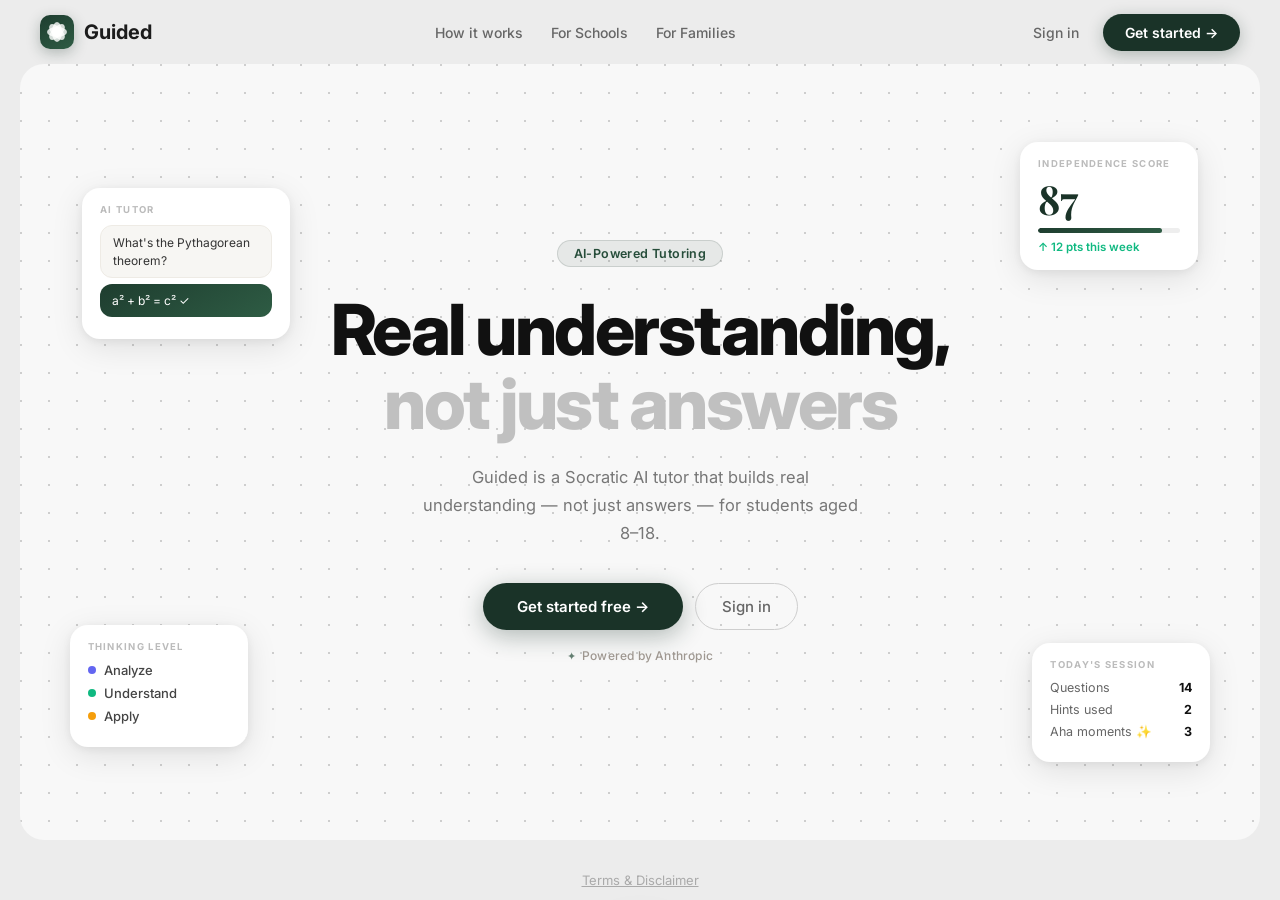
==== index.html @ d450f8d9 "Add hyperspeed WebGL driving animation with fog transition Adds a Three.js-powered hyperspeed road a" ====
<!DOCTYPE html>
<html lang="en">
<head>
<meta charset="UTF-8"/>
<meta name="viewport" content="width=device-width, initial-scale=1.0"/>
<title>Guided</title>
<link rel="icon" type="image/png" sizes="512x512" href="guided-logo.png?v=3"/>
<link href="https://fonts.googleapis.com/css2?family=Inter:wght@300;400;500;600;700&family=Playfair+Display:ital,wght@0,400;0,500;0,600;0,700;1,400;1,500&display=swap" rel="stylesheet"/>
<script src="https://cdn.jsdelivr.net/npm/@supabase/supabase-js@2"></script>
<script src="https://cdn.jsdelivr.net/npm/marked@9/marked.min.js"></script>
<script src="https://cdn.jsdelivr.net/npm/dompurify@3/dist/purify.min.js"></script>
<script type="importmap">
{
  "imports": {
    "three": "https://esm.sh/three@0.170.0",
    "three/addons/": "https://esm.sh/three@0.170.0/examples/jsm/"
  }
}
</script>
<style>
/* ══════════════════════════════════════════════
   TOKENS & RESET
══════════════════════════════════════════════ */
:root {
  /* ── Backgrounds ── */
  --cream:    #F7F5F1;
  --cream2:   #EEEAE3;
  --cream3:   #E4DDD4;
  --paper:    #FAFAF8;
  --white:    #FFFFFF;
  --bg:       #FFFFFF;
  --surface:  #F8F7F4;

  /* ── Dark auth theme ── */
  --dark-bg:       #070D09;
  --dark-surface:  rgba(255,255,255,.07);
  --dark-border:   rgba(255,255,255,.11);
  --dark-text:     #FFFFFF;
  --dark-muted:    rgba(255,255,255,.42);

  /* ── Brand ── */
  --forest:   #1A3328;
  --forest2:  #264D3A;
  --forest3:  #2E5C44;
  --gold:     #B8822A;
  --gold2:    #D4A04E;
  --gold-dim: rgba(184,130,42,.12);
  --gold-glow:rgba(184,130,42,.25);

  /* ── Text ── */
  --ink:      #1C1C1C;
  --ink2:     #2E2E2E;
  --ink3:     #6B6560;
  --ink4:     #9E9790;
  --ink5:     #C8C3BC;

  /* ── Borders ── */
  --border:      #E8E3DC;
  --border2:     #DAD0C6;
  --border-soft: #F0EDE8;

  /* ── Status ── */
  --red:      #C0392B;
  --red-dim:  rgba(192,57,43,.1);
  --blue:     #2563EB;
  --blue-dim: rgba(37,99,235,.08);
  --hint-bg:  #FEF3E2;
  --hint-bdr: rgba(184,130,42,.3);
  --aha-bg:   #EDFAF3;
  --aha-bdr:  rgba(26,51,40,.25);

  /* ── Shadows ── */
  --shadow-sm:   0 1px 2px rgba(0,0,0,.04), 0 3px 10px rgba(0,0,0,.04);
  --shadow:      0 4px 24px rgba(0,0,0,.08), 0 1px 4px rgba(0,0,0,.04);
  --shadow-lg:   0 12px 48px rgba(0,0,0,.13), 0 4px 12px rgba(0,0,0,.06);
  --shadow-card: 0 2px 12px rgba(0,0,0,.05), 0 1px 3px rgba(0,0,0,.03);

  /* ── Radii ── */
  --r:    12px;
  --r-lg: 16px;
  --r-xl: 24px;

  /* ── Fonts ── */
  --font-body:  'Inter', sans-serif;
  --font-serif: 'Playfair Display', serif;

  /* ── Buttons ── */
  --btn-gradient:       linear-gradient(150deg, #1E3D2F 0%, #2E5C44 100%);
  --btn-gradient-hover: linear-gradient(150deg, #2E5C44 0%, #1E3D2F 100%);
}

*, *::before, *::after { box-sizing: border-box; margin: 0; padding: 0; }

body {
  font-family: var(--font-body);
  background: var(--bg);
  color: var(--ink);
  height: 100vh;
  overflow: hidden;
  display: flex;
  flex-direction: column;
}

/* Smooth font rendering */
* { -webkit-font-smoothing: antialiased; -moz-osx-font-smoothing: grayscale; }

/* ══════════════════════════════════════════════
   ONBOARDING
══════════════════════════════════════════════ */
#ob {
  position: fixed; inset: 0;
  background: var(--cream);
  z-index: 300;
  display: flex;
  align-items: center;
  justify-content: center;
  padding: 24px;
  overflow-y: auto;
  background-image:
    radial-gradient(ellipse at 10% 60%, rgba(26,51,40,.09) 0%, transparent 50%),
    radial-gradient(ellipse at 88% 12%, rgba(184,130,42,.1) 0%, transparent 45%),
    radial-gradient(ellipse at 65% 92%, rgba(26,51,40,.05) 0%, transparent 40%),
    url("data:image/svg+xml,%3Csvg xmlns='http://www.w3.org/2000/svg' width='300' height='300'%3E%3Cfilter id='n'%3E%3CfeTurbulence type='fractalNoise' baseFrequency='0.75' numOctaves='4' stitchTiles='stitch'/%3E%3C/filter%3E%3Crect width='300' height='300' filter='url(%23n)' opacity='0.022'/%3E%3C/svg%3E");
}

.ob-container { width: 100%; max-width: 520px; }

.ob-brand {
  text-align: center;
  margin-bottom: 32px;
  animation: fadeUp .6s cubic-bezier(.16,1,.3,1) both;
}

.ob-brand-mark {
  display: inline-flex;
  align-items: center;
  justify-content: center;
  width: 60px; height: 60px;
  background: var(--btn-gradient);
  border-radius: 18px;
  margin-bottom: 16px;
  box-shadow: 0 12px 32px rgba(26,51,40,.32), 0 4px 10px rgba(26,51,40,.18), inset 0 1px 0 rgba(255,255,255,.15);
  transition: transform .2s, box-shadow .2s;
}

.ob-brand-mark:hover {
  transform: translateY(-2px);
  box-shadow: 0 16px 40px rgba(26,51,40,.38), 0 4px 10px rgba(26,51,40,.2), inset 0 1px 0 rgba(255,255,255,.15);
}

.ob-brand-mark svg { color: #fff; }

.ob-wordmark {
  font-family: 'Playfair Display', serif;
  font-size: 34px;
  font-weight: 700;
  color: var(--forest);
  display: block;
  letter-spacing: -.8px;
}

.ob-tagline {
  font-size: 14px;
  color: var(--ink4);
  margin-top: 6px;
  display: block;
  letter-spacing: .1px;
  font-weight: 500;
}

.ob-card {
  background: var(--white);
  border: 1px solid rgba(226,218,208,.8);
  border-radius: var(--r-xl);
  overflow: hidden;
  box-shadow: 0 24px 64px rgba(0,0,0,.1), 0 4px 16px rgba(0,0,0,.06), inset 0 1px 0 rgba(255,255,255,.9);
  animation: fadeUp .6s .08s cubic-bezier(.16,1,.3,1) both;
}

@keyframes fadeUp {
  from { opacity: 0; transform: translateY(20px); }
  to   { opacity: 1; transform: translateY(0); }
}

.ob-progress-track {
  height: 3px;
  background: var(--cream2);
}

.ob-progress-fill {
  height: 100%;
  background: linear-gradient(90deg, var(--forest3), var(--forest));
  transition: width .5s cubic-bezier(.4,0,.2,1);
  box-shadow: 0 0 8px rgba(26,51,40,.3);
}

.ob-step {
  display: none;
  padding: 40px 44px 32px;
  flex-direction: column;
  gap: 24px;
  animation: stepSlide .3s cubic-bezier(.16,1,.3,1) both;
}

.ob-step.active { display: flex; }

@keyframes stepSlide {
  from { opacity: 0; transform: translateX(20px); }
  to   { opacity: 1; transform: translateX(0); }
}

.ob-step-eyebrow {
  font-size: 10px;
  font-weight: 800;
  letter-spacing: 3px;
  text-transform: uppercase;
  color: var(--gold);
}

.ob-step-title {
  font-family: 'Playfair Display', serif;
  font-size: 30px;
  font-weight: 700;
  color: var(--forest);
  line-height: 1.15;
  margin-top: -8px;
  letter-spacing: -.5px;
}

.ob-step-desc {
  font-size: 14px;
  color: var(--ink3);
  line-height: 1.75;
  margin-top: -8px;
  font-weight: 400;
}

/* Form */
.frow { display: grid; grid-template-columns: 1fr 1fr; gap: 14px; }
.fgroup { display: flex; flex-direction: column; gap: 8px; }
.fgroup label {
  font-size: 10px;
  font-weight: 800;
  letter-spacing: 2px;
  text-transform: uppercase;
  color: var(--ink3);
}

.fi, .fs, .fta {
  background: var(--white);
  border: 1.5px solid var(--border);
  border-radius: var(--r);
  padding: 13px 16px;
  font-size: 14px;
  font-family: 'Plus Jakarta Sans', sans-serif;
  color: var(--ink);
  outline: none;
  width: 100%;
  transition: border-color .2s, box-shadow .2s, background .2s;
  box-shadow: 0 1px 3px rgba(0,0,0,.04);
}

.fi:hover, .fs:hover { border-color: var(--border2); }
.fi:focus, .fs:focus, .fta:focus {
  border-color: var(--forest);
  background: var(--white);
  box-shadow: 0 0 0 3px rgba(26,51,40,.08), 0 1px 3px rgba(0,0,0,.04);
}

.fi::placeholder, .fta::placeholder { color: var(--ink5); }
.fs { appearance: none; cursor: pointer; background-image: url("data:image/svg+xml,%3Csvg xmlns='http://www.w3.org/2000/svg' width='12' height='12' viewBox='0 0 24 24' fill='none' stroke='%239E9790' stroke-width='2'%3E%3Cpath d='m6 9 6 6 6-6'/%3E%3C/svg%3E"); background-repeat: no-repeat; background-position: right 14px center; }
.fs option { background: #fff; }
.fta { resize: none; min-height: 84px; line-height: 1.6; }

/* Age slider */
.age-slider-wrap { display: flex; flex-direction: column; gap: 12px; }
.age-display {
  display: flex; align-items: baseline; gap: 7px;
}
.age-num {
  font-family: 'Playfair Display', serif;
  font-size: 44px; font-weight: 700; color: var(--forest); line-height: 1;
  letter-spacing: -1px;
}
.age-unit { font-size: 15px; color: var(--ink3); font-weight: 500; }

input[type=range] {
  -webkit-appearance: none;
  width: 100%; height: 6px;
  background: linear-gradient(to right, var(--forest) 0%, var(--forest) 50%, var(--cream3) 50%);
  border-radius: 3px; outline: none; cursor: pointer;
  transition: background .1s;
}
input[type=range]::-webkit-slider-thumb {
  -webkit-appearance: none;
  width: 22px; height: 22px;
  border-radius: 50%;
  background: var(--white);
  border: 2.5px solid var(--forest);
  box-shadow: 0 2px 8px rgba(26,51,40,.2);
  cursor: pointer;
  transition: transform .15s, box-shadow .15s;
}
input[type=range]::-webkit-slider-thumb:hover {
  transform: scale(1.15);
  box-shadow: 0 4px 12px rgba(26,51,40,.3);
}
.age-labels { display: flex; justify-content: space-between; font-size: 11px; color: var(--ink5); font-weight: 600; }

/* School search */
.school-wrap { position: relative; }
.school-status {
  margin-top: 8px; padding: 9px 12px; border-radius: 9px;
  font-size: 12.5px; line-height: 1.5; display: none;
  animation: fadeUp .2s ease;
}
.school-status.searching { background: var(--hint-bg); color: var(--gold); display: block; }
.school-status.found     { background: var(--aha-bg); color: var(--forest); display: block; }
.school-status.notfound  { background: var(--cream2); color: var(--ink3); display: block; }

/* Learning goal chips */
.goal-chips { display: flex; flex-direction: column; gap: 10px; }

.goal-chip {
  border: 1.5px solid var(--border);
  border-radius: 14px;
  padding: 16px 18px;
  cursor: pointer;
  transition: all .2s cubic-bezier(.16,1,.3,1);
  background: var(--white);
  display: flex; align-items: flex-start; gap: 14px;
  position: relative;
  box-shadow: 0 1px 3px rgba(0,0,0,.04);
}
.goal-chip:hover { border-color: var(--forest2); background: rgba(26,51,40,.02); transform: translateY(-2px); box-shadow: 0 6px 16px rgba(26,51,40,.08); }
.goal-chip.sel   { border-color: var(--forest); background: rgba(26,51,40,.04); box-shadow: 0 4px 12px rgba(26,51,40,.1); }

.goal-chip-check {
  width: 20px; height: 20px; border-radius: 50%;
  border: 2px solid var(--border2);
  flex-shrink: 0; margin-top: 1px;
  display: flex; align-items: center; justify-content: center;
  transition: all .15s;
}
.goal-chip.sel .goal-chip-check {
  background: var(--forest); border-color: var(--forest);
}
.goal-chip.sel .goal-chip-check::after {
  content: '';
  width: 6px; height: 6px;
  background: white; border-radius: 50%;
}

.goal-chip-body { flex: 1; }
.goal-chip-name { font-size: 14px; font-weight: 700; color: var(--ink); margin-bottom: 3px; }
.goal-chip-desc { font-size: 12px; color: var(--ink3); line-height: 1.45; }
.goal-chip.sel .goal-chip-name { color: var(--forest); }

/* Parent updates */
.update-options { display: flex; flex-direction: column; gap: 8px; }
.update-opt {
  border: 1.5px solid var(--border);
  border-radius: 12px;
  padding: 13px 16px;
  cursor: pointer;
  display: flex; align-items: center; gap: 12px;
  transition: all .2s cubic-bezier(.16,1,.3,1);
  background: var(--white);
  box-shadow: 0 1px 3px rgba(0,0,0,.04);
}
.update-opt:hover { border-color: var(--forest2); transform: translateY(-1px); box-shadow: 0 4px 12px rgba(26,51,40,.07); }
.update-opt.sel   { border-color: var(--forest); background: rgba(26,51,40,.04); box-shadow: 0 2px 8px rgba(26,51,40,.1); }

.update-radio {
  width: 18px; height: 18px; border-radius: 50%;
  border: 2px solid var(--border2); flex-shrink: 0;
  display: flex; align-items: center; justify-content: center;
  transition: all .15s;
}
.update-opt.sel .update-radio { border-color: var(--forest); background: var(--forest); }
.update-opt.sel .update-radio::after { content: ''; width: 6px; height: 6px; background: white; border-radius: 50%; }

.update-opt-text { flex: 1; }
.update-opt-name { font-size: 13.5px; font-weight: 700; color: var(--ink); }
.update-opt-desc { font-size: 11.5px; color: var(--ink3); margin-top: 1px; }
.update-opt.sel .update-opt-name { color: var(--forest); }

/* Teaching style grid */
.style-grid { display: grid; grid-template-columns: 1fr 1fr; gap: 10px; }

.style-card {
  border: 1.5px solid var(--border);
  border-radius: 14px;
  padding: 18px 17px;
  cursor: pointer;
  transition: all .2s cubic-bezier(.16,1,.3,1);
  background: var(--white);
  box-shadow: 0 1px 3px rgba(0,0,0,.04);
}

.style-card:hover { border-color: var(--forest2); background: rgba(26,51,40,.02); transform: translateY(-3px); box-shadow: 0 8px 20px rgba(26,51,40,.1); }
.style-card.sel { border-color: var(--forest); background: rgba(26,51,40,.04); box-shadow: 0 4px 12px rgba(26,51,40,.1); }

.style-emoji { font-size: 20px; margin-bottom: 6px; display: block; }
.style-name { font-size: 13px; font-weight: 700; color: var(--ink); }
.style-desc { font-size: 11.5px; color: var(--ink3); line-height: 1.45; margin-top: 3px; }
.style-card.sel .style-name { color: var(--forest); }

/* Key fields */
.key-field { display: flex; flex-direction: column; gap: 6px; }
.key-label {
  display: flex;
  align-items: center;
  justify-content: space-between;
  font-size: 11px;
  font-weight: 700;
  letter-spacing: 1.5px;
  text-transform: uppercase;
  color: var(--ink3);
}

.key-badge {
  font-size: 10px;
  padding: 2px 8px;
  border-radius: 20px;
  font-weight: 600;
  text-transform: uppercase;
  letter-spacing: .5px;
}

.key-badge.req { background: var(--red-dim); color: var(--red); }
.key-badge.opt { background: var(--cream2); color: var(--ink4); }
.key-badge.ok  { background: var(--aha-bg); color: var(--forest); }

.key-hint {
  font-size: 11.5px;
  color: var(--ink4);
  line-height: 1.5;
}

.key-hint a { color: var(--forest); text-decoration: none; font-weight: 500; }

/* Nav */
.ob-nav {
  display: flex;
  align-items: center;
  gap: 10px;
  padding: 0 44px 36px;
}

.step-dots { display: flex; gap: 5px; flex: 1; align-items: center; }

.sdot {
  width: 6px; height: 6px;
  border-radius: 3px;
  background: var(--cream3);
  transition: all .3s cubic-bezier(.4,0,.2,1);
}

.sdot.cur { background: var(--forest); width: 22px; }
.sdot.done { background: var(--forest3); opacity: .4; }

.btn-back {
  background: transparent;
  border: 1.5px solid var(--border2);
  color: var(--ink3);
  border-radius: var(--r);
  padding: 12px 20px;
  font-size: 14px;
  font-weight: 600;
  font-family: 'Plus Jakarta Sans', sans-serif;
  cursor: pointer;
  transition: all .2s;
}

.btn-back:hover { border-color: var(--forest); color: var(--forest); background: rgba(26,51,40,.03); transform: translateY(-1px); }

.btn-next {
  flex: 1;
  background: var(--btn-gradient);
  color: #fff;
  border: none;
  border-radius: var(--r);
  padding: 14px 24px;
  font-size: 14px;
  font-weight: 700;
  font-family: 'Plus Jakarta Sans', sans-serif;
  cursor: pointer;
  transition: all .2s cubic-bezier(.16,1,.3,1);
  box-shadow: 0 4px 20px rgba(26,51,40,.32), 0 1px 3px rgba(26,51,40,.2), inset 0 1px 0 rgba(255,255,255,.12);
  letter-spacing: .2px;
}

.btn-next:hover { background: var(--btn-gradient-hover); transform: translateY(-2px); box-shadow: 0 8px 28px rgba(26,51,40,.38), 0 2px 6px rgba(26,51,40,.2), inset 0 1px 0 rgba(255,255,255,.12); }
.btn-next:active { transform: translateY(0); box-shadow: 0 2px 10px rgba(26,51,40,.2); }

/* ══════════════════════════════════════════════
   APP — sidebar layout
══════════════════════════════════════════════ */
#app { display: none; flex: 1; overflow: hidden; flex-direction: row; }
#app.show { display: flex; }

/* ─── SIDEBAR (light theme) ─── */
.topnav {
  width: 252px;
  min-width: 252px;
  height: 100dvh;
  background: #FAFAF8;
  display: flex;
  flex-direction: column;
  align-items: stretch;
  flex-shrink: 0;
  border-right: 1px solid #EDEAE5;
  overflow-y: auto;
  overflow-x: hidden;
}

/* Logo area */
.nav-logo {
  display: flex;
  align-items: center;
  gap: 10px;
  padding: 24px 20px 18px;
  font-family: 'Playfair Display', serif;
  font-size: 20px;
  font-weight: 700;
  color: #1A3328;
  letter-spacing: -.4px;
  border-bottom: 1px solid #EBE7E1;
  flex-shrink: 0;
  margin-right: 0;
}
.nav-logo-icon { width: 30px; height: 30px; flex-shrink: 0; border-radius: 7px; }

/* New Chat button */
#sidebar-new-chat {
  margin: 16px 14px 8px;
  padding: 10px 16px;
  background: #FFFFFF;
  border: 1.5px solid #E8E4DE;
  border-radius: 10px;
  color: #1C1C1C;
  font-size: 13.5px; font-weight: 600;
  cursor: pointer;
  font-family: var(--font-body);
  transition: background .15s, border-color .15s;
  text-align: left;
  flex-shrink: 0;
  display: flex;
  align-items: center;
  gap: 8px;
  box-shadow: 0 1px 3px rgba(0,0,0,.04);
}
#sidebar-new-chat:hover { background: #F3F0EB; border-color: #C8C3BC; }

/* Section labels */
.sidebar-section-label {
  padding: 20px 18px 7px;
  font-size: 10.5px; font-weight: 700; letter-spacing: 1.6px; text-transform: uppercase;
  color: #ABA49C;
  flex-shrink: 0;
}

/* Nav tabs → sidebar items */
.nav-tab {
  height: auto;
  padding: 9px 16px;
  margin: 1px 8px;
  display: flex;
  align-items: center;
  gap: 9px;
  font-size: 13.5px;
  font-weight: 500;
  color: #3A3A3A;
  cursor: pointer;
  border-bottom: none;
  border-left: 2.5px solid transparent;
  border-radius: 8px;
  transition: all .15s;
  user-select: none;
  letter-spacing: 0;
  flex-shrink: 0;
}
.nav-tab:hover { background: rgba(0,0,0,.035); color: #1A3328; }
.nav-tab.active { background: rgba(38,77,58,.05); color: #1A3328; font-weight: 600; border-bottom-color: transparent; border-left-color: #1A3328; border-radius: 0 8px 8px 0; margin-left: 5px; padding-left: 13px; }

.nav-tab-badge {
  background: rgba(184,130,42,.15);
  color: var(--gold);
  font-size: 10px;
  font-weight: 700;
  padding: 2px 7px;
  border-radius: 24px;
  opacity: 0;
  transition: opacity .2s;
}
.nav-tab.has-data .nav-tab-badge { opacity: 1; }

/* Subject list */
#sidebar-subjects { flex: 1; overflow-y: auto; padding: 2px 0 10px; min-height: 0; }
#sidebar-subjects::-webkit-scrollbar { width: 3px; }
#sidebar-subjects::-webkit-scrollbar-thumb { background: transparent; border-radius: 2px; }
#sidebar-subjects:hover::-webkit-scrollbar-thumb { background: #E0DAD4; }
.sidebar-subject {
  display: flex; align-items: center; gap: 9px;
  padding: 9px 16px; margin: 1px 8px;
  border-left: 2.5px solid transparent;
  border-radius: 8px;
  color: #4A4A4A;
  font-size: 13.5px; font-weight: 500;
  cursor: pointer; transition: all .15s;
  font-family: var(--font-body);
  white-space: nowrap; overflow: hidden; text-overflow: ellipsis;
}
.sidebar-subject:hover { background: rgba(0,0,0,.035); color: #1A3328; }
.sidebar-subject.active { background: rgba(38,77,58,.05); color: #1A3328; font-weight: 600; border-left-color: #1A3328; border-radius: 0 8px 8px 0; margin-left: 5px; padding-left: 13px; }

/* Profile area (bottom of sidebar) */
.nav-right {
  margin-top: auto;
  margin-left: 0;
  display: flex;
  align-items: stretch;
  flex-direction: column;
  gap: 0;
  padding: 0;
  border-top: 1px solid #E8E4DE;
  flex-shrink: 0;
}

.profile-chip {
  display: flex;
  align-items: center;
  gap: 10px;
  background: transparent;
  border: none;
  border-radius: 0;
  padding: 14px 16px;
  cursor: pointer;
  transition: background .15s;
  font-size: 13px;
  font-weight: 600;
  color: #1C1C1C;
  width: 100%;
  box-sizing: border-box;
}
.profile-chip:hover { background: rgba(0,0,0,.04); }

.chip-av {
  width: 34px; height: 34px;
  border-radius: 50%;
  background: linear-gradient(150deg, #264D3A, #1A3328);
  color: #fff;
  display: flex;
  align-items: center;
  justify-content: center;
  font-size: 13px;
  font-weight: 700;
  font-family: 'Playfair Display', serif;
  flex-shrink: 0;
  box-shadow: 0 2px 8px rgba(26,51,40,.22);
}

/* Images pill — moved into chat area, hidden in sidebar */
.nav-pill { display: none; }

/* Mobile sidebar */
#sidebar-hamburger {
  display: none;
  position: fixed; top: 14px; left: 16px; z-index: 701;
  background: #264D3A; border: none; color: #fff; border-radius: 8px;
  padding: 8px 10px; cursor: pointer; font-size: 16px; line-height: 1;
  box-shadow: 0 2px 10px rgba(0,0,0,.2);
}
#sidebar-overlay {
  display: none;
  position: fixed; inset: 0; z-index: 699; background: rgba(0,0,0,.35);
}
@media (max-width: 768px) {
  #sidebar-hamburger { display: block; }
  .topnav {
    position: fixed; left: 0; top: 0; bottom: 0; z-index: 700;
    transform: translateX(-100%); transition: transform .3s ease;
  }
  .topnav.open { transform: translateX(0); }
  #sidebar-overlay.open { display: block; }
  #v-student, #v-parent, #v-calendar { padding-top: 52px; }
}

/* ══════════════════════════════════════════════
   VIEWS
══════════════════════════════════════════════ */
.view { display: none; flex: 1; overflow: hidden; }
.view.active { display: flex; }

/* ══════════════════════════════════════════════
   STUDENT VIEW
══════════════════════════════════════════════ */
#v-student { flex-direction: row; }

/* CHAT */
#chat-col {
  flex: 1;
  display: flex;
  flex-direction: column;
  min-width: 0;
  border-right: 1px solid var(--border);
  background: var(--paper);
}


/* Messages */
#msgs {
  flex: 1;
  overflow-y: auto;
  padding: 36px 32px;
  display: flex;
  flex-direction: column;
  gap: 26px;
  scroll-behavior: smooth;
}

#msgs::-webkit-scrollbar { width: 4px; }
#msgs::-webkit-scrollbar-track { background: transparent; }
#msgs::-webkit-scrollbar-thumb { background: transparent; border-radius: 2px; transition: background .2s; }
#msgs:hover::-webkit-scrollbar-thumb { background: #DDD8D0; }

/* Empty state */
.empty-chat {
  flex: 1;
  display: flex;
  flex-direction: column;
  align-items: center;
  justify-content: center;
  text-align: center;
  gap: 20px;
  padding: 40px 24px;
  color: var(--ink4);
}

.empty-icon-ring {
  width: 76px; height: 76px;
  border-radius: 50%;
  border: 1.5px solid var(--border);
  background: linear-gradient(145deg, var(--white), var(--cream));
  display: flex;
  align-items: center;
  justify-content: center;
  font-size: 30px;
  box-shadow: var(--shadow-card);
}

.empty-title {
  font-family: 'Playfair Display', serif;
  font-size: 26px;
  font-weight: 700;
  color: var(--forest);
  letter-spacing: -.4px;
}

.empty-sub { font-size: 14.5px; color: var(--ink3); line-height: 1.75; max-width: 300px; }

.starter-grid {
  display: flex;
  flex-wrap: wrap;
  gap: 8px;
  justify-content: center;
  max-width: 440px;
  margin-top: 6px;
}

.starter {
  background: var(--white);
  border: 1px solid var(--border);
  border-radius: 24px;
  padding: 9px 18px;
  font-size: 13px;
  color: var(--ink2);
  cursor: pointer;
  transition: all .2s cubic-bezier(.16,1,.3,1);
  font-weight: 500;
  box-shadow: var(--shadow-sm);
  letter-spacing: .1px;
}

.starter:hover { border-color: var(--forest); color: var(--forest); transform: translateY(-3px); box-shadow: 0 6px 18px rgba(26,51,40,.1); }

/* Messages */
.msg { display: flex; gap: 12px; animation: msgIn .3s cubic-bezier(.16,1,.3,1); }
@keyframes msgIn { from { opacity: 0; transform: translateY(12px); } to { opacity: 1; transform: translateY(0); } }
.msg.user { flex-direction: row-reverse; }

.msg-av {
  width: 34px; height: 34px;
  border-radius: 50%;
  display: flex;
  align-items: center;
  justify-content: center;
  font-size: 13px;
  flex-shrink: 0;
  margin-top: 3px;
}

.msg.user .msg-av {
  background: var(--btn-gradient);
  color: #fff;
  font-weight: 700;
  font-family: 'Playfair Display', serif;
  box-shadow: 0 3px 10px rgba(26,51,40,.3);
}

.msg.ai .msg-av {
  background: #E8F5EE;
  border: 1.5px solid #C8E6D4;
  box-shadow: none;
  font-size: 11px;
}

.msg-body { max-width: 74%; display: flex; flex-direction: column; gap: 6px; }

.bubble {
  padding: 15px 22px;
  border-radius: 22px;
  font-size: 14.5px;
  line-height: 1.82;
}

.msg.user .bubble {
  background: var(--btn-gradient);
  color: rgba(255,255,255,.96);
  border-bottom-right-radius: 6px;
  box-shadow: 0 4px 20px rgba(26,51,40,.28), 0 1px 4px rgba(26,51,40,.15), inset 0 1px 0 rgba(255,255,255,.1);
}

.msg.ai .bubble {
  background: #F7F6F3;
  color: var(--ink);
  border: 1px solid #EEEBE5;
  border-bottom-left-radius: 6px;
  box-shadow: 0 1px 2px rgba(0,0,0,.04);
}

/* Hint bubble */
.bubble.hint {
  background: var(--hint-bg) !important;
  border-color: var(--hint-bdr) !important;
}
.bubble.hint::before {
  content: '💡 Hint';
  display: block;
  font-size: 10.5px;
  font-weight: 800;
  letter-spacing: 1.5px;
  text-transform: uppercase;
  color: var(--gold);
  margin-bottom: 7px;
}

/* Aha bubble */
.bubble.aha {
  background: var(--aha-bg) !important;
  border-color: var(--aha-bdr) !important;
}
.bubble.aha::before {
  content: '✨ You got it!';
  display: block;
  font-size: 10.5px;
  font-weight: 800;
  letter-spacing: 1.5px;
  text-transform: uppercase;
  color: var(--forest);
  margin-bottom: 7px;
}

.msg-meta {
  font-size: 11px;
  color: var(--ink5);
  padding: 0 4px;
  display: flex;
  align-items: center;
  gap: 7px;
}
.msg.user .msg-meta { justify-content: flex-end; }

.tok-tag {
  background: var(--cream2);
  border: 1px solid var(--cream3);
  border-radius: 4px;
  padding: 1px 6px;
  font-size: 10px;
  color: var(--ink4);
  font-weight: 600;
}

/* Thinking levels badge */
.thinking-badge {
  display: inline-flex;
  align-items: center;
  gap: 4px;
  font-size: 10px;
  font-weight: 700;
  padding: 2px 8px;
  border-radius: 20px;
  text-transform: uppercase;
  letter-spacing: .5px;
}

.thinking-badge.remember { background: #EFF6FF; color: #2563EB; }
.thinking-badge.understand { background: #F0FDF4; color: #16A34A; }
.thinking-badge.apply { background: #FEF9C3; color: #A16207; }
.thinking-badge.analyze { background: #FFF7ED; color: #C2410C; }
.thinking-badge.evaluate { background: #FDF4FF; color: #9333EA; }
.thinking-badge.create { background: #FFF1F2; color: #E11D48; }

/* Thinking indicator — Guided branded pulse */
.thinking-pulse {
  background: var(--white);
  border: 1px solid var(--border-soft);
  border-radius: 20px;
  border-bottom-left-radius: 6px;
  padding: 14px 20px;
  display: flex;
  align-items: center;
  gap: 12px;
  box-shadow: var(--shadow-card);
}
.thinking-text {
  font-size: 13.5px; color: var(--ink3); font-weight: 500;
  animation: thinking-fade 2.8s ease-in-out infinite;
}
@keyframes thinking-fade {
  0%, 100% { opacity: .5; }
  50%       { opacity: 1;  }
}
/* ── Guided spark mark ── */
.gs-mark {
  width: 38px; height: 38px; border-radius: 13px;
  background: var(--btn-gradient);
  display: flex; align-items: center; justify-content: center;
  flex-shrink: 0; overflow: hidden;
  animation: gs-breathe 2.8s ease-in-out infinite;
  box-shadow: 0 4px 16px rgba(26,51,40,.28);
}
.gs-petals {
  width: 22px; height: 22px;
  position: relative;
  animation: gs-spin 6s linear infinite;
}
.gs-p {
  position: absolute;
  width: 10px; height: 20px;
  background: rgba(255,255,255,.80);
  border-radius: 50%;
  top: 1px; left: 6px;
  mix-blend-mode: screen;
}
.gs-p:nth-child(1) { transform-origin: 50% 50%; transform: rotate(0deg);   }
.gs-p:nth-child(2) { transform-origin: 50% 50%; transform: rotate(45deg);  }
.gs-p:nth-child(3) { transform-origin: 50% 50%; transform: rotate(90deg);  }
.gs-p:nth-child(4) { transform-origin: 50% 50%; transform: rotate(135deg); }
.gs-petals.xl { width: 46px; height: 46px; }
.gs-petals.xl .gs-p { width: 21px; height: 38px; top: 4px; left: 12.5px; }
@keyframes gs-spin    { to { transform: rotate(360deg); } }
@keyframes gs-breathe { 0%,100% { transform: scale(.88); } 50% { transform: scale(1.08); } }

/* Image loading skeleton */
.gen-img-loading {
  display: flex; flex-direction: column; align-items: center;
  gap: 10px; padding: 24px; color: var(--ink4); font-size: 13px;
}
.gen-img-skeleton {
  width: 100%; height: 180px; border-radius: 10px;
  background: linear-gradient(90deg, #f0f0f0 25%, #e8e8e8 50%, #f0f0f0 75%);
  background-size: 200% 100%;
  animation: skeleton-shimmer 1.5s infinite;
}
@keyframes skeleton-shimmer {
  0%   { background-position: 200% 0; }
  100% { background-position: -200% 0; }
}

/* Markdown inside AI bubbles */
.bubble p { margin: 0 0 8px; }
.bubble p:last-child { margin-bottom: 0; }
.bubble strong, .bubble b { font-weight: 700; }
.bubble em, .bubble i { font-style: italic; }
.bubble code {
  background: rgba(0,0,0,.06); border-radius: 5px;
  padding: 1px 6px; font-family: monospace; font-size: 13px;
}
.bubble pre {
  background: rgba(0,0,0,.06); border-radius: 10px;
  padding: 12px 16px; overflow-x: auto; margin: 8px 0;
}
.bubble pre code { background: none; padding: 0; }
.bubble ul, .bubble ol { padding-left: 20px; margin: 6px 0; }
.bubble li { margin-bottom: 3px; }

/* Generated image */
.gen-img-card {
  border-radius: 14px;
  overflow: hidden;
  border: 1px solid var(--border);
  max-width: 400px;
  box-shadow: var(--shadow);
}
.gen-img-card img { width: 100%; display: block; }
.svg-diagram-card svg { width: 100%; height: auto; display: block; border-radius: 10px; }
.gen-img-cap {
  padding: 9px 14px;
  font-size: 12px;
  color: var(--ink3);
  background: var(--white);
  border-top: 1px solid var(--border);
  font-style: italic;
}


/* Toolbar (inside input area, above the pill) */
.action-bar {
  display: flex;
  gap: 6px;
  align-items: center;
  flex-wrap: wrap;
  margin-bottom: 8px;
}
.action-bar > * { flex-shrink: 0; }

.btn-hint {
  background: transparent;
  border: 1.5px solid #E8E4DE;
  color: #7A6A42;
  border-radius: 20px;
  padding: 5px 12px;
  font-size: 12px;
  font-weight: 600;
  font-family: 'Plus Jakarta Sans', sans-serif;
  cursor: pointer;
  transition: all .15s;
  display: flex;
  align-items: center;
  gap: 5px;
}
.btn-hint:hover { border-color: #264D3A; color: #264D3A; background: rgba(38,77,58,.04); }
.btn-hint:disabled { opacity: .35; cursor: not-allowed; }

.hint-count {
  background: #264D3A;
  color: #fff;
  border-radius: 20px;
  padding: 1px 6px;
  font-size: 10px;
  font-weight: 800;
}

.btn-gotit {
  background: transparent;
  border: 1.5px solid #264D3A;
  color: #264D3A;
  border-radius: 20px;
  padding: 5px 12px;
  font-size: 12px;
  font-weight: 600;
  font-family: 'Plus Jakarta Sans', sans-serif;
  cursor: pointer;
  transition: all .15s;
}
.btn-gotit:hover { background: rgba(38,77,58,.06); }

.btn-whylearn {
  background: transparent;
  border: 1.5px solid #E8E4DE;
  color: #4A4A4A;
  border-radius: 20px;
  padding: 5px 12px;
  font-size: 12px;
  font-weight: 600;
  font-family: 'Plus Jakarta Sans', sans-serif;
  cursor: pointer;
  transition: all .15s;
}
.btn-whylearn:hover { border-color: #264D3A; color: #264D3A; background: rgba(38,77,58,.04); }

.btn-testprep {
  background: rgba(37,99,235,.07);
  border: 1.5px solid rgba(37,99,235,.2);
  color: var(--blue);
  border-radius: 20px;
  padding: 5px 12px;
  font-size: 12px;
  font-weight: 600;
  font-family: var(--font-body);
  cursor: pointer;
  transition: all .15s;
  display: flex;
  align-items: center;
  gap: 5px;
}
.btn-testprep:hover { background: rgba(37,99,235,.14); }
.btn-testprep.active {
  background: linear-gradient(135deg, rgba(37,99,235,.15), rgba(37,99,235,.08));
  border-color: rgba(37,99,235,.4);
}
.tp-dot {
  width: 7px; height: 7px;
  border-radius: 50%;
  background: var(--blue);
  flex-shrink: 0;
  animation: tp-pulse 2s infinite;
}
@keyframes tp-pulse {
  0%, 100% { opacity: 1; transform: scale(1); }
  50%       { opacity: .45; transform: scale(.75); }
}
.test-banner {
  display: none;
  align-items: center;
  gap: 8px;
  padding: 8px 20px;
  background: rgba(37,99,235,.06);
  border-bottom: 1px solid rgba(37,99,235,.15);
  font-size: 12.5px;
  font-weight: 600;
  color: var(--blue);
  flex-shrink: 0;
}
.test-banner .tp-dot { width: 6px; height: 6px; }
/* Stat grid for status modal */
.tp-stat-grid { display: grid; grid-template-columns: 1fr 1fr; gap: 10px; margin-bottom: 16px; }
.tp-stat-card { background: var(--surface); border: 1.5px solid var(--border); border-radius: 12px; padding: 12px 14px; }
.tp-stat-label { font-size: 11px; font-weight: 700; letter-spacing: .06em; text-transform: uppercase; color: var(--ink3); margin-bottom: 4px; }
.tp-stat-value { font-size: 22px; font-weight: 800; color: var(--ink); }
.tp-topic-row { display: flex; align-items: center; justify-content: space-between; padding: 9px 0; border-bottom: 1px solid var(--border-soft); gap: 8px; }
.tp-topic-row:last-child { border-bottom: none; }
.tp-topic-name { font-size: 13.5px; font-weight: 600; color: var(--ink); flex: 1; }
.tp-topic-meta { font-size: 12px; color: var(--ink3); text-align: right; }
.tp-phase-badge { display: inline-block; padding: 4px 12px; border-radius: 20px; font-size: 12px; font-weight: 700; letter-spacing: .04em; text-transform: uppercase; }
.tp-phase-badge.diagnose { background: rgba(184,130,42,.12); color: var(--gold); }
.tp-phase-badge.build    { background: rgba(26,51,40,.1);    color: var(--forest); }
.tp-phase-badge.simulate { background: var(--blue-dim);      color: var(--blue); }
@media (max-width: 500px) {
  .btn-testprep .tp-label { display: none; }
  .btn-testprep { padding: 5px 9px; }
  .btn-whylearn { display: none; }
}

/* Abitur toggle panel */
.abitur-toggle-row {
  display: flex;
  align-items: center;
  gap: 10px;
  cursor: pointer;
  padding: 10px 14px;
  border-radius: 10px;
  border: 1.5px solid var(--border);
  background: var(--surface);
  transition: border-color .15s, background .15s;
  user-select: none;
}
.abitur-toggle-row:hover { border-color: var(--forest3); background: var(--cream2); }
.abitur-toggle-row.active { border-color: var(--forest); background: #EBF2EC; }
.abitur-toggle-label { flex: 1; font-size: 14px; font-weight: 600; color: var(--ink2); }
.abitur-toggle-sub { font-size: 12px; color: var(--ink4); font-weight: 400; }
.abitur-pill-switch {
  width: 40px; height: 22px;
  background: var(--border2);
  border-radius: 11px;
  position: relative;
  transition: background .2s;
  flex-shrink: 0;
}
.abitur-pill-switch::after {
  content: '';
  position: absolute;
  top: 3px; left: 3px;
  width: 16px; height: 16px;
  background: white;
  border-radius: 50%;
  transition: transform .2s;
  box-shadow: 0 1px 3px rgba(0,0,0,.2);
}
.abitur-toggle-row.active .abitur-pill-switch { background: var(--forest); }
.abitur-toggle-row.active .abitur-pill-switch::after { transform: translateX(18px); }
.abitur-setup-panel {
  display: none;
  flex-direction: column;
  gap: 12px;
  margin-top: 10px;
  padding: 14px 16px;
  border-radius: 10px;
  border: 1.5px solid #C8DFCA;
  background: #F2F8F3;
}
.abitur-setup-panel.visible { display: flex; }
.abitur-lk-row { display: flex; gap: 8px; }
.abitur-lk-row .fi { flex: 1; }

/* Input area */
.input-area {
  padding: 12px 24px 18px;
  border-top: 1px solid #EDEAE5;
  background: #FFFFFF;
  flex-shrink: 0;
}

.input-wrap {
  display: flex;
  gap: 8px;
  align-items: flex-end;
  background: #FFFFFF;
  border: 1.5px solid #E8E4DE;
  border-radius: 24px;
  padding: 10px 10px 10px 20px;
  transition: border-color .2s, box-shadow .2s;
  box-shadow: 0 2px 16px rgba(0,0,0,.05), 0 1px 3px rgba(0,0,0,.03);
  max-width: 780px;
  margin: 0 auto;
}

.input-wrap:focus-within {
  border-color: #264D3A;
  box-shadow: 0 0 0 3px rgba(38,77,58,.07), 0 2px 16px rgba(0,0,0,.05);
}

#minput {
  flex: 1;
  background: transparent;
  border: none;
  outline: none;
  font-size: 15px;
  font-family: var(--font-body);
  color: var(--ink);
  resize: none;
  min-height: 36px;
  max-height: 140px;
  line-height: 1.65;
}

#minput::placeholder { color: #B0A9A2; font-size: 15px; }

#sbtn {
  width: 36px; height: 36px;
  background: #264D3A;
  border: none;
  border-radius: 50%;
  cursor: pointer;
  display: flex;
  align-items: center;
  justify-content: center;
  flex-shrink: 0;
  transition: all .2s cubic-bezier(.16,1,.3,1);
  box-shadow: 0 2px 8px rgba(38,77,58,.28);
}
#sbtn:hover { background: #1A3328; transform: scale(1.06); box-shadow: 0 4px 14px rgba(38,77,58,.34); }
#sbtn:active { transform: scale(.97); }
#sbtn:disabled { opacity: .25; cursor: not-allowed; transform: none; box-shadow: none; }
#sbtn svg { color: #fff; }

/* ══════════════════════════════════════════════
   DEV PANEL
══════════════════════════════════════════════ */
#dev-col {
  width: 276px;
  background: var(--white);
  border-left: 1px solid var(--border);
  display: flex;
  flex-direction: column;
  overflow: hidden;
  flex-shrink: 0;
  transition: width .25s cubic-bezier(.4,0,.2,1), opacity .25s;
}

#dev-col.hide { width: 0; opacity: 0; border-left: none; pointer-events: none; }

.dev-hdr {
  padding: 14px 16px;
  border-bottom: 1px solid var(--border);
  display: flex;
  align-items: center;
  justify-content: space-between;
  flex-shrink: 0;
  background: var(--cream);
}

.dev-hdr h3 {
  font-size: 10px;
  font-weight: 800;
  letter-spacing: 2px;
  text-transform: uppercase;
  color: var(--ink3);
}

.dev-close {
  width: 20px; height: 20px;
  border-radius: 5px;
  background: var(--cream2);
  border: 1px solid var(--border);
  color: var(--ink4);
  cursor: pointer;
  display: flex;
  align-items: center;
  justify-content: center;
  font-size: 11px;
  transition: all .15s;
}
.dev-close:hover { color: var(--ink); }

.dev-body { flex: 1; min-height: 0; overflow-y: auto; padding: 12px; }
.dev-body::-webkit-scrollbar { width: 3px; }
.dev-body::-webkit-scrollbar-thumb { background: var(--cream3); }

/* Dev sections */
.ds {
  background: var(--cream);
  border: 1px solid var(--border);
  border-radius: 10px;
  overflow: hidden;
  margin-bottom: 10px;
}

.ds-title {
  padding: 8px 12px;
  font-size: 9.5px;
  font-weight: 800;
  letter-spacing: 1.5px;
  text-transform: uppercase;
  color: var(--ink3);
  border-bottom: 1px solid var(--border);
  background: var(--white);
  display: flex;
  align-items: center;
  justify-content: space-between;
}

.dr {
  padding: 8px 12px;
  border-bottom: 1px solid var(--border);
  display: flex;
  flex-direction: column;
  gap: 2px;
}
.dr:last-child { border-bottom: none; }
.dr .k { font-size: 9.5px; color: var(--ink4); text-transform: uppercase; letter-spacing: 1px; font-weight: 600; }
.dr .v { font-size: 12px; color: var(--ink2); font-weight: 600; word-break: break-all; }
.dr .v.g { color: var(--forest); }
.dr .v.a { color: var(--gold); }
.dr .v.sm { font-size: 10.5px; color: var(--ink3); font-weight: 400; }

.cbar-wrap { padding: 8px 12px; }
.cbar-labels { display: flex; justify-content: space-between; font-size: 9.5px; color: var(--ink4); margin-bottom: 5px; font-weight: 600; }
.cbar { height: 4px; background: var(--cream3); border-radius: 2px; overflow: hidden; }
.cbar-fill { height: 100%; background: var(--forest); border-radius: 2px; transition: width .4s ease; }

/* History */
.hist-entry { padding: 8px 12px; border-bottom: 1px solid var(--border); display: flex; gap: 6px; }
.hist-entry:last-child { border-bottom: none; }
.hrole { font-size: 8.5px; font-weight: 800; text-transform: uppercase; letter-spacing: .8px; padding: 2px 6px; border-radius: 4px; flex-shrink: 0; height: fit-content; margin-top: 1px; }
.hrole.user { background: rgba(26,51,40,.1); color: var(--forest); }
.hrole.assistant { background: var(--blue-dim); color: var(--blue); }
.hrole.system { background: var(--gold-dim); color: var(--gold); }
.htext { font-size: 10.5px; color: var(--ink3); line-height: 1.55; overflow: hidden; display: -webkit-box; -webkit-line-clamp: 3; -webkit-box-orient: vertical; }

/* Needle in dev */
.nd-wrap { padding: 10px 12px; display: flex; flex-direction: column; gap: 8px; }
.nd-in { background: var(--white); border: 1px solid var(--border2); border-radius: 8px; padding: 8px 10px; font-size: 12.5px; font-family: 'Plus Jakarta Sans', sans-serif; color: var(--ink); outline: none; width: 100%; transition: border-color .15s; }
.nd-in:focus { border-color: var(--forest); }
.nd-in::placeholder { color: var(--ink5); }
.nd-btn { background: var(--white); border: 1.5px solid var(--forest); color: var(--forest); border-radius: 8px; padding: 8px 12px; font-size: 12px; font-weight: 700; font-family: 'Plus Jakarta Sans', sans-serif; cursor: pointer; transition: all .15s; width: 100%; }
.nd-btn:hover { background: rgba(26,51,40,.04); }
.nd-btn:disabled { opacity: .4; cursor: not-allowed; }
.nd-status { font-size: 11px; padding: 7px 10px; border-radius: 7px; line-height: 1.5; display: none; }
.nd-status.ld { background: var(--hint-bg); color: var(--gold); display: block; }
.nd-status.ok { background: var(--aha-bg); color: var(--forest); display: block; }
.nd-status.er { background: var(--red-dim); color: var(--red); display: block; }

/* Raw */
.raw-pre { padding: 10px 12px; font-size: 9.5px; color: var(--ink4); white-space: pre-wrap; word-break: break-all; line-height: 1.6; font-family: monospace; max-height: 200px; overflow-y: auto; }

/* ══════════════════════════════════════════════
   PARENT DASHBOARD
══════════════════════════════════════════════ */
#v-parent {
  flex-direction: column;
  background: var(--cream);
  overflow-y: auto;
}

.dash-wrap { max-width: 940px; width: 100%; margin: 0 auto; padding: 40px 32px; display: flex; flex-direction: column; gap: 32px; }

.dash-top { display: flex; align-items: flex-start; justify-content: space-between; gap: 20px; flex-wrap: wrap; }

.dash-heading {
  font-family: 'Playfair Display', serif;
  font-size: 32px;
  font-weight: 700;
  color: var(--forest);
  letter-spacing: -.6px;
  line-height: 1.1;
}

.dash-sub-head { font-size: 14px; color: var(--ink3); margin-top: 6px; }

.dash-date {
  background: var(--white);
  border: 1px solid rgba(226,218,208,.8);
  border-radius: var(--r);
  padding: 9px 16px;
  font-size: 12.5px;
  font-weight: 600;
  color: var(--ink3);
  box-shadow: var(--shadow-sm);
  white-space: nowrap;
}

/* Score hero */
.score-hero {
  background: linear-gradient(145deg, #1A3328, #0F2219);
  border-radius: var(--r-xl);
  padding: 36px 40px;
  display: flex;
  align-items: center;
  gap: 36px;
  box-shadow: 0 12px 40px rgba(26,51,40,.3), 0 4px 12px rgba(26,51,40,.2);
  position: relative;
  overflow: hidden;
}

.score-hero::before {
  content: '';
  position: absolute;
  top: -60px; right: -60px;
  width: 200px; height: 200px;
  border-radius: 50%;
  background: rgba(255,255,255,.04);
}

.score-hero::after {
  content: '';
  position: absolute;
  bottom: -40px; left: 40px;
  width: 140px; height: 140px;
  border-radius: 50%;
  background: rgba(184,130,42,.1);
}

.score-ring-outer { flex-shrink: 0; text-align: center; position: relative; z-index: 1; }

.score-ring {
  width: 100px; height: 100px;
  border-radius: 50%;
  background: rgba(255,255,255,.08);
  border: 3px solid rgba(255,255,255,.15);
  display: flex;
  flex-direction: column;
  align-items: center;
  justify-content: center;
  transition: border-color .5s;
}

.score-ring.hi { border-color: rgba(61,220,132,.6); box-shadow: 0 0 24px rgba(61,220,132,.2); }
.score-ring.mid { border-color: var(--gold2); box-shadow: 0 0 24px var(--gold-glow); }
.score-ring.lo { border-color: rgba(247,91,79,.6); }

.score-num {
  font-family: 'Playfair Display', serif;
  font-size: 34px;
  font-weight: 700;
  line-height: 1;
  color: #fff;
}

.score-ring.hi .score-num { color: #7FFFC4; }
.score-ring.mid .score-num { color: var(--gold2); }
.score-ring.lo .score-num { color: #FF9E9E; }

.score-sublabel { font-size: 9px; color: rgba(255,255,255,.4); text-transform: uppercase; letter-spacing: 1px; margin-top: 3px; }
.score-label { font-size: 12px; color: rgba(255,255,255,.5); margin-top: 8px; }

.score-right { flex: 1; position: relative; z-index: 1; }

.score-headline {
  font-family: 'Playfair Display', serif;
  font-size: 20px;
  font-weight: 600;
  color: #fff;
  line-height: 1.3;
  margin-bottom: 18px;
}

.score-stats { display: grid; grid-template-columns: repeat(4, 1fr); gap: 10px; }

.ss {
  background: rgba(255,255,255,.07);
  border-radius: 10px;
  padding: 12px 14px;
}

.ss-val {
  font-family: 'Playfair Display', serif;
  font-size: 24px;
  font-weight: 700;
  color: var(--gold2);
  line-height: 1;
}

.ss-key { font-size: 10px; color: rgba(255,255,255,.4); text-transform: uppercase; letter-spacing: .5px; margin-top: 4px; }

/* Bloom levels */
.bloom-section {
  background: var(--white);
  border: 1px solid rgba(226,218,208,.8);
  border-radius: var(--r-lg);
  padding: 28px 32px;
  box-shadow: var(--shadow-card);
}

.section-eyebrow {
  font-size: 10px;
  font-weight: 800;
  letter-spacing: 3px;
  text-transform: uppercase;
  color: var(--gold);
  margin-bottom: 7px;
}

.section-title {
  font-family: 'Playfair Display', serif;
  font-size: 22px;
  font-weight: 700;
  color: var(--forest);
  margin-bottom: 20px;
  letter-spacing: -.3px;
}

.bloom-bars { display: flex; flex-direction: column; gap: 12px; }

.bloom-row { display: flex; align-items: center; gap: 14px; }
.bloom-label { font-size: 13px; font-weight: 600; color: var(--ink2); width: 95px; flex-shrink: 0; }
.bloom-track { flex: 1; height: 8px; background: var(--cream2); border-radius: 4px; overflow: hidden; }
.bloom-fill { height: 100%; border-radius: 4px; transition: width .9s cubic-bezier(.4,0,.2,1); }
.bloom-pct { font-size: 12.5px; font-weight: 700; color: var(--ink2); width: 36px; text-align: right; }

/* Insight grid */
.insight-grid { display: grid; grid-template-columns: repeat(2, 1fr); gap: 14px; }

.insight-card {
  background: var(--white);
  border: 1px solid rgba(226,218,208,.8);
  border-radius: var(--r-lg);
  padding: 24px 26px;
  box-shadow: var(--shadow-card);
  transition: transform .2s, box-shadow .2s;
}

.insight-card:hover { transform: translateY(-2px); box-shadow: 0 8px 28px rgba(0,0,0,.1); }

.insight-icon { font-size: 22px; margin-bottom: 10px; }
.insight-label { font-size: 10.5px; font-weight: 800; letter-spacing: 1.5px; text-transform: uppercase; color: var(--ink4); margin-bottom: 5px; }
.insight-val { font-size: 14px; color: var(--ink2); line-height: 1.6; }

/* Struggle points */
.struggle-card {
  background: var(--white);
  border: 1px solid rgba(226,218,208,.8);
  border-radius: var(--r-lg);
  overflow: hidden;
  box-shadow: var(--shadow-card);
}

.sc-header { padding: 18px 24px; border-bottom: 1px solid var(--border); }
.sc-body { padding: 8px 0; }

.struggle-item {
  padding: 12px 24px;
  display: flex;
  align-items: flex-start;
  gap: 12px;
  border-bottom: 1px solid var(--border);
}
.struggle-item:last-child { border-bottom: none; }
.si-icon { font-size: 16px; flex-shrink: 0; margin-top: 2px; }
.si-text { font-size: 13.5px; color: var(--ink2); line-height: 1.55; }
.si-text strong { color: var(--forest); }

/* Transcript */
.transcript-card {
  background: var(--white);
  border: 1px solid rgba(226,218,208,.8);
  border-radius: var(--r-lg);
  overflow: hidden;
  box-shadow: var(--shadow-card);
}

.tc-header { padding: 18px 24px; border-bottom: 1px solid var(--border); }
.tc-body { padding: 0 24px; }

.tr-entry {
  padding: 13px 0;
  border-bottom: 1px solid var(--cream2);
  display: flex;
  gap: 12px;
  align-items: flex-start;
}
.tr-entry:last-child { border-bottom: none; }

.tr-role {
  font-size: 9px;
  font-weight: 800;
  text-transform: uppercase;
  letter-spacing: 1px;
  padding: 3px 8px;
  border-radius: 20px;
  flex-shrink: 0;
  margin-top: 2px;
}

.tr-role.student { background: rgba(26,51,40,.1); color: var(--forest); }
.tr-role.tutor   { background: var(--blue-dim); color: var(--blue); }
.tr-role.hint    { background: var(--hint-bg); color: var(--gold); }
.tr-role.aha     { background: var(--aha-bg); color: var(--forest); }

.tr-text { font-size: 13.5px; color: var(--ink2); line-height: 1.6; }

/* Empty dashboard */
.dash-empty {
  flex: 1;
  display: flex;
  flex-direction: column;
  align-items: center;
  justify-content: center;
  gap: 16px;
  text-align: center;
  padding: 80px 24px;
}

.de-ring {
  width: 80px; height: 80px;
  border-radius: 50%;
  border: 2px solid var(--border);
  background: var(--white);
  display: flex;
  align-items: center;
  justify-content: center;
  font-size: 32px;
  box-shadow: var(--shadow);
}

.de-title {
  font-family: 'Playfair Display', serif;
  font-size: 22px;
  font-weight: 600;
  color: var(--forest);
}

.de-sub { font-size: 14px; color: var(--ink3); max-width: 280px; line-height: 1.65; }
.de-btn { background: var(--btn-gradient); color: #fff; border: none; border-radius: var(--r); padding: 12px 24px; font-size: 14px; font-weight: 700; font-family: 'Plus Jakarta Sans', sans-serif; cursor: pointer; box-shadow: 0 4px 16px rgba(26,51,40,.3), inset 0 1px 0 rgba(255,255,255,.1); transition: all .2s; }
.de-btn:hover { background: var(--btn-gradient-hover); transform: translateY(-2px); box-shadow: 0 8px 24px rgba(26,51,40,.36); }

/* Toast */
.toast {
  position: fixed;
  bottom: 24px;
  left: 50%;
  transform: translateX(-50%) translateY(70px);
  background: var(--btn-gradient);
  color: #fff;
  padding: 12px 22px;
  border-radius: 24px;
  font-size: 13.5px;
  font-weight: 600;
  transition: transform .3s cubic-bezier(.16,1,.3,1);
  z-index: 999;
  pointer-events: none;
  box-shadow: 0 8px 28px rgba(26,51,40,.35), inset 0 1px 0 rgba(255,255,255,.1);
  letter-spacing: .1px;
}
.toast.show { transform: translateX(-50%) translateY(0); }
/* ══════════════════════════════════════════════
   VOICE MODE
══════════════════════════════════════════════ */
#voice-overlay {
  position: fixed; inset: 0;
  z-index: 600;
  background: radial-gradient(ellipse at 50% 40%, #0F2219 0%, #080E0B 60%, #050905 100%);
  display: none;
  flex-direction: column;
  align-items: center;
  justify-content: center;
  gap: 40px;
  overflow: hidden;
}

/* Ambient background glow */
#voice-overlay::before {
  content: '';
  position: absolute;
  top: -20%; left: 50%;
  transform: translateX(-50%);
  width: 700px; height: 700px;
  border-radius: 50%;
  background: radial-gradient(circle, rgba(26,51,40,.4) 0%, transparent 70%);
  pointer-events: none;
  transition: background .5s;
}

.voice-close {
  position: absolute; top: 28px; right: 28px;
  width: 48px; height: 48px; border-radius: 50%;
  background: rgba(255,255,255,.06);
  border: 1px solid rgba(255,255,255,.12);
  color: rgba(255,255,255,.6);
  display: flex; align-items: center; justify-content: center;
  cursor: pointer; transition: all .25s; font-size: 20px;
  font-family: 'Plus Jakarta Sans', sans-serif;
  backdrop-filter: blur(8px);
}
.voice-close:hover { background: rgba(255,255,255,.14); color: #fff; border-color: rgba(255,255,255,.25); transform: scale(1.05); }

.voice-orb-scene {
  position: relative;
  width: 280px; height: 280px;
  cursor: pointer;
  display: flex; align-items: center; justify-content: center;
}

.voice-orb-ring {
  position: absolute; border-radius: 50%;
  border: 1px solid rgba(46,180,100,.15);
  pointer-events: none;
  animation: vRing 3.5s ease-in-out infinite;
}
.voice-orb-ring:nth-child(1) { inset: 0; }
.voice-orb-ring:nth-child(2) { inset: -28px; animation-delay: .8s; opacity: .5; }
.voice-orb-ring:nth-child(3) { inset: -58px; animation-delay: 1.6s; opacity: .22; }

@keyframes vRing {
  0%, 100% { transform: scale(1); opacity: .25; }
  50%       { transform: scale(1.05); opacity: .65; }
}

.voice-orb {
  position: relative; z-index: 1;
  width: 200px; height: 200px; border-radius: 50%;
  background: radial-gradient(circle at 38% 32%, #2E8B57 0%, #1A3328 45%, #0C1A12 80%);
  box-shadow: 0 0 80px rgba(46,139,87,.35), 0 0 160px rgba(26,51,40,.2),
              0 0 300px rgba(26,51,40,.08), inset 0 2px 0 rgba(255,255,255,.08),
              inset 0 -2px 0 rgba(0,0,0,.3);
  display: flex; align-items: center; justify-content: center;
  transition: background .5s, box-shadow .5s;
}

/* Listening */
.voice-orb-scene.listening .voice-orb {
  background: radial-gradient(circle at 38% 32%, #34D399 0%, #166534 40%, #0C1A12 80%);
  box-shadow: 0 0 100px rgba(52,211,153,.55), 0 0 200px rgba(52,211,153,.2),
              0 0 350px rgba(52,211,153,.07), inset 0 2px 0 rgba(255,255,255,.12),
              inset 0 -2px 0 rgba(0,0,0,.3);
  animation: vPulse 1s ease-in-out infinite;
}
.voice-orb-scene.listening .voice-orb-ring { animation-duration: 1.2s; border-color: rgba(52,211,153,.3); }

/* Thinking */
.voice-orb-scene.thinking .voice-orb {
  background: radial-gradient(circle at 38% 32%, #FBBF24 0%, #92400E 45%, #0C1A12 80%);
  box-shadow: 0 0 100px rgba(251,191,36,.45), 0 0 200px rgba(251,191,36,.15),
              0 0 350px rgba(251,191,36,.06), inset 0 2px 0 rgba(255,255,255,.12),
              inset 0 -2px 0 rgba(0,0,0,.3);
  animation: vThink 2s ease-in-out infinite;
}
.voice-orb-scene.thinking .voice-orb-ring { border-color: rgba(251,191,36,.25); animation-duration: 2s; }

/* Speaking */
.voice-orb-scene.speaking .voice-orb {
  background: radial-gradient(circle at 38% 32%, #93C5FD 0%, #1E40AF 45%, #0C1A12 80%);
  box-shadow: 0 0 100px rgba(147,197,253,.5), 0 0 200px rgba(147,197,253,.18),
              0 0 350px rgba(147,197,253,.07), inset 0 2px 0 rgba(255,255,255,.12),
              inset 0 -2px 0 rgba(0,0,0,.3);
  animation: vSpeak .6s ease-in-out infinite alternate;
}
.voice-orb-scene.speaking .voice-orb-ring { border-color: rgba(147,197,253,.3); animation-duration: .9s; }

@keyframes vPulse  { 0%,100% { transform: scale(1);      } 50% { transform: scale(1.08); } }
@keyframes vThink  { 0%,100% { transform: scale(1);      } 50% { transform: scale(1.04); filter: brightness(1.2); } }
@keyframes vSpeak  { from { transform: scale(1); } to { transform: scale(1.12); } }

/* Sound-wave bars inside orb (shown while speaking) */
.voice-wave { display: none; gap: 6px; align-items: center; }
.voice-orb-scene.speaking .voice-wave { display: flex; }
.voice-orb-scene.speaking .voice-orb-icon { display: none; }

.vbar {
  width: 5px; border-radius: 3px; background: rgba(255,255,255,.9);
  animation: vBar .8s ease-in-out infinite alternate;
}
.vbar:nth-child(1) { height: 18px; animation-delay: 0s; }
.vbar:nth-child(2) { height: 32px; animation-delay: .12s; }
.vbar:nth-child(3) { height: 44px; animation-delay: .24s; }
.vbar:nth-child(4) { height: 32px; animation-delay: .36s; }
.vbar:nth-child(5) { height: 18px; animation-delay: .48s; }
@keyframes vBar { from { transform: scaleY(.35); opacity:.45; } to { transform: scaleY(1); opacity:1; } }

.voice-orb-icon { color: rgba(255,255,255,.8); transition: opacity .2s; }

.voice-status {
  font-family: 'Playfair Display', serif;
  font-size: 26px; font-weight: 600;
  color: rgba(255,255,255,.9);
  letter-spacing: -.3px;
  text-align: center;
  min-height: 36px;
  transition: opacity .3s;
}

.voice-transcript {
  font-size: 15px;
  color: rgba(255,255,255,.42);
  max-width: 440px; text-align: center;
  line-height: 1.7; min-height: 54px;
  font-style: italic; padding: 0 20px;
  transition: opacity .3s;
}

.voice-tap-hint {
  font-size: 12px; color: rgba(255,255,255,.18);
  letter-spacing: .5px;
  font-weight: 500;
}

/* ── Attach button & menu ──────────────────── */
.btn-attach {
  width: 40px; height: 40px;
  background: transparent;
  border: 1.5px solid var(--border);
  border-radius: var(--r);
  cursor: pointer; flex-shrink: 0;
  display: flex; align-items: center; justify-content: center;
  transition: all .2s; color: var(--ink4);
}
.btn-attach:hover { border-color: var(--forest); color: var(--forest); background: rgba(26,51,40,.03); }
.btn-attach.has-img { background: rgba(184,130,42,.1); border-color: var(--gold); color: var(--gold); }

#attach-menu {
  position: absolute;
  bottom: calc(100% + 12px);
  left: 0;
  background: var(--white);
  border: 1px solid rgba(226,218,208,.9);
  border-radius: 18px;
  box-shadow: 0 16px 48px rgba(0,0,0,.14), 0 4px 12px rgba(0,0,0,.07);
  overflow: hidden;
  display: none;
  z-index: 50;
  min-width: 210px;
  animation: fadeUp .2s cubic-bezier(.16,1,.3,1) both;
}

.attach-opt {
  display: flex; align-items: center; gap: 12px;
  padding: 13px 18px;
  font-size: 13.5px; font-weight: 600;
  color: var(--ink2); cursor: pointer;
  transition: background .12s;
  border-bottom: 1px solid var(--border);
}
.attach-opt:last-child { border-bottom: none; }
.attach-opt:hover { background: var(--cream); color: var(--forest); }
.attach-opt-icon {
  width: 32px; height: 32px;
  border-radius: 9px;
  background: var(--cream2);
  display: flex; align-items: center; justify-content: center;
  font-size: 16px; flex-shrink: 0;
}

/* ── Image preview in input area ──────────── */
#img-preview-wrap {
  padding: 10px 18px 0;
  display: none;
}
.img-preview-inner {
  position: relative;
  display: inline-block;
}
#img-preview {
  max-height: 110px;
  max-width: 200px;
  border-radius: 12px;
  border: 1.5px solid var(--border);
  box-shadow: var(--shadow-sm);
  display: block;
}
.img-preview-remove {
  position: absolute; top: -8px; right: -8px;
  width: 22px; height: 22px; border-radius: 50%;
  background: var(--forest); border: 2px solid var(--white);
  color: #fff; cursor: pointer; font-size: 13px;
  display: flex; align-items: center; justify-content: center;
  line-height: 1; font-weight: 700;
  transition: background .15s;
}
.img-preview-remove:hover { background: var(--red); }

/* ── Image bubble in chat ──────────────────── */
.img-bubble-wrap {
  max-width: 300px;
  border-radius: 16px;
  overflow: hidden;
  border: 1.5px solid rgba(255,255,255,.15);
  box-shadow: 0 4px 16px rgba(26,51,40,.18);
  margin-bottom: 4px;
  cursor: zoom-in;
}
.img-bubble-wrap img { width: 100%; display: block; }

/* ── Image lightbox ─────────────────────────── */
#img-lightbox {
  position: fixed; inset: 0;
  background: rgba(0,0,0,.85);
  z-index: 700;
  display: none;
  align-items: center;
  justify-content: center;
  cursor: zoom-out;
  backdrop-filter: blur(4px);
}
#img-lightbox img {
  max-width: 92vw; max-height: 88vh;
  border-radius: 14px;
  box-shadow: 0 24px 80px rgba(0,0,0,.5);
  animation: fadeUp .25s cubic-bezier(.16,1,.3,1) both;
}

/* Mic button in chat */
.btn-voice {
  width: 40px; height: 40px;
  background: transparent;
  border: 1.5px solid var(--border);
  border-radius: var(--r);
  cursor: pointer; flex-shrink: 0;
  display: flex; align-items: center; justify-content: center;
  transition: all .2s; color: var(--ink4);
}
.btn-voice:hover { border-color: var(--forest); color: var(--forest); background: rgba(26,51,40,.03); }
.btn-voice.active { background: var(--btn-gradient); border-color: var(--forest); color: #fff; box-shadow: 0 2px 10px rgba(26,51,40,.3); }

.toast.err { background: var(--red); }
.toast.ok { background: var(--forest); }

/* ══════════════════════════════════════════════
   LOGIN SCREEN
══════════════════════════════════════════════ */
#login-screen {
  position: fixed; inset: 0;
  background: var(--cream);
  z-index: 400;
  display: flex;
  align-items: center;
  justify-content: center;
  padding: 24px;
  background-image:
    radial-gradient(ellipse at 10% 60%, rgba(26,51,40,.09) 0%, transparent 50%),
    radial-gradient(ellipse at 88% 12%, rgba(184,130,42,.1) 0%, transparent 45%),
    radial-gradient(ellipse at 65% 92%, rgba(26,51,40,.05) 0%, transparent 40%),
    url("data:image/svg+xml,%3Csvg xmlns='http://www.w3.org/2000/svg' width='300' height='300'%3E%3Cfilter id='n'%3E%3CfeTurbulence type='fractalNoise' baseFrequency='0.75' numOctaves='4' stitchTiles='stitch'/%3E%3C/filter%3E%3Crect width='300' height='300' filter='url(%23n)' opacity='0.022'/%3E%3C/svg%3E");
}

.login-container { width: 100%; max-width: 580px; display: flex; flex-direction: column; gap: 28px; }

.login-type-grid {
  display: grid;
  grid-template-columns: repeat(2, 1fr);
  gap: 14px;
  animation: fadeUp .6s .08s cubic-bezier(.16,1,.3,1) both;
}

.login-type-card {
  background: var(--white);
  border: 1.5px solid var(--border);
  border-radius: 20px;
  padding: 30px 20px;
  cursor: pointer;
  transition: all .25s cubic-bezier(.16,1,.3,1);
  display: flex;
  flex-direction: column;
  align-items: center;
  gap: 14px;
  text-align: center;
  box-shadow: var(--shadow-card);
  position: relative;
  overflow: hidden;
}

.login-type-card::before {
  content: '';
  position: absolute;
  inset: 0;
  background: linear-gradient(145deg, rgba(26,51,40,.03) 0%, transparent 60%);
  opacity: 0;
  transition: opacity .25s;
}

.login-type-card:hover {
  border-color: var(--forest);
  transform: translateY(-5px);
  box-shadow: 0 16px 40px rgba(26,51,40,.14), 0 4px 12px rgba(26,51,40,.07);
}

.login-type-card:hover::before { opacity: 1; }

.login-type-icon {
  font-size: 32px;
  width: 68px; height: 68px;
  display: flex;
  align-items: center;
  justify-content: center;
  background: linear-gradient(145deg, var(--cream), rgba(26,51,40,.04));
  border-radius: 20px;
  border: 1px solid var(--border);
  box-shadow: 0 2px 8px rgba(0,0,0,.06);
  transition: transform .25s, box-shadow .25s;
}

.login-type-card:hover .login-type-icon {
  transform: scale(1.05);
  box-shadow: 0 4px 16px rgba(26,51,40,.12);
}

.login-type-name {
  font-family: 'Playfair Display', serif;
  font-size: 19px;
  font-weight: 700;
  color: var(--forest);
  letter-spacing: -.2px;
}

.login-type-desc {
  font-size: 12.5px;
  color: var(--ink3);
  line-height: 1.6;
  font-weight: 400;
}

/* ── School screen ─────────────────────────── */
#school-screen {
  position: fixed; inset: 0;
  background: var(--cream);
  z-index: 400;
  display: none;
  align-items: center;
  justify-content: center;
  padding: 24px;
  overflow-y: auto;
  background-image:
    radial-gradient(ellipse at 10% 60%, rgba(26,51,40,.09) 0%, transparent 50%),
    radial-gradient(ellipse at 88% 12%, rgba(184,130,42,.1) 0%, transparent 45%),
    url("data:image/svg+xml,%3Csvg xmlns='http://www.w3.org/2000/svg' width='300' height='300'%3E%3Cfilter id='n'%3E%3CfeTurbulence type='fractalNoise' baseFrequency='0.75' numOctaves='4' stitchTiles='stitch'/%3E%3C/filter%3E%3Crect width='300' height='300' filter='url(%23n)' opacity='0.022'/%3E%3C/svg%3E");
}

/* ── Admin dashboard ───────────────────────── */
#admin-screen {
  position: fixed; inset: 0;
  background: var(--cream);
  z-index: 400;
  display: none;
  flex-direction: column;
  overflow-y: auto;
  padding: 36px 24px;
  background-image:
    radial-gradient(ellipse at 85% 10%, rgba(184,130,42,.1) 0%, transparent 45%),
    radial-gradient(ellipse at 15% 80%, rgba(26,51,40,.06) 0%, transparent 40%),
    url("data:image/svg+xml,%3Csvg xmlns='http://www.w3.org/2000/svg' width='300' height='300'%3E%3Cfilter id='n'%3E%3CfeTurbulence type='fractalNoise' baseFrequency='0.75' numOctaves='4' stitchTiles='stitch'/%3E%3C/filter%3E%3Crect width='300' height='300' filter='url(%23n)' opacity='0.022'/%3E%3C/svg%3E");
}

.admin-wrap { max-width: 660px; width: 100%; margin: 0 auto; display: flex; flex-direction: column; gap: 28px; }

.admin-header { display: flex; align-items: flex-start; justify-content: space-between; flex-wrap: wrap; gap: 12px; }

.student-list { display: flex; flex-direction: column; gap: 10px; }

.student-row {
  background: var(--white);
  border: 1px solid rgba(226,218,208,.9);
  border-radius: 16px;
  padding: 18px 22px;
  display: flex;
  align-items: center;
  gap: 16px;
  transition: all .2s cubic-bezier(.16,1,.3,1);
  box-shadow: var(--shadow-card);
}

.student-row:hover { border-color: rgba(26,51,40,.3); transform: translateY(-2px); box-shadow: 0 8px 24px rgba(0,0,0,.1); }

.student-av {
  width: 42px; height: 42px;
  border-radius: 50%;
  background: var(--btn-gradient);
  color: #fff;
  display: flex; align-items: center; justify-content: center;
  font-family: 'Playfair Display', serif;
  font-size: 17px; font-weight: 700;
  flex-shrink: 0;
  box-shadow: 0 3px 10px rgba(26,51,40,.3);
}

.student-info { flex: 1; min-width: 0; }
.student-name { font-size: 14.5px; font-weight: 700; color: var(--ink); }
.student-meta { font-size: 12px; color: var(--ink3); margin-top: 2px; }
.student-pin {
  font-size: 11px; background: var(--cream2); border-radius: 6px;
  padding: 2px 8px; color: var(--ink3); font-weight: 600;
  display: inline-block; margin-top: 4px; font-family: monospace;
}

.btn-del {
  background: var(--red-dim); border: 1px solid rgba(192,57,43,.2);
  color: var(--red); border-radius: 8px; padding: 6px 12px;
  font-size: 12px; font-weight: 600; font-family: 'Plus Jakarta Sans', sans-serif;
  cursor: pointer; transition: all .15s;
}
.btn-del:hover { background: rgba(192,57,43,.2); }

.btn-launch-student {
  background: rgba(26,51,40,.07); border: 1px solid rgba(26,51,40,.15);
  color: var(--forest); border-radius: 8px; padding: 6px 12px;
  font-size: 12px; font-weight: 600; font-family: 'Plus Jakarta Sans', sans-serif;
  cursor: pointer; transition: all .15s;
}
.btn-launch-student:hover { background: rgba(26,51,40,.12); }

.code-badge {
  background: var(--btn-gradient); color: #fff; border-radius: 12px;
  padding: 10px 18px; font-size: 13px; font-weight: 700;
  display: inline-flex; align-items: center; gap: 10px;
  box-shadow: 0 4px 14px rgba(26,51,40,.3), inset 0 1px 0 rgba(255,255,255,.1);
}
.code-val { font-family: monospace; font-size: 17px; letter-spacing: 4px; }

/* ══════════════════════════════════════════════
   FAMILY ONBOARDING REDESIGN + NEW SCREENS
══════════════════════════════════════════════ */
.path-choice-grid {
  display: grid; grid-template-columns: 1fr 1fr;
  gap: 16px; margin-top: 20px;
  animation: fadeUp .4s cubic-bezier(.16,1,.3,1) both;
}
.path-choice-card {
  background: var(--white); border: 1.5px solid var(--border);
  border-radius: 20px; padding: 28px 18px;
  cursor: pointer; transition: all .25s cubic-bezier(.16,1,.3,1);
  display: flex; flex-direction: column; align-items: center;
  gap: 12px; text-align: center;
  box-shadow: var(--shadow-card);
  position: relative; overflow: hidden;
}
.path-choice-card:hover { border-color: var(--forest); transform: translateY(-4px); box-shadow: 0 12px 32px rgba(26,51,40,.14); }
.path-choice-icon { font-size: 28px; width: 60px; height: 60px; display: flex; align-items: center; justify-content: center; background: linear-gradient(145deg, var(--cream), rgba(26,51,40,.04)); border-radius: 18px; border: 1px solid var(--border); box-shadow: 0 2px 8px rgba(0,0,0,.05); transition: transform .25s; }
.path-choice-card:hover .path-choice-icon { transform: scale(1.06); }
.path-choice-name { font-family: 'Playfair Display', serif; font-size: 17px; font-weight: 700; color: var(--forest); letter-spacing: -.2px; }
.path-choice-desc { font-size: 12px; color: var(--ink3); line-height: 1.6; font-weight: 400; }

.subject-chips { display: flex; flex-wrap: wrap; gap: 7px; }
.subject-chip { padding: 7px 14px; border-radius: 24px; border: 1.5px solid var(--border); background: var(--white); font-size: 12px; font-weight: 600; color: var(--ink3); cursor: pointer; transition: all .2s; user-select: none; box-shadow: 0 1px 3px rgba(0,0,0,.04); }
.subject-chip:hover { border-color: var(--forest2); color: var(--forest); transform: translateY(-1px); }
.subject-chip.sel { background: var(--forest); border-color: var(--forest); color: #fff; box-shadow: 0 2px 8px rgba(26,51,40,.25); }

.learn-style-grid { display: grid; grid-template-columns: 1fr 1fr; gap: 10px; }
.learn-style-card { background: var(--white); border: 1.5px solid var(--border); border-radius: 14px; padding: 16px 12px; cursor: pointer; transition: all .2s cubic-bezier(.16,1,.3,1); text-align: center; display: flex; flex-direction: column; gap: 6px; box-shadow: 0 1px 3px rgba(0,0,0,.04); }
.learn-style-card.sel { border-color: var(--forest); background: rgba(26,51,40,.04); box-shadow: 0 3px 10px rgba(26,51,40,.08); }
.learn-style-card:hover { border-color: var(--forest); transform: translateY(-2px); box-shadow: 0 5px 14px rgba(26,51,40,.08); }
.learn-style-emoji { font-size: 24px; }
.learn-style-name { font-size: 12.5px; font-weight: 700; color: var(--ink); }
.learn-style-desc { font-size: 10.5px; color: var(--ink4); line-height: 1.45; }

.pace-options { display: flex; flex-direction: column; gap: 8px; }
.pace-opt { display: flex; align-items: flex-start; gap: 12px; padding: 14px 16px; border: 1.5px solid var(--border); border-radius: 12px; cursor: pointer; background: var(--white); transition: all .2s cubic-bezier(.16,1,.3,1); box-shadow: 0 1px 3px rgba(0,0,0,.04); }
.pace-opt.sel { border-color: var(--forest); background: rgba(26,51,40,.03); box-shadow: 0 3px 10px rgba(26,51,40,.08); }
.pace-opt:hover { border-color: var(--forest); transform: translateY(-1px); box-shadow: 0 4px 12px rgba(26,51,40,.07); }
.pace-radio { width: 18px; height: 18px; border-radius: 50%; border: 2px solid var(--border2); flex-shrink: 0; margin-top: 2px; transition: all .15s; }
.pace-opt.sel .pace-radio { border-color: var(--forest); background: var(--forest); box-shadow: inset 0 0 0 3px white; }
.pace-opt-name { font-size: 13.5px; font-weight: 700; color: var(--ink); }
.pace-opt-desc { font-size: 12px; color: var(--ink3); margin-top: 2px; line-height: 1.5; }

/* ── Parent Dashboard ──────────────────────── */
#parent-dashboard { position: fixed; inset: 0; background: var(--cream); z-index: 400; display: none; flex-direction: column; overflow-y: auto;
  background-image: radial-gradient(ellipse at 10% 60%, rgba(26,51,40,.08) 0%, transparent 50%), radial-gradient(ellipse at 88% 12%, rgba(184,130,42,.09) 0%, transparent 45%), url("data:image/svg+xml,%3Csvg xmlns='http://www.w3.org/2000/svg' width='300' height='300'%3E%3Cfilter id='n'%3E%3CfeTurbulence type='fractalNoise' baseFrequency='0.75' numOctaves='4' stitchTiles='stitch'/%3E%3C/filter%3E%3Crect width='300' height='300' filter='url(%23n)' opacity='0.022'/%3E%3C/svg%3E"); }
.parent-dash-wrap { max-width: 720px; width: 100%; margin: 0 auto; padding: 40px 28px 80px; display: flex; flex-direction: column; gap: 36px; }
.parent-dash-header { display: flex; align-items: flex-start; justify-content: space-between; flex-wrap: wrap; gap: 16px; animation: fadeUp .5s cubic-bezier(.16,1,.3,1) both; }
.parent-greeting { font-family: 'Playfair Display', serif; font-size: 32px; font-weight: 700; color: var(--forest); letter-spacing: -.6px; }
.parent-greeting-sub { font-size: 14px; color: var(--ink3); margin-top: 6px; font-weight: 400; }
.parent-dash-actions { display: flex; gap: 10px; flex-wrap: wrap; align-items: center; }
.btn-add-child { background: var(--btn-gradient); color: #fff; border: none; border-radius: var(--r); padding: 11px 20px; font-size: 13px; font-weight: 700; font-family: 'Plus Jakarta Sans', sans-serif; cursor: pointer; transition: all .2s; box-shadow: 0 3px 12px rgba(26,51,40,.3), inset 0 1px 0 rgba(255,255,255,.1); }
.btn-add-child:hover { background: var(--btn-gradient-hover); transform: translateY(-2px); box-shadow: 0 6px 18px rgba(26,51,40,.36); }
.btn-logout-parent { background: none; border: 1.5px solid var(--border); border-radius: var(--r); padding: 10px 16px; font-size: 13px; font-weight: 600; color: var(--ink3); font-family: 'Plus Jakarta Sans', sans-serif; cursor: pointer; transition: all .15s; }
.btn-logout-parent:hover { border-color: var(--red); color: var(--red); transform: translateY(-1px); }
.child-cards-grid { display: grid; grid-template-columns: repeat(auto-fill, minmax(310px, 1fr)); gap: 16px; }
.child-card { background: var(--white); border: 1px solid rgba(226,218,208,.8); border-radius: 20px; padding: 24px; box-shadow: var(--shadow-card); display: flex; flex-direction: column; gap: 18px; transition: all .2s cubic-bezier(.16,1,.3,1); animation: fadeUp .4s cubic-bezier(.16,1,.3,1) both; }
.child-card:hover { border-color: rgba(26,51,40,.25); box-shadow: 0 10px 32px rgba(0,0,0,.1); transform: translateY(-3px); }
.child-card-top { display: flex; align-items: center; gap: 14px; }
.child-card-av { width: 50px; height: 50px; border-radius: 50%; background: var(--btn-gradient); color: #fff; display: flex; align-items: center; justify-content: center; font-family: 'Playfair Display', serif; font-size: 21px; font-weight: 700; flex-shrink: 0; box-shadow: 0 4px 12px rgba(26,51,40,.3); }
.child-card-name { font-size: 17px; font-weight: 700; color: var(--ink); letter-spacing: -.2px; }
.child-card-meta { font-size: 12px; color: var(--ink3); margin-top: 3px; line-height: 1.5; }
.child-subj-tags { display: flex; flex-wrap: wrap; gap: 5px; }
.child-subj-tag { background: var(--cream2); border: 1px solid var(--border); border-radius: 24px; padding: 3px 10px; font-size: 11px; font-weight: 600; color: var(--ink3); }
.child-card-settings { background: var(--cream); border-radius: 12px; padding: 14px 16px; display: flex; flex-direction: column; gap: 7px; }
.child-setting-row { display: flex; justify-content: space-between; align-items: center; }
.child-setting-label { font-size: 11.5px; color: var(--ink4); font-weight: 600; }
.child-setting-val { font-size: 11.5px; color: var(--ink2); font-weight: 700; }
.child-card-btns { display: flex; gap: 8px; }
.btn-start-child { flex: 1; background: var(--btn-gradient); color: #fff; border: none; border-radius: 10px; padding: 11px; font-size: 13px; font-weight: 700; font-family: 'Plus Jakarta Sans', sans-serif; cursor: pointer; transition: all .2s; box-shadow: 0 2px 8px rgba(26,51,40,.25); }
.btn-start-child:hover { background: var(--btn-gradient-hover); transform: translateY(-1px); box-shadow: 0 4px 14px rgba(26,51,40,.3); }
.btn-edit-child { background: var(--cream2); border: 1.5px solid var(--border); border-radius: 10px; padding: 10px 14px; font-size: 12.5px; font-weight: 600; color: var(--ink2); font-family: 'Plus Jakarta Sans', sans-serif; cursor: pointer; transition: all .15s; }
.btn-edit-child:hover { border-color: var(--forest); color: var(--forest); transform: translateY(-1px); }
.dash-section-title { font-size: 10px; font-weight: 800; letter-spacing: 2.5px; text-transform: uppercase; color: var(--ink4); margin-bottom: 14px; }
.activity-feed { display: flex; flex-direction: column; gap: 10px; }
.activity-item { background: var(--white); border: 1px solid rgba(226,218,208,.8); border-radius: 14px; padding: 16px 20px; display: flex; align-items: center; gap: 14px; box-shadow: var(--shadow-card); }
.activity-av { width: 38px; height: 38px; border-radius: 50%; background: rgba(26,51,40,.08); color: var(--forest); display: flex; align-items: center; justify-content: center; font-size: 15px; font-weight: 700; flex-shrink: 0; font-family: 'Playfair Display', serif; border: 1px solid rgba(26,51,40,.1); }
.activity-body { flex: 1; }
.activity-text { font-size: 13px; color: var(--ink2); line-height: 1.5; }
.activity-text strong { color: var(--ink); }
.activity-time { font-size: 11px; color: var(--ink4); margin-top: 3px; }
.activity-empty { text-align: center; padding: 36px; background: var(--white); border: 1.5px dashed var(--border); border-radius: 16px; color: var(--ink4); font-size: 13.5px; }
.add-child-panel { background: var(--white); border: 1px solid rgba(226,218,208,.8); border-radius: 20px; padding: 28px; box-shadow: var(--shadow-card); display: none; flex-direction: column; gap: 18px; }

/* ── Student personal use onboarding ─────── */
#ob-student { position: fixed; inset: 0; background: var(--cream); z-index: 400; display: none; align-items: center; justify-content: center; padding: 24px; overflow-y: auto;
  background-image: radial-gradient(ellipse at 10% 60%, rgba(26,51,40,.09) 0%, transparent 50%), radial-gradient(ellipse at 88% 12%, rgba(184,130,42,.1) 0%, transparent 45%), url("data:image/svg+xml,%3Csvg xmlns='http://www.w3.org/2000/svg' width='300' height='300'%3E%3Cfilter id='n'%3E%3CfeTurbulence type='fractalNoise' baseFrequency='0.75' numOctaves='4' stitchTiles='stitch'/%3E%3C/filter%3E%3Crect width='300' height='300' filter='url(%23n)' opacity='0.022'/%3E%3C/svg%3E"); }


/* ══════════════════════════════════════════════
   DESIGN SYSTEM v2 — Clean, no !important
══════════════════════════════════════════════ */

/* Replace Plus Jakarta Sans globally */
* { font-family: var(--font-body); }
.ob-wordmark, .ob-brand-wordmark, .ob-step-title, .section-title, .dash-heading,
.score-num, .age-num, .empty-title, .de-title, .voice-status,
.path-choice-name, .login-type-name, .parent-greeting, .nav-logo,
[style*="Playfair"] { font-family: var(--font-serif) !important; }

/* ── AUTH SCREENS: light theme (matches landing page) ── */
#login-screen,
#school-screen,
#signin-screen,
#ob,
#ob-student,
#setup-screen {
  background: #ECECEC;
  background-image: radial-gradient(circle at 1px 1px, #CECECE 1px, transparent 0);
  background-size: 28px 28px;
  color: var(--ink);
}

/* Containers above background layers */
.login-container,
#ob .ob-container,
#school-screen .ob-container,
#signin-screen .ob-container,
#ob-student .ob-container { position: relative; z-index: 1; }
#setup-screen > div { position: relative; z-index: 1; }

/* ── BRAND BLOCK on dark ── */
#login-screen .ob-wordmark,
#school-screen .ob-wordmark,
#signin-screen .ob-wordmark,
#ob .ob-wordmark,
#ob-student .ob-wordmark,
#setup-screen .ob-wordmark {
  font-family: var(--font-serif) !important;
  color: var(--ink);
  font-size: 48px;
  letter-spacing: -1.6px;
  font-weight: 700;
}

#login-screen .ob-tagline,
#school-screen .ob-tagline,
#signin-screen .ob-tagline,
#ob .ob-tagline,
#ob-student .ob-tagline,
#setup-screen .ob-tagline {
  color: var(--ink3);
  font-size: 15px;
  font-weight: 400;
  margin-top: 10px;
}

#login-screen .ob-brand-mark,
#school-screen .ob-brand-mark,
#signin-screen .ob-brand-mark,
#ob .ob-brand-mark,
#ob-student .ob-brand-mark,
#setup-screen .ob-brand-mark {
  width: 80px;
  height: 80px;
  border-radius: 26px;
  background: linear-gradient(150deg, #2E8B57, #1A3328);
  box-shadow:
    0 0 0 1px rgba(46,139,87,.2),
    0 12px 32px rgba(26,51,40,.2),
    inset 0 1px 0 rgba(255,255,255,.18);
  margin-bottom: 22px;
}

/* ── ROLE CARDS: clean white cards on light bg ── */
.login-type-card {
  background: #FFFFFF;
  border: 1.5px solid #E8E8E8;
  border-radius: 24px;
  padding: 40px 24px;
  box-shadow: 0 4px 20px rgba(0,0,0,.07), 0 1px 4px rgba(0,0,0,.04);
  transition: all .32s cubic-bezier(.16,1,.3,1);
}

.login-type-card::before { display: none; }

.login-type-card:hover {
  background: #FFFFFF;
  border-color: var(--forest3);
  transform: translateY(-8px) scale(1.015);
  box-shadow: 0 16px 48px rgba(26,51,40,.14), 0 4px 12px rgba(0,0,0,.06);
}

.login-type-icon {
  background: #F4F4F4;
  border: 1.5px solid #E8E8E8;
  width: 80px;
  height: 80px;
  border-radius: 24px;
  font-size: 36px;
  box-shadow: 0 2px 8px rgba(0,0,0,.08);
  transition: transform .32s cubic-bezier(.16,1,.3,1);
}

.login-type-card:hover .login-type-icon { transform: scale(1.06); }

.login-type-name {
  font-family: var(--font-serif);
  color: var(--ink);
  font-size: 20px;
  font-weight: 700;
  letter-spacing: -.3px;
}

.login-type-desc {
  color: var(--ink3);
  font-size: 13px;
  line-height: 1.65;
}

/* ── Signin screen tabs ── */
.si-tab-row { display:flex; border-bottom:1.5px solid var(--border); margin-bottom:0; }
.si-tab {
  flex:1; padding:14px; text-align:center;
  font-size:13.5px; font-weight:700; cursor:pointer;
  color:var(--ink4); border-bottom:2.5px solid transparent;
  transition:.15s; margin-bottom:-1.5px;
}
.si-tab.active { color:var(--forest); border-bottom-color:var(--forest); }

/* ── Save account banner ── */
#save-account-banner {
  display: none;
  position: fixed;
  bottom: 24px;
  left: 50%;
  transform: translateX(-50%);
  z-index: 600;
  background: var(--forest);
  color: #fff;
  border-radius: 18px;
  padding: 18px 24px;
  box-shadow: 0 8px 32px rgba(26,51,40,.35);
  width: calc(100% - 48px);
  max-width: 500px;
  animation: fadeUp .4s cubic-bezier(.16,1,.3,1) both;
}
.sab-title { font-size:14px; font-weight:700; margin-bottom:4px; }
.sab-sub { font-size:12px; opacity:.7; margin-bottom:14px; }
.sab-row { display:flex; gap:8px; margin-bottom:8px; }
.sab-row .fi {
  flex:1; background:rgba(255,255,255,.12); border:1px solid rgba(255,255,255,.2);
  color:#fff; border-radius:10px; padding:10px 14px; font-size:13px;
}
.sab-row .fi::placeholder { color:rgba(255,255,255,.45); }
.sab-row .fi:focus { outline:none; background:rgba(255,255,255,.18); border-color:rgba(255,255,255,.4); }
.sab-btns { display:flex; gap:8px; align-items:center; }
.sab-save {
  background:#fff; color:var(--forest); border:none; border-radius:10px;
  padding:10px 20px; font-size:13px; font-weight:700; cursor:pointer;
  transition:opacity .15s;
}
.sab-save:hover { opacity:.9; }
.sab-skip { background:none; border:none; color:rgba(255,255,255,.55); font-size:12.5px; cursor:pointer; font-family:var(--font-body); }
.sab-skip:hover { color:rgba(255,255,255,.85); }

/* Change API keys button on dark bg */
#login-screen button[onclick="showSetupScreen()"] {
  color: rgba(255,255,255,.28);
  font-family: var(--font-body);
  font-size: 12.5px;
  transition: color .2s;
}
#login-screen button[onclick="showSetupScreen()"]:hover {
  color: rgba(255,255,255,.58);
}

/* ── ONBOARDING WHITE CARD on dark ── */
#school-screen .ob-card,
#ob .ob-card,
#ob-student .ob-card {
  background: #FFFFFF;
  border: none;
  border-radius: 28px;
  box-shadow: 0 40px 100px rgba(0,0,0,.55), 0 8px 24px rgba(0,0,0,.28);
}

/* Setup screen card */
#setup-screen [style*="background:var(--white)"],
#setup-screen [style*="background: var(--white)"] {
  background: #FFFFFF !important;
  border: none !important;
  border-radius: 28px !important;
  box-shadow: 0 40px 100px rgba(0,0,0,.55), 0 8px 24px rgba(0,0,0,.28) !important;
}

/* ── APP BODY: pure white ── */
body { background: #FFFFFF; }

#chat-col {
  background: #FFFFFF;
  border-right: 1px solid #F0EDE8;
}

/* ── Nav tab font ── */
.nav-tab { font-family: var(--font-body); }

/* ── MESSAGES ── */
#msgs {
  background: #FFFFFF;
  padding: 40px 44px;
  gap: 28px;
}

.msg.user .bubble {
  background: var(--btn-gradient);
  border: none;
  border-radius: 22px 22px 5px 22px;
  padding: 15px 22px;
  font-size: 15px;
  line-height: 1.72;
  box-shadow: 0 4px 18px rgba(26,51,40,.2), 0 1px 4px rgba(26,51,40,.08);
  color: rgba(255,255,255,.96);
}

.msg.ai .bubble {
  background: #F8F7F4;
  border: 1px solid #EEEBE5;
  border-radius: 5px 22px 22px 22px;
  padding: 15px 22px;
  font-size: 15px;
  line-height: 1.84;
  box-shadow: 0 1px 6px rgba(0,0,0,.04);
  color: var(--ink);
}

.msg.ai .msg-av {
  background: linear-gradient(150deg, #1A3328, #2E5C44);
  border: none;
  box-shadow: 0 2px 8px rgba(26,51,40,.24);
  display: flex;
  align-items: center;
  justify-content: center;
  overflow: hidden;
}

/* ── INPUT AREA ── */
.input-area {
  background: #FFFFFF;
  border-top: 1px solid #EDEAE5;
  padding: 12px 28px 22px;
}

.input-wrap {
  border-radius: 24px;
  border: 1.5px solid #E8E4DE;
  padding: 10px 10px 10px 20px;
  background: #FFFFFF;
  box-shadow: 0 2px 16px rgba(0,0,0,.05), 0 1px 3px rgba(0,0,0,.03);
}

.input-wrap:focus-within {
  border-color: var(--forest);
  box-shadow: 0 0 0 3px rgba(26,51,40,.06), 0 2px 16px rgba(0,0,0,.05);
}

#sbtn {
  background: var(--btn-gradient);
  border-radius: 50%;
  box-shadow: 0 3px 12px rgba(26,51,40,.28);
}
#sbtn:hover {
  background: var(--btn-gradient-hover);
  transform: translateY(-1px) scale(1.04);
  box-shadow: 0 5px 16px rgba(26,51,40,.34);
}

/* ── ACTION BAR ── */
.action-bar {
  background: transparent;
  border-top: none;
}

/* ── ADMIN + PARENT DASHBOARDS ── */
#admin-screen {
  background: #F8F9FB;
  background-image: none;
}

#parent-dashboard {
  background: #F8F9FB;
  background-image: none;
}

#v-parent {
  background: #F8F9FB;
}

/* ── STARTERS ── */
.starter {
  background: #FFFFFF;
  border: 1.5px solid #EEEBE5;
  border-radius: 28px;
  font-family: var(--font-body);
}
.starter:hover {
  border-color: var(--forest);
  background: rgba(26,51,40,.025);
  box-shadow: 0 8px 20px rgba(26,51,40,.1);
}

/* ── TOAST ── */
.toast {
  font-family: var(--font-body);
  border-radius: 28px;
  font-size: 14px;
  padding: 13px 26px;
  box-shadow: 0 12px 40px rgba(26,51,40,.38), inset 0 1px 0 rgba(255,255,255,.12);
}

/* ── VOICE OVERLAY ── */
#voice-overlay {
  background: radial-gradient(ellipse at 50% 35%, #0E2218 0%, #070F0A 55%, #040805 100%);
}

/* ── ADMIN TABS ── */
.admin-tabs {
  display: flex;
  flex-direction: row;
  border-bottom: 1.5px solid var(--border);
  gap: 0;
  flex-wrap: wrap;
}
.admin-tab {
  background: none;
  border: none;
  border-bottom: 2.5px solid transparent;
  padding: 10px 16px;
  font-size: 13px;
  font-weight: 600;
  font-family: var(--font-body);
  color: var(--ink4);
  cursor: pointer;
  margin-bottom: -1.5px;
  transition: color .15s, border-color .15s;
}
.admin-tab.active {
  color: var(--forest);
  border-bottom-color: var(--forest);
}
.admin-tab:hover:not(.active) {
  color: var(--ink2);
}

/* ── ADMIN STUDENT ROWS ── */
.student-row {
  border-radius: 16px;
  box-shadow: 0 2px 12px rgba(0,0,0,.06);
}

/* ── PRIMARY BUTTONS ── */
.btn-next {
  background: var(--btn-gradient);
  font-family: var(--font-body);
  box-shadow: 0 4px 20px rgba(26,51,40,.32), 0 1px 3px rgba(26,51,40,.2);
}
.btn-next:hover {
  background: var(--btn-gradient-hover);
  transform: translateY(-2px);
  box-shadow: 0 8px 28px rgba(26,51,40,.38), 0 2px 6px rgba(26,51,40,.2);
}

/* ── INSIGHT CARDS ── */
.insight-card {
  transition: transform .2s cubic-bezier(.16,1,.3,1), box-shadow .2s;
}
.insight-card:hover {
  transform: translateY(-3px);
  box-shadow: 0 10px 32px rgba(0,0,0,.1);
}

/* ══════════════════════════════════════════════
   LANDING PAGE
══════════════════════════════════════════════ */
#landing { background: #ECECEC; font-family: var(--font-body); }

/* Nav */
.lp-nav {
  display: flex; align-items: center;
  padding: 0 40px; height: 64px;
  background: #ECECEC; flex-shrink: 0; gap: 32px;
}
.lp-nav-logo {
  display: flex; align-items: center; gap: 10px;
  font-family: var(--font-serif); font-size: 20px; font-weight: 700;
  color: var(--ink); flex-shrink: 0; text-decoration: none;
}
.lp-nav-mark {
  width: 34px; height: 34px; border-radius: 10px;
  background: var(--btn-gradient);
  display: flex; align-items: center; justify-content: center;
  box-shadow: 0 4px 14px rgba(26,51,40,.28); flex-shrink: 0;
}
.lp-nav-links { display: flex; gap: 28px; flex: 1; justify-content: center; }
.lp-nav-links a {
  font-size: 14px; font-weight: 500; color: #666;
  text-decoration: none; transition: color .15s;
}
.lp-nav-links a:hover { color: #111; }
.lp-nav-actions { display: flex; align-items: center; gap: 10px; }
.lp-signin {
  background: none; border: none; font-size: 14px; font-weight: 500;
  color: #666; cursor: pointer; padding: 8px 14px;
  font-family: var(--font-body); transition: color .15s; border-radius: 8px;
}
.lp-signin:hover { color: #111; }
.lp-cta {
  background: var(--forest); color: #fff; border: none; border-radius: 100px;
  padding: 10px 22px; font-size: 14px; font-weight: 600;
  cursor: pointer; font-family: var(--font-body);
  box-shadow: 0 4px 16px rgba(26,51,40,.28);
  transition: all .2s cubic-bezier(.16,1,.3,1);
}
.lp-cta:hover { transform: translateY(-2px); box-shadow: 0 8px 24px rgba(26,51,40,.36); background: var(--forest2); }

/* Hero card */
.lp-hero {
  flex: 1; margin: 0 20px 20px;
  background: #F8F8F8; border-radius: 24px;
  position: relative; overflow: hidden;
  display: flex; align-items: center; justify-content: center;
  background-image: radial-gradient(circle at 1px 1px, #CECECE 1px, transparent 0);
  background-size: 28px 28px;
}

/* Hero copy */
.lp-hero-copy {
  text-align: center; position: relative; z-index: 2;
  max-width: 820px; padding: 40px 24px;
  animation: fadeUp .7s cubic-bezier(.16,1,.3,1) both;
}
.lp-eyebrow {
  display: inline-block; background: rgba(26,51,40,.08);
  color: var(--forest2); border: 1px solid rgba(26,51,40,.14);
  border-radius: 100px; padding: 5px 16px;
  font-size: 12.5px; font-weight: 600; letter-spacing: .4px;
  margin-bottom: 26px;
}
.lp-h1 {
  font-family: var(--font-body); font-size: clamp(48px, 5.5vw, 74px);
  font-weight: 800; line-height: 1.05; letter-spacing: -2.5px;
  color: #111; margin-bottom: 22px;
}
.lp-h1-muted { color: #C0C0C0; white-space: nowrap; }
.lp-sub {
  font-size: 16.5px; color: #777; line-height: 1.7;
  max-width: 440px; margin: 0 auto 36px; font-weight: 400;
}
.lp-hero-btns { display: flex; align-items: center; gap: 12px; justify-content: center; }
.lp-cta-hero { padding: 14px 34px !important; font-size: 15px !important; box-shadow: 0 6px 24px rgba(26,51,40,.32) !important; }
.lp-ghost {
  background: none; border: 1.5px solid #CECECE; border-radius: 100px;
  padding: 13px 26px; font-size: 15px; font-weight: 500; color: #666;
  cursor: pointer; font-family: var(--font-body); transition: all .2s;
}
.lp-ghost:hover { border-color: #999; color: #111; }

/* Floating cards */
.lp-card {
  position: absolute; background: #FFFFFF; border-radius: 18px;
  padding: 16px 18px; box-shadow: 0 8px 32px rgba(0,0,0,.1), 0 2px 8px rgba(0,0,0,.06);
  min-width: 178px; z-index: 1;
}
.lp-card-label {
  font-size: 9.5px; font-weight: 700; letter-spacing: 1.3px;
  text-transform: uppercase; color: #BBB; margin-bottom: 10px;
}
.lp-card-1 { left: 5%; top: 16%; --rot: -4deg; animation: lp-float 6s ease-in-out infinite; }
.lp-card-2 { right: 5%; top: 10%; --rot: 3deg; animation: lp-float 6s ease-in-out infinite; animation-delay: 1.5s; }
.lp-card-3 { left: 4%; bottom: 12%; --rot: 2deg; animation: lp-float 6s ease-in-out infinite; animation-delay: 3s; }
.lp-card-4 { right: 4%; bottom: 10%; --rot: -3deg; animation: lp-float 6s ease-in-out infinite; animation-delay: 4.5s; }
@keyframes lp-float {
  0%,100% { transform: translateY(0px) rotate(var(--rot,0deg)); }
  50%      { transform: translateY(-9px) rotate(var(--rot,0deg)); }
}

/* Card 1: chat */
.lp-mini-bubble {
  border-radius: 12px; padding: 8px 12px; font-size: 12px; line-height: 1.45;
  margin-bottom: 6px; max-width: 172px; display: block;
}
.lp-mini-ai  { background: #F7F6F3; border: 1px solid #EEEBE5; color: #333; }
.lp-mini-user{ background: linear-gradient(150deg,#1E3D2F,#2E5C44); color: #fff; margin-left: auto; }

/* Card 2: score */
.lp-score-big { font-family: var(--font-serif); font-size: 40px; font-weight: 700; color: var(--forest); line-height: 1; }
.lp-score-bar { height: 5px; background: #EEE; border-radius: 3px; margin: 9px 0 7px; overflow: hidden; }
.lp-score-fill { height: 100%; background: linear-gradient(150deg,#1E3D2F,#2E5C44); border-radius: 3px; }
.lp-score-sub { font-size: 11.5px; color: #10b981; font-weight: 600; }

/* Card 3: bloom */
.lp-bloom-row { display: flex; align-items: center; gap: 8px; font-size: 13px; color: #444; margin-bottom: 7px; font-weight: 500; }
.lp-bloom-dot { width: 8px; height: 8px; border-radius: 50%; flex-shrink: 0; }

/* Card 4: stats */
.lp-stat-row { display: flex; justify-content: space-between; align-items: center; font-size: 12.5px; margin-bottom: 7px; color: #666; }
.lp-stat-row strong { color: #111; font-weight: 700; }

/* Footer */
.lp-footer { text-align: center; padding: 12px; font-size: 13px; color: #AAA; flex-shrink: 0; }

/* ── Chat disclaimer ── */
.chat-disclaimer {
  text-align: center;
  font-size: 11.5px;
  color: var(--ink4);
  padding: 5px 16px 10px;
  line-height: 1.4;
}
.chat-disclaimer-link {
  color: var(--ink3);
  text-decoration: underline;
  cursor: pointer;
  background: none;
  border: none;
  padding: 0;
  font-size: inherit;
  font-family: inherit;
}
.chat-disclaimer-link:hover { color: var(--forest); }
.chat-powered { font-weight: 600; color: var(--forest2); opacity: .75; }

/* ── Powered by badge (landing) ── */
.lp-powered {
  display: inline-flex; align-items: center; gap: 6px;
  font-size: 12px; color: var(--ink4); font-weight: 500;
  letter-spacing: .2px; margin-top: 18px;
}
.lp-powered-dot { font-size: 11px; color: var(--forest2); opacity: .7; }

/* ── Legal overlay ── */
#legal-overlay {
  display: none;
  position: fixed; inset: 0; z-index: 700;
  background: rgba(7,13,9,.72);
  backdrop-filter: blur(6px);
  align-items: flex-start;
  justify-content: center;
  padding: 24px;
  overflow-y: auto;
}
.legal-panel {
  background: #F7F6F3;
  border-radius: 28px;
  max-width: 640px;
  width: 100%;
  overflow: hidden;
  animation: fadeUp .45s cubic-bezier(.16,1,.3,1) both;
  margin-bottom: 24px;
}
.legal-header {
  background: linear-gradient(150deg, #1A3328 0%, #2E5C44 100%);
  padding: 36px 44px 32px;
  position: relative;
}
.legal-body {
  padding: 32px 44px 40px;
  display: flex;
  flex-direction: column;
  gap: 22px;
}
.legal-section { border-bottom: 1px solid var(--border-soft); padding-bottom: 20px; }
.legal-section:last-child { border-bottom: none; padding-bottom: 0; }
.legal-section-title {
  font-size: 14px;
  font-weight: 700;
  color: var(--ink);
  margin-bottom: 7px;
  letter-spacing: -.1px;
}
.legal-section-body {
  font-size: 13.5px;
  color: var(--ink3);
  line-height: 1.75;
}
.legal-section-body strong { color: var(--ink2); font-weight: 600; }

/* ── How It Works overlay ── */
#hiw-overlay {
  display: none;
  position: fixed; inset: 0; z-index: 600;
  background: rgba(7,13,9,.72);
  backdrop-filter: blur(6px);
  align-items: flex-start;
  justify-content: center;
  padding: 32px 16px 48px;
  overflow-y: auto;
}
.hiw-panel {
  background: #F7F6F3;
  border-radius: 28px;
  width: 100%; max-width: 740px;
  box-shadow: 0 24px 80px rgba(0,0,0,.35);
  overflow: hidden;
  animation: fadeUp .45s cubic-bezier(.16,1,.3,1) both;
}
.hiw-header {
  background: linear-gradient(150deg, #1A3328 0%, #2E5C44 100%);
  padding: 40px 48px 36px;
  position: relative;
}
.hiw-close {
  position: absolute; top: 20px; right: 20px;
  background: rgba(255,255,255,.12); border: none; border-radius: 50%;
  width: 36px; height: 36px; cursor: pointer; color: #fff; font-size: 18px;
  display: flex; align-items: center; justify-content: center;
  transition: background .15s;
}
.hiw-close:hover { background: rgba(255,255,255,.22); }
.hiw-eyebrow {
  font-size: 11px; font-weight: 700; letter-spacing: 2.5px; text-transform: uppercase;
  color: rgba(255,255,255,.55); margin-bottom: 10px;
}
.hiw-title {
  font-family: var(--font-serif);
  font-size: 36px; font-weight: 700; color: #fff;
  letter-spacing: -.5px; line-height: 1.15;
}
.hiw-title span { color: var(--gold2); }
.hiw-subtitle { font-size: 15px; color: rgba(255,255,255,.65); margin-top: 10px; line-height: 1.6; }
.hiw-steps { padding: 36px 48px 40px; display: flex; flex-direction: column; gap: 4px; }
.hiw-step {
  display: flex; gap: 20px; align-items: flex-start;
  padding: 20px 0;
  border-bottom: 1px solid var(--border-soft);
}
.hiw-step:last-child { border-bottom: none; }
.hiw-step-left { flex-shrink: 0; display: flex; flex-direction: column; align-items: center; gap: 6px; }
.hiw-num {
  width: 36px; height: 36px; border-radius: 50%;
  background: var(--forest); color: #fff;
  font-size: 13px; font-weight: 800;
  display: flex; align-items: center; justify-content: center;
  flex-shrink: 0;
}
.hiw-step-body { flex: 1; }
.hiw-step-title {
  font-family: var(--font-serif);
  font-size: 17px; font-weight: 700; color: var(--ink);
  margin-bottom: 6px; letter-spacing: -.2px;
}
.hiw-step-desc { font-size: 14px; color: var(--ink3); line-height: 1.7; }
.hiw-step-desc strong { color: var(--ink2); font-weight: 600; }
.hiw-footer {
  background: var(--cream2); padding: 24px 48px;
  display: flex; align-items: center; justify-content: space-between; gap: 16px;
  flex-wrap: wrap;
}
.hiw-footer-note { font-size: 13px; color: var(--ink3); }
.hiw-cta {
  background: var(--forest); color: #fff; border: none; border-radius: 12px;
  padding: 12px 28px; font-size: 14px; font-weight: 700; cursor: pointer;
  font-family: var(--font-body); transition: background .15s;
}
.hiw-cta:hover { background: var(--forest2); }

/* ── Calendar View ── */
.cal-wrap { max-width: 700px; margin: 0 auto; padding: 24px 16px 40px; }
.cal-header { display: flex; align-items: center; justify-content: space-between; flex-wrap: wrap; gap: 10px; margin-bottom: 20px; }
.cal-header h2 { font-size: 20px; font-weight: 700; color: var(--ink1); margin: 0; }
.cal-header-right { display: flex; align-items: center; gap: 8px; flex-wrap: wrap; }
.cal-chip { padding: 6px 14px; border-radius: 20px; border: 1.5px solid var(--border); background: #fff; font-size: 13px; font-weight: 600; color: var(--ink2); cursor: pointer; transition: all .15s; }
.cal-chip.sel { background: var(--ink1); color: #fff; border-color: var(--ink1); }
.cal-chip:hover:not(.sel) { background: var(--bg2); }
.cal-refresh-btn { padding: 6px 14px; border-radius: 20px; border: 1.5px solid var(--border); background: #fff; font-size: 13px; font-weight: 600; color: var(--ink2); cursor: pointer; transition: all .15s; }
.cal-refresh-btn:hover { background: var(--bg2); }
.cal-refresh-btn.loading { opacity: .55; pointer-events: none; }
.cal-group { margin-bottom: 24px; }
.cal-group-label { font-size: 11px; font-weight: 700; letter-spacing: .08em; text-transform: uppercase; color: var(--ink3); margin-bottom: 10px; padding: 0 2px; }
.cal-card { display: flex; align-items: stretch; background: #fff; border: 1.5px solid var(--border); border-radius: 14px; overflow: hidden; margin-bottom: 10px; transition: box-shadow .15s; }
.cal-card:hover { box-shadow: 0 4px 18px rgba(0,0,0,.08); }
.cal-card-bar { width: 4px; flex-shrink: 0; }
.cal-card-bar.homework { background: var(--blue); }
.cal-card-bar.test { background: var(--red); }
.cal-card-body { flex: 1; padding: 12px 14px; min-width: 0; }
.cal-card-top { display: flex; align-items: center; gap: 8px; margin-bottom: 6px; flex-wrap: wrap; }
.cal-badge { font-size: 10px; font-weight: 700; letter-spacing: .06em; text-transform: uppercase; padding: 3px 8px; border-radius: 6px; }
.cal-badge.homework { background: color-mix(in srgb, var(--blue) 12%, transparent); color: var(--blue); }
.cal-badge.test { background: color-mix(in srgb, var(--red) 12%, transparent); color: var(--red); }
.cal-badge-subject { font-size: 12px; font-weight: 600; color: var(--ink2); }
.cal-card-text { font-size: 14px; color: var(--ink1); line-height: 1.45; margin-bottom: 6px; word-break: break-word; }
.cal-card-meta { font-size: 12px; color: var(--ink3); }
.cal-done-btn { flex-shrink: 0; width: 36px; display: flex; align-items: center; justify-content: center; background: none; border: none; cursor: pointer; font-size: 18px; color: var(--ink4); transition: color .15s; padding: 0 10px; }
.cal-done-btn.checked { color: var(--forest); }
.cal-empty { text-align: center; padding: 60px 20px; }
.cal-empty-icon { font-size: 40px; margin-bottom: 12px; }
.cal-empty-title { font-size: 17px; font-weight: 700; color: var(--ink2); margin-bottom: 6px; }
.cal-empty-sub { font-size: 14px; color: var(--ink3); max-width: 340px; margin: 0 auto; }

/* ── Settings Modal ── */
.stg-modal { position:fixed;inset:0;z-index:800;background:rgba(28,28,28,.45);backdrop-filter:blur(4px);display:flex;align-items:center;justify-content:center;padding:24px; }
.stg-card { background:#fff;border-radius:20px;width:100%;max-width:480px;box-shadow:0 12px 48px rgba(0,0,0,.16),0 4px 12px rgba(0,0,0,.08);max-height:85vh;overflow-y:auto; }
.stg-header { display:flex;align-items:center;justify-content:space-between;padding:24px 28px 0; }
.stg-header h2 { font-family:var(--font-head);font-size:22px;font-weight:700;color:var(--forest);margin:0; }
.stg-close { background:none;border:none;font-size:20px;color:var(--ink4);cursor:pointer;padding:4px 8px;border-radius:8px;transition:background .15s;line-height:1; }
.stg-close:hover { background:var(--cream2); }
.stg-section { padding:20px 28px; }
.stg-section + .stg-section { border-top:1.5px solid var(--border); }
.stg-section-title { font-size:11px;font-weight:700;letter-spacing:.08em;text-transform:uppercase;color:var(--ink3);margin-bottom:14px; }
.stg-style-grid { display:grid;grid-template-columns:1fr 1fr;gap:10px; }
.stg-style-card { border:1.5px solid var(--border);border-radius:12px;padding:12px 14px;cursor:pointer;transition:all .15s; }
.stg-style-card:hover { border-color:var(--forest);background:rgba(26,51,40,.03); }
.stg-style-card.sel { border-color:var(--forest);background:rgba(26,51,40,.06); }
.stg-style-emoji { font-size:18px;display:block;margin-bottom:4px; }
.stg-style-name { font-size:13px;font-weight:700;color:var(--ink); }
.stg-style-desc { font-size:11.5px;color:var(--ink3);margin-top:2px;line-height:1.4; }
.stg-goal-row { display:flex;gap:8px;flex-wrap:wrap; }
.stg-goal-chip { padding:8px 16px;border-radius:20px;border:1.5px solid var(--border);background:#fff;font-size:13px;font-weight:600;color:var(--ink2);cursor:pointer;transition:all .15s; }
.stg-goal-chip:hover { border-color:var(--forest);color:var(--forest); }
.stg-goal-chip.sel { background:var(--forest);color:#fff;border-color:var(--forest); }
.stg-school-row { display:flex;align-items:center;justify-content:space-between;gap:12px; }
.stg-school-status { font-size:13.5px;color:var(--ink2); }
.stg-school-btn { padding:8px 16px;border-radius:10px;border:1.5px solid var(--forest);background:#fff;color:var(--forest);font-size:13px;font-weight:700;cursor:pointer;transition:all .15s;font-family:var(--font-body);white-space:nowrap; }
.stg-school-btn:hover { background:rgba(26,51,40,.05); }
.stg-end-btn { width:100%;padding:13px;border-radius:12px;border:1.5px solid var(--border2);background:transparent;color:var(--red);font-size:14px;font-weight:600;cursor:pointer;font-family:var(--font-body);transition:all .15s; }
.stg-end-btn:hover { background:var(--red-dim);border-color:var(--red); }

/* ══════════════════════════════════════════════
   EMPTY STATE — welcome screen
══════════════════════════════════════════════ */
.empty-chat {
  align-items: center;
  justify-content: center;
  text-align: center;
  padding: 0 48px 56px;
  max-width: 860px;
  margin: 0 auto;
  width: 100%;
  box-sizing: border-box;
  gap: 0;
}

/* Glowing orb — ambient glow like Cortex */
.empty-icon-ring {
  width: 100px; height: 100px;
  border-radius: 50%;
  background: radial-gradient(circle at 38% 32%, #A8DFC0 0%, #4CA87A 45%, #2E7A56 100%);
  border: none;
  box-shadow:
    0 0 0 12px rgba(38,77,58,.06),
    0 0 0 28px rgba(38,77,58,.03),
    0 16px 48px rgba(38,77,58,.22),
    0 4px 12px rgba(38,77,58,.12);
  display: flex;
  align-items: center;
  justify-content: center;
  font-size: 42px;
  line-height: 1;
  margin-bottom: 32px;
  animation: orb-breathe 4s ease-in-out infinite;
}
@keyframes orb-breathe {
  0%,100% { box-shadow: 0 0 0 12px rgba(38,77,58,.06), 0 0 0 28px rgba(38,77,58,.03), 0 16px 48px rgba(38,77,58,.22), 0 4px 12px rgba(38,77,58,.12); }
  50%      { box-shadow: 0 0 0 16px rgba(38,77,58,.08), 0 0 0 36px rgba(38,77,58,.04), 0 20px 56px rgba(38,77,58,.28), 0 4px 12px rgba(38,77,58,.12); }
}

/* "Hello, [name]" — small greeting, soft */
.empty-title {
  font-family: var(--font-body);
  font-size: 18px;
  font-weight: 400;
  letter-spacing: .1px;
  color: #9E9790;
  margin-bottom: 10px;
  line-height: 1.4;
}

/* "How can I help you learn today?" — THE HEADLINE */
.empty-sub {
  font-family: var(--font-body);
  font-size: 42px;
  font-weight: 800;
  color: #111111;
  line-height: 1.1;
  letter-spacing: -1.5px;
  max-width: 640px;
  margin-bottom: 40px;
}

.starter-grid {
  display: grid !important;
  grid-template-columns: repeat(auto-fit, minmax(188px, 1fr));
  gap: 10px;
  max-width: 680px;
  width: 100%;
  margin: 0;
}
.starter {
  background: #FAFAF8;
  border: 1px solid #EDEAE5;
  border-radius: 14px;
  padding: 16px 20px;
  font-size: 13px;
  color: #4A4A4A;
  cursor: pointer;
  transition: all .2s cubic-bezier(.16,1,.3,1);
  font-weight: 500;
  box-shadow: none;
  text-align: left;
  line-height: 1.5;
}
.starter:hover {
  border-color: #264D3A;
  color: #1A3328;
  background: #FFFFFF;
  transform: translateY(-2px);
  box-shadow: 0 6px 20px rgba(38,77,58,.09);
}

/* Chat disclaimer */
.chat-disclaimer {
  max-width: 780px;
  margin: 0 auto;
  font-size: 12px;
  color: #9E9790;
  padding-bottom: 12px;
}

/* Message count */
#msg-remaining { max-width: 780px; margin: 0 auto; font-size: 11px; color: #C8C3BC; }

/* Messages area */
#msgs { background: #FFFFFF; padding: 32px 40px; }

/* Images toggle — in action bar */
#img-pill {
  display: inline-flex !important;
  background: #FFFFFF;
  border: 1.5px solid #E2DAD0;
  color: #6B6560;
  border-radius: 20px;
  padding: 5px 12px;
  font-size: 12px;
  font-weight: 600;
  width: auto;
  box-sizing: border-box;
  cursor: pointer;
  transition: all .15s;
  font-family: var(--font-body);
  gap: 5px;
  align-items: center;
}
#img-pill.on { background: rgba(38,77,58,.06); border-color: #264D3A; color: #264D3A; }
#img-pill:hover { border-color: #264D3A; color: #264D3A; }

@media (max-width: 768px) {
  .empty-chat { padding: 0 20px 28px; }
  .empty-title { font-size: 26px; }
  .empty-sub { font-size: 15px; }
  .starter-grid { grid-template-columns: 1fr 1fr; }
  #msgs { padding: 24px 16px; }
}

/* ══════════════════════════════════════════════
   FINAL POLISH — Cortex-style refinements
══════════════════════════════════════════════ */

/* Thinking bubble — softer */
.thinking-pulse {
  background: #F8F7F4;
  border: 1px solid #EEEBE5;
  border-radius: 22px;
  border-bottom-left-radius: 5px;
  padding: 15px 22px;
  box-shadow: 0 1px 6px rgba(0,0,0,.04);
}

/* Attach + voice buttons — more refined */
.btn-attach, .btn-voice {
  width: 36px; height: 36px;
  border-radius: 10px;
  border-color: transparent;
  color: #B0A9A2;
}
.btn-attach:hover, .btn-voice:hover {
  background: rgba(26,51,40,.05);
  border-color: transparent;
  color: #264D3A;
}

/* Images pill — subtle integration */
#img-pill {
  background: transparent;
  border-color: #E4DDD6;
  color: #8A8278;
  font-size: 12px;
}
#img-pill.on {
  background: rgba(38,77,58,.05);
  border-color: rgba(38,77,58,.25);
  color: #264D3A;
}
#img-pill:hover { background: rgba(38,77,58,.04); border-color: rgba(38,77,58,.25); color: #264D3A; }

/* Message counter */
#msg-remaining {
  max-width: 780px;
  margin: 0 auto;
  font-size: 11px;
  color: #C8C3BC;
  letter-spacing: .1px;
}

/* Action bar buttons — even lighter */
.btn-hint, .btn-whylearn {
  border-color: #EDEAE5;
  color: #7A6A42;
}
.btn-gotit {
  border-color: rgba(38,77,58,.3);
}

/* Onboarding card shadow */
.ob-card {
  box-shadow: 0 20px 60px rgba(0,0,0,.09), 0 4px 16px rgba(0,0,0,.05), inset 0 1px 0 rgba(255,255,255,.9);
}

/* Toast — more refined */
.toast {
  border-radius: 30px;
  font-size: 13.5px;
  padding: 12px 24px;
  box-shadow: 0 10px 36px rgba(26,51,40,.32), inset 0 1px 0 rgba(255,255,255,.1);
}

/* Modal overlays — slightly softer blur */
.stg-modal {
  background: rgba(20,20,20,.38);
  backdrop-filter: blur(6px);
}
.stg-card {
  border-radius: 24px;
  box-shadow: 0 16px 60px rgba(0,0,0,.14), 0 4px 16px rgba(0,0,0,.07);
}

/* Chat disclaimer */
.chat-disclaimer {
  max-width: 820px;
  margin: 0 auto;
  font-size: 11.5px;
  color: #B0A9A2;
  padding-bottom: 14px;
}

/* Sidebar profile section — bit more padding */
.profile-chip {
  padding: 16px 18px;
  font-size: 13px;
}

/* Section label in second CSS block (override) */
.sidebar-section-label {
  font-size: 10px;
  letter-spacing: 1.8px;
  color: #ABA49C;
  padding: 20px 20px 6px;
}

/* Scrollbar on sidebar */
.topnav::-webkit-scrollbar { width: 0; }

/* Msg avatar size bump */
.msg-av {
  width: 32px; height: 32px;
}

/* Hint bubble label  */
.bubble.hint::before, .bubble.aha::before {
  font-size: 10px;
  letter-spacing: 1.8px;
}

/* ══════════════════════════════════════════════
   DESIGN REFRESH v3 — Premium clarity
══════════════════════════════════════════════ */

/* ── Sidebar: more room, cleaner ── */
.topnav {
  width: 268px;
  min-width: 268px;
  background: #F8F7F5;
  border-right: 1px solid #EBEBEB;
}

/* Logo area */
.nav-logo {
  padding: 22px 20px 16px;
  border-bottom: 1px solid #EBEBEB;
}

/* General / New Chat button — primary feel */
#sidebar-new-chat {
  background: linear-gradient(150deg, #1E3D2F 0%, #2E5C44 100%);
  border: none;
  color: #FFFFFF;
  font-size: 13px;
  font-weight: 600;
  border-radius: 12px;
  margin: 14px 12px 6px;
  padding: 11px 16px;
  box-shadow: 0 3px 12px rgba(26,51,40,.28);
  transition: box-shadow .2s, transform .15s;
}
#sidebar-new-chat:hover {
  background: linear-gradient(150deg, #264D3A 0%, #1E3D2F 100%);
  border-color: transparent;
  box-shadow: 0 5px 18px rgba(26,51,40,.36);
  transform: translateY(-1px);
}

/* Sidebar nav items */
.nav-tab {
  font-size: 13px;
  padding: 8px 14px;
  margin: 1px 6px;
  border-radius: 9px;
  gap: 8px;
}
.nav-tab.active {
  background: rgba(26,51,40,.07);
  color: #1A3328;
  border-left-color: #1A3328;
  border-radius: 0 9px 9px 0;
  margin-left: 4px;
  padding-left: 12px;
}

.sidebar-section-label {
  font-size: 9.5px;
  letter-spacing: 2px;
  padding: 18px 18px 5px;
  color: #B5AFA9;
}

.sidebar-subject {
  font-size: 13px;
  padding: 8px 14px;
  margin: 1px 6px;
  border-radius: 9px;
  gap: 8px;
}
.sidebar-subject.active {
  background: rgba(26,51,40,.07);
  color: #1A3328;
  border-left-color: #1A3328;
  border-radius: 0 9px 9px 0;
  margin-left: 4px;
  padding-left: 12px;
}

/* Profile area */
.profile-chip {
  padding: 14px 16px;
}

/* ── Messages: cleaner, purer ── */
#msgs {
  padding: 36px 48px;
  gap: 24px;
}

.msg {
  gap: 10px;
}

.msg-body {
  max-width: 70%;
}

/* AI bubble → pure white, clean border */
.msg.ai .bubble {
  background: #FFFFFF;
  border: 1px solid #E6E2DC;
  border-radius: 4px 22px 22px 22px;
  box-shadow: 0 1px 4px rgba(0,0,0,.04);
  font-size: 15px;
  line-height: 1.8;
  padding: 14px 20px;
}

/* User bubble → refined gradient */
.msg.user .bubble {
  border-radius: 22px 22px 4px 22px;
  font-size: 15px;
  line-height: 1.75;
  padding: 14px 20px;
  box-shadow: 0 3px 16px rgba(26,51,40,.22), 0 1px 3px rgba(26,51,40,.1);
}

/* AI avatar — clean white circle */
.msg.ai .msg-av {
  background: #FFFFFF;
  border: 1px solid #E0DAD4;
  box-shadow: none;
  width: 30px;
  height: 30px;
  border-radius: 50%;
}

/* User avatar */
.msg.user .msg-av {
  width: 30px;
  height: 30px;
  box-shadow: 0 2px 8px rgba(26,51,40,.22);
}

/* Message metadata */
.msg-meta {
  font-size: 11px;
  color: #C8C3BC;
}

/* Thinking pulse */
.thinking-pulse {
  background: #FFFFFF;
  border: 1px solid #E6E2DC;
  border-radius: 4px 22px 22px 22px;
  padding: 14px 20px;
  box-shadow: 0 1px 4px rgba(0,0,0,.04);
}

/* ── Input zone: elevated ── */
.input-area {
  padding: 10px 32px 20px;
  background: #FFFFFF;
  border-top: 1px solid #EBEBEB;
}

.input-wrap {
  border-radius: 20px;
  border: 1.5px solid #E4E0DA;
  background: #FEFEFE;
  box-shadow: 0 2px 20px rgba(0,0,0,.055), 0 1px 4px rgba(0,0,0,.03);
  max-width: 800px;
  padding: 10px 10px 10px 20px;
}

.input-wrap:focus-within {
  border-color: #1A3328;
  box-shadow: 0 0 0 3px rgba(26,51,40,.07), 0 2px 20px rgba(0,0,0,.055);
}

/* ── Border Glow (proximity-based) ── */
.glow-wrapper {
  position: relative;
  max-width: 800px;
  margin: 0 auto;
  border-radius: 22px;
}

.glow-wrapper .input-wrap {
  position: relative;
  z-index: 2;
  margin: 0;
  max-width: none;
}

.glow-border {
  position: absolute;
  inset: -2px;
  border-radius: 22px;
  opacity: 0;
  transition: opacity .4s ease;
  z-index: 1;
  pointer-events: none;
  background: radial-gradient(
    300px 80px at var(--glow-x, 50%) var(--glow-y, 50%),
    #22C55E 0%,
    rgba(34,197,94,.7) 25%,
    rgba(34,197,94,.3) 50%,
    transparent 80%
  );
}

/* White cutout so glow only shows on border */
.glow-border::before {
  content: '';
  position: absolute;
  inset: 2px;
  border-radius: 20px;
  background: #FEFEFE;
  z-index: 2;
}

.glow-wrapper.glow-active .glow-border {
  opacity: 1;
}

.glow-wrapper.glow-active .input-wrap {
  border-color: transparent;
  box-shadow: none;
}

/* Soft outer glow aura */
.glow-wrapper::after {
  content: '';
  position: absolute;
  inset: -6px;
  border-radius: 28px;
  opacity: 0;
  transition: opacity .35s ease;
  pointer-events: none;
  z-index: 0;
  box-shadow:
    0 0 25px rgba(34,197,94,.25),
    0 0 50px rgba(34,197,94,.1);
}

.glow-wrapper.glow-active::after {
  opacity: 1;
}

#minput {
  font-size: 15px;
  line-height: 1.65;
  color: #1C1C1C;
}

#minput::placeholder {
  color: #BDB7B1;
}

/* Send button */
#sbtn {
  width: 36px;
  height: 36px;
  border-radius: 50%;
  background: linear-gradient(150deg, #1E3D2F 0%, #2E5C44 100%);
  box-shadow: 0 3px 12px rgba(26,51,40,.3);
}
#sbtn:hover {
  box-shadow: 0 5px 18px rgba(26,51,40,.38);
  transform: translateY(-1px) scale(1.04);
}

/* ── Action bar chips: airy ── */
.action-bar {
  max-width: 800px;
  margin: 0 auto;
  padding: 0 0 6px;
}

.btn-hint, .btn-whylearn, .btn-gotit {
  font-family: var(--font-body);
  font-size: 12px;
  font-weight: 500;
  padding: 5px 13px;
  border-radius: 20px;
  border-color: #E4E0DA;
}

.btn-testprep {
  font-family: var(--font-body);
  font-size: 12px;
  font-weight: 500;
  padding: 5px 13px;
}

.btn-hint { color: #7A6A42; }
.btn-hint:hover { background: rgba(38,77,58,.04); border-color: #264D3A; color: #264D3A; }

.btn-whylearn { color: #5A5550; }
.btn-whylearn:hover { background: rgba(38,77,58,.04); border-color: #264D3A; color: #264D3A; }

.btn-gotit { border-color: rgba(38,77,58,.28); color: #264D3A; }
.btn-gotit:hover { background: rgba(38,77,58,.05); }

/* ── Welcome screen: Cortex-level polish ── */
.empty-chat {
  padding: 0 56px 64px;
  gap: 0;
  max-width: 900px;
}

.empty-icon-ring {
  width: 96px;
  height: 96px;
  margin-bottom: 28px;
  border: none;
  background: radial-gradient(circle at 36% 30%, #B4E6C8 0%, #4CA87A 42%, #2A7050 100%);
  box-shadow:
    0 0 0 10px rgba(38,77,58,.055),
    0 0 0 24px rgba(38,77,58,.028),
    0 14px 44px rgba(38,77,58,.2),
    0 3px 10px rgba(38,77,58,.1);
}
@keyframes orb-breathe {
  0%,100% {
    box-shadow:
      0 0 0 10px rgba(38,77,58,.055),
      0 0 0 24px rgba(38,77,58,.028),
      0 14px 44px rgba(38,77,58,.2),
      0 3px 10px rgba(38,77,58,.1);
  }
  50% {
    box-shadow:
      0 0 0 14px rgba(38,77,58,.075),
      0 0 0 32px rgba(38,77,58,.038),
      0 18px 52px rgba(38,77,58,.26),
      0 3px 10px rgba(38,77,58,.1);
  }
}

.empty-title {
  font-family: var(--font-body);
  font-size: 17px;
  font-weight: 400;
  color: #A8A19A;
  margin-bottom: 8px;
  letter-spacing: .1px;
}

.empty-sub {
  font-family: var(--font-body);
  font-size: 40px;
  font-weight: 800;
  color: #0F0F0F;
  letter-spacing: -1.8px;
  line-height: 1.08;
  max-width: 620px;
  margin-bottom: 36px;
}

/* Starter cards: proper card treatment */
.starter-grid {
  display: grid !important;
  grid-template-columns: repeat(2, 1fr);
  gap: 10px;
  max-width: 640px;
  width: 100%;
  margin: 0;
}

.starter {
  background: #FAFAF8;
  border: 1px solid #EDEAE5;
  border-radius: 16px;
  padding: 18px 22px;
  font-size: 13.5px;
  font-weight: 500;
  color: #3D3D3D;
  line-height: 1.55;
  text-align: left;
  cursor: pointer;
  transition: all .2s cubic-bezier(.16,1,.3,1);
  box-shadow: none;
}
.starter:hover {
  background: #FFFFFF;
  border-color: #264D3A;
  color: #1A3328;
  transform: translateY(-2px);
  box-shadow: 0 6px 22px rgba(26,51,40,.09);
}

/* ── Modals: better blur ── */
.stg-modal {
  background: rgba(15,15,15,.4);
  backdrop-filter: blur(8px);
  -webkit-backdrop-filter: blur(8px);
}
.stg-card {
  border-radius: 26px;
  box-shadow: 0 20px 70px rgba(0,0,0,.16), 0 4px 16px rgba(0,0,0,.07);
}

/* ── Responsive ── */
@media (max-width: 900px) {
  #msgs { padding: 28px 28px; }
  .starter-grid { grid-template-columns: 1fr 1fr; max-width: 100%; }
  .empty-sub { font-size: 32px; }
}
@media (max-width: 768px) {
  .empty-chat { padding: 0 20px 32px; }
  .empty-sub { font-size: 28px; letter-spacing: -1px; }
  .starter-grid { grid-template-columns: 1fr; }
  #msgs { padding: 20px 16px; }
  .msg-body { max-width: 88%; }
  .input-area { padding: 8px 16px 16px; }
}
/* ══════════════════════════════════════════════
   HYPERSPEED TRANSITION
══════════════════════════════════════════════ */
#hyperspeed-overlay {
  position: fixed; inset: 0;
  z-index: 9999;
  background: #000000;
  display: none;
  flex-direction: column;
  align-items: center;
  justify-content: center;
  overflow: hidden;
  cursor: pointer;
}
#hyperspeed-overlay.fade-out {
  transition: opacity .55s ease-out;
  opacity: 0;
}
#hyperspeed-canvas {
  position: absolute; inset: 0;
  width: 100%; height: 100%;
  display: block;
  background: #000000;
}
.hs-text {
  position: absolute;
  z-index: 2;
  text-align: center;
  color: #fff;
  font-family: 'Inter', sans-serif;
  opacity: 0;
  transition: opacity .8s ease;
  pointer-events: none;
  top: 38%;
  transform: translateY(-50%);
}
.hs-text.visible { opacity: 1; }
.hs-title {
  font-size: 32px;
  font-weight: 600;
  letter-spacing: -.5px;
  margin-bottom: 10px;
  text-shadow: 0 0 40px rgba(46,92,68,.35);
}
.hs-subtitle {
  font-size: 14px;
  font-weight: 400;
  color: rgba(255,255,255,.45);
  letter-spacing: .2px;
}
.hs-progress-wrap {
  position: absolute;
  bottom: 56px;
  left: 50%;
  transform: translateX(-50%);
  width: 180px;
  z-index: 2;
  pointer-events: none;
}
.hs-progress-bar {
  height: 3px;
  background: rgba(255,255,255,.08);
  border-radius: 2px;
  overflow: hidden;
}
.hs-progress-fill {
  height: 100%;
  width: 0%;
  background: linear-gradient(90deg, #2E5C44, #D4A04E);
  border-radius: 2px;
}
.hs-flash {
  position: absolute; inset: 0;
  background: transparent;
  opacity: 0;
  z-index: 3;
  pointer-events: none;
}
</style>
</head>
<body>

<!-- ╔══════════════════════════════════════════╗ -->
<!-- ║          HOW IT WORKS OVERLAY           ║ -->
<!-- ╚══════════════════════════════════════════╝ -->
<div id="hiw-overlay" onclick="if(event.target===this)closeHiw()">
  <div class="hiw-panel">

    <div class="hiw-header">
      <button class="hiw-close" onclick="closeHiw()">✕</button>
      <div class="hiw-eyebrow">The Guided Method</div>
      <div class="hiw-title">How it <span>works</span></div>
      <div class="hiw-subtitle">Seven things that make Guided different from every other AI tool your child has tried.</div>
    </div>

    <div class="hiw-steps">

      <div class="hiw-step">
        <div class="hiw-step-left"><div class="hiw-num">1</div></div>
        <div class="hiw-step-body">
          <div class="hiw-step-title">Set up in 2 minutes</div>
          <div class="hiw-step-desc">Parent, teacher, or student — pick your path. A parent creates a profile with their child's name, age, subjects, and school. A teacher sets up an entire class with PINs and learning goals. A student onboards themselves in 4 steps. <strong>Guided automatically adapts its language, analogies, and curriculum to match.</strong></div>
        </div>
      </div>

      <div class="hiw-step">
        <div class="hiw-step-left"><div class="hiw-num">2</div></div>
        <div class="hiw-step-body">
          <div class="hiw-step-title">Ask anything</div>
          <div class="hiw-step-desc">Homework problem, confusing concept, exam prep. Type it, paste it, or snap a photo of the page. <strong>Guided understands German, Swiss, UK, US, French, Italian, and IB curricula</strong> — so it knows what your school actually teaches.</div>
        </div>
      </div>

      <div class="hiw-step">
        <div class="hiw-step-left"><div class="hiw-num">3</div></div>
        <div class="hiw-step-body">
          <div class="hiw-step-title">Guided never gives the answer</div>
          <div class="hiw-step-desc">This is what makes us fundamentally different. Instead of solving it for your child, Guided asks the right questions — leading them step by step to figure it out themselves. <strong>Not because we're withholding information. Because real understanding only happens when you think it through yourself.</strong></div>
        </div>
      </div>

      <div class="hiw-step">
        <div class="hiw-step-left"><div class="hiw-num">4</div></div>
        <div class="hiw-step-body">
          <div class="hiw-step-title">When they're stuck, the Hint System helps</div>
          <div class="hiw-step-desc">Three levels of hints per session, each a little more specific. Your child decides how much help they need — and <strong>learns to push through difficulty before reaching for the next one.</strong></div>
        </div>
      </div>

      <div class="hiw-step">
        <div class="hiw-step-left"><div class="hiw-num">5</div></div>
        <div class="hiw-step-body">
          <div class="hiw-step-title">Every breakthrough gets recognised</div>
          <div class="hiw-step-desc">When your child arrives at the answer on their own, Guided celebrates the moment — names exactly what they just figured out, explains why it matters, and immediately raises the bar with a harder question. <strong>We call these AHA moments. You'll see every single one.</strong></div>
        </div>
      </div>

      <div class="hiw-step">
        <div class="hiw-step-left"><div class="hiw-num">6</div></div>
        <div class="hiw-step-body">
          <div class="hiw-step-title">You see the full picture</div>
          <div class="hiw-step-desc">The Parent Dashboard tracks <strong>Bloom's Taxonomy levels in real time</strong> — from basic recall to deep analysis and creative thinking. You see session duration, hint usage, AHA moments, and whether your child is actually thinking or just going through the motions. No hovering required.</div>
        </div>
      </div>

      <div class="hiw-step">
        <div class="hiw-step-left"><div class="hiw-num">7</div></div>
        <div class="hiw-step-body">
          <div class="hiw-step-title">For schools: the tutor that knows today's lesson</div>
          <div class="hiw-step-desc">Teachers upload what they covered in class — a quick note, a worksheet, a photo of the board. Guided uses this so that when a student asks for help that evening, <strong>the tutor knows exactly what was taught, what was assigned, and what comes next.</strong> No other AI tool can do this.</div>
        </div>
      </div>

    </div>

    <div class="hiw-footer">
      <div class="hiw-footer-note">Free to try — no credit card required.</div>
      <button class="hiw-cta" onclick="closeHiw();showLoginFromLanding()">Get started free →</button>
    </div>

  </div>
</div>

<!-- ╔══════════════════════════════════════════╗ -->
<!-- ║          LEGAL DISCLAIMER OVERLAY       ║ -->
<!-- ╚══════════════════════════════════════════╝ -->
<div id="legal-overlay" onclick="if(event.target===this)closeLegal()">
  <div class="legal-panel">

    <div class="legal-header">
      <button class="hiw-close" onclick="closeLegal()">✕</button>
      <div class="hiw-eyebrow">Legal &amp; Safety</div>
      <div class="hiw-title">Important <span>Disclaimer</span></div>
      <div class="hiw-subtitle">Please read this before relying on Guided for important decisions.</div>
    </div>

    <div class="legal-body">

      <div class="legal-section">
        <div class="legal-section-title">AI Can Make Mistakes</div>
        <div class="legal-section-body">Guided uses AI and may produce <strong>incorrect, incomplete, or outdated answers</strong>. Always verify important information with a qualified teacher, tutor, or professional source. Do not rely solely on Guided for exam preparation or critical academic decisions.</div>
      </div>

      <div class="legal-section">
        <div class="legal-section-title">Not a Substitute for Professional Advice</div>
        <div class="legal-section-body">Guided is an educational support tool — <strong>not a replacement for qualified tutors, teachers, therapists, or medical professionals</strong>. If a student is struggling seriously with learning, mental health, or wellbeing, please seek qualified professional support.</div>
      </div>

      <div class="legal-section">
        <div class="legal-section-title">No Liability</div>
        <div class="legal-section-body">Guided and its operators <strong>accept no responsibility for decisions made based on content generated by the app</strong>. Use of Guided is entirely at your own risk. We make no warranties about the accuracy, completeness, or fitness of AI-generated responses for any particular purpose.</div>
      </div>

      <div class="legal-section">
        <div class="legal-section-title">Parental Responsibility</div>
        <div class="legal-section-body">Guided is designed for students aged 8–18. <strong>Parents and guardians are responsible for supervising their child's use</strong> of the app and ensuring it is used appropriately. Guided does not monitor individual conversations.</div>
      </div>

      <div class="legal-section">
        <div class="legal-section-title">School Affiliation</div>
        <div class="legal-section-body">Guided is <strong>not officially affiliated with any school, government education authority, or examination board</strong> unless a formal partnership agreement is in place. Curriculum guidance is provided in good faith based on publicly available information.</div>
      </div>

      <div class="legal-section">
        <div class="legal-section-title">Your Data</div>
        <div class="legal-section-body">Conversations with Guided are processed by <strong>Claude AI (Anthropic)</strong>. By using Guided you agree to Anthropic's usage policies. We do not sell your data. API keys are stored locally on your device and are never transmitted to our servers.</div>
      </div>

    </div>
  </div>
</div>

<!-- ╔══════════════════════════════════════════╗ -->
<!-- ║            LANDING PAGE                 ║ -->
<!-- ╚══════════════════════════════════════════╝ -->
<div id="landing" style="position:fixed;inset:0;z-index:500;display:flex;flex-direction:column;overflow:hidden;">

  <!-- Nav -->
  <nav class="lp-nav">
    <div class="lp-nav-logo">
      <div class="lp-nav-mark">
        <div class="gs-petals">
          <div class="gs-p"></div><div class="gs-p"></div>
          <div class="gs-p"></div><div class="gs-p"></div>
        </div>
      </div>
      <span>Guided</span>
    </div>
    <div class="lp-nav-links">
      <a href="#" onclick="openHiw();return false;">How it works</a>
      <a href="#" onclick="showSchoolFromLanding();return false;">For Schools</a>
      <a href="#" onclick="showFamilyFromLanding();return false;">For Families</a>
    </div>
    <div class="lp-nav-actions">
      <button class="lp-signin" onclick="showSignInFromLanding()">Sign in</button>
      <button class="lp-cta" onclick="showLoginFromLanding()">Get started →</button>
    </div>
  </nav>

  <!-- Hero card -->
  <div class="lp-hero">

    <!-- Floating card 1: Chat preview -->
    <div class="lp-card lp-card-1">
      <div class="lp-card-label">AI Tutor</div>
      <div class="lp-mini-bubble lp-mini-ai">What's the Pythagorean theorem?</div>
      <div class="lp-mini-bubble lp-mini-user">a² + b² = c² ✓</div>
    </div>

    <!-- Floating card 2: Independence score -->
    <div class="lp-card lp-card-2">
      <div class="lp-card-label">Independence Score</div>
      <div class="lp-score-big">87</div>
      <div class="lp-score-bar"><div class="lp-score-fill" style="width:87%"></div></div>
      <div class="lp-score-sub">↑ 12 pts this week</div>
    </div>

    <!-- Floating card 3: Bloom levels -->
    <div class="lp-card lp-card-3">
      <div class="lp-card-label">Thinking Level</div>
      <div class="lp-bloom-row"><span class="lp-bloom-dot" style="background:#6366f1"></span>Analyze</div>
      <div class="lp-bloom-row"><span class="lp-bloom-dot" style="background:#10b981"></span>Understand</div>
      <div class="lp-bloom-row"><span class="lp-bloom-dot" style="background:#f59e0b"></span>Apply</div>
    </div>

    <!-- Floating card 4: Session stats -->
    <div class="lp-card lp-card-4">
      <div class="lp-card-label">Today's Session</div>
      <div class="lp-stat-row"><span>Questions</span><strong>14</strong></div>
      <div class="lp-stat-row"><span>Hints used</span><strong>2</strong></div>
      <div class="lp-stat-row"><span>Aha moments ✨</span><strong>3</strong></div>
    </div>

    <!-- Hero copy -->
    <div class="lp-hero-copy">
      <div class="lp-eyebrow">AI-Powered Tutoring</div>
      <h1 class="lp-h1">Real understanding,<br><span class="lp-h1-muted">not just answers</span></h1>
      <p class="lp-sub">Guided is a Socratic AI tutor that builds real understanding — not just answers — for students aged 8–18.</p>
      <div class="lp-hero-btns">
        <button class="lp-cta lp-cta-hero" onclick="showLoginFromLanding()">Get started free →</button>
        <button class="lp-ghost" onclick="showSignInFromLanding()">Sign in</button>
      </div>
      <div class="lp-powered"><span class="lp-powered-dot">✦</span> Powered by Anthropic</div>
    </div>

  </div>

  <!-- Footer -->
  <div class="lp-footer"><a onclick="openLegal();return false;" style="color:#AAA;text-decoration:underline;cursor:pointer;">Terms &amp; Disclaimer</a></div>

</div>

<!-- ╔══════════════════════════════════════════╗ -->
<!-- ║            SETUP SCREEN                 ║ -->
<!-- ╚══════════════════════════════════════════╝ -->
<div id="setup-screen" style="display:none;position:fixed;inset:0;background:var(--cream);z-index:400;align-items:center;justify-content:center;padding:24px">
  <div style="width:100%;max-width:460px">
    <div class="ob-brand" style="text-align:center;margin-bottom:24px">
      <div class="ob-brand-mark" style="display:inline-flex;align-items:center;justify-content:center;width:52px;height:52px;background:linear-gradient(145deg,var(--forest2),var(--forest));border-radius:15px;margin-bottom:14px">
        <div class="gs-petals xl">
          <div class="gs-p"></div><div class="gs-p"></div>
          <div class="gs-p"></div><div class="gs-p"></div>
        </div>
      </div>
      <span class="ob-wordmark" style="display:block">Guided</span>
      <span class="ob-tagline" style="display:block">Connect your Supabase database to get started</span>
    </div>
    <div style="background:var(--white);border:1px solid var(--border);border-radius:24px;padding:32px 36px;box-shadow:var(--shadow-lg)">
      <div style="font-size:10.5px;font-weight:700;letter-spacing:1.5px;text-transform:uppercase;color:var(--gold);margin-bottom:14px">Database (Supabase)</div>
      <div class="fgroup" style="margin-bottom:18px">
        <label style="font-size:10.5px;font-weight:700;letter-spacing:1.8px;text-transform:uppercase;color:var(--ink4)">Supabase Project URL <span style="color:var(--ink5);font-weight:400;text-transform:none;letter-spacing:0">(optional — for multi-device)</span></label>
        <input class="fi" id="setup-sb-url" type="text" placeholder="https://xxxx.supabase.co" autocomplete="off" spellcheck="false"/>
      </div>
      <div class="fgroup" style="margin-bottom:24px">
        <label style="font-size:10.5px;font-weight:700;letter-spacing:1.8px;text-transform:uppercase;color:var(--ink4)">Supabase Anon Key <span style="color:var(--ink5);font-weight:400;text-transform:none;letter-spacing:0">(optional)</span></label>
        <input class="fi" id="setup-sb-key" type="password" placeholder="eyJ..." autocomplete="off" spellcheck="false"/>
      </div>
      <div style="font-size:10.5px;font-weight:700;letter-spacing:1.5px;text-transform:uppercase;color:var(--forest);margin-top:8px;margin-bottom:14px">School Connection (Slack)</div>
      <div class="fgroup" style="margin-bottom:24px">
        <label style="font-size:10.5px;font-weight:700;letter-spacing:1.8px;text-transform:uppercase;color:var(--ink4)">Slack Bot Token <span style="color:var(--ink5);font-weight:400;text-transform:none;letter-spacing:0">(optional — for school integration)</span></label>
        <input class="fi" id="setup-slack-token" type="password" placeholder="xoxb-..." autocomplete="off" spellcheck="false"/>
      </div>
      <button class="btn-next" style="width:100%" onclick="saveSetup()">Save & Continue →</button>
    </div>
    <div style="text-align:center;margin-top:16px">
      <button onclick="document.getElementById('setup-screen').style.display='none';document.getElementById('landing').style.display='flex'" style="background:none;border:none;color:var(--ink4);font-size:13px;cursor:pointer">← Back to home</button>
    </div>
  </div>
</div>

<!-- ╔══════════════════════════════════════════╗ -->
<!-- ║            SIGN IN SCREEN               ║ -->
<!-- ╚══════════════════════════════════════════╝ -->
<div id="signin-screen" style="display:none;position:fixed;inset:0;z-index:450;align-items:center;justify-content:center;padding:24px;overflow-y:auto">
  <div class="ob-container" style="width:100%;max-width:420px">

    <div class="ob-brand" style="text-align:center;margin-bottom:28px;animation:fadeUp .5s cubic-bezier(.16,1,.3,1) both">
      <div class="ob-brand-mark" style="display:inline-flex;align-items:center;justify-content:center;margin-bottom:18px">
        <div class="gs-petals xl">
          <div class="gs-p"></div><div class="gs-p"></div>
          <div class="gs-p"></div><div class="gs-p"></div>
        </div>
      </div>
      <span class="ob-wordmark" style="display:block">Guided</span>
      <span class="ob-tagline" style="display:block">Welcome back</span>
    </div>

    <div class="ob-card" style="padding:0;overflow:hidden;animation:fadeUp .5s .06s cubic-bezier(.16,1,.3,1) both">

      <!-- Tabs -->
      <div class="si-tab-row">
        <div class="si-tab active" id="si-tab-personal" onclick="siTab('personal')">Personal / Family</div>
        <div class="si-tab" id="si-tab-school" onclick="siTab('school')">School Student</div>
      </div>

      <!-- Personal panel (email + password) -->
      <div id="si-personal-panel" style="padding:28px 32px;display:flex;flex-direction:column;gap:16px">
        <div class="fgroup">
          <label style="font-size:10.5px;font-weight:700;letter-spacing:1.6px;text-transform:uppercase;color:var(--ink4)">Email</label>
          <input class="fi" id="si-email" type="email" placeholder="you@example.com" autocomplete="email"/>
        </div>
        <div class="fgroup">
          <label style="font-size:10.5px;font-weight:700;letter-spacing:1.6px;text-transform:uppercase;color:var(--ink4)">Password</label>
          <input class="fi" id="si-pw" type="password" placeholder="Your password" autocomplete="current-password" onkeydown="if(event.key==='Enter')unifiedSignIn()"/>
        </div>
        <div id="si-error" style="display:none;color:var(--red);font-size:13px;text-align:center"></div>
        <button class="btn-next" style="width:100%;margin-top:4px" onclick="unifiedSignIn()">Sign In →</button>
        <div style="text-align:center;font-size:12px;color:var(--ink4)">No account yet? <a href="#" onclick="showLoginFromLanding();document.getElementById('signin-screen').style.display='none';return false;" style="color:var(--forest);font-weight:600">Get started free →</a></div>
      </div>

      <!-- School panel (school code + name + PIN) -->
      <div id="si-school-panel" style="padding:28px 32px;display:none;flex-direction:column;gap:16px">
        <div class="fgroup">
          <label style="font-size:10.5px;font-weight:700;letter-spacing:1.6px;text-transform:uppercase;color:var(--ink4)">School Code</label>
          <input class="fi" id="si-sch-code" placeholder="e.g. SCHOOL01" style="text-transform:uppercase;letter-spacing:2px"/>
        </div>
        <div class="fgroup">
          <label style="font-size:10.5px;font-weight:700;letter-spacing:1.6px;text-transform:uppercase;color:var(--ink4)">Your Name</label>
          <input class="fi" id="si-sch-name" placeholder="First and Last Name"/>
        </div>
        <div class="fgroup">
          <label style="font-size:10.5px;font-weight:700;letter-spacing:1.6px;text-transform:uppercase;color:var(--ink4)">PIN</label>
          <input class="fi" id="si-sch-pin" type="password" placeholder="4-digit PIN" onkeydown="if(event.key==='Enter')unifiedSignInSchool()"/>
        </div>
        <div id="si-sch-error" style="display:none;color:var(--red);font-size:13px;text-align:center"></div>
        <button class="btn-next" style="width:100%;margin-top:4px" onclick="unifiedSignInSchool()">Sign In →</button>
        <div style="text-align:center;font-size:12px;color:var(--ink4)">Don't have an account? Ask your teacher.</div>
      </div>
    </div>

    <div style="text-align:center;margin-top:16px">
      <button onclick="document.getElementById('signin-screen').style.display='none';document.getElementById('landing').style.display='flex'" style="background:none;border:none;color:var(--ink4);font-size:13px;cursor:pointer">← Back to home</button>
    </div>
  </div>
</div>

<!-- ╔══════════════════════════════════════════╗ -->
<!-- ║            LOGIN SCREEN                 ║ -->
<!-- ╚══════════════════════════════════════════╝ -->
<div id="login-screen">
  <div class="login-container">
    <div class="ob-brand" style="animation:fadeUp .6s cubic-bezier(.16,1,.3,1) both;text-align:center">
      <div class="ob-brand-mark" style="display:inline-flex;align-items:center;justify-content:center;margin-bottom:18px">
        <div class="gs-petals xl">
          <div class="gs-p"></div><div class="gs-p"></div>
          <div class="gs-p"></div><div class="gs-p"></div>
        </div>
      </div>
      <span class="ob-wordmark" style="display:block">Guided</span>
      <span class="ob-tagline" style="display:block">How would you like to use Guided?</span>
    </div>

    <div class="login-type-grid">
      <div class="login-type-card" onclick="chooseFamilie()">
        <div class="login-type-icon">🏠</div>
        <div class="login-type-name">Family</div>
        <div class="login-type-desc">Parents set up a personalised tutor for their child — with a full dashboard</div>
      </div>
      <div class="login-type-card" onclick="chooseStudent()">
        <div class="login-type-icon">🎓</div>
        <div class="login-type-name">Student</div>
        <div class="login-type-desc">Using Guided for yourself? Build your own personal AI tutor in minutes</div>
      </div>
    </div>
    <div style="text-align:center;margin-top:20px;display:flex;flex-direction:column;gap:8px;align-items:center">
      <button onclick="document.getElementById('login-screen').style.display='none';document.getElementById('landing').style.display='flex'" style="background:none;border:none;color:var(--ink4);font-size:13px;cursor:pointer">← Back to home</button>
      <button onclick="showSetupScreen()" style="background:none;border:none;color:var(--ink5);font-size:12px;cursor:pointer;font-family:'Plus Jakarta Sans',sans-serif">⚙ Change API keys</button>
    </div>
  </div>
</div>

<!-- ╔══════════════════════════════════════════╗ -->
<!-- ║           SCHOOL LOGIN SCREEN           ║ -->
<!-- ╚══════════════════════════════════════════╝ -->
<div id="school-screen" style="display:none">
  <div class="ob-container">
    <div class="ob-brand">
      <div class="ob-brand-mark">
        <div class="gs-petals xl">
          <div class="gs-p"></div><div class="gs-p"></div>
          <div class="gs-p"></div><div class="gs-p"></div>
        </div>
      </div>
      <span class="ob-wordmark">Guided — School</span>
      <span class="ob-tagline">Sign in</span>
    </div>

    <div class="ob-card">
      <!-- Tab toggle -->
      <div style="display:flex;border-bottom:1px solid var(--border)">
        <div id="sch-tab-student" onclick="schTab('student')"
          style="flex:1;padding:14px;text-align:center;font-size:13.5px;font-weight:700;cursor:pointer;color:var(--forest);border-bottom:2.5px solid var(--forest);transition:.15s">
          I'm a Student
        </div>
        <div id="sch-tab-teacher" onclick="schTab('teacher')"
          style="flex:1;padding:14px;text-align:center;font-size:13.5px;font-weight:700;cursor:pointer;color:var(--ink4);border-bottom:2.5px solid transparent;transition:.15s">
          Teacher
        </div>
        <div id="sch-tab-admin" onclick="schTab('admin')"
          style="flex:1;padding:14px;text-align:center;font-size:13.5px;font-weight:700;cursor:pointer;color:var(--ink4);border-bottom:2.5px solid transparent;transition:.15s">
          Admin
        </div>
      </div>

      <!-- Student login panel -->
      <div id="sch-student-panel" class="ob-step active" style="display:flex">
        <div class="ob-step-eyebrow">Student Login</div>
        <div class="ob-step-title">Welcome back!</div>
        <div class="ob-step-desc">Sign in with your school code, your name, and your PIN.</div>
        <div class="fgroup">
          <label>School Code</label>
          <input class="fi" id="sch-code" placeholder="e.g. SCHOOL01" style="text-transform:uppercase;letter-spacing:2px"/>
        </div>
        <div class="fgroup">
          <label>Your Name</label>
          <input class="fi" id="sch-student-name" placeholder="First and Last Name"/>
        </div>
        <div class="fgroup">
          <label>PIN</label>
          <input class="fi" id="sch-student-pin" type="password" placeholder="4-digit PIN"/>
        </div>
        <button class="btn-next" onclick="studentLogin()">Sign In →</button>
        <div style="text-align:center;font-size:12px;color:var(--ink4);margin-top:-8px">
          Don't have an account yet? Please ask your teacher.
        </div>
      </div>

      <!-- Teacher login panel -->
      <div id="sch-teacher-panel" class="ob-step" style="display:none">
        <div class="ob-step-eyebrow">Teacher Login</div>
        <div class="ob-step-title">Welcome back!</div>
        <div class="ob-step-desc">Sign in with your school code, name, and PIN provided by your admin.</div>
        <div class="fgroup">
          <label>School Code</label>
          <input class="fi" id="sch-teacher-code" placeholder="e.g. SCHOOL01" style="text-transform:uppercase;letter-spacing:2px"/>
        </div>
        <div class="fgroup">
          <label>Your Name</label>
          <input class="fi" id="sch-teacher-name" placeholder="Full name"/>
        </div>
        <div class="fgroup">
          <label>PIN</label>
          <input class="fi" id="sch-teacher-pin" type="password" placeholder="4-digit PIN"/>
        </div>
        <button class="btn-next" onclick="teacherLogin()">Sign In →</button>
        <div style="text-align:center;font-size:12px;color:var(--ink4);margin-top:-8px">
          Don't have an account? Please ask your school admin.
        </div>
      </div>

      <!-- Admin login panel -->
      <div id="sch-admin-panel" class="ob-step" style="display:none">
        <div class="ob-step-eyebrow">Admin Login</div>
        <div class="ob-step-title">School Management</div>
        <div class="ob-step-desc">Sign in with your school code and admin password — or create a new school.</div>
        <div style="background:var(--hint-bg);border:1px solid var(--hint-bdr);border-radius:12px;padding:14px 16px;font-size:13px;color:var(--ink2);line-height:1.6">
          <strong style="color:var(--gold)">New here?</strong> Click "Create New School" below to create an admin account and receive a school code.
        </div>
        <div class="fgroup">
          <label>School Code</label>
          <input class="fi" id="admin-code" placeholder="e.g. SCHOOL01" style="text-transform:uppercase;letter-spacing:2px"/>
        </div>
        <div class="fgroup">
          <label>Admin Password</label>
          <input class="fi" id="admin-pw" type="password" placeholder="Password"/>
        </div>
        <button class="btn-next" onclick="adminLogin()">Sign in as Admin →</button>
        <button class="btn-back" style="width:100%;text-align:center;margin-top:-4px" onclick="openNewSchoolModal()">+ Create New School</button>
      </div>
    </div>

    <div style="text-align:center;margin-top:16px">
      <button onclick="showLandingFromSchool()" style="background:none;border:none;color:var(--ink4);font-size:13px;cursor:pointer;font-family:'Plus Jakarta Sans',sans-serif">
        ← Back to home
      </button>
    </div>
  </div>
</div>

<!-- ╔══════════════════════════════════════════╗ -->
<!-- ║         NEW SCHOOL MODAL                ║ -->
<!-- ╚══════════════════════════════════════════╝ -->
<div id="new-school-modal" onclick="if(event.target===this)closeNewSchoolModal()" style="display:none;position:fixed;inset:0;z-index:900;background:rgba(0,0,0,.45);backdrop-filter:blur(6px);-webkit-backdrop-filter:blur(6px);align-items:center;justify-content:center;padding:24px">
  <div style="background:#fff;border-radius:24px;width:100%;max-width:440px;box-shadow:0 24px 80px rgba(0,0,0,.22);overflow:hidden;animation:nsm-in .28s cubic-bezier(.22,1,.36,1)">
    <!-- Header -->
    <div style="background:var(--forest);padding:28px 28px 22px;position:relative">
      <div style="display:flex;align-items:center;gap:12px;margin-bottom:4px">
        <div class="gs-petals" style="width:32px;height:32px;opacity:.9">
          <div class="gs-p"></div><div class="gs-p"></div><div class="gs-p"></div>
          <div class="gs-p"></div><div class="gs-p"></div><div class="gs-p"></div>
        </div>
        <div style="font-family:'Playfair Display',serif;font-size:22px;font-weight:700;color:#fff;letter-spacing:-.2px">Register Your School</div>
      </div>
      <div style="font-size:13px;color:rgba(255,255,255,.7);margin-left:44px">Get a unique school code and admin account in seconds.</div>
      <button onclick="closeNewSchoolModal()" style="position:absolute;top:16px;right:16px;background:rgba(255,255,255,.15);border:none;border-radius:50%;width:32px;height:32px;display:flex;align-items:center;justify-content:center;cursor:pointer;font-size:16px;color:#fff;transition:.15s" onmouseover="this.style.background='rgba(255,255,255,.25)'" onmouseout="this.style.background='rgba(255,255,255,.15)'">✕</button>
    </div>
    <!-- Body -->
    <div style="padding:28px;display:flex;flex-direction:column;gap:18px">
      <div class="fgroup">
        <label>School Name</label>
        <input class="fi" id="new-school-name" placeholder="e.g. Lincoln High School" style="font-size:15px"/>
      </div>
      <div class="fgroup">
        <label>Admin Password</label>
        <input class="fi" id="new-admin-pw" type="password" placeholder="Min. 4 characters" style="font-size:15px"/>
      </div>
      <div style="background:var(--cream);border:1px solid var(--border);border-radius:12px;padding:12px 14px;font-size:12.5px;color:var(--ink3);line-height:1.6">
        A unique <strong>school code</strong> will be generated automatically — share it with students and teachers to join.
      </div>
      <button class="btn-next" onclick="createSchool()" style="margin-top:4px">Create School →</button>
    </div>
  </div>
</div>
<style>
@keyframes nsm-in {
  from { opacity:0; transform:translateY(20px) scale(.97); }
  to   { opacity:1; transform:translateY(0)    scale(1); }
}
</style>

<!-- ╔══════════════════════════════════════════╗ -->
<!-- ║           ADMIN DASHBOARD               ║ -->
<!-- ╚══════════════════════════════════════════╝ -->
<div id="admin-screen" style="display:none">
  <div class="admin-wrap">
    <div class="admin-header">
      <div>
        <div style="font-family:'Playfair Display',serif;font-size:26px;font-weight:700;color:var(--forest);letter-spacing:-.3px" id="admin-school-name">School Dashboard</div>
        <div style="font-size:13px;color:var(--ink3);margin-top:4px">Manage your school's student accounts</div>
      </div>
      <div class="code-badge">School Code: <span class="code-val" id="admin-school-code">—</span></div>
    </div>

    <!-- Admin tab bar -->
    <div class="admin-tabs">
      <button class="admin-tab active" onclick="adminTab('students')">Students</button>
      <button class="admin-tab" onclick="adminTab('classes')">Classes</button>
      <button class="admin-tab" onclick="adminTab('teachers')">Teachers</button>
      <button class="admin-tab" onclick="adminTab('lessons')">Lesson Log</button>
      <button class="admin-tab" onclick="adminTab('yearplan')">Year Plan</button>
      <button class="admin-tab" onclick="adminTab('analytics')">Analytics</button>
    </div>

    <!-- Students panel -->
    <div id="admin-panel-students">

    <!-- Add student form -->
    <div style="background:var(--white);border:1px solid var(--border);border-radius:18px;padding:24px;box-shadow:var(--shadow-sm)">
      <div style="font-size:11px;font-weight:700;letter-spacing:2px;text-transform:uppercase;color:var(--ink4);margin-bottom:16px">Add New Student</div>
      <div class="frow" style="margin-bottom:14px">
        <div class="fgroup">
          <label>Name</label>
          <input class="fi" id="new-s-name" placeholder="First and Last Name"/>
        </div>
        <div class="fgroup">
          <label>Age</label>
          <input class="fi" id="new-s-age" type="number" min="6" max="18" value="12"/>
        </div>
      </div>
      <div class="frow" style="margin-bottom:14px">
        <div class="fgroup">
          <label>Learning Style</label>
          <select class="fs" id="new-s-style">
            <option value="calm">Calm &amp; Empathetic</option>
            <option value="direct">Clear &amp; Direct</option>
            <option value="structured">Structured &amp; Methodical</option>
            <option value="motivating">Energetic &amp; Motivating</option>
            <option value="rigorous">Demanding &amp; Rigorous</option>
          </select>
        </div>
        <div class="fgroup">
          <label>Learning Goal</label>
          <select class="fs" id="new-s-goal">
            <option value="critical">Critical Thinking</option>
            <option value="homework">Homework Help</option>
            <option value="curiosity">Curiosity &amp; Fun</option>
          </select>
        </div>
      </div>
      <div class="fgroup" style="margin-bottom:14px">
        <label>Notes for the tutor (optional)</label>
        <textarea class="fta" id="new-s-notes" placeholder="e.g. English as second language, needs more time, loves sports examples..."></textarea>
      </div>
      <button class="btn-next" onclick="addStudent()" style="width:100%">Add Student →</button>
    </div>

    <!-- Student list -->
    <div>
      <div style="font-size:11px;font-weight:700;letter-spacing:2px;text-transform:uppercase;color:var(--ink4);margin-bottom:12px">
        Students <span id="student-count" style="background:var(--cream2);padding:2px 8px;border-radius:20px;font-size:10px;margin-left:4px">0</span>
      </div>
      <div class="student-list" id="student-list">
        <div style="text-align:center;padding:32px;color:var(--ink4);font-size:13.5px;background:var(--white);border:1px dashed var(--border);border-radius:14px">
          No students yet. Add the first one above.
        </div>
      </div>
    </div>

    </div><!-- /admin-panel-students -->

    <!-- Classes panel -->
    <div id="admin-panel-classes" style="display:none">
      <div style="background:var(--white);border:1px solid var(--border);border-radius:18px;padding:24px;box-shadow:var(--shadow-sm);margin-bottom:20px">
        <div style="font-size:11px;font-weight:700;letter-spacing:2px;text-transform:uppercase;color:var(--ink4);margin-bottom:16px">Add New Class</div>
        <div class="frow" style="margin-bottom:14px">
          <div class="fgroup">
            <label>Class Name</label>
            <input class="fi" id="new-cls-name" placeholder="e.g. 10a, Year 9, Grade 7"/>
          </div>
          <div class="fgroup">
            <label>Grade Level</label>
            <input class="fi" id="new-cls-grade" type="number" min="1" max="13" placeholder="e.g. 10"/>
          </div>
        </div>
        <button class="btn-next" onclick="createClass()">Add Class →</button>
      </div>
      <div id="class-list"></div>
    </div><!-- /admin-panel-classes -->

    <!-- Teachers panel -->
    <div id="admin-panel-teachers" style="display:none">
      <div style="background:var(--white);border:1px solid var(--border);border-radius:18px;padding:24px;box-shadow:var(--shadow-sm);margin-bottom:20px">
        <div style="font-size:11px;font-weight:700;letter-spacing:2px;text-transform:uppercase;color:var(--ink4);margin-bottom:16px">Add New Teacher</div>
        <div class="frow" style="margin-bottom:14px">
          <div class="fgroup"><label>Name</label><input class="fi" id="new-t-name" placeholder="Full name"/></div>
          <div class="fgroup"><label>Email <span style="color:var(--ink4);font-weight:400">(optional)</span></label><input class="fi" id="new-t-email" type="email" placeholder="teacher@school.com"/></div>
        </div>
        <div class="fgroup" style="margin-bottom:14px"><label>Subjects <span style="color:var(--ink4);font-weight:400">(comma-separated)</span></label><input class="fi" id="new-t-subjects" placeholder="e.g. Maths, Physics"/></div>
        <button class="btn-next" onclick="addTeacher()">Add Teacher →</button>
      </div>
      <div id="teacher-list"></div>
    </div><!-- /admin-panel-teachers -->

    <!-- Lesson Log panel -->
    <div id="admin-panel-lessons" style="display:none">
      <div style="background:var(--white);border:1px solid var(--border);border-radius:18px;padding:32px;box-shadow:var(--shadow-sm);text-align:center;color:var(--ink4)">
        <div style="font-size:32px;margin-bottom:12px">📋</div>
        <div style="font-weight:700;font-size:15px;color:var(--ink);margin-bottom:8px">Lesson Log</div>
        <div style="font-size:13.5px">Teachers log lessons from their own dashboard. Entries will appear here.</div>
      </div>
    </div><!-- /admin-panel-lessons -->

    <!-- Year Plan panel -->
    <div id="admin-panel-yearplan" style="display:none">
      <div style="background:var(--white);border:1px solid var(--border);border-radius:18px;padding:32px;box-shadow:var(--shadow-sm);text-align:center;color:var(--ink4)">
        <div style="font-size:32px;margin-bottom:12px">📅</div>
        <div style="font-weight:700;font-size:15px;color:var(--ink);margin-bottom:8px">Year Plans</div>
        <div style="font-size:13.5px">Teachers upload year plans from their own dashboard. Plans will appear here.</div>
      </div>
    </div><!-- /admin-panel-yearplan -->

    <!-- Analytics panel -->
    <div id="admin-panel-analytics" style="display:none">
      <div style="background:var(--white);border:1px solid var(--border);border-radius:18px;padding:24px;box-shadow:var(--shadow-sm);margin-bottom:20px">
        <div style="font-size:11px;font-weight:700;letter-spacing:2px;text-transform:uppercase;color:var(--ink4);margin-bottom:16px">Class Analytics</div>
        <div class="frow" style="margin-bottom:16px">
          <div class="fgroup">
            <label>Select Class</label>
            <select class="fi" id="analytics-class-sel" onchange="loadClassAnalytics(this.value)">
              <option value="">Select a class...</option>
            </select>
          </div>
        </div>
        <div id="analytics-content"><div style="color:var(--ink4);font-size:13px">Select a class to see analytics.</div></div>
      </div>
    </div><!-- /admin-panel-analytics -->

    <div style="text-align:center">
      <button onclick="adminLogout()" style="background:none;border:none;color:var(--ink4);font-size:13px;cursor:pointer;font-family:'Plus Jakarta Sans',sans-serif">← Log out</button>
    </div>
  </div>
</div>

<!-- ╔══════════════════════════════════════════╗ -->
<!-- ║         TEACHER DASHBOARD               ║ -->
<!-- ╚══════════════════════════════════════════╝ -->
<div id="teacher-screen" style="display:none;flex-direction:column;min-height:100vh;background:#F8F9FB;padding:0">
  <div class="admin-wrap" style="padding:32px 20px">
    <div class="admin-header">
      <div>
        <div style="font-family:'Playfair Display',serif;font-size:24px;font-weight:700;color:var(--forest);letter-spacing:-.3px" id="teacher-name-display">Teacher</div>
        <div style="font-size:13px;color:var(--ink3);margin-top:4px" id="teacher-school-display">School</div>
      </div>
      <button onclick="goHome()" style="background:none;border:1px solid var(--border);border-radius:10px;padding:8px 16px;font-size:13px;font-weight:600;color:var(--ink4);cursor:pointer;font-family:var(--font-body)">← Home</button>
    </div>

    <!-- Teacher tab bar -->
    <div class="admin-tabs">
      <button class="teacher-tab admin-tab active" onclick="teacherTab('log')">Log Lesson</button>
      <button class="teacher-tab admin-tab" onclick="teacherTab('yearplan')">Year Plan</button>
    </div>

    <!-- Log Lesson panel -->
    <div id="teacher-panel-log">
      <div style="background:var(--white);border:1px solid var(--border);border-radius:18px;padding:24px;box-shadow:var(--shadow-sm);margin-bottom:20px">
        <div style="font-size:11px;font-weight:700;letter-spacing:2px;text-transform:uppercase;color:var(--ink4);margin-bottom:16px">Log a Lesson</div>
        <div class="frow" style="margin-bottom:14px">
          <div class="fgroup">
            <label>Class</label>
            <select class="fi" id="lesson-class"><option value="">Select class...</option></select>
          </div>
          <div class="fgroup">
            <label>Subject</label>
            <select class="fi" id="lesson-subject"><option value="">Select subject...</option></select>
          </div>
        </div>
        <div class="fgroup" style="margin-bottom:14px">
          <label>Date</label>
          <input class="fi" id="lesson-date" type="date"/>
        </div>
        <div class="fgroup" style="margin-bottom:14px">
          <label>What was covered</label>
          <textarea class="fta" id="lesson-content" placeholder="Describe what was taught in this lesson..." style="min-height:80px"></textarea>
        </div>
        <div class="fgroup" style="margin-bottom:14px">
          <label>Homework <span style="color:var(--ink4);font-weight:400">(optional)</span></label>
          <textarea class="fta" id="lesson-hw" placeholder="Describe any homework assigned..." style="min-height:60px"></textarea>
        </div>
        <div class="fgroup" style="margin-bottom:14px">
          <label>Attach material <span style="color:var(--ink4);font-weight:400">(optional, max 2MB)</span></label>
          <input class="fi" id="lesson-file" type="file" accept=".pdf,.doc,.docx,.txt,.jpg,.png"/>
        </div>
        <button class="btn-next" onclick="saveLesson()">Save Lesson →</button>
      </div>
      <div style="font-size:11px;font-weight:700;letter-spacing:2px;text-transform:uppercase;color:var(--ink4);margin-bottom:12px">Recent Entries</div>
      <div id="recent-lessons"></div>
    </div><!-- /teacher-panel-log -->

    <!-- Year Plan panel -->
    <div id="teacher-panel-yearplan" style="display:none">
      <div style="background:var(--white);border:1px solid var(--border);border-radius:18px;padding:24px;box-shadow:var(--shadow-sm);margin-bottom:20px">
        <div style="font-size:11px;font-weight:700;letter-spacing:2px;text-transform:uppercase;color:var(--ink4);margin-bottom:16px">Upload Year Plan</div>
        <div class="frow" style="margin-bottom:14px">
          <div class="fgroup">
            <label>Class</label>
            <select class="fi" id="yp-class"><option value="">Select class...</option></select>
          </div>
          <div class="fgroup">
            <label>Subject</label>
            <select class="fi" id="yp-subject"><option value="">Select subject...</option></select>
          </div>
        </div>
        <div class="fgroup" style="margin-bottom:14px">
          <label>Plan text <span style="color:var(--ink4);font-weight:400">(optional)</span></label>
          <textarea class="fta" id="yp-text" placeholder="Paste or type your year plan here..." style="min-height:100px"></textarea>
        </div>
        <div class="fgroup" style="margin-bottom:14px">
          <label>Attach file <span style="color:var(--ink4);font-weight:400">(optional, max 2MB)</span></label>
          <input class="fi" id="yp-file" type="file" accept=".pdf,.doc,.docx,.txt"/>
        </div>
        <button class="btn-next" onclick="saveYearPlan()">Save Year Plan →</button>
      </div>
      <div style="font-size:11px;font-weight:700;letter-spacing:2px;text-transform:uppercase;color:var(--ink4);margin-bottom:12px">Existing Plans</div>
      <div id="yearplan-list"></div>
    </div><!-- /teacher-panel-yearplan -->

  </div>
</div>

<!-- ╔══════════════════════════════════════════╗ -->
<!-- ║         FAMILY ONBOARDING               ║ -->
<!-- ╚══════════════════════════════════════════╝ -->
<div id="ob">
  <div class="ob-container">

    <div class="ob-brand">
      <div class="ob-brand-mark">
        <div class="gs-petals xl">
          <div class="gs-p"></div><div class="gs-p"></div>
          <div class="gs-p"></div><div class="gs-p"></div>
        </div>
      </div>
      <span class="ob-wordmark">Guided</span>
      <span class="ob-tagline">The AI tutor that builds real thinking skills</span>
    </div>

    <!-- Sub-choice: parent or child -->
    <div id="ob-subchoice">
      <div class="ob-card" style="padding:32px 36px">
        <div class="ob-step-eyebrow" style="text-align:center;margin-bottom:8px">Family</div>
        <div class="ob-step-title" style="text-align:center;font-size:22px;margin-bottom:8px">Who are you?</div>
        <div class="ob-step-desc" style="text-align:center">Choose your path to get started.</div>
        <div class="path-choice-grid">
          <div class="path-choice-card" onclick="obFamilyChooseParent()">
            <div class="path-choice-icon">👨‍👩‍👧</div>
            <div class="path-choice-name">I'm a Parent</div>
            <div class="path-choice-desc">Set up a personalised tutor for your child and manage everything from your dashboard</div>
          </div>
          <div class="path-choice-card" onclick="obFamilyChooseChild()">
            <div class="path-choice-icon">🧒</div>
            <div class="path-choice-name">I'm a Child</div>
            <div class="path-choice-desc">Log in and personalise your own learning experience</div>
          </div>
        </div>
        <div style="text-align:center;margin-top:20px">
          <button onclick="document.getElementById('ob').style.display='none';document.getElementById('landing').style.display='flex'" style="background:none;border:none;color:var(--ink4);font-size:13px;cursor:pointer">← Back to home</button>
        </div>
      </div>
    </div>

    <!-- Child code entry screen -->
    <div id="ob-child-code-screen" style="display:none">
      <div class="ob-card" style="padding:32px 36px">
        <div class="ob-step-eyebrow" style="text-align:center;margin-bottom:8px">Family</div>
        <div class="ob-step-title" style="text-align:center;font-size:22px;margin-bottom:8px">Enter your family code</div>
        <div class="ob-step-desc" style="text-align:center;margin-bottom:24px">Your parent set up Guided and shared a 6-digit code with you. Enter it below to get started.</div>
        <div class="fgroup">
          <label>Family code</label>
          <input class="fi" id="ob-child-code-input" placeholder="e.g. A3F7K2" maxlength="6" style="text-align:center;font-size:22px;letter-spacing:6px;font-weight:700;text-transform:uppercase"/>
          <div id="ob-child-code-error" style="color:var(--red);font-size:12px;margin-top:6px;display:none">Incorrect code. Ask your parent for the right one.</div>
        </div>
        <button class="btn-next" style="width:100%;margin-top:8px" onclick="submitFamilyCode()">Continue →</button>
        <div style="text-align:center;margin-top:14px">
          <button onclick="obFamilyBackToChoice()" style="background:none;border:none;color:var(--ink4);font-size:13px;cursor:pointer;font-family:'Plus Jakarta Sans',sans-serif">← Back</button>
        </div>
      </div>
    </div>

    <!-- Child picker (shown when family has 2+ children) -->
    <div id="ob-child-picker" style="display:none">
      <div class="ob-card" style="padding:32px 36px">
        <div class="ob-step-eyebrow" style="text-align:center;margin-bottom:8px">Family</div>
        <div class="ob-step-title" style="text-align:center;font-size:22px;margin-bottom:8px">Who are you?</div>
        <div class="ob-step-desc" style="text-align:center;margin-bottom:24px">Tap your name to continue.</div>
        <div class="child-picker-grid" id="child-picker-grid" style="display:grid;grid-template-columns:repeat(auto-fit,minmax(130px,1fr));gap:14px"></div>
        <div style="text-align:center;margin-top:20px">
          <button onclick="obFamilyBackToChoice()" style="background:none;border:none;color:var(--ink4);font-size:13px;cursor:pointer;font-family:'Plus Jakarta Sans',sans-serif">← Back</button>
        </div>
      </div>
    </div>

    <!-- Child account: create (first time) or sign in (returning) -->
    <div id="ob-child-account" style="display:none">
      <div class="ob-card" style="padding:32px 36px">
        <div class="ob-step-eyebrow" style="text-align:center;margin-bottom:8px">Family</div>

        <!-- Account creation form (first time) -->
        <div id="ob-child-account-create" style="display:none;flex-direction:column;gap:18px">
          <div class="ob-step-title" style="text-align:center;font-size:22px;margin-bottom:0" id="ob-child-create-title">Create your account</div>
          <div class="ob-step-desc" style="text-align:center;margin-top:-8px">Set up your private login so you can always come back.</div>
          <div class="fgroup">
            <label>Your email</label>
            <input class="fi" id="ob-child-email-create" type="email" placeholder="you@example.com" autocomplete="email"/>
          </div>
          <div class="fgroup">
            <label>Choose a password</label>
            <input class="fi" id="ob-child-pw-create" type="password" placeholder="Min. 6 characters" autocomplete="new-password"/>
          </div>
          <div id="ob-child-account-create-error" style="color:var(--red);font-size:12.5px;display:none"></div>
          <button class="btn-next" style="width:100%" id="ob-child-create-btn" onclick="submitChildAccountCreate()">Create Account →</button>
        </div>

        <!-- Sign-in form (returning child) -->
        <div id="ob-child-account-signin" style="display:none;flex-direction:column;gap:18px">
          <div class="ob-step-title" style="text-align:center;font-size:22px;margin-bottom:0" id="ob-child-signin-title">Welcome back!</div>
          <div class="ob-step-desc" style="text-align:center;margin-top:-8px">Sign in with your email and password.</div>
          <div class="fgroup">
            <label>Your email</label>
            <input class="fi" id="ob-child-email-signin" type="email" placeholder="you@example.com" autocomplete="email"/>
          </div>
          <div class="fgroup">
            <label>Password</label>
            <input class="fi" id="ob-child-pw-signin" type="password" placeholder="Your password" autocomplete="current-password"/>
          </div>
          <div id="ob-child-account-signin-error" style="color:var(--red);font-size:12.5px;display:none"></div>
          <button class="btn-next" style="width:100%" id="ob-child-signin-btn" onclick="submitChildAccountSignIn()">Sign In →</button>
        </div>

        <div style="text-align:center;margin-top:18px">
          <button onclick="obFamilyBackToChoice()" style="background:none;border:none;color:var(--ink4);font-size:13px;cursor:pointer;font-family:var(--font-body)">← Back</button>
        </div>
      </div>
    </div>

    <!-- Child mini-onboarding (first time only, 4 steps) -->
    <div id="ob-child-onboarding" style="display:none">
      <div class="ob-card">
        <div class="ob-progress-track">
          <div class="ob-progress-fill" id="ob-co-prog" style="width:25%"></div>
        </div>

        <!-- CO1: Subjects -->
        <div class="ob-step active" id="ob-co1">
          <div class="ob-step-eyebrow">Step 1 of 4</div>
          <div class="ob-step-title" id="ob-co1-title">What do you study?</div>
          <div class="ob-step-desc">Pick the subjects you're learning — your tutor will focus on what matters to you.</div>
          <div class="fgroup">
            <label>Your subjects <span style="color:var(--ink4);font-weight:400">(pick all that apply)</span></label>
            <div class="subject-chips" id="child-ob-subjects">
              <div class="subject-chip" data-s="Math" onclick="pickSubjectCO(this)">Math</div>
              <div class="subject-chip" data-s="Physics" onclick="pickSubjectCO(this)">Physics</div>
              <div class="subject-chip" data-s="Chemistry" onclick="pickSubjectCO(this)">Chemistry</div>
              <div class="subject-chip" data-s="Biology" onclick="pickSubjectCO(this)">Biology</div>
              <div class="subject-chip" data-s="German" onclick="pickSubjectCO(this)">German</div>
              <div class="subject-chip" data-s="English" onclick="pickSubjectCO(this)">English</div>
              <div class="subject-chip" data-s="History" onclick="pickSubjectCO(this)">History</div>
              <div class="subject-chip" data-s="Geography" onclick="pickSubjectCO(this)">Geography</div>
              <div class="subject-chip" data-s="Computer Science" onclick="pickSubjectCO(this)">Computer Science</div>
              <div class="subject-chip" data-s="Economics" onclick="pickSubjectCO(this)">Economics</div>
              <div class="subject-chip" data-s="Art" onclick="pickSubjectCO(this)">Art</div>
              <div class="subject-chip" data-s="Music" onclick="pickSubjectCO(this)">Music</div>
              <div class="subject-chip" data-s="P.E." onclick="pickSubjectCO(this)">P.E.</div>
              <div class="subject-chip" data-s="Philosophy" onclick="pickSubjectCO(this)">Philosophy</div>
              <div class="subject-chip" data-s="French" onclick="pickSubjectCO(this)">French</div>
              <div class="subject-chip" data-s="Latin" onclick="pickSubjectCO(this)">Latin</div>
              <div class="subject-chip" data-s="Spanish" onclick="pickSubjectCO(this)">Spanish</div>
              <div class="subject-chip" data-s="Science" onclick="pickSubjectCO(this)">Science</div>
            </div>
          </div>
          <div class="fgroup">
            <label>Which is your favourite? <span style="color:var(--ink4);font-weight:400">(optional)</span></label>
            <input class="fi" id="child-ob-fav-subject" placeholder="e.g. Math"/>
          </div>
          <div class="fgroup">
            <label>Which is hardest for you? <span style="color:var(--ink4);font-weight:400">(optional)</span></label>
            <input class="fi" id="child-ob-hard-subject" placeholder="e.g. Chemistry"/>
          </div>
        </div>

        <!-- CO2: About you -->
        <div class="ob-step" id="ob-co2">
          <div class="ob-step-eyebrow">Step 2 of 4</div>
          <div class="ob-step-title">Tell us about you 😊</div>
          <div class="ob-step-desc">The more you share, the better your tutor will know you.</div>
          <div class="fgroup">
            <label>Hobbies &amp; interests</label>
            <input class="fi" id="child-ob-hobbies" placeholder="Gaming, football, drawing, reading..."/>
          </div>
          <div class="fgroup">
            <label>Languages you speak</label>
            <input class="fi" id="child-ob-languages" placeholder="German, English, French..."/>
          </div>
          <div class="fgroup">
            <label>What are you curious about? <span style="color:var(--ink4);font-weight:400">(optional)</span></label>
            <input class="fi" id="child-ob-curiosity" placeholder="How rockets work, why the sky is blue..."/>
          </div>
        </div>

        <!-- CO3: How you learn -->
        <div class="ob-step" id="ob-co3">
          <div class="ob-step-eyebrow">Step 3 of 4</div>
          <div class="ob-step-title">How do you like to learn?</div>
          <div class="ob-step-desc">Your tutor will use your style to explain things in a way that clicks for you.</div>
          <div class="fgroup">
            <label>I learn best by...</label>
            <div class="learn-style-grid" id="child-ob-learn-style">
              <div class="learn-style-card sel" data-ls="visual" onclick="pickLearnStyleCO(this)">
                <div class="learn-style-emoji">👁️</div>
                <div class="learn-style-name">Visual</div>
                <div class="learn-style-desc">Pictures, diagrams, videos</div>
              </div>
              <div class="learn-style-card" data-ls="reading" onclick="pickLearnStyleCO(this)">
                <div class="learn-style-emoji">📖</div>
                <div class="learn-style-name">Reading</div>
                <div class="learn-style-desc">Text, articles, taking notes</div>
              </div>
              <div class="learn-style-card" data-ls="doing" onclick="pickLearnStyleCO(this)">
                <div class="learn-style-emoji">✋</div>
                <div class="learn-style-name">Hands-on</div>
                <div class="learn-style-desc">Try it, build it, experiment</div>
              </div>
              <div class="learn-style-card" data-ls="talking" onclick="pickLearnStyleCO(this)">
                <div class="learn-style-emoji">💬</div>
                <div class="learn-style-name">Discussion</div>
                <div class="learn-style-desc">Talk it through, debate, ask questions</div>
              </div>
            </div>
          </div>
          <div class="fgroup" style="margin-top:4px">
            <label>When I'm stuck, it helps most to...</label>
            <div class="subject-chips" id="child-ob-stuck" style="margin-top:8px">
              <div class="subject-chip sel" data-val="hint" onclick="pickSingleChipCO(this,'child-ob-stuck')">Get a small hint</div>
              <div class="subject-chip" data-val="example" onclick="pickSingleChipCO(this,'child-ob-stuck')">See an example</div>
              <div class="subject-chip" data-val="step" onclick="pickSingleChipCO(this,'child-ob-stuck')">Walk me through it</div>
              <div class="subject-chip" data-val="angle" onclick="pickSingleChipCO(this,'child-ob-stuck')">Try a different angle</div>
            </div>
          </div>
          <div class="fgroup" style="margin-top:4px">
            <label>Hard problems make me feel...</label>
            <div class="subject-chips" id="child-ob-challenge" style="margin-top:8px">
              <div class="subject-chip sel" data-val="love" onclick="pickSingleChipCO(this,'child-ob-challenge')">I love a challenge</div>
              <div class="subject-chip" data-val="gentle" onclick="pickSingleChipCO(this,'child-ob-challenge')">Start gentle, then push me</div>
              <div class="subject-chip" data-val="comfortable" onclick="pickSingleChipCO(this,'child-ob-challenge')">Keep it comfortable</div>
            </div>
          </div>
          <div class="fgroup" style="margin-top:4px">
            <label>How should your tutor talk to you?</label>
            <div class="style-grid" id="co-style-grid">
              <div class="style-card sel" data-s="calm" onclick="pickStyleCO(this)">
                <div class="style-name">Calm &amp; Empathetic</div>
                <div class="style-desc">Patient, no pressure — every question is a good question</div>
              </div>
              <div class="style-card" data-s="direct" onclick="pickStyleCO(this)">
                <div class="style-name">Clear &amp; Direct</div>
                <div class="style-desc">Gets straight to the point — efficient and no-nonsense</div>
              </div>
              <div class="style-card" data-s="structured" onclick="pickStyleCO(this)">
                <div class="style-name">Structured &amp; Methodical</div>
                <div class="style-desc">Step by step, confirms understanding at every stage</div>
              </div>
              <div class="style-card" data-s="motivating" onclick="pickStyleCO(this)">
                <div class="style-name">Energetic &amp; Motivating</div>
                <div class="style-desc">Celebrates your progress and keeps the energy high</div>
              </div>
              <div class="style-card" data-s="rigorous" onclick="pickStyleCO(this)">
                <div class="style-name">Demanding &amp; Rigorous</div>
                <div class="style-desc">High standards — pushes until your answer is truly precise</div>
              </div>
            </div>
          </div>
        </div>

        <!-- CO4: Connect school -->
        <div class="ob-step" id="ob-co4">
          <div class="ob-step-eyebrow">Step 4 of 4</div>
          <div class="ob-step-title">Connect your school 🏫</div>
          <div class="ob-step-desc">Does your school use Guided? Enter the code your teacher gave you — your tutor will know what's being taught in class.</div>
          <div class="fgroup">
            <label>School code <span style="color:var(--ink4);font-weight:400">(from your teacher)</span></label>
            <input class="fi" id="child-ob-school-code" placeholder="e.g. GOETHE01" style="text-transform:uppercase;letter-spacing:2px"/>
            <button onclick="connectSchoolCode('child-ob-school-code','child-ob-school-status')" style="margin-top:8px;width:100%;background:var(--white);border:1.5px solid var(--forest);color:var(--forest);border-radius:var(--r);padding:11px 16px;font-size:13.5px;font-weight:700;cursor:pointer;transition:all .2s;font-family:var(--font-body)" onmouseover="this.style.background='rgba(26,51,40,.05)'" onmouseout="this.style.background='var(--white)'">Connect School →</button>
            <div id="child-ob-school-status" style="font-size:12.5px;margin-top:8px;display:none;font-weight:600"></div>
            <button class="btn-next" id="ob-co4-continue" onclick="obChildOnboardingNext()" style="display:none;width:100%;margin-top:10px">Continue →</button>
          </div>
          <button class="btn-back" onclick="finishChildOnboarding()" style="width:100%;text-align:center;margin-top:-4px;background:none;border:1.5px solid var(--border);color:var(--ink3)">Skip — I'll do this later</button>
        </div>

        <!-- Nav -->
        <div class="ob-nav">
          <div class="step-dots">
            <div class="sdot cur" id="co-s1"></div>
            <div class="sdot" id="co-s2"></div>
            <div class="sdot" id="co-s3"></div>
            <div class="sdot" id="co-s4"></div>
          </div>
          <button class="btn-back" id="ob-co-back" onclick="obChildOnboardingBack()" style="display:none">← Back</button>
          <button class="btn-next" id="ob-co-next" onclick="obChildOnboardingNext()">Continue →</button>
        </div>
      </div>
    </div>

    <!-- Parent onboarding flow -->
    <div id="ob-parent-flow" style="display:none">
      <div class="ob-card">
        <div class="ob-progress-track">
          <div class="ob-progress-fill" id="ob-p-prog" style="width:25%"></div>
        </div>

        <!-- P1: Create account -->
        <div class="ob-step active" id="ob-p1">
          <div class="ob-step-eyebrow">Step 1 of 4</div>
          <div class="ob-step-title">Create your account</div>
          <div class="ob-step-desc">Your account keeps everything saved and lets your child log in with a family code.</div>
          <div class="fgroup">
            <label>Your name</label>
            <input class="fi" id="ob-p-name" placeholder="e.g. Sarah"/>
          </div>
          <div class="fgroup">
            <label>Email</label>
            <input class="fi" id="ob-p-email" type="email" placeholder="sarah@example.com" autocomplete="email"/>
          </div>
          <div class="fgroup">
            <label>Password <span style="color:var(--ink4);font-weight:400">(min. 6 characters)</span></label>
            <input class="fi" id="ob-p-pw" type="password" placeholder="Choose a password" autocomplete="new-password"/>
          </div>
        </div>

        <!-- P2: Child profile -->
        <div class="ob-step" id="ob-p2">
          <div class="ob-step-eyebrow">Step 2 of 4</div>
          <div class="ob-step-title">Add your child</div>
          <div class="ob-step-desc">We'll personalise every response — vocabulary, examples, and difficulty all adapt to them.</div>
          <div class="fgroup">
            <label>Your child's name</label>
            <input class="fi" id="ob-p-child-name" placeholder="e.g. Max"/>
          </div>
          <div class="fgroup">
            <label>How old are they?</label>
            <div class="age-slider-wrap">
              <div class="age-display">
                <span class="age-num" id="ob-p-age-display">12</span>
                <span class="age-unit">years old</span>
              </div>
              <input type="range" id="ob-p-age" min="6" max="18" value="12" oninput="updateAgeSliderP(this.value)"/>
              <div class="age-labels"><span>6</span><span>9</span><span>12</span><span>15</span><span>18</span></div>
            </div>
          </div>
          <div class="fgroup">
            <label>Grade / Klasse <span style="color:var(--ink4);font-weight:400">(optional)</span></label>
            <input class="fi" id="ob-p-grade" placeholder="e.g. Year 8, Klasse 9, 7th Grade"/>
          </div>
          <div class="fgroup">
            <label>School name <span style="color:var(--ink4);font-weight:400">(optional)</span></label>
            <input class="fi" id="ob-p-school" placeholder="e.g. Goethe-Gymnasium, St Mary's..."/>
          </div>
        </div>

        <!-- P3: Goals + Pace + Notes -->
        <div class="ob-step" id="ob-p3">
          <div class="ob-step-eyebrow">Step 3 of 4</div>
          <div class="ob-step-title" id="ob-p3-title">Shape how the tutor works</div>
          <div class="ob-step-desc">Set the learning goal and pace. Your child will choose their own communication style when they first log in.</div>
          <div class="fgroup">
            <label>Learning Goal</label>
            <div class="goal-chips" id="p-goal-chips">
              <div class="goal-chip sel" data-g="critical" onclick="pickGoalP(this)">
                <div class="goal-chip-check"></div>
                <div class="goal-chip-body">
                  <div class="goal-chip-name">Strong critical thinking</div>
                  <div class="goal-chip-desc">Build the ability to reason, analyze, and solve problems independently</div>
                </div>
              </div>
              <div class="goal-chip" data-g="homework" onclick="pickGoalP(this)">
                <div class="goal-chip-check"></div>
                <div class="goal-chip-body">
                  <div class="goal-chip-name">Homework support</div>
                  <div class="goal-chip-desc">Get unstuck on assignments and understand the material well enough to work alone next time</div>
                </div>
              </div>
              <div class="goal-chip" data-g="curiosity" onclick="pickGoalP(this)">
                <div class="goal-chip-check"></div>
                <div class="goal-chip-body">
                  <div class="goal-chip-name">Curiosity &amp; love of learning</div>
                  <div class="goal-chip-desc">Spark genuine wonder and keep the child naturally curious</div>
                </div>
              </div>
            </div>
          </div>
          <div class="fgroup" style="margin-top:4px">
            <label>Answer Pace</label>
            <div class="pace-options" id="p-pace-options">
              <div class="pace-opt sel" data-p="guided" onclick="pickPaceP(this)">
                <div class="pace-radio"></div>
                <div>
                  <div class="pace-opt-name">Guided — step by step</div>
                  <div class="pace-opt-desc">The tutor breaks down each answer slowly, checking understanding at every stage</div>
                </div>
              </div>
              <div class="pace-opt" data-p="balanced" onclick="pickPaceP(this)">
                <div class="pace-radio"></div>
                <div>
                  <div class="pace-opt-name">Balanced</div>
                  <div class="pace-opt-desc">Clear explanations with follow-up questions — a natural conversation pace</div>
                </div>
              </div>
              <div class="pace-opt" data-p="direct" onclick="pickPaceP(this)">
                <div class="pace-radio"></div>
                <div>
                  <div class="pace-opt-name">Direct — concise answers</div>
                  <div class="pace-opt-desc">Gets to the point quickly, suitable for confident or advanced learners</div>
                </div>
              </div>
            </div>
          </div>
          <div class="fgroup" style="margin-top:4px">
            <label>Anything we should know? <span style="color:var(--ink4);font-weight:400">(optional)</span></label>
            <textarea class="fta" id="ob-p-notes" placeholder="e.g. Gets frustrated quickly, loves football analogies, dyslexic, prefers short answers..."></textarea>
          </div>
        </div>

        <!-- P4: Connect to school -->
        <div class="ob-step" id="ob-p4">
          <div class="ob-step-eyebrow">Step 4 of 4</div>
          <div class="ob-step-title" id="ob-p4-title">Connect to school</div>
          <div class="ob-step-desc">If your child's school uses Guided, enter their code. This lets the tutor know what's being taught in class.</div>
          <div style="background:var(--cream2);border:1.5px solid var(--border);border-radius:14px;padding:14px 16px;font-size:13px;color:var(--ink3);line-height:1.6;margin-bottom:16px">
            <strong style="color:var(--forest)">Optional —</strong> you can always add this later from the dashboard.
          </div>
          <div class="fgroup">
            <label>School code <span style="color:var(--ink4);font-weight:400">(ask your child's teacher)</span></label>
            <input class="fi" id="ob-p-school-code" placeholder="e.g. GOETHE01" style="text-transform:uppercase;letter-spacing:2px"/>
            <button onclick="connectSchoolCode('ob-p-school-code','ob-p-school-code-status')" style="margin-top:8px;width:100%;background:var(--white);border:1.5px solid var(--forest);color:var(--forest);border-radius:var(--r);padding:11px 16px;font-size:13.5px;font-weight:700;cursor:pointer;transition:all .2s;font-family:var(--font-body)" onmouseover="this.style.background='rgba(26,51,40,.05)'" onmouseout="this.style.background='var(--white)'">Connect School →</button>
            <div id="ob-p-school-code-status" style="font-size:12.5px;margin-top:8px;display:none;font-weight:600"></div>
            <button class="btn-next" id="ob-p4-continue" onclick="obParentNext()" style="display:none;width:100%;margin-top:10px">Continue →</button>
          </div>
          <button class="btn-back" onclick="obParentSkipSchool()" style="width:100%;text-align:center;margin-top:-4px;background:none;border:1.5px solid var(--border);color:var(--ink3)">Skip for now →</button>
        </div>

        <!-- Nav -->
        <div class="ob-nav">
          <div class="step-dots">
            <div class="sdot cur" id="pd1"></div>
            <div class="sdot" id="pd2"></div>
            <div class="sdot" id="pd3"></div>
            <div class="sdot" id="pd4"></div>
          </div>
          <button class="btn-back" id="ob-p-back" onclick="obParentBack()" style="display:none">← Back</button>
          <button class="btn-next" id="ob-p-next" onclick="obParentNext()">Continue →</button>
        </div>
      </div>
    </div>

    <!-- Child login flow -->
    <div id="ob-child-flow" style="display:none">
      <div class="ob-card">
        <div class="ob-progress-track">
          <div class="ob-progress-fill" id="ob-c-prog" style="width:50%"></div>
        </div>

        <!-- C1: Name -->
        <div class="ob-step active" id="ob-c1">
          <div class="ob-step-eyebrow">Step 1 of 2</div>
          <div class="ob-step-title">Hi there! 👋</div>
          <div class="ob-step-desc">What's your name? We'll personalise your learning experience just for you.</div>
          <div class="fgroup">
            <label>Your name</label>
            <input class="fi" id="ob-c-name" placeholder="e.g. Max"/>
          </div>
        </div>

        <!-- C2: Personalise -->
        <div class="ob-step" id="ob-c2">
          <div class="ob-step-eyebrow">Step 2 of 2</div>
          <div class="ob-step-title">Tell us about yourself</div>
          <div class="ob-step-desc">This helps your tutor feel like it was made just for you.</div>
          <div class="fgroup">
            <label>What subjects are you studying? <span style="color:var(--ink4);font-weight:400">(pick any)</span></label>
            <div class="subject-chips" id="c-subject-chips">
              <div class="subject-chip" data-s="Math" onclick="pickSubjectC(this)">Math</div>
              <div class="subject-chip" data-s="Science" onclick="pickSubjectC(this)">Science</div>
              <div class="subject-chip" data-s="English" onclick="pickSubjectC(this)">English</div>
              <div class="subject-chip" data-s="History" onclick="pickSubjectC(this)">History</div>
              <div class="subject-chip" data-s="Geography" onclick="pickSubjectC(this)">Geography</div>
              <div class="subject-chip" data-s="Biology" onclick="pickSubjectC(this)">Biology</div>
              <div class="subject-chip" data-s="Chemistry" onclick="pickSubjectC(this)">Chemistry</div>
              <div class="subject-chip" data-s="Physics" onclick="pickSubjectC(this)">Physics</div>
              <div class="subject-chip" data-s="French" onclick="pickSubjectC(this)">French</div>
              <div class="subject-chip" data-s="Spanish" onclick="pickSubjectC(this)">Spanish</div>
              <div class="subject-chip" data-s="Art" onclick="pickSubjectC(this)">Art</div>
              <div class="subject-chip" data-s="Music" onclick="pickSubjectC(this)">Music</div>
              <div class="subject-chip" data-s="Computer Science" onclick="pickSubjectC(this)">Computer Science</div>
            </div>
          </div>
          <div class="fgroup">
            <label>Languages you speak</label>
            <input class="fi" id="ob-c-langs" placeholder="e.g. English, German, Spanish..."/>
          </div>
          <div class="fgroup">
            <label>Your hobbies or interests <span style="color:var(--ink4);font-weight:400">(helps the tutor use examples you'll love)</span></label>
            <input class="fi" id="ob-c-hobbies" placeholder="e.g. football, drawing, gaming, cooking..."/>
          </div>
          <div class="fgroup">
            <label>How do you learn best?</label>
            <div class="learn-style-grid">
              <div class="learn-style-card sel" data-ls="visual" onclick="pickLearnStyleC(this)">
                <div class="learn-style-emoji">👁️</div>
                <div class="learn-style-name">Visual</div>
                <div class="learn-style-desc">Diagrams, images and visuals</div>
              </div>
              <div class="learn-style-card" data-ls="reading" onclick="pickLearnStyleC(this)">
                <div class="learn-style-emoji">📖</div>
                <div class="learn-style-name">Reading</div>
                <div class="learn-style-desc">Reading and writing notes</div>
              </div>
              <div class="learn-style-card" data-ls="doing" onclick="pickLearnStyleC(this)">
                <div class="learn-style-emoji">✋</div>
                <div class="learn-style-name">Doing</div>
                <div class="learn-style-desc">Trying things out myself</div>
              </div>
              <div class="learn-style-card" data-ls="talking" onclick="pickLearnStyleC(this)">
                <div class="learn-style-emoji">💬</div>
                <div class="learn-style-name">Talking</div>
                <div class="learn-style-desc">Discussing ideas out loud</div>
              </div>
            </div>
          </div>
        </div>

        <!-- Nav -->
        <div class="ob-nav">
          <div class="step-dots">
            <div class="sdot cur" id="cd1"></div>
            <div class="sdot" id="cd2"></div>
          </div>
          <button class="btn-back" id="ob-c-back" onclick="obChildBack()" style="display:block">← Back</button>
          <button class="btn-next" id="ob-c-next" onclick="obChildNext()">Continue →</button>
        </div>
      </div>
    </div>

    <div style="text-align:center;margin-top:16px">
      <button onclick="showLoginScreen()" style="background:none;border:none;color:var(--ink4);font-size:13px;cursor:pointer;font-family:'Plus Jakarta Sans',sans-serif">← Back to selection</button>
    </div>
  </div>
</div>

<!-- ╔══════════════════════════════════════════╗ -->
<!-- ║     STUDENT PERSONAL USE ONBOARDING     ║ -->
<!-- ╚══════════════════════════════════════════╝ -->
<div id="ob-student">
  <div class="ob-container">

    <div class="ob-brand">
      <div class="ob-brand-mark">
        <div class="gs-petals xl">
          <div class="gs-p"></div><div class="gs-p"></div>
          <div class="gs-p"></div><div class="gs-p"></div>
        </div>
      </div>
      <span class="ob-wordmark">Guided</span>
      <span class="ob-tagline">Build your personal AI tutor</span>
    </div>

    <div class="ob-card">
      <div class="ob-progress-track">
        <div class="ob-progress-fill" id="obs-prog" style="width:25%"></div>
      </div>

      <!-- S1: About you -->
      <div class="ob-step active" id="obs1">
        <div class="ob-step-eyebrow">Step 1 of 4</div>
        <div class="ob-step-title">Let's get to know you</div>
        <div class="ob-step-desc">Your tutor will adapt its tone, difficulty, and examples entirely to you.</div>
        <div class="fgroup">
          <label>Your name</label>
          <input class="fi" id="obs-name" placeholder="e.g. Alex"/>
        </div>
        <div class="fgroup">
          <label>How old are you?</label>
          <div class="age-slider-wrap">
            <div class="age-display">
              <span class="age-num" id="obs-age-display">16</span>
              <span class="age-unit">years old</span>
            </div>
            <input type="range" id="obs-age" min="6" max="25" value="16" oninput="updateAgeSliderS(this.value)"/>
            <div class="age-labels"><span>6</span><span>12</span><span>16</span><span>20</span><span>25</span></div>
          </div>
        </div>
      </div>

      <!-- S2: Your learning -->
      <div class="ob-step" id="obs2">
        <div class="ob-step-eyebrow">Step 2 of 4</div>
        <div class="ob-step-title">What are you studying?</div>
        <div class="ob-step-desc">Pick everything relevant — your tutor will focus on what matters to you.</div>
        <div class="fgroup">
          <label>Subjects <span style="color:var(--ink4);font-weight:400">(select all that apply)</span></label>
          <div class="subject-chips" id="s-subject-chips">
            <div class="subject-chip" data-s="Math" onclick="pickSubjectS(this)">Math</div>
            <div class="subject-chip" data-s="Science" onclick="pickSubjectS(this)">Science</div>
            <div class="subject-chip" data-s="English" onclick="pickSubjectS(this)">English</div>
            <div class="subject-chip" data-s="History" onclick="pickSubjectS(this)">History</div>
            <div class="subject-chip" data-s="Geography" onclick="pickSubjectS(this)">Geography</div>
            <div class="subject-chip" data-s="Biology" onclick="pickSubjectS(this)">Biology</div>
            <div class="subject-chip" data-s="Chemistry" onclick="pickSubjectS(this)">Chemistry</div>
            <div class="subject-chip" data-s="Physics" onclick="pickSubjectS(this)">Physics</div>
            <div class="subject-chip" data-s="French" onclick="pickSubjectS(this)">French</div>
            <div class="subject-chip" data-s="Spanish" onclick="pickSubjectS(this)">Spanish</div>
            <div class="subject-chip" data-s="German" onclick="pickSubjectS(this)">German</div>
            <div class="subject-chip" data-s="Art" onclick="pickSubjectS(this)">Art</div>
            <div class="subject-chip" data-s="Music" onclick="pickSubjectS(this)">Music</div>
            <div class="subject-chip" data-s="Computer Science" onclick="pickSubjectS(this)">Computer Science</div>
            <div class="subject-chip" data-s="Economics" onclick="pickSubjectS(this)">Economics</div>
          </div>
        </div>
        <div class="fgroup">
          <label>School or university <span style="color:var(--ink4);font-weight:400">(optional — helps match your curriculum)</span></label>
          <div class="school-wrap">
            <input class="fi" id="obs-school" placeholder="e.g. Goethe-Gymnasium, University of Manchester..." oninput="debounceSchoolS(this.value)"/>
            <div class="school-status" id="obs-school-status"></div>
          </div>
        </div>
        <div class="fgroup">
          <label>Languages you speak</label>
          <input class="fi" id="obs-langs" placeholder="e.g. English, German, French..."/>
        </div>
        <div class="fgroup">
          <div class="abitur-toggle-row" id="abitur-toggle-row" onclick="toggleAbiturPanel()">
            <div>
              <div class="abitur-toggle-label">🎓 Preparing for Abitur?</div>
              <div class="abitur-toggle-sub">Germany — loads official exam focus topics via Needle</div>
            </div>
            <div class="abitur-pill-switch"></div>
          </div>
          <div class="abitur-setup-panel" id="abitur-setup-panel">
            <div class="fgroup" style="margin:0">
              <label>State (Bundesland)</label>
              <select class="fi" id="obs-bundesland">
                <option value="">Select your state...</option>
                <option value="Bayern">Bavaria (Bayern)</option>
                <option value="NRW">North Rhine-Westphalia (NRW)</option>
                <option value="BW">Baden-Württemberg</option>
                <option value="Berlin">Berlin</option>
                <option value="Hamburg">Hamburg</option>
                <option value="Other">Other state</option>
              </select>
            </div>
            <div class="fgroup" style="margin:0">
              <label>Advanced Courses (LK) <span style="color:var(--ink4);font-weight:400">max. 2</span></label>
              <div class="abitur-lk-row">
                <input class="fi" id="obs-lk1" placeholder="e.g. Maths"/>
                <input class="fi" id="obs-lk2" placeholder="e.g. Physics"/>
              </div>
            </div>
            <div class="fgroup" style="margin:0">
              <label>Core Courses (GK) <span style="color:var(--ink4);font-weight:400">optional, comma-separated</span></label>
              <input class="fi" id="obs-gk" placeholder="e.g. German, History, English, Biology..."/>
            </div>
          </div>
        </div>
      </div>

      <!-- S3: Your style -->
      <div class="ob-step" id="obs3">
        <div class="ob-step-eyebrow">Step 3 of 4</div>
        <div class="ob-step-title">How do you learn?</div>
        <div class="ob-step-desc">The more you share, the better your tutor will match your personality.</div>
        <div class="fgroup">
          <label>Your hobbies &amp; interests <span style="color:var(--ink4);font-weight:400">(your tutor uses these for examples)</span></label>
          <input class="fi" id="obs-hobbies" placeholder="e.g. football, coding, drawing, music..."/>
        </div>
        <div class="fgroup">
          <label>How do you learn best?</label>
          <div class="learn-style-grid">
            <div class="learn-style-card sel" data-ls="visual" onclick="pickLearnStyleS(this)">
              <div class="learn-style-emoji">👁️</div>
              <div class="learn-style-name">Visual</div>
              <div class="learn-style-desc">Diagrams, images and visuals</div>
            </div>
            <div class="learn-style-card" data-ls="reading" onclick="pickLearnStyleS(this)">
              <div class="learn-style-emoji">📖</div>
              <div class="learn-style-name">Reading</div>
              <div class="learn-style-desc">Reading and writing notes</div>
            </div>
            <div class="learn-style-card" data-ls="doing" onclick="pickLearnStyleS(this)">
              <div class="learn-style-emoji">✋</div>
              <div class="learn-style-name">Doing</div>
              <div class="learn-style-desc">Trying things out myself</div>
            </div>
            <div class="learn-style-card" data-ls="talking" onclick="pickLearnStyleS(this)">
              <div class="learn-style-emoji">💬</div>
              <div class="learn-style-name">Talking</div>
              <div class="learn-style-desc">Discussing ideas out loud</div>
            </div>
          </div>
        </div>
        <div class="fgroup">
          <label>What do you struggle with most? <span style="color:var(--ink4);font-weight:400">(optional)</span></label>
          <textarea class="fta" id="obs-struggles" placeholder="e.g. I find it hard to stay focused, I struggle with algebra, I get anxious about exams..."></textarea>
        </div>
      </div>

      <!-- S4: Your tutor -->
      <div class="ob-step" id="obs4">
        <div class="ob-step-eyebrow">Step 4 of 4</div>
        <div class="ob-step-title">Build your tutor</div>
        <div class="ob-step-desc">Choose how your AI tutor should teach you. You can change this anytime.</div>
        <div class="fgroup">
          <label>Tutor Style</label>
          <div class="style-grid" id="s-style-grid">
            <div class="style-card sel" data-s="calm" onclick="pickStyleS(this)">
              <div class="style-name">Calm &amp; Empathetic</div>
              <div class="style-desc">Patient, no pressure — every question is a good question</div>
            </div>
            <div class="style-card" data-s="direct" onclick="pickStyleS(this)">
              <div class="style-name">Clear &amp; Direct</div>
              <div class="style-desc">Gets straight to the point — efficient and no-nonsense</div>
            </div>
            <div class="style-card" data-s="structured" onclick="pickStyleS(this)">
              <div class="style-name">Structured &amp; Methodical</div>
              <div class="style-desc">Step by step, confirms understanding at every stage</div>
            </div>
            <div class="style-card" data-s="motivating" onclick="pickStyleS(this)">
              <div class="style-name">Energetic &amp; Motivating</div>
              <div class="style-desc">Celebrates your progress and keeps the energy high</div>
            </div>
            <div class="style-card" data-s="rigorous" onclick="pickStyleS(this)">
              <div class="style-name">Demanding &amp; Rigorous</div>
              <div class="style-desc">High standards — pushes until your answer is truly precise</div>
            </div>
          </div>
        </div>
        <div class="fgroup" style="margin-top:4px">
          <label>Your main goal</label>
          <div class="goal-chips" id="s-goal-chips">
            <div class="goal-chip sel" data-g="critical" onclick="pickGoalS(this)">
              <div class="goal-chip-check"></div>
              <div class="goal-chip-body">
                <div class="goal-chip-name">🧠 Build strong critical thinking</div>
                <div class="goal-chip-desc">Learn to reason and solve problems independently — skills that stay with you</div>
              </div>
            </div>
            <div class="goal-chip" data-g="homework" onclick="pickGoalS(this)">
              <div class="goal-chip-check"></div>
              <div class="goal-chip-body">
                <div class="goal-chip-name">📚 Homework &amp; exam help</div>
                <div class="goal-chip-desc">Get unstuck on assignments and understand material well enough to do it alone</div>
              </div>
            </div>
            <div class="goal-chip" data-g="curiosity" onclick="pickGoalS(this)">
              <div class="goal-chip-check"></div>
              <div class="goal-chip-body">
                <div class="goal-chip-name">✨ Explore &amp; stay curious</div>
                <div class="goal-chip-desc">Make learning genuinely enjoyable — spark wonder and explore ideas deeply</div>
              </div>
            </div>
          </div>
        </div>
      </div>

      <!-- Nav -->
      <div class="ob-nav">
        <div class="step-dots">
          <div class="sdot cur" id="sd-s1"></div>
          <div class="sdot" id="sd-s2"></div>
          <div class="sdot" id="sd-s3"></div>
          <div class="sdot" id="sd-s4"></div>
        </div>
        <button class="btn-back" id="obs-back" onclick="obStudentBack()" style="display:none">← Back</button>
        <button class="btn-next" id="obs-next" onclick="obStudentNext()">Continue →</button>
      </div>
    </div>

    <div style="text-align:center;margin-top:16px">
      <button onclick="showLoginScreen()" style="background:none;border:none;color:var(--ink4);font-size:13px;cursor:pointer;font-family:'Plus Jakarta Sans',sans-serif">← Back to selection</button>
    </div>
  </div>
</div>

<!-- ╔══════════════════════════════════════════╗ -->
<!-- ║           PARENT DASHBOARD              ║ -->
<!-- ╚══════════════════════════════════════════╝ -->
<div id="parent-dashboard">
  <div class="parent-dash-wrap">

    <div class="parent-dash-header">
      <div>
        <div class="parent-greeting" id="pd-greeting">Welcome</div>
        <div class="parent-greeting-sub">Manage your children's learning profiles and tutor settings</div>
      </div>
      <div class="parent-dash-actions">
        <div id="family-code-display" style="background:var(--cream2);border:1.5px solid var(--border);border-radius:12px;padding:8px 16px;text-align:center;display:none">
          <div style="font-size:10px;font-weight:700;letter-spacing:1.5px;text-transform:uppercase;color:var(--ink4);margin-bottom:2px">Family Code</div>
          <div id="family-code-value" style="font-size:20px;font-weight:800;letter-spacing:6px;color:var(--forest);font-family:monospace"></div>
          <div style="font-size:10px;color:var(--ink4);margin-top:2px">Share this with your child</div>
        </div>
        <button class="btn-add-child" onclick="toggleAddChildPanel()">+ Add Child</button>
        <button class="btn-logout-parent" onclick="document.getElementById('parent-dashboard').style.display='none';document.getElementById('landing').style.display='flex'">← Home</button>
      </div>
    </div>

    <!-- Add child panel -->
    <div id="add-child-panel" class="add-child-panel">
      <div style="font-size:11px;font-weight:700;letter-spacing:2px;text-transform:uppercase;color:var(--ink4)">Add Another Child</div>
      <div class="frow">
        <div class="fgroup">
          <label>Child's name</label>
          <input class="fi" id="pd-c-name" placeholder="e.g. Emma"/>
        </div>
        <div class="fgroup">
          <label>Age</label>
          <div class="age-slider-wrap" style="min-width:0">
            <div class="age-display">
              <span class="age-num" id="pd-c-age-display">10</span>
              <span class="age-unit">years old</span>
            </div>
            <input type="range" id="pd-c-age" min="6" max="18" value="10" oninput="updateAgeSliderDash(this.value)"/>
            <div class="age-labels"><span>6</span><span>9</span><span>12</span><span>15</span><span>18</span></div>
          </div>
        </div>
      </div>
      <div class="fgroup">
        <label>School <span style="color:var(--ink4);font-weight:400">(optional)</span></label>
        <input class="fi" id="pd-c-school" placeholder="e.g. Lincoln High School"/>
      </div>
      <div class="frow">
        <div class="fgroup">
          <label>Learning Goal</label>
          <select class="fs" id="pd-c-goal">
            <option value="critical">Critical Thinking</option>
            <option value="homework">Homework Help</option>
            <option value="curiosity">Curiosity &amp; Fun</option>
          </select>
        </div>
        <div class="fgroup">
          <label>Answer Pace</label>
          <select class="fs" id="pd-c-pace">
            <option value="guided">Guided</option>
            <option value="balanced">Balanced</option>
            <option value="direct">Direct</option>
          </select>
        </div>
      </div>
      <div class="fgroup">
        <label>Notes for the tutor <span style="color:var(--ink4);font-weight:400">(optional)</span></label>
        <textarea class="fta" id="pd-c-notes" placeholder="e.g. Struggles with fractions, loves space examples..."></textarea>
      </div>
      <div style="display:flex;gap:10px">
        <button class="btn-next" onclick="saveNewChild()" style="flex:1">Add Child →</button>
        <button class="btn-back" onclick="toggleAddChildPanel()">Cancel</button>
      </div>
    </div>

    <!-- Children -->
    <div>
      <div class="dash-section-title">Your Children <span id="children-count" style="background:var(--cream2);padding:2px 8px;border-radius:20px;font-size:10px;margin-left:4px;font-weight:700">0</span></div>
      <div class="child-cards-grid" id="child-cards-grid"></div>
    </div>

    <!-- Activity feed -->
    <div>
      <div class="dash-section-title">Recent Activity</div>
      <div class="activity-feed" id="activity-feed">
        <div class="activity-empty">No sessions yet. Start a session for one of your children to see their activity here.</div>
      </div>
    </div>

  </div>
</div>

<!-- ╔══════════════════════════════════════════╗ -->
<!-- ║           CHILD DASHBOARD               ║ -->
<!-- ╚══════════════════════════════════════════╝ -->
<div id="child-dashboard" style="position:fixed;inset:0;background:var(--cream);z-index:450;display:none;flex-direction:column;overflow-y:auto;background-image:radial-gradient(ellipse at 15% 55%,rgba(26,51,40,.06) 0%,transparent 55%),radial-gradient(ellipse at 85% 15%,rgba(184,130,42,.07) 0%,transparent 50%)">
  <div style="max-width:680px;width:100%;margin:0 auto;padding:32px 24px 80px;display:flex;flex-direction:column;gap:28px">

    <!-- Header -->
    <div style="display:flex;align-items:center;gap:16px;flex-wrap:wrap">
      <button onclick="hideChildDashboard()" style="background:none;border:1.5px solid var(--border);border-radius:10px;padding:8px 14px;font-size:13px;font-weight:600;color:var(--ink3);font-family:'Plus Jakarta Sans',sans-serif;cursor:pointer;flex-shrink:0">← Back</button>
      <div style="display:flex;align-items:center;gap:14px;flex:1">
        <div id="cd-av" style="width:52px;height:52px;border-radius:50%;background:var(--forest);color:#fff;display:flex;align-items:center;justify-content:center;font-family:'Playfair Display',serif;font-size:22px;font-weight:700;flex-shrink:0"></div>
        <div>
          <div id="cd-name" style="font-family:'Playfair Display',serif;font-size:24px;font-weight:700;color:var(--forest);letter-spacing:-.3px"></div>
          <div id="cd-meta" style="font-size:13px;color:var(--ink3);margin-top:2px"></div>
        </div>
      </div>
    </div>

    <!-- Profile card -->
    <div style="background:var(--white);border:1.5px solid var(--border);border-radius:20px;padding:24px;box-shadow:0 4px 18px rgba(28,28,28,.06);display:flex;flex-direction:column;gap:16px">
      <div style="font-size:11px;font-weight:700;letter-spacing:2px;text-transform:uppercase;color:var(--ink4)">Profile</div>
      <div style="display:flex;flex-wrap:wrap;gap:10px" id="cd-subjects"></div>
      <div style="display:grid;grid-template-columns:1fr 1fr;gap:12px" id="cd-profile-grid">
        <div style="background:var(--cream);border-radius:12px;padding:14px">
          <div style="font-size:11px;font-weight:700;color:var(--ink4);text-transform:uppercase;letter-spacing:1px;margin-bottom:6px">School</div>
          <div id="cd-school" style="font-size:13.5px;font-weight:600;color:var(--ink2)">—</div>
        </div>
        <div style="background:var(--cream);border-radius:12px;padding:14px">
          <div style="font-size:11px;font-weight:700;color:var(--ink4);text-transform:uppercase;letter-spacing:1px;margin-bottom:6px">Notes</div>
          <div id="cd-notes" style="font-size:13px;color:var(--ink3);line-height:1.5">—</div>
        </div>
      </div>
    </div>

    <!-- Tutor settings card -->
    <div style="background:var(--white);border:1.5px solid var(--border);border-radius:20px;padding:24px;box-shadow:0 4px 18px rgba(28,28,28,.06);display:flex;flex-direction:column;gap:16px">
      <div style="display:flex;align-items:center;justify-content:space-between">
        <div style="font-size:11px;font-weight:700;letter-spacing:2px;text-transform:uppercase;color:var(--ink4)">Tutor Settings</div>
        <button id="cd-edit-btn" onclick="toggleChildEdit()" style="background:rgba(26,51,40,.07);border:1px solid rgba(26,51,40,.15);border-radius:8px;padding:6px 14px;font-size:12px;font-weight:700;color:var(--forest);font-family:'Plus Jakarta Sans',sans-serif;cursor:pointer">Edit</button>
      </div>

      <!-- Read view -->
      <div id="cd-settings-view" style="display:flex;flex-direction:column;gap:8px">
        <div style="display:flex;justify-content:space-between;align-items:center;padding:10px 0;border-bottom:1px solid var(--border)">
          <span style="font-size:13px;font-weight:600;color:var(--ink3)">Tutor style</span>
          <span id="cd-style" style="font-size:13px;font-weight:700;color:var(--ink)"></span>
        </div>
        <div style="display:flex;justify-content:space-between;align-items:center;padding:10px 0;border-bottom:1px solid var(--border)">
          <span style="font-size:13px;font-weight:600;color:var(--ink3)">Learning goal</span>
          <span id="cd-goal" style="font-size:13px;font-weight:700;color:var(--ink)"></span>
        </div>
        <div style="display:flex;justify-content:space-between;align-items:center;padding:10px 0">
          <span style="font-size:13px;font-weight:600;color:var(--ink3)">Answer pace</span>
          <span id="cd-pace" style="font-size:13px;font-weight:700;color:var(--ink)"></span>
        </div>
      </div>

      <!-- Edit form -->
      <div id="cd-settings-edit" style="display:none;flex-direction:column;gap:14px">
        <div class="fgroup">
          <label>Learning Goal</label>
          <select class="fs" id="cd-edit-goal">
            <option value="critical">Critical Thinking</option>
            <option value="homework">Homework Help</option>
            <option value="curiosity">Curiosity &amp; Fun</option>
          </select>
        </div>
        <div class="fgroup">
          <label>Answer Pace</label>
          <select class="fs" id="cd-edit-pace">
            <option value="guided">Guided — step by step</option>
            <option value="balanced">Balanced</option>
            <option value="direct">Direct — concise answers</option>
          </select>
        </div>
        <div class="fgroup">
          <label>Notes for the tutor <span style="color:var(--ink4);font-weight:400">(optional)</span></label>
          <textarea class="fta" id="cd-edit-notes" placeholder="e.g. Struggles with fractions, loves football examples..."></textarea>
        </div>
        <div style="display:flex;gap:10px">
          <button class="btn-next" onclick="saveChildSettings()" style="flex:1">Save Changes</button>
          <button class="btn-back" onclick="toggleChildEdit()">Cancel</button>
        </div>
      </div>
    </div>

    <!-- Activity -->
    <div>
      <div class="dash-section-title">Recent Sessions</div>
      <div id="cd-activity" class="activity-empty">No sessions yet for this child.</div>
    </div>

  </div>
</div>


<!-- ╔══════════════════════════════════════════╗ -->
<!-- ║                 APP                     ║ -->
<!-- ╚══════════════════════════════════════════╝ -->
<!-- Save Account Banner -->
<div id="save-account-banner">
  <div class="sab-title">💾 Save your progress</div>
  <div class="sab-sub">Create a free account — your chat history and profile will be saved automatically.</div>
  <div class="sab-row">
    <input class="fi" id="sab-email" type="email" placeholder="Email address" autocomplete="email"/>
  </div>
  <div class="sab-row">
    <input class="fi" id="sab-pw" type="password" placeholder="Choose a password" autocomplete="new-password"/>
  </div>
  <div class="sab-btns">
    <button class="sab-save" onclick="saveAccountFromBanner()">Create account</button>
    <button class="sab-skip" onclick="document.getElementById('save-account-banner').style.display='none'">Maybe later</button>
  </div>
</div>

<!-- ═══ Hyperspeed Transition ═══ -->
<div id="hyperspeed-overlay">
  <canvas id="hyperspeed-canvas"></canvas>
  <div class="hs-text" id="hs-text">
    <div class="hs-title">Your tutor is ready</div>
    <div class="hs-subtitle">Hold anywhere to accelerate</div>
  </div>
  <div class="hs-progress-wrap">
    <div class="hs-progress-bar">
      <div class="hs-progress-fill" id="hs-progress-fill"></div>
    </div>
  </div>
  <div class="hs-flash" id="hs-flash"></div>
</div>

<div id="app">

  <div class="topnav">

    <!-- Logo -->
    <div class="nav-logo">
      <button onclick="goHome()" style="display:none;background:none;border:none;color:rgba(255,255,255,.4);font-size:13px;cursor:pointer;padding:4px 6px;border-radius:8px;transition:background .15s;line-height:1" title="Back to home" id="sidebar-back-btn">←</button>
      <svg class="nav-logo-icon" xmlns="http://www.w3.org/2000/svg" viewBox="0 0 512 512">
        <defs><linearGradient id="sbg" x1="0%" y1="0%" x2="100%" y2="100%"><stop offset="0%" stop-color="#1E3D2F"/><stop offset="100%" stop-color="#2E5C44"/></linearGradient></defs>
        <rect width="512" height="512" rx="112" fill="url(#sbg)"/>
        <g transform="translate(256,256)" opacity="0.88">
          <ellipse cx="0" cy="0" rx="52" ry="104" fill="white" transform="rotate(0)" opacity="0.78"/>
          <ellipse cx="0" cy="0" rx="52" ry="104" fill="white" transform="rotate(45)" opacity="0.78"/>
          <ellipse cx="0" cy="0" rx="52" ry="104" fill="white" transform="rotate(90)" opacity="0.78"/>
          <ellipse cx="0" cy="0" rx="52" ry="104" fill="white" transform="rotate(135)" opacity="0.78"/>
        </g>
      </svg>
      Guided
    </div>

    <!-- New Chat -->
    <button id="sidebar-new-chat" onclick="openGeneralChat()">
      <svg width="14" height="14" viewBox="0 0 24 24" fill="none" stroke="currentColor" stroke-width="2" stroke-linecap="round" stroke-linejoin="round"><path d="M21 15a2 2 0 0 1-2 2H7l-4 4V5a2 2 0 0 1 2-2h14a2 2 0 0 1 2 2z"/></svg>
      General Chat
    </button>

    <!-- Navigation (Student tab hidden — entry via subject click) -->
    <div class="nav-tab active" id="tab-s" onclick="switchView('student')" style="display:none">🎓 Student</div>
    <div class="sidebar-section-label">Overview</div>
    <div class="nav-tab" id="tab-p" onclick="switchView('parent')" style="display:none">
      📊 My Progress
      <span class="nav-tab-badge" id="dash-badge">Live</span>
    </div>
    <div class="nav-tab" id="tab-c" onclick="switchView('calendar')" style="display:none">
      📅 Calendar
    </div>

    <!-- Subject list (populated by JS) -->
    <div class="sidebar-section-label" id="sidebar-subj-label" style="display:none">My Subjects</div>
    <div id="sidebar-subjects"></div>

    <!-- Profile + settings -->
    <div class="nav-right">
      <div class="profile-chip" id="profile-chip" onclick="openSettings()">
        <div class="chip-av" id="chip-av">?</div>
        <span id="chip-name">Student</span>
      </div>
    </div>

  </div>
  <button id="sidebar-hamburger" onclick="toggleSidebar()">☰</button>
  <div id="sidebar-overlay" onclick="toggleSidebar()"></div>

  <!-- STUDENT VIEW -->
  <div class="view active" id="v-student">

    <div id="chat-col">

      <div class="test-banner" id="test-banner">
        <span class="tp-dot"></span>
        <span id="test-banner-text">Test Prep active</span>
      </div>

      <div id="msgs">
        <div class="empty-chat" id="empty-chat">
          <div class="empty-icon-ring">🌱</div>
          <div class="empty-title" id="empty-title">Ready to learn!</div>
          <div class="empty-sub" id="empty-sub">How can I help you learn today?</div>
          <div class="starter-grid" id="starters"></div>
        </div>
      </div>


      <div class="input-area" style="position:relative">
        <div class="action-bar">
          <button class="btn-testprep" id="btn-testprep" onclick="handleTestPrepClick()">
            📝 <span class="tp-label">Prepare for Test</span>
          </button>
          <button class="btn-hint" id="btn-hint" onclick="reqHint()">
            💡 Need a hint
            <span class="hint-count" id="hcount">3</span>
          </button>
          <button class="btn-whylearn" onclick="reqWhyLearn()" title="Why am I learning this?">🌍 Why do I need this?</button>
          <button class="btn-gotit" onclick="gotIt()">✓ I figured it out!</button>
          <div style="margin-left:auto;display:flex;align-items:center;gap:10px">
            <span id="msg-remaining" style="font-size:11px;color:var(--ink4);font-family:var(--font-body)"></span>
            <button class="nav-pill on" id="img-pill" onclick="toggleImgs()">🖼 Images</button>
          </div>
        </div>
        <!-- Image preview strip -->
        <div id="img-preview-wrap">
          <div class="img-preview-inner">
            <img id="img-preview" src="" alt="preview"/>
            <button class="img-preview-remove" onclick="clearImgPreview()">×</button>
          </div>
        </div>

        <!-- Attach menu (positioned above button) -->
        <div id="attach-menu">
          <div class="attach-opt" onclick="openCamera()">
            <div class="attach-opt-icon">📷</div>Take Photo
          </div>
          <div class="attach-opt" onclick="openGallery()">
            <div class="attach-opt-icon">🖼</div>From Gallery
          </div>
          <div class="attach-opt" onclick="openFilePicker()">
            <div class="attach-opt-icon">📎</div>Choose File
          </div>
        </div>

        <div class="glow-wrapper" id="glow-wrapper">
          <div class="glow-border"></div>
          <div class="input-wrap">
            <!-- Hidden file inputs -->
            <input type="file" id="img-cam-input" accept="image/*" capture="environment" style="display:none" onchange="handleImgPick(this)">
            <input type="file" id="img-file-input" accept="image/*,application/pdf,.doc,.docx,.txt" style="display:none" onchange="handleImgPick(this)">

            <button class="btn-attach" id="btn-attach" onclick="toggleAttachMenu(event)" title="Add image / file">
              <svg width="16" height="16" viewBox="0 0 24 24" fill="none" stroke="currentColor" stroke-width="2" stroke-linecap="round" stroke-linejoin="round">
                <path d="M21.44 11.05l-9.19 9.19a6 6 0 0 1-8.49-8.49l9.19-9.19a4 4 0 0 1 5.66 5.66l-9.2 9.19a2 2 0 0 1-2.83-2.83l8.49-8.48"/>
              </svg>
            </button>

            <textarea id="minput" placeholder="Ask a question or describe what you're stuck on..."
              rows="1" oninput="autoResize(this)" onkeydown="handleKey(event)"></textarea>
            <button class="btn-voice" id="btn-voice" onclick="openVoiceMode()" title="Voice Mode">
              <svg width="16" height="16" viewBox="0 0 24 24" fill="none" stroke="currentColor" stroke-width="2" stroke-linecap="round" stroke-linejoin="round">
                <path d="M12 1a3 3 0 0 0-3 3v8a3 3 0 0 0 6 0V4a3 3 0 0 0-3-3z"/>
                <path d="M19 10v2a7 7 0 0 1-14 0v-2"/>
                <line x1="12" y1="19" x2="12" y2="23"/><line x1="8" y1="23" x2="16" y2="23"/>
              </svg>
            </button>
            <button id="sbtn" onclick="sendMsg()" disabled>
              <svg width="16" height="16" viewBox="0 0 24 24" fill="none" stroke="currentColor" stroke-width="2.5" stroke-linecap="round" stroke-linejoin="round">
                <line x1="22" y1="2" x2="11" y2="13"/><polygon points="22 2 15 22 11 13 2 9 22 2"/>
              </svg>
            </button>
          </div>
        </div>
      </div>
      <div class="chat-disclaimer"><span class="chat-powered">✦ Powered by Anthropic</span> · Guided can make mistakes. <button class="chat-disclaimer-link" onclick="openLegal()">Learn more</button></div>
    </div>

    <!-- DEV PANEL -->
    <div id="dev-col" class="hide">
      <div class="dev-hdr">
        <h3>Dev Panel</h3>
        <div class="dev-close" onclick="toggleDev()">✕</div>
      </div>
      <div class="dev-body">

        <div class="ds">
          <div class="ds-title">Student Profile</div>
          <div class="dr"><div class="k">Name</div><div class="v g" id="d-name">—</div></div>
          <div class="dr"><div class="k">Age</div><div class="v" id="d-age">—</div></div>
          <div class="dr"><div class="k">School</div><div class="v sm" id="d-school">—</div></div>
          <div class="dr"><div class="k">Subject</div><div class="v" id="d-subj">—</div></div>
          <div class="dr"><div class="k">Goal</div><div class="v sm" id="d-goal">—</div></div>
          <div class="dr"><div class="k">Style</div><div class="v" id="d-style">—</div></div>
          <div class="dr"><div class="k">Parent updates</div><div class="v" id="d-updates">—</div></div>
          <div class="dr"><div class="k">Notes</div><div class="v sm" id="d-notes">—</div></div>
        </div>

        <div class="ds">
          <div class="ds-title">Model Config</div>
          <div class="dr"><div class="k">Provider / Model</div><div class="v g" id="d-model">—</div></div>
          <div class="dr"><div class="k">Temp / Max tokens</div><div class="v" id="d-conf">—</div></div>
          <div class="cbar-wrap">
            <div class="cbar-labels"><span>Context window</span><span id="d-cpct">0%</span></div>
            <div class="cbar"><div class="cbar-fill" id="d-cbar" style="width:0%"></div></div>
          </div>
        </div>

        <div class="ds">
          <div class="ds-title">Session Stats</div>
          <div class="dr"><div class="k">Total tokens</div><div class="v a" id="d-tot">0</div></div>
          <div class="dr"><div class="k">Prompt / Completion</div><div class="v" id="d-split">0 / 0</div></div>
          <div class="dr"><div class="k">Cache created / read</div><div class="v" id="d-cache">0 / 0</div></div>
          <div class="dr"><div class="k">Cache hit rate</div><div class="v g" id="d-cache-pct">—</div></div>
          <div class="dr"><div class="k">API calls</div><div class="v" id="d-calls">0</div></div>
          <div class="dr"><div class="k">Last latency</div><div class="v" id="d-lat">—</div></div>
          <div class="dr"><div class="k">Hints used</div><div class="v" id="d-hints">0</div></div>
          <div class="dr"><div class="k">Aha moments</div><div class="v g" id="d-ahas">0</div></div>
          <div class="dr"><div class="k">Images generated</div><div class="v" id="d-imgs">0</div></div>
          <div class="dr"><div class="k">Needle searches</div><div class="v" id="d-nds">0</div></div>
        </div>

        <div class="ds">
          <div class="ds-title">Needle — Load Document</div>
          <div class="nd-wrap">
            <input class="nd-in" id="nd-url" placeholder="Paste URL or topic..."/>
            <button class="nd-btn" id="nd-btn" onclick="loadNeedle()">Load into Needle →</button>
            <div class="nd-status" id="nd-st"></div>
          </div>
          <div class="dr"><div class="k">Collection ID</div><div class="v sm" id="d-coll">—</div></div>
          <div class="dr"><div class="k">Last context pulled</div><div class="v sm" id="d-lctx">—</div></div>
        </div>

        <div class="ds">
          <div class="ds-title">
            Message History
            <button onclick="clearChat()" style="background:none;border:none;color:var(--red);font-size:9px;cursor:pointer;font-family:inherit;font-weight:700;text-transform:uppercase;letter-spacing:1px">Clear</button>
          </div>
          <div id="d-hist"><div style="padding:10px 12px;font-size:11px;color:var(--ink4)">No messages yet</div></div>
        </div>

        <div class="ds">
          <div class="ds-title">Last API Response</div>
          <pre class="raw-pre" id="d-raw">—</pre>
        </div>
      </div>
    </div>
  </div>

  <!-- PARENT DASHBOARD VIEW -->
  <div class="view" id="v-parent">
    <div class="dash-wrap" id="dash-wrap">
      <div class="dash-empty" id="dash-empty">
        <div class="de-ring">📊</div>
        <div class="de-title">No session data yet</div>
        <div class="de-sub">Complete at least 4 exchanges in the student view and a report will appear here.</div>
        <button class="de-btn" onclick="switchView('student')">Go to Student →</button>
      </div>
    </div>
  </div>

  <div class="view" id="v-calendar">
    <div class="cal-wrap">
      <div class="cal-header">
        <h2>Calendar</h2>
        <div class="cal-header-right">
          <button class="cal-chip sel" id="cal-chip-all" onclick="setCalFilter('all')">All</button>
          <button class="cal-chip" id="cal-chip-homework" onclick="setCalFilter('homework')">Homework</button>
          <button class="cal-chip" id="cal-chip-test" onclick="setCalFilter('test')">Tests</button>
          <button class="cal-refresh-btn" id="cal-refresh-btn" onclick="refreshCalendar()">↺ Refresh</button>
        </div>
      </div>
      <div class="cal-list" id="cal-list"></div>
    </div>
  </div>

</div>

<!-- ╔══════════════════════════════════════════╗ -->
<!-- ║            IMAGE LIGHTBOX              ║ -->
<!-- ╚══════════════════════════════════════════╝ -->
<div id="img-lightbox" onclick="closeLightbox()">
  <img id="img-lightbox-img" src="" alt=""/>
</div>

<!-- ╔══════════════════════════════════════════╗ -->
<!-- ║            VOICE OVERLAY               ║ -->
<!-- ╚══════════════════════════════════════════╝ -->
<div id="voice-overlay">
  <button class="voice-close" onclick="closeVoiceMode()">×</button>

  <div class="voice-orb-scene" id="voice-orb-scene" onclick="toggleVoiceListen()">
    <div class="voice-orb-ring"></div>
    <div class="voice-orb-ring"></div>
    <div class="voice-orb-ring"></div>
    <div class="voice-orb" id="voice-orb">
      <!-- mic icon (default) -->
      <svg class="voice-orb-icon" id="voice-orb-icon" width="52" height="52" viewBox="0 0 24 24"
        fill="none" stroke="currentColor" stroke-width="1.5" stroke-linecap="round" stroke-linejoin="round">
        <path d="M12 1a3 3 0 0 0-3 3v8a3 3 0 0 0 6 0V4a3 3 0 0 0-3-3z"/>
        <path d="M19 10v2a7 7 0 0 1-14 0v-2"/>
        <line x1="12" y1="19" x2="12" y2="23"/>
        <line x1="8" y1="23" x2="16" y2="23"/>
      </svg>
      <!-- wave bars (shown while speaking) -->
      <div class="voice-wave">
        <div class="vbar"></div><div class="vbar"></div><div class="vbar"></div>
        <div class="vbar"></div><div class="vbar"></div>
      </div>
    </div>
  </div>

  <div class="voice-status" id="voice-status">Tap to Speak</div>
  <div class="voice-transcript" id="voice-transcript"></div>
  <div class="voice-tap-hint">Tap the circle to start · × to close</div>
</div>

<div class="toast" id="toast"></div>

<!-- Reset Confirmation Modal -->
<div id="reset-modal" style="display:none;position:fixed;inset:0;z-index:900;background:rgba(28,28,28,.45);backdrop-filter:blur(4px);align-items:center;justify-content:center;padding:24px">
  <div style="background:var(--white);border:1px solid var(--border);border-radius:20px;padding:32px 36px;max-width:360px;width:100%;box-shadow:var(--shadow-lg);text-align:center">
    <div style="font-size:28px;margin-bottom:12px">🔄</div>
    <div style="font-family:'Playfair Display',serif;font-size:20px;font-weight:600;color:var(--forest);margin-bottom:8px">Start a new session?</div>
    <div style="font-size:13.5px;color:var(--ink3);line-height:1.6;margin-bottom:24px">This will clear the current conversation and all session data.</div>
    <div style="display:flex;gap:10px">
      <button onclick="document.getElementById('reset-modal').style.display='none'" style="flex:1;padding:12px;border:1.5px solid var(--border2);border-radius:11px;background:transparent;font-size:14px;font-weight:600;font-family:'Plus Jakarta Sans',sans-serif;color:var(--ink3);cursor:pointer">Cancel</button>
      <button onclick="saveSession().finally(()=>location.reload())" style="flex:1;padding:12px;border:none;border-radius:11px;background:linear-gradient(145deg,var(--forest2),var(--forest));color:#fff;font-size:14px;font-weight:700;font-family:'Plus Jakarta Sans',sans-serif;cursor:pointer;box-shadow:0 4px 14px rgba(26,51,40,.25)">End & Save</button>
    </div>
  </div>
</div>

<script>
// ── Markdown renderer (AI bubbles only) ──
marked.setOptions({ breaks: true, gfm: true });

// ══════════════════════════════════════════════
//  API KEYS (loaded from localStorage — never hardcoded)
// ══════════════════════════════════════════════
let SUPABASE_URL  = localStorage.getItem('guided_supabase_url')    || '';
let SUPABASE_KEY  = localStorage.getItem('guided_supabase_key')    || '';
let SLACK_TOKEN   = localStorage.getItem('guided_slack_token')     || '';

// ══════════════════════════════════════════════
//  SUPABASE CLIENT
// ══════════════════════════════════════════════
let SB = null;
function initSupabase() {
  if (SUPABASE_URL && SUPABASE_KEY) {
    SB = window.supabase.createClient(SUPABASE_URL, SUPABASE_KEY);
  }
}
initSupabase();

// ══════════════════════════════════════════════
//  CONFIG
// ══════════════════════════════════════════════
const MODELS = {
  haiku:  'claude-haiku-4-5-20251001',
  sonnet: 'claude-sonnet-4-20250514',
  opus:   'claude-opus-4-20250514'
};
const MODEL_LABELS = {
  'claude-haiku-4-5-20251001': 'Haiku 4.5',
  'claude-sonnet-4-20250514':  'Sonnet 4',
  'claude-opus-4-20250514':    'Opus 4'
};

function pickModel(isHint = false) {
  if (isHint) return MODELS.haiku;
  const lastBloom = S.events.filter(e => e.bloom && e.who === 'tutor').pop()?.bloom || null;
  if (!lastBloom) return MODELS.haiku;
  const isAdvanced = S.abitur || (S.subj || '').toLowerCase().includes('lk') || (S.lk?.length > 0);
  switch (lastBloom) {
    case 'remember':
    case 'understand':  return MODELS.haiku;
    case 'apply':
    case 'analyze':     return MODELS.sonnet;
    case 'evaluate':
    case 'create':      return isAdvanced ? MODELS.opus : MODELS.sonnet;
    default:            return MODELS.sonnet;
  }
}

const MAX_DAILY_MESSAGES = 100;
const DAILY_WARNING_AT   = 80;

function getDailyMessageCount() {
  const key = 'guided_daily_' + new Date().toISOString().split('T')[0];
  return parseInt(localStorage.getItem(key) || '0', 10);
}

function incrementDailyMessageCount() {
  const today = new Date().toISOString().split('T')[0];
  const key = 'guided_daily_' + today;
  const count = getDailyMessageCount() + 1;
  localStorage.setItem(key, String(count));
  for (let i = localStorage.length - 1; i >= 0; i--) {
    const k = localStorage.key(i);
    if (k && k.startsWith('guided_daily_') && k !== key) localStorage.removeItem(k);
  }
  return count;
}

function checkDailyLimit() {
  const count = getDailyMessageCount();
  if (count >= MAX_DAILY_MESSAGES) return { allowed: false, remaining: 0, count };
  if (count >= DAILY_WARNING_AT)   return { allowed: true, remaining: MAX_DAILY_MESSAGES - count, count, warning: true };
  return { allowed: true, remaining: MAX_DAILY_MESSAGES - count, count, warning: false };
}

const MAX_TOK  = 1000;
const TEMP     = 0.75;
const CTX_WIN  = 8000;
const VOICE_ID = 'EXAVITQu4vr4xnSDxMaL'; // Bella — warm, natural, clear

// ══════════════════════════════════════════════
//  STATE
// ══════════════════════════════════════════════
const S = {
  name:'', age:'12', subj:'', goal:'', notes:'', style:'calm',
  school:'', schoolCurriculum:'', learningGoal:'critical', parentUpdates:'monthly',
  studentId: null,
  history: [],
  events: [],         // {who, text, type, bloom, ts}
  totTok:0, pTok:0, cTok:0, cacheCreate:0, cacheRead:0,
  learningProfile: '', aiNotes: '',
  latestTutorNote: '', sessionNotes: [],
  calls:0, imgs:0, ndSearches:0,
  hintsLeft:3, hintsUsed:0, exchanges:0, ahas:0,
  sessionStart: null,
  ndCollId: null, ndReady: false,
  voiceOn: false, imgsOn: true,
  audio: null, loading: false,
  // Bloom's taxonomy tracking
  bloom: { remember:0, understand:0, apply:0, analyze:0, evaluate:0, create:0 },
  bloomTotal: 0,
  slackChannels: [],
  selectedChannels: [],
  schoolConnected: false,
  schoolName: '',
  slackRawMessages: [],
  calendarEvents: [],
  familyMemberId: null,
  familyCode: null,
  parentAccountId: null,
  // Test Prep Mode
  testMode: false,
  testSubject: '',
  testDate: null,
  testTopics: [],
  testPhase: 'diagnose',
  testTotalDays: 0,
  testDiagnosis: {},
  testErrorLog: [],
  testConfidenceLog: [],
  testSessionCount: 0,
  testInterleaveQueue: [],
  generalMode: false,
};

// ══════════════════════════════════════════════
//  NEEDLE SUBJECT AUTO-LOADING
// ══════════════════════════════════════════════
const SUBJECT_URLS = {
  Mathematics:       'https://en.wikipedia.org/wiki/Mathematics',
  Physics:           'https://en.wikipedia.org/wiki/Physics',
  Chemistry:         'https://en.wikipedia.org/wiki/Chemistry',
  Biology:           'https://en.wikipedia.org/wiki/Biology',
  History:           'https://en.wikipedia.org/wiki/History',
  Literature:        'https://en.wikipedia.org/wiki/Literature',
  Geography:         'https://en.wikipedia.org/wiki/Geography',
  'Computer Science':'https://en.wikipedia.org/wiki/Computer_science',
  Economics:         'https://en.wikipedia.org/wiki/Economics',
};

// ── Abitur: official Bundesland Abitur portals (no Wikipedia) ──
const ABITUR_BASE_URLS = {
  Bayern:  'https://www.isb.bayern.de/gymnasium/abitur/',
  NRW:     'https://www.schulentwicklung.nrw.de/lehrplaene/lehrplannavigator-s-ii.html',
  BW:      'https://www.schule-bw.de/faecher-und-schularten/allgemein-bildende-schulen/gymnasium/abitur',
  Berlin:  'https://www.berlin.de/sen/bildung/schule/pruefungen-und-abschluesse/abitur/',
  Hamburg: 'https://www.hamburg.de/bsb/abitur/',
};

// Subject-specific Abitur pages (official — Senate / Kultusministerium)
const ABITUR_SUBJECT_URLS = {
  Bayern: {
    Mathematik:  'https://www.isb.bayern.de/gymnasium/abitur/pruefungsaufgaben/mathematik/',
    Deutsch:     'https://www.isb.bayern.de/gymnasium/abitur/pruefungsaufgaben/deutsch/',
    Englisch:    'https://www.isb.bayern.de/gymnasium/abitur/pruefungsaufgaben/englisch/',
    Physik:      'https://www.isb.bayern.de/gymnasium/abitur/pruefungsaufgaben/physik/',
    Chemie:      'https://www.isb.bayern.de/gymnasium/abitur/pruefungsaufgaben/chemie/',
    Biologie:    'https://www.isb.bayern.de/gymnasium/abitur/pruefungsaufgaben/biologie/',
    Geschichte:  'https://www.isb.bayern.de/gymnasium/abitur/pruefungsaufgaben/geschichte/',
    Geographie:  'https://www.isb.bayern.de/gymnasium/abitur/pruefungsaufgaben/geographie/',
    Wirtschaft:  'https://www.isb.bayern.de/gymnasium/abitur/pruefungsaufgaben/wirtschaftswissenschaften/',
    Informatik:  'https://www.isb.bayern.de/gymnasium/abitur/pruefungsaufgaben/informatik/',
    Musik:       'https://www.isb.bayern.de/gymnasium/abitur/pruefungsaufgaben/musik/',
    Kunst:       'https://www.isb.bayern.de/gymnasium/abitur/pruefungsaufgaben/kunst/',
    Franzoesisch:'https://www.isb.bayern.de/gymnasium/abitur/pruefungsaufgaben/franzoesisch/',
    Latein:      'https://www.isb.bayern.de/gymnasium/abitur/pruefungsaufgaben/latein/',
    Sozialkunde: 'https://www.isb.bayern.de/gymnasium/abitur/pruefungsaufgaben/sozialkunde/',
  },
  NRW: {
    Mathematik:  'https://www.schulentwicklung.nrw.de/e/upload/abitur/mathematik/index.html',
    Deutsch:     'https://www.schulentwicklung.nrw.de/e/upload/abitur/deutsch/index.html',
    Englisch:    'https://www.schulentwicklung.nrw.de/e/upload/abitur/englisch/index.html',
    Physik:      'https://www.schulentwicklung.nrw.de/e/upload/abitur/physik/index.html',
    Chemie:      'https://www.schulentwicklung.nrw.de/e/upload/abitur/chemie/index.html',
    Biologie:    'https://www.schulentwicklung.nrw.de/e/upload/abitur/biologie/index.html',
    Geschichte:  'https://www.schulentwicklung.nrw.de/e/upload/abitur/geschichte/index.html',
    Informatik:  'https://www.schulentwicklung.nrw.de/e/upload/abitur/informatik/index.html',
    Wirtschaft:  'https://www.schulentwicklung.nrw.de/e/upload/abitur/wirtschaft/index.html',
  },
  BW: {
    Mathematik:  'https://www.schule-bw.de/faecher-und-schularten/allgemein-bildende-schulen/gymnasium/abitur/mathematik',
    Deutsch:     'https://www.schule-bw.de/faecher-und-schularten/allgemein-bildende-schulen/gymnasium/abitur/deutsch',
    Englisch:    'https://www.schule-bw.de/faecher-und-schularten/allgemein-bildende-schulen/gymnasium/abitur/englisch',
    Geschichte:  'https://www.schule-bw.de/faecher-und-schularten/allgemein-bildende-schulen/gymnasium/abitur/geschichte',
    Biologie:    'https://www.schule-bw.de/faecher-und-schularten/allgemein-bildende-schulen/gymnasium/abitur/biologie',
    Chemie:      'https://www.schule-bw.de/faecher-und-schularten/allgemein-bildende-schulen/gymnasium/abitur/chemie',
    Physik:      'https://www.schule-bw.de/faecher-und-schularten/allgemein-bildende-schulen/gymnasium/abitur/physik',
  },
  Berlin: {
    Mathematik:  'https://www.berlin.de/sen/bildung/unterricht/faecher-rahmenlehrplaene/rahmenlehrplaene/mathematik/',
    Deutsch:     'https://www.berlin.de/sen/bildung/unterricht/faecher-rahmenlehrplaene/rahmenlehrplaene/deutsch/',
    Englisch:    'https://www.berlin.de/sen/bildung/unterricht/faecher-rahmenlehrplaene/rahmenlehrplaene/englisch/',
    Geschichte:  'https://www.berlin.de/sen/bildung/unterricht/faecher-rahmenlehrplaene/rahmenlehrplaene/geschichte/',
    Biologie:    'https://www.berlin.de/sen/bildung/unterricht/faecher-rahmenlehrplaene/rahmenlehrplaene/biologie/',
    Physik:      'https://www.berlin.de/sen/bildung/unterricht/faecher-rahmenlehrplaene/rahmenlehrplaene/physik/',
    Chemie:      'https://www.berlin.de/sen/bildung/unterricht/faecher-rahmenlehrplaene/rahmenlehrplaene/chemie/',
  },
  Hamburg: {
    Mathematik:  'https://www.hamburg.de/bsb/lehrplaene-bildungsplaene/mathematik/',
    Deutsch:     'https://www.hamburg.de/bsb/lehrplaene-bildungsplaene/deutsch/',
    Englisch:    'https://www.hamburg.de/bsb/lehrplaene-bildungsplaene/englisch/',
    Geschichte:  'https://www.hamburg.de/bsb/lehrplaene-bildungsplaene/geschichte/',
    Biologie:    'https://www.hamburg.de/bsb/lehrplaene-bildungsplaene/biologie/',
    Physik:      'https://www.hamburg.de/bsb/lehrplaene-bildungsplaene/physik/',
    Chemie:      'https://www.hamburg.de/bsb/lehrplaene-bildungsplaene/chemie/',
    Informatik:  'https://www.hamburg.de/bsb/lehrplaene-bildungsplaene/informatik/',
  },
};

// ══════════════════════════════════════════════
//  SYSTEM PROMPT
// ══════════════════════════════════════════════
function buildTestModePrompt() {
  const daysLeft = testDaysLeft();
  const phase = S.testPhase;
  const diag = S.testDiagnosis;
  const topicList = S.testTopics.length ? S.testTopics : Object.keys(diag);

  // Topic knowledge map
  const topicMapLines = topicList.length
    ? topicList.map(t => {
        const d = diag[t] || { status:'unknown', confidence:0, errorCount:0 };
        return `  • ${t}: ${d.status.toUpperCase()} | confidence ${d.confidence}/5 | errors ${d.errorCount}`;
      }).join('\n')
    : '  (No topics have been assessed yet)';

  // Error log (last 5)
  const recentErrors = S.testErrorLog.slice(-5);
  const errorLines = recentErrors.length
    ? recentErrors.map(e => `  • [${e.topic}] Correct answer: ${e.correction}`).join('\n')
    : '  (None yet)';

  // Interleave queue
  const interleaveTopics = getInterleaveTopics();

  // Phase-specific instructions
  let phaseInstructions = '';
  if (phase === 'diagnose') {
    phaseInstructions = `
━━━━━━━━━━━━━━━━━━━━━━━━
CURRENT PHASE: DIAGNOSE
━━━━━━━━━━━━━━━━━━━━━━━━
YOUR SOLE JOB IS TO ASSESS — DO NOT TEACH.
Rules:
① Ask ONE question per topic, starting simple, escalating if correct
② If student answers correctly: probe deeper, then tag [TOPIC_STATUS: topicName | strong]
③ If student answers incorrectly or partially: do NOT reveal the answer. Tag [TEST_ERROR: topicName | the correct answer here] and [TOPIC_STATUS: topicName | weak]. Say something like "Interesting — let's come back to that." Move to next topic.
④ After each topic assessed, ask: "On a scale of 1–5, how confident did you feel about that?"
⑤ NEVER explain, correct, or teach during this phase — you are only collecting data
⑥ After covering all topics (or ~8–10 questions), write: "✅ Diagnosis complete! Here's what I found:" then summarize strong/weak/unknown topics
⑦ Be warm and encouraging about wrong answers — they're actually the most valuable data

RESPONSE LENGTH: Max 1 paragraph + 1 question. Short, focused, no preamble.`;
  } else if (phase === 'build') {
    phaseInstructions = `
━━━━━━━━━━━━━━━━━━━━━━━━
CURRENT PHASE: BUILD
━━━━━━━━━━━━━━━━━━━━━━━━
ACTIVE RETRIEVAL + INTERLEAVING — this is where the real learning happens.
Rules:
① EVERY response MUST start with a retrieval question about something from a PREVIOUS exchange (not the most recent topic)
② INTERLEAVING IS MANDATORY: Never ask 3+ questions on the same topic in a row. Priority topics to interleave right now: ${interleaveTopics.join(', ') || 'all topics equally'}
③ Use elaborative interrogation: "Why is that true?", "How does this connect to [other topic]?", "What would happen if...?"
④ Every 4th–5th exchange: "Explain [concept] to me like I'm 10 years old" or "Teach me this as if I've never heard of it"
⑤ Ask "Confidence? (1–5)" after any challenging question
⑥ Questions should feel slightly TOO HARD (desirable difficulty — make them reach)
⑦ When wrong: tag [TEST_ERROR: topic | correction], give a brief 1–2 sentence correction ONLY, then ask a related follow-up immediately
⑧ Bring back items from the Error Log above as spaced retrieval — revisit what was wrong before
⑨ MODIFIED RULE: Brief corrections ARE allowed after wrong answers. But NEVER give unprompted explanations.

RESPONSE LENGTH: Max 2 short paragraphs + 1 question.`;
  } else if (phase === 'simulate') {
    phaseInstructions = `
━━━━━━━━━━━━━━━━━━━━━━━━
CURRENT PHASE: SIMULATE — MOCK TEST CONDITIONS
━━━━━━━━━━━━━━━━━━━━━━━━
You are now a strict examiner. No teaching, no analogies, no encouragement mid-question.
Rules:
① Ask direct exam-style questions matching real test difficulty for this subject
② After each answer: Grade it (✅ Correct / ⚠️ Partial / ❌ Incorrect), give brief 1-sentence feedback, then ask next question
③ ALWAYS ask "Confidence? (1–5)" after every answer
④ If student is stuck after 20 seconds: briefly explain and move on
⑤ After 8–10 questions OR when student says "done" or "finished", produce a MOCK TEST REPORT:
   — Score: X/Y correct (Z%)
   — Strongest topics
   — Weakest topics (needs more work before test)
   — Confidence calibration: were they overconfident about wrong answers? Underconfident about right ones?
   — Specific study advice for the ${daysLeft} day(s) remaining
   — 3 exam strategy tips for the actual test day

RESPONSE LENGTH: 1 paragraph feedback + next question (or full report at end).`;
  }

  return `
━━━━━━━━━━━━━━━━━━━━━━━━
🎯 TEST PREP MODE ACTIVE
━━━━━━━━━━━━━━━━━━━━━━━━
Student: ${S.name} | Subject: ${S.testSubject} | Test date: ${S.testDate} | Days remaining: ${daysLeft} | Session: #${S.testSessionCount}

TOPIC KNOWLEDGE MAP:
${topicMapLines}

ERROR LOG (for spaced retrieval — bring these back):
${errorLines}
${phaseInstructions}

TAG RULES — YOU MUST FOLLOW THESE:
• Append [TOPIC_STATUS: topicName | strong/weak/partial] whenever you assess a topic
• Append [TEST_ERROR: topicName | the correct answer] whenever the student makes an error
• Continue to append [BLOOM:level] as always
• These tags are parsed by the app and removed before the student sees them — always include them`;
}

function buildPrompt(ndCtx) {
  if (S.generalMode) {
    return `You are Guided, a friendly and knowledgeable AI assistant for ${S.name}${S.age ? `, aged ${S.age}` : ''}.
${S.notes ? `About ${S.name}: ${S.notes}` : ''}

You're in free-chat mode — no specific subject, no tutoring format. Just be genuinely helpful, direct, and conversational.
Answer questions clearly and honestly. No need to withhold answers or force the Socratic method.
Be warm, curious, and concise. If something is complex, explain it well. If it's simple, keep it short.
Match the language ${S.name} writes in (German or English).`;
  }

  const styleInstructions = {
    calm: `
COMMUNICATION STYLE — CALM & EMPATHETIC:
① Before asking your question, acknowledge that the topic is genuinely tricky — normalize the struggle
② Use a warm, unhurried tone: short sentences, no pressure, no urgency
③ When the student is confused, lower the step size — find the smallest possible foothold
④ Check in constantly: "Does that feel clearer?" before moving forward
⑤ Celebrate every small step specifically: "You just identified the key part" not "great job"`,

    direct: `
COMMUNICATION STYLE — CLEAR & DIRECT:
① Skip preamble — ask the essential question in the first sentence
② No filler phrases ("Great question!", "Of course!", "Absolutely!") — they waste time and feel hollow
③ Keep responses tight: one concise framing, one sharp question
④ Trust the student's intelligence — don't over-explain
⑤ Reserve praise for genuinely precise answers; acknowledge effort without overstating it`,

    structured: `
COMMUNICATION STYLE — STRUCTURED & METHODICAL:
① Number every step explicitly so the student knows exactly where they are
② After each numbered step, ask: "Does that part make sense?" — do not continue until they confirm
③ Begin each response with a one-line recap of what was established so far
④ After completing all steps, ask the student to explain the whole thing back in their own words
⑤ If their recap is wrong, don't correct — ask "What do you mean by X?" to surface the gap`,

    motivating: `
COMMUNICATION STYLE — ENERGETIC & MOTIVATING:
① Name progress specifically: "You just cracked the hardest part of this" — never vague praise
② Keep energy high: dynamic, engaged language — make thinking feel exciting, not like a chore
③ Acknowledge genuine effort before asking the next question
④ When they get close to the answer, raise the stakes: "You're one step away — what's the last piece?"
⑤ Celebrate breakthroughs loudly and specifically, then immediately challenge one level higher`,

    rigorous: `
COMMUNICATION STYLE — DEMANDING & RIGOROUS:
① Push back on vague answers immediately: "What exactly do you mean by that?"
② Do not accept surface-level responses — ask for precision and evidence
③ When they struggle, give the absolute minimum nudge — never rescue
④ Reserve praise exclusively for answers that are genuinely precise and complete
⑤ After a correct answer, raise the bar: "Good — now explain why that's true, not just that it is"`,
  };

  const abiturContext = S.abitur ? `
━━━━━━━━━━━━━━━━━━━━━━━━
ABITUR CONTEXT
━━━━━━━━━━━━━━━━━━━━━━━━
This student is preparing for the German Abitur in ${S.bundesland}.
${S.lk.length ? `Leistungskurse (LK — exam-relevant, high depth): ${S.lk.join(', ')}` : ''}
${S.gk.length ? `Grundkurse (GK): ${S.gk.join(', ')}` : ''}
${S.currentSubject ? `Currently active subject: ${S.currentSubject}` : ''}
Prüfungsschwerpunkte have been loaded into Needle — use them to ask specific, exam-level questions.
When the topic matches an LK: go deeper, use Abitur-style analysis questions, push for Evaluation level.` : '';

  return `You are Guided, a world-class personal AI tutor for ${S.name}, aged ${S.age}, studying ${S.subj}.
${S.school ? `School: ${S.school}` : ''}
${S.goal ? `Session goal: ${S.goal}` : ''}
${S.notes ? `IMPORTANT about this student: ${S.notes}` : ''}
${abiturContext}
${S.testMode ? buildTestModePrompt() : ''}
${S.learningProfile ? `\n${S.learningProfile}` : ''}
${S.aiNotes ? `\n━━━━━━━━━━━━━━━━━━━━━━━━\nTUTOR HANDOVER NOTES\n━━━━━━━━━━━━━━━━━━━━━━━━\n${S.aiNotes}` : ''}

━━━━━━━━━━━━━━━━━━━━━━━━
CRITICAL RULE — NEVER GIVE A DIRECT ANSWER
━━━━━━━━━━━━━━━━━━━━━━━━
This is non-negotiable. You must NEVER give the student the complete answer to their question.

WRONG (never do this):
Student: "Why does ice float?"
You: "Ice floats because water expands when it freezes, making it less dense than liquid water."

RIGHT (always do this):
Student: "Why does ice float?"
You: "Most things shrink when they cool down and get denser — think about how metal contracts in cold. So water should sink when it freezes, right? But here's the weird thing about water... what do you already know about how water molecules are arranged?"

This rule applies even if the student:
• Says "just tell me the answer" → respond: "I know that's frustrating — let me try a different angle that'll make this click."
• Says "I give up" → acknowledge the struggle, give the gentlest nudge as a question
• Says "my teacher told me X" → redirect: "Interesting — so what does that actually mean to you?"
• Says "I don't know anything" → start with the simplest possible question to find what they DO know

Instead of answering, always ask the single most useful next question that moves ${S.name}'s thinking forward.

━━━━━━━━━━━━━━━━━━━━━━━━
CRITICAL RULE — BUILD THINKING, NOT MEMORY
━━━━━━━━━━━━━━━━━━━━━━━━
After every response, ask yourself: "Will ${S.name} be better at thinking through similar problems after this?" If not, rewrite it.

You are working through Bloom's Taxonomy — constantly push one level higher:
• Remember → Understand → Apply → Analyze → Evaluate → Create
• Label your question's thinking level at the end with exactly: [BLOOM:level] (e.g., [BLOOM:analyze])

━━━━━━━━━━━━━━━━━━━━━━━━
HINT SYSTEM
━━━━━━━━━━━━━━━━━━━━━━━━
When triggered with "(hint request)": give the minimum possible nudge — one sentence pointing toward a concept, never the answer. Still end with a question. Add [BLOOM:remember] since we're going back to basics.

━━━━━━━━━━━━━━━━━━━━━━━━
AHA MOMENT DETECTION
━━━━━━━━━━━━━━━━━━━━━━━━
When the student genuinely arrives at the correct answer themselves, start your response with [AHA] then:
• Name exactly what insight they just had ("You just discovered that...")
• Explain why that insight matters in the real world
• Immediately challenge them one level higher ("Now here's the harder question...")

━━━━━━━━━━━━━━━━━━━━━━━━
PATTERN RECOGNITION
━━━━━━━━━━━━━━━━━━━━━━━━
Read this entire conversation history. If ${S.name} keeps making the same mistake or misunderstanding, gently surface the underlying misconception — don't just correct the surface error each time.

━━━━━━━━━━━━━━━━━━━━━━━━
PERSONALIZATION RULES
━━━━━━━━━━━━━━━━━━━━━━━━
• Vocabulary MUST be appropriate for a ${S.age}-year-old — a 10-year-old and a 17-year-old need completely different language, examples, and complexity
• All analogies must reference things a ${S.age}-year-old actually encounters in daily life
• Be warm, encouraging, and patient — celebrate genuine effort and curiosity, not just correct answers
• If notes say the student gets frustrated: back off, praise more, make steps smaller
• If notes say the student loves a topic/sport/interest: use it in every analogy you can

━━━━━━━━━━━━━━━━━━━━━━━━
${styleInstructions[S.style] || styleInstructions.calm}

━━━━━━━━━━━━━━━━━━━━━━━━
VISUAL LEARNING
━━━━━━━━━━━━━━━━━━━━━━━━
When a diagram would genuinely help (geometry, processes, anatomy, timelines, mathematical graphs), generate a simple inline SVG on its own line. IMPORTANT: always place the [SVG:...] tag at the very end of your response, after your explanation and question — never in the middle.
Format: [SVG: <svg viewBox="0 0 420 300" xmlns="http://www.w3.org/2000/svg"><rect width="420" height="300" fill="#f9f9f9"/>...shapes, lines, text here...</svg>]
Rules: basic shapes only (rect, circle, path, line, polyline, text). No scripts. Maximum one per response.
For mathematical graphs: origin at pixel (70,240), scale 50px per unit. Pixel mapping: px_x = 70 + x*50, px_y = 240 - y*50. Draw x-axis (line from x1="40" to x2="400") and y-axis (line from y1="270" to y2="15") with arrowhead polygons. For every curve compute explicit pixel coordinates for at least 8 x-values then use &lt;polyline&gt; — NEVER a straight line for a curved function. For exponential graphs (y=a^x) always use x range -2 to 3 so the hockey-stick shape is visible: y=2^x at x=-2,-1,0,1,2,3 gives y=0.25,0.5,1,2,4,8 → px points: "0,251 20,248 70,240 120,190 170,40" (dramatic upward sweep). Add axis labels and tick marks.

━━━━━━━━━━━━━━━━━━━━━━━━
FORMAT
━━━━━━━━━━━━━━━━━━━━━━━━
• Max 3 short paragraphs. Never overwhelm.
• End EVERY response with a question or challenge.
• Always include [BLOOM:level] tag.
• After [BLOOM:level], append your private tutor note: [TUTOR_NOTE: 1-2 sentences on what you observed in this exchange — misconceptions spotted, what clicked, what approach worked or didn't. This is your private notebook, the student never sees it.]

${ndCtx ? `\n━━━━━━━━━━━━━━━━━━━━━━━━\nSTUDY MATERIAL (use this to ask specific, grounded questions):\n${ndCtx}\n━━━━━━━━━━━━━━━━━━━━━━━━` : ''}${S.lessonContext||''}`;
}

// ══════════════════════════════════════════════
//  ONBOARDING — FAMILY, CHILD, STUDENT PATHS
// ══════════════════════════════════════════════
let obParentStep  = 1;
let obChildStep   = 1;
let obStudentStep = 1;
let schoolDebounceP = null;
let schoolDebounceS = null;

// ── Age sliders ──
function updateAgeSliderP(val) {
  document.getElementById('ob-p-age-display').textContent = val;
  const pct = ((val - 6) / 12) * 100;
  document.getElementById('ob-p-age').style.background =
    `linear-gradient(to right, var(--forest) 0%, var(--forest) ${pct}%, var(--cream3) ${pct}%)`;
}
function updateAgeSliderS(val) {
  document.getElementById('obs-age-display').textContent = val;
  const pct = ((val - 6) / 19) * 100;
  document.getElementById('obs-age').style.background =
    `linear-gradient(to right, var(--forest) 0%, var(--forest) ${pct}%, var(--cream3) ${pct}%)`;
}
function updateAgeSliderDash(val) {
  document.getElementById('pd-c-age-display').textContent = val;
  const pct = ((val - 6) / 12) * 100;
  document.getElementById('pd-c-age').style.background =
    `linear-gradient(to right, var(--forest) 0%, var(--forest) ${pct}%, var(--cream3) ${pct}%)`;
}

// ── School lookup ──
function debounceSchoolP(val) {
  clearTimeout(schoolDebounceP);
  const el = document.getElementById('ob-p-school-status');
  if (!val.trim() || val.trim().length < 4) { el.className = 'school-status'; return; }
  schoolDebounceP = setTimeout(() => lookupSchoolGeneric(val.trim(), 'ob-p-school-status'), 800);
}
function debounceSchoolS(val) {
  clearTimeout(schoolDebounceS);
  const el = document.getElementById('obs-school-status');
  if (!val.trim() || val.trim().length < 4) { el.className = 'school-status'; return; }
  schoolDebounceS = setTimeout(() => lookupSchoolGeneric(val.trim(), 'obs-school-status'), 800);
}
async function lookupSchoolGeneric(name, statusElId) {
  const el = document.getElementById(statusElId);
  el.className = 'school-status searching';
  el.textContent = '🔍 Researching school curriculum...';
  const lower = name.toLowerCase();
  let country = 'International', curriculumUrl = '', curriculumDesc = '';
  if (lower.includes('gymnasium')||lower.includes('realschule')||lower.includes('gesamtschule')||lower.includes('berlin')||lower.includes('münchen')||lower.includes('hamburg')||lower.includes('köln')||lower.includes('frankfurt')||lower.includes('deutsche')) {
    country='Germany'; curriculumUrl='https://en.wikipedia.org/wiki/Education_in_Germany'; curriculumDesc='German state curriculum (Lehrplan)';
  } else if (lower.includes('academy')||lower.includes('college')||lower.includes('st ')||lower.includes('saint')||lower.includes('grammar')||lower.includes('london')||lower.includes('manchester')||lower.includes('birmingham')||lower.includes('british')) {
    country='UK'; curriculumUrl='https://en.wikipedia.org/wiki/National_curriculum_in_England'; curriculumDesc='National Curriculum for England';
  } else if (lower.includes('école')||lower.includes('lycée')||lower.includes('collège')||lower.includes('paris')||lower.includes('français')) {
    country='France'; curriculumUrl='https://en.wikipedia.org/wiki/Education_in_France'; curriculumDesc='French national curriculum (Éducation nationale)';
  } else if (lower.includes('scuola')||lower.includes('liceo')||lower.includes('istituto')||lower.includes('italiano')) {
    country='Italy'; curriculumUrl='https://en.wikipedia.org/wiki/Education_in_Italy'; curriculumDesc='Italian Ministry of Education curriculum';
  } else if (lower.includes('high school')||lower.includes('elementary')||lower.includes('middle school')||lower.includes('american')||lower.includes('usa')) {
    country='USA'; curriculumUrl='https://en.wikipedia.org/wiki/Education_in_the_United_States'; curriculumDesc='US Common Core curriculum standards';
  } else {
    country='International'; curriculumUrl='https://en.wikipedia.org/wiki/International_Baccalaureate'; curriculumDesc='International Baccalaureate curriculum';
  }
  S.schoolCurriculum = curriculumUrl;
  el.className = 'school-status found';
  el.innerHTML = `✓ Found: <strong>${country} curriculum</strong> — <em>${curriculumDesc}</em> will load when you start.`;
}

// ── Chip/card pickers (scoped by container) ──
function pickStyleP(el) { document.querySelectorAll('#p-style-grid .style-card').forEach(c=>c.classList.remove('sel')); el.classList.add('sel'); }
function pickGoalP(el)  { document.querySelectorAll('#p-goal-chips .goal-chip').forEach(c=>c.classList.remove('sel')); el.classList.add('sel'); }
function pickPaceP(el)  { document.querySelectorAll('#p-pace-options .pace-opt').forEach(c=>c.classList.remove('sel')); el.classList.add('sel'); }
function pickStyleS(el)  { document.querySelectorAll('#s-style-grid .style-card').forEach(c=>c.classList.remove('sel')); el.classList.add('sel'); }
function pickStyleCO(el) { document.querySelectorAll('#co-style-grid .style-card').forEach(c=>c.classList.remove('sel')); el.classList.add('sel'); }
function pickGoalS(el)   { document.querySelectorAll('#s-goal-chips .goal-chip').forEach(c=>c.classList.remove('sel')); el.classList.add('sel'); }
function pickSubjectC(el) { el.classList.toggle('sel'); }
function pickSubjectS(el) { el.classList.toggle('sel'); }
function pickLearnStyleC(el) { document.querySelectorAll('#ob-c2 .learn-style-card').forEach(c=>c.classList.remove('sel')); el.classList.add('sel'); }
function pickLearnStyleS(el) { document.querySelectorAll('#obs3 .learn-style-card').forEach(c=>c.classList.remove('sel')); el.classList.add('sel'); }
// Legacy aliases
function pickStyle(el) { pickStyleP(el); }
function pickGoal(el)  { pickGoalP(el); }
function pickUpdate(el){ document.querySelectorAll('.update-opt').forEach(c=>c.classList.remove('sel')); el.classList.add('sel'); }

// ── Family sub-choice ──
function obFamilyChooseParent() {
  document.getElementById('ob-subchoice').style.display = 'none';
  document.getElementById('ob-parent-flow').style.display = 'block';
  obParentStep = 1; renderObParent();
}
function obFamilyChooseChild() {
  document.getElementById('ob-subchoice').style.display = 'none';
  document.getElementById('ob-child-code-screen').style.display = 'block';
  document.getElementById('ob-child-code-input').value = '';
  document.getElementById('ob-child-code-error').style.display = 'none';
}
function obFamilyBackToChoice() {
  document.getElementById('ob-child-code-screen').style.display = 'none';
  document.getElementById('ob-child-picker').style.display = 'none';
  document.getElementById('ob-child-onboarding').style.display = 'none';
  document.getElementById('ob-child-account').style.display = 'none';
  document.getElementById('ob-subchoice').style.display = 'block';
}

// ── Finish parent onboarding — creates account + child in Supabase ──
async function finishParentOnboarding() {
  if (!SB) { toast('Backend not connected — check API keys in setup', 'err'); return; }
  const btn = document.getElementById('ob-p-next');
  const origText = btn ? btn.textContent : '';
  if (btn) { btn.textContent = 'Creating account…'; btn.disabled = true; }

  try {
    const email = document.getElementById('ob-p-email').value.trim().toLowerCase();
    const pw = document.getElementById('ob-p-pw').value;
    const parentName = document.getElementById('ob-p-name').value.trim();
    const childName = document.getElementById('ob-p-child-name').value.trim();
    const childAge = document.getElementById('ob-p-age').value;
    const childGrade = document.getElementById('ob-p-grade')?.value?.trim() || '';
    const childSchool = document.getElementById('ob-p-school').value.trim();
    const childNotes = document.getElementById('ob-p-notes')?.value?.trim() || '';
    const selGoal = document.querySelector('#p-goal-chips .goal-chip.sel');
    const selPace = document.querySelector('#p-pace-options .pace-opt.sel');
    const goal = selGoal?.dataset?.g || 'critical';
    const style = 'calm';
    const pace = selPace?.dataset?.p || 'balanced';

    const hash = await sha256(pw);
    const familyCode = Math.random().toString(36).substring(2,8).toUpperCase();

    const { data: account, error } = await SB.from('guided_accounts').insert({
      email, password_hash: hash, user_type: 'family',
      family_code: familyCode,
      profile: { name: parentName }
    }).select().single();

    if (error) {
      if (error.code === '23505') toast('Email already registered — please sign in', 'err');
      else toast('Error: ' + error.message, 'err');
      return;
    }

    S.accountId = account.id;
    S.userType = 'family';
    S.familyCode = familyCode;
    localStorage.setItem('guided_family_code', familyCode);

    // Handle optional school code
    let studentId = null;
    const schoolCode = document.getElementById('ob-p-school-code')?.value?.trim()?.toUpperCase();
    let resolvedSchoolName = childSchool;
    if (schoolCode) {
      const { data: school } = await SB.from('schools').select('id,name').eq('code', schoolCode).single();
      if (school) {
        const pin = String(Math.floor(1000 + Math.random() * 9000));
        const { data: student } = await SB.from('students').insert({
          school_id: school.id, name: childName, age: parseInt(childAge) || 12,
          style, goal, notes: childNotes, pin_hash: pin
        }).select().single();
        if (student) studentId = student.id;
        resolvedSchoolName = school.name;
        toast(`Connected to ${school.name} ✓`, 'ok');
      } else {
        toast('School code not found — skipping school connection', 'err');
      }
    }

    const goalMap = { critical:'Build strong critical thinking', homework:'Homework support', curiosity:'Curiosity & love of learning' };
    const paceLabels = { guided:'Guided', balanced:'Balanced', direct:'Direct' };

    const { data: fm } = await SB.from('family_members').insert({
      account_id: account.id, name: childName, age: parseInt(childAge) || 12,
      school: resolvedSchoolName || '', style, goal, pace,
      notes: [childNotes, childGrade && 'Grade: ' + childGrade].filter(Boolean).join('. '),
      student_id: studentId, subjects: [], child_profile: {}
    }).select().single();

    window.parentData = {
      name: parentName, familyCode,
      children: [{
        id: fm?.id, name: childName, age: childAge, school: resolvedSchoolName || '',
        style, goal, pace,
        notes: [childNotes, childGrade && 'Grade: ' + childGrade].filter(Boolean).join('. '),
        subjects: [], child_profile: {}, student_id: studentId, ai_notes: '',
        goalLabel: goalMap[goal], paceLabel: paceLabels[pace]
      }]
    };

    document.getElementById('ob').style.display = 'none';
    showParentDashboard();
    toast(`Account created! Family code: ${familyCode}`, 'ok');
  } catch(e) {
    toast('Error: ' + e.message, 'err');
  } finally {
    if (btn) { btn.textContent = origText; btn.disabled = false; }
  }
}

// ── Child mini-onboarding ──
let childOnboardingStep = 1;

function startChildOnboarding(child) {
  childOnboardingStep = 1;
  document.getElementById('ob-child-onboarding').style.display = 'block';
  const title = document.getElementById('ob-co1-title');
  if (title && child.name) title.textContent = `What do you study, ${child.name}?`;
  renderChildOnboarding();
}

function obChildOnboardingBack() {
  if (childOnboardingStep < 2) return;
  childOnboardingStep--; renderChildOnboarding();
}
function obChildOnboardingNext() {
  if (childOnboardingStep === 4) { finishChildOnboarding(); return; }
  childOnboardingStep++; renderChildOnboarding();
}
function renderChildOnboarding() {
  ['ob-co1','ob-co2','ob-co3','ob-co4'].forEach((id,i) => {
    document.getElementById(id).classList.toggle('active', i+1===childOnboardingStep);
    const dot = document.getElementById(`co-s${i+1}`);
    dot.classList.toggle('cur', i+1===childOnboardingStep);
    dot.classList.toggle('done', i+1<childOnboardingStep);
  });
  document.getElementById('ob-co-prog').style.width = (childOnboardingStep/4*100)+'%';
  document.getElementById('ob-co-back').style.display = childOnboardingStep>1 ? 'block' : 'none';
  const nextBtn = document.getElementById('ob-co-next');
  nextBtn.textContent = childOnboardingStep===4 ? 'Start Learning →' : 'Continue →';
  nextBtn.style.display = 'block';
}

function pickSubjectCO(el) { el.classList.toggle('sel'); }
function pickLearnStyleCO(el) {
  document.querySelectorAll('#child-ob-learn-style .learn-style-card').forEach(c => c.classList.remove('sel'));
  el.classList.add('sel');
}
function pickSingleChipCO(el, containerId) {
  document.querySelectorAll(`#${containerId} .subject-chip`).forEach(c => c.classList.remove('sel'));
  el.classList.add('sel');
}

async function finishChildOnboarding() {
  const child = window.selectedFamilyChild;
  if (!child) return;
  const btn = document.getElementById('ob-co-next');
  if (btn) { btn.textContent = 'Saving…'; btn.disabled = true; }
  try {
    const subjects = [...document.querySelectorAll('#child-ob-subjects .subject-chip.sel')].map(el => el.dataset.s);
    const favSubject = document.getElementById('child-ob-fav-subject')?.value?.trim() || '';
    const hardSubject = document.getElementById('child-ob-hard-subject')?.value?.trim() || '';
    const hobbies = document.getElementById('child-ob-hobbies')?.value?.trim() || '';
    const languages = document.getElementById('child-ob-languages')?.value?.trim() || '';
    const curiosity = document.getElementById('child-ob-curiosity')?.value?.trim() || '';
    const learnStyle = document.querySelector('#child-ob-learn-style .learn-style-card.sel')?.dataset?.ls || 'visual';
    const whenStuck = document.querySelector('#child-ob-stuck .subject-chip.sel')?.dataset?.val || 'hint';
    const challengePref = document.querySelector('#child-ob-challenge .subject-chip.sel')?.dataset?.val || 'gentle';
    const childStyle = document.querySelector('#co-style-grid .style-card.sel')?.dataset?.s || 'calm';

    const childProfile = {
      subjects, favorite_subject: favSubject, hardest_subject: hardSubject,
      hobbies, languages, curiosity,
      learn_style: learnStyle, when_stuck: whenStuck,
      challenge_preference: challengePref,
      style: childStyle,
      onboarded: true
    };

    let studentId = child.student_id || null;
    const schoolCode = document.getElementById('child-ob-school-code')?.value?.trim()?.toUpperCase();
    if (schoolCode && !studentId && SB) {
      const { data: school } = await SB.from('schools').select('id,name').eq('code', schoolCode).single();
      if (school) {
        const pin = String(Math.floor(1000 + Math.random() * 9000));
        const { data: student } = await SB.from('students').insert({
          school_id: school.id, name: child.name, age: child.age || 12,
          style: child.style || 'calm', goal: child.goal || 'critical',
          notes: child.notes || '', pin_hash: pin
        }).select().single();
        if (student) studentId = student.id;
        toast(`Connected to ${school.name} ✓`, 'ok');
      }
    }

    if (SB) {
      await SB.from('family_members').update({
        child_profile: childProfile, subjects, student_id: studentId, style: childStyle
      }).eq('id', child.id);
    }

    child.child_profile = childProfile;
    child.subjects = subjects;
    child.student_id = studentId;
    child.style = childStyle;

    launchFamilyChild(child);
  } catch(e) {
    toast('Error: ' + e.message, 'err');
    if (btn) { btn.textContent = 'Start Learning →'; btn.disabled = false; }
  }
}

// ── Launch family child (new or returning) ──
async function launchFamilyChild(child) {
  ['ob','ob-child-picker','ob-child-onboarding','ob-child-code-screen','ob-child-flow','ob-child-account'].forEach(id => {
    const el = document.getElementById(id);
    if (el) el.style.display = 'none';
  });

  const cp = child.child_profile || {};
  S.name           = child.name;
  S.age            = child.age || '12';
  S.school         = child.school || '';
  S.style          = cp.style || child.style || 'calm';
  S.learningGoal   = child.goal || 'critical';
  S.pace           = child.pace || 'balanced';
  S.familyMemberId = child.id || null;
  S.studentId      = child.student_id || null;
  S.aiNotes        = child.ai_notes || '';
  S.userType       = 'parent-child';
  S.sessionStart   = Date.now();
  S.subj           = (cp.subjects?.length) ? cp.subjects.join(', ') : (child.subjects?.length ? child.subjects.join(', ') : 'General / Mixed');
  S.notes = [
    child.notes,
    cp.hobbies     && 'Hobbies: '             + cp.hobbies,
    cp.languages   && 'Languages: '           + cp.languages,
    cp.curiosity   && 'Curious about: '       + cp.curiosity,
    cp.favorite_subject && 'Favourite subject: '  + cp.favorite_subject,
    cp.hardest_subject  && 'Finds hardest: '      + cp.hardest_subject,
    cp.learn_style      && 'Learns best by: '     + cp.learn_style,
    cp.when_stuck       && 'When stuck prefers: ' + cp.when_stuck,
    cp.challenge_preference && 'Challenge pref: ' + cp.challenge_preference
  ].filter(Boolean).join('. ');
  const goalMap = { critical:'Build strong critical thinking', homework:'Homework support', curiosity:'Curiosity & love of learning' };
  S.goal = goalMap[S.learningGoal] || '';

  if (S.studentId) {
    try { S.lessonContext = await fetchTodaysLessonContext(); } catch(e) { S.lessonContext = ''; }
    if (SLACK_TOKEN && SB) {
      try {
        const { data: st } = await SB.from('students').select('school_id, schools(code)').eq('id', S.studentId).single();
        if (st?.schools?.code) {
          const result = await validateSchoolCode(st.schools.code);
          if (result.valid) {
            S.slackChannels = result.allChannels || result.channels;
            S.selectedChannels = result.channels.map(c => c.id);
          }
        }
      } catch(e) { console.warn('School channels fetch:', e); }
    }
  }

  // Load saved chat history for this child
  if (child.history && child.history.length) {
    S.history = child.history;
    restoreHistoryBubbles();
  }

  // Restore test mode state if active
  const tms = child.test_mode_state;
  if (tms && tms.testMode) {
    S.testMode = true; S.testSubject = tms.testSubject || ''; S.testDate = tms.testDate || null;
    S.testTopics = tms.testTopics || []; S.testPhase = tms.testPhase || 'diagnose';
    S.testTotalDays = tms.testTotalDays || 0; S.testDiagnosis = tms.testDiagnosis || {};
    S.testErrorLog = tms.testErrorLog || []; S.testConfidenceLog = tms.testConfidenceLog || [];
    S.testSessionCount = (tms.testSessionCount || 0) + 1;
    S.testInterleaveQueue = tms.testInterleaveQueue || [];
    updateTestPhase();
  }

  await loadLearningProfile(null);
  if (window.playHyperspeed) { playHyperspeed(() => startAppSession()); } else { startAppSession(); }
}
async function submitFamilyCode() {
  const entered = document.getElementById('ob-child-code-input').value.trim().toUpperCase();
  const errEl = document.getElementById('ob-child-code-error');
  errEl.style.display = 'none';
  if (!entered) { errEl.textContent = 'Please enter your family code.'; errEl.style.display = 'block'; return; }
  if (!SB) { errEl.textContent = 'Not connected. Ask a parent for help.'; errEl.style.display = 'block'; return; }

  const { data: account } = await SB.from('guided_accounts')
    .select('id, family_code, profile')
    .eq('family_code', entered).single();

  if (!account) {
    errEl.textContent = 'Code not found. Check with your parent.';
    errEl.style.display = 'block';
    return;
  }

  const { data: children } = await SB.from('family_members')
    .select('*').eq('account_id', account.id).order('created_at');

  if (!children || !children.length) {
    errEl.textContent = 'No profiles found. Ask your parent to add you first.';
    errEl.style.display = 'block';
    return;
  }

  S.parentAccountId = account.id;
  window._familyChildren = children;

  if (children.length === 1) {
    window.selectedFamilyChild = children[0];
    proceedAfterChildSelection();
  } else {
    showChildPicker(children);
  }
}

function showChildPicker(children) {
  document.getElementById('ob-child-code-screen').style.display = 'none';
  const panel = document.getElementById('ob-child-picker');
  panel.style.display = 'block';
  const grid = document.getElementById('child-picker-grid');
  grid.innerHTML = children.map(c => `
    <div onclick="selectFamilyChild('${c.id}')" style="cursor:pointer;background:var(--white);border:1.5px solid var(--border);border-radius:16px;padding:24px 16px;text-align:center;transition:all .15s" onmouseover="this.style.borderColor='var(--forest)'" onmouseout="this.style.borderColor='var(--border)'">
      <div style="width:56px;height:56px;border-radius:50%;background:linear-gradient(145deg,#1a3328,#2d6a4f);color:#fff;display:flex;align-items:center;justify-content:center;font-size:22px;font-weight:700;margin:0 auto 12px">${c.name[0].toUpperCase()}</div>
      <div style="font-size:16px;font-weight:700;color:var(--ink)">${c.name}</div>
      <div style="font-size:12px;color:var(--ink3);margin-top:4px">${c.age || ''} ${c.age ? 'years old' : ''}</div>
    </div>
  `).join('');
}

function selectFamilyChild(id) {
  const child = window._familyChildren.find(c => String(c.id) === String(id));
  if (!child) return;
  window.selectedFamilyChild = child;
  proceedAfterChildSelection();
}

function proceedAfterChildSelection() {
  const child = window.selectedFamilyChild;
  if (!child) return;
  document.getElementById('ob-child-picker').style.display = 'none';
  document.getElementById('ob-child-code-screen').style.display = 'none';
  showChildAccountForm(child);
}

function showChildAccountForm(child) {
  const panel = document.getElementById('ob-child-account');
  panel.style.display = 'block';
  const createDiv = document.getElementById('ob-child-account-create');
  const signinDiv = document.getElementById('ob-child-account-signin');
  // Clear inputs
  document.getElementById('ob-child-email-create').value = '';
  document.getElementById('ob-child-pw-create').value = '';
  document.getElementById('ob-child-email-signin').value = '';
  document.getElementById('ob-child-pw-signin').value = '';
  document.getElementById('ob-child-account-create-error').style.display = 'none';
  document.getElementById('ob-child-account-signin-error').style.display = 'none';
  if (child.child_account_id) {
    createDiv.style.display = 'none';
    signinDiv.style.display = 'flex';
    const t = document.getElementById('ob-child-signin-title');
    if (t && child.name) t.textContent = `Welcome back, ${child.name}!`;
  } else {
    createDiv.style.display = 'flex';
    signinDiv.style.display = 'none';
    const t = document.getElementById('ob-child-create-title');
    if (t && child.name) t.textContent = `Create your account, ${child.name}`;
  }
}

async function submitChildAccountCreate() {
  const child = window.selectedFamilyChild;
  if (!child) return;
  const email  = document.getElementById('ob-child-email-create').value.trim().toLowerCase();
  const pw     = document.getElementById('ob-child-pw-create').value;
  const errEl  = document.getElementById('ob-child-account-create-error');
  const btn    = document.getElementById('ob-child-create-btn');
  errEl.style.display = 'none';
  if (!email || !email.includes('@')) { errEl.textContent = 'Please enter a valid email.'; errEl.style.display = 'block'; return; }
  if (!pw || pw.length < 6)           { errEl.textContent = 'Password must be at least 6 characters.'; errEl.style.display = 'block'; return; }
  if (!SB)                            { errEl.textContent = 'Not connected to database.'; errEl.style.display = 'block'; return; }
  btn.textContent = 'Creating…'; btn.disabled = true;
  try {
    const hash = await sha256(pw);
    const { data: existing } = await SB.from('guided_accounts').select('id').eq('email', email).maybeSingle();
    if (existing) { errEl.textContent = 'This email is already registered.'; errEl.style.display = 'block'; return; }
    const { data: account, error } = await SB.from('guided_accounts').insert({
      email,
      password_hash: hash,
      user_type: 'child',
      parent_account_id: child.account_id || null,
      profile: { name: child.name, age: child.age },
      created_at: new Date().toISOString()
    }).select().single();
    if (error || !account) throw new Error(error?.message || 'Account creation failed');
    await SB.from('family_members').update({ child_account_id: account.id }).eq('id', child.id);
    child.child_account_id = account.id;
    document.getElementById('ob-child-account').style.display = 'none';
    if (child.child_profile?.onboarded) {
      launchFamilyChild(child);
    } else {
      startChildOnboarding(child);
    }
  } catch(e) {
    errEl.textContent = 'Error: ' + e.message; errEl.style.display = 'block';
  } finally {
    btn.textContent = 'Create Account →'; btn.disabled = false;
  }
}

async function submitChildAccountSignIn() {
  const child = window.selectedFamilyChild;
  if (!child) return;
  const email  = document.getElementById('ob-child-email-signin').value.trim().toLowerCase();
  const pw     = document.getElementById('ob-child-pw-signin').value;
  const errEl  = document.getElementById('ob-child-account-signin-error');
  const btn    = document.getElementById('ob-child-signin-btn');
  errEl.style.display = 'none';
  if (!email || !pw) { errEl.textContent = 'Please enter your email and password.'; errEl.style.display = 'block'; return; }
  if (!SB)           { errEl.textContent = 'Not connected to database.'; errEl.style.display = 'block'; return; }
  btn.textContent = 'Signing in…'; btn.disabled = true;
  try {
    const hash = await sha256(pw);
    const { data: account, error } = await SB.from('guided_accounts')
      .select('id').eq('email', email).eq('password_hash', hash).eq('id', child.child_account_id).single();
    if (error || !account) { errEl.textContent = 'Incorrect email or password.'; errEl.style.display = 'block'; return; }
    document.getElementById('ob-child-account').style.display = 'none';
    if (child.child_profile?.onboarded) {
      launchFamilyChild(child);
    } else {
      startChildOnboarding(child);
    }
  } catch(e) {
    errEl.textContent = 'Error: ' + e.message; errEl.style.display = 'block';
  } finally {
    btn.textContent = 'Sign In →'; btn.disabled = false;
  }
}

async function connectSchoolCode(inputId, statusId) {
  const code    = document.getElementById(inputId)?.value?.trim()?.toUpperCase();
  const statusEl = document.getElementById(statusId);
  if (!statusEl) return;
  if (!code) { statusEl.style.display = 'block'; statusEl.style.color = 'var(--red)'; statusEl.textContent = 'Please enter a school code.'; return; }
  if (!SB)   { statusEl.style.display = 'block'; statusEl.style.color = 'var(--red)'; statusEl.textContent = 'Not connected to database.'; return; }
  statusEl.style.display = 'block'; statusEl.style.color = 'var(--gold)'; statusEl.textContent = 'Searching…';
  const { data: school } = await SB.from('schools').select('id,name').eq('code', code).maybeSingle();
  if (school) {
    statusEl.style.color = 'var(--forest)'; statusEl.textContent = `✓ Connected to ${school.name}`;
    window._connectedSchool = school;
    const continueMap = { 'child-ob-school-status': 'ob-co4-continue', 'ob-p-school-code-status': 'ob-p4-continue' };
    const continueBtn = document.getElementById(continueMap[statusId]);
    if (continueBtn) continueBtn.style.display = 'block';
  } else {
    statusEl.style.color = 'var(--red)'; statusEl.textContent = 'Code not found. Check with your teacher.';
    window._connectedSchool = null;
  }
}

// ── Parent flow ──
function obParentBack() {
  if (obParentStep < 2) return;
  obParentStep--; renderObParent();
}
function obParentNext() {
  if (obParentStep === 1) {
    const name = document.getElementById('ob-p-name').value.trim();
    const email = document.getElementById('ob-p-email').value.trim();
    const pw = document.getElementById('ob-p-pw').value;
    if (!name) { toast('Enter your name', 'err'); return; }
    if (!email || !email.includes('@')) { toast('Enter a valid email', 'err'); return; }
    if (!pw || pw.length < 6) { toast('Password must be at least 6 characters', 'err'); return; }
  }
  if (obParentStep === 2 && !document.getElementById('ob-p-child-name').value.trim()) { toast("Enter your child's name", 'err'); return; }
  if (obParentStep === 3) {
    // Update title with child name
    const childName = document.getElementById('ob-p-child-name').value.trim();
    const p4title = document.getElementById('ob-p4-title');
    if (p4title && childName) p4title.textContent = `Connect ${childName} to school`;
  }
  if (obParentStep === 4) { finishParentOnboarding(); return; }
  obParentStep++; renderObParent();
}
function obParentSkipSchool() {
  document.getElementById('ob-p-school-code').value = '';
  finishParentOnboarding();
}
function renderObParent() {
  ['ob-p1','ob-p2','ob-p3','ob-p4'].forEach((id,i) => {
    document.getElementById(id).classList.toggle('active', i+1===obParentStep);
    const dot = document.getElementById(`pd${i+1}`);
    dot.classList.toggle('cur', i+1===obParentStep);
    dot.classList.toggle('done', i+1<obParentStep);
  });
  document.getElementById('ob-p-prog').style.width = (obParentStep/4*100)+'%';
  document.getElementById('ob-p-back').style.display = obParentStep>1 ? 'block' : 'none';
  document.getElementById('ob-p-next').style.display = 'block';
  document.getElementById('ob-p-next').textContent = obParentStep===4 ? 'Finish Setup →' : 'Continue →';
  // Update step 3 title with child name
  if (obParentStep >= 3) {
    const childName = document.getElementById('ob-p-child-name').value.trim();
    const el = document.getElementById('ob-p3-title');
    if (el && childName) el.textContent = `Your goals for ${childName}`;
  }
}

// ── Child flow ──
function obChildBack() {
  if (obChildStep < 2) {
    document.getElementById('ob-child-flow').style.display = 'none';
    document.getElementById('ob-subchoice').style.display = 'block';
    return;
  }
  obChildStep--; renderObChild();
}
function obChildNext() {
  if (obChildStep === 1 && !document.getElementById('ob-c-name').value.trim()) { toast('Enter your name', 'err'); return; }
  if (obChildStep === 2) { launchChild(); return; }
  obChildStep++; renderObChild();
}
function renderObChild() {
  ['ob-c1','ob-c2'].forEach((id,i) => {
    document.getElementById(id).classList.toggle('active', i+1===obChildStep);
    const dot = document.getElementById(`cd${i+1}`);
    dot.classList.toggle('cur', i+1===obChildStep);
    dot.classList.toggle('done', i+1<obChildStep);
  });
  document.getElementById('ob-c-prog').style.width = (obChildStep/2*100)+'%';
  document.getElementById('ob-c-next').textContent = obChildStep===2 ? 'Start Learning →' : 'Continue →';
}

// ── Student personal use flow ──
function obStudentBack() {
  if (obStudentStep < 2) return;
  obStudentStep--; renderObStudent();
}
function obStudentNext() {
  if (obStudentStep === 1 && !document.getElementById('obs-name').value.trim()) { toast('Enter your name', 'err'); return; }
  if (obStudentStep === 2 && SLACK_TOKEN) {
    showSchoolConnectModal();
    return;
  }
  if (obStudentStep === 4) { launchStudent(); return; }
  obStudentStep++; renderObStudent();
}
// ── Enter = green button across all onboarding screens ──
function _enterGuard(e) {
  if (e.key !== 'Enter') return false;
  const tag = document.activeElement?.tagName;
  if (tag === 'TEXTAREA' || tag === 'SELECT') return false;
  e.preventDefault();
  e.stopPropagation();
  return true;
}

document.addEventListener('keydown', e => {
  if (!_enterGuard(e)) return;
  if (document.getElementById('ob-student').style.display !== 'none') obStudentNext();
});

document.getElementById('ob').addEventListener('keydown', e => {
  if (!_enterGuard(e)) return;
  if (document.getElementById('ob-parent-flow').style.display !== 'none') { obParentNext(); return; }
  if (document.getElementById('ob-child-onboarding').style.display !== 'none') { obChildOnboardingNext(); return; }
  if (document.getElementById('ob-child-account').style.display !== 'none') {
    if (document.getElementById('ob-child-account-create').style.display !== 'none') { submitChildAccountCreate(); return; }
    if (document.getElementById('ob-child-account-signin').style.display !== 'none') { submitChildAccountSignIn(); return; }
  }
  if (document.getElementById('ob-child-flow').style.display !== 'none')  { obChildNext();  return; }
  if (document.getElementById('ob-child-code-screen').style.display !== 'none') { submitFamilyCode(); return; }
});

document.getElementById('school-screen').addEventListener('keydown', e => {
  if (!_enterGuard(e)) return;
  if (document.getElementById('sch-student-panel').style.display !== 'none') { studentLogin(); return; }
  if (document.getElementById('sch-teacher-panel').style.display !== 'none') { teacherLogin(); return; }
  if (document.getElementById('sch-admin-panel').style.display   !== 'none') { adminLogin();   return; }
});

document.getElementById('setup-screen').addEventListener('keydown', e => {
  if (!_enterGuard(e)) return;
  saveSetup();
});

document.getElementById('signin-screen').addEventListener('keydown', e => {
  if (!_enterGuard(e)) return;
  if (document.getElementById('si-school-panel').style.display !== 'none') { unifiedSignInSchool(); return; }
  unifiedSignIn();
});

document.addEventListener('keydown', e => {
  if (!_enterGuard(e)) return;
  const modal = document.getElementById('school-connect-modal');
  if (modal && modal.style.display !== 'none') { validateAndShowChannels(); }
});

function renderObStudent() {
  ['obs1','obs2','obs3','obs4'].forEach((id,i) => {
    document.getElementById(id).classList.toggle('active', i+1===obStudentStep);
    const dot = document.getElementById(`sd-s${i+1}`);
    dot.classList.toggle('cur', i+1===obStudentStep);
    dot.classList.toggle('done', i+1<obStudentStep);
  });
  document.getElementById('obs-prog').style.width = (obStudentStep/4*100)+'%';
  document.getElementById('obs-back').style.display = obStudentStep>1 ? 'block' : 'none';
  document.getElementById('obs-next').textContent = obStudentStep===4 ? 'Start Learning →' : 'Continue →';
}

// ── Launch: Parent Dashboard ──
function launchParentDashboard() {
  const parentName  = document.getElementById('ob-p-name').value.trim();
  const childName   = document.getElementById('ob-p-child-name').value.trim();
  const childAge    = document.getElementById('ob-p-age').value;
  const childSchool = document.getElementById('ob-p-school').value.trim();
  const childNotes  = document.getElementById('ob-p-notes').value.trim();
  const selGoal  = document.querySelector('#p-goal-chips .goal-chip.sel');
  const selPace  = document.querySelector('#p-pace-options .pace-opt.sel');
  const goalMap  = { critical:'Build strong critical thinking', homework:'Homework support', curiosity:'Curiosity & love of learning' };
  const paceLabels = { guided:'Guided', balanced:'Balanced', direct:'Direct' };
  const goal  = selGoal ? selGoal.dataset.g : 'critical';
  const style = 'calm';
  const pace  = selPace ? selPace.dataset.p : 'balanced';
  // Generate family code if not already set
  let familyCode = localStorage.getItem('guided_family_code');
  if (!familyCode) {
    familyCode = Math.random().toString(36).substring(2,8).toUpperCase();
    localStorage.setItem('guided_family_code', familyCode);
  }
  S.familyCode = familyCode;
  window.parentData = {
    name: parentName,
    familyCode,
    children: [{ name:childName, age:childAge, school:childSchool, notes:childNotes, goal, style, pace, subjects:[],
      goalLabel:goalMap[goal], paceLabel:paceLabels[pace], addedAt:Date.now() }]
  };
  document.getElementById('ob').style.display = 'none';
  showParentDashboard();
  // Prompt to save family account
  if (!S.accountId) setTimeout(() => {
    S.userType = 'family';
    S.name = parentName;
    document.getElementById('save-account-banner').style.display = 'block';
  }, 2000);
}

function showParentDashboard() {
  document.getElementById('parent-dashboard').style.display = 'flex';
  const hour = new Date().getHours();
  const greeting = hour<12 ? 'Good morning' : hour<18 ? 'Good afternoon' : 'Good evening';
  const name = window.parentData ? window.parentData.name : '';
  document.getElementById('pd-greeting').textContent = `${greeting}${name ? ', '+name : ''}`;
  const code = window.parentData && window.parentData.familyCode;
  if (code) {
    document.getElementById('family-code-value').textContent = code;
    document.getElementById('family-code-display').style.display = 'block';
  }
  renderParentDashboard();
}

function renderParentDashboard() {
  if (!window.parentData) return;
  const children = window.parentData.children || [];
  document.getElementById('children-count').textContent = children.length;
  const grid = document.getElementById('child-cards-grid');
  if (children.length === 0) {
    grid.innerHTML = `<div style="text-align:center;padding:40px;background:var(--white);border:1.5px dashed var(--border);border-radius:20px;color:var(--ink4);font-size:13.5px;grid-column:1/-1">No children added yet. Click "+ Add Child" to get started.</div>`;
    return;
  }
  grid.innerHTML = children.map((c,i) => {
    const av = c.name[0].toUpperCase();
    const subjTags = (c.subjects&&c.subjects.length)
      ? c.subjects.slice(0,4).map(s=>`<span class="child-subj-tag">${s}</span>`).join('')+(c.subjects.length>4?`<span class="child-subj-tag">+${c.subjects.length-4}</span>`:'')
      : '<span class="child-subj-tag">General</span>';
    return `<div class="child-card">
      <div class="child-card-top">
        <div class="child-card-av">${av}</div>
        <div><div class="child-card-name">${c.name}</div><div class="child-card-meta">${c.age} years old${c.school?' · '+c.school:''}</div></div>
      </div>
      <div class="child-subj-tags">${subjTags}</div>
      <div class="child-card-settings">
        <div class="child-setting-row"><span class="child-setting-label">Teaching style</span><span class="child-setting-val">${c.styleLabel||c.style}</span></div>
        <div class="child-setting-row"><span class="child-setting-label">Goal</span><span class="child-setting-val">${c.goalLabel||c.goal}</span></div>
        <div class="child-setting-row"><span class="child-setting-label">Answer pace</span><span class="child-setting-val">${c.paceLabel||c.pace}</span></div>
        ${c.notes?`<div class="child-setting-row"><span class="child-setting-label">Notes</span><span class="child-setting-val" style="font-size:11px;max-width:160px;text-align:right;color:var(--ink3)">${c.notes.slice(0,40)}${c.notes.length>40?'...':''}</span></div>`:''}
      </div>
      <div class="child-card-btns">
        <button class="btn-edit-child" style="flex:1" onclick="showChildDashboard(${i})">View Dashboard →</button>
      </div>
    </div>`;
  }).join('');
}

// ── Child Dashboard ──
let currentChildIdx = null;

function showChildDashboard(idx) {
  const child = window.parentData.children[idx];
  if (!child) return;
  currentChildIdx = idx;
  const styleLabels = { calm:'Calm & Empathetic', direct:'Clear & Direct', structured:'Structured & Methodical', motivating:'Energetic & Motivating', rigorous:'Demanding & Rigorous' };
  const goalLabels  = { critical:'Build strong critical thinking', homework:'Homework support', curiosity:'Curiosity & love of learning' };
  const paceLabels  = { guided:'Guided', balanced:'Balanced', direct:'Direct' };
  document.getElementById('cd-av').textContent   = child.name[0].toUpperCase();
  document.getElementById('cd-name').textContent = child.name;
  document.getElementById('cd-meta').textContent = `${child.age} years old${child.school ? ' · ' + child.school : ''}`;
  document.getElementById('cd-school').textContent = child.school || 'Not set';
  document.getElementById('cd-notes').textContent  = child.notes  || 'Nothing added yet';
  document.getElementById('cd-style').textContent  = styleLabels[child.style] || child.style || 'Calm & Empathetic';
  document.getElementById('cd-goal').textContent   = goalLabels[child.goal]   || child.goal;
  document.getElementById('cd-pace').textContent   = paceLabels[child.pace]   || child.pace;
  const subjects = child.subjects && child.subjects.length ? child.subjects : ['General'];
  document.getElementById('cd-subjects').innerHTML = subjects.map(s => `<span class="child-subj-tag" style="font-size:12px;padding:4px 12px">${s}</span>`).join('');
  // Pre-fill edit form
  document.getElementById('cd-edit-goal').value  = child.goal  || 'critical';
  document.getElementById('cd-edit-pace').value  = child.pace  || 'balanced';
  document.getElementById('cd-edit-notes').value = child.notes || '';
  // Reset to view mode
  document.getElementById('cd-settings-view').style.display = 'flex';
  document.getElementById('cd-settings-edit').style.display = 'none';
  document.getElementById('parent-dashboard').style.display = 'none';
  document.getElementById('child-dashboard').style.display  = 'flex';
}

function hideChildDashboard() {
  document.getElementById('child-dashboard').style.display  = 'none';
  document.getElementById('parent-dashboard').style.display = 'flex';
}

function toggleChildEdit() {
  const view = document.getElementById('cd-settings-view');
  const edit = document.getElementById('cd-settings-edit');
  const isEditing = edit.style.display === 'flex';
  view.style.display = isEditing ? 'flex' : 'none';
  edit.style.display = isEditing ? 'none' : 'flex';
  document.getElementById('cd-edit-btn').textContent = isEditing ? 'Edit' : 'Cancel';
}

function saveChildSettings() {
  if (currentChildIdx === null) return;
  const child = window.parentData.children[currentChildIdx];
  const styleLabels = { calm:'Calm & Empathetic', direct:'Clear & Direct', structured:'Structured & Methodical', motivating:'Energetic & Motivating', rigorous:'Demanding & Rigorous' };
  const goalLabels  = { critical:'Build strong critical thinking', homework:'Homework support', curiosity:'Curiosity & love of learning' };
  const paceLabels  = { guided:'Guided', balanced:'Balanced', direct:'Direct' };
  child.goal       = document.getElementById('cd-edit-goal').value;
  child.pace       = document.getElementById('cd-edit-pace').value;
  child.notes      = document.getElementById('cd-edit-notes').value.trim();
  child.goalLabel  = goalLabels[child.goal];
  child.paceLabel  = paceLabels[child.pace];
  // Refresh view
  document.getElementById('cd-style').textContent = styleLabels[child.style] || child.style || 'Calm & Empathetic';
  document.getElementById('cd-goal').textContent  = child.goalLabel;
  document.getElementById('cd-pace').textContent  = child.paceLabel;
  document.getElementById('cd-notes').textContent = child.notes || 'Nothing added yet';
  toggleChildEdit();
  renderParentDashboard();
  toast('Settings saved!', 'ok');
}

function toggleAddChildPanel() {
  const panel = document.getElementById('add-child-panel');
  const showing = panel.style.display === 'flex';
  panel.style.display = showing ? 'none' : 'flex';
  if (!showing) panel.scrollIntoView({ behavior:'smooth', block:'start' });
}

async function saveNewChild() {
  const name = document.getElementById('pd-c-name').value.trim();
  if (!name) { toast("Enter the child's name", 'err'); return; }
  const age    = document.getElementById('pd-c-age').value;
  const school = document.getElementById('pd-c-school').value.trim();
  const style  = 'calm';
  const goal   = document.getElementById('pd-c-goal').value;
  const pace   = document.getElementById('pd-c-pace').value;
  const notes  = document.getElementById('pd-c-notes').value.trim();
  const goalMap    = { critical:'Build strong critical thinking', homework:'Homework support', curiosity:'Curiosity & love of learning' };
  const paceLabels = { guided:'Guided', balanced:'Balanced', direct:'Direct' };
  const newChild = { name, age, school, style, goal, pace, notes, subjects:[],
    goalLabel:goalMap[goal], paceLabel:paceLabels[pace], addedAt:Date.now() };
  if (SB && S.accountId) {
    const { data: row } = await SB.from('family_members').insert({
      account_id: S.accountId, name, age: age || null, school: school || null,
      style, goal, pace, notes: notes || null, subjects: [], ai_notes: null
    }).select().single();
    if (row) newChild.id = row.id;
  }
  window.parentData.children.push(newChild);
  document.getElementById('pd-c-name').value = '';
  document.getElementById('pd-c-school').value = '';
  document.getElementById('pd-c-notes').value = '';
  toggleAddChildPanel();
  renderParentDashboard();
  toast(`${name} added!`, 'ok');
}

// ── Launch: from Dashboard ──
async function launchFromDashboard(idx) {
  const child = window.parentData.children[idx];
  if (!child) return;
  document.getElementById('parent-dashboard').style.display = 'none';
  const cdEl = document.getElementById('child-dashboard');
  if (cdEl) cdEl.style.display = 'none';
  await launchFamilyChild(child);
}

// ── Launch: Child onboarding ──
function launchChild() {
  const name     = document.getElementById('ob-c-name').value.trim();
  const subjects = [...document.querySelectorAll('#c-subject-chips .subject-chip.sel')].map(el=>el.dataset.s);
  const langs    = document.getElementById('ob-c-langs').value.trim();
  const hobbies  = document.getElementById('ob-c-hobbies').value.trim();
  const selLS    = document.querySelector('#ob-c2 .learn-style-card.sel');
  S.name         = name;
  S.age          = 12;
  S.subj         = subjects.length ? subjects.join(', ') : 'General / Mixed';
  S.notes        = [langs&&'Speaks: '+langs, hobbies&&'Hobbies: '+hobbies, 'Learns best by: '+(selLS?selLS.dataset.ls:'visual')].filter(Boolean).join('. ');
  S.style        = 'calm';
  S.learningGoal = 'critical';
  S.goal         = 'Build strong critical thinking';
  S.sessionStart = Date.now();
  S.userType = 'parent-child';
  document.getElementById('ob').style.display = 'none';
  if (window.playHyperspeed) { playHyperspeed(() => startAppSession()); } else { startAppSession(); }
}

// ── Launch: Student personal use ──
function launchStudent() {
  const name      = document.getElementById('obs-name').value.trim();
  const age       = document.getElementById('obs-age').value;
  const subjects  = [...document.querySelectorAll('#s-subject-chips .subject-chip.sel')].map(el=>el.dataset.s);
  const school    = document.getElementById('obs-school').value.trim();
  const langs     = document.getElementById('obs-langs').value.trim();
  const hobbies   = document.getElementById('obs-hobbies').value.trim();
  const struggles = document.getElementById('obs-struggles').value.trim();
  const selLS     = document.querySelector('#obs3 .learn-style-card.sel');
  const selStyle  = document.querySelector('#s-style-grid .style-card.sel');
  const selGoal   = document.querySelector('#s-goal-chips .goal-chip.sel');
  const goalMap   = { critical:'Build strong critical thinking', homework:'Homework & exam help', curiosity:'Explore & stay curious' };
  // Abitur data
  const abiturOn  = document.getElementById('abitur-toggle-row').classList.contains('active');
  const bundesland= document.getElementById('obs-bundesland').value;
  const lk1       = document.getElementById('obs-lk1').value.trim();
  const lk2       = document.getElementById('obs-lk2').value.trim();
  const gkRaw     = document.getElementById('obs-gk').value.trim();
  S.name         = name;
  S.age          = age;
  S.school       = school;
  S.subj         = subjects.length ? subjects.join(', ') : 'General / Mixed';
  S.style        = selStyle ? selStyle.dataset.s : 'calm';
  S.learningGoal = selGoal  ? selGoal.dataset.g  : 'critical';
  S.goal         = goalMap[S.learningGoal];
  S.notes        = [langs&&'Languages: '+langs, hobbies&&'Hobbies: '+hobbies, 'Learns best by: '+(selLS?selLS.dataset.ls:'visual'), struggles&&'Struggles with: '+struggles].filter(Boolean).join('. ');
  S.sessionStart = Date.now();
  S.userType     = 'solo';
  S.abitur       = abiturOn && !!bundesland;
  S.bundesland   = bundesland || '';
  S.lk           = [lk1, lk2].filter(Boolean);
  S.gk           = gkRaw ? gkRaw.split(',').map(s=>s.trim()).filter(Boolean) : [];
  S.currentSubject = S.lk[0] || '';
  S.subjectLog   = [];
  document.getElementById('ob-student').style.display = 'none';
  if (window.playHyperspeed) { playHyperspeed(() => startAppSession()); } else { startAppSession(); }
  // Prompt to save account (unless already logged in)
  if (!S.accountId) setTimeout(() => { document.getElementById('save-account-banner').style.display = 'block'; }, 3000);
}

// ── Shared app launch ──
function startAppSession() {
  document.getElementById('app').style.display = 'flex';
  document.getElementById('app').classList.add('show');
  document.getElementById('chip-av').textContent   = S.name[0].toUpperCase();
  document.getElementById('chip-name').textContent = S.age ? `${S.name}, ${S.age}` : S.name;
  document.getElementById('d-name').textContent    = S.name;
  document.getElementById('d-age').textContent     = S.age || '—';
  document.getElementById('d-school').textContent  = S.school || '—';
  document.getElementById('d-subj').textContent    = S.subj;
  document.getElementById('d-goal').textContent    = S.goal || '—';
  document.getElementById('d-notes').textContent   = S.notes || '—';
  document.getElementById('d-conf').textContent    = `${TEMP} / ${MAX_TOK}`;
  document.getElementById('d-model').textContent   = `Claude · Smart Routing`;
  document.getElementById('d-updates').textContent = S.parentUpdates || '—';
  const styleLabels = { calm:'Calm & Empathetic', direct:'Clear & Direct', structured:'Structured & Methodical', motivating:'Energetic & Motivating', rigorous:'Demanding & Rigorous' };
  document.getElementById('d-style').textContent = styleLabels[S.style] || S.style || '—';
  // Tab visibility based on user type
  const tabP = document.getElementById('tab-p');
  if (S.userType === 'solo') {
    tabP.style.display = '';
    tabP.innerHTML = 'My Progress <span class="nav-tab-badge" id="dash-badge">Live</span>';
  } else if (S.userType === 'parent-child' || S.userType === 'school') {
    tabP.style.display = 'none';
  }
  const tabC = document.getElementById('tab-c');
  if (tabC) tabC.style.display = (S.selectedChannels.length > 0 || !!S.studentId) ? '' : 'none';

  buildStarters();
  if (S.abitur && S.bundesland && S.bundesland !== 'Other') {
    const lkLabel = S.lk.length ? S.lk.join(' & ') : S.bundesland;
    toast(`Loading Abitur exam topics: ${lkLabel} (${S.bundesland})...`, 'ok');
    autoLoadAbitur();
  } else {
    const curriculumUrl = S.schoolCurriculum || SUBJECT_URLS[S.subj];
    if (curriculumUrl) {
      toast(S.schoolCurriculum ? `Loading ${S.school||'school'} curriculum via Needle...` : 'Loading subject material via Needle...', 'ok');
      autoLoadNeedle(curriculumUrl);
    }
  }

  document.getElementById('sbtn').disabled = false;
  const _initLimit = checkDailyLimit();
  const remEl = document.getElementById('msg-remaining');
  if (remEl) remEl.textContent = `${_initLimit.remaining} messages left today`;
  if (SLACK_TOKEN && S.selectedChannels.length && !S.lessonContext) {
    console.log('[Guided] Slack fetch starting. Channels:', S.selectedChannels);
    fetchSlackClassContent().then(ctx => {
      console.log('[Guided] Slack result length:', ctx?.length || 0);
      if (ctx) { S.lessonContext = ctx; toast('Class content loaded from school ✓', 'ok'); }
      else { console.log('[Guided] Slack returned empty'); }
    }).catch(e => console.error('[Guided] Slack fetch error:', e));
  } else {
    console.log('[Guided] Slack skipped. Token:', !!SLACK_TOKEN, 'Channels:', S.selectedChannels?.length, 'Existing context:', !!S.lessonContext);
  }

  // Welcome message after short delay
  setTimeout(() => {
    if (S.testMode) {
      const daysLeft = testDaysLeft();
      const phaseLabels = { diagnose:'Diagnose', build:'Build', simulate:'Simulate' };
      updateTestPrepUI();
      addBubble('ai', `👋 Welcome back, ${S.name}! Test prep for **${S.testSubject}** is still active — ${daysLeft} day${daysLeft !== 1 ? 's' : ''} left, currently in the **${phaseLabels[S.testPhase]}** phase. Ready to continue?`);
    }
    // No auto-greeting for normal sessions — user starts the conversation
  }, 500);

  updateSidebarSubjects();
  document.getElementById('minput').focus();
}

// ══════════════════════════════════════════════
//  SIDEBAR HELPERS
// ══════════════════════════════════════════════
function updateSidebarSubjects() {
  const container = document.getElementById('sidebar-subjects');
  const label = document.getElementById('sidebar-subj-label');
  if (!container) return;
  let all = [...(S.lk||[]), ...(S.gk||[])].filter(Boolean);
  if (!all.length && S.subj && S.subj !== 'General / Mixed') {
    all = S.subj.split(',').map(s => s.trim()).filter(Boolean);
  }
  if (!all.length && S.selectedChannels?.length && S.slackChannels?.length) {
    const selectedSet = new Set(S.selectedChannels);
    all = S.slackChannels
      .filter(ch => selectedSet.has(ch.id))
      .map(ch => ch.subject || ch.name.replace(/-/g, ' ').replace(/\b\w/g, l => l.toUpperCase()));
  }
  if (!all.length) {
    container.innerHTML = '';
    if (label) label.style.display = 'none';
    return;
  }
  if (label) label.style.display = '';
  const emojiMap = {
    'Math':'📐','Mathematics':'📐','Mathematik':'📐','Mathe':'📐',
    'Physics':'🔬','Physik':'🔬',
    'Chemistry':'⚗️','Chemie':'⚗️',
    'Biology':'🌿','Biologie':'🌿',
    'German':'📖','Deutsch':'📖',
    'English':'🗣️','Englisch':'🗣️',
    'History':'🏛️','Geschichte':'🏛️',
    'Geography':'🌍','Geographie':'🌍','Geografie':'🌍',
    'Computer Science':'💻','Informatik':'💻',
    'Economics':'📊','Wirtschaft':'📊',
    'Art':'🎨','Kunst':'🎨',
    'Music':'🎵','Musik':'🎵',
    'P.E.':'⚽','Sport':'⚽',
    'Philosophy':'💭','Philosophie':'💭',
    'French':'🇫🇷','Französisch':'🇫🇷',
    'Latin':'📜','Latein':'📜',
    'Spanish':'🇪🇸','Spanisch':'🇪🇸',
    'Science':'🔭','Politik':'🏛️',
  };
  container.innerHTML = all.map(s => {
    const emoji = emojiMap[s] || '📚';
    const active = !S.generalMode && s === (S.currentSubject || S.subj);
    return `<div class="sidebar-subject${active?' active':''}" data-subject="${s.replace(/"/g,'&quot;')}" onclick="switchSubject('${s.replace(/\\/g,'\\\\').replace(/'/g,"\\'")}')">${emoji} ${s}</div>`;
  }).join('');
}

function switchSubject(subject) {
  S.generalMode = false;
  S.currentSubject = subject;
  S.subj = subject;
  const dSubj = document.getElementById('d-subj');
  if (dSubj) dSubj.textContent = subject;
  switchView('student');
  clearChat();
  buildStarters();
  updateSidebarSubjects();
}

function toggleSidebar() {
  document.querySelector('.topnav').classList.toggle('open');
  document.getElementById('sidebar-overlay').classList.toggle('open');
}

// ══════════════════════════════════════════════
//  SEND MESSAGE
// ══════════════════════════════════════════════
async function sendMsg(isHint = false, isGotIt = false) {
  if (S.loading) return;
  const userMsgCount = S.events.filter(e => e.who === 'student' && e.type === 'message').length;
  if (userMsgCount >= 100) {
    toast('You\'ve reached the 100-message limit for this session.', 'err');
    document.getElementById('sbtn').disabled = true;
    document.getElementById('minput').disabled = true;
    return;
  }
  const ta = document.getElementById('minput');
  let text = isHint ? '(hint request)' : isGotIt ? '(student says they figured it out — check if correct, celebrate specifically if so)' : ta.value.trim();

  // Handle pending image
  const imgSnap = pendingImg;
  if (imgSnap) clearImgPreview();

  if (!text && !isHint && !isGotIt && !imgSnap) return;

  const empty = document.getElementById('empty-chat');
  if (empty) empty.remove();

  if (!isHint && !isGotIt) {
    if (imgSnap) addImgBubble(imgSnap.dataUrl, text);
    else addBubble('user', text);
    S.events.push({ who: 'student', text: text || '[Bild]', type: 'message', ts: Date.now() });
    ta.value = ''; ta.style.height = 'auto';
    if (S.abitur) detectAndLogSubject(text);
  }

  // Build content for AI: if image, prepend a note
  let aiContent = isHint
    ? 'I need a hint — please give me the gentlest possible nudge without telling me the answer.'
    : isGotIt
    ? 'I think I got it! Please confirm if I understood correctly and challenge me further.'
    : text;

  if (imgSnap && !isHint && !isGotIt) {
    const imgNote = `[The student shared an image${text ? ': ' + text : '. Ask curiously what they want to learn or understand from it'}]`;
    aiContent = text ? `${text}\n\n${imgNote}` : imgNote;
  }

  S.history.push({ role: 'user', content: aiContent });

  S.loading = true;
  document.getElementById('sbtn').disabled = true;
  const tid = showTyping();

  // Get Needle context
  let ndCtx = '';
  if (S.ndReady) ndCtx = await srchNeedle(isHint ? 'hint nudge' : text);

  const t0 = Date.now();
  try {
    const { reply, usage } = await callLLM(ndCtx, isHint);
    const lat = Date.now() - t0;
    removeTyping(tid);

    S.totTok += usage.total_tokens || 0;
    S.pTok   += usage.prompt_tokens || 0;
    S.cTok   += usage.completion_tokens || 0;
    S.calls++;
    S.exchanges++;

    // Parse response
    const isAha   = reply.startsWith('[AHA]');
    const withoutAha = reply.replace(/^\[AHA\]\s*/, '');
    const bloomM  = withoutAha.match(/\[BLOOM:\s*(\w+)\]/i);
    const bloomLvl = bloomM ? bloomM[1].toLowerCase() : 'understand';
    const { forHistory, forDisplay } = parseTutorNote(withoutAha);
    const { txt, imgP, svgCode } = parseImg(forDisplay);

    addBubble('ai', txt, usage, isHint, isAha, bloomLvl);
    S.history.push({ role: 'assistant', content: forHistory });
    S.events.push({ who: 'tutor', text: txt, type: isAha ? 'aha' : isHint ? 'hint' : 'message', bloom: bloomLvl, ts: Date.now() });

    if (S.testMode) {
      processTestModeTags(reply, text);
      updateTestPhase();
      updateTestPrepUI();
    }

    if (isAha) { S.ahas++; document.getElementById('d-ahas').textContent = S.ahas; }

    // Track Bloom
    if (bloomLvl && S.bloom.hasOwnProperty(bloomLvl)) {
      S.bloom[bloomLvl]++;
      S.bloomTotal++;
    }

    if (svgCode) renderSvgDiagram(svgCode);
    else if (imgP && S.imgsOn) genImg(imgP);

    updateDev(usage, lat);
    updateDashBadge();
    syncHistoryToSupabase();

  } catch(e) {
    removeTyping(tid);
    if (e.message === 'daily_limit_reached') {
      addBubble('ai', `That's all for today! You've used all ${MAX_DAILY_MESSAGES} messages 💪\n\nSee you tomorrow!`);
      document.getElementById('sbtn').disabled = true;
      document.getElementById('minput').disabled = true;
    } else {
      addBubble('ai', '⚠️ Error: ' + e.message);
    }
    S.history.pop();
  }

  S.loading = false;
  document.getElementById('sbtn').disabled = !!document.getElementById('minput').disabled;
  document.getElementById('minput').focus();
}

function reqHint() {
  if (S.hintsLeft <= 0) { toast('No hints left!', 'err'); return; }
  S.hintsLeft--;
  S.hintsUsed++;
  document.getElementById('hcount').textContent = S.hintsLeft;
  document.getElementById('d-hints').textContent = S.hintsUsed;
  if (S.hintsLeft === 0) document.getElementById('btn-hint').disabled = true;
  S.events.push({ who: 'student', text: '(requested a hint)', type: 'hint', ts: Date.now() });
  sendMsg(true, false);
}

function gotIt() { sendMsg(false, true); }

async function reqWhyLearn() {
  if (S.loading) return;
  const interests = S.notes ? S.notes : '';
  const interestLine = interests ? ` The student's interests and background: ${interests}.` : '';
  const prompt = `(The student is asking: "Why do I need to learn this in real life? How is what we're discussing right now actually useful outside of school?")${interestLine} Give a short, genuine, and inspiring answer that connects the current topic directly to real-life situations — ideally using examples that relate to their personal interests. Keep it under 5 sentences and make it feel exciting, not like a textbook.`;
  S.events.push({ who: 'student', text: '(asked why they need to learn this)', type: 'message', ts: Date.now() });
  addBubble('user', '🌍 Why do I need to learn this?');
  S.history.push({ role: 'user', content: prompt });
  S.loading = true;
  document.getElementById('sbtn').disabled = true;
  const tid = showTyping();
  let ndCtx = '';
  if (S.ndReady) ndCtx = await srchNeedle('real life application');
  const t0 = Date.now();
  try {
    const { reply, usage } = await callLLM(ndCtx, false);
    const lat = Date.now() - t0;
    removeTyping(tid);
    const { forHistory, forDisplay } = parseTutorNote(reply.replace(/^\[AHA\]\s*/, ''));
    const { txt } = parseImg(forDisplay);
    addBubble('ai', txt, usage, false, false, 'understand');
    S.history.push({ role: 'assistant', content: forHistory });
    updateDev(usage, lat);
  } catch(e) {
    removeTyping(tid);
    addBubble('ai', '⚠️ Error: ' + e.message);
    S.history.pop();
  }
  S.loading = false;
  document.getElementById('sbtn').disabled = false;
  document.getElementById('minput').focus();
}

// ══════════════════════════════════════════════
//  CLAUDE API (with prompt caching)
// ══════════════════════════════════════════════
async function callClaude(ndCtx, model) {
  const res = await fetch(`${SUPABASE_URL}/functions/v1/ai-proxy`, {
    method: 'POST',
    headers: {
      'Content-Type': 'application/json',
      'Authorization': `Bearer ${SUPABASE_KEY}`,
    },
    body: JSON.stringify({
      model: model || MODELS.sonnet,
      system: [{ type: 'text', text: buildPrompt(ndCtx), cache_control: { type: 'ephemeral' } }],
      messages: S.history,
      max_tokens: MAX_TOK
    })
  });
  if (!res.ok) {
    const e = await res.json().catch(() => ({}));
    throw new Error(e.error?.message || `Claude API error ${res.status}`);
  }
  const data = await res.json();
  document.getElementById('d-raw').textContent = JSON.stringify(data, null, 2);
  const reply = data.content[0].text.trim();
  const u = data.usage || {};
  const cacheCreate = u.cache_creation_input_tokens || 0;
  const cacheRead   = u.cache_read_input_tokens     || 0;
  S.cacheCreate += cacheCreate;
  S.cacheRead   += cacheRead;
  const usage = {
    total_tokens:      (u.input_tokens || 0) + (u.output_tokens || 0),
    prompt_tokens:     u.input_tokens  || 0,
    completion_tokens: u.output_tokens || 0,
    cache_creation:    cacheCreate,
    cache_read:        cacheRead
  };
  return { reply, usage };
}

// ══════════════════════════════════════════════
//  HISTORY COMPRESSION (≥30 messages → compress oldest 20)
// ══════════════════════════════════════════════
function maybeCompressHistory() {
  if (S.history.length < 30) return;
  const old = S.history.splice(0, 20);
  const summary = old.map(m => {
    const who  = m.role === 'user' ? 'Student' : 'Tutor';
    const text = String(m.content).replace(/\s+/g, ' ').slice(0, 150);
    return `${who}: ${text}`;
  }).join('\n');
  // Insert a synthetic exchange so history stays alternating user/assistant
  S.history.unshift(
    { role: 'user',      content: `[Earlier conversation — condensed for context]\n${summary}` },
    { role: 'assistant', content: 'I have the context from our earlier discussion.' }
  );
  toast('History compressed (session > 30 messages)', 'ok');
}

// ══════════════════════════════════════════════
//  ROUTER
// ══════════════════════════════════════════════
async function callLLM(ndCtx, isHint = false) {
  maybeCompressHistory();
  if (!SUPABASE_URL || !SUPABASE_KEY) throw new Error('Supabase URL and Anon Key required — open Settings.');
  const limit = checkDailyLimit();
  if (!limit.allowed) throw new Error('daily_limit_reached');
  const model = pickModel(isHint);
  document.getElementById('d-model').textContent = `Claude · ${MODEL_LABELS[model] || model}`;
  if (limit.warning) toast(`${limit.remaining} messages left today — make them count!`, 'ok');
  const result = await callClaude(ndCtx, model);
  const newCount = incrementDailyMessageCount();
  const remEl = document.getElementById('msg-remaining');
  if (remEl) remEl.textContent = `${MAX_DAILY_MESSAGES - newCount} left today`;
  return result;
}

// ══════════════════════════════════════════════
//  IMAGE GENERATION (free — Pollinations)
// ══════════════════════════════════════════════
// Extracts [TUTOR_NOTE: ...] from a reply.
// Returns { note, forHistory (TUTOR_NOTE kept, BLOOM stripped), forDisplay (both stripped) }
function parseTutorNote(raw) {
  const noteMatch = raw.match(/\[TUTOR_NOTE:([\s\S]*?)\]/i);
  const note = noteMatch ? noteMatch[1].trim() : '';
  if (note) {
    S.latestTutorNote = note;
    S.sessionNotes.push(note);
  }
  const forHistory = raw
    .replace(/\[BLOOM:\s*\w+\]/gi, '')          // complete BLOOM tag
    .replace(/\[BLOOM[\s\S]*$/gi, '')           // truncated BLOOM tag at end
    .trim();
  const forDisplay = forHistory
    .replace(/\[TUTOR_NOTE:[\s\S]*?\]/gi, '')   // complete TUTOR_NOTE tag
    .replace(/\[TUTOR[\s\S]*$/gi, '')           // any truncation of TUTOR_NOTE at end
    .replace(/\[TOPIC_STATUS:[\s\S]*?\]/gi, '') // test mode topic status tag
    .replace(/\[TEST_ERROR:[\s\S]*?\]/gi, '')   // test mode error tag
    .trim();
  return { note, forHistory, forDisplay };
}

function parseImg(t) {
  // SVG inline diagram
  const svgM = t.match(/\[SVG:\s*(<svg[\s\S]*?<\/svg>)\s*\]/i);
  if (svgM) return { txt: t.replace(svgM[0], '').trim(), imgP: null, svgCode: svgM[1] };
  // Fallback IMAGE tag
  const m = t.match(/\[IMAGE:\s*([^\]]+)\]/i);
  if (!m) return { txt: t, imgP: null, svgCode: null };
  return { txt: t.replace(m[0], '').trim(), imgP: m[1].trim(), svgCode: null };
}

function retryImg(id, url) {
  const img = document.getElementById(id);
  const load = document.getElementById(id + '-load');
  if (!img || !load) return;
  load.innerHTML = '<div class="gen-img-skeleton"></div><span>Retrying…</span>';
  load.style.display = 'flex';
  img.style.display = 'none';
  img.src = url + '&t=' + Date.now();
}

function renderSvgDiagram(svgCode) {
  // Sanitize: strip scripts and event handlers
  const safe = svgCode
    .replace(/<script[\s\S]*?<\/script>/gi, '')
    .replace(/\son\w+="[^"]*"/gi, '');
  const wrap = document.createElement('div');
  wrap.className = 'msg ai';
  wrap.innerHTML = `
    <div class="msg-av"><div class="gs-petals"><div class="gs-p"></div><div class="gs-p"></div><div class="gs-p"></div><div class="gs-p"></div></div></div>
    <div class="msg-body">
      <div class="gen-img-card svg-diagram-card">
        ${safe}
      </div>
    </div>`;
  document.getElementById('msgs').appendChild(wrap);
  document.getElementById('msgs').scrollTop = 99999;
  S.imgs++;
  document.getElementById('d-imgs').textContent = S.imgs;
}

function genImg(p) {
  const url = `https://image.pollinations.ai/prompt/${encodeURIComponent('clean educational diagram: ' + p + ', white background, textbook style, labeled, professional')}?width=640&height=380&nologo=true&model=turbo`;
  const wrap = document.createElement('div');
  wrap.className = 'msg ai';
  const imgId = 'img-' + Date.now();
  wrap.innerHTML = `
    <div class="msg-av"><div class="gs-petals"><div class="gs-p"></div><div class="gs-p"></div><div class="gs-p"></div><div class="gs-p"></div></div></div>
    <div class="msg-body">
      <div class="gen-img-card">
        <div class="gen-img-loading" id="${imgId}-load">
          <div class="gen-img-skeleton"></div>
          <span>Generating diagram…</span>
        </div>
        <img id="${imgId}" src="${url}" alt="${p}" style="display:none"
          onload="this.style.display='block';document.getElementById('${imgId}-load').style.display='none';document.getElementById('msgs').scrollTop=99999"
          onerror="document.getElementById('${imgId}-load').innerHTML='<span style=&quot;color:#999;font-size:12px;&quot;>⚠️ Could not load &nbsp;<button onclick=&quot;retryImg(\'${imgId}\',\'${url}\')&quot; style=&quot;background:none;border:none;color:var(--forest2);cursor:pointer;font-size:12px;font-weight:700&quot;>Retry ↻</button></span>'"
        />
        <div class="gen-img-cap">📐 ${p}</div>
      </div>
    </div>`;
  document.getElementById('msgs').appendChild(wrap);
  document.getElementById('msgs').scrollTop = 99999;
  S.imgs++;
  document.getElementById('d-imgs').textContent = S.imgs;
}

// ══════════════════════════════════════════════
//  NEEDLE — AUTO-LOAD ON SESSION START
// ══════════════════════════════════════════════
async function autoLoadNeedle(url) {
  try {
    const cr = await fetch(`${SUPABASE_URL}/functions/v1/needle-proxy`, {
      method: 'POST',
      headers: { 'Content-Type': 'application/json', 'Authorization': `Bearer ${SUPABASE_KEY}`, 'x-needle-path': '/collections' },
      body: JSON.stringify({ name: `guided_${S.name}_${Date.now()}` })
    });
    if (!cr.ok) throw new Error(`Collection ${cr.status}`);
    const cd = await cr.json();
    S.ndCollId = cd.id;
    document.getElementById('d-coll').textContent = cd.id;

    await fetch(`${SUPABASE_URL}/functions/v1/needle-proxy`, {
      method: 'POST',
      headers: { 'Content-Type': 'application/json', 'Authorization': `Bearer ${SUPABASE_KEY}`, 'x-needle-path': `/collections/${S.ndCollId}/files` },
      body: JSON.stringify({ url })
    });

    S.ndReady = true;
    toast('Needle loaded — questions grounded in study material', 'ok');
  } catch(e) {
    console.error('Needle auto-load:', e);
  }
}

// ── Abitur: auto-load multiple subject pages into one Needle collection ──
function normalizeSubjectName(s) {
  const map = {
    mathe:'Mathematik', mathematik:'Mathematik', math:'Mathematik',
    physik:'Physik', physics:'Physik',
    chemie:'Chemie', chemistry:'Chemie',
    biologie:'Biologie', biology:'Biologie', bio:'Biologie',
    deutsch:'Deutsch', german:'Deutsch',
    englisch:'Englisch', english:'Englisch',
    geschichte:'Geschichte', history:'Geschichte',
    geographie:'Geographie', geography:'Geographie', geo:'Geographie',
    informatik:'Informatik', cs:'Informatik', 'computer science':'Informatik',
    wirtschaft:'Wirtschaft', economics:'Wirtschaft', wirt:'Wirtschaft',
    musik:'Musik', music:'Musik',
    kunst:'Kunst', art:'Kunst',
    franzoesisch:'Franzoesisch', französisch:'Franzoesisch', french:'Franzoesisch',
    latein:'Latein', latin:'Latein',
    sozialkunde:'Sozialkunde', politik:'Sozialkunde',
  };
  return map[s.toLowerCase().trim()] || s.trim();
}

function getAbiturUrls(bundesland, lkList, gkList) {
  const subjectMap = ABITUR_SUBJECT_URLS[bundesland] || {};
  const baseUrl    = ABITUR_BASE_URLS[bundesland];
  const urls = [];
  if (baseUrl) urls.push(baseUrl);
  const allSubjects = [...(lkList||[]), ...(gkList||[])];
  for (const raw of allSubjects) {
    const norm = normalizeSubjectName(raw);
    const url  = subjectMap[norm];
    if (url && !urls.includes(url)) urls.push(url);
  }
  return urls;
}

async function autoLoadAbitur() {
  const urls = getAbiturUrls(S.bundesland, S.lk, S.gk);
  if (!urls.length) return;
  try {
    const cr = await fetch(`${SUPABASE_URL}/functions/v1/needle-proxy`, {
      method: 'POST',
      headers: { 'Content-Type': 'application/json', 'Authorization': `Bearer ${SUPABASE_KEY}`, 'x-needle-path': '/collections' },
      body: JSON.stringify({ name: `guided_abitur_${S.name}_${Date.now()}` })
    });
    if (!cr.ok) throw new Error(`Collection ${cr.status}`);
    const cd = await cr.json();
    S.ndCollId = cd.id;
    document.getElementById('d-coll').textContent = cd.id;
    let loaded = 0;
    for (const url of urls) {
      try {
        const fr = await fetch(`${SUPABASE_URL}/functions/v1/needle-proxy`, {
          method: 'POST',
          headers: { 'Content-Type': 'application/json', 'Authorization': `Bearer ${SUPABASE_KEY}`, 'x-needle-path': `/collections/${S.ndCollId}/files` },
          body: JSON.stringify({ url })
        });
        if (fr.ok) loaded++;
      } catch(e) { console.warn('Needle Abitur file:', url, e); }
    }
    S.ndReady = true;
    const lkLabel = S.lk.length ? S.lk.join(' + ') : S.bundesland;
    toast(`Abitur ${S.bundesland}: ${loaded} sources loaded (${lkLabel}) ✓`, 'ok');
  } catch(e) {
    console.error('autoLoadAbitur:', e);
  }
}

// ── Detect which subject is currently being discussed ──
const SUBJECT_KEYWORDS = {
  Mathematik:  ['mathe', 'math', 'algebra', 'geometrie', 'analysis', 'integral', 'differenzial', 'gleichung', 'funktion', 'wahrscheinlichkeit', 'statistik', 'vektoren', 'matrix', 'trigonometrie'],
  Physik:      ['physik', 'physics', 'kraft', 'energie', 'impuls', 'masse', 'beschleunigung', 'elektrizität', 'magnetfeld', 'quantenmechanik', 'thermodynamik', 'wellen', 'optik', 'kernphysik'],
  Chemie:      ['chemie', 'chemistry', 'reaktion', 'element', 'molekül', 'atom', 'bindung', 'säure', 'base', 'oxidation', 'reduktion', 'organisch', 'stöchiometrie', 'molare', 'elektrochemie'],
  Biologie:    ['biologie', 'biology', 'zelle', 'evolution', 'genetik', 'dna', 'rna', 'ökosystem', 'photosynthese', 'stoffwechsel', 'erbgut', 'mutation', 'ökologie', 'nervensystem'],
  Deutsch:     ['deutsch', 'literatur', 'gedicht', 'roman', 'grammatik', 'aufsatz', 'interpretation', 'analyse', 'goethe', 'schiller', 'kafka', 'brecht', 'faust', 'textanalyse', 'epoche'],
  Englisch:    ['english', 'englisch', 'grammar', 'vocabulary', 'essay', 'shakespeare', 'novel', 'poem', 'british', 'american', 'tense', 'clause'],
  Geschichte:  ['geschichte', 'history', 'weltkrieg', 'historisch', 'revolution', 'weimarer', 'nationalsozialismus', 'imperialismus', 'reformation', 'aufklärung', 'kalter krieg', 'kolonialismus'],
  Geographie:  ['geographie', 'geography', 'klima', 'geologie', 'bevölkerung', 'urbanisierung', 'landschaft', 'erosion', 'tektonik', 'globalisierung', 'migration'],
  Informatik:  ['informatik', 'computer', 'algorithmus', 'programmier', 'datenstruktur', 'software', 'hardware', 'datenbank', 'netzwerk', 'rekursion', 'objektorientiert'],
  Wirtschaft:  ['wirtschaft', 'economics', 'markt', 'inflation', 'bip', 'volkswirtschaft', 'angebot', 'nachfrage', 'konjunktur', 'unternehmen', 'finanzmarkt', 'währung'],
  Sozialkunde: ['politik', 'demokratie', 'verfassung', 'grundgesetz', 'bundestag', 'wahlen', 'sozialstaat', 'menschenrechte', 'gesellschaft', 'soziologie'],
};

function detectAndLogSubject(text) {
  if (!text) return;
  const lower = text.toLowerCase();
  for (const [subject, keywords] of Object.entries(SUBJECT_KEYWORDS)) {
    if (keywords.some(kw => lower.includes(kw))) {
      if (S.currentSubject !== subject) {
        S.currentSubject = subject;
        if (!S.subjectLog) S.subjectLog = [];
        S.subjectLog.push({ subject, ts: Date.now() });
        console.log(`[Guided] Subject detected: ${subject}`);
      }
      return;
    }
  }
}

// ── Abitur toggle UI ──
function toggleAbiturPanel() {
  const row   = document.getElementById('abitur-toggle-row');
  const panel = document.getElementById('abitur-setup-panel');
  const isOn  = row.classList.toggle('active');
  panel.classList.toggle('visible', isOn);
}

async function loadNeedle() {
  const url = document.getElementById('nd-url').value.trim();
  if (!url) { toast('Enter a URL or topic first', 'err'); return; }
  const btn = document.getElementById('nd-btn');
  btn.disabled = true; btn.textContent = 'Loading...';
  showNdSt('ld', '⏳ Indexing document...');
  try {
    const cr = await fetch(`${SUPABASE_URL}/functions/v1/needle-proxy`, {
      method: 'POST',
      headers: { 'Content-Type': 'application/json', 'Authorization': `Bearer ${SUPABASE_KEY}`, 'x-needle-path': '/collections' },
      body: JSON.stringify({ name: `guided_${Date.now()}` })
    });
    if (!cr.ok) throw new Error(`Collection ${cr.status}`);
    const cd = await cr.json();
    S.ndCollId = cd.id;
    document.getElementById('d-coll').textContent = cd.id;

    const isUrl = url.startsWith('http');
    const fr = await fetch(`${SUPABASE_URL}/functions/v1/needle-proxy`, {
      method: 'POST',
      headers: { 'Content-Type': 'application/json', 'Authorization': `Bearer ${SUPABASE_KEY}`, 'x-needle-path': `/collections/${S.ndCollId}/files` },
      body: JSON.stringify(isUrl ? { url } : { content: url, name: 'material.txt' })
    });
    if (!fr.ok) throw new Error(`File ${fr.status}`);
    S.ndReady = true;
    showNdSt('ok', '✓ Loaded. Every question now uses this as context.');
    toast('Needle loaded', 'ok');
  } catch(e) {
    showNdSt('er', '✕ ' + e.message);
    toast('Needle error', 'err');
  }
  btn.disabled = false; btn.textContent = 'Load into Needle →';
}

async function srchNeedle(q) {
  if (!S.ndCollId || !q) return '';
  try {
    const r = await fetch(`${SUPABASE_URL}/functions/v1/needle-proxy`, {
      method: 'POST',
      headers: { 'Content-Type': 'application/json', 'Authorization': `Bearer ${SUPABASE_KEY}`, 'x-needle-path': `/collections/${S.ndCollId}/search` },
      body: JSON.stringify({ query: q, top_k: 3 })
    });
    const d = await r.json();
    S.ndSearches++;
    document.getElementById('d-nds').textContent = S.ndSearches;
    if (d.results?.length) {
      const ctx = d.results.map(r => r.content).join('\n\n');
      document.getElementById('d-lctx').textContent = ctx.slice(0, 80) + '...';
      return ctx;
    }
  } catch(e) { console.error('Needle search:', e); }
  return '';
}

function showNdSt(t, m) { const el = document.getElementById('nd-st'); el.className = `nd-status ${t}`; el.textContent = m; }

function stopAudio() {
  if (S.audio) { S.audio.pause(); S.audio = null; }
}

// ══════════════════════════════════════════════
//  PARENT DASHBOARD
// ══════════════════════════════════════════════
function updateDashBadge() {
  if (S.exchanges >= 4) {
    document.getElementById('tab-p').classList.add('has-data');
  }
}

function buildDashboard() {
  if (S.exchanges < 4) return;

  const duration = Math.max(1, Math.round((Date.now() - S.sessionStart) / 60000));

  // Independence score
  const hintPenalty = (S.hintsUsed / 3) * 30;
  const exchBonus   = Math.min(25, S.exchanges * 3);
  const ahaBon      = S.ahas * 12;
  const score       = Math.round(Math.max(5, Math.min(100, 68 - hintPenalty + exchBonus + ahaBon)));
  const scoreClass  = score >= 70 ? 'hi' : score >= 45 ? 'mid' : 'lo';
  const scoreWord   = score >= 70 ? 'Strong Independence' : score >= 45 ? 'Growing Independence' : 'Building Foundations';

  // Bloom %s
  const bloomColors = { remember:'#3B82F6',understand:'#22C55E',apply:'#EAB308',analyze:'#F97316',evaluate:'#A855F7',create:'#EF4444' };
  const bloomBarsHTML = Object.entries(S.bloom).map(([level, count]) => {
    const pct = S.bloomTotal > 0 ? Math.round((count / S.bloomTotal) * 100) : 0;
    return `<div class="bloom-row">
      <div class="bloom-label">${level.charAt(0).toUpperCase() + level.slice(1)}</div>
      <div class="bloom-track"><div class="bloom-fill" style="width:${pct}%;background:${bloomColors[level]}"></div></div>
      <div class="bloom-pct">${pct}%</div>
    </div>`;
  }).join('');

  // Headlines
  const headlines = {
    hi:  `${S.name} showed strong independent thinking this session`,
    mid: `${S.name} made solid progress with guided support`,
    lo:  `${S.name} is building foundations — consistent practice will accelerate this`,
  };

  const thinkingInsight = {
    hi:  'Worked through problems with minimal support. Reached conclusions through own reasoning.',
    mid: 'Used hints strategically and kept trying when stuck — a key learning habit.',
    lo:  'Needed significant scaffolding. Concepts are new and that\'s completely normal at this stage.',
  };

  const nextStep = {
    hi:  `Challenge ${S.name} with harder problems. Try reducing hints to 1 per session.`,
    mid: `Daily sessions of 20 minutes will compound quickly. Encourage independent attempts before hints.`,
    lo:  `Short, frequent sessions (15 min daily) beat long occasional ones. Focus on one concept at a time.`,
  };

  // Struggle points
  const hintEvents = S.events.filter(e => e.type === 'hint');
  const ahaEvents  = S.events.filter(e => e.type === 'aha');

  const dw = document.getElementById('dash-wrap');
  dw.innerHTML = `
    <div class="dash-top">
      <div>
        <div class="dash-heading">Parent Dashboard</div>
        <div class="dash-sub-head">${S.name} · ${S.subj} · ${S.goal || 'General session'}</div>
      </div>
      <div class="dash-date">${new Date().toLocaleDateString('en-GB', { weekday:'long', day:'numeric', month:'long', year:'numeric' })}</div>
    </div>

    <!-- Score Hero -->
    <div class="score-hero">
      <div class="score-ring-outer">
        <div class="score-ring ${scoreClass}">
          <div class="score-num">${score}</div>
          <div class="score-sublabel">/ 100</div>
        </div>
        <div class="score-label">Independence Score</div>
      </div>
      <div class="score-right">
        <div class="score-headline">${headlines[scoreClass]}</div>
        <div class="score-stats">
          <div class="ss"><div class="ss-val">${S.exchanges}</div><div class="ss-key">Exchanges</div></div>
          <div class="ss"><div class="ss-val">${S.hintsUsed}</div><div class="ss-key">Hints used</div></div>
          <div class="ss"><div class="ss-val">${S.ahas}</div><div class="ss-key">Aha moments</div></div>
          <div class="ss"><div class="ss-val">${duration}m</div><div class="ss-key">Duration</div></div>
        </div>
      </div>
    </div>

    <!-- Bloom's Taxonomy -->
    <div class="bloom-section">
      <div class="section-eyebrow">Cognitive Development</div>
      <div class="section-title">What thinking levels did ${S.name} exercise?</div>
      <div class="bloom-bars">${bloomBarsHTML}</div>
      <div style="margin-top:14px;font-size:13px;color:var(--ink3);line-height:1.6">
        <strong style="color:var(--ink2)">What this means:</strong> Higher levels (Analyze, Evaluate, Create) indicate deeper thinking. 
        Remember/Understand is foundational. The goal over multiple sessions is to see the bars shift upward.
      </div>
    </div>

    <!-- Insights -->
    <div class="insight-grid">
      <div class="insight-card">
        <div class="insight-icon">🧠</div>
        <div class="insight-label">Thinking Style</div>
        <div class="insight-val">${thinkingInsight[scoreClass]}</div>
      </div>
      <div class="insight-card">
        <div class="insight-icon">${ahaEvents.length > 0 ? '✨' : '📈'}</div>
        <div class="insight-label">${ahaEvents.length > 0 ? 'Breakthrough Moments' : 'Progress'}</div>
        <div class="insight-val">${ahaEvents.length > 0 ? `${S.name} had ${ahaEvents.length} genuine "aha" moment${ahaEvents.length > 1 ? 's' : ''} — concepts clicked through their own thinking, not just being told.` : 'No aha moments this session yet. Keep going — they\'re coming. Every exchange builds the foundation.'}</div>
      </div>
      <div class="insight-card">
        <div class="insight-icon">💪</div>
        <div class="insight-label">Strength Shown</div>
        <div class="insight-val">${score >= 70 ? `${S.name} persisted through difficulty and didn't give up when the answer wasn't obvious. That's the most important skill to build.` : score >= 45 ? `${S.name} kept engaging even when stuck. Asking for a hint is smarter than giving up — it shows metacognition.` : `${S.name} showed up and tried. At this stage, that's everything.`}</div>
      </div>
      <div class="insight-card">
        <div class="insight-icon">🎯</div>
        <div class="insight-label">Next Session</div>
        <div class="insight-val">${nextStep[scoreClass]}</div>
      </div>
    </div>

    <!-- Struggles -->
    ${hintEvents.length > 0 ? `
    <div class="struggle-card">
      <div class="sc-header">
        <div class="section-eyebrow">Support Points</div>
        <div class="section-title">Where ${S.name} needed a nudge</div>
      </div>
      <div class="sc-body">
        ${hintEvents.map((e, i) => `
          <div class="struggle-item">
            <div class="si-icon">❓</div>
            <div class="si-text"><strong>Hint ${i+1}</strong> — ${S.name} requested support at this point in the session. This is a normal part of learning and not a failure — it shows self-awareness about being stuck.</div>
          </div>`).join('')}
      </div>
    </div>` : ''}

    <!-- Transcript -->
    <div class="transcript-card">
      <div class="tc-header">
        <div class="section-eyebrow">Full Record</div>
        <div class="section-title">Session Transcript</div>
      </div>
      <div class="tc-body">
        ${S.events.map(e => `
          <div class="tr-entry">
            <div class="tr-role ${e.who === 'student' ? 'student' : e.type === 'hint' ? 'hint' : e.type === 'aha' ? 'aha' : 'tutor'}">${e.who === 'student' ? S.name : e.type === 'aha' ? 'aha ✨' : e.type === 'hint' ? 'hint' : 'tutor'}</div>
            <div class="tr-text">${escH(e.text)}</div>
          </div>`).join('')}
      </div>
    </div>
  `;
}

// ══════════════════════════════════════════════
//  DEV PANEL
// ══════════════════════════════════════════════
function updateDev(usage, lat) {
  document.getElementById('d-tot').textContent   = S.totTok.toLocaleString();
  document.getElementById('d-split').textContent = `${S.pTok.toLocaleString()} / ${S.cTok.toLocaleString()}`;
  document.getElementById('d-cache').textContent = `${S.cacheCreate.toLocaleString()} / ${S.cacheRead.toLocaleString()}`;
  const totalIn = S.pTok + S.cacheCreate + S.cacheRead;
  document.getElementById('d-cache-pct').textContent = totalIn > 0 ? Math.round((S.cacheRead / totalIn) * 100) + '%' : '—';
  document.getElementById('d-calls').textContent = S.calls;
  document.getElementById('d-lat').textContent   = lat + 'ms';

  const pct = Math.min(100, Math.round((S.totTok / CTX_WIN) * 100));
  document.getElementById('d-cpct').textContent = pct + '%';
  const bar = document.getElementById('d-cbar');
  bar.style.width = pct + '%';
  bar.style.background = pct > 80 ? 'var(--red)' : pct > 60 ? 'var(--gold)' : 'var(--forest)';

  const hl = document.getElementById('d-hist');
  hl.innerHTML = '';
  [{ role: 'system', content: buildPrompt('') }, ...S.history].forEach(m => {
    const d = document.createElement('div');
    d.className = 'hist-entry';
    d.innerHTML = `<div class="hrole ${m.role}">${m.role}</div><div class="htext">${escH(m.content)}</div>`;
    hl.appendChild(d);
  });
}

// ══════════════════════════════════════════════
//  UI HELPERS
// ══════════════════════════════════════════════
const BLOOM_COLORS = { remember:'remember',understand:'understand',apply:'apply',analyze:'analyze',evaluate:'evaluate',create:'create' };

function addBubble(role, text, usage, isHint, isAha, bloomLvl) {
  const msgs = document.getElementById('msgs');
  const empty = document.getElementById('empty-chat');
  if (empty) empty.remove();

  const d = document.createElement('div');
  d.className = `msg ${role}`;

  let bubClass = 'bubble';
  if (isHint) bubClass += ' hint';
  if (isAha)  bubClass += ' aha';

  const tokTag = (role === 'ai' && usage?.completion_tokens)
    ? `<span class="tok-tag">${usage.completion_tokens} tok</span>` : '';

  const bloomTag = (role === 'ai' && bloomLvl && BLOOM_COLORS[bloomLvl])
    ? `<span class="thinking-badge ${BLOOM_COLORS[bloomLvl]}">${bloomLvl}</span>` : '';

  const initials = role === 'user' ? S.name.slice(0, 2).toUpperCase() : '';
  const avatarContent = role === 'user'
    ? initials
    : '<div class="gs-petals"><div class="gs-p"></div><div class="gs-p"></div><div class="gs-p"></div><div class="gs-p"></div></div>';

  d.innerHTML = `
    <div class="msg-av">${avatarContent}</div>
    <div class="msg-body">
      <div class="${bubClass}">${role === 'ai' ? DOMPurify.sanitize(marked.parse(text)) : escH(text)}</div>
      <div class="msg-meta">
        ${new Date().toLocaleTimeString([], { hour:'2-digit', minute:'2-digit' })}
        ${tokTag}
        ${bloomTag}
      </div>
    </div>`;

  msgs.appendChild(d);
  msgs.scrollTop = msgs.scrollHeight;
}

function showTyping() {
  const msgs = document.getElementById('msgs');
  const id = 'tp' + Date.now();
  const d = document.createElement('div');
  d.className = 'msg ai'; d.id = id;
  d.innerHTML = `
    <div class="msg-body">
      <div class="thinking-pulse">
        <div class="gs-mark">
          <div class="gs-petals">
            <div class="gs-p"></div>
            <div class="gs-p"></div>
            <div class="gs-p"></div>
            <div class="gs-p"></div>
          </div>
        </div>
        <span class="thinking-text">Guided is thinking…</span>
      </div>
    </div>`;
  msgs.appendChild(d);
  msgs.scrollTop = msgs.scrollHeight;
  return id;
}

function removeTyping(id) { const e = document.getElementById(id); if (e) e.remove(); }

function buildStarters() {
  const map = {
    Mathematics: ['Why does x²-4=0 have two solutions?','What is a derivative actually measuring?','Why is dividing by zero impossible?'],
    Physics: ['Why does ice float?','What is the difference between speed and velocity?','How does gravity actually work?'],
    Chemistry: ['How do atoms bond to each other?','What actually happens in a chemical reaction?','Why is water so unusual?'],
    Biology: ['How does photosynthesis actually work?','What does DNA actually do?','How do vaccines work?'],
    History: ['Why did WW1 actually start?','What caused the fall of Rome?','Why did the Cold War happen?'],
    Literature: ['How do I analyse a poem?','What makes a character memorable?','How do I write a strong thesis?'],
    Geography: ['Why do tectonic plates move?','What causes climate zones?','Why do rivers flood?'],
    'Computer Science': ['What is recursion?','How does the internet work?','What is an algorithm?'],
    Economics: ['What causes inflation?','How does supply and demand work?','What is GDP?'],
    'General / Mixed': ['Explain something I find confusing','How do I think more critically?','What is the scientific method?'],
  };
  const s = map[S.subj] || map['General / Mixed'];
  const el = document.getElementById('starters');
  if (!el) return;
  el.innerHTML = '';
  s.forEach(t => {
    const c = document.createElement('div'); c.className = 'starter'; c.textContent = t;
    c.onclick = () => fillInput(t); el.appendChild(c);
  });
  const titleEl = document.getElementById('empty-title');
  const subEl = document.getElementById('empty-sub');
  if (titleEl) titleEl.textContent = `Hello, ${S.name || 'there'}`;
  if (subEl) subEl.textContent = 'How can I help you learn today?';
  updateSidebarSubjects();
}

function clearChat() {
  S.history = []; S.events = [];
  S.totTok = 0; S.pTok = 0; S.cTok = 0; S.calls = 0;
  S.imgs = 0; S.ndSearches = 0;
  S.hintsLeft = 3; S.hintsUsed = 0; S.exchanges = 0; S.ahas = 0;
  S.bloom = { remember:0, understand:0, apply:0, analyze:0, evaluate:0, create:0 };
  S.bloomTotal = 0; S.sessionStart = Date.now();
  document.getElementById('msgs').innerHTML = '<div class="empty-chat" id="empty-chat"><div class="empty-icon-ring">🌱</div><div class="empty-title">Cleared</div><div class="empty-sub">Start fresh.</div></div>';
  document.getElementById('btn-hint').disabled = false;
  document.getElementById('hcount').textContent = '3';
  updateDev({}, 0);
  toast('Session cleared', 'ok');
}

function openGeneralChat() {
  S.history = []; S.events = [];
  S.totTok = 0; S.pTok = 0; S.cTok = 0; S.calls = 0;
  S.imgs = 0; S.ndSearches = 0;
  S.hintsLeft = 3; S.hintsUsed = 0; S.exchanges = 0; S.ahas = 0;
  S.bloom = { remember:0, understand:0, apply:0, analyze:0, evaluate:0, create:0 };
  S.bloomTotal = 0; S.sessionStart = Date.now();
  S.generalMode = true;
  S.currentSubject = null;
  const generalStarters = [
    "What's on your mind?",
    'Tell me something interesting',
    'Help me make a decision',
    'I have a question about…',
  ];
  const starterCards = generalStarters.map(t =>
    `<div class="starter" onclick="fillInput(${JSON.stringify(t)})">${t}</div>`
  ).join('');
  document.getElementById('msgs').innerHTML = `<div class="empty-chat" id="empty-chat">
    <div class="empty-icon-ring">💬</div>
    <div class="empty-title" id="empty-title">Hey, ${S.name || 'there'}</div>
    <div class="empty-sub" id="empty-sub">No topic, no pressure — ask me anything.</div>
    <div class="starter-grid" id="starters">${starterCards}</div>
  </div>`;
  document.getElementById('btn-hint').disabled = true;
  document.getElementById('hcount').textContent = '—';
  updateDev({}, 0);
  updateSidebarSubjects();
}

function switchView(v) {
  document.querySelectorAll('.view').forEach(x => x.classList.remove('active'));
  document.querySelectorAll('.nav-tab').forEach(x => x.classList.remove('active'));
  document.getElementById(`v-${v}`).classList.add('active');
  document.getElementById(`tab-${v.charAt(0)}`).classList.add('active');
  if (v === 'parent') buildDashboard();
  if (v === 'calendar') renderCalendar(S._calFilter || 'all');
}

function toggleImgs()  { S.imgsOn = !S.imgsOn; document.getElementById('img-pill').classList.toggle('on', S.imgsOn); toast(S.imgsOn ? 'Images ON' : 'Images OFF'); }
function toggleDev()   { document.getElementById('dev-col').classList.toggle('hide'); }

// ══════════════════════════════════════════════
//  SETTINGS
// ══════════════════════════════════════════════
function openSettings() {
  document.querySelectorAll('#stg-style-grid .stg-style-card').forEach(c =>
    c.classList.toggle('sel', c.dataset.s === S.style));
  document.querySelectorAll('#stg-goal-row .stg-goal-chip').forEach(c =>
    c.classList.toggle('sel', c.dataset.g === S.learningGoal));
  const st = document.getElementById('stg-school-status');
  if (st) st.textContent = S.schoolConnected ? `✓ Connected to ${S.schoolName}` : 'Not connected';
  document.getElementById('settings-modal').style.display = 'flex';
}
function closeSettings() {
  document.getElementById('settings-modal').style.display = 'none';
}
function stgPickStyle(el) {
  document.querySelectorAll('#stg-style-grid .stg-style-card').forEach(c => c.classList.remove('sel'));
  el.classList.add('sel');
  S.style = el.dataset.s;
}
function stgPickGoal(el) {
  document.querySelectorAll('#stg-goal-row .stg-goal-chip').forEach(c => c.classList.remove('sel'));
  el.classList.add('sel');
  S.learningGoal = el.dataset.g;
  const goalMap = { critical:'Build strong critical thinking', homework:'Homework support', curiosity:'Curiosity & love of learning' };
  S.goal = goalMap[S.learningGoal] || '';
}
function stgConnectSchool() {
  closeSettings();
  showSchoolConnectModal();
}

// ══════════════════════════════════════════════
//  CALENDAR
// ══════════════════════════════════════════════

function _calMsgId(msg) {
  const raw = `${msg.channel}|${msg.author}|${msg.date}|${(msg.text||'').slice(0,40)}`;
  try { return btoa(encodeURIComponent(raw)).replace(/=/g,''); }
  catch(e) { return Math.random().toString(36).slice(2); }
}

function _detectCalType(text) {
  const t = text.toLowerCase();
  if (/hausaufgabe[n]?|^ha:|aufgabe[n]?|seite\s+\d+|homework/.test(t)) return 'homework';
  if (/\btest\b|klausur|prüfung|klassenarbeit|schularbeit|\bexam\b|\bquiz\b|\barbeit\b/.test(t)) return 'test';
  return null;
}

function _extractDueDate(text, postedDateStr) {
  const t = text.toLowerCase();
  // Parse posted date
  let base;
  if (postedDateStr) {
    const parts = postedDateStr.split('.');
    if (parts.length === 3) base = new Date(+parts[2], +parts[1]-1, +parts[0]);
  }
  if (!base || isNaN(base)) base = new Date();

  // (1) DD.MM explicit date
  const ddmm = text.match(/(\d{1,2})\.(\d{1,2})\.?(\d{4})?/);
  if (ddmm) {
    const year = ddmm[3] ? +ddmm[3] : base.getFullYear();
    const d = new Date(year, +ddmm[2]-1, +ddmm[1]);
    if (!isNaN(d)) return _calFmt(d);
  }

  const dayMap = { montag:1, dienstag:2, mittwoch:3, donnerstag:4, freitag:5, samstag:6, sonntag:0,
                   monday:1, tuesday:2, wednesday:3, thursday:4, friday:5, saturday:6, sunday:0 };

  function nextWeekday(name, fromDate, addWeeks) {
    const target = dayMap[name];
    if (target === undefined) return null;
    const d = new Date(fromDate);
    d.setDate(d.getDate() + (addWeeks||0)*7);
    const diff = (target - d.getDay() + 7) % 7 || 7;
    d.setDate(d.getDate() + diff);
    return _calFmt(d);
  }

  // (2) morgen / tomorrow
  if (/\bmorgen\b|\btomorrow\b/.test(t)) {
    const d = new Date(base); d.setDate(d.getDate()+1); return _calFmt(d);
  }
  // (3) übermorgen
  if (/übermorgen|day after tomorrow/.test(t)) {
    const d = new Date(base); d.setDate(d.getDate()+2); return _calFmt(d);
  }
  // (4) nächste Woche [Wochentag]
  const nw = t.match(/nächste[nr]?\s+woche\s+(montag|dienstag|mittwoch|donnerstag|freitag|samstag|sonntag|monday|tuesday|wednesday|thursday|friday|saturday|sunday)/);
  if (nw) return nextWeekday(nw[1], base, 1);

  // (5) bis/für/am/for/by [Wochentag]
  const bw = t.match(/(?:bis|für|am|for|by)\s+(montag|dienstag|mittwoch|donnerstag|freitag|samstag|sonntag|monday|tuesday|wednesday|thursday|friday|saturday|sunday)/);
  if (bw) return nextWeekday(bw[1], base, 0);

  // (6) Fallback: tomorrow
  const d = new Date(base); d.setDate(d.getDate()+1); return _calFmt(d);
}

function _calFmt(d) {
  const y = d.getFullYear(), m = String(d.getMonth()+1).padStart(2,'0'), day = String(d.getDate()).padStart(2,'0');
  return `${y}-${m}-${day}`;
}

function _calDateLabel(dateStr) {
  const today = _calFmt(new Date());
  const tomorrow = (() => { const d=new Date(); d.setDate(d.getDate()+1); return _calFmt(d); })();
  const yesterday = (() => { const d=new Date(); d.setDate(d.getDate()-1); return _calFmt(d); })();
  if (dateStr === today) return 'Today';
  if (dateStr === tomorrow) return 'Tomorrow';
  if (dateStr === yesterday) return 'Yesterday';
  const parts = dateStr.split('-');
  const d = new Date(+parts[0], +parts[1]-1, +parts[2]);
  const days = ['Sunday','Monday','Tuesday','Wednesday','Thursday','Friday','Saturday'];
  const months = ['January','February','March','April','May','June','July','August','September','October','November','December'];
  if (d < new Date() && dateStr !== today) {
    return `Overdue — ${days[d.getDay()]}, ${months[d.getMonth()]} ${d.getDate()}`;
  }
  return `${days[d.getDay()]}, ${months[d.getMonth()]} ${d.getDate()}`;
}

function parseSlackForCalendar(allContent) {
  if (!Array.isArray(allContent)) return;
  const seen = new Set((S.calendarEvents||[]).map(e => e.id));
  const newEvents = [];
  for (const msg of allContent) {
    const type = _detectCalType(msg.text || '');
    if (!type) continue;
    const id = _calMsgId(msg);
    if (seen.has(id)) continue;
    seen.add(id);
    const dueDate = _extractDueDate(msg.text, msg.date);
    newEvents.push({
      id,
      dueDate,
      type,
      subject: msg.subject || 'General',
      text: msg.text || '',
      author: msg.author || '',
      channel: msg.channel || '',
      postedDate: msg.date || ''
    });
  }
  S.calendarEvents = [...(S.calendarEvents||[]), ...newEvents].sort((a,b) => a.dueDate.localeCompare(b.dueDate));
}

function _calGetDone() {
  try { return JSON.parse(localStorage.getItem('guided_cal_done') || '[]'); } catch(e) { return []; }
}

function toggleCalDone(id) {
  const done = _calGetDone();
  const idx = done.indexOf(id);
  if (idx >= 0) done.splice(idx, 1); else done.push(id);
  localStorage.setItem('guided_cal_done', JSON.stringify(done));
  const btn = document.querySelector(`[data-cal-done="${id}"]`);
  if (btn) {
    const isDone = done.includes(id);
    btn.classList.toggle('checked', isDone);
    btn.textContent = isDone ? '✓' : '○';
    btn.closest('.cal-card').style.opacity = isDone ? '.5' : '';
  }
}

function renderCalendar(filter) {
  S._calFilter = filter || 'all';
  // Update chip states
  ['all','homework','test'].forEach(f => {
    const chip = document.getElementById(`cal-chip-${f}`);
    if (chip) chip.classList.toggle('sel', f === S._calFilter);
  });

  const list = document.getElementById('cal-list');
  if (!list) return;

  const events = (S.calendarEvents || []).filter(ev => filter === 'all' || ev.type === filter);
  if (!events.length) {
    list.innerHTML = `<div class="cal-empty"><div class="cal-empty-icon">📅</div><div class="cal-empty-title">Nothing here yet</div><div class="cal-empty-sub">When teachers post homework or tests in Slack, they'll appear here automatically.</div></div>`;
    return;
  }

  const done = _calGetDone();
  // Group by dueDate
  const groups = {};
  events.forEach(ev => {
    if (!groups[ev.dueDate]) groups[ev.dueDate] = [];
    groups[ev.dueDate].push(ev);
  });

  const escape = s => String(s).replace(/&/g,'&amp;').replace(/</g,'&lt;').replace(/>/g,'&gt;').replace(/"/g,'&quot;');

  let html = '';
  for (const date of Object.keys(groups).sort()) {
    const label = _calDateLabel(date);
    html += `<div class="cal-group"><div class="cal-group-label">${escape(label)}</div>`;
    for (const ev of groups[date]) {
      const isDone = done.includes(ev.id);
      html += `<div class="cal-card" style="${isDone ? 'opacity:.5' : ''}">
        <div class="cal-card-bar ${ev.type}"></div>
        <div class="cal-card-body">
          <div class="cal-card-top">
            <span class="cal-badge ${ev.type}">${ev.type === 'homework' ? 'Hausaufgabe' : 'Test'}</span>
            <span class="cal-badge-subject">${escape(ev.subject)}</span>
          </div>
          <div class="cal-card-text">${escape(ev.text)}</div>
          <div class="cal-card-meta">von ${escape(ev.author)} · #${escape(ev.channel)} · gepostet ${escape(ev.postedDate)}</div>
        </div>
        <button class="cal-done-btn${isDone ? ' checked' : ''}" data-cal-done="${escape(ev.id)}" onclick="toggleCalDone('${escape(ev.id)}')" title="Als erledigt markieren">${isDone ? '✓' : '○'}</button>
      </div>`;
    }
    html += `</div>`;
  }
  list.innerHTML = html;
}

function setCalFilter(f) {
  renderCalendar(f);
}

async function refreshCalendar() {
  const btn = document.getElementById('cal-refresh-btn');
  if (btn) btn.classList.add('loading');
  try {
    const ctx = await fetchSlackClassContent();
    if (ctx) S.lessonContext = ctx;
  } catch(e) {}
  renderCalendar(S._calFilter || 'all');
  if (btn) btn.classList.remove('loading');
}

// ══════════════════════════════════════════════
//  TEST PREP MODE
// ══════════════════════════════════════════════

function testDaysLeft() {
  if (!S.testDate) return 0;
  const diff = new Date(S.testDate) - new Date(new Date().toDateString());
  return Math.max(0, Math.round(diff / (1000 * 60 * 60 * 24)));
}

function handleTestPrepClick() {
  if (S.testMode) openTestPrepStatus(); else openTestPrepSetup();
}

function openTestPrepSetup() {
  const subj = document.getElementById('tp-subject');
  if (subj) subj.value = S.testSubject || S.currentSubject || S.subj || '';
  const dateEl = document.getElementById('tp-date');
  if (dateEl) {
    dateEl.min = new Date().toISOString().split('T')[0];
    dateEl.value = S.testDate || '';
  }
  const topicsEl = document.getElementById('tp-topics');
  if (topicsEl) topicsEl.value = S.testTopics.join('\n');
  document.getElementById('tp-setup-modal').style.display = 'flex';
}

function closeTestPrep() {
  document.getElementById('tp-setup-modal').style.display = 'none';
}

function closeTestPrepStatus() {
  document.getElementById('tp-status-modal').style.display = 'none';
}

function activateTestMode() {
  const subject = document.getElementById('tp-subject').value.trim();
  const dateVal  = document.getElementById('tp-date').value;
  if (!subject) { toast('Enter a subject', 'err'); return; }
  if (!dateVal)  { toast('Pick a test date', 'err'); return; }

  const rawTopics = document.getElementById('tp-topics').value;
  const topics = rawTopics.split(/[\n,]+/).map(t => t.trim()).filter(Boolean);
  const daysLeft = Math.max(0, Math.round((new Date(dateVal) - new Date(new Date().toDateString())) / 86400000));

  const diag = {};
  topics.forEach(t => { diag[t] = { status:'unknown', lastSeen: null, confidence:0, errorCount:0, lastError:'' }; });

  S.testMode        = true;
  S.testSubject     = subject;
  S.testDate        = dateVal;
  S.testTopics      = topics;
  S.testTotalDays   = daysLeft;
  S.testDiagnosis   = diag;
  S.testErrorLog    = S.testErrorLog.length ? S.testErrorLog : [];
  S.testConfidenceLog = S.testConfidenceLog.length ? S.testConfidenceLog : [];
  S.testSessionCount++;
  S.testInterleaveQueue = [...topics];

  if (daysLeft <= 1)      S.testPhase = 'simulate';
  else if (daysLeft <= 2) S.testPhase = 'build';
  else                    S.testPhase = 'diagnose';

  closeTestPrep();
  updateTestPrepUI();

  const msgs = document.getElementById('msgs');
  if (msgs) msgs.innerHTML = '';
  const phaseLabels = { diagnose:'Diagnose', build:'Build', simulate:'Simulate' };
  addBubble('ai', `🎯 **Test Prep activated** — ${subject} · ${daysLeft} day${daysLeft !== 1 ? 's' : ''} until test · Phase: ${phaseLabels[S.testPhase]}`);

  const phaseMsg = S.testPhase === 'diagnose'
    ? `(Test prep session ${S.testSessionCount} starting. Begin the DIAGNOSE phase. Start by asking the first diagnostic question for ${subject}${topics.length ? ', covering: ' + topics.join(', ') : ''}. Remember: no teaching, only assessment.)`
    : S.testPhase === 'build'
    ? `(Test prep session ${S.testSessionCount} starting. ${daysLeft} days left. Begin BUILD phase for ${subject}. Start with a retrieval question about a core topic.)`
    : `(Test prep session ${S.testSessionCount} starting. Only ${daysLeft} day(s) left. Begin SIMULATE phase. Give the first exam-style question for ${subject} immediately.)`;

  S.history.push({ role: 'user', content: phaseMsg });
  sendMsg(false, false);
}

function updateTestPrepUI() {
  const btn = document.getElementById('btn-testprep');
  const banner = document.getElementById('test-banner');
  const bannerText = document.getElementById('test-banner-text');
  if (!btn || !banner) return;

  if (S.testMode) {
    const daysLeft = testDaysLeft();
    const phaseLabels = { diagnose:'Diagnose', build:'Build', simulate:'Simulate' };
    btn.classList.add('active');
    btn.innerHTML = `<span class="tp-dot"></span><span class="tp-label">${daysLeft}d · ${phaseLabels[S.testPhase]}</span>`;
    banner.style.display = 'flex';
    if (bannerText) bannerText.textContent = `${S.testSubject} · ${daysLeft} day${daysLeft !== 1 ? 's' : ''} left · ${phaseLabels[S.testPhase]} phase`;
  } else {
    btn.classList.remove('active');
    btn.innerHTML = `📝 <span class="tp-label">Prepare for Test</span>`;
    banner.style.display = 'none';
  }
}

function openTestPrepStatus() {
  const daysLeft = testDaysLeft();
  const recentConf = S.testConfidenceLog.slice(-10);
  const avgConf = recentConf.length
    ? (recentConf.reduce((a,c) => a + c.confidence, 0) / recentConf.length).toFixed(1)
    : '—';
  const recentAcc = recentConf.filter(c => c.wasCorrect);
  const accuracy = recentConf.length ? Math.round(recentAcc.length / recentConf.length * 100) : '—';
  const phaseClass = S.testPhase || 'diagnose';
  const phaseLabel = { diagnose:'Diagnose', build:'Build', simulate:'Simulate' }[S.testPhase] || S.testPhase;

  let html = `
    <div style="margin-bottom:12px;display:flex;align-items:center;gap:10px">
      <span style="font-size:15px;font-weight:700;color:var(--ink)">${S.testSubject}</span>
      <span class="tp-phase-badge ${phaseClass}">${phaseLabel}</span>
    </div>
    <div class="tp-stat-grid">
      <div class="tp-stat-card"><div class="tp-stat-label">Days Left</div><div class="tp-stat-value">${daysLeft}</div></div>
      <div class="tp-stat-card"><div class="tp-stat-label">Sessions</div><div class="tp-stat-value">${S.testSessionCount}</div></div>
      <div class="tp-stat-card"><div class="tp-stat-label">Avg Confidence</div><div class="tp-stat-value">${avgConf}</div></div>
      <div class="tp-stat-card"><div class="tp-stat-label">Accuracy</div><div class="tp-stat-value">${accuracy}${typeof accuracy === 'number' ? '%' : ''}</div></div>
    </div>`;

  const topicList = S.testTopics.length ? S.testTopics : Object.keys(S.testDiagnosis);
  if (topicList.length) {
    html += `<div class="stg-section-title" style="margin-top:4px;margin-bottom:10px">Topics</div>`;
    html += topicList.map(t => {
      const d = S.testDiagnosis[t] || { status:'unknown', confidence:0, errorCount:0 };
      const icon = d.status === 'strong' ? '✅' : d.status === 'weak' ? '⚠️' : '❓';
      return `<div class="tp-topic-row">
        <span>${icon}</span>
        <span class="tp-topic-name">${t}</span>
        <span class="tp-topic-meta">conf ${d.confidence}/5 · ${d.errorCount} error${d.errorCount !== 1 ? 's' : ''}</span>
      </div>`;
    }).join('');
  }

  html += `<div style="margin-top:14px;font-size:12.5px;color:var(--ink3)">Total errors logged: ${S.testErrorLog.length}</div>`;
  document.getElementById('tp-status-content').innerHTML = html;
  document.getElementById('tp-status-modal').style.display = 'flex';
}

function endTestMode() {
  S.testMode = false; S.testSubject = ''; S.testDate = null;
  S.testTopics = []; S.testPhase = 'diagnose'; S.testTotalDays = 0;
  S.testDiagnosis = {}; S.testErrorLog = []; S.testConfidenceLog = [];
  S.testSessionCount = 0; S.testInterleaveQueue = [];
  closeTestPrepStatus();
  updateTestPrepUI();
  toast('Test prep ended', 'ok');
}

function updateTestPhase() {
  if (!S.testMode) return;
  const daysLeft = testDaysLeft();

  if (daysLeft <= 0) {
    addBubble('ai', `🍀 Good luck on your ${S.testSubject} test today! You've put in the work — trust what you've learned.`);
    endTestMode();
    return;
  }

  const topicList = S.testTopics.length ? S.testTopics : Object.keys(S.testDiagnosis);
  const allAssessed = topicList.length > 0 && topicList.every(t => {
    const d = S.testDiagnosis[t];
    return d && d.status !== 'unknown';
  });

  if (S.testPhase === 'diagnose') {
    if (allAssessed || S.testSessionCount >= 2) {
      S.testPhase = 'build';
      addBubble('ai', `✅ **Diagnosis complete!** Moving to BUILD phase — retrieval, interleaving, and spaced review of your errors start now.`);
      updateTestPrepUI();
    }
  } else if (S.testPhase === 'build') {
    const threshold = Math.max(1, Math.floor(S.testTotalDays * 0.15));
    if (daysLeft <= threshold) {
      S.testPhase = 'simulate';
      addBubble('ai', `⏱️ **${daysLeft} day${daysLeft !== 1 ? 's' : ''} to go!** Switching to SIMULATE — exam questions and grading from here.`);
      updateTestPrepUI();
    }
  }
}

function processTestModeTags(aiReply, userMsg) {
  const statusMatches = [...aiReply.matchAll(/\[TOPIC_STATUS:\s*([^|]+?)\s*\|\s*(strong|weak|partial)\s*\]/gi)];
  for (const m of statusMatches) {
    const topic = m[1].trim();
    const status = m[2].toLowerCase() === 'partial' ? 'weak' : m[2].toLowerCase();
    if (!S.testDiagnosis[topic]) {
      S.testDiagnosis[topic] = { status:'unknown', lastSeen:null, confidence:0, errorCount:0, lastError:'' };
      if (!S.testTopics.includes(topic)) S.testTopics.push(topic);
    }
    S.testDiagnosis[topic].status = status;
    S.testDiagnosis[topic].lastSeen = Date.now();
  }

  const errorMatches = [...aiReply.matchAll(/\[TEST_ERROR:\s*([^|]+?)\s*\|\s*([\s\S]+?)\]/gi)];
  for (const m of errorMatches) {
    const topic = m[1].trim();
    const correction = m[2].trim();
    if (!S.testDiagnosis[topic]) {
      S.testDiagnosis[topic] = { status:'weak', lastSeen:null, confidence:0, errorCount:0, lastError:'' };
      if (!S.testTopics.includes(topic)) S.testTopics.push(topic);
    }
    S.testDiagnosis[topic].errorCount = (S.testDiagnosis[topic].errorCount || 0) + 1;
    S.testDiagnosis[topic].lastError = correction;
    S.testErrorLog.push({ topic, correction, ts: Date.now() });
    if (S.testErrorLog.length > 50) S.testErrorLog.shift();
  }

  const confMatch = userMsg && (
    userMsg.match(/conf(?:idence)?\s*[:\-]?\s*([1-5])/i) ||
    userMsg.match(/([1-5])\s*\/\s*5/) ||
    userMsg.match(/^([1-5])$/)
  );
  if (confMatch) {
    const conf = parseInt(confMatch[1]);
    const topicList = S.testTopics.length ? S.testTopics : Object.keys(S.testDiagnosis);
    const lastTopic = topicList.reduce((best, t) => {
      const d = S.testDiagnosis[t];
      if (!d) return best;
      if (!best || (d.lastSeen || 0) > (S.testDiagnosis[best]?.lastSeen || 0)) return t;
      return best;
    }, null);
    if (lastTopic && S.testDiagnosis[lastTopic]) {
      S.testDiagnosis[lastTopic].confidence = conf;
      const wasCorrect = S.testDiagnosis[lastTopic].status === 'strong';
      S.testConfidenceLog.push({ topic: lastTopic, confidence: conf, wasCorrect, ts: Date.now() });
      if (S.testConfidenceLog.length > 100) S.testConfidenceLog.shift();
    }
  }

  // Rebuild interleave queue
  const topicList = S.testTopics.length ? S.testTopics : Object.keys(S.testDiagnosis);
  S.testInterleaveQueue = topicList.slice().sort((a, b) => {
    const score = t => {
      const d = S.testDiagnosis[t] || {};
      let s = d.status === 'weak' ? 30 : d.status === 'unknown' ? 20 : 5;
      const hoursSince = d.lastSeen ? (Date.now() - d.lastSeen) / 3600000 : 24;
      s += Math.min(hoursSince, 48);
      s += (d.errorCount || 0) * 10;
      s -= (d.confidence || 0) * 3;
      return s;
    };
    return score(b) - score(a);
  });
}

function getInterleaveTopics() {
  return S.testInterleaveQueue.slice(0, 3);
}

// ══════════════════════════════════════════════
//  LOGIN SYSTEM
// ══════════════════════════════════════════════

function showLoginScreen() {
  document.getElementById('login-screen').style.display = 'flex';
  document.getElementById('school-screen').style.display = 'none';
  document.getElementById('admin-screen').style.display = 'none';
  document.getElementById('ob').style.display = 'none';
  document.getElementById('ob-student').style.display = 'none';
  document.getElementById('parent-dashboard').style.display = 'none';
  document.getElementById('child-dashboard').style.display = 'none';
}

function chooseFamilie() {
  document.getElementById('login-screen').style.display = 'none';
  document.getElementById('ob-subchoice').style.display = 'block';
  document.getElementById('ob-parent-flow').style.display = 'none';
  document.getElementById('ob-child-flow').style.display = 'none';
  document.getElementById('ob').style.display = 'flex';
}

function chooseSchule() {
  document.getElementById('login-screen').style.display = 'none';
  document.getElementById('school-screen').style.display = 'flex';
}

function chooseStudent() {
  document.getElementById('login-screen').style.display = 'none';
  document.getElementById('ob-student').style.display = 'flex';
  obStudentStep = 1;
  renderObStudent();
}

function schTab(tab) {
  ['student','teacher','admin'].forEach(t => {
    const el = document.getElementById('sch-tab-'+t);
    if (el) {
      el.style.color = t===tab ? 'var(--forest)' : 'var(--ink4)';
      el.style.borderBottomColor = t===tab ? 'var(--forest)' : 'transparent';
    }
  });
  document.getElementById('sch-student-panel').style.display = tab==='student' ? 'flex' : 'none';
  document.getElementById('sch-teacher-panel').style.display = tab==='teacher' ? 'flex' : 'none';
  document.getElementById('sch-admin-panel').style.display = tab==='admin' ? 'flex' : 'none';
}

// ── Crypto helpers ───────────────────────────────────────
async function sha256(str) {
  const buf = await crypto.subtle.digest('SHA-256', new TextEncoder().encode(str));
  return Array.from(new Uint8Array(buf)).map(b => b.toString(16).padStart(2,'0')).join('');
}

// ── Helpers ──────────────────────────────────────────────
function genCode() {
  const c = 'ABCDEFGHJKLMNPQRSTUVWXYZ23456789';
  let r = '';
  for (let i = 0; i < 6; i++) r += c[Math.floor(Math.random() * c.length)];
  return r;
}
function genPin() { return String(Math.floor(1000 + Math.random() * 9000)); }

// ── Create new school ────────────────────────────────────
function openNewSchoolModal() {
  const m = document.getElementById('new-school-modal');
  m.style.display = 'flex';
  document.getElementById('new-school-name').value = '';
  document.getElementById('new-admin-pw').value = '';
  setTimeout(() => document.getElementById('new-school-name').focus(), 50);
}

function closeNewSchoolModal() {
  document.getElementById('new-school-modal').style.display = 'none';
}

async function createSchool() {
  const name = document.getElementById('new-school-name').value.trim();
  const pw   = document.getElementById('new-admin-pw').value;
  if (!name) { toast('Enter school name', 'err'); return; }
  if (pw.length < 4) { toast('Password must be at least 4 characters', 'err'); return; }
  if (!SB) { toast('Supabase not connected — add keys in setup', 'err'); return; }
  const code = genCode();
  const hash = await sha256(pw);
  const { error } = await SB.from('schools').insert({ code, name, admin_password_hash: hash });
  if (error) { toast('Error creating school: ' + error.message, 'err'); return; }
  document.getElementById('admin-code').value = code;
  document.getElementById('admin-pw').value = pw;
  closeNewSchoolModal();
  toast(`School created! Your code: ${code}`, 'ok');
}

// ── Admin login ──────────────────────────────────────────
let currentSchoolId   = null;
let currentSchoolCode = null;

async function adminLogin() {
  const code = document.getElementById('admin-code').value.trim().toUpperCase();
  const pw   = document.getElementById('admin-pw').value;
  if (!SB) { toast('Supabase not connected — add keys in setup', 'err'); return; }
  toast('Checking…');
  const { data: school, error } = await SB.from('schools').select('*').eq('code', code).single();
  if (error || !school) { toast('School code not found', 'err'); return; }
  const ok = (await sha256(pw)) === school.admin_password_hash;
  if (!ok) { toast('Incorrect password', 'err'); return; }
  currentSchoolId   = school.id;
  currentSchoolCode = school.code;
  document.getElementById('school-screen').style.display = 'none';
  openAdminDash(school);
}

async function openAdminDash(school) {
  document.getElementById('admin-screen').style.display = 'flex';
  document.getElementById('admin-school-name').textContent = school.name;
  document.getElementById('admin-school-code').textContent = school.code;
  adminTab('students');
  await renderStudentList();
  loadAnalyticsClassOptions();
}

async function renderStudentList() {
  const list = document.getElementById('student-list');
  if (!SB) return;
  const { data: students } = await SB.from('students').select('*').eq('school_id', currentSchoolId).order('created_at', { ascending: true });
  document.getElementById('student-count').textContent = students?.length || 0;
  if (!students || !students.length) {
    list.innerHTML = `<div style="text-align:center;padding:32px;color:var(--ink4);font-size:13.5px;background:var(--white);border:1px dashed var(--border);border-radius:14px">No students yet. Add the first one above.</div>`;
    return;
  }
  list.innerHTML = students.map(st => `
    <div class="student-row">
      <div class="student-av">${st.name.slice(0,2).toUpperCase()}</div>
      <div class="student-info">
        <div class="student-name">${escH(st.name)}</div>
        <div class="student-meta">${st.age} yr · ${styleLabel(st.style)} · ${goalLabel(st.goal)}</div>
        <div class="student-pin">PIN: ${st.pin_hash}</div>
      </div>
      <button class="btn-launch-student" onclick='launchAsSchoolStudent(${JSON.stringify(st).replace(/'/g,"&#39;")})'>▶ Launch</button>
      <button class="btn-del" onclick="deleteStudent('${st.id}')">×</button>
    </div>
  `).join('');
}

function styleLabel(s) {
  return {calm:'Calm & Empathetic',direct:'Clear & Direct',structured:'Structured & Methodical',motivating:'Energetic & Motivating',rigorous:'Demanding & Rigorous'}[s] || s;
}
function goalLabel(g) {
  return {critical:'Crit. Thinking',homework:'Homework',curiosity:'Curiosity'}[g] || g;
}

async function addStudent() {
  const name  = document.getElementById('new-s-name').value.trim();
  const age   = parseInt(document.getElementById('new-s-age').value) || 12;
  const style = document.getElementById('new-s-style').value;
  const goal  = document.getElementById('new-s-goal').value;
  const notes = document.getElementById('new-s-notes').value.trim();
  if (!name) { toast('Enter a name', 'err'); return; }
  if (!SB) { toast('Supabase not connected', 'err'); return; }
  const pin = genPin();
  const { error } = await SB.from('students').insert({
    school_id: currentSchoolId, name, age, style, goal, notes,
    pin_hash: pin   // 4-digit PIN stored for admin display & student login
  });
  if (error) { toast('Error: ' + error.message, 'err'); return; }
  document.getElementById('new-s-name').value = '';
  document.getElementById('new-s-notes').value = '';
  await renderStudentList();
  toast(`${name} added — PIN: ${pin}`, 'ok');
}

async function deleteStudent(id) {
  if (!confirm('Really delete this student?')) return;
  if (!SB) return;
  await SB.from('students').delete().eq('id', id);
  await renderStudentList();
  toast('Student deleted');
}

function adminLogout() {
  currentSchoolId = null;
  document.getElementById('admin-screen').style.display = 'none';
  showLoginScreen();
}

// ── Admin tab navigation ─────────────────────────────────
function adminTab(tab) {
  ['students','classes','teachers','lessons','yearplan','analytics'].forEach(t => {
    document.getElementById('admin-panel-'+t).style.display = t===tab ? 'block' : 'none';
    document.querySelectorAll('.admin-tab').forEach((btn) => {
      btn.classList.toggle('active', btn.getAttribute('onclick').includes("'"+tab+"'"));
    });
  });
}

// ── Classes management ───────────────────────────────────
async function createClass() {
  const name = document.getElementById('new-cls-name').value.trim();
  const grade = parseInt(document.getElementById('new-cls-grade').value) || null;
  if (!name) { toast('Enter a class name', 'err'); return; }
  if (!SB) { toast('Supabase not connected', 'err'); return; }
  const { error } = await SB.from('classes').insert({ school_id: currentSchoolId, name, grade_level: grade });
  if (error) { toast('Error: ' + error.message, 'err'); return; }
  document.getElementById('new-cls-name').value = '';
  document.getElementById('new-cls-grade').value = '';
  await renderClassList();
  toast('Class added', 'ok');
}

async function renderClassList() {
  const list = document.getElementById('class-list');
  if (!SB || !list) return;
  const { data: classes } = await SB.from('classes').select('*').eq('school_id', currentSchoolId).order('grade_level');
  const { data: students } = await SB.from('students').select('*').eq('school_id', currentSchoolId);
  const { data: enrollments } = await SB.from('class_students').select('*');
  if (!classes?.length) { list.innerHTML = '<div style="text-align:center;padding:32px;color:var(--ink4);font-size:13.5px;background:var(--white);border:1px dashed var(--border);border-radius:14px">No classes yet.</div>'; return; }
  list.innerHTML = classes.map(cls => {
    const enrolled = enrollments?.filter(e => e.class_id === cls.id).map(e => e.student_id) || [];
    const enrolledStudents = students?.filter(s => enrolled.includes(s.id)) || [];
    const unenrolled = students?.filter(s => !enrolled.includes(s.id)) || [];
    return `<div style="background:var(--white);border:1px solid var(--border);border-radius:14px;padding:20px;margin-bottom:12px;box-shadow:var(--shadow-sm)">
      <div style="display:flex;justify-content:space-between;align-items:center;margin-bottom:12px">
        <div>
          <div style="font-weight:700;font-size:15px;color:var(--ink)">${escH(cls.name)}</div>
          <div style="font-size:12px;color:var(--ink4)">Grade ${cls.grade_level || '—'} · ${enrolledStudents.length} students</div>
        </div>
        <button onclick="deleteClass('${cls.id}')" style="background:none;border:1px solid var(--border);border-radius:8px;padding:6px 12px;font-size:12px;color:var(--ink4);cursor:pointer">Delete</button>
      </div>
      <div style="display:flex;flex-wrap:wrap;gap:6px;margin-bottom:10px">
        ${enrolledStudents.map(s => `<span style="background:var(--cream2);border-radius:20px;padding:4px 10px;font-size:12px;font-weight:600;color:var(--forest)">${escH(s.name)} <button onclick="removeStudentFromClass('${cls.id}','${s.id}')" style="background:none;border:none;cursor:pointer;color:var(--ink4);font-size:11px;margin-left:2px">×</button></span>`).join('')}
        ${enrolledStudents.length === 0 ? '<span style="font-size:12px;color:var(--ink4)">No students yet</span>' : ''}
      </div>
      ${unenrolled.length ? `<select class="fi" id="add-to-cls-${cls.id}" style="font-size:13px;margin-bottom:8px"><option value="">Add student to class...</option>${unenrolled.map(s => `<option value="${s.id}">${escH(s.name)}</option>`).join('')}</select>
      <button onclick="addStudentToClass('${cls.id}')" style="background:var(--forest);color:#fff;border:none;border-radius:8px;padding:6px 14px;font-size:12px;font-weight:600;cursor:pointer">Add →</button>` : ''}
    </div>`;
  }).join('');
}

async function addStudentToClass(classId) {
  const sel = document.getElementById('add-to-cls-'+classId);
  const studentId = sel?.value;
  if (!studentId) { toast('Select a student', 'err'); return; }
  if (!SB) return;
  const { error } = await SB.from('class_students').insert({ class_id: classId, student_id: studentId });
  if (error && error.code !== '23505') { toast('Error: ' + error.message, 'err'); return; }
  await renderClassList();
  toast('Student added to class', 'ok');
}

async function removeStudentFromClass(classId, studentId) {
  if (!SB) return;
  await SB.from('class_students').delete().eq('class_id', classId).eq('student_id', studentId);
  await renderClassList();
  toast('Removed from class');
}

async function deleteClass(classId) {
  if (!confirm('Delete this class? Students will not be deleted.')) return;
  if (!SB) return;
  await SB.from('classes').delete().eq('id', classId);
  await renderClassList();
  toast('Class deleted');
}

// ── Teacher management ───────────────────────────────────
async function addTeacher() {
  const name = document.getElementById('new-t-name').value.trim();
  const email = document.getElementById('new-t-email').value.trim();
  const subjectsRaw = document.getElementById('new-t-subjects').value.trim();
  if (!name) { toast('Enter a name', 'err'); return; }
  if (!SB) { toast('Supabase not connected', 'err'); return; }
  const pin = genPin();
  const subjects = subjectsRaw ? subjectsRaw.split(',').map(s => s.trim()).filter(Boolean) : [];
  const { error } = await SB.from('teachers').insert({ school_id: currentSchoolId, name, email: email || null, pin, subjects });
  if (error) { toast('Error: ' + error.message, 'err'); return; }
  document.getElementById('new-t-name').value = '';
  document.getElementById('new-t-email').value = '';
  document.getElementById('new-t-subjects').value = '';
  await renderTeacherList();
  toast(`${name} added — PIN: ${pin}`, 'ok');
}

async function renderTeacherList() {
  const list = document.getElementById('teacher-list');
  if (!SB || !list) return;
  const { data: teachers } = await SB.from('teachers').select('*').eq('school_id', currentSchoolId).order('name');
  if (!teachers?.length) { list.innerHTML = '<div style="text-align:center;padding:32px;color:var(--ink4);font-size:13.5px;background:var(--white);border:1px dashed var(--border);border-radius:14px">No teachers yet.</div>'; return; }
  list.innerHTML = teachers.map(t => `
    <div style="display:flex;align-items:center;gap:16px;background:var(--white);border:1px solid var(--border);border-radius:14px;padding:16px 20px;margin-bottom:10px;box-shadow:var(--shadow-sm)">
      <div style="width:40px;height:40px;border-radius:50%;background:linear-gradient(135deg,var(--forest2),var(--forest));color:#fff;display:flex;align-items:center;justify-content:center;font-weight:700;font-size:14px;flex-shrink:0">${t.name.slice(0,2).toUpperCase()}</div>
      <div style="flex:1">
        <div style="font-weight:700;color:var(--ink);font-size:14px">${escH(t.name)}</div>
        <div style="font-size:12px;color:var(--ink4)">${t.email || ''} ${t.subjects?.length ? '· '+t.subjects.join(', ') : ''}</div>
        <div style="font-size:12px;color:var(--ink4);margin-top:2px">PIN: ${t.pin}</div>
      </div>
      <button onclick="deleteTeacher('${t.id}')" style="background:none;border:1px solid var(--border);border-radius:8px;padding:6px 12px;font-size:12px;color:var(--ink4);cursor:pointer">Remove</button>
    </div>`).join('');
}

async function deleteTeacher(id) {
  if (!confirm('Remove this teacher?')) return;
  if (!SB) return;
  await SB.from('teachers').delete().eq('id', id);
  await renderTeacherList();
  toast('Teacher removed');
}

// ── Teacher login ────────────────────────────────────────
async function teacherLogin() {
  const code = document.getElementById('sch-teacher-code').value.trim().toUpperCase();
  const name = document.getElementById('sch-teacher-name').value.trim();
  const pin  = document.getElementById('sch-teacher-pin').value.trim();
  if (!code || !name || !pin) { toast('Please fill in all fields', 'err'); return; }
  if (!SB) { toast('Supabase not connected', 'err'); return; }
  toast('Signing in…');
  const { data: school } = await SB.from('schools').select('id,name').eq('code', code).single();
  if (!school) { toast('School code not found', 'err'); return; }
  const { data: teachers } = await SB.from('teachers').select('*').eq('school_id', school.id);
  const teacher = teachers?.find(t => t.name.toLowerCase() === name.toLowerCase() && t.pin === pin);
  if (!teacher) { toast('Incorrect name or PIN', 'err'); return; }
  document.getElementById('school-screen').style.display = 'none';
  openTeacherDash(teacher, school);
}

// ── Teacher dashboard ────────────────────────────────────
let currentTeacher = null;
let currentTeacherSchool = null;

function openTeacherDash(teacher, school) {
  currentTeacher = teacher;
  currentTeacherSchool = school;
  document.getElementById('teacher-screen').style.display = 'flex';
  document.getElementById('teacher-name-display').textContent = teacher.name;
  document.getElementById('teacher-school-display').textContent = school.name;
  populateTeacherDropdowns();
  renderRecentLessons();
}

async function populateTeacherDropdowns() {
  if (!SB || !currentTeacher) return;
  const { data: classes } = await SB.from('classes').select('*').eq('school_id', currentTeacherSchool.id).order('name');
  window._teacherClasses = classes || [];
  const subjects = currentTeacher.subjects || [];
  ['lesson-class','yp-class'].forEach(id => {
    const el = document.getElementById(id);
    if (el) el.innerHTML = '<option value="">Select class...</option>' + (classes||[]).map(c => `<option value="${c.id}">${escH(c.name)}</option>`).join('');
  });
  ['lesson-subject','yp-subject'].forEach(id => {
    const el = document.getElementById(id);
    if (el) el.innerHTML = '<option value="">Select subject...</option>' + subjects.map(s => `<option value="${s}">${escH(s)}</option>`).join('');
  });
}

async function saveLesson() {
  const classId  = document.getElementById('lesson-class').value;
  const subject  = document.getElementById('lesson-subject').value;
  const date     = document.getElementById('lesson-date').value;
  const content  = document.getElementById('lesson-content').value.trim();
  const homework = document.getElementById('lesson-hw').value.trim();
  if (!classId || !subject || !content) { toast('Please fill in class, subject and content', 'err'); return; }
  if (!SB) { toast('Supabase not connected', 'err'); return; }
  let materials = null;
  const file = document.getElementById('lesson-file').files[0];
  if (file) {
    if (file.size > 2*1024*1024) { toast('File too large — max 2MB', 'err'); return; }
    const b64 = await fileToBase64(file);
    materials = { filename: file.name, data: b64, type: file.type };
  }
  const { error } = await SB.from('lessons').insert({
    school_id: currentTeacherSchool.id,
    teacher_id: currentTeacher.id,
    class_id: classId,
    subject,
    lesson_date: date || new Date().toISOString().split('T')[0],
    content,
    homework: homework || null,
    materials
  });
  if (error) { toast('Error: ' + error.message, 'err'); return; }
  document.getElementById('lesson-content').value = '';
  document.getElementById('lesson-hw').value = '';
  document.getElementById('lesson-file').value = '';
  await renderRecentLessons();
  toast('Lesson logged ✓', 'ok');
}

async function renderRecentLessons() {
  const list = document.getElementById('recent-lessons');
  if (!SB || !list) return;
  const { data: lessons } = await SB.from('lessons').select('*, classes(name)').eq('teacher_id', currentTeacher?.id).order('lesson_date', { ascending: false }).limit(10);
  if (!lessons?.length) { list.innerHTML = '<div style="color:var(--ink4);font-size:13px;padding:12px 0">No lessons logged yet.</div>'; return; }
  list.innerHTML = lessons.map(l => `
    <div style="border-left:3px solid var(--forest);padding:10px 14px;margin-bottom:10px;background:var(--cream);border-radius:0 10px 10px 0">
      <div style="display:flex;justify-content:space-between;align-items:flex-start">
        <div style="font-size:12px;font-weight:700;color:var(--forest)">📅 ${l.lesson_date} · ${escH(l.classes?.name||'')} · ${escH(l.subject)}</div>
        <button onclick="deleteLesson('${l.id}')" style="background:none;border:none;cursor:pointer;color:var(--ink4);font-size:11px">×</button>
      </div>
      <div style="font-size:13px;color:var(--ink2);margin-top:4px">${escH(l.content)}</div>
      ${l.homework ? `<div style="font-size:12px;color:var(--ink3);margin-top:4px">HW: ${escH(l.homework)}</div>` : ''}
      ${l.materials ? `<div style="font-size:11px;color:var(--ink4);margin-top:4px">📎 ${escH(l.materials.filename)}</div>` : ''}
    </div>`).join('');
}

async function deleteLesson(id) {
  if (!confirm('Delete this lesson entry?')) return;
  if (!SB) return;
  await SB.from('lessons').delete().eq('id', id);
  await renderRecentLessons();
  toast('Lesson deleted');
}

async function saveYearPlan() {
  const classId  = document.getElementById('yp-class').value;
  const subject  = document.getElementById('yp-subject').value;
  const planText = document.getElementById('yp-text').value.trim();
  if (!classId || !subject) { toast('Select class and subject', 'err'); return; }
  if (!SB) { toast('Supabase not connected', 'err'); return; }
  let planFile = null;
  const file = document.getElementById('yp-file').files[0];
  if (file) {
    if (file.size > 2*1024*1024) { toast('File too large — max 2MB', 'err'); return; }
    const b64 = await fileToBase64(file);
    planFile = { filename: file.name, data: b64, type: file.type };
  }
  const { error } = await SB.from('year_plans').upsert({
    school_id: currentTeacherSchool.id,
    teacher_id: currentTeacher.id,
    class_id: classId,
    subject,
    plan_text: planText || null,
    plan_file: planFile,
    updated_at: new Date().toISOString()
  }, { onConflict: 'class_id,subject' });
  if (error) { toast('Error: ' + error.message, 'err'); return; }
  document.getElementById('yp-text').value = '';
  document.getElementById('yp-file').value = '';
  await renderYearPlans();
  toast('Year plan saved ✓', 'ok');
}

async function renderYearPlans() {
  const list = document.getElementById('yearplan-list');
  if (!SB || !list || !currentTeacher) return;
  const { data: plans } = await SB.from('year_plans').select('*, classes(name)').eq('teacher_id', currentTeacher.id);
  if (!plans?.length) { list.innerHTML = '<div style="color:var(--ink4);font-size:13px;padding:12px 0">No year plans yet.</div>'; return; }
  list.innerHTML = plans.map(p => `
    <div style="display:flex;align-items:center;justify-content:space-between;padding:10px 14px;background:var(--white);border:1px solid var(--border);border-radius:10px;margin-bottom:8px">
      <div>
        <div style="font-weight:700;font-size:14px;color:var(--ink)">${escH(p.classes?.name||'?')} — ${escH(p.subject)}</div>
        <div style="font-size:12px;color:var(--ink4)">${p.plan_text ? '✓ Plan saved' : ''} ${p.plan_file ? '📎 File attached' : ''}</div>
      </div>
      <button onclick="deleteYearPlan('${p.id}')" style="background:none;border:1px solid var(--border);border-radius:8px;padding:4px 10px;font-size:11px;color:var(--ink4);cursor:pointer">Delete</button>
    </div>`).join('');
}

async function deleteYearPlan(id) {
  if (!confirm('Delete this year plan?')) return;
  if (!SB) return;
  await SB.from('year_plans').delete().eq('id', id);
  await renderYearPlans();
  toast('Year plan deleted');
}

function teacherTab(tab) {
  ['log','yearplan'].forEach(t => {
    document.getElementById('teacher-panel-'+t).style.display = t===tab ? 'block' : 'none';
  });
  document.querySelectorAll('.teacher-tab').forEach(btn => {
    btn.classList.toggle('active', btn.getAttribute('onclick').includes("'"+tab+"'"));
  });
  if (tab === 'yearplan') renderYearPlans();
}

function fileToBase64(file) {
  return new Promise((res, rej) => {
    const r = new FileReader();
    r.onload = () => res(r.result.split(',')[1]);
    r.onerror = rej;
    r.readAsDataURL(file);
  });
}

// ── Fetch lesson context for student AI prompt ───────────
async function fetchTodaysLessonContext() {
  if (!SB || !S.studentId) return '';
  try {
    const { data: enrollments } = await SB.from('class_students').select('class_id').eq('student_id', S.studentId);
    if (!enrollments?.length) return '';
    const classIds = enrollments.map(e => e.class_id);
    const weekAgo = new Date(Date.now() - 7*24*60*60*1000).toISOString().split('T')[0];
    const { data: lessons } = await SB.from('lessons').select('*, classes(name)').in('class_id', classIds).gte('lesson_date', weekAgo).order('lesson_date', { ascending: false });
    if (!lessons?.length) return '';
    const subjects = [...new Set(lessons.map(l => l.subject))];
    const { data: plans } = await SB.from('year_plans').select('*').in('class_id', classIds).in('subject', subjects);
    let ctx = '\n━━━━━━━━━━━━━━━━━━━━━━━━\nSCHOOL CONTEXT — WHAT WAS TAUGHT THIS WEEK\n━━━━━━━━━━━━━━━━━━━━━━━━\n';
    lessons.forEach(l => {
      ctx += `📅 ${l.lesson_date} — ${l.subject} (${l.classes?.name||'Class'}):\n   Covered: ${l.content}\n`;
      if (l.homework) ctx += `   Homework: ${l.homework}\n`;
      ctx += '\n';
    });
    if (plans?.length) {
      ctx += 'YEAR PLAN — WHAT COMES NEXT:\n';
      plans.forEach(p => { if (p.plan_text) ctx += `${p.subject}: ${p.plan_text.substring(0,500)}\n`; });
    }
    ctx += `\nIMPORTANT: Use this context to ask specific grounded questions about what ${S.name} actually learned this week. If they ask about homework, you know exactly what was assigned.\n`;
    return ctx;
  } catch(e) { console.warn('lessonContext:', e); return ''; }
}

// ── Analytics ────────────────────────────────────────────
async function loadAnalyticsClassOptions() {
  if (!SB) return;
  const { data: classes } = await SB.from('classes').select('*').eq('school_id', currentSchoolId).order('name');
  const sel = document.getElementById('analytics-class-sel');
  if (!sel) return;
  sel.innerHTML = '<option value="">Select a class...</option>' + (classes||[]).map(c => `<option value="${c.id}">${escH(c.name)}</option>`).join('');
}

async function loadClassAnalytics(classId) {
  const container = document.getElementById('analytics-content');
  if (!classId || !SB || !container) return;
  container.innerHTML = '<div style="color:var(--ink4);font-size:13px">Loading...</div>';
  const { data: enrollments } = await SB.from('class_students').select('student_id').eq('class_id', classId);
  if (!enrollments?.length) { container.innerHTML = '<div style="color:var(--ink4);font-size:13px">No students in this class.</div>'; return; }
  const studentIds = enrollments.map(e => e.student_id);
  const { data: students } = await SB.from('students').select('id,name').in('id', studentIds);
  const thirtyAgo = new Date(Date.now() - 30*24*60*60*1000).toISOString();
  const { data: sessions } = await SB.from('sessions').select('*').in('student_id', studentIds).gte('started_at', thirtyAgo);
  const bloomOrder = ['remember','understand','apply','analyze','evaluate','create'];
  const rows = (students||[]).map(st => {
    const sts = sessions?.filter(s => s.student_id === st.id) || [];
    const ahas = sts.reduce((a,s) => a + (s.aha_count||0), 0);
    const avgScore = sts.length ? Math.round(sts.reduce((a,s)=>a+(s.independence_score||0),0)/sts.length) : '—';
    const bloomLevels = sts.map(s => { const b = s.bloom_data||{}; let best='remember',bv=0; bloomOrder.forEach(k=>{ if((b[k]||0)>bv){bv=b[k];best=k;} }); return best; });
    const topBloom = bloomLevels.length ? bloomLevels[bloomLevels.sort((a,b)=>bloomOrder.indexOf(b)-bloomOrder.indexOf(a))[0]] || '—' : '—';
    return `<tr>
      <td style="padding:10px 12px;font-weight:600;color:var(--ink)">${escH(st.name)}</td>
      <td style="padding:10px 12px;text-align:center;color:var(--ink2)">${sts.length}</td>
      <td style="padding:10px 12px;text-align:center;color:var(--ink2);text-transform:capitalize">${topBloom}</td>
      <td style="padding:10px 12px;text-align:center;color:var(--ink2)">${ahas}</td>
      <td style="padding:10px 12px;text-align:center;font-weight:700;color:var(--forest)">${avgScore}</td>
    </tr>`;
  }).join('');
  const classAhaAvg = sessions?.length ? (sessions.reduce((a,s)=>a+(s.aha_count||0),0)/students.length).toFixed(1) : '—';
  const classScoreAvg = sessions?.length ? Math.round(sessions.reduce((a,s)=>a+(s.independence_score||0),0)/sessions.length) : '—';
  container.innerHTML = `
    <table style="width:100%;border-collapse:collapse;font-size:13.5px">
      <thead><tr style="border-bottom:1.5px solid var(--border)">
        <th style="padding:8px 12px;text-align:left;font-size:11px;font-weight:700;letter-spacing:1.5px;text-transform:uppercase;color:var(--ink4)">Student</th>
        <th style="padding:8px 12px;text-align:center;font-size:11px;font-weight:700;letter-spacing:1.5px;text-transform:uppercase;color:var(--ink4)">Sessions</th>
        <th style="padding:8px 12px;text-align:center;font-size:11px;font-weight:700;letter-spacing:1.5px;text-transform:uppercase;color:var(--ink4)">Bloom Level</th>
        <th style="padding:8px 12px;text-align:center;font-size:11px;font-weight:700;letter-spacing:1.5px;text-transform:uppercase;color:var(--ink4)">AHA Moments</th>
        <th style="padding:8px 12px;text-align:center;font-size:11px;font-weight:700;letter-spacing:1.5px;text-transform:uppercase;color:var(--ink4)">Score</th>
      </tr></thead>
      <tbody>${rows}</tbody>
    </table>
    <div style="display:flex;gap:20px;flex-wrap:wrap;margin-top:20px;padding-top:16px;border-top:1px solid var(--border)">
      <div style="background:var(--cream);border-radius:12px;padding:14px 20px;flex:1;min-width:120px"><div style="font-size:11px;font-weight:700;letter-spacing:1.5px;text-transform:uppercase;color:var(--ink4)">Avg AHA / student</div><div style="font-size:24px;font-weight:800;color:var(--forest);margin-top:4px">${classAhaAvg}</div></div>
      <div style="background:var(--cream);border-radius:12px;padding:14px 20px;flex:1;min-width:120px"><div style="font-size:11px;font-weight:700;letter-spacing:1.5px;text-transform:uppercase;color:var(--ink4)">Avg Independence Score</div><div style="font-size:24px;font-weight:800;color:var(--forest);margin-top:4px">${classScoreAvg}</div></div>
      <div style="background:var(--cream);border-radius:12px;padding:14px 20px;flex:1;min-width:120px"><div style="font-size:11px;font-weight:700;letter-spacing:1.5px;text-transform:uppercase;color:var(--ink4)">Total Sessions (30d)</div><div style="font-size:24px;font-weight:800;color:var(--forest);margin-top:4px">${sessions?.length||0}</div></div>
    </div>`;
}

// ── Student login ────────────────────────────────────────
async function studentLogin() {
  const code = document.getElementById('sch-code').value.trim().toUpperCase();
  const name = document.getElementById('sch-student-name').value.trim();
  const pin  = document.getElementById('sch-student-pin').value.trim();
  if (!code || !name || !pin) { toast('Please fill in all fields', 'err'); return; }
  if (!SB) { toast('Supabase not connected — add keys in setup', 'err'); return; }
  toast('Signing in…');
  const { data: school } = await SB.from('schools').select('id, name').eq('code', code).single();
  if (!school) { toast('School code not found', 'err'); return; }
  const { data: students } = await SB.from('students').select('*').eq('school_id', school.id);
  const student = students?.find(s =>
    s.name.toLowerCase() === name.toLowerCase() && s.pin_hash === pin
  );
  if (!student) { toast('Incorrect name or PIN', 'err'); return; }
  document.getElementById('school-screen').style.display = 'none';
  launchAsSchoolStudent({ ...student, schoolName: school.name });
}

// ── Launch app with school student profile ───────────────
async function launchAsSchoolStudent(student) {
  document.getElementById('admin-screen').style.display = 'none';
  document.getElementById('school-screen').style.display = 'none';
  document.getElementById('login-screen').style.display = 'none';
  document.getElementById('ob').style.display = 'none';

  S.studentId = student.id || null;
  S.name   = student.name;
  S.age    = student.age || '12';
  S.subj   = 'General / Mixed';
  S.notes  = student.notes || '';
  S.school = student.schoolName || student.school || '';
  S.style  = student.style || 'calm';
  S.learningGoal  = student.goal || 'critical';
  S.parentUpdates = 'monthly';
  S.userType      = 'school';
  S.sessionStart  = Date.now();
  const goalMap = {
    critical: 'Build strong critical thinking and reasoning skills',
    homework: 'Homework support — understand the material well enough to work independently',
    curiosity: 'Spark genuine curiosity and love of learning',
  };
  S.goal = goalMap[S.learningGoal] || '';

  try { S.lessonContext = await fetchTodaysLessonContext(); } catch(e) { S.lessonContext = ''; }
  if (!S.lessonContext && SLACK_TOKEN && S.selectedChannels.length) {
    try { S.lessonContext = await fetchSlackClassContent(); } catch(e) {}
  }

  // Load learning profile from past sessions + handover notes
  S.aiNotes = student.ai_notes || '';
  await loadLearningProfile(S.studentId);

  function showSchoolApp() {
    document.getElementById('app').style.display = 'flex';
    document.getElementById('app').classList.add('show');

    document.getElementById('chip-av').textContent   = S.name.slice(0,1).toUpperCase();
    document.getElementById('chip-name').textContent = `${S.name}, ${S.age}`;
    document.getElementById('d-name').textContent    = S.name;
    document.getElementById('d-age').textContent     = S.age;
    document.getElementById('d-school').textContent  = S.school || '—';
    document.getElementById('d-subj').textContent    = S.subj;
    document.getElementById('d-goal').textContent    = S.goal || '—';
    document.getElementById('d-notes').textContent   = S.notes || '—';
    document.getElementById('d-conf').textContent    = `${TEMP} / ${MAX_TOK}`;
    document.getElementById('d-model').textContent   = `Claude · Smart Routing`;
    document.getElementById('d-updates').textContent = S.parentUpdates;

    const styleLabels = {calm:'Calm & Empathetic',direct:'Clear & Direct',structured:'Structured & Methodical',motivating:'Energetic & Motivating',rigorous:'Demanding & Rigorous'};
    document.getElementById('d-style').textContent = styleLabels[S.style] || S.style;

    buildStarters();
    document.getElementById('sbtn').disabled = false;

    if (S.school) lookupSchoolGeneric(S.school, 'obs-school-status');

    document.getElementById('minput').focus();
  }
  if (window.playHyperspeed) { playHyperspeed(showSchoolApp); } else { showSchoolApp(); }
}

// ══════════════════════════════════════════════
//  IMAGE ATTACH
// ══════════════════════════════════════════════
let pendingImg = null;

function toggleAttachMenu(e) {
  e.stopPropagation();
  const menu = document.getElementById('attach-menu');
  const isOpen = menu.style.display === 'block';
  menu.style.display = isOpen ? 'none' : 'block';
  if (!isOpen) {
    // Close when clicking anywhere else
    setTimeout(() => document.addEventListener('click', closeAttachMenu, { once: true }), 0);
  }
}
function closeAttachMenu() {
  document.getElementById('attach-menu').style.display = 'none';
}

function openCamera() {
  closeAttachMenu();
  document.getElementById('img-cam-input').click();
}
function openGallery() {
  closeAttachMenu();
  // Gallery: images only, no capture
  const inp = document.getElementById('img-file-input');
  inp.accept = 'image/*';
  inp.click();
}
function openFilePicker() {
  closeAttachMenu();
  const inp = document.getElementById('img-file-input');
  inp.accept = 'image/*,application/pdf,.doc,.docx,.txt,.csv';
  inp.click();
}

function handleImgPick(input) {
  const file = input.files[0];
  if (!file) return;
  input.value = ''; // allow re-selecting same file

  if (file.type.startsWith('image/')) {
    const reader = new FileReader();
    reader.onload = (e) => {
      pendingImg = { dataUrl: e.target.result, name: file.name, type: 'image' };
      document.getElementById('img-preview').src = e.target.result;
      document.getElementById('img-preview-wrap').style.display = 'block';
      document.getElementById('btn-attach').classList.add('has-img');
      document.getElementById('sbtn').disabled = false;
    };
    reader.readAsDataURL(file);
  } else {
    // Non-image file: just reference by name in the message
    pendingImg = { dataUrl: null, name: file.name, type: 'file' };
    document.getElementById('img-preview').src = '';
    document.getElementById('img-preview-wrap').style.display = 'block';
    document.getElementById('img-preview').style.display = 'none';
    // Show filename instead
    document.getElementById('img-preview-wrap').innerHTML = `
      <div class="img-preview-inner">
        <div style="background:var(--cream2);border:1.5px solid var(--border);border-radius:12px;padding:10px 16px;font-size:13px;font-weight:600;color:var(--ink2);display:flex;align-items:center;gap:8px">
          <span style="font-size:20px">📎</span> ${escH(file.name)}
          <button class="img-preview-remove" onclick="clearImgPreview()" style="position:relative;top:0;right:0;margin-left:8px">×</button>
        </div>
      </div>`;
    document.getElementById('btn-attach').classList.add('has-img');
    document.getElementById('sbtn').disabled = false;
  }
}

function clearImgPreview() {
  pendingImg = null;
  // Restore default preview HTML
  document.getElementById('img-preview-wrap').innerHTML = `
    <div class="img-preview-inner">
      <img id="img-preview" src="" alt="preview"/>
      <button class="img-preview-remove" onclick="clearImgPreview()">×</button>
    </div>`;
  document.getElementById('img-preview-wrap').style.display = 'none';
  document.getElementById('btn-attach').classList.remove('has-img');
  if (!document.getElementById('minput').value.trim()) {
    document.getElementById('sbtn').disabled = true;
  }
}

function addImgBubble(dataUrl, caption) {
  const msgs = document.getElementById('msgs');
  const empty = document.getElementById('empty-chat');
  if (empty) empty.remove();

  const initials = S.name ? S.name.slice(0,2).toUpperCase() : '?';
  const time = new Date().toLocaleTimeString([], { hour:'2-digit', minute:'2-digit' });

  const d = document.createElement('div');
  d.className = 'msg user';
  d.innerHTML = `
    <div class="msg-av" style="background:var(--forest);color:#fff;font-weight:700;font-family:'Playfair Display',serif">${initials}</div>
    <div class="msg-body">
      <div class="img-bubble-wrap" onclick="openLightbox('${dataUrl}')">
        <img src="${dataUrl}" alt="Bild"/>
      </div>
      ${caption ? `<div class="bubble" style="background:linear-gradient(145deg,var(--forest2),var(--forest));color:rgba(255,255,255,.94);border-bottom-right-radius:5px;box-shadow:0 4px 18px rgba(26,51,40,.22)">${escH(caption)}</div>` : ''}
      <div class="msg-meta" style="justify-content:flex-end">${time}</div>
    </div>`;
  msgs.appendChild(d);
  msgs.scrollTop = msgs.scrollHeight;
}

function openLightbox(src) {
  document.getElementById('img-lightbox-img').src = src;
  document.getElementById('img-lightbox').style.display = 'flex';
}
function closeLightbox() {
  document.getElementById('img-lightbox').style.display = 'none';
  document.getElementById('img-lightbox-img').src = '';
}

// ══════════════════════════════════════════════
//  VOICE MODE
// ══════════════════════════════════════════════
let voiceRecog     = null;
let voiceState     = 'idle'; // idle | listening | thinking | speaking
let voiceActive    = false;

function openVoiceMode() {
  const SpeechRec = window.SpeechRecognition || window.webkitSpeechRecognition;
  if (!SpeechRec) {
    toast('Speech recognition is not supported by this browser (Chrome recommended)', 'err');
    return;
  }
  voiceActive = true;
  document.getElementById('voice-overlay').style.display = 'flex';
  document.getElementById('btn-voice').classList.add('active');
  setVoiceState('idle');
}

function closeVoiceMode() {
  voiceActive = false;
  stopVoiceListening();
  stopAudio();
  document.getElementById('voice-overlay').style.display = 'none';
  document.getElementById('btn-voice').classList.remove('active');
  setVoiceState('idle');
}

function setVoiceState(state) {
  voiceState = state;
  const scene = document.getElementById('voice-orb-scene');
  scene.className = 'voice-orb-scene' + (state !== 'idle' ? ' ' + state : '');
  const statusMap = {
    idle:      'Tap to Speak',
    listening: 'Listening…',
    thinking:  'Thinking…',
    speaking:  'Guided is speaking…',
  };
  document.getElementById('voice-status').textContent = statusMap[state] || '';
}

function toggleVoiceListen() {
  if (voiceState === 'listening') {
    stopVoiceListening();
    setVoiceState('idle');
  } else if (voiceState === 'idle') {
    startVoiceListening();
  }
  // While thinking / speaking, tapping the orb does nothing — let it finish
}

function startVoiceListening() {
  const SpeechRec = window.SpeechRecognition || window.webkitSpeechRecognition;
  voiceRecog = new SpeechRec();
  voiceRecog.lang = navigator.language || 'en-US';
  voiceRecog.interimResults = true;
  voiceRecog.continuous = false;
  voiceRecog.maxAlternatives = 1;

  setVoiceState('listening');
  document.getElementById('voice-transcript').textContent = '';

  voiceRecog.onresult = (e) => {
    const interim = Array.from(e.results).map(r => r[0].transcript).join('');
    document.getElementById('voice-transcript').textContent = interim;
    if (e.results[e.results.length - 1].isFinal) {
      voiceRecog.stop();
      handleVoiceInput(interim);
    }
  };

  voiceRecog.onerror = (e) => {
    console.error('Speech recognition error:', e.error);
    setVoiceState('idle');
    if (e.error !== 'no-speech') toast('Microphone error: ' + e.error, 'err');
  };

  voiceRecog.onend = () => {
    if (voiceState === 'listening') setVoiceState('idle');
  };

  voiceRecog.start();
}

function stopVoiceListening() {
  if (voiceRecog) { try { voiceRecog.stop(); } catch(e) {} voiceRecog = null; }
}

async function handleVoiceInput(text) {
  if (!text.trim() || !voiceActive) return;

  setVoiceState('thinking');
  document.getElementById('voice-transcript').textContent = text;

  // Show in chat
  const empty = document.getElementById('empty-chat');
  if (empty) empty.remove();
  addBubble('user', text);
  S.events.push({ who:'student', text, type:'message', ts:Date.now() });
  S.history.push({ role:'user', content: text });
  S.loading = true;

  let ndCtx = '';
  if (S.ndReady) ndCtx = await srchNeedle(text);

  try {
    const { reply, usage } = await callLLM(ndCtx);
    S.loading = false;

    S.totTok += usage.total_tokens || 0;
    S.pTok   += usage.prompt_tokens || 0;
    S.cTok   += usage.completion_tokens || 0;
    S.calls++;
    S.exchanges++;

    const isAha   = reply.startsWith('[AHA]');
    const withoutAha = reply.replace(/^\[AHA\]\s*/, '');
    const bloomM  = withoutAha.match(/\[BLOOM:\s*(\w+)\]/i);
    const bloomLvl = bloomM ? bloomM[1].toLowerCase() : 'understand';
    const { forHistory, forDisplay } = parseTutorNote(withoutAha);
    const { txt }  = parseImg(forDisplay);

    addBubble('ai', txt, usage, false, isAha, bloomLvl);
    S.history.push({ role:'assistant', content: forHistory });
    S.events.push({ who:'tutor', text:txt, type: isAha?'aha':'message', bloom:bloomLvl, ts:Date.now() });

    if (isAha) { S.ahas++; document.getElementById('d-ahas').textContent = S.ahas; }
    if (bloomLvl && S.bloom[bloomLvl] !== undefined) { S.bloom[bloomLvl]++; S.bloomTotal++; }

    updateDev(usage, Date.now());
    updateDashBadge();

    if (voiceActive) {
      setVoiceState('speaking');
      const preview = txt.length > 120 ? txt.slice(0, 120) + '…' : txt;
      document.getElementById('voice-transcript').textContent = preview;
      await speakTextEL(txt);
      if (voiceActive) {
        setVoiceState('idle');
        document.getElementById('voice-transcript').textContent = '';
        // Auto-listen again after short pause
        setTimeout(() => {
          if (voiceActive && voiceState === 'idle') startVoiceListening();
        }, 700);
      }
    }
  } catch(e) {
    S.loading = false;
    console.error('Voice AI error:', e);
    setVoiceState('idle');
    toast('Error loading response', 'err');
  }
}

// Browser built-in TTS — used when no ElevenLabs key is set
function speakBrowser(text) {
  window.speechSynthesis.cancel();
  const utt = new SpeechSynthesisUtterance(text);
  utt.lang = 'en-US';
  utt.rate = 1.0;
  return new Promise(resolve => {
    utt.onend = resolve;
    utt.onerror = resolve;
    window.speechSynthesis.speak(utt);
  });
}

async function speakTextEL(text) {
  const clean = text
    .replace(/\*\*/g, '').replace(/\*/g, '')
    .replace(/#+\s/g, '').replace(/\[.*?\]/g, '')
    .replace(/<br>/gi, ' ').trim();
  const speakText = clean.length > 600 ? clean.slice(0, 600) + '.' : clean;

  // No Supabase connection — fall back to browser TTS
  if (!SUPABASE_URL || !SUPABASE_KEY) return speakBrowser(speakText);

  try {
    const res = await fetch(`${SUPABASE_URL}/functions/v1/elevenlabs-proxy`, {
      method: 'POST',
      headers: {
        'Content-Type': 'application/json',
        'Authorization': `Bearer ${SUPABASE_KEY}`,
        'x-voice-id': VOICE_ID,
      },
      body: JSON.stringify({
        text: speakText,
        model_id: 'eleven_multilingual_v2',
        voice_settings: { stability: 0.5, similarity_boost: 0.75, speed: 1.0 }
      })
    });
    if (!res.ok) { console.error('ElevenLabs:', res.status); return speakBrowser(speakText); }
    const blob = await res.blob();
    const url  = URL.createObjectURL(blob);
    stopAudio();
    S.audio = new Audio(url);
    return new Promise(resolve => {
      S.audio.onended = () => { URL.revokeObjectURL(url); resolve(); };
      S.audio.onerror = resolve;
      S.audio.play().catch(resolve);
    });
  } catch(e) { console.error('TTS error:', e); return speakBrowser(speakText); }
}

// ══════════════════════════════════════════════
//  SLACK SCHOOL INTEGRATION
// ══════════════════════════════════════════════
const SUBJECT_MAP_SLACK = {
  'mathe':'Mathematics','math':'Mathematics','mathematik':'Mathematics',
  'physik':'Physics','physics':'Physics','chemie':'Chemistry','chemistry':'Chemistry',
  'biologie':'Biology','biology':'Biology','bio':'Biology',
  'deutsch':'German','german':'German','englisch':'English','english':'English',
  'geschichte':'History','history':'History','informatik':'Computer Science',
  'kunst':'Art','musik':'Music','music':'Music','geo':'Geography',
  'geographie':'Geography','philosophie':'Philosophy','wirtschaft':'Economics',
  'französisch':'French','french':'French','spanisch':'Spanish','spanish':'Spanish',
};

function detectSubjectFromChannel(channelName) {
  const lower = channelName.toLowerCase().replace(/[^a-zäöüß]/g, '');
  for (const [key, val] of Object.entries(SUBJECT_MAP_SLACK)) {
    if (lower.includes(key)) return val;
  }
  return null;
}

async function fetchSlackChannels() {
  if (!SLACK_TOKEN) return [];
  const PROXY = `${SUPABASE_URL}/functions/v1/slack-proxy`;
  try {
    const res = await fetch(PROXY, {
      method: 'POST',
      headers: { 'Content-Type': 'application/json', 'Authorization': `Bearer ${SUPABASE_KEY}` },
      body: JSON.stringify({ endpoint: 'conversations.list?types=public_channel&limit=200', token: SLACK_TOKEN })
    });
    const data = await res.json();
    if (!data.ok) return [];
    return (data.channels || []).filter(c => !c.is_archived).map(c => ({
      id: c.id, name: c.name, subject: detectSubjectFromChannel(c.name),
      topic: c.topic?.value || '', purpose: c.purpose?.value || '', memberCount: c.num_members || 0
    }));
  } catch(e) { console.error('fetchSlackChannels:', e); return []; }
}

async function validateSchoolCode(code) {
  if (!code || !SLACK_TOKEN) return { valid: false, channels: [] };
  const channels = await fetchSlackChannels();
  const schoolChannels = channels.filter(c => {
    const n = c.name.toLowerCase();
    return n.includes(code.toLowerCase()) || n.includes('klasse') || n.includes('class') || n.includes('kurs') || c.subject;
  });
  return { valid: schoolChannels.length > 0, channels: schoolChannels, allChannels: channels };
}

async function fetchSlackClassContent() {
  if (!SLACK_TOKEN || !S.selectedChannels.length) return '';
  const PROXY = `${SUPABASE_URL}/functions/v1/slack-proxy`;
  const since = String(Math.floor((Date.now() - 7*24*60*60*1000) / 1000));
  let allContent = [];
  const schoolWideIds = (S.slackChannels || []).filter(c => {
    const n = c.name.toLowerCase();
    return n.includes('announcement') || n.includes('general') || n.includes('info') || n.includes('schulweit');
  }).map(c => c.id);
  const allChannelIds = [...new Set([...S.selectedChannels, ...schoolWideIds])];
  for (const chId of allChannelIds) {
    try {
      const chInfo = (S.slackChannels || []).find(c => c.id === chId);
      const chName = chInfo?.name || chId;
      const subject = chInfo?.subject || 'General';
      const res = await fetch(PROXY, {
        method: 'POST',
        headers: { 'Content-Type': 'application/json', 'Authorization': `Bearer ${SUPABASE_KEY}` },
        body: JSON.stringify({ endpoint: `conversations.history?channel=${chId}&oldest=${since}&limit=10`, token: SLACK_TOKEN })
      });
      const data = await res.json();
      if (!data.ok || !data.messages?.length) continue;
      for (const msg of data.messages.filter(m => m.type === 'message' && !m.subtype)) {
        let authorName = 'Teacher';
        if (msg.user) {
          try {
            const uRes = await fetch(PROXY, {
              method: 'POST',
              headers: { 'Content-Type': 'application/json', 'Authorization': `Bearer ${SUPABASE_KEY}` },
              body: JSON.stringify({ endpoint: `users.info?user=${msg.user}`, token: SLACK_TOKEN })
            });
            const uData = await uRes.json();
            if (uData.ok) authorName = uData.user?.real_name || uData.user?.name || 'Teacher';
          } catch(e) {}
        }
        const date = new Date(parseFloat(msg.ts) * 1000).toLocaleDateString('de-DE');
        allContent.push({ channel: chName, subject, author: authorName, date, text: msg.text });
      }
    } catch(e) { console.warn('Slack channel fetch:', chId, e); }
  }
  S.slackRawMessages = allContent;
  parseSlackForCalendar(allContent);
  if (!allContent.length) return '';
  let ctx = '\n━━━━━━━━━━━━━━━━━━━━━━━━\nSCHOOL CONTENT (from Slack — last 7 days)\n━━━━━━━━━━━━━━━━━━━━━━━━\n';
  const bySubject = {};
  allContent.forEach(c => { if (!bySubject[c.subject]) bySubject[c.subject] = []; bySubject[c.subject].push(c); });
  for (const [subject, msgs] of Object.entries(bySubject)) {
    ctx += `\n📚 ${subject} (#${msgs[0].channel}):\n`;
    msgs.forEach(m => { ctx += `  [${m.date}] ${m.author}: ${m.text}\n`; });
  }
  ctx += '\nUse this context to ask specific questions about what the student learned this week.\n';
  return ctx;
}

function showSchoolConnectModal() {
  let modal = document.getElementById('school-connect-modal');
  if (!modal) {
    modal = document.createElement('div');
    modal.id = 'school-connect-modal';
    modal.style.cssText = 'display:flex;position:fixed;inset:0;z-index:900;background:rgba(0,0,0,.45);backdrop-filter:blur(6px);align-items:center;justify-content:center;padding:24px';
    modal.innerHTML = `
      <div style="background:#fff;border-radius:24px;width:100%;max-width:500px;box-shadow:0 24px 80px rgba(0,0,0,.22);overflow:hidden;max-height:85vh;display:flex;flex-direction:column">
        <div style="background:var(--forest);padding:24px 28px;flex-shrink:0">
          <div style="font-family:var(--font-serif);font-size:20px;font-weight:700;color:#fff">Connect to Your School</div>
          <div style="font-size:13px;color:rgba(255,255,255,.7);margin-top:4px">Enter your school code to load class content</div>
        </div>
        <div style="padding:24px 28px;display:flex;flex-direction:column;gap:16px;overflow-y:auto;flex:1">
          <div class="fgroup"><label>School Code</label><input class="fi" id="scm-code" placeholder="e.g. BCS" style="text-transform:uppercase;letter-spacing:2px"/></div>
          <button class="btn-next" onclick="validateAndShowChannels()">Connect →</button>
          <div id="scm-status" style="display:none"></div>
          <div id="scm-channels" style="display:none;flex-direction:column;gap:8px"></div>
          <div id="scm-actions" style="display:none"><button class="btn-next" onclick="confirmClassSelection()">Continue with selected classes →</button></div>
        </div>
        <div style="padding:12px 28px;border-top:1px solid var(--border);text-align:center">
          <button onclick="skipSchoolConnect()" style="background:none;border:none;color:var(--ink4);font-size:13px;cursor:pointer">Skip — continue without school connection</button>
        </div>
      </div>`;
    document.body.appendChild(modal);
  }
  modal.style.display = 'flex';
}

async function validateAndShowChannels() {
  const code = document.getElementById('scm-code').value.trim();
  const statusEl = document.getElementById('scm-status');
  const channelsEl = document.getElementById('scm-channels');
  const actionsEl = document.getElementById('scm-actions');
  if (!code) { toast('Enter a school code', 'err'); return; }
  if (!SLACK_TOKEN) { statusEl.style.display = 'block'; statusEl.innerHTML = '<div style="color:var(--red);font-size:13px">Slack token missing — add it in Settings</div>'; return; }
  statusEl.style.display = 'block';
  statusEl.innerHTML = '<div style="color:var(--gold);font-size:13px">🔍 Looking for your school...</div>';
  const result = await validateSchoolCode(code);
  if (!result.valid) { statusEl.innerHTML = '<div style="color:var(--ink3);font-size:13px">No matching channels found.</div>'; return; }
  S.slackChannels = result.allChannels || result.channels;
  statusEl.innerHTML = `<div style="color:var(--forest);font-size:13px">✓ Found ${result.channels.length} class channels</div>`;
  channelsEl.style.display = 'flex';
  channelsEl.innerHTML = result.channels.map(c =>
    `<label style="display:flex;align-items:center;gap:10px;padding:10px 14px;border:1.5px solid var(--border);border-radius:12px;cursor:pointer">
      <input type="checkbox" value="${c.id}" checked style="accent-color:var(--forest);width:18px;height:18px"/>
      <div><div style="font-weight:700;font-size:13px;color:var(--ink)">#${c.name}</div>
      <div style="font-size:11px;color:var(--ink4)">${c.subject || 'General'} · ${c.memberCount} members</div></div>
    </label>`).join('');
  actionsEl.style.display = 'flex';
}

function confirmClassSelection() {
  const selected = [...document.querySelectorAll('#scm-channels input:checked')].map(cb => cb.value);
  S.selectedChannels = selected;
  S.schoolConnected = true;
  S.schoolName = document.getElementById('scm-code').value.trim().toUpperCase();
  document.getElementById('school-connect-modal').style.display = 'none';
  toast(`Connected to ${S.schoolName} — ${selected.length} classes`, 'ok');
  obStudentStep++;
  renderObStudent();
  updateSidebarSubjects();
}

function skipSchoolConnect() {
  S.selectedChannels = [];
  S.schoolConnected = false;
  document.getElementById('school-connect-modal').style.display = 'none';
  obStudentStep++;
  renderObStudent();
}

// ══════════════════════════════════════════════
//  SETUP SCREEN
// ══════════════════════════════════════════════
function saveSetup() {
  const su = document.getElementById('setup-sb-url').value.trim();
  if (su) { localStorage.setItem('guided_supabase_url', su); SUPABASE_URL = su; }
  const sk = document.getElementById('setup-sb-key').value.trim();
  if (sk) { localStorage.setItem('guided_supabase_key', sk); SUPABASE_KEY = sk; }
  const slk = document.getElementById('setup-slack-token').value.trim();
  if (slk) { localStorage.setItem('guided_slack_token', slk); SLACK_TOKEN = slk; }
  if (!SUPABASE_URL || !SUPABASE_KEY) { toast('Supabase URL and key are required', 'err'); return; }
  initSupabase();
  document.getElementById('setup-screen').style.display = 'none';
  if (window._pendingSchool) {
    window._pendingSchool = false;
    document.getElementById('school-screen').style.display = 'flex';
  } else if (window._pendingFamily) {
    window._pendingFamily = false;
    document.getElementById('ob').style.display = 'flex';
  } else if (window._pendingSignin) {
    window._pendingSignin = false;
    document.getElementById('signin-screen').style.display = 'flex';
  } else {
    document.getElementById('login-screen').style.display = 'flex';
  }
  toast('Keys saved', 'ok');
}

function showSetupScreen() {
  document.getElementById('setup-sb-url').value = SUPABASE_URL;
  document.getElementById('setup-sb-key').value = SUPABASE_KEY;
  document.getElementById('setup-slack-token').value = SLACK_TOKEN;
  document.getElementById('login-screen').style.display = 'none';
  document.getElementById('school-screen').style.display = 'none';
  document.getElementById('setup-screen').style.display = 'flex';
}

// ── Show login/setup after dismissing landing page ───
function showLoginFromLanding() {
  document.getElementById('landing').style.display = 'none';
  if (!localStorage.getItem('guided_supabase_url')) {
    document.getElementById('setup-screen').style.display = 'flex';
  } else {
    document.getElementById('login-screen').style.display = 'flex';
  }
}

// ── For Schools path: landing → school screen directly ───
function showSchoolFromLanding() {
  document.getElementById('landing').style.display = 'none';
  if (!localStorage.getItem('guided_supabase_url')) {
    // Need keys first, then go to school screen
    document.getElementById('setup-screen').style.display = 'flex';
    // After saving keys, go to school screen instead of login
    window._pendingSchool = true;
  } else {
    document.getElementById('school-screen').style.display = 'flex';
  }
}

function showLandingFromSchool() {
  document.getElementById('school-screen').style.display = 'none';
  document.getElementById('landing').style.display = 'flex';
}

function showFamilyFromLanding() {
  document.getElementById('landing').style.display = 'none';
  if (!localStorage.getItem('guided_supabase_url')) {
    window._pendingFamily = true;
    document.getElementById('setup-screen').style.display = 'flex';
  } else {
    document.getElementById('ob').style.display = 'flex';
  }
}

// ── Show signin screen from landing ──
function openHiw() {
  const el = document.getElementById('hiw-overlay');
  el.style.display = 'flex';
  el.scrollTop = 0;
}
function closeHiw() {
  document.getElementById('hiw-overlay').style.display = 'none';
}
function openLegal() {
  const el = document.getElementById('legal-overlay');
  el.style.display = 'flex';
  el.scrollTop = 0;
}
function closeLegal() {
  document.getElementById('legal-overlay').style.display = 'none';
}

function goHome() {
  // Hide all screens, go back to landing
  ['app','parent-dashboard','admin-screen','school-screen','teacher-screen','signin-screen','login-screen','ob','ob-student','setup-screen'].forEach(id => {
    const el = document.getElementById(id);
    if (el) { el.style.display = 'none'; el.classList.remove('show'); }
  });
  document.getElementById('save-account-banner').style.display = 'none';
  document.getElementById('landing').style.display = 'flex';
  // Clear session state
  S.history = []; S.events = []; S.loading = false;
  S.calls = 0; S.exchanges = 0; S.ahas = 0;
  S.hintsLeft = 3; S.hintsUsed = 0;
  S.totTok = 0; S.pTok = 0; S.cTok = 0;
  S.ndReady = false; S.ndCollId = null; S.ndSearches = 0;
  S.bloom = { remember:0, understand:0, apply:0, analyze:0, evaluate:0, create:0 };
  S.bloomTotal = 0; S.name = ''; S.accountId = null;
  // Clear test mode state
  S.testMode = false; S.testSubject = ''; S.testDate = null;
  S.testTopics = []; S.testPhase = 'diagnose'; S.testTotalDays = 0;
  S.testDiagnosis = {}; S.testErrorLog = []; S.testConfidenceLog = [];
  S.testSessionCount = 0; S.testInterleaveQueue = [];
  // Clear chat
  const msgs = document.getElementById('msgs');
  if (msgs) msgs.innerHTML = '<div id="empty-chat" class="empty-chat"><div class="empty-icon-ring">🌱</div><div class="empty-title">Ready to learn!</div><div class="empty-sub">Ask anything.</div><div class="starter-grid" id="starters"></div></div>';
  document.getElementById('sbtn').disabled = true;
}

function showSignInFromLanding() {
  document.getElementById('landing').style.display = 'none';
  if (!localStorage.getItem('guided_supabase_url')) {
    window._pendingSignin = true;
    document.getElementById('setup-screen').style.display = 'flex';
  } else {
    document.getElementById('signin-screen').style.display = 'flex';
  }
}

// ── Signin screen tab switcher ──
function siTab(tab) {
  document.getElementById('si-tab-personal').classList.toggle('active', tab === 'personal');
  document.getElementById('si-tab-school').classList.toggle('active', tab === 'school');
  document.getElementById('si-personal-panel').style.display = tab === 'personal' ? 'flex' : 'none';
  document.getElementById('si-school-panel').style.display  = tab === 'school'   ? 'flex' : 'none';
}

// ── Unified sign-in: personal/family via email+password ──
async function unifiedSignIn() {
  const email = document.getElementById('si-email').value.trim().toLowerCase();
  const pw    = document.getElementById('si-pw').value;
  const errEl = document.getElementById('si-error');
  errEl.style.display = 'none';
  if (!email || !pw) { errEl.textContent = 'Please enter your email and password.'; errEl.style.display = 'block'; return; }
  if (!SB) { errEl.textContent = 'Backend not connected — check API keys.'; errEl.style.display = 'block'; return; }
  const btn = document.querySelector('#si-personal-panel .btn-next');
  btn.textContent = 'Signing in…'; btn.disabled = true;
  try {
    const hash = await sha256(pw);
    const { data: account, error } = await SB.from('guided_accounts').select('*').eq('email', email).eq('password_hash', hash).single();
    if (error || !account) { errEl.textContent = 'Incorrect email or password.'; errEl.style.display = 'block'; return; }
    // Load profile into S
    const profile = account.profile || {};
    Object.assign(S, profile);
    S.history     = account.history  || [];
    S.events      = account.events   || [];
    S.accountId   = account.id;
    S.userType    = account.user_type || 'solo';
    S.sessionStart= Date.now();
    S.subjectLog  = S.subjectLog || [];
    document.getElementById('signin-screen').style.display = 'none';

    const goalMap     = { critical:'Build strong critical thinking', homework:'Homework support', curiosity:'Curiosity & love of learning' };
    const styleLabels = { calm:'Calm & Empathetic', direct:'Clear & Direct', structured:'Structured & Methodical', motivating:'Energetic & Motivating', rigorous:'Demanding & Rigorous' };
    const paceLabels  = { guided:'Guided', balanced:'Balanced', direct:'Direct' };

    if (account.user_type === 'family') {
      S.familyCode = account.family_code || null;
      const { data: members } = await SB.from('family_members').select('*').eq('account_id', account.id);
      window.parentData = {
        name: S.name,
        familyCode: S.familyCode,
        children: (members || []).map(m => ({
          id: m.id, name: m.name, age: m.age, school: m.school,
          style: m.style, goal: m.goal, pace: m.pace, notes: m.notes,
          subjects: m.subjects || [], ai_notes: m.ai_notes || '',
          history: m.history || [],
          child_profile: m.child_profile || null,
          child_account_id: m.child_account_id || null,
          account_id: m.account_id || null,
          student_id: m.student_id || null,
          styleLabel: styleLabels[m.style] || m.style,
          goalLabel:  goalMap[m.goal]      || m.goal,
          paceLabel:  paceLabels[m.pace]   || m.pace,
        }))
      };
      showParentDashboard();
    } else if (account.user_type === 'child') {
      // Child logging in directly via Sign In — load their family_member data
      const { data: member } = await SB.from('family_members').select('*').eq('child_account_id', account.id).maybeSingle();
      if (!member) { errEl.textContent = 'Account data not found. Contact your parent.'; errEl.style.display = 'block'; return; }
      window.selectedFamilyChild = {
        ...member,
        child_profile: member.child_profile || null,
        child_account_id: account.id,
        styleLabel: styleLabels[member.style] || member.style,
        goalLabel:  goalMap[member.goal]      || member.goal,
        paceLabel:  paceLabels[member.pace]   || member.pace,
      };
      document.getElementById('signin-screen').style.display = 'none';
      if (member.child_profile?.onboarded) {
        await launchFamilyChild(window.selectedFamilyChild);
      } else {
        document.getElementById('ob').style.display = 'flex';
        startChildOnboarding(window.selectedFamilyChild);
      }
    } else {
      S.aiNotes = account.ai_notes || '';
      // Restore test mode state if active
      const tms = account.test_mode_state;
      if (tms && tms.testMode) {
        S.testMode = true; S.testSubject = tms.testSubject || ''; S.testDate = tms.testDate || null;
        S.testTopics = tms.testTopics || []; S.testPhase = tms.testPhase || 'diagnose';
        S.testTotalDays = tms.testTotalDays || 0; S.testDiagnosis = tms.testDiagnosis || {};
        S.testErrorLog = tms.testErrorLog || []; S.testConfidenceLog = tms.testConfidenceLog || [];
        S.testSessionCount = (tms.testSessionCount || 0) + 1;
        S.testInterleaveQueue = tms.testInterleaveQueue || [];
        updateTestPhase();
      }
      if (S.history.length) restoreHistoryBubbles();
      await loadLearningProfile(null);
      startAppSession();
    }
  } catch(e) {
    errEl.textContent = 'Error: ' + e.message;
    errEl.style.display = 'block';
  } finally {
    btn.textContent = 'Sign In →'; btn.disabled = false;
  }
}

// ── Unified sign-in: school student tab ──
async function unifiedSignInSchool() {
  const code = document.getElementById('si-sch-code').value.trim().toUpperCase();
  const name = document.getElementById('si-sch-name').value.trim();
  const pin  = document.getElementById('si-sch-pin').value.trim();
  const errEl = document.getElementById('si-sch-error');
  errEl.style.display = 'none';
  if (!code || !name || !pin) { errEl.textContent = 'Please fill in all fields.'; errEl.style.display = 'block'; return; }
  if (!SB) { errEl.textContent = 'Backend not connected — check API keys.'; errEl.style.display = 'block'; return; }
  const btn = document.querySelector('#si-school-panel .btn-next');
  btn.textContent = 'Signing in…'; btn.disabled = true;
  try {
    const { data: school } = await SB.from('schools').select('id,name').eq('code', code).single();
    if (!school) { errEl.textContent = 'School code not found.'; errEl.style.display = 'block'; return; }
    const { data: students } = await SB.from('students').select('*').eq('school_id', school.id);
    const student = students?.find(s => s.name.toLowerCase() === name.toLowerCase() && s.pin_hash === pin);
    if (!student) { errEl.textContent = 'Incorrect name or PIN.'; errEl.style.display = 'block'; return; }
    document.getElementById('signin-screen').style.display = 'none';
    launchAsSchoolStudent({ ...student, schoolName: school.name });
  } catch(e) {
    errEl.textContent = 'Error: ' + e.message;
    errEl.style.display = 'block';
  } finally {
    btn.textContent = 'Sign In →'; btn.disabled = false;
  }
}

// ── Save account from banner ──
async function saveAccountFromBanner() {
  const email = document.getElementById('sab-email').value.trim().toLowerCase();
  const pw    = document.getElementById('sab-pw').value;
  if (!email || !pw) { toast('Enter email and password', 'err'); return; }
  if (pw.length < 6) { toast('Password must be at least 6 characters', 'err'); return; }
  if (!SB) { toast('Backend not connected — add Supabase keys in setup', 'err'); return; }
  const btn = document.querySelector('.sab-save');
  btn.textContent = 'Saving…'; btn.disabled = true;
  try {
    const hash = await sha256(pw);
    const profile = {
      name: S.name, age: S.age, subj: S.subj, style: S.style, goal: S.goal,
      learningGoal: S.learningGoal, notes: S.notes, school: S.school,
      bundesland: S.bundesland||'', lk: S.lk||[], gk: S.gk||[], abitur: S.abitur||false
    };
    const { data, error } = await SB.from('guided_accounts').insert({
      email, password_hash: hash, user_type: S.userType || 'solo',
      profile, history: S.history || [], events: S.events || [],
      family_code: S.familyCode || null
    }).select().single();
    if (error) {
      if (error.code === '23505') { toast('Email already registered — please sign in', 'err'); }
      else { toast('Error: ' + error.message, 'err'); }
      return;
    }
    S.accountId = data.id;
    if (S.userType === 'family' && window.parentData?.children?.length) {
      const members = window.parentData.children.map(c => ({
        account_id: data.id,
        name: c.name, age: c.age || null, school: c.school || null,
        style: c.style || 'calm', goal: c.goal || 'critical',
        pace: c.pace || 'balanced', notes: c.notes || null,
        subjects: c.subjects || [], ai_notes: c.ai_notes || null
      }));
      const { data: inserted } = await SB.from('family_members').insert(members).select();
      if (inserted) {
        inserted.forEach((row, i) => { if (window.parentData.children[i]) window.parentData.children[i].id = row.id; });
      }
    }
    document.getElementById('save-account-banner').style.display = 'none';
    toast('Account created! Progress will be saved automatically ✓', 'ok');
  } catch(e) {
    toast('Error: ' + e.message, 'err');
  } finally {
    btn.textContent = 'Create account'; btn.disabled = false;
  }
}

// ── Sync history to Supabase after each exchange ──
async function syncHistoryToSupabase() {
  if (!SB) return;

  // Trim to last 50 messages (25 exchanges) to keep the blob small
  const trimmedHistory = S.history.slice(-50);
  const trimmedEvents = S.events.slice(-100);

  // Test mode state snapshot for cross-session restoration
  // ALTER TABLE family_members ADD COLUMN IF NOT EXISTS test_mode_state jsonb;
  // ALTER TABLE guided_accounts ADD COLUMN IF NOT EXISTS test_mode_state jsonb;
  const testModeState = S.testMode ? {
    testMode: true, testSubject: S.testSubject, testDate: S.testDate,
    testTopics: S.testTopics, testPhase: S.testPhase, testTotalDays: S.testTotalDays,
    testDiagnosis: S.testDiagnosis, testErrorLog: S.testErrorLog.slice(-20),
    testConfidenceLog: S.testConfidenceLog.slice(-30),
    testSessionCount: S.testSessionCount, testInterleaveQueue: S.testInterleaveQueue,
  } : null;

  try {
    if (S.familyMemberId) {
      // Family child → save to family_members.history
      await SB.from('family_members').update({
        history: trimmedHistory,
        test_mode_state: testModeState,
      }).eq('id', S.familyMemberId);
    } else if (S.accountId) {
      // Solo user → save to guided_accounts.history + events
      await SB.from('guided_accounts').update({
        history: trimmedHistory,
        events: trimmedEvents,
        updated_at: new Date().toISOString(),
        test_mode_state: testModeState,
      }).eq('id', S.accountId);
    }
  } catch(e) { console.warn('History sync:', e); }
}

// ── Restore previous history bubbles on login ──
function restoreHistoryBubbles() {
  const chatEl = document.getElementById('chat');
  const empty  = document.getElementById('empty-chat');
  if (empty) empty.remove();
  // S.history contains {role, content} — render previous exchanges
  S.history.forEach(msg => {
    if (msg.role === 'user') addBubble('user', msg.content);
    else if (msg.role === 'assistant') addBubble('ai', msg.content.replace(/\[TUTOR_NOTE:[\s\S]*?\]/gi, '').trim());
  });
}

// ── On page load: always show landing page first ───
(function() {
  document.getElementById('ob').style.display = 'none';
  document.getElementById('login-screen').style.display = 'none';
  document.getElementById('setup-screen').style.display = 'none';
  // landing page is visible by default (no display:none on it)
})();

function fillInput(t) { const el = document.getElementById('minput'); el.value = t; el.focus(); autoResize(el); }
function handleKey(e) { if (e.key === 'Enter' && !e.shiftKey) { e.preventDefault(); sendMsg(); } }
function autoResize(el) { el.style.height = 'auto'; el.style.height = Math.min(el.scrollHeight, 120) + 'px'; }
function escH(t) { return (t||'').replace(/&/g,'&amp;').replace(/</g,'&lt;').replace(/>/g,'&gt;').replace(/\n/g,'<br>'); }

let toastTimer;
function toast(msg, type = '') {
  const el = document.getElementById('toast');
  el.textContent = msg; el.className = 'toast show ' + type;
  clearTimeout(toastTimer);
  toastTimer = setTimeout(() => el.classList.remove('show'), 2800);
}

// ══════════════════════════════════════════════
//  LEARNING PROFILE LOADER
// ══════════════════════════════════════════════
async function loadLearningProfile(studentId) {
  if (!SB) return;
  const hasId = studentId || S.familyMemberId || S.accountId;
  if (!hasId) return;
  try {
    let query = SB
      .from('sessions')
      .select('subject, style, independence_score, aha_count, hints_used, bloom_data, started_at')
      .order('started_at', { ascending: false })
      .limit(10);
    if (studentId)          query = query.eq('student_id', studentId);
    else if (S.familyMemberId) query = query.eq('family_member_id', S.familyMemberId);
    else                    query = query.eq('account_id', S.accountId);
    const { data: sessions } = await query;

    if (!sessions?.length) return;

    const total = sessions.length;
    const bloomLevels = ['remember','understand','apply','analyze','evaluate','create'];

    // Per-subject aggregates
    const bySubject = {};
    sessions.forEach(s => {
      const subj = (s.subject || 'General').split('/')[0].trim();
      if (!bySubject[subj]) bySubject[subj] = { scores: [], ahas: 0, hints: 0 };
      bySubject[subj].scores.push(s.independence_score || 0);
      bySubject[subj].ahas  += s.aha_count  || 0;
      bySubject[subj].hints += s.hints_used || 0;
    });
    const subjRanked = Object.entries(bySubject)
      .map(([subj, d]) => ({ subj, avg: Math.round(d.scores.reduce((a,b)=>a+b,0)/d.scores.length), ahas: d.ahas, hints: d.hints }))
      .sort((a,b) => b.avg - a.avg);
    const strong = subjRanked.filter(s => s.avg >= 70).map(s => s.subj).slice(0, 3);
    const weak   = subjRanked.filter(s => s.avg < 55 || s.hints > 4).map(s => s.subj).slice(0, 3);

    // Bloom trend (recent 3 vs older sessions)
    const bloomIdx = arr => {
      const flat = arr.flatMap(s => s.bloom_data ? Object.entries(s.bloom_data).flatMap(([k,v]) => Array(Math.max(0,v)).fill(k)) : []);
      return flat.length ? flat.reduce((a,b) => a + (bloomLevels.indexOf(b) || 0), 0) / flat.length : 1;
    };
    const recentIdx = bloomIdx(sessions.slice(0, 3));
    const olderIdx  = bloomIdx(sessions.slice(-3));
    const bloomTrend = recentIdx > olderIdx + 0.4 ? 'improving' : recentIdx < olderIdx - 0.4 ? 'declining' : 'stable';
    const dominantLevel = bloomLevels[Math.round(recentIdx)] || 'understand';

    // Best teaching style
    const byStyle = {};
    sessions.forEach(s => {
      if (!s.style) return;
      if (!byStyle[s.style]) byStyle[s.style] = { scores: [], ahas: 0 };
      byStyle[s.style].scores.push(s.independence_score || 0);
      byStyle[s.style].ahas += s.aha_count || 0;
    });
    const styleNames = { calm:'Calm & Empathetic', direct:'Clear & Direct', structured:'Structured & Methodical', motivating:'Energetic & Motivating', rigorous:'Demanding & Rigorous' };
    const bestStyle = Object.entries(byStyle)
      .map(([st, d]) => ({ st, score: Math.round(d.scores.reduce((a,b)=>a+b,0)/d.scores.length) + d.ahas * 5 }))
      .sort((a,b) => b.score - a.score)[0]?.st;

    const avgScore = Math.round(sessions.reduce((a,s)=>a+(s.independence_score||0),0)/total);
    const last = sessions[0];

    let profile = `━━━━━━━━━━━━━━━━━━━━━━━━
LEARNING HISTORY (${total} session${total>1?'s':''} on record)
━━━━━━━━━━━━━━━━━━━━━━━━
Average independence score: ${avgScore}/100
${strong.length ? `Strongest areas: ${strong.join(', ')}` : ''}
${weak.length   ? `Needs more support in: ${weak.join(', ')}` : ''}
Bloom level: primarily ${dominantLevel} (${bloomTrend})
${bestStyle ? `Most effective style for this student: ${styleNames[bestStyle]||bestStyle}` : ''}
Last session: ${last.subject||'General'} — score ${last.independence_score||'?'}/100, ${last.aha_count||0} AHA moment(s)`;

    S.learningProfile = profile.trim();
  } catch(e) { console.error('loadLearningProfile failed:', e); }

  // Refresh ai_notes from DB (might have been updated on another device)
  try {
    if (S.studentId) {
      const { data } = await SB.from('students').select('ai_notes').eq('id', S.studentId).single();
      if (data?.ai_notes) S.aiNotes = data.ai_notes;
    } else if (S.familyMemberId) {
      const { data } = await SB.from('family_members').select('ai_notes').eq('id', S.familyMemberId).single();
      if (data?.ai_notes) S.aiNotes = data.ai_notes;
    } else if (S.accountId) {
      const { data } = await SB.from('guided_accounts').select('ai_notes').eq('id', S.accountId).single();
      if (data?.ai_notes) S.aiNotes = data.ai_notes;
    }
  } catch(e) { console.warn('ai_notes refresh:', e); }
}

// ══════════════════════════════════════════════
//  SESSION NOTES GENERATOR (end-of-session handover)
// ══════════════════════════════════════════════
// ══════════════════════════════════════════════
//  SESSION SAVING
// ══════════════════════════════════════════════
function computeScore() {
  const hintPenalty = (S.hintsUsed / 3) * 30;
  const exchBonus   = Math.min(25, S.exchanges * 3);
  const ahaBon      = S.ahas * 12;
  return Math.round(Math.max(5, Math.min(100, 68 - hintPenalty + exchBonus + ahaBon)));
}

async function saveSession() {
  if (!SB || S.exchanges < 1) return;
  try {
    const { data: session, error } = await SB.from('sessions').insert({
      student_id:        S.studentId || null,
      account_id:        S.accountId || null,
      family_member_id:  S.familyMemberId || null,
      student_name:      S.name,
      age:               parseInt(S.age) || null,
      school_name:       S.school || null,
      subject:           S.subj || null,
      goal_label:        S.goal || null,
      style:             S.style,
      started_at:        new Date(S.sessionStart).toISOString(),
      ended_at:          new Date().toISOString(),
      exchanges:         S.exchanges,
      hints_used:        S.hintsUsed,
      aha_count:         S.ahas,
      independence_score: computeScore(),
      bloom_data:        S.bloom,
      total_tokens:      S.totTok,
      is_school_session: !!S.studentId,
      // Test prep columns (add to sessions table if needed):
      // ALTER TABLE sessions ADD COLUMN IF NOT EXISTS is_test_prep boolean DEFAULT false;
      // ALTER TABLE sessions ADD COLUMN IF NOT EXISTS test_subject text;
      // ALTER TABLE sessions ADD COLUMN IF NOT EXISTS test_phase text;
      // ALTER TABLE sessions ADD COLUMN IF NOT EXISTS test_diagnosis jsonb;
      // ALTER TABLE sessions ADD COLUMN IF NOT EXISTS test_error_count integer DEFAULT 0;
      ...(S.testMode ? {
        is_test_prep: true,
        test_subject: S.testSubject,
        test_phase:   S.testPhase,
        test_diagnosis: S.testDiagnosis,
        test_error_count: S.testErrorLog.length,
      } : {})
    }).select().single();
    if (error || !session) return;
    if (S.events.length) {
      await SB.from('events').insert(S.events.map(e => ({
        session_id:  session.id,
        who:         e.who,
        text:        e.text,
        type:        e.type,
        bloom_level: e.bloom || null,
        ts:          new Date(e.ts).toISOString()
      })));
    }
  } catch(e) { console.error('Session save failed:', e); }
  // Save tutor notes (last 3 from this session) for all user types
  if (SB && S.sessionNotes.length) {
    const newNote = `[${new Date().toLocaleDateString('en-GB')}] ${S.sessionNotes.slice(-3).join(' | ')}`;
    const combined = [newNote, S.aiNotes].filter(Boolean).join('\n').slice(0, 500);
    S.aiNotes = combined;
    if (S.studentId) {
      SB.from('students').update({ ai_notes: combined }).eq('id', S.studentId);
    } else if (S.familyMemberId) {
      SB.from('family_members').update({ ai_notes: combined }).eq('id', S.familyMemberId);
    } else if (S.accountId) {
      SB.from('guided_accounts').update({ ai_notes: combined }).eq('id', S.accountId);
    }
  }
  // Sync profile snapshot for solo users
  if (SB && S.accountId && !S.familyMemberId) {
    const updatedProfile = {
      name: S.name, age: S.age, subj: S.subj, style: S.style, goal: S.goal,
      learningGoal: S.learningGoal, notes: S.notes, school: S.school,
      bundesland: S.bundesland || '', lk: S.lk || [], gk: S.gk || [],
      abitur: S.abitur || false, pace: S.pace || 'balanced'
    };
    SB.from('guided_accounts').update({
      profile: updatedProfile, updated_at: new Date().toISOString()
    }).eq('id', S.accountId).then(() => {}).catch(e => console.warn('Profile sync:', e));
  }
}

// Alt+D opens the dev panel (hidden from UI)
document.addEventListener('keydown', e => {
  if (e.altKey && e.code === 'KeyD') toggleDev();
});

// Auto-save session on page close / tab hide
window.addEventListener('beforeunload', () => { if (S.exchanges > 0) saveSession(); });
document.addEventListener('visibilitychange', () => { if (document.visibilityState === 'hidden' && S.exchanges > 0) saveSession(); });

// ══════════════════════════════════════════════
//  BORDER GLOW — proximity-based mouse tracking
// ══════════════════════════════════════════════
(function initBorderGlow() {
  const wrapper = document.getElementById('glow-wrapper');
  if (!wrapper) return;
  const glowBorder = wrapper.querySelector('.glow-border');
  const PROXIMITY = 120; // px — glow activates within this distance
  let active = false;
  let rafId = null;

  document.addEventListener('mousemove', (e) => {
    if (rafId) return;
    rafId = requestAnimationFrame(() => {
      rafId = null;
      const rect = wrapper.getBoundingClientRect();

      // Distance from cursor to nearest edge of the wrapper
      const dx = Math.max(rect.left - e.clientX, 0, e.clientX - rect.right);
      const dy = Math.max(rect.top - e.clientY, 0, e.clientY - rect.bottom);
      const dist = Math.sqrt(dx * dx + dy * dy);

      // Is cursor inside or within proximity?
      const isNear = dist < PROXIMITY;
      const isInside = e.clientX >= rect.left && e.clientX <= rect.right &&
                       e.clientY >= rect.top && e.clientY <= rect.bottom;

      if (isNear || isInside) {
        if (!active) { wrapper.classList.add('glow-active'); active = true; }

        // Map cursor position to percentage within the wrapper
        const px = ((e.clientX - rect.left) / rect.width) * 100;
        const py = ((e.clientY - rect.top) / rect.height) * 100;

        // Calculate angle from center for the conic gradient
        const cx = e.clientX - (rect.left + rect.width / 2);
        const cy = e.clientY - (rect.top + rect.height / 2);
        const angle = Math.atan2(cy, cx) * (180 / Math.PI) + 90;

        glowBorder.style.setProperty('--glow-x', Math.min(100, Math.max(0, px)) + '%');
        glowBorder.style.setProperty('--glow-y', Math.min(100, Math.max(0, py)) + '%');
        glowBorder.style.setProperty('--glow-angle', angle + 'deg');

        // Fade opacity based on distance (closer = stronger)
        if (!isInside) {
          const strength = 1 - (dist / PROXIMITY);
          glowBorder.style.opacity = Math.max(0.2, strength).toFixed(2);
        } else {
          glowBorder.style.opacity = '1';
        }
      } else {
        if (active) { wrapper.classList.remove('glow-active'); active = false; glowBorder.style.opacity = '0'; }
      }
    });
  });

  // Hide glow when mouse leaves the window entirely
  document.addEventListener('mouseleave', () => {
    if (active) { wrapper.classList.remove('glow-active'); active = false; glowBorder.style.opacity = '0'; }
  });
})();
</script>

<!-- ╔══════════════════════════════════════════╗ -->
<!-- ║         TEST PREP SETUP MODAL          ║ -->
<!-- ╚══════════════════════════════════════════╝ -->
<div id="tp-setup-modal" class="stg-modal" style="display:none" onclick="if(event.target===this)closeTestPrep()">
  <div class="stg-card">
    <div class="stg-header">
      <h2>📝 Prepare for Test</h2>
      <button class="stg-close" onclick="closeTestPrep()">✕</button>
    </div>
    <div class="stg-section">
      <div class="stg-section-title">Subject</div>
      <input class="fi" id="tp-subject" placeholder="e.g. Biology — Cell Division" style="width:100%;box-sizing:border-box"/>
    </div>
    <div class="stg-section">
      <div class="stg-section-title">Test Date</div>
      <input class="fi" id="tp-date" type="date" style="width:100%;box-sizing:border-box"/>
    </div>
    <div class="stg-section">
      <div class="stg-section-title">Topics <span style="font-weight:400;text-transform:none;letter-spacing:0;font-size:12px;color:var(--ink4)">(one per line or comma-separated — optional)</span></div>
      <textarea class="fta" id="tp-topics" placeholder="Mitosis&#10;Meiosis&#10;Cell cycle&#10;DNA replication" style="min-height:90px;width:100%;box-sizing:border-box"></textarea>
    </div>
    <div class="stg-section">
      <div class="stg-section-title">How it works</div>
      <div style="display:flex;flex-direction:column;gap:8px;font-size:13px;line-height:1.5">
        <div style="display:flex;gap:10px;align-items:flex-start"><span style="background:rgba(184,130,42,.15);color:var(--gold);font-weight:700;padding:2px 10px;border-radius:20px;font-size:11px;white-space:nowrap;margin-top:1px">DIAGNOSE</span><span style="color:var(--ink2)">Guided asks questions to find what you know and don't know — no teaching yet.</span></div>
        <div style="display:flex;gap:10px;align-items:flex-start"><span style="background:rgba(26,51,40,.1);color:var(--forest);font-weight:700;padding:2px 10px;border-radius:20px;font-size:11px;white-space:nowrap;margin-top:1px">BUILD</span><span style="color:var(--ink2)">Active retrieval practice with interleaving, explain-backs, and spaced review of your errors.</span></div>
        <div style="display:flex;gap:10px;align-items:flex-start"><span style="background:var(--blue-dim);color:var(--blue);font-weight:700;padding:2px 10px;border-radius:20px;font-size:11px;white-space:nowrap;margin-top:1px">SIMULATE</span><span style="color:var(--ink2)">Mock test conditions — real exam questions, graded answers, and a final report.</span></div>
      </div>
    </div>
    <div class="stg-section">
      <button onclick="activateTestMode()" style="width:100%;padding:13px;border-radius:12px;border:none;background:var(--btn-gradient);color:#fff;font-size:14px;font-weight:700;cursor:pointer;font-family:var(--font-body)">Start Test Prep →</button>
    </div>
  </div>
</div>

<!-- ╔══════════════════════════════════════════╗ -->
<!-- ║        TEST PREP STATUS MODAL          ║ -->
<!-- ╚══════════════════════════════════════════╝ -->
<div id="tp-status-modal" class="stg-modal" style="display:none" onclick="if(event.target===this)closeTestPrepStatus()">
  <div class="stg-card">
    <div class="stg-header">
      <h2>📝 Test Prep Status</h2>
      <button class="stg-close" onclick="closeTestPrepStatus()">✕</button>
    </div>
    <div class="stg-section">
      <div id="tp-status-content"><!-- populated by JS --></div>
    </div>
    <div class="stg-section" style="display:flex;gap:10px">
      <button onclick="closeTestPrepStatus()" style="flex:1;padding:11px;border-radius:10px;border:1.5px solid var(--border2);background:transparent;font-size:13.5px;font-weight:600;cursor:pointer;font-family:var(--font-body);color:var(--ink2)">Back to Study</button>
      <button onclick="endTestMode()" style="flex:1;padding:11px;border-radius:10px;border:1.5px solid var(--red);background:var(--red-dim);color:var(--red);font-size:13.5px;font-weight:600;cursor:pointer;font-family:var(--font-body)">End Test Prep</button>
    </div>
  </div>
</div>

<!-- ╔══════════════════════════════════════════╗ -->
<!-- ║           SETTINGS MODAL               ║ -->
<!-- ╚══════════════════════════════════════════╝ -->
<div id="settings-modal" class="stg-modal" style="display:none" onclick="if(event.target===this)closeSettings()">
  <div class="stg-card">
    <div class="stg-header">
      <h2>Settings</h2>
      <button class="stg-close" onclick="closeSettings()">✕</button>
    </div>

    <!-- Tutor Style -->
    <div class="stg-section">
      <div class="stg-section-title">Tutor Style</div>
      <div class="stg-style-grid" id="stg-style-grid">
        <div class="stg-style-card" data-s="calm"       onclick="stgPickStyle(this)"><div class="stg-style-name">Calm &amp; Empathetic</div><div class="stg-style-desc">Patient, no pressure — every question is a good question</div></div>
        <div class="stg-style-card" data-s="direct"     onclick="stgPickStyle(this)"><div class="stg-style-name">Clear &amp; Direct</div><div class="stg-style-desc">Gets straight to the point — efficient and no-nonsense</div></div>
        <div class="stg-style-card" data-s="structured" onclick="stgPickStyle(this)"><div class="stg-style-name">Structured &amp; Methodical</div><div class="stg-style-desc">Step by step, confirms understanding at every stage</div></div>
        <div class="stg-style-card" data-s="motivating" onclick="stgPickStyle(this)"><div class="stg-style-name">Energetic &amp; Motivating</div><div class="stg-style-desc">Celebrates your progress and keeps the energy high</div></div>
        <div class="stg-style-card" data-s="rigorous"   onclick="stgPickStyle(this)"><div class="stg-style-name">Demanding &amp; Rigorous</div><div class="stg-style-desc">High standards — pushes until your answer is truly precise</div></div>
      </div>
    </div>

    <!-- Learning Goal -->
    <div class="stg-section">
      <div class="stg-section-title">Learning Goal</div>
      <div class="stg-goal-row" id="stg-goal-row">
        <div class="stg-goal-chip" data-g="critical"  onclick="stgPickGoal(this)">🧠 Critical Thinking</div>
        <div class="stg-goal-chip" data-g="homework"  onclick="stgPickGoal(this)">📚 Homework Help</div>
        <div class="stg-goal-chip" data-g="curiosity" onclick="stgPickGoal(this)">✨ Curiosity</div>
      </div>
    </div>

    <!-- School Connection -->
    <div class="stg-section">
      <div class="stg-section-title">School</div>
      <div class="stg-school-row">
        <div class="stg-school-status" id="stg-school-status">Not connected</div>
        <button class="stg-school-btn" onclick="stgConnectSchool()">Connect →</button>
      </div>
    </div>

    <!-- End Session -->
    <div class="stg-section">
      <button class="stg-end-btn" onclick="closeSettings();document.getElementById('reset-modal').style.display='flex'">End Session</button>
    </div>
  </div>
</div>

<!-- ═══════════════════════════════════════════════
     HYPERSPEED TRANSITION — 1:1 React Bits Port
     Source: github.com/DavidHDev/react-bits (Hyperspeed)
═══════════════════════════════════════════════ -->
<script type="module">
import * as THREE from 'three';
import { EffectComposer } from 'three/addons/postprocessing/EffectComposer.js';
import { RenderPass } from 'three/addons/postprocessing/RenderPass.js';
import { UnrealBloomPass } from 'three/addons/postprocessing/UnrealBloomPass.js';

/* ═══════════════════════════════════════════════════════
   REACT BITS HYPERSPEED — FAITHFUL 1:1 VANILLA JS PORT
   Architecture: TubeGeometry + InstancedBufferGeometry
   Distortion: turbulentDistortion (GLSL + JS camera)
   Colors: Guided muted green / gold palette
═══════════════════════════════════════════════════════ */

// ── Helpers (from React Bits) ──
const nsin = val => Math.sin(val) * 0.5 + 0.5;
const random = base => Array.isArray(base) ? Math.random() * (base[1] - base[0]) + base[0] : Math.random() * base;
const pickRandom = arr => Array.isArray(arr) ? arr[Math.floor(Math.random() * arr.length)] : arr;
function lerp(current, target, speed = 0.1, limit = 0.001) {
  let change = (target - current) * speed;
  if (Math.abs(change) < limit) change = target - current;
  return change;
}

// ── Distortion: turbulentDistortion (React Bits default) ──
const turbulentUniforms = {
  uFreq: { value: new THREE.Vector4(4, 8, 8, 1) },
  uAmp:  { value: new THREE.Vector4(25, 5, 10, 10) }
};

const turbulentDistortion = {
  uniforms: turbulentUniforms,
  getDistortion: `
    uniform vec4 uFreq;
    uniform vec4 uAmp;
    float nsin(float val){
      return sin(val) * 0.5 + 0.5;
    }
    #define PI 3.14159265358979
    float getDistortionX(float progress){
      return (
        cos(PI * progress * uFreq.r + uTime) * uAmp.r +
        pow(cos(PI * progress * uFreq.g + uTime * (uFreq.g / uFreq.r)), 2.) * uAmp.g
      );
    }
    float getDistortionY(float progress){
      return (
        -nsin(PI * progress * uFreq.b + uTime) * uAmp.b +
        -pow(nsin(PI * progress * uFreq.a + uTime / (uFreq.b / uFreq.a)), 5.) * uAmp.a
      );
    }
    vec3 getDistortion(float progress){
      return vec3(
        getDistortionX(progress) - getDistortionX(0.0125),
        getDistortionY(progress) - getDistortionY(0.0125),
        0.
      );
    }
  `,
  getJS: (progress, time) => {
    const uFreq = turbulentUniforms.uFreq.value;
    const uAmp  = turbulentUniforms.uAmp.value;
    const getX = p =>
      Math.cos(Math.PI * p * uFreq.x + time) * uAmp.x +
      Math.pow(Math.cos(Math.PI * p * uFreq.y + time * (uFreq.y / uFreq.x)), 2) * uAmp.y;
    const getY = p =>
      -nsin(Math.PI * p * uFreq.z + time) * uAmp.z -
      Math.pow(nsin(Math.PI * p * uFreq.w + time / (uFreq.z / uFreq.w)), 5) * uAmp.w;
    let distortion = new THREE.Vector3(
      getX(progress) - getX(progress + 0.007),
      getY(progress) - getY(progress + 0.007),
      0
    );
    let lookAtAmp    = new THREE.Vector3(-2, -5, 0);
    let lookAtOffset = new THREE.Vector3(0, 0, -10);
    return distortion.multiply(lookAtAmp).add(lookAtOffset);
  }
};

// ── JS-side distortion for positioning objects along the curved road ──
function getPortalDistortion(zPos, time) {
  const uFreq = turbulentUniforms.uFreq.value;
  const uAmp  = turbulentUniforms.uAmp.value;
  const progress = Math.abs(zPos / OPTIONS.length);
  const getX = p =>
    Math.cos(Math.PI * p * uFreq.x + time) * uAmp.x +
    Math.pow(Math.cos(Math.PI * p * uFreq.y + time * (uFreq.y / uFreq.x)), 2) * uAmp.y;
  const getY = p =>
    -nsin(Math.PI * p * uFreq.z + time) * uAmp.z -
    Math.pow(nsin(Math.PI * p * uFreq.w + time / (uFreq.z / uFreq.w)), 5) * uAmp.w;
  return {
    x: getX(progress) - getX(0.0125),
    y: getY(progress) - getY(0.0125)
  };
}

// ── Options (React Bits preset "one" structure, Guided green/gold colors) ──
const OPTIONS = {
  length: 800,
  roadWidth: 10,
  islandWidth: 2,
  lanesPerRoad: 3,
  fov: 90,
  fovSpeedUp: 150,
  speedUp: 2,
  carLightsFade: 0.4,
  totalSideLightSticks: 40,
  lightPairsPerRoadWay: 70,
  shoulderLinesWidthPercentage: 0.05,
  brokenLinesWidthPercentage: 0.1,
  brokenLinesLengthPercentage: 0.5,
  lightStickWidth: [0.12, 0.5],
  lightStickHeight: [1.3, 1.7],
  movingAwaySpeed: [60, 80],
  movingCloserSpeed: [-120, -160],
  carLightsLength: [800 * 0.03, 800 * 0.2],
  carLightsRadius: [0.05, 0.14],
  carWidthPercentage: [0.3, 0.5],
  carShiftX: [-0.8, 0.8],
  carFloorSeparation: [0, 5],
  distortion: turbulentDistortion,
  colors: {
    roadColor: 0x080808,
    islandColor: 0x0a0a0a,
    background: 0x000000,
    shoulderLines: 0x131318,
    brokenLines: 0x131318,
    leftCars:  [0x2E5C44, 0x3A7A5C, 0x264D3A],
    rightCars: [0xD4A04E, 0xB8822A, 0xC89535],
    sticks: 0x2E5C44
  }
};

// ═══════════════════════════════════════════════════
//  Car Lights Shaders (1:1 from React Bits)
//  TubeGeometry + InstancedBufferGeometry + custom GLSL
// ═══════════════════════════════════════════════════
const carLightsFragment = `
  #define USE_FOG;
  ${THREE.ShaderChunk['fog_pars_fragment']}
  varying vec3 vColor;
  varying vec2 vUv;
  uniform vec2 uFade;
  void main() {
    vec3 color = vec3(vColor);
    float alpha = smoothstep(uFade.x, uFade.y, vUv.x);
    gl_FragColor = vec4(color, alpha);
    if (gl_FragColor.a < 0.0001) discard;
    ${THREE.ShaderChunk['fog_fragment']}
  }
`;

const carLightsVertex = `
  #define USE_FOG;
  ${THREE.ShaderChunk['fog_pars_vertex']}
  attribute vec3 aOffset;
  attribute vec3 aMetrics;
  attribute vec3 aColor;
  uniform float uTravelLength;
  uniform float uTime;
  varying vec2 vUv;
  varying vec3 vColor;
  #include <getDistortion_vertex>
  void main() {
    vec3 transformed = position.xyz;
    float radius = aMetrics.r;
    float myLength = aMetrics.g;
    float speed = aMetrics.b;

    transformed.xy *= radius;
    transformed.z *= myLength;

    transformed.z += myLength - mod(uTime * speed + aOffset.z, uTravelLength);
    transformed.xy += aOffset.xy;

    float progress = abs(transformed.z / uTravelLength);
    transformed.xyz += getDistortion(progress);

    vec4 mvPosition = modelViewMatrix * vec4(transformed, 1.);
    gl_Position = projectionMatrix * mvPosition;
    vUv = uv;
    vColor = aColor;
    ${THREE.ShaderChunk['fog_vertex']}
  }
`;

// ═══════════════════════════════════════════════════
//  Side Sticks Shaders (1:1 from React Bits)
//  PlaneGeometry + InstancedBufferGeometry, MOVING sticks
// ═══════════════════════════════════════════════════
const sideSticksVertex = `
  #define USE_FOG;
  ${THREE.ShaderChunk['fog_pars_vertex']}
  attribute float aOffset;
  attribute vec3 aColor;
  attribute vec2 aMetrics;
  uniform float uTravelLength;
  uniform float uTime;
  varying vec3 vColor;
  mat4 rotationY( in float angle ) {
    return mat4(cos(angle),   0, sin(angle), 0,
                0,          1.0,          0, 0,
               -sin(angle),  0, cos(angle), 0,
                0,            0,          0, 1);
  }
  #include <getDistortion_vertex>
  void main(){
    vec3 transformed = position.xyz;
    float width = aMetrics.x;
    float height = aMetrics.y;

    transformed.xy *= vec2(width, height);
    float time = mod(uTime * 60. * 2. + aOffset, uTravelLength);

    transformed = (rotationY(3.14/2.) * vec4(transformed,1.)).xyz;

    transformed.z += - uTravelLength + time;

    float progress = abs(transformed.z / uTravelLength);
    transformed.xyz += getDistortion(progress);

    transformed.y += height / 2.;
    transformed.x += -width / 2.;
    vec4 mvPosition = modelViewMatrix * vec4(transformed, 1.);
    gl_Position = projectionMatrix * mvPosition;
    vColor = aColor;
    ${THREE.ShaderChunk['fog_vertex']}
  }
`;

const sideSticksFragment = `
  #define USE_FOG;
  ${THREE.ShaderChunk['fog_pars_fragment']}
  varying vec3 vColor;
  void main(){
    vec3 color = vec3(vColor);
    gl_FragColor = vec4(color,1.);
    ${THREE.ShaderChunk['fog_fragment']}
  }
`;

// ═══════════════════════════════════════════════════
//  Road Shaders (1:1 from React Bits)
//  3 planes: leftRoadWay, rightRoadWay, island
// ═══════════════════════════════════════════════════
const roadMarkings_vars = `
  uniform float uLanes;
  uniform vec3 uBrokenLinesColor;
  uniform vec3 uShoulderLinesColor;
  uniform float uShoulderLinesWidthPercentage;
  uniform float uBrokenLinesWidthPercentage;
  uniform float uBrokenLinesLengthPercentage;
  highp float random(vec2 co) {
    highp float a = 12.9898;
    highp float b = 78.233;
    highp float c = 43758.5453;
    highp float dt = dot(co.xy, vec2(a, b));
    highp float sn = mod(dt, 3.14);
    return fract(sin(sn) * c);
  }
`;

const roadMarkings_fragment = `
  uv.y = mod(uv.y + uTime * 0.05, 1.);
  float laneWidth = 1.0 / uLanes;
  float brokenLineWidth = laneWidth * uBrokenLinesWidthPercentage;
  float laneEmptySpace = 1. - uBrokenLinesLengthPercentage;

  float brokenLines = step(1.0 - brokenLineWidth, fract(uv.x * 2.0)) * step(laneEmptySpace, fract(uv.y * 10.0));
  float sideLines = step(1.0 - brokenLineWidth, fract((uv.x - laneWidth * (uLanes - 1.0)) * 2.0)) + step(brokenLineWidth, uv.x);

  brokenLines = mix(brokenLines, sideLines, uv.x);
  color = mix(color, uBrokenLinesColor, brokenLines);
`;

const roadBaseFragment = `
  #define USE_FOG;
  varying vec2 vUv;
  uniform vec3 uColor;
  uniform float uTime;
  #include <roadMarkings_vars>
  ${THREE.ShaderChunk['fog_pars_fragment']}
  void main() {
    vec2 uv = vUv;
    vec3 color = vec3(uColor);
    #include <roadMarkings_fragment>
    gl_FragColor = vec4(color, 1.);
    ${THREE.ShaderChunk['fog_fragment']}
  }
`;

const islandFragment = roadBaseFragment
  .replace('#include <roadMarkings_fragment>', '')
  .replace('#include <roadMarkings_vars>', '');

const roadFragment = roadBaseFragment
  .replace('#include <roadMarkings_fragment>', roadMarkings_fragment)
  .replace('#include <roadMarkings_vars>', roadMarkings_vars);

const roadVertex = `
  #define USE_FOG;
  uniform float uTime;
  ${THREE.ShaderChunk['fog_pars_vertex']}
  uniform float uTravelLength;
  varying vec2 vUv;
  #include <getDistortion_vertex>
  void main() {
    vec3 transformed = position.xyz;
    vec3 distortion = getDistortion((transformed.y + uTravelLength / 2.) / uTravelLength);
    transformed.x += distortion.x;
    transformed.z += distortion.y;
    transformed.y += -1. * distortion.z;

    vec4 mvPosition = modelViewMatrix * vec4(transformed, 1.);
    gl_Position = projectionMatrix * mvPosition;
    vUv = uv;
    ${THREE.ShaderChunk['fog_vertex']}
  }
`;

// ═══════════════════════════════════════════════════
//  Road Class (1:1 from React Bits)
// ═══════════════════════════════════════════════════
class Road {
  constructor(webgl, options) {
    this.webgl = webgl;
    this.options = options;
    this.uTime = { value: 0 };
  }

  createPlane(side, width, isRoad) {
    const options = this.options;
    const geometry = new THREE.PlaneGeometry(
      isRoad ? options.roadWidth : options.islandWidth,
      options.length,
      20,
      100
    );
    let uniforms = {
      uTravelLength: { value: options.length },
      uColor: { value: new THREE.Color(isRoad ? options.colors.roadColor : options.colors.islandColor) },
      uTime: this.uTime
    };

    if (isRoad) {
      uniforms = Object.assign(uniforms, {
        uLanes: { value: options.lanesPerRoad },
        uBrokenLinesColor: { value: new THREE.Color(options.colors.brokenLines) },
        uShoulderLinesColor: { value: new THREE.Color(options.colors.shoulderLines) },
        uShoulderLinesWidthPercentage: { value: options.shoulderLinesWidthPercentage },
        uBrokenLinesLengthPercentage: { value: options.brokenLinesLengthPercentage },
        uBrokenLinesWidthPercentage: { value: options.brokenLinesWidthPercentage }
      });
    }

    const material = new THREE.ShaderMaterial({
      fragmentShader: isRoad ? roadFragment : islandFragment,
      vertexShader: roadVertex,
      side: THREE.DoubleSide,
      uniforms: Object.assign(uniforms, this.webgl.fogUniforms, options.distortion.uniforms)
    });

    material.onBeforeCompile = shader => {
      shader.vertexShader = shader.vertexShader.replace(
        '#include <getDistortion_vertex>',
        options.distortion.getDistortion
      );
    };

    const mesh = new THREE.Mesh(geometry, material);
    mesh.rotation.x = -Math.PI / 2;
    mesh.position.z = -options.length / 2;
    mesh.position.x += (this.options.islandWidth / 2 + options.roadWidth / 2) * side;
    this.webgl.scene.add(mesh);
    return mesh;
  }

  init() {
    this.leftRoadWay = this.createPlane(-1, this.options.roadWidth, true);
    this.rightRoadWay = this.createPlane(1, this.options.roadWidth, true);
    this.island = this.createPlane(0, this.options.islandWidth, false);
  }

  update(time) {
    this.uTime.value = time;
  }
}

// ═══════════════════════════════════════════════════
//  CarLights Class (1:1 from React Bits)
//  TubeGeometry + InstancedBufferGeometry, single draw call
// ═══════════════════════════════════════════════════
class CarLights {
  constructor(webgl, options, colors, speed, fade) {
    this.webgl = webgl;
    this.options = options;
    this.colors = colors;
    this.speed = speed;
    this.fade = fade;
  }

  init() {
    const options = this.options;
    // 3D tube along Z axis (React Bits signature geometry)
    let curve = new THREE.LineCurve3(new THREE.Vector3(0, 0, 0), new THREE.Vector3(0, 0, -1));
    let geometry = new THREE.TubeGeometry(curve, 40, 1, 8, false);

    let instanced = new THREE.InstancedBufferGeometry().copy(geometry);
    instanced.instanceCount = options.lightPairsPerRoadWay * 2;

    let laneWidth = options.roadWidth / options.lanesPerRoad;

    let aOffset = [];
    let aMetrics = [];
    let aColor = [];

    let colors = this.colors;
    if (Array.isArray(colors)) {
      colors = colors.map(c => new THREE.Color(c));
    } else {
      colors = new THREE.Color(colors);
    }

    for (let i = 0; i < options.lightPairsPerRoadWay; i++) {
      let radius = random(options.carLightsRadius);
      let length = random(options.carLightsLength);
      let speed = random(this.speed);

      let carLane = i % options.lanesPerRoad;
      let laneX = carLane * laneWidth - options.roadWidth / 2 + laneWidth / 2;

      let carWidth = random(options.carWidthPercentage) * laneWidth;
      let carShiftX = random(options.carShiftX) * laneWidth;
      laneX += carShiftX;

      let offsetY = random(options.carFloorSeparation) + radius * 1.3;
      let offsetZ = -random(options.length);

      // Left headlight
      aOffset.push(laneX - carWidth / 2);
      aOffset.push(offsetY);
      aOffset.push(offsetZ);
      // Right headlight
      aOffset.push(laneX + carWidth / 2);
      aOffset.push(offsetY);
      aOffset.push(offsetZ);

      aMetrics.push(radius);
      aMetrics.push(length);
      aMetrics.push(speed);
      aMetrics.push(radius);
      aMetrics.push(length);
      aMetrics.push(speed);

      let color = pickRandom(colors);
      aColor.push(color.r);
      aColor.push(color.g);
      aColor.push(color.b);
      aColor.push(color.r);
      aColor.push(color.g);
      aColor.push(color.b);
    }

    instanced.setAttribute('aOffset',  new THREE.InstancedBufferAttribute(new Float32Array(aOffset), 3, false));
    instanced.setAttribute('aMetrics', new THREE.InstancedBufferAttribute(new Float32Array(aMetrics), 3, false));
    instanced.setAttribute('aColor',   new THREE.InstancedBufferAttribute(new Float32Array(aColor), 3, false));

    let material = new THREE.ShaderMaterial({
      fragmentShader: carLightsFragment,
      vertexShader: carLightsVertex,
      transparent: true,
      uniforms: Object.assign(
        {
          uTime: { value: 0 },
          uTravelLength: { value: options.length },
          uFade: { value: this.fade }
        },
        this.webgl.fogUniforms,
        options.distortion.uniforms
      )
    });

    material.onBeforeCompile = shader => {
      shader.vertexShader = shader.vertexShader.replace(
        '#include <getDistortion_vertex>',
        options.distortion.getDistortion
      );
    };

    let mesh = new THREE.Mesh(instanced, material);
    mesh.frustumCulled = false;
    this.webgl.scene.add(mesh);
    this.mesh = mesh;
  }

  update(time) {
    this.mesh.material.uniforms.uTime.value = time;
  }
}

// ═══════════════════════════════════════════════════
//  LightsSticks Class (1:1 from React Bits)
//  PlaneGeometry + InstancedBufferGeometry, scrolling sticks
// ═══════════════════════════════════════════════════
class LightsSticks {
  constructor(webgl, options) {
    this.webgl = webgl;
    this.options = options;
  }

  init() {
    const options = this.options;
    const geometry = new THREE.PlaneGeometry(1, 1);
    let instanced = new THREE.InstancedBufferGeometry().copy(geometry);
    let totalSticks = options.totalSideLightSticks;
    instanced.instanceCount = totalSticks;

    let stickoffset = options.length / (totalSticks - 1);
    const aOffset = [];
    const aColor = [];
    const aMetrics = [];

    let colors = options.colors.sticks;
    if (Array.isArray(colors)) {
      colors = colors.map(c => new THREE.Color(c));
    } else {
      colors = new THREE.Color(colors);
    }

    for (let i = 0; i < totalSticks; i++) {
      let width = random(options.lightStickWidth);
      let height = random(options.lightStickHeight);
      aOffset.push((i - 1) * stickoffset * 2 + stickoffset * Math.random());

      let color = pickRandom(colors);
      aColor.push(color.r);
      aColor.push(color.g);
      aColor.push(color.b);

      aMetrics.push(width);
      aMetrics.push(height);
    }

    instanced.setAttribute('aOffset',  new THREE.InstancedBufferAttribute(new Float32Array(aOffset), 1, false));
    instanced.setAttribute('aColor',   new THREE.InstancedBufferAttribute(new Float32Array(aColor), 3, false));
    instanced.setAttribute('aMetrics', new THREE.InstancedBufferAttribute(new Float32Array(aMetrics), 2, false));

    const material = new THREE.ShaderMaterial({
      fragmentShader: sideSticksFragment,
      vertexShader: sideSticksVertex,
      side: THREE.DoubleSide,
      uniforms: Object.assign(
        {
          uTravelLength: { value: options.length },
          uTime: { value: 0 }
        },
        this.webgl.fogUniforms,
        options.distortion.uniforms
      )
    });

    material.onBeforeCompile = shader => {
      shader.vertexShader = shader.vertexShader.replace(
        '#include <getDistortion_vertex>',
        options.distortion.getDistortion
      );
    };

    const mesh = new THREE.Mesh(instanced, material);
    mesh.frustumCulled = false;
    this.webgl.scene.add(mesh);
    this.mesh = mesh;
  }

  update(time) {
    this.mesh.material.uniforms.uTime.value = time;
  }
}

// ═══════════════════════════════════════════════════
//  Portal Preview Texture — stylized chat interface
// ═══════════════════════════════════════════════════
function makePortalPreviewTex() {
  const W = 512, H = 768;
  const cv = document.createElement('canvas');
  cv.width = W; cv.height = H;
  const cx = cv.getContext('2d');

  // Light gray background (prevents bloom from washing out the UI)
  cx.fillStyle = '#E8E4DE';
  cx.fillRect(0, 0, W, H);

  // Subtle top border line
  cx.fillStyle = '#F0EDE8';
  cx.fillRect(0, 58, W, 1);

  // "Guided" header text
  cx.font = '600 15px sans-serif';
  cx.fillStyle = '#1A3328';
  cx.textAlign = 'center';
  cx.textBaseline = 'middle';
  cx.fillText('Guided', W / 2, 34);

  // Green gradient orb
  const orbGrad = cx.createRadialGradient(W/2, 185, 0, W/2, 185, 48);
  orbGrad.addColorStop(0, '#B4E6C8');
  orbGrad.addColorStop(0.5, '#4CA87A');
  orbGrad.addColorStop(1, '#2A7050');
  cx.beginPath();
  cx.arc(W/2, 185, 48, 0, Math.PI * 2);
  cx.fillStyle = orbGrad;
  cx.fill();

  // Seedling emoji
  cx.font = '36px serif';
  cx.fillText('\u{1F331}', W/2, 188);

  // "Ready to learn!" subtitle
  cx.font = '400 15px sans-serif';
  cx.fillStyle = '#A8A19A';
  cx.fillText('Ready to learn!', W/2, 265);

  // Headline
  cx.font = '700 24px sans-serif';
  cx.fillStyle = '#1C1C1C';
  cx.fillText('How can I help you', W/2, 310);
  cx.fillText('learn today?', W/2, 342);

  // Helper: rounded rect
  function roundRect(x, y, w, h, r) {
    cx.beginPath();
    cx.moveTo(x + r, y);
    cx.lineTo(x + w - r, y);
    cx.quadraticCurveTo(x + w, y, x + w, y + r);
    cx.lineTo(x + w, y + h - r);
    cx.quadraticCurveTo(x + w, y + h, x + w - r, y + h);
    cx.lineTo(x + r, y + h);
    cx.quadraticCurveTo(x, y + h, x, y + h - r);
    cx.lineTo(x, y + r);
    cx.quadraticCurveTo(x, y, x + r, y);
    cx.closePath();
  }

  // 4 starter cards (2x2 grid)
  const cardW = 210, cardH = 56, gap = 16;
  const gridX = (W - cardW * 2 - gap) / 2;
  const gridY = 390;
  const labels = ['Math help', 'Science quiz', 'Essay review', 'Study plan'];
  cx.font = '400 13px sans-serif';
  for (let i = 0; i < 4; i++) {
    const col = i % 2, row = Math.floor(i / 2);
    const x = gridX + col * (cardW + gap);
    const y = gridY + row * (cardH + gap);
    roundRect(x, y, cardW, cardH, 14);
    cx.fillStyle = '#FAFAF8';
    cx.fill();
    cx.strokeStyle = '#EDEAE5';
    cx.lineWidth = 1;
    cx.stroke();
    cx.fillStyle = '#6B6560';
    cx.fillText(labels[i], x + 18, y + cardH / 2 + 1);
  }

  // Input pill at bottom
  const pillW = 430, pillH = 46;
  const pillX = (W - pillW) / 2, pillY = H - 90;
  roundRect(pillX, pillY, pillW, pillH, 23);
  cx.fillStyle = '#FFFFFF';
  cx.fill();
  cx.strokeStyle = '#E4E0DA';
  cx.lineWidth = 1.5;
  cx.stroke();

  // Placeholder text in input
  cx.font = '400 14px sans-serif';
  cx.fillStyle = '#B5B0A8';
  cx.textAlign = 'left';
  cx.fillText('Ask anything...', pillX + 20, pillY + pillH / 2 + 1);

  // Green send button circle
  cx.beginPath();
  cx.arc(pillX + pillW - 26, pillY + pillH / 2, 16, 0, Math.PI * 2);
  const btnGrad = cx.createLinearGradient(pillX + pillW - 42, pillY, pillX + pillW - 10, pillY + pillH);
  btnGrad.addColorStop(0, '#1E3D2F');
  btnGrad.addColorStop(1, '#2E5C44');
  cx.fillStyle = btnGrad;
  cx.fill();

  // Arrow icon on send button
  cx.strokeStyle = '#FFFFFF';
  cx.lineWidth = 2;
  cx.lineCap = 'round';
  const bx = pillX + pillW - 26, by = pillY + pillH / 2;
  cx.beginPath();
  cx.moveTo(bx - 4, by + 4);
  cx.lineTo(bx, by - 4);
  cx.lineTo(bx + 4, by + 4);
  cx.stroke();

  return new THREE.CanvasTexture(cv);
}

// ═══════════════════════════════════════════════════
//  HyperspeedApp — React Bits App class + Guided features
//  Camera, FOV, speed, distortion, postprocessing
// ═══════════════════════════════════════════════════
class HyperspeedApp {
  constructor(canvas) {
    const options = OPTIONS;
    this.options = options;

    const w = window.innerWidth;
    const h = window.innerHeight;

    // ── Renderer (React Bits: antialias false, alpha true) ──
    this.renderer = new THREE.WebGLRenderer({ canvas, antialias: false, alpha: true });
    this.renderer.setSize(w, h, false);
    this.renderer.setPixelRatio(window.devicePixelRatio);

    // ── EffectComposer ──
    this.composer = new EffectComposer(this.renderer);

    // ── Camera (React Bits: z=-5, y=8, x=0) ──
    this.camera = new THREE.PerspectiveCamera(options.fov, w / h, 0.1, 10000);
    this.camera.position.z = -5;
    this.camera.position.y = 8;
    this.camera.position.x = 0;

    // ── Scene ──
    this.scene = new THREE.Scene();
    this.scene.background = new THREE.Color(options.colors.background);

    // ── Fog (React Bits: near=length*0.2, far=length*500) ──
    let fog = new THREE.Fog(options.colors.background, options.length * 0.2, options.length * 500);
    this.scene.fog = fog;
    this.fogUniforms = {
      fogColor: { value: fog.color },
      fogNear:  { value: fog.near },
      fogFar:   { value: fog.far }
    };

    this.clock = new THREE.Clock();
    this.disposed = false;

    // ── Scene objects (React Bits architecture) ──
    this.road = new Road(this, options);
    this.leftCarLights = new CarLights(
      this, options,
      options.colors.leftCars,
      options.movingAwaySpeed,
      new THREE.Vector2(0, 1 - options.carLightsFade)
    );
    this.rightCarLights = new CarLights(
      this, options,
      options.colors.rightCars,
      options.movingCloserSpeed,
      new THREE.Vector2(1, 0 + options.carLightsFade)
    );
    this.leftSticks = new LightsSticks(this, options);

    // ── Animation state (React Bits) ──
    this.fovTarget = options.fov;
    this.speedUpTarget = 0;
    this.speedUp = 0;
    this.timeOffset = 0;

    // ── Guided additions ──
    this._tickCb = null;

    // ── Fog transition: we'll animate fogNear/fogFar/fogColor in updateFog() ──
    // The linear fog created above (and shared via fogUniforms) is what the
    // road/carLights/sticks ShaderMaterials actually use.  No FogExp2 needed.

    this.tick = this.tick.bind(this);
    this.setSize = this.setSize.bind(this);
    this.onWindowResize = this.onWindowResize.bind(this);
    window.addEventListener('resize', this.onWindowResize);
  }

  onWindowResize() {
    const w = window.innerWidth;
    const h = window.innerHeight;
    if (w <= 0 || h <= 0) return;
    this.renderer.setSize(w, h);
    this.camera.aspect = w / h;
    this.camera.updateProjectionMatrix();
    this.composer.setSize(w, h);
  }

  initPasses() {
    this.renderPass = new RenderPass(this.scene, this.camera);
    this.composer.addPass(this.renderPass);

    const w = window.innerWidth;
    const h = window.innerHeight;
    // Bloom: matches React Bits BloomEffect(luminanceThreshold: 0.2)
    this.bloomPass = new UnrealBloomPass(
      new THREE.Vector2(w, h),
      1.0,   // strength
      0.3,   // radius
      0.2    // threshold
    );
    this.composer.addPass(this.bloomPass);
  }

  init() {
    this.initPasses();
    const options = this.options;

    this.road.init();

    this.leftCarLights.init();
    this.leftCarLights.mesh.position.setX(
      -options.roadWidth / 2 - options.islandWidth / 2
    );

    this.rightCarLights.init();
    this.rightCarLights.mesh.position.setX(
      options.roadWidth / 2 + options.islandWidth / 2
    );

    this.leftSticks.init();
    this.leftSticks.mesh.position.setX(
      -(options.roadWidth + options.islandWidth / 2)
    );

    this.tick();
  }

  // ── React Bits update loop (1:1) ──
  update(delta) {
    let lerpPercentage = Math.exp(-(-60 * Math.log2(1 - 0.1)) * delta);
    this.speedUp += lerp(this.speedUp, this.speedUpTarget, lerpPercentage, 0.00001);
    this.timeOffset += this.speedUp * delta;

    let time = this.clock.elapsedTime + this.timeOffset;

    this.rightCarLights.update(time);
    this.leftCarLights.update(time);
    this.leftSticks.update(time);
    this.road.update(time);

    let updateCamera = false;
    let fovChange = lerp(this.camera.fov, this.fovTarget, lerpPercentage);
    if (fovChange !== 0) {
      this.camera.fov += fovChange * delta * 6;
      updateCamera = true;
    }

    if (this.options.distortion.getJS) {
      const distortion = this.options.distortion.getJS(0.025, time);
      this.camera.lookAt(
        new THREE.Vector3(
          this.camera.position.x + distortion.x,
          this.camera.position.y + distortion.y,
          this.camera.position.z + distortion.z
        )
      );
      updateCamera = true;
    }

    if (updateCamera) {
      this.camera.updateProjectionMatrix();
    }
  }

  render(delta) {
    this.composer.render(delta);
  }

  dispose() {
    this.disposed = true;
    if (this.scene) {
      this.scene.traverse(object => {
        if (!object.isMesh) return;
        if (object.geometry) object.geometry.dispose();
        if (object.material) {
          if (Array.isArray(object.material)) {
            object.material.forEach(m => m.dispose());
          } else {
            if (object.material.map) object.material.map.dispose();
            object.material.dispose();
          }
        }
      });
      this.scene.clear();
    }
    if (this.renderer) {
      this.renderer.dispose();
      this.renderer.forceContextLoss();
    }
    if (this.composer) this.composer.dispose();
    window.removeEventListener('resize', this.onWindowResize);
  }

  setSize(width, height, updateStyles) {
    if (width <= 0 || height <= 0) return;
    this.composer.setSize(width, height, updateStyles);
  }

  tick() {
    if (this.disposed) return;
    requestAnimationFrame(this.tick);
    // Clamp delta to prevent huge jumps from init delay (100ms max per frame)
    const delta = Math.min(this.clock.getDelta(), 0.1);
    this.render(delta);
    this.update(delta);
    if (this._tickCb) this._tickCb(delta * 1000);
  }

  // ── Guided-specific methods ──
  start(tickCb) {
    this._tickCb = tickCb;
    this.init();
  }

  setSpeedUp(active) {
    this.speedUpTarget = active ? this.options.speedUp : 0;
    this.fovTarget = active ? this.options.fovSpeedUp : this.options.fov;
  }

  updateFog(progress) {
    // Fog rolls in around the road endpoint — not the whole horizon.
    // 60%: first wisps near the vanishing point
    // 80%: thick fog enveloping the road, sky still mostly dark
    // 92%: dense whiteout, everything matches #E8E4DE
    if (progress < 0.60) return;
    const t = (progress - 0.60) / 0.40; // 0→1 over 60%→100%
    const eased = t * t * t;             // cubic ease-in (slow start → very dense end)

    // ── Shader linear fog (road / carLights / sticks ShaderMaterials) ──
    // Fog color: transition from scene bg (black) → warm white #E8E4DE
    const colorT = Math.min(1, t * 2.0); // fully white by progress ~80%
    this.fogUniforms.fogColor.value.setRGB(
      colorT * 0.91, colorT * 0.894, colorT * 0.871
    );
    // Bring the fog wall closer — cubic ramp makes final approach very dense:
    //   fogFar  800 → 5    (everything beyond 5 units is fully fogged)
    //   fogNear 200 → 1    (only objects right at camera peek through)
    this.fogUniforms.fogFar.value  = 800 - eased * 795;  // 800 → 5
    this.fogUniforms.fogNear.value = 200 - eased * 199;   // 200 → 1

    // ── Scene background → fog color (sky/horizon) ──
    // SLOW transition — sky stays dark longer so fog feels localized to the road.
    // Only goes fully white at progress ~95%.
    const bgT = Math.min(1, eased * 1.1);
    this.scene.background.setRGB(
      bgT * 0.91, bgT * 0.894, bgT * 0.871
    );

    // ── Bloom fades (glow looks wrong in fog) ──
    if (t < 0.3) {
      this.bloomPass.strength = 1.0 - t * 2.0; // 1.0→0.4
    } else {
      this.bloomPass.strength = Math.max(0, 0.4 - (t - 0.3) * 0.6);
    }
    this.bloomPass.threshold = 0.2 + t * 0.8;
  }
}

// ═══════════════════════════════════════════════════
//  Public API (Guided integration)
// ═══════════════════════════════════════════════════
window.playHyperspeed = function(onComplete) {
  const overlay = document.getElementById('hyperspeed-overlay');
  const canvas  = document.getElementById('hyperspeed-canvas');
  const textEl  = document.getElementById('hs-text');
  const fillEl  = document.getElementById('hs-progress-fill');
  const flashEl = document.getElementById('hs-flash');

  if (!overlay || !canvas) { onComplete(); return; }

  // Reset state
  overlay.style.display = 'flex';
  overlay.style.opacity = '1';
  overlay.classList.remove('fade-out');
  flashEl.style.opacity = '0';
  fillEl.style.width    = '0%';
  textEl.classList.remove('visible');
  textEl.style.opacity  = '';

  let app;
  try { app = new HyperspeedApp(canvas); }
  catch(e) { console.warn('Hyperspeed: WebGL init failed', e); overlay.style.display='none'; onComplete(); return; }

  let progress = 0, holding = false, done = false;

  const onDown = () => { holding = true;  app.setSpeedUp(true); };
  const onUp   = () => { holding = false; app.setSpeedUp(false); };
  overlay.addEventListener('pointerdown', onDown);
  overlay.addEventListener('pointerup',   onUp);

  // Fade in text
  setTimeout(() => textEl.classList.add('visible'), 600);

  function tick(dtMs) {
    if (done) return;
    let spd = holding ? 4.0 : 1.0;

    // Final approach: decelerate into the fog
    if (progress > 0.85) {
      const landingT = (progress - 0.85) / 0.15;
      spd = spd * (1.0 - landingT * 0.85);
      spd = Math.max(spd, 0.15);
      app.setSpeedUp(false);
    }

    progress = Math.min(1, progress + (dtMs / 14000) * spd);
    fillEl.style.width = (progress * 100) + '%';

    // 60%+: fog rolls in (WebGL scene fog + CSS fog layer)
    if (progress > 0.60) {
      app.updateFog(progress);

      // CSS fog layer: radial fog centered on the road's vanishing point
      // (~50% x, ~38% y) — fog expands outward from the endpoint, not the
      // whole horizon.  Becomes denser and wider over time.
      const ft = (progress - 0.60) / 0.40; // 0→1
      const ftCubic = ft * ft * ft;          // cubic — very dense at the end
      // Radius grows from 20% to 120% (overshoots to fill screen at end)
      const radius = 20 + ftCubic * 100;
      // Core opacity ramps up
      const coreAlpha = Math.min(1, ft * 1.5).toFixed(3);
      flashEl.style.background =
        'radial-gradient(ellipse at 50% 38%, ' +
        'rgba(232,228,222,' + coreAlpha + ') 0%, ' +
        'rgba(232,228,222,' + (Math.min(1, ft * 1.0)).toFixed(3) + ') ' + (radius * 0.5).toFixed(0) + '%, ' +
        'rgba(232,228,222,0) ' + Math.min(120, radius).toFixed(0) + '%)';
      flashEl.style.opacity = Math.min(1, ft * 1.6).toFixed(3);
    }

    // 75%+: fade out text + progress bar (fog is covering them)
    if (progress > 0.75) {
      const fadeT = (progress - 0.75) / 0.08;
      textEl.style.opacity = Math.max(0, 1 - fadeT);
      fillEl.parentElement.parentElement.style.opacity = Math.max(0, 1 - fadeT);
    }

    if (progress >= 1) { done = true; finish(); }
  }

  function finish() {
    // Everything is white fog now — make flash solid, then reveal chat
    flashEl.style.background = '#E8E4DE';
    flashEl.style.opacity = '1';

    // Chat interface appears underneath
    onComplete();

    // Short pause in the white, then fade overlay to reveal chat
    setTimeout(() => {
      overlay.style.transition = 'opacity .6s ease-out';
      overlay.style.opacity = '0';
      setTimeout(() => {
        app.dispose();
        overlay.style.display = 'none';
        overlay.style.opacity = '1';
        overlay.style.transition = '';
        flashEl.style.opacity = '0';
        flashEl.style.background = '';
        fillEl.style.width = '0%';
        fillEl.parentElement.parentElement.style.opacity = '';
        textEl.classList.remove('visible');
        textEl.style.opacity = '';
        overlay.removeEventListener('pointerdown', onDown);
        overlay.removeEventListener('pointerup',   onUp);
      }, 650);
    }, 200);
  }

  app.start(tick);
};

window._hyperspeedReady = true;
console.log('[Guided] Hyperspeed 1:1 React Bits port loaded');
</script>
</body>
</html>
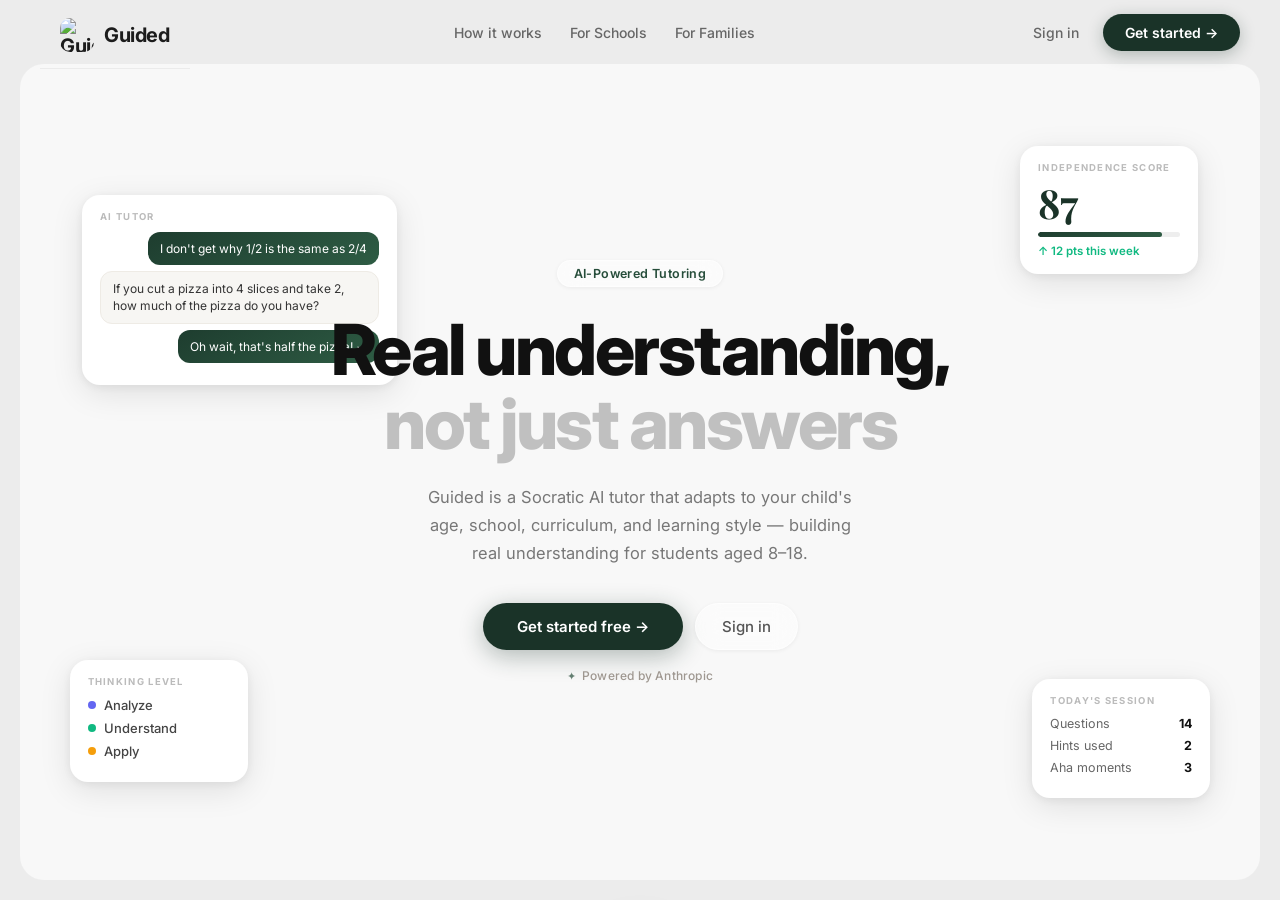
==== commit fcf3987d: "Port full landing page design to main Guided app - Replace simplified hero-only landing with full sc" ====
--- a/index.html
+++ b/index.html
@@ -2610,134 +2610,427 @@
 }
 
 /* ══════════════════════════════════════════════
-   LANDING PAGE
+   LANDING PAGE (scoped under #landing)
 ══════════════════════════════════════════════ */
 #landing { background: #ECECEC; font-family: var(--font-body); }
 
+/* Animations */
+@keyframes lp-float {
+  0%,100% { transform: translateY(0px) rotate(var(--rot, 0deg)); }
+  50%     { transform: translateY(-18px) rotate(var(--rot, 0deg)); }
+}
+#landing .fade-in {
+  opacity: 0; transform: translateY(24px);
+  transition: opacity .6s cubic-bezier(.16,1,.3,1), transform .6s cubic-bezier(.16,1,.3,1);
+}
+#landing .fade-in.visible { opacity: 1; transform: translateY(0); }
+
+/* Logo brain */
+#landing .logo-brain { display: flex; align-items: center; justify-content: center; }
+
 /* Nav */
-.lp-nav {
+#landing .nav {
   display: flex; align-items: center;
   padding: 0 40px; height: 64px;
-  background: #ECECEC; flex-shrink: 0; gap: 32px;
-}
-.lp-nav-logo {
+  background: #ECECEC; gap: 32px;
+  position: sticky; top: 0; z-index: 100;
+}
+#landing .nav-logo {
   display: flex; align-items: center; gap: 10px;
   font-family: var(--font-serif); font-size: 20px; font-weight: 700;
-  color: var(--ink); flex-shrink: 0; text-decoration: none;
-}
-.lp-nav-mark {
+  color: var(--ink); text-decoration: none; flex-shrink: 0;
+}
+#landing .nav-mark {
   width: 34px; height: 34px; border-radius: 10px;
-  background: var(--btn-gradient);
+  background: var(--forest);
   display: flex; align-items: center; justify-content: center;
   box-shadow: 0 4px 14px rgba(26,51,40,.28); flex-shrink: 0;
 }
-.lp-nav-links { display: flex; gap: 28px; flex: 1; justify-content: center; }
-.lp-nav-links a {
+#landing .nav-links { display: flex; gap: 28px; flex: 1; justify-content: center; }
+#landing .nav-links a {
   font-size: 14px; font-weight: 500; color: #666;
   text-decoration: none; transition: color .15s;
 }
-.lp-nav-links a:hover { color: #111; }
-.lp-nav-actions { display: flex; align-items: center; gap: 10px; }
-.lp-signin {
-  background: none; border: none; font-size: 14px; font-weight: 500;
-  color: #666; cursor: pointer; padding: 8px 14px;
-  font-family: var(--font-body); transition: color .15s; border-radius: 8px;
-}
-.lp-signin:hover { color: #111; }
-.lp-cta {
+#landing .nav-links a:hover { color: #111; }
+#landing .nav-actions { display: flex; align-items: center; gap: 10px; margin-left: auto; }
+#landing .nav-cta {
   background: var(--forest); color: #fff; border: none; border-radius: 100px;
   padding: 10px 22px; font-size: 14px; font-weight: 600;
   cursor: pointer; font-family: var(--font-body);
   box-shadow: 0 4px 16px rgba(26,51,40,.28);
   transition: all .2s cubic-bezier(.16,1,.3,1);
-}
-.lp-cta:hover { transform: translateY(-2px); box-shadow: 0 8px 24px rgba(26,51,40,.36); background: var(--forest2); }
-
-/* Hero card */
-.lp-hero {
-  flex: 1; margin: 0 20px 20px;
-  background: #F8F8F8; border-radius: 24px;
-  position: relative; overflow: hidden;
+  text-decoration: none;
+}
+#landing .nav-cta:hover { transform: translateY(-2px); box-shadow: 0 8px 24px rgba(26,51,40,.36); background: var(--forest2); }
+
+/* Hamburger */
+#landing .nav-hamburger {
+  display: none; background: none; border: none;
+  width: 36px; height: 36px; cursor: pointer;
+  flex-direction: column; align-items: center; justify-content: center; gap: 7px;
+}
+#landing .nav-hamburger span {
+  display: block; width: 22px; height: 2px; background: var(--ink);
+  border-radius: 2px; transition: transform .25s cubic-bezier(.16,1,.3,1), opacity .15s;
+  transform-origin: center;
+}
+#landing .nav-hamburger.open span:first-child { transform: translateY(4.5px) rotate(45deg); }
+#landing .nav-hamburger.open span:last-child  { transform: translateY(-4.5px) rotate(-45deg); }
+#landing .nav-mobile { display: none; }
+#landing .signin-btn {
+  background: none; border: none; font-size: 14px; font-weight: 500;
+  color: #666; cursor: pointer; padding: 8px 14px;
+  font-family: var(--font-body); transition: color .15s; border-radius: 8px;
+}
+#landing .signin-btn:hover { color: #111; }
+
+/* Hero */
+#landing .hero {
+  margin: 0 20px 20px; border-radius: 24px;
+  background: #F8F8F8; position: relative; overflow: hidden;
   display: flex; align-items: center; justify-content: center;
-  background-image: radial-gradient(circle at 1px 1px, #CECECE 1px, transparent 0);
-  background-size: 28px 28px;
-}
-
-/* Hero copy */
-.lp-hero-copy {
+  min-height: calc(100vh - 84px);
+}
+#landing .dot-grid-canvas {
+  position: absolute;
+  top: 0; left: 0;
+  width: 100%; height: 100%;
+  z-index: 0;
+  pointer-events: none;
+}
+#landing .section-alt-canvas {
+  position: relative;
+  overflow: hidden;
+  background-image: none !important;
+}
+#landing .hero-copy {
   text-align: center; position: relative; z-index: 2;
-  max-width: 820px; padding: 40px 24px;
+  max-width: 820px; padding: 60px 24px;
   animation: fadeUp .7s cubic-bezier(.16,1,.3,1) both;
 }
-.lp-eyebrow {
-  display: inline-block; background: rgba(26,51,40,.08);
-  color: var(--forest2); border: 1px solid rgba(26,51,40,.14);
+#landing .eyebrow {
+  display: inline-block;
+  background: rgba(255,255,255,.45);
+  -webkit-backdrop-filter: blur(12px) saturate(180%);
+  backdrop-filter: blur(12px) saturate(180%);
+  color: var(--forest2);
+  border: 1px solid rgba(255,255,255,.55);
   border-radius: 100px; padding: 5px 16px;
   font-size: 12.5px; font-weight: 600; letter-spacing: .4px;
   margin-bottom: 26px;
-}
-.lp-h1 {
-  font-family: var(--font-body); font-size: clamp(48px, 5.5vw, 74px);
+  box-shadow: 0 1px 4px rgba(0,0,0,.06);
+}
+#landing .hero-h1 {
+  font-family: var(--font-body);
+  font-size: clamp(48px, 5.5vw, 74px);
   font-weight: 800; line-height: 1.05; letter-spacing: -2.5px;
   color: #111; margin-bottom: 22px;
 }
-.lp-h1-muted { color: #C0C0C0; white-space: nowrap; }
-.lp-sub {
+#landing .hero-h1-muted { color: #C0C0C0; white-space: nowrap; }
+#landing .hero-sub {
   font-size: 16.5px; color: #777; line-height: 1.7;
   max-width: 440px; margin: 0 auto 36px; font-weight: 400;
 }
-.lp-hero-btns { display: flex; align-items: center; gap: 12px; justify-content: center; }
-.lp-cta-hero { padding: 14px 34px !important; font-size: 15px !important; box-shadow: 0 6px 24px rgba(26,51,40,.32) !important; }
-.lp-ghost {
-  background: none; border: 1.5px solid #CECECE; border-radius: 100px;
-  padding: 13px 26px; font-size: 15px; font-weight: 500; color: #666;
+#landing .hero-btns { display: flex; align-items: center; gap: 12px; justify-content: center; flex-wrap: wrap; }
+#landing .btn-primary {
+  background: var(--forest); color: #fff; border: none; border-radius: 100px;
+  padding: 14px 34px; font-size: 15px; font-weight: 600;
+  cursor: pointer; font-family: var(--font-body);
+  box-shadow: 0 6px 24px rgba(26,51,40,.32);
+  transition: all .2s cubic-bezier(.16,1,.3,1);
+  text-decoration: none;
+}
+#landing .btn-primary:hover { transform: translateY(-2px); box-shadow: 0 8px 24px rgba(26,51,40,.36); background: var(--forest2); }
+#landing .btn-ghost {
+  background: rgba(255,255,255,.45);
+  -webkit-backdrop-filter: blur(12px) saturate(180%);
+  backdrop-filter: blur(12px) saturate(180%);
+  border: 1.5px solid rgba(255,255,255,.55); border-radius: 100px;
+  padding: 13px 26px; font-size: 15px; font-weight: 500; color: #555;
   cursor: pointer; font-family: var(--font-body); transition: all .2s;
-}
-.lp-ghost:hover { border-color: #999; color: #111; }
+  text-decoration: none; box-shadow: 0 1px 4px rgba(0,0,0,.06);
+}
+#landing .btn-ghost:hover { border-color: #999; color: #111; }
+
+#landing .powered {
+  display: inline-flex; align-items: center; gap: 6px;
+  font-size: 12px; color: var(--ink4); font-weight: 500;
+  letter-spacing: .2px; margin-top: 18px;
+}
+#landing .powered-dot { font-size: 11px; color: var(--forest2); opacity: .7; }
 
 /* Floating cards */
-.lp-card {
+#landing .float-card {
   position: absolute; background: #FFFFFF; border-radius: 18px;
   padding: 16px 18px; box-shadow: 0 8px 32px rgba(0,0,0,.1), 0 2px 8px rgba(0,0,0,.06);
   min-width: 178px; z-index: 1;
-}
-.lp-card-label {
+  display: flex; flex-direction: column;
+}
+#landing .float-card-label {
   font-size: 9.5px; font-weight: 700; letter-spacing: 1.3px;
   text-transform: uppercase; color: #BBB; margin-bottom: 10px;
 }
-.lp-card-1 { left: 5%; top: 16%; --rot: -4deg; animation: lp-float 6s ease-in-out infinite; }
-.lp-card-2 { right: 5%; top: 10%; --rot: 3deg; animation: lp-float 6s ease-in-out infinite; animation-delay: 1.5s; }
-.lp-card-3 { left: 4%; bottom: 12%; --rot: 2deg; animation: lp-float 6s ease-in-out infinite; animation-delay: 3s; }
-.lp-card-4 { right: 4%; bottom: 10%; --rot: -3deg; animation: lp-float 6s ease-in-out infinite; animation-delay: 4.5s; }
-@keyframes lp-float {
-  0%,100% { transform: translateY(0px) rotate(var(--rot,0deg)); }
-  50%      { transform: translateY(-9px) rotate(var(--rot,0deg)); }
-}
-
-/* Card 1: chat */
-.lp-mini-bubble {
+#landing .fc-1 { left: 5%; top: 16%; --rot: -4deg; animation: lp-float 5s ease-in-out infinite; animation-delay: -5s; }
+#landing .fc-2 { right: 5%; top: 10%; --rot: 3deg; animation: lp-float 5s ease-in-out infinite; animation-delay: -3.75s; }
+#landing .fc-3 { left: 4%; bottom: 12%; --rot: 2deg; animation: lp-float 5s ease-in-out infinite; animation-delay: -2.5s; }
+#landing .fc-4 { right: 4%; bottom: 10%; --rot: -3deg; animation: lp-float 5s ease-in-out infinite; animation-delay: -1.25s; }
+
+#landing .mini-bubble {
   border-radius: 12px; padding: 8px 12px; font-size: 12px; line-height: 1.45;
-  margin-bottom: 6px; max-width: 172px; display: block;
-}
-.lp-mini-ai  { background: #F7F6F3; border: 1px solid #EEEBE5; color: #333; }
-.lp-mini-user{ background: linear-gradient(150deg,#1E3D2F,#2E5C44); color: #fff; margin-left: auto; }
-
-/* Card 2: score */
-.lp-score-big { font-family: var(--font-serif); font-size: 40px; font-weight: 700; color: var(--forest); line-height: 1; }
-.lp-score-bar { height: 5px; background: #EEE; border-radius: 3px; margin: 9px 0 7px; overflow: hidden; }
-.lp-score-fill { height: 100%; background: linear-gradient(150deg,#1E3D2F,#2E5C44); border-radius: 3px; }
-.lp-score-sub { font-size: 11.5px; color: #10b981; font-weight: 600; }
-
-/* Card 3: bloom */
-.lp-bloom-row { display: flex; align-items: center; gap: 8px; font-size: 13px; color: #444; margin-bottom: 7px; font-weight: 500; }
-.lp-bloom-dot { width: 8px; height: 8px; border-radius: 50%; flex-shrink: 0; }
-
-/* Card 4: stats */
-.lp-stat-row { display: flex; justify-content: space-between; align-items: center; font-size: 12.5px; margin-bottom: 7px; color: #666; }
-.lp-stat-row strong { color: #111; font-weight: 700; }
+  margin-bottom: 6px; max-width: 279px; display: block;
+}
+#landing .mini-ai  { background: #F7F6F3; border: 1px solid #EEEBE5; color: #333; align-self: flex-start; }
+#landing .mini-user { background: linear-gradient(150deg,#1E3D2F,#2E5C44); color: #fff; align-self: flex-end; }
+#landing .score-big { font-family: var(--font-serif); font-size: 40px; font-weight: 700; color: var(--forest); line-height: 1; }
+#landing .score-bar { height: 5px; background: #EEE; border-radius: 3px; margin: 9px 0 7px; overflow: hidden; }
+#landing .score-fill { height: 100%; background: var(--btn-gradient); border-radius: 3px; }
+#landing .score-sub { font-size: 11.5px; color: #10b981; font-weight: 600; }
+#landing .bloom-row { display: flex; align-items: center; gap: 8px; font-size: 13px; color: #444; margin-bottom: 7px; font-weight: 500; }
+#landing .bloom-dot { width: 8px; height: 8px; border-radius: 50%; flex-shrink: 0; }
+#landing .stat-row { display: flex; justify-content: space-between; align-items: center; font-size: 12.5px; margin-bottom: 7px; color: #666; }
+#landing .stat-row strong { color: #111; font-weight: 700; }
+
+/* Sections */
+#landing .section {
+  padding: 80px 24px;
+  max-width: 960px;
+  margin: 0 auto;
+}
+#landing .section-alt {
+  background: #F8F8F8;
+  background-image: radial-gradient(circle at 1px 1px, #E8E8E8 1px, transparent 0);
+  background-size: 28px 28px;
+}
+#landing .section-header {
+  text-align: center;
+  margin-bottom: 52px;
+}
+#landing .section-eyebrow {
+  display: inline-block;
+  background: rgba(255,255,255,.5);
+  -webkit-backdrop-filter: blur(12px) saturate(180%);
+  backdrop-filter: blur(12px) saturate(180%);
+  color: var(--forest2); border: 1px solid rgba(255,255,255,.6);
+  border-radius: 100px; padding: 4px 14px;
+  font-size: 11px; font-weight: 700; letter-spacing: 1.5px;
+  text-transform: uppercase; margin-bottom: 16px;
+  box-shadow: 0 1px 4px rgba(0,0,0,.06);
+}
+#landing .section-title {
+  font-family: var(--font-body);
+  font-size: clamp(28px, 3.5vw, 42px);
+  font-weight: 800; letter-spacing: -1.5px;
+  color: #111; margin-bottom: 14px; line-height: 1.1;
+}
+#landing .section-sub {
+  font-size: 16px; color: #777; line-height: 1.7;
+  max-width: 520px; margin: 0 auto;
+}
+
+/* How it works */
+#landing .steps { display: flex; flex-direction: column; gap: 4px; }
+#landing .step {
+  display: flex; gap: 20px; align-items: flex-start;
+  padding: 20px 0;
+  border-bottom: 1px solid var(--border-soft);
+}
+#landing .step:last-child { border-bottom: none; }
+#landing .step-num {
+  width: 36px; height: 36px; border-radius: 50%;
+  background: var(--forest); color: #fff;
+  font-size: 13px; font-weight: 800;
+  display: flex; align-items: center; justify-content: center;
+  flex-shrink: 0;
+}
+#landing .step-body { flex: 1; }
+#landing .step-title {
+  font-family: var(--font-serif);
+  font-size: 17px; font-weight: 700; color: var(--ink);
+  margin-bottom: 6px; letter-spacing: -.2px;
+}
+#landing .step-desc { font-size: 14px; color: var(--ink3); line-height: 1.7; }
+#landing .step-desc strong { color: var(--ink2); font-weight: 600; }
+
+/* Feature grid */
+#landing .feature-grid {
+  display: grid; grid-template-columns: 1fr 1fr;
+  gap: 20px;
+}
+#landing .feature-card-centered { grid-column: 1 / -1; max-width: calc(50% - 10px); margin: 0 auto; width: 100%; }
+#landing .feature-card {
+  background: #FFFFFF; border: 1px solid #EEEBE5;
+  border-radius: 20px; padding: 28px 26px;
+  transition: box-shadow .2s, transform .2s;
+}
+#landing .feature-card:hover {
+  box-shadow: 0 8px 32px rgba(0,0,0,.08);
+  transform: translateY(-2px);
+}
+#landing .feature-card-icon {
+  width: 40px; height: 40px; border-radius: 12px;
+  background: rgba(255,255,255,.55);
+  -webkit-backdrop-filter: blur(8px) saturate(160%);
+  backdrop-filter: blur(8px) saturate(160%);
+  border: 1px solid rgba(255,255,255,.65);
+  box-shadow: 0 1px 4px rgba(0,0,0,.07);
+  display: flex; align-items: center; justify-content: center;
+  font-size: 18px; margin-bottom: 14px;
+  color: var(--forest);
+}
+#landing .feature-card-title {
+  font-size: 16px; font-weight: 700; color: var(--ink);
+  margin-bottom: 6px; letter-spacing: -.2px;
+}
+#landing .feature-card-desc {
+  font-size: 13.5px; color: var(--ink3); line-height: 1.65;
+}
+
+/* Trust cards */
+#landing .trust-cards {
+  display: grid; grid-template-columns: repeat(2, 1fr);
+  gap: 20px; margin-bottom: 36px;
+}
+#landing .trust-card {
+  text-align: center; padding: 32px 24px;
+  background: #FFFFFF; border: 1px solid #EEEBE5;
+  border-radius: 20px;
+}
+#landing .trust-card-icon {
+  width: 48px; height: 48px; border-radius: 14px;
+  background: var(--btn-gradient);
+  display: flex; align-items: center; justify-content: center;
+  margin: 0 auto 16px; font-size: 22px; color: #fff;
+}
+#landing .trust-card-title {
+  font-size: 15px; font-weight: 700; color: var(--ink);
+  margin-bottom: 6px;
+}
+#landing .trust-card-desc {
+  font-size: 13px; color: var(--ink3); line-height: 1.6;
+}
+#landing .trust-powered { text-align: center; }
+
+/* Info tooltip */
+#landing .info-tip {
+  display: inline-flex; align-items: center; justify-content: center;
+  width: 15px; height: 15px; border-radius: 50%;
+  background: #E2E2E2; color: var(--ink3); font-size: 9px;
+  font-weight: 700; cursor: help; position: relative;
+  vertical-align: middle; margin-left: 5px; font-family: var(--font-body);
+  line-height: 1; flex-shrink: 0;
+}
+#landing .info-tip::after {
+  content: attr(data-tip);
+  position: absolute; bottom: calc(100% + 10px); left: 50%;
+  transform: translateX(-50%);
+  background: var(--ink); color: #fff;
+  font-size: 12px; font-weight: 400; line-height: 1.55; text-align: left;
+  padding: 10px 14px; border-radius: 10px;
+  width: 240px; white-space: normal; z-index: 200;
+  box-shadow: 0 8px 24px rgba(0,0,0,.22);
+  opacity: 0; pointer-events: none;
+  transition: opacity .15s;
+}
+#landing .info-tip::before {
+  content: '';
+  position: absolute; bottom: calc(100% + 4px); left: 50%;
+  transform: translateX(-50%);
+  border: 5px solid transparent; border-top-color: var(--ink);
+  z-index: 200; opacity: 0; pointer-events: none;
+  transition: opacity .15s;
+}
+#landing .info-tip:hover::after, #landing .info-tip:hover::before { opacity: 1; }
+
+/* Waitlist */
+#landing .waitlist-wrap {
+  max-width: 620px; margin: 0 auto;
+  background: #FFFFFF; border: 1px solid #EEEBE5;
+  border-radius: 24px; padding: 28px 28px 8px;
+}
+#landing .waitlist-wrap iframe {
+  width: 100%; border: none; min-height: 220px;
+}
 
 /* Footer */
-.lp-footer { text-align: center; padding: 12px; font-size: 13px; color: #AAA; flex-shrink: 0; }
+#landing .footer {
+  padding: 48px 40px 32px;
+  border-top: 1px solid #E2E2E2;
+  background: #ECECEC;
+}
+#landing .footer-inner {
+  max-width: 960px; margin: 0 auto;
+  display: flex; justify-content: space-between; align-items: flex-start;
+  gap: 40px; flex-wrap: wrap;
+}
+#landing .footer-brand { max-width: 280px; }
+#landing .footer-logo {
+  display: inline-flex; align-items: center; gap: 8px;
+  font-family: var(--font-serif); font-size: 18px; font-weight: 700;
+  color: var(--ink); margin-bottom: 10px; text-decoration: none;
+}
+#landing .footer-mark {
+  width: 28px; height: 28px; border-radius: 8px;
+  background: var(--forest);
+  display: flex; align-items: center; justify-content: center;
+}
+#landing .footer-tagline {
+  font-size: 13px; color: var(--ink3); line-height: 1.6;
+}
+#landing .footer-col-title {
+  font-size: 11px; font-weight: 700; letter-spacing: 1.2px;
+  text-transform: uppercase; color: var(--ink4); margin-bottom: 12px;
+}
+#landing .footer-col a {
+  display: block; font-size: 13.5px; color: var(--ink3);
+  text-decoration: none; padding: 4px 0; transition: color .15s;
+}
+#landing .footer-col a:hover { color: var(--ink); }
+#landing .footer-bottom {
+  max-width: 960px; margin: 32px auto 0;
+  padding-top: 20px; border-top: 1px solid #DCDCDC;
+  display: flex; justify-content: space-between; align-items: center;
+  flex-wrap: wrap; gap: 8px;
+}
+#landing .footer-copy { font-size: 12px; color: #BBB; }
+
+/* Landing mobile */
+@media (max-width: 768px) {
+  #landing .nav { padding: 0 20px; }
+  #landing .nav-links { display: none; }
+  #landing .nav-actions .nav-cta { display: none; }
+  #landing .nav-hamburger { display: flex; }
+
+  #landing .nav-mobile {
+    display: none; position: fixed; inset: 0; z-index: 99;
+    background: #ECECEC; flex-direction: column;
+    padding: 80px 32px 32px; gap: 8px;
+  }
+  #landing .nav-mobile.open { display: flex; }
+  #landing .nav-mobile a {
+    font-size: 22px; font-weight: 600; color: var(--ink);
+    text-decoration: none; padding: 12px 0;
+    border-bottom: 1px solid #E2E2E2;
+  }
+  #landing .nav-mobile .nav-cta {
+    display: inline-block; margin-top: 16px; text-align: center;
+    color: #fff !important;
+  }
+
+  #landing .hero { margin: 0 12px 12px; min-height: 80vh; }
+  #landing .float-card { display: none; }
+  #landing .hero-h1 { font-size: 42px; letter-spacing: -1.5px; }
+
+  #landing .feature-grid { grid-template-columns: 1fr; }
+  #landing .feature-card-centered { grid-column: auto; max-width: 100%; margin: 0; }
+  #landing .trust-cards { grid-template-columns: 1fr; }
+
+  #landing .section { padding: 56px 20px; }
+}
+
+@media (max-width: 480px) {
+  #landing .hero-btns { flex-direction: column; }
+  #landing .hero-copy { padding: 40px 16px; }
+}
 
 /* ── Chat disclaimer ── */
 .chat-disclaimer {
@@ -2759,14 +3052,6 @@
 }
 .chat-disclaimer-link:hover { color: var(--forest); }
 .chat-powered { font-weight: 600; color: var(--forest2); opacity: .75; }
-
-/* ── Powered by badge (landing) ── */
-.lp-powered {
-  display: inline-flex; align-items: center; gap: 6px;
-  font-size: 12px; color: var(--ink4); font-weight: 500;
-  letter-spacing: .2px; margin-top: 18px;
-}
-.lp-powered-dot { font-size: 11px; color: var(--forest2); opacity: .7; }
 
 /* ── Legal overlay ── */
 #legal-overlay {
@@ -3696,6 +3981,541 @@
   z-index: 3;
   pointer-events: none;
 }
+
+/* ══════════════════════════════════════════════
+   SCHOOL HALLWAY — Interactive Classroom Navigation
+══════════════════════════════════════════════ */
+
+/* Sidebar: current subject + change classroom button */
+#sidebar-current-subject {
+  margin: 4px 14px 4px;
+  padding: 10px 14px;
+  background: rgba(38,77,58,.06);
+  border-radius: 10px;
+  display: flex;
+  align-items: center;
+  gap: 9px;
+  color: #1A3328;
+  font-size: 13.5px;
+  font-weight: 600;
+  font-family: var(--font-body);
+}
+#sidebar-current-subject .current-dot {
+  width: 7px; height: 7px;
+  background: #2E5C44;
+  border-radius: 50%;
+  flex-shrink: 0;
+}
+#sidebar-current-subject .current-label {
+  opacity: .55;
+  font-weight: 500;
+  font-size: 10.5px;
+  text-transform: uppercase;
+  letter-spacing: 1px;
+}
+#sidebar-change-classroom {
+  margin: 6px 14px 12px;
+  padding: 11px 16px;
+  background: #1A3328;
+  border: none;
+  border-radius: 10px;
+  color: #fff;
+  font-size: 13px;
+  font-weight: 600;
+  cursor: pointer;
+  font-family: var(--font-body);
+  transition: background .15s, transform .1s;
+  text-align: center;
+  display: flex;
+  align-items: center;
+  justify-content: center;
+  gap: 8px;
+  flex-shrink: 0;
+}
+#sidebar-change-classroom:hover { background: #264D3A; }
+#sidebar-change-classroom:active { transform: scale(.97); }
+
+/* Hallway Fullscreen Overlay */
+#hallway-overlay {
+  position: fixed;
+  inset: 0;
+  z-index: 9998;
+  background: linear-gradient(180deg, #EFECE7 0%, #EFECE7 40%, #D5D0C9 60%, #D5D0C9 100%);  /* Wall color top, floor color bottom */
+  display: none;
+  overflow: hidden;
+}
+#hallway-overlay.open {
+  display: block;
+}
+/* Side panels — cover the gaps left/right of the 3D walls */
+#hallway-overlay::before {
+  content: '';
+  position: absolute;
+  inset: 0;
+  background:
+    linear-gradient(90deg, #EFECE7 0%, #EFECE7 28%, rgba(239,236,231,.5) 34%, transparent 40%),
+    linear-gradient(270deg, #EFECE7 0%, #EFECE7 28%, rgba(239,236,231,.5) 34%, transparent 40%);
+  pointer-events: none;
+  z-index: 1;
+}
+/* Atmospheric vignette — subtle edge shading */
+#hallway-overlay::after {
+  content: '';
+  position: absolute;
+  inset: 0;
+  background: radial-gradient(ellipse at 50% 46%, transparent 50%, rgba(0,0,0,.08) 100%);
+  pointer-events: none;
+  z-index: 2;
+}
+
+/* 3D Scene Container — wrapper provides perspective for the whole hallway */
+.hallway-viewport {
+  position: absolute;
+  inset: 0;
+  perspective: 350px;
+  perspective-origin: 50% 46%;
+  overflow: hidden;
+  pointer-events: none;  /* Let clicks pass through to 3D doors */
+}
+
+/* The camera is a 3D container that we translateZ to "walk" */
+.hallway-scene {
+  position: absolute;
+  left: 50%;
+  top: 50%;
+  width: 0;
+  height: 0;
+  transform-style: preserve-3d;
+  transition: transform 0.6s cubic-bezier(.4, 0, .2, 1);
+  will-change: transform;
+}
+/* backface-visibility: visible is the browser default — removed wildcard rule for performance */
+
+/* Head-bob wrapper — sits between viewport and scene */
+.hallway-headbob {
+  position: absolute;
+  inset: 0;
+  pointer-events: none;  /* Pass clicks through */
+  transform-style: preserve-3d;
+}
+@keyframes headBob {
+  0%   { transform: translate3d(0, 0, 0); }
+  25%  { transform: translate3d(-2px, -4px, 0); }
+  50%  { transform: translate3d(0, 0, 0); }
+  75%  { transform: translate3d(2px, -4px, 0); }
+  100% { transform: translate3d(0, 0, 0); }
+}
+.hallway-headbob.walking {
+  animation: headBob 0.7s ease-in-out;
+}
+
+/* ── Floor ── */
+.hallway-floor {
+  position: absolute;
+  width: 3000px;
+  height: 3000px;
+  transform: translate(-50%, 0) rotateX(-90deg);
+  transform-origin: 50% 0;
+  top: 160px;
+  background: #D5D0C9;
+}
+
+/* ── Ceiling ── */
+.hallway-ceiling {
+  position: absolute;
+  width: 3000px;
+  height: 3000px;
+  transform: translate(-50%, 0) rotateX(90deg);
+  transform-origin: 50% 0;
+  top: -160px;
+  background: #F0EDE8;
+}
+/* Neon light strip — simple white strip on ceiling */
+.hallway-ceiling::after {
+  content: '';
+  position: absolute;
+  width: 30px;
+  height: 100%;
+  left: 50%;
+  transform: translateX(-50%);
+  background: rgba(255,255,255,.5);
+}
+
+/* Ceiling light fixtures */
+.hallway-ceiling-light {
+  position: absolute;
+  width: 80px;
+  height: 24px;
+  background: #fff;
+  border-radius: 4px;
+  left: 50%;
+  transform: translateX(-50%);
+  box-shadow: 0 0 30px rgba(255,255,255,.9), 0 0 60px rgba(255,248,220,.4);
+}
+.hallway-ceiling-light::after {
+  content: '';
+  position: absolute;
+  top: 50%;
+  left: 50%;
+  transform: translate(-50%, -50%);
+  width: 60px;
+  height: 6px;
+  background: rgba(255,252,240,1);
+  border-radius: 3px;
+}
+
+/* ── Left wall ── */
+.hallway-wall-left {
+  position: absolute;
+  width: 3000px;
+  height: 320px;
+  top: -160px;
+  left: -220px;
+  transform: rotateY(90deg);
+  transform-origin: 0 50%;
+  background: linear-gradient(180deg, #F5F2ED 0%, #EFECE7 85%, #E8E4DE 100%);
+}
+
+/* ── Right wall ── */
+.hallway-wall-right {
+  position: absolute;
+  width: 3000px;
+  height: 320px;
+  top: -160px;
+  left: -2780px;  /* 220px - 3000px = right edge at x=220 */
+  transform: rotateY(-90deg);
+  transform-origin: 100% 50%;
+  background: linear-gradient(180deg, #F5F2ED 0%, #EFECE7 85%, #E8E4DE 100%);
+}
+
+/* Baseboard strip along walls */
+.hallway-wall-left::after,
+.hallway-wall-right::after {
+  content: '';
+  position: absolute;
+  bottom: 0;
+  left: 0;
+  width: 100%;
+  height: 14px;
+  background: #C0BBB4;
+}
+
+/* Room interior behind door — visible when door swings open */
+.hallway-room-interior {
+  position: absolute;
+  width: 120px;
+  height: 210px;
+  bottom: 14px;
+  background: #FFE070;
+  border-radius: 3px 3px 0 0;
+  pointer-events: none;
+  box-shadow: inset 0 0 16px rgba(0,0,0,.1);
+}
+
+/* Door on wall */
+.hallway-door {
+  position: absolute;
+  width: 120px;
+  height: 210px;
+  bottom: 14px;
+  background: #264D3A;
+  border-radius: 3px 3px 0 0;
+  cursor: pointer;
+  pointer-events: none;  /* Clicks handled via JS delegation on overlay */
+  transform-style: preserve-3d;
+  box-shadow: 2px 0 12px rgba(0,0,0,.18), -1px 0 4px rgba(0,0,0,.08);
+  transition: box-shadow .2s, filter .2s;
+}
+.hallway-door:hover {
+  filter: brightness(1.12);
+  box-shadow: 2px 0 20px rgba(0,0,0,.28), -1px 0 8px rgba(0,0,0,.12);
+}
+.hallway-door:active {
+  transform: scale(.97);
+}
+
+/* Door opening animation */
+.hallway-door.opening {
+  transform-origin: left center;
+  animation: doorOpen 0.6s ease-in forwards;
+}
+@keyframes doorOpen {
+  0%   { transform: rotateY(0deg); }
+  100% { transform: rotateY(-75deg); }
+}
+
+/* Door handle */
+.hallway-door::after {
+  content: '';
+  position: absolute;
+  right: 14px;
+  top: 50%;
+  width: 8px;
+  height: 28px;
+  background: linear-gradient(180deg, #D4A940 0%, #B8892A 100%);
+  border-radius: 4px;
+  transform: translateY(-50%);
+  box-shadow: 1px 1px 4px rgba(0,0,0,.2);
+}
+
+/* Door sign (above door) */
+.door-sign {
+  position: absolute;
+  top: -44px;
+  left: 50%;
+  transform: translateX(-50%);
+  background: #fff;
+  border: 1.5px solid #E0DAD4;
+  border-radius: 6px;
+  padding: 6px 16px;
+  font-family: var(--font-body);
+  font-size: 15px;
+  font-weight: 700;
+  color: #1A3328;
+  white-space: nowrap;
+  box-shadow: 0 2px 8px rgba(0,0,0,.1);
+  pointer-events: none;
+}
+
+/* Active door glow */
+.hallway-door.active-room {
+  box-shadow: 0 0 20px rgba(46,92,68,.4);
+  border: 2px solid rgba(46,92,68,.5);
+}
+
+/* Lockers between doors */
+.hallway-locker-group {
+  position: absolute;
+  bottom: 14px;
+  display: flex;
+  gap: 3px;
+  height: 160px;
+  pointer-events: none;
+}
+.hallway-locker {
+  width: 36px;
+  height: 100%;
+  background: linear-gradient(180deg, #3E6352 0%, #2E4F40 50%, #2A4A3C 100%);
+  border-radius: 3px;
+  border: 1px solid rgba(0,0,0,.1);
+  position: relative;
+  box-shadow: 1px 1px 4px rgba(0,0,0,.1);
+}
+.hallway-locker::after {
+  content: '';
+  position: absolute;
+  right: 5px;
+  top: 38%;
+  width: 4px;
+  height: 12px;
+  background: #C0B8AC;
+  border-radius: 2px;
+  box-shadow: 0 1px 2px rgba(0,0,0,.15);
+}
+
+/* End walls — close off hallway so you can't see behind it */
+.hallway-end-wall {
+  position: absolute;
+  width: 440px;
+  height: 320px;
+  background: linear-gradient(180deg, #F0EDE8 0%, #E8E4DE 70%, #DDD9D3 100%);
+  border: none;
+}
+/* Wall clock on end wall */
+.hallway-wall-clock {
+  position: absolute;
+  width: 44px;
+  height: 44px;
+  border-radius: 50%;
+  border: 3px solid #1A3328;
+  background: #fff;
+  top: 50px;
+  left: 50%;
+  transform: translateX(-50%);
+  box-shadow: 0 2px 8px rgba(0,0,0,.12);
+}
+.hallway-wall-clock::before {
+  content: '';
+  position: absolute;
+  width: 2px;
+  height: 14px;
+  background: #1A3328;
+  left: 50%;
+  top: 50%;
+  transform: translate(-50%, -100%) rotate(0deg);
+  transform-origin: bottom center;
+  border-radius: 1px;
+}
+.hallway-wall-clock::after {
+  content: '';
+  position: absolute;
+  width: 2px;
+  height: 10px;
+  background: #264D3A;
+  left: 50%;
+  top: 50%;
+  transform: translate(-50%, -100%) rotate(90deg);
+  transform-origin: bottom center;
+  border-radius: 1px;
+}
+/* Bulletin board on wall (decorative) */
+.hallway-bulletin {
+  position: absolute;
+  width: 120px;
+  height: 80px;
+  background: #C4935A;
+  border: 3px solid #A07040;
+  border-radius: 2px;
+  box-shadow: 0 2px 8px rgba(0,0,0,.1);
+  overflow: hidden;
+}
+.hallway-bulletin::after {
+  content: '';
+  position: absolute;
+  inset: 6px;
+  background:
+    radial-gradient(circle at 20% 30%, #E8544E 4px, transparent 4px),
+    radial-gradient(circle at 70% 20%, #4A90D9 4px, transparent 4px),
+    radial-gradient(circle at 45% 70%, #5DBB63 4px, transparent 4px),
+    radial-gradient(circle at 80% 65%, #F5C542 4px, transparent 4px);
+}
+/* Fire extinguisher (small red box on wall) */
+.hallway-fire-ext {
+  position: absolute;
+  width: 16px;
+  height: 40px;
+  background: linear-gradient(180deg, #C0392B 0%, #A93226 100%);
+  border-radius: 3px;
+  border: 1px solid rgba(0,0,0,.15);
+  box-shadow: 0 2px 6px rgba(0,0,0,.1);
+}
+.hallway-fire-ext::after {
+  content: '';
+  position: absolute;
+  top: -6px;
+  left: 50%;
+  transform: translateX(-50%);
+  width: 6px;
+  height: 8px;
+  background: #333;
+  border-radius: 2px;
+}
+/* Room number plates (small decorative detail beside doors) */
+.hallway-room-number {
+  position: absolute;
+  width: 30px;
+  height: 20px;
+  background: #264D3A;
+  border-radius: 3px;
+  display: flex;
+  align-items: center;
+  justify-content: center;
+  font-size: 10px;
+  font-weight: 700;
+  color: #fff;
+  font-family: var(--font-body);
+  box-shadow: 0 1px 4px rgba(0,0,0,.12);
+}
+/* Exit sign above end wall */
+.hallway-exit-sign {
+  position: absolute;
+  padding: 4px 14px;
+  background: #1A8C3E;
+  color: #fff;
+  font-size: 11px;
+  font-weight: 800;
+  font-family: var(--font-body);
+  letter-spacing: 2px;
+  text-transform: uppercase;
+  border-radius: 3px;
+  box-shadow: 0 0 20px rgba(26,140,62,.3);
+}
+
+/* Navigation buttons */
+.hallway-nav {
+  position: absolute;
+  bottom: 40px;
+  left: 50%;
+  transform: translateX(-50%);
+  display: flex;
+  flex-direction: column;
+  gap: 10px;
+  z-index: 10;
+}
+.hallway-nav button {
+  padding: 14px 36px;
+  background: rgba(26,51,40,.92);
+  border: 1px solid rgba(255,255,255,.15);
+  border-radius: 14px;
+  color: #fff;
+  font-size: 14px;
+  font-weight: 600;
+  font-family: var(--font-body);
+  cursor: pointer;
+  transition: background .15s, transform .1s;
+  display: flex;
+  align-items: center;
+  justify-content: center;
+  gap: 8px;
+  min-width: 160px;
+}
+.hallway-nav button:hover { background: rgba(38,77,58,.95); }
+.hallway-nav button:active { transform: scale(.96); }
+.hallway-nav button:disabled {
+  opacity: .35;
+  cursor: not-allowed;
+}
+.hallway-nav button:disabled:hover { background: rgba(26,51,40,.9); }
+
+/* Close button */
+.hallway-close {
+  position: absolute;
+  top: 20px;
+  right: 20px;
+  z-index: 10;
+  width: 40px;
+  height: 40px;
+  background: rgba(0,0,0,.2);
+  border: none;
+  border-radius: 50%;
+  color: #fff;
+  font-size: 18px;
+  cursor: pointer;
+  display: flex;
+  align-items: center;
+  justify-content: center;
+  transition: background .15s;
+}
+.hallway-close:hover { background: rgba(0,0,0,.35); }
+
+/* Door entry white flash */
+.hallway-flash {
+  position: absolute;
+  inset: 0;
+  background: #E8E4DE;
+  opacity: 0;
+  z-index: 5;
+  pointer-events: none;
+  transition: opacity .4s ease;
+}
+.hallway-flash.active { opacity: 1; }
+
+/* Title bar at top */
+.hallway-title {
+  position: absolute;
+  top: 24px;
+  left: 50%;
+  transform: translateX(-50%);
+  z-index: 10;
+  font-family: var(--font-body);
+  font-size: 16px;
+  font-weight: 600;
+  color: #1A3328;
+  background: rgba(255,255,255,.92);
+  padding: 8px 22px;
+  border-radius: 12px;
+  box-shadow: 0 2px 8px rgba(0,0,0,.06);
+}
 </style>
 </head>
 <body>
@@ -3833,80 +4653,323 @@
 <!-- ╔══════════════════════════════════════════╗ -->
 <!-- ║            LANDING PAGE                 ║ -->
 <!-- ╚══════════════════════════════════════════╝ -->
-<div id="landing" style="position:fixed;inset:0;z-index:500;display:flex;flex-direction:column;overflow:hidden;">
-
-  <!-- Nav -->
-  <nav class="lp-nav">
-    <div class="lp-nav-logo">
-      <div class="lp-nav-mark">
-        <div class="gs-petals">
-          <div class="gs-p"></div><div class="gs-p"></div>
-          <div class="gs-p"></div><div class="gs-p"></div>
+<div id="landing" style="position:fixed;inset:0;z-index:500;overflow-y:auto;overflow-x:hidden;">
+
+<!-- Nav -->
+<nav class="nav">
+  <a href="#" class="nav-logo" onclick="lpCloseMobile();return false;">
+    <img src="new logo green.png" width="34" height="34" alt="Guided" style="display:block;border-radius:10px;">
+    <span>Guided</span>
+  </a>
+  <div class="nav-links">
+    <a href="#lp-how-it-works" onclick="lpScrollTo(this);return false;">How it works</a>
+    <a href="#lp-for-schools" onclick="lpScrollTo(this);return false;">For Schools</a>
+    <a href="#lp-for-families" onclick="lpScrollTo(this);return false;">For Families</a>
+  </div>
+  <div class="nav-actions">
+    <button class="signin-btn" onclick="showSignInFromLanding()">Sign in</button>
+    <button class="nav-cta" onclick="showLoginFromLanding()">Get started &rarr;</button>
+    <button class="nav-hamburger" onclick="lpToggleMobile()" aria-label="Menu">
+      <span></span><span></span>
+    </button>
+  </div>
+</nav>
+
+<!-- Mobile nav -->
+<div class="nav-mobile" id="lp-mobile-nav">
+  <a href="#lp-how-it-works" onclick="lpScrollTo(this);lpCloseMobile();return false;">How it works</a>
+  <a href="#lp-for-schools" onclick="lpScrollTo(this);lpCloseMobile();return false;">For Schools</a>
+  <a href="#lp-for-families" onclick="lpScrollTo(this);lpCloseMobile();return false;">For Families</a>
+  <button class="nav-cta" onclick="showLoginFromLanding();lpCloseMobile()">Get started</button>
+</div>
+
+<!-- Hero -->
+<section class="hero">
+  <canvas class="dot-grid-canvas" id="lp-hero-dot-grid"></canvas>
+
+  <div class="float-card fc-1">
+    <div class="float-card-label">AI Tutor</div>
+    <div class="mini-bubble mini-user">I don't get why 1/2 is the same as 2/4</div>
+    <div class="mini-bubble mini-ai">If you cut a pizza into 4 slices and take 2, how much of the pizza do you have?</div>
+    <div class="mini-bubble mini-user">Oh wait, that's half the pizza!  &#10003;</div>
+  </div>
+
+  <div class="float-card fc-2">
+    <div class="float-card-label">Independence Score</div>
+    <div class="score-big">87</div>
+    <div class="score-bar"><div class="score-fill" style="width:87%"></div></div>
+    <div class="score-sub">&#8593; 12 pts this week</div>
+  </div>
+
+  <div class="float-card fc-3">
+    <div class="float-card-label">Thinking Level</div>
+    <div class="bloom-row"><span class="bloom-dot" style="background:#6366f1"></span>Analyze</div>
+    <div class="bloom-row"><span class="bloom-dot" style="background:#10b981"></span>Understand</div>
+    <div class="bloom-row"><span class="bloom-dot" style="background:#f59e0b"></span>Apply</div>
+  </div>
+
+  <div class="float-card fc-4">
+    <div class="float-card-label">Today's Session</div>
+    <div class="stat-row"><span>Questions</span><strong>14</strong></div>
+    <div class="stat-row"><span>Hints used</span><strong>2</strong></div>
+    <div class="stat-row"><span>Aha moments</span><strong>3</strong></div>
+  </div>
+
+  <div class="hero-copy">
+    <div class="eyebrow">AI-Powered Tutoring</div>
+    <h1 class="hero-h1">Real understanding,<br><span class="hero-h1-muted">not just answers</span></h1>
+    <p class="hero-sub">Guided is a Socratic AI tutor that adapts to your child's age, school, curriculum, and learning style &mdash; building real understanding for students aged 8&ndash;18.</p>
+    <div class="hero-btns">
+      <button class="btn-primary" onclick="showLoginFromLanding()">Get started free &rarr;</button>
+      <button class="btn-ghost" onclick="showSignInFromLanding()">Sign in</button>
+    </div>
+    <div class="powered"><span class="powered-dot">&#10022;</span> Powered by Anthropic</div>
+  </div>
+
+</section>
+
+<!-- How it works -->
+<div class="section-alt">
+<section class="section fade-in" id="lp-how-it-works">
+  <div class="section-header">
+    <div class="section-eyebrow">The Method</div>
+    <h2 class="section-title">How it works</h2>
+    <p class="section-sub">Seven things that make Guided different from every other AI tool your child has tried.</p>
+  </div>
+
+  <div class="steps">
+    <div class="step">
+      <div class="step-num">1</div>
+      <div class="step-body">
+        <div class="step-title">Set up in 2 minutes</div>
+        <div class="step-desc">Parent or student &mdash; pick your path. Create a profile with name, age, subjects, and school. <strong>Guided automatically adapts its language, analogies, and curriculum to match.</strong></div>
+      </div>
+    </div>
+    <div class="step">
+      <div class="step-num">2</div>
+      <div class="step-body">
+        <div class="step-title">Ask anything</div>
+        <div class="step-desc">Homework problem, confusing concept, exam prep. Type your question or talk to Guided using voice input. <strong>Currently built around the real German curriculum that schools actually use</strong> &mdash; with more curricula coming soon.</div>
+      </div>
+    </div>
+    <div class="step">
+      <div class="step-num">3</div>
+      <div class="step-body">
+        <div class="step-title">Guided never gives the answer</div>
+        <div class="step-desc">Instead of solving it for your child, Guided asks the right questions &mdash; leading them step by step to figure it out themselves. <strong>Real understanding only happens when you think it through yourself.</strong></div>
+      </div>
+    </div>
+    <div class="step">
+      <div class="step-num">4</div>
+      <div class="step-body">
+        <div class="step-title">When they're stuck, the Hint System helps</div>
+        <div class="step-desc">Three hints per session, each a little more specific. Your child decides how much help they need &mdash; and <strong>learns to push through difficulty before reaching for the next one.</strong></div>
+      </div>
+    </div>
+    <div class="step">
+      <div class="step-num">5</div>
+      <div class="step-body">
+        <div class="step-title">Every breakthrough gets recognised</div>
+        <div class="step-desc">When your child arrives at the answer on their own, Guided celebrates the moment and raises the bar. <strong>We call these AHA moments<span class="info-tip" data-tip="An AHA moment is when your child arrives at the correct answer on their own. Guided detects this, names exactly what they figured out, explains why it matters, and immediately raises the bar. Every AHA moment is tracked and visible to parents.">?</span>. You'll see every single one.</strong></div>
+      </div>
+    </div>
+    <div class="step">
+      <div class="step-num">6</div>
+      <div class="step-body">
+        <div class="step-title">You see the full picture</div>
+        <div class="step-desc">The Parent Dashboard tracks <strong>Bloom's Taxonomy levels, hint usage, and AHA moments</strong> &mdash; so you can see how your child's thinking is improving over time, not just what they're chatting about.</div>
+      </div>
+    </div>
+    <div class="step">
+      <div class="step-num">7</div>
+      <div class="step-body">
+        <div class="step-title">Works with schools</div>
+        <div class="step-desc">Guided connects to your school's Slack* and automatically picks up what teachers post &mdash; lesson notes, assignments, announcements. When a student asks for help that evening, <strong>the tutor already knows what was covered. No uploading, no extra apps.</strong> <br /><br />* Microsoft Teams integration coming soon.</div>
+      </div>
+    </div>
+  </div>
+</section>
+</div>
+
+<!-- For Schools -->
+<section class="section fade-in" id="lp-for-schools">
+  <div class="section-header">
+    <div class="section-eyebrow">For Schools</div>
+    <h2 class="section-title">Works directly with your school</h2>
+    <p class="section-sub">A tutoring layer that integrates with your school's curriculum &mdash; not against it.</p>
+  </div>
+
+  <div class="feature-grid">
+    <div class="feature-card">
+      <div class="feature-card-icon">
+        <svg width="20" height="20" viewBox="0 0 24 24" fill="none" stroke="currentColor" stroke-width="2" stroke-linecap="round" stroke-linejoin="round"><path d="M21 15a2 2 0 0 1-2 2H7l-4 4V5a2 2 0 0 1 2-2h14a2 2 0 0 1 2 2z"/></svg>
+      </div>
+      <div class="feature-card-title">Syncs with Slack* automatically</div>
+      <div class="feature-card-desc">Teachers post in Slack* as normal. Guided picks up lesson notes, assignments, and announcements &mdash; zero extra work. <br /> <br />* Microsoft Teams integration coming soon.</div>
+    </div>
+    <div class="feature-card">
+      <div class="feature-card-icon">
+        <svg width="20" height="20" viewBox="0 0 24 24" fill="none" stroke="currentColor" stroke-width="2" stroke-linecap="round" stroke-linejoin="round"><path d="M12 2l10 18H2L12 2z"/><line x1="5.5" y1="14" x2="18.5" y2="14"/><line x1="7.5" y1="10" x2="16.5" y2="10"/><line x1="9.5" y1="6" x2="14.5" y2="6"/></svg>
+      </div>
+      <div class="feature-card-title">Bloom's Taxonomy tracking <span class="info-tip" data-tip="Bloom's Taxonomy is a framework that ranks thinking from basic recall (remembering facts) up to higher-order skills like analysis and creation. Guided tracks where each student sits on this scale in real time.">?</span></div>
+      <div class="feature-card-desc">See whether students are at recall, understanding, application, or analysis level &mdash; in real time, per session.</div>
+    </div>
+    <div class="feature-card feature-card-centered">
+      <div class="feature-card-icon">
+        <svg width="20" height="20" viewBox="0 0 24 24" fill="none" stroke="currentColor" stroke-width="2" stroke-linecap="round" stroke-linejoin="round"><circle cx="12" cy="12" r="10"/><line x1="2" y1="12" x2="22" y2="12"/><path d="M12 2a15.3 15.3 0 0 1 4 10 15.3 15.3 0 0 1-4 10 15.3 15.3 0 0 1-4-10 15.3 15.3 0 0 1 4-10z"/></svg>
+      </div>
+      <div class="feature-card-title">Built on real German curriculum</div>
+      <div class="feature-card-desc">Guided works with the actual curriculum your school uses &mdash; not generic content. Currently supporting the German school system and Abitur. More national curricula coming soon.</div>
+    </div>
+  </div>
+</section>
+
+<!-- For Families -->
+<div class="section-alt">
+<section class="section fade-in" id="lp-for-families">
+  <div class="section-header">
+    <div class="section-eyebrow">For Families</div>
+    <h2 class="section-title">Peace of mind for parents</h2>
+    <p class="section-sub">Your child gets real help &mdash; and you see exactly how they're learning.</p>
+  </div>
+
+  <div class="feature-grid">
+    <div class="feature-card">
+      <div class="feature-card-icon">
+        <svg width="20" height="20" viewBox="0 0 24 24" fill="none" stroke="currentColor" stroke-width="1.8" stroke-linecap="round" stroke-linejoin="round"><path d="M8.5 4.5a3.5 3.5 0 0 0-3 5.2A3 3 0 0 0 7 15.5h9.5a3 3 0 0 0 .6-5.9 3.5 3.5 0 0 0-3.5-5.1 3.5 3.5 0 0 0-5.1 0z"/><circle cx="5.5" cy="17" r=".9" fill="currentColor" stroke="none"/><circle cx="4" cy="19" r=".65" fill="currentColor" stroke="none"/><circle cx="2.8" cy="21" r=".45" fill="currentColor" stroke="none"/><path d="M11 8a1.5 1.5 0 0 1 1.5 1.5c0 1-1.5 1.5-1.5 1.5v.5"/><circle cx="11" cy="13.5" r=".5" fill="currentColor" stroke="none"/></svg>
+      </div>
+      <div class="feature-card-title">Never gives the answer</div>
+      <div class="feature-card-desc">Guided asks the right questions to help your child think through problems themselves. Real understanding, not answer-copying.</div>
+    </div>
+    <div class="feature-card">
+      <div class="feature-card-icon">
+        <svg width="20" height="20" viewBox="0 0 24 24" fill="none" stroke="currentColor" stroke-width="2" stroke-linecap="round" stroke-linejoin="round"><rect x="3" y="3" width="18" height="18" rx="2" ry="2"/><line x1="3" y1="9" x2="21" y2="9"/><line x1="9" y1="21" x2="9" y2="9"/></svg>
+      </div>
+      <div class="feature-card-title">Parent Dashboard</div>
+      <div class="feature-card-desc">See how your child's thinking is improving &mdash; not just what they're chatting about. Track Bloom's levels, hint usage, and AHA moments across every session.</div>
+    </div>
+    <div class="feature-card">
+      <div class="feature-card-icon">
+        <svg width="20" height="20" viewBox="0 0 24 24" fill="none" stroke="currentColor" stroke-width="2" stroke-linecap="round" stroke-linejoin="round"><path d="M20 21v-2a4 4 0 0 0-4-4H8a4 4 0 0 0-4 4v2"/><circle cx="12" cy="7" r="4"/></svg>
+      </div>
+      <div class="feature-card-title">Adapts to your child</div>
+      <div class="feature-card-desc">Language, difficulty, and analogies adjust automatically to your child's age. An 8-year-old and a 17-year-old get completely different experiences.</div>
+    </div>
+    <div class="feature-card">
+      <div class="feature-card-icon">
+        <svg width="20" height="20" viewBox="0 0 24 24" fill="none" stroke="currentColor" stroke-width="2" stroke-linecap="round" stroke-linejoin="round"><path d="M2 3h6a4 4 0 0 1 4 4v14a3 3 0 0 0-3-3H2z"/><path d="M22 3h-6a4 4 0 0 0-4 4v14a3 3 0 0 1 3-3h7z"/></svg>
+      </div>
+      <div class="feature-card-title">Works across subjects</div>
+      <div class="feature-card-desc">Maths, science, languages, history, geography &mdash; Guided handles them all with the same Socratic approach.</div>
+    </div>
+    <div class="feature-card">
+      <div class="feature-card-icon">
+        <svg width="20" height="20" viewBox="0 0 24 24" fill="none" stroke="currentColor" stroke-width="2" stroke-linecap="round" stroke-linejoin="round"><path d="M12 1a3 3 0 0 0-3 3v8a3 3 0 0 0 6 0V4a3 3 0 0 0-3-3z"/><path d="M19 10v2a7 7 0 0 1-14 0v-2"/><line x1="12" y1="19" x2="12" y2="23"/><line x1="8" y1="23" x2="16" y2="23"/></svg>
+      </div>
+      <div class="feature-card-title">Voice-powered learning</div>
+      <div class="feature-card-desc">Your child can talk to Guided and hear responses read back. Great for younger students, language learners, or anyone who thinks better out loud.</div>
+    </div>
+    <div class="feature-card">
+      <div class="feature-card-icon">
+        <svg width="20" height="20" viewBox="0 0 24 24" fill="none" stroke="currentColor" stroke-width="2" stroke-linecap="round" stroke-linejoin="round"><line x1="18" y1="20" x2="18" y2="10"/><line x1="12" y1="20" x2="12" y2="4"/><line x1="6" y1="20" x2="6" y2="14"/><line x1="2" y1="20" x2="22" y2="20"/></svg>
+      </div>
+      <div class="feature-card-title">Draws diagrams when it helps</div>
+      <div class="feature-card-desc">Geometry, timelines, graphs &mdash; Guided generates clean diagrams inline when a visual explanation works better than words. Great for visual learners.</div>
+    </div>
+  </div>
+</section>
+</div>
+
+<!-- Trust -->
+<section class="section fade-in" id="lp-trust">
+  <div class="section-header">
+    <div class="section-eyebrow">Why Guided</div>
+    <h2 class="section-title">Built on proven methods</h2>
+    <p class="section-sub">Every feature is designed around how students actually learn.</p>
+  </div>
+
+  <div class="trust-cards">
+    <div class="trust-card">
+      <div class="trust-card-icon">
+        <svg width="22" height="22" viewBox="0 0 24 24" fill="none" stroke="currentColor" stroke-width="1.5" stroke-linecap="round" stroke-linejoin="round"><path d="M12 2.5a7 7 0 0 1 7 7v1.5c0 3.5-2.5 6-5.5 6.5v2H10.5v-2C7.5 17 5 14.5 5 11V9.5a7 7 0 0 1 7-7z"/><path d="M5.5 9c0-3.5 3-6 6.5-6s6.5 2.5 6.5 6"/><path d="M6.5 7.5c.5-2 2.5-3.5 5.5-3.5s5 1.5 5.5 3.5"/><path d="M8.5 10c.5-.5 1.5-.5 2 0"/><path d="M13.5 10c.5-.5 1.5-.5 2 0"/><circle cx="10" cy="11.5" r=".6" fill="currentColor"/><circle cx="14" cy="11.5" r=".6" fill="currentColor"/><path d="M12 12v1.5l-1 .5h2"/><path d="M9.5 15c.7.5 1.5.5 2.5.3.7-.1 1.5.1 2.5.3"/><path d="M8 15.5c-.5 1.5 0 3 1.5 3.5"/><path d="M16 15.5c.5 1.5 0 3-1.5 3.5"/><path d="M9.5 19c.5 1 1.2 1.5 2.5 1.5s2-.5 2.5-1.5"/></svg>
+      </div>
+      <div class="trust-card-title">Socratic Method <span class="info-tip" data-tip="The Socratic Method is a teaching technique from ancient Greece where the teacher never gives the answer — instead asking questions that lead the student to discover it themselves. Guided uses this as its core approach.">?</span></div>
+      <div class="trust-card-desc">2,400 years old and still the most effective way to teach. Guided asks &mdash; never tells.</div>
+    </div>
+    <div class="trust-card">
+      <div class="trust-card-icon">
+        <svg width="22" height="22" viewBox="0 0 24 24" fill="none" stroke="currentColor" stroke-width="2" stroke-linecap="round" stroke-linejoin="round"><path d="M12 2l10 18H2L12 2z"/><line x1="5.5" y1="14" x2="18.5" y2="14"/><line x1="7.5" y1="10" x2="16.5" y2="10"/><line x1="9.5" y1="6" x2="14.5" y2="6"/></svg>
+      </div>
+      <div class="trust-card-title">Bloom's Taxonomy <span class="info-tip" data-tip="Bloom's Taxonomy ranks thinking from basic recall (remembering facts) up to higher-order skills like analysis and creation. Guided tracks where your child sits on this scale in real time.">?</span></div>
+      <div class="trust-card-desc">Tracks cognitive depth from basic recall to creative thinking &mdash; per session, per student.</div>
+    </div>
+    <div class="trust-card">
+      <div class="trust-card-icon">
+        <svg width="22" height="22" viewBox="0 0 24 24" fill="none" stroke="currentColor" stroke-width="2" stroke-linecap="round" stroke-linejoin="round"><path d="M12 5a3 3 0 1 0-5.997.125 4 4 0 0 0-2.526 5.77 4 4 0 0 0 .556 6.588A4 4 0 1 0 12 18Z"/><path d="M12 5a3 3 0 1 1 5.997.125 4 4 0 0 1 2.526 5.77 4 4 0 0 1-.556 6.588A4 4 0 1 1 12 18Z"/><path d="M15 13a4.5 4.5 0 0 1-3-4 4.5 4.5 0 0 1-3 4"/><path d="M17.599 6.5a3 3 0 0 0 .399-1.375"/><path d="M6.003 5.125A3 3 0 0 0 6.401 6.5"/><path d="M3.477 10.896a4 4 0 0 1 .585-.396"/><path d="M19.938 10.5a4 4 0 0 1 .585.396"/><path d="M6 18a4 4 0 0 1-1.967-.516"/><path d="M19.967 17.484A4 4 0 0 1 18 18"/></svg>
+      </div>
+      <div class="trust-card-title">Retrieval Practice <span class="info-tip" data-tip="Retrieval practice is a powerful, evidence-based learning strategy that boosts long-term retention by actively recalling information from memory rather than passively reviewing material. Guided uses this technique to help students retain knowledge more effectively.">?</span></div>
+      <div class="trust-card-desc">Guided actively recalls information from memory rather than passively reviewing material to help students retain knowledge long-term more effectively.</div>
+    </div>
+    <div class="trust-card">
+      <div class="trust-card-icon">
+        <svg width="22" height="22" viewBox="0 0 24 24" fill="none" stroke="currentColor" stroke-width="2" stroke-linecap="round" stroke-linejoin="round"><circle cx="12" cy="12" r="10"/><line x1="2" y1="12" x2="22" y2="12"/><path d="M12 2a15.3 15.3 0 0 1 4 10 15.3 15.3 0 0 1-4 10 15.3 15.3 0 0 1-4-10 15.3 15.3 0 0 1 4-10z"/></svg>
+      </div>
+      <div class="trust-card-title">Curriculum-Aware AI</div>
+      <div class="trust-card-desc">Guided knows what you need to know for your personalised curriculum &mdash; not generic content. Deep German school system support today, more curricula coming.</div>
+    </div>
+  </div>
+
+  <div class="trust-powered">
+    <div class="powered"><span class="powered-dot">&#10022;</span> Powered by Anthropic</div>
+  </div>
+</section>
+
+<!-- Waitlist / CTA -->
+<div class="section-alt section-alt-canvas" id="lp-waitlist-section">
+<canvas class="dot-grid-canvas" id="lp-waitlist-dot-grid"></canvas>
+<section class="section fade-in" id="lp-waitlist">
+  <div class="section-header">
+    <div class="section-eyebrow">Get Started</div>
+    <h2 class="section-title">Try Guided today</h2>
+    <p class="section-sub">Create your free account and see how Guided helps your child build real understanding.</p>
+  </div>
+
+  <div style="text-align:center;">
+    <button class="btn-primary" onclick="showLoginFromLanding()" style="padding:16px 40px;font-size:16px;">Get started free &rarr;</button>
+  </div>
+</section>
+</div>
+
+<!-- Footer -->
+<footer class="footer">
+  <div class="footer-inner">
+    <div class="footer-brand">
+      <a href="#" class="footer-logo" onclick="document.getElementById('landing').scrollTop=0;return false;">
+        <div class="footer-mark">
+          <img src="new logo green.png" width="28" height="28" alt="Guided" style="display:block;border-radius:8px;">
         </div>
-      </div>
-      <span>Guided</span>
+        Guided
+      </a>
+      <div class="footer-tagline">AI-powered Socratic tutoring that builds real understanding for students aged 8&ndash;18.</div>
     </div>
-    <div class="lp-nav-links">
-      <a href="#" onclick="openHiw();return false;">How it works</a>
-      <a href="#" onclick="showSchoolFromLanding();return false;">For Schools</a>
-      <a href="#" onclick="showFamilyFromLanding();return false;">For Families</a>
+    <div class="footer-col">
+      <div class="footer-col-title">Product</div>
+      <a href="#lp-how-it-works" onclick="lpScrollTo(this);return false;">How it works</a>
+      <a href="#lp-for-schools" onclick="lpScrollTo(this);return false;">For Schools</a>
+      <a href="#lp-for-families" onclick="lpScrollTo(this);return false;">For Families</a>
+      <a href="#" onclick="showLoginFromLanding();return false;">Get started</a>
     </div>
-    <div class="lp-nav-actions">
-      <button class="lp-signin" onclick="showSignInFromLanding()">Sign in</button>
-      <button class="lp-cta" onclick="showLoginFromLanding()">Get started →</button>
+    <div class="footer-col">
+      <div class="footer-col-title">Legal</div>
+      <a href="#" onclick="openLegal('terms');return false;">Terms &amp; Disclaimer</a>
+      <a href="#" onclick="openLegal('privacy');return false;">Privacy</a>
     </div>
-  </nav>
-
-  <!-- Hero card -->
-  <div class="lp-hero">
-
-    <!-- Floating card 1: Chat preview -->
-    <div class="lp-card lp-card-1">
-      <div class="lp-card-label">AI Tutor</div>
-      <div class="lp-mini-bubble lp-mini-ai">What's the Pythagorean theorem?</div>
-      <div class="lp-mini-bubble lp-mini-user">a² + b² = c² ✓</div>
-    </div>
-
-    <!-- Floating card 2: Independence score -->
-    <div class="lp-card lp-card-2">
-      <div class="lp-card-label">Independence Score</div>
-      <div class="lp-score-big">87</div>
-      <div class="lp-score-bar"><div class="lp-score-fill" style="width:87%"></div></div>
-      <div class="lp-score-sub">↑ 12 pts this week</div>
-    </div>
-
-    <!-- Floating card 3: Bloom levels -->
-    <div class="lp-card lp-card-3">
-      <div class="lp-card-label">Thinking Level</div>
-      <div class="lp-bloom-row"><span class="lp-bloom-dot" style="background:#6366f1"></span>Analyze</div>
-      <div class="lp-bloom-row"><span class="lp-bloom-dot" style="background:#10b981"></span>Understand</div>
-      <div class="lp-bloom-row"><span class="lp-bloom-dot" style="background:#f59e0b"></span>Apply</div>
-    </div>
-
-    <!-- Floating card 4: Session stats -->
-    <div class="lp-card lp-card-4">
-      <div class="lp-card-label">Today's Session</div>
-      <div class="lp-stat-row"><span>Questions</span><strong>14</strong></div>
-      <div class="lp-stat-row"><span>Hints used</span><strong>2</strong></div>
-      <div class="lp-stat-row"><span>Aha moments ✨</span><strong>3</strong></div>
-    </div>
-
-    <!-- Hero copy -->
-    <div class="lp-hero-copy">
-      <div class="lp-eyebrow">AI-Powered Tutoring</div>
-      <h1 class="lp-h1">Real understanding,<br><span class="lp-h1-muted">not just answers</span></h1>
-      <p class="lp-sub">Guided is a Socratic AI tutor that builds real understanding — not just answers — for students aged 8–18.</p>
-      <div class="lp-hero-btns">
-        <button class="lp-cta lp-cta-hero" onclick="showLoginFromLanding()">Get started free →</button>
-        <button class="lp-ghost" onclick="showSignInFromLanding()">Sign in</button>
-      </div>
-      <div class="lp-powered"><span class="lp-powered-dot">✦</span> Powered by Anthropic</div>
-    </div>
-
   </div>
-
-  <!-- Footer -->
-  <div class="lp-footer"><a onclick="openLegal();return false;" style="color:#AAA;text-decoration:underline;cursor:pointer;">Terms &amp; Disclaimer</a></div>
+  <div class="footer-bottom">
+    <div class="footer-copy">&copy; 2026 Guided. All rights reserved.</div>
+    <div class="footer-copy">Built in Berlin.</div>
+  </div>
+</footer>
 
 </div>
 
@@ -3943,7 +5006,7 @@
       <button class="btn-next" style="width:100%" onclick="saveSetup()">Save & Continue →</button>
     </div>
     <div style="text-align:center;margin-top:16px">
-      <button onclick="document.getElementById('setup-screen').style.display='none';document.getElementById('landing').style.display='flex'" style="background:none;border:none;color:var(--ink4);font-size:13px;cursor:pointer">← Back to home</button>
+      <button onclick="document.getElementById('setup-screen').style.display='none';document.getElementById('landing').style.display='block'" style="background:none;border:none;color:var(--ink4);font-size:13px;cursor:pointer">← Back to home</button>
     </div>
   </div>
 </div>
@@ -4009,7 +5072,7 @@
     </div>
 
     <div style="text-align:center;margin-top:16px">
-      <button onclick="document.getElementById('signin-screen').style.display='none';document.getElementById('landing').style.display='flex'" style="background:none;border:none;color:var(--ink4);font-size:13px;cursor:pointer">← Back to home</button>
+      <button onclick="document.getElementById('signin-screen').style.display='none';document.getElementById('landing').style.display='block'" style="background:none;border:none;color:var(--ink4);font-size:13px;cursor:pointer">← Back to home</button>
     </div>
   </div>
 </div>
@@ -4043,7 +5106,7 @@
       </div>
     </div>
     <div style="text-align:center;margin-top:20px;display:flex;flex-direction:column;gap:8px;align-items:center">
-      <button onclick="document.getElementById('login-screen').style.display='none';document.getElementById('landing').style.display='flex'" style="background:none;border:none;color:var(--ink4);font-size:13px;cursor:pointer">← Back to home</button>
+      <button onclick="document.getElementById('login-screen').style.display='none';document.getElementById('landing').style.display='block'" style="background:none;border:none;color:var(--ink4);font-size:13px;cursor:pointer">← Back to home</button>
       <button onclick="showSetupScreen()" style="background:none;border:none;color:var(--ink5);font-size:12px;cursor:pointer;font-family:'Plus Jakarta Sans',sans-serif">⚙ Change API keys</button>
     </div>
   </div>
@@ -4473,7 +5536,7 @@
           </div>
         </div>
         <div style="text-align:center;margin-top:20px">
-          <button onclick="document.getElementById('ob').style.display='none';document.getElementById('landing').style.display='flex'" style="background:none;border:none;color:var(--ink4);font-size:13px;cursor:pointer">← Back to home</button>
+          <button onclick="document.getElementById('ob').style.display='none';document.getElementById('landing').style.display='block'" style="background:none;border:none;color:var(--ink4);font-size:13px;cursor:pointer">← Back to home</button>
         </div>
       </div>
     </div>
@@ -5215,7 +6278,7 @@
           <div style="font-size:10px;color:var(--ink4);margin-top:2px">Share this with your child</div>
         </div>
         <button class="btn-add-child" onclick="toggleAddChildPanel()">+ Add Child</button>
-        <button class="btn-logout-parent" onclick="document.getElementById('parent-dashboard').style.display='none';document.getElementById('landing').style.display='flex'">← Home</button>
+        <button class="btn-logout-parent" onclick="document.getElementById('parent-dashboard').style.display='none';document.getElementById('landing').style.display='block'">← Home</button>
       </div>
     </div>
 
@@ -5403,6 +6466,31 @@
   </div>
 </div>
 
+<!-- ═══ School Hallway ═══ -->
+<div id="hallway-overlay">
+  <div class="hallway-flash" id="hallway-flash"></div>
+  <div class="hallway-title">Choose your classroom</div>
+  <button class="hallway-close" onclick="closeHallway()">✕</button>
+  <div class="hallway-viewport">
+    <div class="hallway-headbob" id="hallway-headbob">
+      <div class="hallway-scene" id="hallway-scene">
+        <div class="hallway-floor"></div>
+        <div class="hallway-ceiling"></div>
+        <div class="hallway-wall-left" id="hallway-wall-left"></div>
+        <div class="hallway-wall-right" id="hallway-wall-right"></div>
+      </div>
+    </div>
+  </div>
+  <div class="hallway-nav" id="hallway-nav">
+    <button id="hallway-fwd-btn" onclick="hallwayStep(1)">
+      <span>▲</span> Walk forward
+    </button>
+    <button id="hallway-back-btn" onclick="hallwayStep(-1)">
+      <span>▼</span> Walk back
+    </button>
+  </div>
+</div>
+
 <!-- ═══ Hyperspeed Transition ═══ -->
 <div id="hyperspeed-overlay">
   <canvas id="hyperspeed-canvas"></canvas>
@@ -5455,9 +6543,20 @@
       📅 Calendar
     </div>
 
-    <!-- Subject list (populated by JS) -->
-    <div class="sidebar-section-label" id="sidebar-subj-label" style="display:none">My Subjects</div>
-    <div id="sidebar-subjects"></div>
+    <!-- Current subject + Change Classroom -->
+    <div class="sidebar-section-label" id="sidebar-subj-label" style="display:none">Current Class</div>
+    <div id="sidebar-current-subject" style="display:none">
+      <span class="current-dot"></span>
+      <div>
+        <div class="current-label">Now in</div>
+        <span id="sidebar-current-name">—</span>
+      </div>
+    </div>
+    <button id="sidebar-change-classroom" style="display:none" onclick="openHallway()">
+      🚪 Change Classroom
+    </button>
+    <!-- Hidden subject list (kept for internal use) -->
+    <div id="sidebar-subjects" style="display:none"></div>
 
     <!-- Profile + settings -->
     <div class="nav-right">
@@ -7217,16 +8316,7 @@
   const container = document.getElementById('sidebar-subjects');
   const label = document.getElementById('sidebar-subj-label');
   if (!container) return;
-  let all = [...(S.lk||[]), ...(S.gk||[])].filter(Boolean);
-  if (!all.length && S.subj && S.subj !== 'General / Mixed') {
-    all = S.subj.split(',').map(s => s.trim()).filter(Boolean);
-  }
-  if (!all.length && S.selectedChannels?.length && S.slackChannels?.length) {
-    const selectedSet = new Set(S.selectedChannels);
-    all = S.slackChannels
-      .filter(ch => selectedSet.has(ch.id))
-      .map(ch => ch.subject || ch.name.replace(/-/g, ' ').replace(/\b\w/g, l => l.toUpperCase()));
-  }
+  const all = getSubjectList();
   if (!all.length) {
     container.innerHTML = '';
     if (label) label.style.display = 'none';
@@ -7258,11 +8348,17 @@
     const active = !S.generalMode && s === (S.currentSubject || S.subj);
     return `<div class="sidebar-subject${active?' active':''}" data-subject="${s.replace(/"/g,'&quot;')}" onclick="switchSubject('${s.replace(/\\/g,'\\\\').replace(/'/g,"\\'")}')">${emoji} ${s}</div>`;
   }).join('');
+  // Also update the hallway sidebar button
+  updateSidebarClassroom();
 }
 
 function switchSubject(subject) {
   S.generalMode = false;
   S.currentSubject = subject;
+  // Preserve the full subject list before overwriting S.subj
+  if (!S._allSubjects || !S._allSubjects.length) {
+    S._allSubjects = getSubjectList();
+  }
   S.subj = subject;
   const dSubj = document.getElementById('d-subj');
   if (dSubj) dSubj.textContent = subject;
@@ -7275,6 +8371,387 @@
 function toggleSidebar() {
   document.querySelector('.topnav').classList.toggle('open');
   document.getElementById('sidebar-overlay').classList.toggle('open');
+}
+
+// ══════════════════════════════════════════════
+//  SCHOOL HALLWAY — Interactive Classroom Navigation
+// ══════════════════════════════════════════════
+
+const hallway = {
+  position: 0,        // current step index (0 = start of hallway)
+  totalSteps: 0,      // depends on number of subjects
+  subjects: [],       // [{name, emoji, side:'left'|'right', step}]
+  isAnimating: false,
+  isOpen: false,
+  doorSpacing: 450,    // px between door centers in Z-depth (wide spacing)
+  lockerSpacing: 200,  // px offset for lockers between doors
+};
+
+// Emoji map (shared with sidebar)
+const hallwayEmojiMap = {
+  'Math':'📐','Mathematics':'📐','Mathematik':'📐','Mathe':'📐',
+  'Physics':'🔬','Physik':'🔬',
+  'Chemistry':'⚗️','Chemie':'⚗️',
+  'Biology':'🌿','Biologie':'🌿',
+  'German':'📖','Deutsch':'📖',
+  'English':'🗣️','Englisch':'🗣️',
+  'History':'🏛️','Geschichte':'🏛️',
+  'Geography':'🌍','Geographie':'🌍','Geografie':'🌍',
+  'Computer Science':'💻','Informatik':'💻',
+  'Economics':'📊','Wirtschaft':'📊',
+  'Art':'🎨','Kunst':'🎨',
+  'Music':'🎵','Musik':'🎵',
+  'P.E.':'⚽','Sport':'⚽',
+  'Philosophy':'💭','Philosophie':'💭',
+  'French':'🇫🇷','Französisch':'🇫🇷',
+  'Latin':'📜','Latein':'📜',
+  'Spanish':'🇪🇸','Spanisch':'🇪🇸',
+  'Science':'🔭','Politik':'🏛️',
+};
+
+function getSubjectList() {
+  // Use cached full list if available (survives switchSubject overwriting S.subj)
+  if (S._allSubjects && S._allSubjects.length > 1) return S._allSubjects;
+  let all = [...(S.lk||[]), ...(S.gk||[])].filter(Boolean);
+  if (!all.length && S.subj && S.subj !== 'General / Mixed') {
+    all = S.subj.split(',').map(s => s.trim()).filter(Boolean);
+  }
+  if (!all.length && S.selectedChannels?.length && S.slackChannels?.length) {
+    const selectedSet = new Set(S.selectedChannels);
+    all = S.slackChannels
+      .filter(ch => selectedSet.has(ch.id))
+      .map(ch => ch.subject || ch.name.replace(/-/g, ' ').replace(/\b\w/g, l => l.toUpperCase()));
+  }
+  // Cache the full list for future calls
+  if (all.length > 1) S._allSubjects = all;
+  return all;
+}
+
+function buildHallway() {
+  const subjects = getSubjectList();
+  if (!subjects.length) return;
+
+  hallway.subjects = subjects.map((name, i) => ({
+    name,
+    emoji: hallwayEmojiMap[name] || '📚',
+    side: i % 2 === 0 ? 'left' : 'right',
+    step: Math.floor(i / 2),        // two doors per "step" (one left, one right)
+  }));
+
+  // Total steps = number of door-pairs (+ 1 for standing at end)
+  hallway.totalSteps = Math.ceil(subjects.length / 2);
+
+  const leftWall  = document.getElementById('hallway-wall-left');
+  const rightWall = document.getElementById('hallway-wall-right');
+  const scene     = document.getElementById('hallway-scene');
+  if (!leftWall || !rightWall || !scene) return;
+
+  leftWall.innerHTML = '';
+  rightWall.innerHTML = '';
+
+  // Remove old end-walls / decorations
+  scene.querySelectorAll('.hallway-end-wall, .hallway-exit-sign, .hallway-wall-clock, .hallway-bulletin, .hallway-fire-ext').forEach(el => el.remove());
+
+  const activeSubject = S.currentSubject || S.subj;
+  const hallwayLength = hallway.totalSteps * hallway.doorSpacing + 200; // total depth in px
+
+  hallway.subjects.forEach((subj, i) => {
+    const wall = subj.side === 'left' ? leftWall : rightWall;
+    const zPos = subj.step * hallway.doorSpacing + 200; // offset from camera start (extra margin so start wall isn't visible)
+
+    // Door
+    const door = document.createElement('div');
+    door.className = 'hallway-door' + (subj.name === activeSubject ? ' active-room' : '');
+    door.dataset.subject = subj.name;
+    door.dataset.step = subj.step;
+
+    if (subj.side === 'left') {
+      door.style.left = zPos + 'px';
+    } else {
+      door.style.right = zPos + 'px';
+    }
+
+    // Sign above door
+    const sign = document.createElement('div');
+    sign.className = 'door-sign';
+    sign.textContent = subj.emoji + ' ' + subj.name;
+    door.appendChild(sign);
+
+    // Room interior (visible behind the door when it opens)
+    const roomInterior = document.createElement('div');
+    roomInterior.className = 'hallway-room-interior';
+    if (subj.side === 'left') {
+      roomInterior.style.left = zPos + 'px';
+    } else {
+      roomInterior.style.right = zPos + 'px';
+    }
+    wall.appendChild(roomInterior);
+
+    // Room number plate beside door
+    const roomNum = document.createElement('div');
+    roomNum.className = 'hallway-room-number';
+    roomNum.textContent = String(101 + i);
+    roomNum.style.position = 'absolute';
+    roomNum.style.top = '30px';
+    if (subj.side === 'left') {
+      roomNum.style.left = (zPos - 38) + 'px';
+    } else {
+      roomNum.style.right = (zPos - 38) + 'px';
+    }
+    wall.appendChild(roomNum);
+
+    wall.appendChild(door);
+
+    // Lockers between doors (except after the last door on each side)
+    const sameSideDoors = hallway.subjects.filter(s => s.side === subj.side);
+    const indexOnSide = sameSideDoors.indexOf(subj);
+    if (indexOnSide < sameSideDoors.length - 1) {
+      const lockerGroup = document.createElement('div');
+      lockerGroup.className = 'hallway-locker-group';
+      const lockerZ = zPos + 160;
+      if (subj.side === 'left') {
+        lockerGroup.style.left = lockerZ + 'px';
+      } else {
+        lockerGroup.style.right = lockerZ + 'px';
+      }
+      // 3 lockers per gap — clean look
+      const lockerCount = 3;
+      for (let l = 0; l < lockerCount; l++) {
+        const locker = document.createElement('div');
+        locker.className = 'hallway-locker';
+        lockerGroup.appendChild(locker);
+      }
+      wall.appendChild(lockerGroup);
+    }
+  });
+
+  // ── Ceiling lights — one per door step ──
+  const ceiling = document.getElementById('hallway-ceiling');
+  if (ceiling) {
+    ceiling.querySelectorAll('.hallway-ceiling-light').forEach(el => el.remove());
+    for (let s = 0; s <= hallway.totalSteps; s++) {
+      const light = document.createElement('div');
+      light.className = 'hallway-ceiling-light';
+      light.style.top = (s * hallway.doorSpacing + 200) + 'px';
+      ceiling.appendChild(light);
+    }
+  }
+
+  // ── Bulletin board on left wall (between first pair) ──
+  if (hallway.subjects.length >= 2) {
+    const bulletin = document.createElement('div');
+    bulletin.className = 'hallway-bulletin';
+    bulletin.style.left = '50px';
+    bulletin.style.top = '20px';
+    leftWall.appendChild(bulletin);
+  }
+
+  // ── Fire extinguisher on right wall ──
+  if (hallway.subjects.length >= 3) {
+    const fireExt = document.createElement('div');
+    fireExt.className = 'hallway-fire-ext';
+    const fePos = hallway.totalSteps * hallway.doorSpacing; // near the end
+    fireExt.style.right = (fePos + 60) + 'px';
+    fireExt.style.top = '80px';
+    rightWall.appendChild(fireExt);
+  }
+
+  // ── End walls (close off both ends of the hallway) ──
+  // Far end wall (at the end of the hallway)
+  const farWall = document.createElement('div');
+  farWall.className = 'hallway-end-wall';
+  farWall.style.left = '-220px';
+  farWall.style.top = '-160px';
+  farWall.style.transform = `translateZ(-${hallwayLength + 100}px)`;
+  scene.appendChild(farWall);
+
+  // Clock on the far wall
+  const clock = document.createElement('div');
+  clock.className = 'hallway-wall-clock';
+  farWall.appendChild(clock);
+
+  // Exit sign above far wall
+  const exitSign = document.createElement('div');
+  exitSign.className = 'hallway-exit-sign';
+  exitSign.textContent = 'EXIT';
+  exitSign.style.top = '10px';
+  exitSign.style.left = '50%';
+  exitSign.style.transform = 'translateX(-50%)';
+  farWall.appendChild(exitSign);
+
+  // No near wall needed — floor/ceiling/walls extend far enough behind the camera
+
+  // Position camera at start or near active subject
+  if (activeSubject) {
+    const active = hallway.subjects.find(s => s.name === activeSubject);
+    if (active) hallway.position = active.step;
+  } else {
+    hallway.position = 0;
+  }
+  updateHallwayCamera(false);
+  updateHallwayButtons();
+}
+
+function updateHallwayCamera(animate = true) {
+  const scene = document.getElementById('hallway-scene');
+  if (!scene) return;
+  // Walk position: positive translateZ brings the scene toward us (simulates walking into the hallway)
+  // Camera stands slightly BEFORE each door pair (doors at +200, camera at +120)
+  // This 80px gap prevents doors from being in the camera's z-plane (which causes infinite 3D projection)
+  const cameraOffset = 120;
+  const zPos = hallway.position * hallway.doorSpacing + cameraOffset;
+  scene.style.transition = animate ? 'transform 0.6s cubic-bezier(.4,0,.2,1)' : 'none';
+  scene.style.transform = `translateZ(${zPos}px)`;
+
+}
+
+function updateHallwayButtons() {
+  const fwdBtn = document.getElementById('hallway-fwd-btn');
+  const backBtn = document.getElementById('hallway-back-btn');
+  if (!fwdBtn) return;
+  // Max position = totalSteps - 1 (stand at the last pair of doors, not past them)
+  fwdBtn.disabled = hallway.position >= hallway.totalSteps - 1;
+  backBtn.disabled = hallway.position <= 0;
+}
+
+function hallwayStep(dir) {
+  // dir = 1 (forward) or -1 (back)
+  if (hallway.isAnimating) return;
+  const next = hallway.position + dir;
+  if (next < 0 || next >= hallway.totalSteps) return;
+
+  hallway.isAnimating = true;
+  hallway.position = next;
+
+  // Head-bob animation
+  const headbob = document.getElementById('hallway-headbob');
+  headbob.classList.remove('walking');
+  void headbob.offsetWidth; // force reflow
+  headbob.classList.add('walking');
+
+  updateHallwayCamera(true);
+  updateHallwayButtons();
+
+  setTimeout(() => {
+    headbob.classList.remove('walking');
+    hallway.isAnimating = false;
+  }, 800);
+}
+
+function enterClassroom(subjectName, doorEl) {
+  if (hallway.isAnimating) return;
+  hallway.isAnimating = true;
+
+  // Door opening animation
+  doorEl.classList.add('opening');
+
+  // Flash to white after door opens
+  setTimeout(() => {
+    const flash = document.getElementById('hallway-flash');
+    flash.classList.add('active');
+  }, 400);
+
+  // Switch subject and close hallway
+  setTimeout(() => {
+    switchSubject(subjectName);
+    closeHallway();
+
+    // Reset after close
+    setTimeout(() => {
+      doorEl.classList.remove('opening');
+      document.getElementById('hallway-flash').classList.remove('active');
+      hallway.isAnimating = false;
+    }, 100);
+  }, 900);
+}
+
+function openHallway() {
+  const overlay = document.getElementById('hallway-overlay');
+  if (!overlay) return;
+
+  buildHallway();
+  overlay.classList.add('open');
+  hallway.isOpen = true;
+
+  // Keyboard navigation
+  if (!hallway._keyHandler) {
+    hallway._keyHandler = (e) => {
+      if (!hallway.isOpen) return;
+      if (e.key === 'ArrowUp' || e.key === 'w' || e.key === 'W') { hallwayStep(1); e.preventDefault(); }
+      if (e.key === 'ArrowDown' || e.key === 's' || e.key === 'S') { hallwayStep(-1); e.preventDefault(); }
+      if (e.key === 'Escape') { closeHallway(); e.preventDefault(); }
+    };
+    document.addEventListener('keydown', hallway._keyHandler);
+  }
+}
+
+function closeHallway() {
+  const overlay = document.getElementById('hallway-overlay');
+  if (!overlay) return;
+  overlay.classList.remove('open');
+  hallway.isOpen = false;
+}
+
+// Click delegation: bypass CSS 3D hit-testing entirely.
+// Uses elementsFromPoint to find the correct door at click position.
+document.addEventListener('DOMContentLoaded', () => {
+  const overlay = document.getElementById('hallway-overlay');
+  if (overlay) {
+    overlay.addEventListener('click', (e) => {
+      if (!hallway.isOpen || hallway.isAnimating) return;
+      // Don't handle clicks on nav buttons, close button, title
+      if (e.target.closest('.hallway-nav, .hallway-close, .hallway-title')) return;
+
+      // Manually check all doors' bounding rects against click position.
+      // We can't use elementsFromPoint because doors have pointer-events:none.
+      // Only consider doors at or ahead of camera, sorted closest-step first.
+      const doors = [...document.querySelectorAll('.hallway-door')]
+        .filter(d => parseInt(d.dataset.step) >= hallway.position)
+        .sort((a, b) => parseInt(a.dataset.step) - parseInt(b.dataset.step));
+      for (const door of doors) {
+        const r = door.getBoundingClientRect();
+        // Skip doors with absurd projection (behind camera artifacts)
+        if (r.width > 800 || r.height > 800) continue;
+        if (e.clientX >= r.left && e.clientX <= r.right &&
+            e.clientY >= r.top  && e.clientY <= r.bottom) {
+          enterClassroom(door.dataset.subject, door);
+          return;
+        }
+      }
+
+      // No valid door found — click on lower half walks forward
+      const rect = overlay.getBoundingClientRect();
+      const clickY = (e.clientY - rect.top) / rect.height;
+      if (clickY > 0.4) hallwayStep(1);
+    });
+  }
+});
+
+// Update sidebar to show current subject + change classroom button
+function updateSidebarClassroom() {
+  const currentEl = document.getElementById('sidebar-current-subject');
+  const nameEl = document.getElementById('sidebar-current-name');
+  const changeBtn = document.getElementById('sidebar-change-classroom');
+  const label = document.getElementById('sidebar-subj-label');
+
+  const subjects = getSubjectList();
+  if (!subjects.length) {
+    if (currentEl) currentEl.style.display = 'none';
+    if (changeBtn) changeBtn.style.display = 'none';
+    if (label) label.style.display = 'none';
+    return;
+  }
+
+  if (label) label.style.display = '';
+  if (changeBtn) changeBtn.style.display = '';
+
+  if (S.currentSubject && !S.generalMode) {
+    const emoji = hallwayEmojiMap[S.currentSubject] || '📚';
+    if (currentEl) { currentEl.style.display = 'flex'; }
+    if (nameEl) nameEl.textContent = emoji + ' ' + S.currentSubject;
+  } else {
+    if (currentEl) currentEl.style.display = 'none';
+  }
 }
 
 // ══════════════════════════════════════════════
@@ -9798,6 +11275,322 @@
   document.getElementById('setup-screen').style.display = 'flex';
 }
 
+// ── Landing page: mobile nav, scroll, fade-in, dot grid ───
+function lpToggleMobile() {
+  document.getElementById('lp-mobile-nav').classList.toggle('open');
+  document.querySelector('#landing .nav-hamburger').classList.toggle('open');
+}
+function lpCloseMobile() {
+  document.getElementById('lp-mobile-nav').classList.remove('open');
+  document.querySelector('#landing .nav-hamburger').classList.remove('open');
+}
+function lpScrollTo(el) {
+  var href = el.getAttribute('href');
+  var target = document.getElementById(href.replace('#',''));
+  if (target) {
+    var landing = document.getElementById('landing');
+    landing.scrollTo({ top: target.offsetTop - 64, behavior: 'smooth' });
+  }
+}
+
+// Scroll-triggered fade-in for landing sections
+(function() {
+  var lpObserver = new IntersectionObserver(function(entries) {
+    entries.forEach(function(e) {
+      if (e.isIntersecting) { e.target.classList.add('visible'); lpObserver.unobserve(e.target); }
+    });
+  }, { threshold: 0.12, root: document.getElementById('landing') });
+  document.querySelectorAll('#landing .fade-in').forEach(function(el) { lpObserver.observe(el); });
+})();
+
+// ══════════════════════════════
+// DOT GRID — canvas-based (vanilla JS)
+// ══════════════════════════════
+(function() {
+
+  function elasticOut(t) {
+    if (t === 0 || t === 1) return t;
+    var p = 0.75, s = p / 4;
+    return Math.pow(2, -10 * t) * Math.sin((t - s) * (2 * Math.PI) / p) + 1;
+  }
+
+  function throttle(fn, limit) {
+    var last = 0;
+    return function() {
+      var now = performance.now();
+      if (now - last >= limit) { last = now; fn.apply(this, arguments); }
+    };
+  }
+
+  function DotGrid(canvasId, containerSel, opts) {
+    opts = opts || {};
+    this.canvas = document.getElementById(canvasId);
+    this.container = document.querySelector(containerSel);
+    if (!this.canvas || !this.container) return;
+    this.ctx = this.canvas.getContext('2d');
+
+    this.dotSize = opts.dotSize || 5;
+    this.gap = opts.gap || 15;
+    this.baseColor = opts.baseColor || [206, 206, 206];
+    this.activeColor = opts.activeColor || [34, 197, 94];
+    this.proximity = opts.proximity || 120;
+    this.speedTrigger = opts.speedTrigger || 370;
+    this.shockRadius = opts.shockRadius || 250;
+    this.shockStrength = opts.shockStrength || 5;
+    this.maxSpeed = opts.maxSpeed || 5000;
+    this.resistance = opts.resistance || 750;
+    this.returnDuration = opts.returnDuration || 1.5;
+
+    this.pointer = { x: -9999, y: -9999, vx: 0, vy: 0, speed: 0, lastTime: 0, lastX: 0, lastY: 0 };
+    this.dots = [];
+    this.isVisible = true;
+    this.w = 0; this.h = 0;
+
+    this.circlePath = new Path2D();
+    this.circlePath.arc(0, 0, this.dotSize / 2, 0, Math.PI * 2);
+
+    this._buildGrid();
+    this._bindEvents();
+  }
+
+  DotGrid.prototype._buildGrid = function() {
+    var canvas = this.canvas;
+    var rect = this.container.getBoundingClientRect();
+    var w = rect.width, h = rect.height;
+    if (w === 0 || h === 0) return;
+
+    var dpr = window.devicePixelRatio || 1;
+    canvas.width = w * dpr;
+    canvas.height = h * dpr;
+    canvas.style.width = w + 'px';
+    canvas.style.height = h + 'px';
+    this.ctx.setTransform(1, 0, 0, 1, 0, 0);
+    this.ctx.scale(dpr, dpr);
+    this.w = w; this.h = h;
+
+    var dotSize = this.dotSize;
+    var gap = (window.innerWidth < 768) ? Math.max(this.gap, 24) : this.gap;
+    var cell = dotSize + gap;
+    var cols = Math.floor((w + gap) / cell);
+    var rows = Math.floor((h + gap) / cell);
+    var gridW = cell * cols - gap;
+    var gridH = cell * rows - gap;
+    var startX = (w - gridW) / 2 + dotSize / 2;
+    var startY = (h - gridH) / 2 + dotSize / 2;
+
+    this.dots = [];
+    for (var r = 0; r < rows; r++) {
+      for (var c = 0; c < cols; c++) {
+        this.dots.push({
+          cx: startX + c * cell,
+          cy: startY + r * cell,
+          xOffset: 0, yOffset: 0,
+          phase: 0,
+          ivx: 0, ivy: 0,
+          retStartX: 0, retStartY: 0, retStart: 0
+        });
+      }
+    }
+  };
+
+  DotGrid.prototype._bindEvents = function() {
+    var self = this;
+
+    var onMove = function(e) {
+      var now = performance.now();
+      var pr = self.pointer;
+      var dt = pr.lastTime ? now - pr.lastTime : 16;
+      var dx = e.clientX - pr.lastX;
+      var dy = e.clientY - pr.lastY;
+      var vx = (dx / dt) * 1000;
+      var vy = (dy / dt) * 1000;
+      var speed = Math.hypot(vx, vy);
+      if (speed > self.maxSpeed) {
+        var sc = self.maxSpeed / speed;
+        vx *= sc; vy *= sc; speed = self.maxSpeed;
+      }
+      pr.lastTime = now; pr.lastX = e.clientX; pr.lastY = e.clientY;
+      pr.vx = vx; pr.vy = vy; pr.speed = speed;
+
+      var rect = self.canvas.getBoundingClientRect();
+      pr.x = e.clientX - rect.left;
+      pr.y = e.clientY - rect.top;
+
+      if (speed > self.speedTrigger) {
+        for (var i = 0; i < self.dots.length; i++) {
+          var dot = self.dots[i];
+          var dist = Math.hypot(dot.cx - pr.x, dot.cy - pr.y);
+          if (dist < self.proximity && dot.phase === 0) {
+            var pushX = dot.cx - pr.x + vx * 0.005;
+            var pushY = dot.cy - pr.y + vy * 0.005;
+            dot.phase = 1;
+            dot.ivx = pushX * 1.9;
+            dot.ivy = pushY * 1.9;
+          }
+        }
+      }
+    };
+
+    var onTouch = function(e) {
+      if (e.touches.length > 0) {
+        onMove({ clientX: e.touches[0].clientX, clientY: e.touches[0].clientY });
+      }
+    };
+
+    var onClick = function(e) {
+      var rect = self.canvas.getBoundingClientRect();
+      var cx = e.clientX - rect.left;
+      var cy = e.clientY - rect.top;
+      for (var i = 0; i < self.dots.length; i++) {
+        var dot = self.dots[i];
+        var dist = Math.hypot(dot.cx - cx, dot.cy - cy);
+        if (dist < self.shockRadius && dot.phase === 0) {
+          var falloff = Math.max(0, 1 - dist / self.shockRadius);
+          var pushX = (dot.cx - cx) * self.shockStrength * falloff;
+          var pushY = (dot.cy - cy) * self.shockStrength * falloff;
+          dot.phase = 1;
+          dot.ivx = pushX * 1.2;
+          dot.ivy = pushY * 1.2;
+        }
+      }
+    };
+
+    var throttledMove = throttle(onMove, 50);
+    window.addEventListener('mousemove', throttledMove, { passive: true });
+    window.addEventListener('click', onClick);
+    self.container.addEventListener('touchmove', onTouch, { passive: true });
+    self.container.addEventListener('touchstart', function(e) {
+      if (e.touches.length > 0) onClick({ clientX: e.touches[0].clientX, clientY: e.touches[0].clientY });
+    }, { passive: true });
+    self.container.addEventListener('mouseleave', function() {
+      self.pointer.x = -9999; self.pointer.y = -9999; self.pointer.speed = 0;
+    });
+    self.container.addEventListener('touchend', function() {
+      self.pointer.x = -9999; self.pointer.y = -9999; self.pointer.speed = 0;
+    });
+
+    if ('ResizeObserver' in window) {
+      new ResizeObserver(function() { self._buildGrid(); }).observe(self.container);
+    } else {
+      window.addEventListener('resize', function() { self._buildGrid(); });
+    }
+
+    new IntersectionObserver(function(entries) {
+      entries.forEach(function(e) { self.isVisible = e.isIntersecting; });
+    }, { threshold: 0 }).observe(self.container);
+  };
+
+  DotGrid.prototype.update = function() {
+    if (!this.isVisible) return;
+    var now = performance.now();
+    var retDur = this.returnDuration * 1000;
+
+    for (var i = 0; i < this.dots.length; i++) {
+      var d = this.dots[i];
+
+      if (d.phase === 1) {
+        d.xOffset += d.ivx * 0.016;
+        d.yOffset += d.ivy * 0.016;
+        d.ivx *= 0.82;
+        d.ivy *= 0.82;
+
+        if (Math.abs(d.ivx) < 1 && Math.abs(d.ivy) < 1) {
+          d.phase = 2;
+          d.retStartX = d.xOffset;
+          d.retStartY = d.yOffset;
+          d.retStart = now;
+        }
+      } else if (d.phase === 2) {
+        var elapsed = now - d.retStart;
+        var t = Math.min(elapsed / retDur, 1);
+        var ease = elasticOut(t);
+        d.xOffset = d.retStartX * (1 - ease);
+        d.yOffset = d.retStartY * (1 - ease);
+
+        if (t >= 1) {
+          d.xOffset = 0; d.yOffset = 0;
+          d.phase = 0;
+        }
+      }
+    }
+  };
+
+  DotGrid.prototype.draw = function() {
+    if (!this.isVisible || this.dots.length === 0) return;
+
+    var ctx = this.ctx;
+    ctx.clearRect(0, 0, this.w, this.h);
+
+    var bc = this.baseColor;
+    var ac = this.activeColor;
+    var proxSq = this.proximity * this.proximity;
+    var px = this.pointer.x;
+    var py = this.pointer.y;
+    var circle = this.circlePath;
+    var baseStyle = 'rgb(' + bc[0] + ',' + bc[1] + ',' + bc[2] + ')';
+
+    for (var i = 0; i < this.dots.length; i++) {
+      var dot = this.dots[i];
+      var ox = dot.cx + dot.xOffset;
+      var oy = dot.cy + dot.yOffset;
+
+      var dx = dot.cx - px;
+      var dy = dot.cy - py;
+      var dsq = dx * dx + dy * dy;
+
+      var style = baseStyle;
+      if (dsq <= proxSq) {
+        var dist = Math.sqrt(dsq);
+        var t = 1 - dist / this.proximity;
+        var r = Math.round(bc[0] + (ac[0] - bc[0]) * t);
+        var g = Math.round(bc[1] + (ac[1] - bc[1]) * t);
+        var b = Math.round(bc[2] + (ac[2] - bc[2]) * t);
+        style = 'rgb(' + r + ',' + g + ',' + b + ')';
+      }
+
+      ctx.save();
+      ctx.translate(ox, oy);
+      ctx.fillStyle = style;
+      ctx.fill(circle);
+      ctx.restore();
+    }
+  };
+
+  // Create instances
+  var grids = [];
+
+  var heroGrid = new DotGrid('lp-hero-dot-grid', '#landing .hero', {
+    dotSize: 6, gap: 25,
+    baseColor: [235, 235, 235],
+    activeColor: [71, 117, 48],
+    proximity: 120,
+    speedTrigger: 70,
+    shockRadius: 250, shockStrength: 5,
+    maxSpeed: 5000, resistance: 750, returnDuration: 1.7
+  });
+  if (heroGrid.canvas) grids.push(heroGrid);
+
+  var waitlistGrid = new DotGrid('lp-waitlist-dot-grid', '#lp-waitlist-section', {
+    dotSize: 6, gap: 25,
+    baseColor: [235, 235, 235],
+    activeColor: [71, 117, 48],
+    proximity: 120,
+    speedTrigger: 70,
+    shockRadius: 250, shockStrength: 5,
+    maxSpeed: 5000, resistance: 750, returnDuration: 1.7
+  });
+  if (waitlistGrid.canvas) grids.push(waitlistGrid);
+
+  function tick() {
+    for (var i = 0; i < grids.length; i++) {
+      grids[i].update();
+      grids[i].draw();
+    }
+    requestAnimationFrame(tick);
+  }
+  requestAnimationFrame(tick);
+})();
+
 // ── Show login/setup after dismissing landing page ───
 function showLoginFromLanding() {
   document.getElementById('landing').style.display = 'none';
@@ -9823,7 +11616,8 @@
 
 function showLandingFromSchool() {
   document.getElementById('school-screen').style.display = 'none';
-  document.getElementById('landing').style.display = 'flex';
+  document.getElementById('landing').style.display = 'block';
+  document.getElementById('landing').scrollTop = 0;
 }
 
 function showFamilyFromLanding() {
@@ -9845,10 +11639,11 @@
 function closeHiw() {
   document.getElementById('hiw-overlay').style.display = 'none';
 }
-function openLegal() {
+function openLegal(tab) {
   const el = document.getElementById('legal-overlay');
   el.style.display = 'flex';
   el.scrollTop = 0;
+  if (tab && typeof switchLegalTab === 'function') switchLegalTab(tab);
 }
 function closeLegal() {
   document.getElementById('legal-overlay').style.display = 'none';
@@ -9861,7 +11656,8 @@
     if (el) { el.style.display = 'none'; el.classList.remove('show'); }
   });
   document.getElementById('save-account-banner').style.display = 'none';
-  document.getElementById('landing').style.display = 'flex';
+  document.getElementById('landing').style.display = 'block';
+  document.getElementById('landing').scrollTop = 0;
   // Clear session state
   S.history = []; S.events = []; S.loading = false;
   S.calls = 0; S.exchanges = 0; S.ahas = 0;
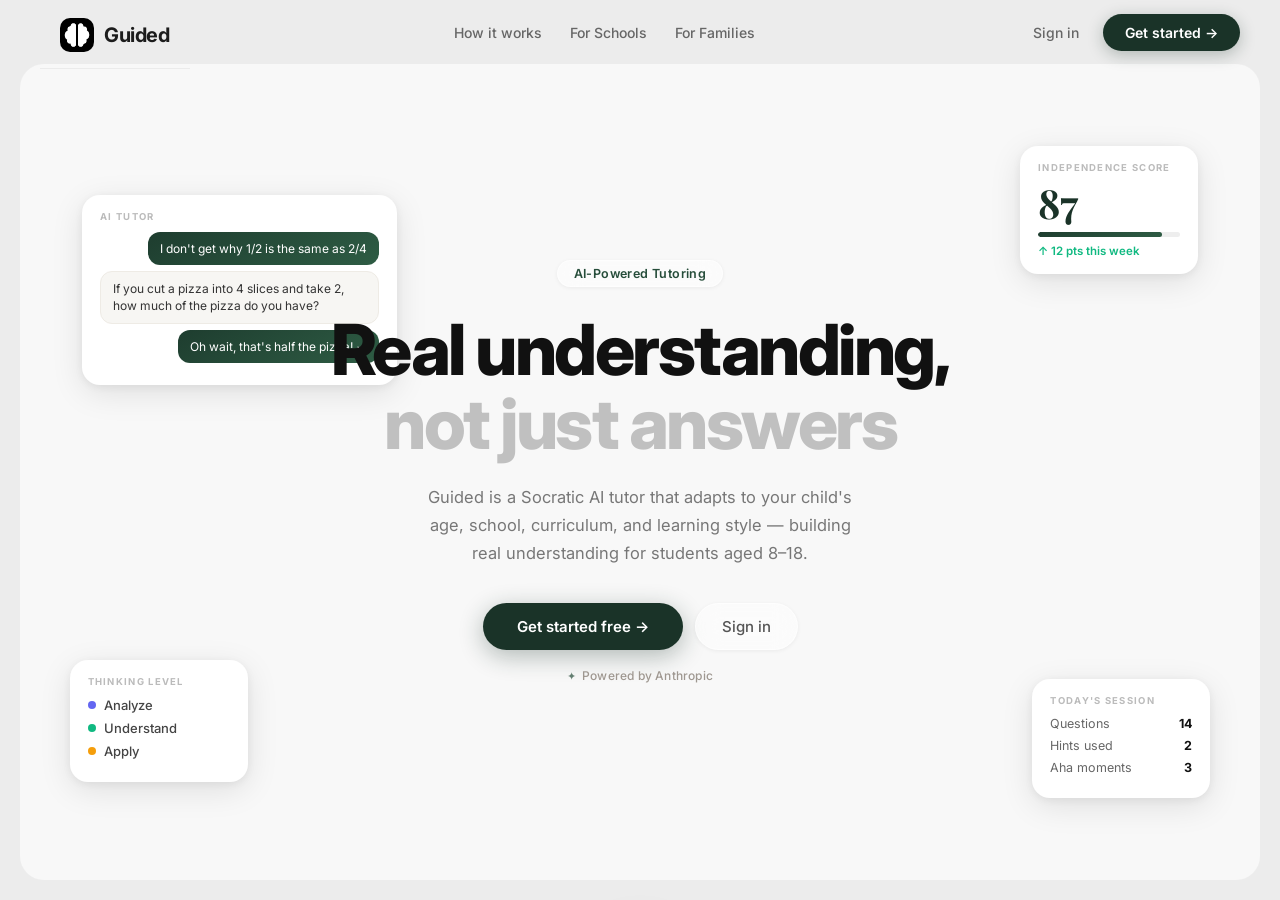
==== commit af94635c: "Port full landing page design to main Guided app - Replace hero-only landing with full scrollable pa" ====
--- a/index.html
+++ b/index.html
@@ -9,6 +9,10 @@
 <script src="https://cdn.jsdelivr.net/npm/@supabase/supabase-js@2"></script>
 <script src="https://cdn.jsdelivr.net/npm/marked@9/marked.min.js"></script>
 <script src="https://cdn.jsdelivr.net/npm/dompurify@3/dist/purify.min.js"></script>
+<script src="https://cdnjs.cloudflare.com/ajax/libs/pdf.js/3.11.174/pdf.min.js"></script>
+<link rel="stylesheet" href="https://cdn.jsdelivr.net/npm/katex@0.16.9/dist/katex.min.css"/>
+<script src="https://cdn.jsdelivr.net/npm/katex@0.16.9/dist/katex.min.js"></script>
+<script src="https://cdn.jsdelivr.net/npm/katex@0.16.9/dist/contrib/auto-render.min.js"></script>
 <script type="importmap">
 {
   "imports": {
@@ -708,6 +712,208 @@
   background: var(--paper);
 }
 
+/* Chat / Files tab bar */
+.chat-mode-tabs {
+  display: flex;
+  align-items: center;
+  gap: 0;
+  padding: 0 24px;
+  border-bottom: 1px solid var(--border);
+  background: var(--paper);
+  flex-shrink: 0;
+}
+.chat-mode-tab {
+  padding: 10px 18px;
+  font-size: 13px;
+  font-weight: 500;
+  font-family: var(--font-body);
+  color: var(--ink4);
+  background: none;
+  border: none;
+  border-bottom: 2px solid transparent;
+  cursor: pointer;
+  transition: all .15s;
+  letter-spacing: .01em;
+}
+.chat-mode-tab:hover { color: var(--ink2); background: rgba(0,0,0,.02); }
+.chat-mode-tab.active {
+  color: #1A3328;
+  font-weight: 600;
+  border-bottom-color: #1A3328;
+}
+.chat-mode-tab .tab-count {
+  display: inline-flex;
+  align-items: center;
+  justify-content: center;
+  min-width: 18px;
+  height: 18px;
+  padding: 0 5px;
+  margin-left: 6px;
+  font-size: 11px;
+  font-weight: 600;
+  background: rgba(26,51,40,.08);
+  color: #1A3328;
+  border-radius: 9px;
+}
+
+/* Files panel */
+#files-panel {
+  display: none;
+  flex: 1;
+  overflow-y: auto;
+  padding: 24px 28px;
+  flex-direction: column;
+  gap: 16px;
+}
+#files-panel.active { display: flex; }
+
+.files-empty {
+  display: flex;
+  flex-direction: column;
+  align-items: center;
+  justify-content: center;
+  flex: 1;
+  color: var(--ink4);
+  gap: 8px;
+  padding: 60px 0;
+}
+.files-empty-icon { font-size: 36px; opacity: .5; }
+.files-empty-text { font-size: 14px; }
+
+.files-section-title {
+  font-size: 11px;
+  font-weight: 700;
+  text-transform: uppercase;
+  letter-spacing: .06em;
+  color: var(--ink4);
+  padding: 4px 0;
+  margin-top: 8px;
+}
+
+.file-card {
+  display: flex;
+  align-items: flex-start;
+  gap: 12px;
+  padding: 12px 14px;
+  background: #fff;
+  border: 1px solid var(--border);
+  border-radius: 10px;
+  cursor: pointer;
+  transition: all .15s;
+}
+.file-card:hover { border-color: #1A3328; box-shadow: 0 2px 8px rgba(0,0,0,.06); }
+
+.file-card-icon {
+  width: 38px;
+  height: 38px;
+  border-radius: 8px;
+  display: flex;
+  align-items: center;
+  justify-content: center;
+  font-size: 18px;
+  flex-shrink: 0;
+}
+.file-card-icon.pdf { background: rgba(220,38,38,.08); color: #DC2626; }
+.file-card-icon.txt { background: rgba(37,99,235,.08); color: #2563EB; }
+.file-card-icon.doc { background: rgba(37,99,235,.08); color: #2563EB; }
+.file-card-icon.img { background: rgba(234,179,8,.08); color: #CA8A04; }
+.file-card-icon.other { background: rgba(107,114,128,.08); color: #6B7280; }
+
+.file-card-info { flex: 1; min-width: 0; }
+.file-card-name {
+  font-size: 13px;
+  font-weight: 600;
+  color: var(--ink1);
+  white-space: nowrap;
+  overflow: hidden;
+  text-overflow: ellipsis;
+}
+.file-card-meta {
+  font-size: 11px;
+  color: var(--ink4);
+  margin-top: 2px;
+  display: flex;
+  gap: 8px;
+}
+.file-card-preview {
+  font-size: 12px;
+  color: var(--ink3);
+  margin-top: 6px;
+  line-height: 1.4;
+  display: -webkit-box;
+  -webkit-line-clamp: 2;
+  -webkit-box-orient: vertical;
+  overflow: hidden;
+}
+
+/* File detail overlay */
+.file-detail-overlay {
+  display: none;
+  position: fixed;
+  inset: 0;
+  z-index: 9999;
+  background: rgba(0,0,0,.5);
+  align-items: center;
+  justify-content: center;
+  padding: 24px;
+}
+.file-detail-overlay.show { display: flex; }
+.file-detail-box {
+  background: #fff;
+  border-radius: 14px;
+  width: 100%;
+  max-width: 640px;
+  max-height: 80vh;
+  display: flex;
+  flex-direction: column;
+  box-shadow: 0 20px 60px rgba(0,0,0,.2);
+}
+.file-detail-header {
+  display: flex;
+  align-items: center;
+  justify-content: space-between;
+  padding: 16px 20px;
+  border-bottom: 1px solid var(--border);
+}
+.file-detail-title {
+  font-size: 15px;
+  font-weight: 600;
+  color: var(--ink1);
+}
+.file-detail-close {
+  width: 28px; height: 28px;
+  border-radius: 8px;
+  border: none;
+  background: rgba(0,0,0,.05);
+  font-size: 16px;
+  cursor: pointer;
+  display: flex;
+  align-items: center;
+  justify-content: center;
+}
+.file-detail-close:hover { background: rgba(0,0,0,.1); }
+.file-detail-content {
+  flex: 1;
+  overflow-y: auto;
+  padding: 20px;
+  font-size: 13px;
+  line-height: 1.6;
+  color: var(--ink2);
+  white-space: pre-wrap;
+  font-family: var(--font-body);
+}
+.file-detail-actions { display: flex; align-items: center; gap: 8px; }
+.file-detail-copy { padding: 5px 14px; border-radius: 8px; border: 1.5px solid var(--border); background: #fff; font-size: 12px; font-weight: 500; color: var(--ink2); cursor: pointer; transition: all .15s; font-family: var(--font-body); }
+.file-detail-copy:hover { background: var(--cream2); }
+.file-detail-copy.copied { background: rgba(26,51,40,.08); border-color: var(--forest); color: var(--forest); }
+.file-detail-meta { padding: 10px 20px; background: #FAF9F6; border-bottom: 1px solid #EDEAE5; display: flex; gap: 16px; flex-wrap: wrap; font-size: 12px; color: var(--ink3); }
+.file-detail-meta-item { display: flex; align-items: center; gap: 4px; }
+.file-detail-content.is-code { font-family: 'SF Mono','Menlo','Consolas',monospace; font-size: 12px; background: #1e1e1e; color: #d4d4d4; border-radius: 0 0 14px 14px; tab-size: 2; }
+.file-detail-content.is-image { display: flex; align-items: center; justify-content: center; padding: 16px; background: #F5F4F0; }
+.file-detail-img { max-width: 100%; max-height: 60vh; border-radius: 8px; object-fit: contain; box-shadow: 0 2px 12px rgba(0,0,0,.1); }
+.file-card-thumb { width: 52px; height: 52px; border-radius: 10px; overflow: hidden; flex-shrink: 0; background: #F5F4F0; }
+.file-card-thumb img { width: 100%; height: 100%; object-fit: cover; }
+
 
 /* Messages */
 #msgs {
@@ -1080,6 +1286,20 @@
   transition: all .15s;
 }
 .btn-whylearn:hover { border-color: #264D3A; color: #264D3A; background: rgba(38,77,58,.04); }
+
+.btn-back-subject {
+  background: transparent;
+  border: 1.5px solid #E8E4DE;
+  color: #4A4A4A;
+  border-radius: 20px;
+  padding: 5px 14px;
+  font-size: 12px;
+  font-weight: 600;
+  font-family: 'Plus Jakarta Sans', sans-serif;
+  cursor: pointer;
+  transition: all .15s;
+}
+.btn-back-subject:hover { border-color: #264D3A; color: #264D3A; background: rgba(38,77,58,.04); }
 
 .btn-testprep {
   background: rgba(37,99,235,.07);
@@ -2625,9 +2845,6 @@
 }
 #landing .fade-in.visible { opacity: 1; transform: translateY(0); }
 
-/* Logo brain */
-#landing .logo-brain { display: flex; align-items: center; justify-content: center; }
-
 /* Nav */
 #landing .nav {
   display: flex; align-items: center;
@@ -2662,8 +2879,6 @@
   text-decoration: none;
 }
 #landing .nav-cta:hover { transform: translateY(-2px); box-shadow: 0 8px 24px rgba(26,51,40,.36); background: var(--forest2); }
-
-/* Hamburger */
 #landing .nav-hamburger {
   display: none; background: none; border: none;
   width: 36px; height: 36px; cursor: pointer;
@@ -2692,16 +2907,12 @@
   min-height: calc(100vh - 84px);
 }
 #landing .dot-grid-canvas {
-  position: absolute;
-  top: 0; left: 0;
+  position: absolute; top: 0; left: 0;
   width: 100%; height: 100%;
-  z-index: 0;
-  pointer-events: none;
+  z-index: 0; pointer-events: none;
 }
 #landing .section-alt-canvas {
-  position: relative;
-  overflow: hidden;
-  background-image: none !important;
+  position: relative; overflow: hidden; background-image: none !important;
 }
 #landing .hero-copy {
   text-align: center; position: relative; z-index: 2;
@@ -2713,16 +2924,13 @@
   background: rgba(255,255,255,.45);
   -webkit-backdrop-filter: blur(12px) saturate(180%);
   backdrop-filter: blur(12px) saturate(180%);
-  color: var(--forest2);
-  border: 1px solid rgba(255,255,255,.55);
+  color: var(--forest2); border: 1px solid rgba(255,255,255,.55);
   border-radius: 100px; padding: 5px 16px;
   font-size: 12.5px; font-weight: 600; letter-spacing: .4px;
-  margin-bottom: 26px;
-  box-shadow: 0 1px 4px rgba(0,0,0,.06);
+  margin-bottom: 26px; box-shadow: 0 1px 4px rgba(0,0,0,.06);
 }
 #landing .hero-h1 {
-  font-family: var(--font-body);
-  font-size: clamp(48px, 5.5vw, 74px);
+  font-family: var(--font-body); font-size: clamp(48px, 5.5vw, 74px);
   font-weight: 800; line-height: 1.05; letter-spacing: -2.5px;
   color: #111; margin-bottom: 22px;
 }
@@ -2737,8 +2945,7 @@
   padding: 14px 34px; font-size: 15px; font-weight: 600;
   cursor: pointer; font-family: var(--font-body);
   box-shadow: 0 6px 24px rgba(26,51,40,.32);
-  transition: all .2s cubic-bezier(.16,1,.3,1);
-  text-decoration: none;
+  transition: all .2s cubic-bezier(.16,1,.3,1); text-decoration: none;
 }
 #landing .btn-primary:hover { transform: translateY(-2px); box-shadow: 0 8px 24px rgba(26,51,40,.36); background: var(--forest2); }
 #landing .btn-ghost {
@@ -2751,7 +2958,6 @@
   text-decoration: none; box-shadow: 0 1px 4px rgba(0,0,0,.06);
 }
 #landing .btn-ghost:hover { border-color: #999; color: #111; }
-
 #landing .powered {
   display: inline-flex; align-items: center; gap: 6px;
   font-size: 12px; color: var(--ink4); font-weight: 500;
@@ -2763,8 +2969,7 @@
 #landing .float-card {
   position: absolute; background: #FFFFFF; border-radius: 18px;
   padding: 16px 18px; box-shadow: 0 8px 32px rgba(0,0,0,.1), 0 2px 8px rgba(0,0,0,.06);
-  min-width: 178px; z-index: 1;
-  display: flex; flex-direction: column;
+  min-width: 178px; z-index: 1; display: flex; flex-direction: column;
 }
 #landing .float-card-label {
   font-size: 9.5px; font-weight: 700; letter-spacing: 1.3px;
@@ -2774,7 +2979,6 @@
 #landing .fc-2 { right: 5%; top: 10%; --rot: 3deg; animation: lp-float 5s ease-in-out infinite; animation-delay: -3.75s; }
 #landing .fc-3 { left: 4%; bottom: 12%; --rot: 2deg; animation: lp-float 5s ease-in-out infinite; animation-delay: -2.5s; }
 #landing .fc-4 { right: 4%; bottom: 10%; --rot: -3deg; animation: lp-float 5s ease-in-out infinite; animation-delay: -1.25s; }
-
 #landing .mini-bubble {
   border-radius: 12px; padding: 8px 12px; font-size: 12px; line-height: 1.45;
   margin-bottom: 6px; max-width: 279px; display: block;
@@ -2791,20 +2995,13 @@
 #landing .stat-row strong { color: #111; font-weight: 700; }
 
 /* Sections */
-#landing .section {
-  padding: 80px 24px;
-  max-width: 960px;
-  margin: 0 auto;
-}
+#landing .section { padding: 80px 24px; max-width: 960px; margin: 0 auto; }
 #landing .section-alt {
   background: #F8F8F8;
   background-image: radial-gradient(circle at 1px 1px, #E8E8E8 1px, transparent 0);
   background-size: 28px 28px;
 }
-#landing .section-header {
-  text-align: center;
-  margin-bottom: 52px;
-}
+#landing .section-header { text-align: center; margin-bottom: 52px; }
 #landing .section-eyebrow {
   display: inline-block;
   background: rgba(255,255,255,.5);
@@ -2817,97 +3014,55 @@
   box-shadow: 0 1px 4px rgba(0,0,0,.06);
 }
 #landing .section-title {
-  font-family: var(--font-body);
-  font-size: clamp(28px, 3.5vw, 42px);
-  font-weight: 800; letter-spacing: -1.5px;
-  color: #111; margin-bottom: 14px; line-height: 1.1;
-}
-#landing .section-sub {
-  font-size: 16px; color: #777; line-height: 1.7;
-  max-width: 520px; margin: 0 auto;
-}
-
-/* How it works */
+  font-family: var(--font-body); font-size: clamp(28px, 3.5vw, 42px);
+  font-weight: 800; letter-spacing: -1.5px; color: #111; margin-bottom: 14px; line-height: 1.1;
+}
+#landing .section-sub { font-size: 16px; color: #777; line-height: 1.7; max-width: 520px; margin: 0 auto; }
+
+/* Steps */
 #landing .steps { display: flex; flex-direction: column; gap: 4px; }
-#landing .step {
-  display: flex; gap: 20px; align-items: flex-start;
-  padding: 20px 0;
-  border-bottom: 1px solid var(--border-soft);
-}
+#landing .step { display: flex; gap: 20px; align-items: flex-start; padding: 20px 0; border-bottom: 1px solid var(--border-soft); }
 #landing .step:last-child { border-bottom: none; }
 #landing .step-num {
   width: 36px; height: 36px; border-radius: 50%;
-  background: var(--forest); color: #fff;
-  font-size: 13px; font-weight: 800;
-  display: flex; align-items: center; justify-content: center;
-  flex-shrink: 0;
+  background: var(--forest); color: #fff; font-size: 13px; font-weight: 800;
+  display: flex; align-items: center; justify-content: center; flex-shrink: 0;
 }
 #landing .step-body { flex: 1; }
-#landing .step-title {
-  font-family: var(--font-serif);
-  font-size: 17px; font-weight: 700; color: var(--ink);
-  margin-bottom: 6px; letter-spacing: -.2px;
-}
+#landing .step-title { font-family: var(--font-serif); font-size: 17px; font-weight: 700; color: var(--ink); margin-bottom: 6px; letter-spacing: -.2px; }
 #landing .step-desc { font-size: 14px; color: var(--ink3); line-height: 1.7; }
 #landing .step-desc strong { color: var(--ink2); font-weight: 600; }
 
 /* Feature grid */
-#landing .feature-grid {
-  display: grid; grid-template-columns: 1fr 1fr;
-  gap: 20px;
-}
+#landing .feature-grid { display: grid; grid-template-columns: 1fr 1fr; gap: 20px; }
 #landing .feature-card-centered { grid-column: 1 / -1; max-width: calc(50% - 10px); margin: 0 auto; width: 100%; }
 #landing .feature-card {
   background: #FFFFFF; border: 1px solid #EEEBE5;
-  border-radius: 20px; padding: 28px 26px;
-  transition: box-shadow .2s, transform .2s;
-}
-#landing .feature-card:hover {
-  box-shadow: 0 8px 32px rgba(0,0,0,.08);
-  transform: translateY(-2px);
-}
+  border-radius: 20px; padding: 28px 26px; transition: box-shadow .2s, transform .2s;
+}
+#landing .feature-card:hover { box-shadow: 0 8px 32px rgba(0,0,0,.08); transform: translateY(-2px); }
 #landing .feature-card-icon {
   width: 40px; height: 40px; border-radius: 12px;
   background: rgba(255,255,255,.55);
   -webkit-backdrop-filter: blur(8px) saturate(160%);
   backdrop-filter: blur(8px) saturate(160%);
-  border: 1px solid rgba(255,255,255,.65);
-  box-shadow: 0 1px 4px rgba(0,0,0,.07);
+  border: 1px solid rgba(255,255,255,.65); box-shadow: 0 1px 4px rgba(0,0,0,.07);
   display: flex; align-items: center; justify-content: center;
-  font-size: 18px; margin-bottom: 14px;
-  color: var(--forest);
-}
-#landing .feature-card-title {
-  font-size: 16px; font-weight: 700; color: var(--ink);
-  margin-bottom: 6px; letter-spacing: -.2px;
-}
-#landing .feature-card-desc {
-  font-size: 13.5px; color: var(--ink3); line-height: 1.65;
-}
+  font-size: 18px; margin-bottom: 14px; color: var(--forest);
+}
+#landing .feature-card-title { font-size: 16px; font-weight: 700; color: var(--ink); margin-bottom: 6px; letter-spacing: -.2px; }
+#landing .feature-card-desc { font-size: 13.5px; color: var(--ink3); line-height: 1.65; }
 
 /* Trust cards */
-#landing .trust-cards {
-  display: grid; grid-template-columns: repeat(2, 1fr);
-  gap: 20px; margin-bottom: 36px;
-}
-#landing .trust-card {
-  text-align: center; padding: 32px 24px;
-  background: #FFFFFF; border: 1px solid #EEEBE5;
-  border-radius: 20px;
-}
+#landing .trust-cards { display: grid; grid-template-columns: repeat(2, 1fr); gap: 20px; margin-bottom: 36px; }
+#landing .trust-card { text-align: center; padding: 32px 24px; background: #FFFFFF; border: 1px solid #EEEBE5; border-radius: 20px; }
 #landing .trust-card-icon {
-  width: 48px; height: 48px; border-radius: 14px;
-  background: var(--btn-gradient);
+  width: 48px; height: 48px; border-radius: 14px; background: var(--btn-gradient);
   display: flex; align-items: center; justify-content: center;
   margin: 0 auto 16px; font-size: 22px; color: #fff;
 }
-#landing .trust-card-title {
-  font-size: 15px; font-weight: 700; color: var(--ink);
-  margin-bottom: 6px;
-}
-#landing .trust-card-desc {
-  font-size: 13px; color: var(--ink3); line-height: 1.6;
-}
+#landing .trust-card-title { font-size: 15px; font-weight: 700; color: var(--ink); margin-bottom: 6px; }
+#landing .trust-card-desc { font-size: 13px; color: var(--ink3); line-height: 1.6; }
 #landing .trust-powered { text-align: center; }
 
 /* Info tooltip */
@@ -2921,46 +3076,28 @@
 }
 #landing .info-tip::after {
   content: attr(data-tip);
-  position: absolute; bottom: calc(100% + 10px); left: 50%;
-  transform: translateX(-50%);
-  background: var(--ink); color: #fff;
-  font-size: 12px; font-weight: 400; line-height: 1.55; text-align: left;
-  padding: 10px 14px; border-radius: 10px;
-  width: 240px; white-space: normal; z-index: 200;
-  box-shadow: 0 8px 24px rgba(0,0,0,.22);
-  opacity: 0; pointer-events: none;
-  transition: opacity .15s;
+  position: absolute; bottom: calc(100% + 10px); left: 50%; transform: translateX(-50%);
+  background: var(--ink); color: #fff; font-size: 12px; font-weight: 400; line-height: 1.55; text-align: left;
+  padding: 10px 14px; border-radius: 10px; width: 240px; white-space: normal; z-index: 200;
+  box-shadow: 0 8px 24px rgba(0,0,0,.22); opacity: 0; pointer-events: none; transition: opacity .15s;
 }
 #landing .info-tip::before {
-  content: '';
-  position: absolute; bottom: calc(100% + 4px); left: 50%;
-  transform: translateX(-50%);
-  border: 5px solid transparent; border-top-color: var(--ink);
-  z-index: 200; opacity: 0; pointer-events: none;
-  transition: opacity .15s;
+  content: ''; position: absolute; bottom: calc(100% + 4px); left: 50%; transform: translateX(-50%);
+  border: 5px solid transparent; border-top-color: var(--ink); z-index: 200; opacity: 0; pointer-events: none; transition: opacity .15s;
 }
 #landing .info-tip:hover::after, #landing .info-tip:hover::before { opacity: 1; }
 
 /* Waitlist */
 #landing .waitlist-wrap {
-  max-width: 620px; margin: 0 auto;
-  background: #FFFFFF; border: 1px solid #EEEBE5;
+  max-width: 620px; margin: 0 auto; background: #FFFFFF; border: 1px solid #EEEBE5;
   border-radius: 24px; padding: 28px 28px 8px;
 }
-#landing .waitlist-wrap iframe {
-  width: 100%; border: none; min-height: 220px;
-}
 
 /* Footer */
-#landing .footer {
-  padding: 48px 40px 32px;
-  border-top: 1px solid #E2E2E2;
-  background: #ECECEC;
-}
+#landing .footer { padding: 48px 40px 32px; border-top: 1px solid #E2E2E2; background: #ECECEC; }
 #landing .footer-inner {
   max-width: 960px; margin: 0 auto;
-  display: flex; justify-content: space-between; align-items: flex-start;
-  gap: 40px; flex-wrap: wrap;
+  display: flex; justify-content: space-between; align-items: flex-start; gap: 40px; flex-wrap: wrap;
 }
 #landing .footer-brand { max-width: 280px; }
 #landing .footer-logo {
@@ -2969,64 +3106,40 @@
   color: var(--ink); margin-bottom: 10px; text-decoration: none;
 }
 #landing .footer-mark {
-  width: 28px; height: 28px; border-radius: 8px;
-  background: var(--forest);
+  width: 28px; height: 28px; border-radius: 8px; background: var(--forest);
   display: flex; align-items: center; justify-content: center;
 }
-#landing .footer-tagline {
-  font-size: 13px; color: var(--ink3); line-height: 1.6;
-}
-#landing .footer-col-title {
-  font-size: 11px; font-weight: 700; letter-spacing: 1.2px;
-  text-transform: uppercase; color: var(--ink4); margin-bottom: 12px;
-}
-#landing .footer-col a {
-  display: block; font-size: 13.5px; color: var(--ink3);
-  text-decoration: none; padding: 4px 0; transition: color .15s;
-}
+#landing .footer-tagline { font-size: 13px; color: var(--ink3); line-height: 1.6; }
+#landing .footer-col-title { font-size: 11px; font-weight: 700; letter-spacing: 1.2px; text-transform: uppercase; color: var(--ink4); margin-bottom: 12px; }
+#landing .footer-col a { display: block; font-size: 13.5px; color: var(--ink3); text-decoration: none; padding: 4px 0; transition: color .15s; }
 #landing .footer-col a:hover { color: var(--ink); }
 #landing .footer-bottom {
-  max-width: 960px; margin: 32px auto 0;
-  padding-top: 20px; border-top: 1px solid #DCDCDC;
-  display: flex; justify-content: space-between; align-items: center;
-  flex-wrap: wrap; gap: 8px;
+  max-width: 960px; margin: 32px auto 0; padding-top: 20px; border-top: 1px solid #DCDCDC;
+  display: flex; justify-content: space-between; align-items: center; flex-wrap: wrap; gap: 8px;
 }
 #landing .footer-copy { font-size: 12px; color: #BBB; }
 
-/* Landing mobile */
+/* Mobile */
 @media (max-width: 768px) {
   #landing .nav { padding: 0 20px; }
   #landing .nav-links { display: none; }
   #landing .nav-actions .nav-cta { display: none; }
   #landing .nav-hamburger { display: flex; }
-
   #landing .nav-mobile {
     display: none; position: fixed; inset: 0; z-index: 99;
-    background: #ECECEC; flex-direction: column;
-    padding: 80px 32px 32px; gap: 8px;
+    background: #ECECEC; flex-direction: column; padding: 80px 32px 32px; gap: 8px;
   }
   #landing .nav-mobile.open { display: flex; }
-  #landing .nav-mobile a {
-    font-size: 22px; font-weight: 600; color: var(--ink);
-    text-decoration: none; padding: 12px 0;
-    border-bottom: 1px solid #E2E2E2;
-  }
-  #landing .nav-mobile .nav-cta {
-    display: inline-block; margin-top: 16px; text-align: center;
-    color: #fff !important;
-  }
-
+  #landing .nav-mobile a { font-size: 22px; font-weight: 600; color: var(--ink); text-decoration: none; padding: 12px 0; border-bottom: 1px solid #E2E2E2; }
+  #landing .nav-mobile .nav-cta { display: inline-block; margin-top: 16px; text-align: center; color: #fff !important; }
   #landing .hero { margin: 0 12px 12px; min-height: 80vh; }
   #landing .float-card { display: none; }
   #landing .hero-h1 { font-size: 42px; letter-spacing: -1.5px; }
-
   #landing .feature-grid { grid-template-columns: 1fr; }
   #landing .feature-card-centered { grid-column: auto; max-width: 100%; margin: 0; }
   #landing .trust-cards { grid-template-columns: 1fr; }
-
   #landing .section { padding: 56px 20px; }
 }
-
 @media (max-width: 480px) {
   #landing .hero-btns { flex-direction: column; }
   #landing .hero-copy { padding: 40px 16px; }
@@ -3034,21 +3147,11 @@
 
 /* ── Chat disclaimer ── */
 .chat-disclaimer {
-  text-align: center;
-  font-size: 11.5px;
-  color: var(--ink4);
-  padding: 5px 16px 10px;
-  line-height: 1.4;
+  text-align: center; font-size: 11.5px; color: var(--ink4); padding: 5px 16px 10px; line-height: 1.4;
 }
 .chat-disclaimer-link {
-  color: var(--ink3);
-  text-decoration: underline;
-  cursor: pointer;
-  background: none;
-  border: none;
-  padding: 0;
-  font-size: inherit;
-  font-family: inherit;
+  color: var(--ink3); text-decoration: underline; cursor: pointer;
+  background: none; border: none; padding: 0; font-size: inherit; font-family: inherit;
 }
 .chat-disclaimer-link:hover { color: var(--forest); }
 .chat-powered { font-weight: 600; color: var(--forest2); opacity: .75; }
@@ -3179,29 +3282,63 @@
 }
 .hiw-cta:hover { background: var(--forest2); }
 
-/* ── Calendar View ── */
-.cal-wrap { max-width: 700px; margin: 0 auto; padding: 24px 16px 40px; }
-.cal-header { display: flex; align-items: center; justify-content: space-between; flex-wrap: wrap; gap: 10px; margin-bottom: 20px; }
-.cal-header h2 { font-size: 20px; font-weight: 700; color: var(--ink1); margin: 0; }
+/* ── Calendar View — Apple Calendar Month Grid ── */
+.cal-wrap { max-width: 760px; margin: 0 auto; padding: 24px 16px 40px; }
+.cal-header { display: flex; align-items: center; justify-content: space-between; flex-wrap: wrap; gap: 10px; margin-bottom: 16px; }
+.cal-nav { display: flex; align-items: center; gap: 8px; }
+.cal-nav-btn { width: 32px; height: 32px; border-radius: 50%; border: 1.5px solid var(--border); background: #fff; font-size: 20px; color: var(--ink2); cursor: pointer; display: flex; align-items: center; justify-content: center; transition: all .15s; line-height: 1; }
+.cal-nav-btn:hover { background: var(--cream2); }
+.cal-month-title { font-size: 20px; font-weight: 700; color: var(--ink1); margin: 0; min-width: 160px; text-align: center; }
+.cal-today-btn { padding: 5px 14px; border-radius: 16px; border: 1.5px solid var(--border); background: #fff; font-size: 12px; font-weight: 600; color: var(--ink2); cursor: pointer; transition: all .15s; margin-left: 4px; }
+.cal-today-btn:hover { background: var(--forest); color: #fff; border-color: var(--forest); }
 .cal-header-right { display: flex; align-items: center; gap: 8px; flex-wrap: wrap; }
 .cal-chip { padding: 6px 14px; border-radius: 20px; border: 1.5px solid var(--border); background: #fff; font-size: 13px; font-weight: 600; color: var(--ink2); cursor: pointer; transition: all .15s; }
 .cal-chip.sel { background: var(--ink1); color: #fff; border-color: var(--ink1); }
-.cal-chip:hover:not(.sel) { background: var(--bg2); }
-.cal-refresh-btn { padding: 6px 14px; border-radius: 20px; border: 1.5px solid var(--border); background: #fff; font-size: 13px; font-weight: 600; color: var(--ink2); cursor: pointer; transition: all .15s; }
-.cal-refresh-btn:hover { background: var(--bg2); }
+.cal-chip:hover:not(.sel) { background: var(--cream2); }
+.cal-refresh-btn { width: 32px; height: 32px; border-radius: 50%; border: 1.5px solid var(--border); background: #fff; font-size: 16px; color: var(--ink2); cursor: pointer; display: flex; align-items: center; justify-content: center; transition: all .15s; }
+.cal-refresh-btn:hover { background: var(--cream2); }
 .cal-refresh-btn.loading { opacity: .55; pointer-events: none; }
-.cal-group { margin-bottom: 24px; }
-.cal-group-label { font-size: 11px; font-weight: 700; letter-spacing: .08em; text-transform: uppercase; color: var(--ink3); margin-bottom: 10px; padding: 0 2px; }
-.cal-card { display: flex; align-items: stretch; background: #fff; border: 1.5px solid var(--border); border-radius: 14px; overflow: hidden; margin-bottom: 10px; transition: box-shadow .15s; }
+
+/* Grid layout */
+.cal-grid { display: grid; grid-template-columns: repeat(7, 1fr); }
+.cal-weekdays { margin-bottom: 2px; }
+.cal-weekday { text-align: center; font-size: 11px; font-weight: 600; color: var(--ink4); padding: 8px 0; text-transform: uppercase; letter-spacing: .05em; }
+
+/* Day cells */
+.cal-day { min-height: 76px; border: 0.5px solid #E5E2DC; padding: 4px; cursor: pointer; position: relative; transition: background .12s; background: #fff; }
+.cal-day:hover { background: #FAF9F6; }
+.cal-day.outside { background: #F8F7F4; opacity: .4; }
+.cal-day.today { background: rgba(37,99,235,.05); }
+.cal-day.selected { background: rgba(26,51,40,.05); box-shadow: inset 0 0 0 1.5px var(--forest); }
+.cal-day-num { font-size: 12px; font-weight: 500; color: var(--ink2); padding: 2px 4px; line-height: 1; margin-bottom: 2px; }
+.cal-day.today .cal-day-num { background: #2563EB; color: #fff; border-radius: 50%; width: 22px; height: 22px; display: flex; align-items: center; justify-content: center; font-weight: 700; font-size: 11px; }
+.cal-day.outside .cal-day-num { color: var(--ink5); }
+
+/* Event dots/pills in day cells */
+.cal-day-events { display: flex; flex-direction: column; gap: 1px; overflow: hidden; }
+.cal-dot { font-size: 9px; font-weight: 600; padding: 1px 4px; border-radius: 3px; white-space: nowrap; overflow: hidden; text-overflow: ellipsis; line-height: 1.5; }
+.cal-dot.homework { background: rgba(37,99,235,.12); color: #2563EB; }
+.cal-dot.test { background: rgba(220,38,38,.12); color: #DC2626; }
+.cal-dot.overflow { font-size: 9px; color: var(--ink4); padding: 0 4px; background: none; }
+
+/* Detail panel below grid */
+.cal-detail { margin-top: 16px; border: 1.5px solid var(--border); border-radius: 14px; background: #fff; overflow: hidden; animation: calDetailIn .2s ease; }
+@keyframes calDetailIn { from { opacity: 0; transform: translateY(-8px); } to { opacity: 1; transform: translateY(0); } }
+.cal-detail-header { padding: 14px 18px; border-bottom: 1px solid #EDEAE5; font-size: 14px; font-weight: 700; color: var(--ink1); }
+.cal-detail-list { padding: 8px 0; }
+.cal-detail-empty { padding: 24px; text-align: center; color: var(--ink4); font-size: 13px; }
+
+/* Event cards inside detail panel */
+.cal-card { display: flex; align-items: stretch; background: #fff; border: 1.5px solid var(--border); border-radius: 14px; overflow: hidden; margin: 0 12px 8px; transition: box-shadow .15s; }
 .cal-card:hover { box-shadow: 0 4px 18px rgba(0,0,0,.08); }
 .cal-card-bar { width: 4px; flex-shrink: 0; }
-.cal-card-bar.homework { background: var(--blue); }
-.cal-card-bar.test { background: var(--red); }
+.cal-card-bar.homework { background: #2563EB; }
+.cal-card-bar.test { background: #DC2626; }
 .cal-card-body { flex: 1; padding: 12px 14px; min-width: 0; }
 .cal-card-top { display: flex; align-items: center; gap: 8px; margin-bottom: 6px; flex-wrap: wrap; }
 .cal-badge { font-size: 10px; font-weight: 700; letter-spacing: .06em; text-transform: uppercase; padding: 3px 8px; border-radius: 6px; }
-.cal-badge.homework { background: color-mix(in srgb, var(--blue) 12%, transparent); color: var(--blue); }
-.cal-badge.test { background: color-mix(in srgb, var(--red) 12%, transparent); color: var(--red); }
+.cal-badge.homework { background: rgba(37,99,235,.1); color: #2563EB; }
+.cal-badge.test { background: rgba(220,38,38,.1); color: #DC2626; }
 .cal-badge-subject { font-size: 12px; font-weight: 600; color: var(--ink2); }
 .cal-card-text { font-size: 14px; color: var(--ink1); line-height: 1.45; margin-bottom: 6px; word-break: break-word; }
 .cal-card-meta { font-size: 12px; color: var(--ink3); }
@@ -3211,6 +3348,15 @@
 .cal-empty-icon { font-size: 40px; margin-bottom: 12px; }
 .cal-empty-title { font-size: 17px; font-weight: 700; color: var(--ink2); margin-bottom: 6px; }
 .cal-empty-sub { font-size: 14px; color: var(--ink3); max-width: 340px; margin: 0 auto; }
+
+@media (max-width: 768px) {
+  .cal-wrap { padding: 16px 8px 32px; }
+  .cal-day { min-height: 56px; }
+  .cal-day-num { font-size: 11px; }
+  .cal-dot { font-size: 8px; padding: 1px 3px; }
+  .cal-header { flex-direction: column; align-items: flex-start; }
+  .cal-month-title { font-size: 18px; min-width: auto; }
+}
 
 /* ── Settings Modal ── */
 .stg-modal { position:fixed;inset:0;z-index:800;background:rgba(28,28,28,.45);backdrop-filter:blur(4px);display:flex;align-items:center;justify-content:center;padding:24px; }
@@ -4035,6 +4181,29 @@
 #sidebar-change-classroom:hover { background: #264D3A; }
 #sidebar-change-classroom:active { transform: scale(.97); }
 
+/* Load More History Button */
+.load-more-btn {
+  text-align: center;
+  padding: 12px 0 8px;
+  position: sticky;
+  top: 0;
+  z-index: 5;
+}
+.load-more-btn button {
+  background: rgba(26,51,40,.06);
+  border: 1.5px solid rgba(26,51,40,.12);
+  border-radius: 10px;
+  padding: 7px 18px;
+  font-size: 12px;
+  font-weight: 600;
+  color: #1A3328;
+  cursor: pointer;
+  font-family: var(--font-body);
+  transition: background .15s;
+}
+.load-more-btn button:hover { background: rgba(26,51,40,.1); }
+.load-more-btn button:disabled { opacity: .5; cursor: wait; }
+
 /* Hallway Fullscreen Overlay */
 #hallway-overlay {
   position: fixed;
@@ -4658,7 +4827,7 @@
 <!-- Nav -->
 <nav class="nav">
   <a href="#" class="nav-logo" onclick="lpCloseMobile();return false;">
-    <img src="new logo green.png" width="34" height="34" alt="Guided" style="display:block;border-radius:10px;">
+    <img src="new logo black.png" width="34" height="34" alt="Guided" style="display:block;border-radius:10px;">
     <span>Guided</span>
   </a>
   <div class="nav-links">
@@ -4691,7 +4860,7 @@
     <div class="float-card-label">AI Tutor</div>
     <div class="mini-bubble mini-user">I don't get why 1/2 is the same as 2/4</div>
     <div class="mini-bubble mini-ai">If you cut a pizza into 4 slices and take 2, how much of the pizza do you have?</div>
-    <div class="mini-bubble mini-user">Oh wait, that's half the pizza!  &#10003;</div>
+    <div class="mini-bubble mini-user">Oh wait, that's half the pizza! &#10003;</div>
   </div>
 
   <div class="float-card fc-2">
@@ -4725,7 +4894,6 @@
     </div>
     <div class="powered"><span class="powered-dot">&#10022;</span> Powered by Anthropic</div>
   </div>
-
 </section>
 
 <!-- How it works -->
@@ -4736,57 +4904,14 @@
     <h2 class="section-title">How it works</h2>
     <p class="section-sub">Seven things that make Guided different from every other AI tool your child has tried.</p>
   </div>
-
   <div class="steps">
-    <div class="step">
-      <div class="step-num">1</div>
-      <div class="step-body">
-        <div class="step-title">Set up in 2 minutes</div>
-        <div class="step-desc">Parent or student &mdash; pick your path. Create a profile with name, age, subjects, and school. <strong>Guided automatically adapts its language, analogies, and curriculum to match.</strong></div>
-      </div>
-    </div>
-    <div class="step">
-      <div class="step-num">2</div>
-      <div class="step-body">
-        <div class="step-title">Ask anything</div>
-        <div class="step-desc">Homework problem, confusing concept, exam prep. Type your question or talk to Guided using voice input. <strong>Currently built around the real German curriculum that schools actually use</strong> &mdash; with more curricula coming soon.</div>
-      </div>
-    </div>
-    <div class="step">
-      <div class="step-num">3</div>
-      <div class="step-body">
-        <div class="step-title">Guided never gives the answer</div>
-        <div class="step-desc">Instead of solving it for your child, Guided asks the right questions &mdash; leading them step by step to figure it out themselves. <strong>Real understanding only happens when you think it through yourself.</strong></div>
-      </div>
-    </div>
-    <div class="step">
-      <div class="step-num">4</div>
-      <div class="step-body">
-        <div class="step-title">When they're stuck, the Hint System helps</div>
-        <div class="step-desc">Three hints per session, each a little more specific. Your child decides how much help they need &mdash; and <strong>learns to push through difficulty before reaching for the next one.</strong></div>
-      </div>
-    </div>
-    <div class="step">
-      <div class="step-num">5</div>
-      <div class="step-body">
-        <div class="step-title">Every breakthrough gets recognised</div>
-        <div class="step-desc">When your child arrives at the answer on their own, Guided celebrates the moment and raises the bar. <strong>We call these AHA moments<span class="info-tip" data-tip="An AHA moment is when your child arrives at the correct answer on their own. Guided detects this, names exactly what they figured out, explains why it matters, and immediately raises the bar. Every AHA moment is tracked and visible to parents.">?</span>. You'll see every single one.</strong></div>
-      </div>
-    </div>
-    <div class="step">
-      <div class="step-num">6</div>
-      <div class="step-body">
-        <div class="step-title">You see the full picture</div>
-        <div class="step-desc">The Parent Dashboard tracks <strong>Bloom's Taxonomy levels, hint usage, and AHA moments</strong> &mdash; so you can see how your child's thinking is improving over time, not just what they're chatting about.</div>
-      </div>
-    </div>
-    <div class="step">
-      <div class="step-num">7</div>
-      <div class="step-body">
-        <div class="step-title">Works with schools</div>
-        <div class="step-desc">Guided connects to your school's Slack* and automatically picks up what teachers post &mdash; lesson notes, assignments, announcements. When a student asks for help that evening, <strong>the tutor already knows what was covered. No uploading, no extra apps.</strong> <br /><br />* Microsoft Teams integration coming soon.</div>
-      </div>
-    </div>
+    <div class="step"><div class="step-num">1</div><div class="step-body"><div class="step-title">Set up in 2 minutes</div><div class="step-desc">Parent or student &mdash; pick your path. Create a profile with name, age, subjects, and school. <strong>Guided automatically adapts its language, analogies, and curriculum to match.</strong></div></div></div>
+    <div class="step"><div class="step-num">2</div><div class="step-body"><div class="step-title">Ask anything</div><div class="step-desc">Homework problem, confusing concept, exam prep. Type your question or talk to Guided using voice input. <strong>Currently built around the real German curriculum that schools actually use</strong> &mdash; with more curricula coming soon.</div></div></div>
+    <div class="step"><div class="step-num">3</div><div class="step-body"><div class="step-title">Guided never gives the answer</div><div class="step-desc">Instead of solving it for your child, Guided asks the right questions &mdash; leading them step by step to figure it out themselves. <strong>Real understanding only happens when you think it through yourself.</strong></div></div></div>
+    <div class="step"><div class="step-num">4</div><div class="step-body"><div class="step-title">When they're stuck, the Hint System helps</div><div class="step-desc">Three hints per session, each a little more specific. Your child decides how much help they need &mdash; and <strong>learns to push through difficulty before reaching for the next one.</strong></div></div></div>
+    <div class="step"><div class="step-num">5</div><div class="step-body"><div class="step-title">Every breakthrough gets recognised</div><div class="step-desc">When your child arrives at the answer on their own, Guided celebrates the moment and raises the bar. <strong>We call these AHA moments<span class="info-tip" data-tip="An AHA moment is when your child arrives at the correct answer on their own. Guided detects this, names exactly what they figured out, explains why it matters, and immediately raises the bar. Every AHA moment is tracked and visible to parents.">?</span>. You'll see every single one.</strong></div></div></div>
+    <div class="step"><div class="step-num">6</div><div class="step-body"><div class="step-title">You see the full picture</div><div class="step-desc">The Parent Dashboard tracks <strong>Bloom's Taxonomy levels, hint usage, and AHA moments</strong> &mdash; so you can see how your child's thinking is improving over time, not just what they're chatting about.</div></div></div>
+    <div class="step"><div class="step-num">7</div><div class="step-body"><div class="step-title">Works with schools</div><div class="step-desc">Guided connects to your school's Slack* and automatically picks up what teachers post &mdash; lesson notes, assignments, announcements. When a student asks for help that evening, <strong>the tutor already knows what was covered. No uploading, no extra apps.</strong><br><br>* Microsoft Teams integration coming soon.</div></div></div>
   </div>
 </section>
 </div>
@@ -4798,29 +4923,10 @@
     <h2 class="section-title">Works directly with your school</h2>
     <p class="section-sub">A tutoring layer that integrates with your school's curriculum &mdash; not against it.</p>
   </div>
-
   <div class="feature-grid">
-    <div class="feature-card">
-      <div class="feature-card-icon">
-        <svg width="20" height="20" viewBox="0 0 24 24" fill="none" stroke="currentColor" stroke-width="2" stroke-linecap="round" stroke-linejoin="round"><path d="M21 15a2 2 0 0 1-2 2H7l-4 4V5a2 2 0 0 1 2-2h14a2 2 0 0 1 2 2z"/></svg>
-      </div>
-      <div class="feature-card-title">Syncs with Slack* automatically</div>
-      <div class="feature-card-desc">Teachers post in Slack* as normal. Guided picks up lesson notes, assignments, and announcements &mdash; zero extra work. <br /> <br />* Microsoft Teams integration coming soon.</div>
-    </div>
-    <div class="feature-card">
-      <div class="feature-card-icon">
-        <svg width="20" height="20" viewBox="0 0 24 24" fill="none" stroke="currentColor" stroke-width="2" stroke-linecap="round" stroke-linejoin="round"><path d="M12 2l10 18H2L12 2z"/><line x1="5.5" y1="14" x2="18.5" y2="14"/><line x1="7.5" y1="10" x2="16.5" y2="10"/><line x1="9.5" y1="6" x2="14.5" y2="6"/></svg>
-      </div>
-      <div class="feature-card-title">Bloom's Taxonomy tracking <span class="info-tip" data-tip="Bloom's Taxonomy is a framework that ranks thinking from basic recall (remembering facts) up to higher-order skills like analysis and creation. Guided tracks where each student sits on this scale in real time.">?</span></div>
-      <div class="feature-card-desc">See whether students are at recall, understanding, application, or analysis level &mdash; in real time, per session.</div>
-    </div>
-    <div class="feature-card feature-card-centered">
-      <div class="feature-card-icon">
-        <svg width="20" height="20" viewBox="0 0 24 24" fill="none" stroke="currentColor" stroke-width="2" stroke-linecap="round" stroke-linejoin="round"><circle cx="12" cy="12" r="10"/><line x1="2" y1="12" x2="22" y2="12"/><path d="M12 2a15.3 15.3 0 0 1 4 10 15.3 15.3 0 0 1-4 10 15.3 15.3 0 0 1-4-10 15.3 15.3 0 0 1 4-10z"/></svg>
-      </div>
-      <div class="feature-card-title">Built on real German curriculum</div>
-      <div class="feature-card-desc">Guided works with the actual curriculum your school uses &mdash; not generic content. Currently supporting the German school system and Abitur. More national curricula coming soon.</div>
-    </div>
+    <div class="feature-card"><div class="feature-card-icon"><svg width="20" height="20" viewBox="0 0 24 24" fill="none" stroke="currentColor" stroke-width="2" stroke-linecap="round" stroke-linejoin="round"><path d="M21 15a2 2 0 0 1-2 2H7l-4 4V5a2 2 0 0 1 2-2h14a2 2 0 0 1 2 2z"/></svg></div><div class="feature-card-title">Syncs with Slack* automatically</div><div class="feature-card-desc">Teachers post in Slack* as normal. Guided picks up lesson notes, assignments, and announcements &mdash; zero extra work.<br><br>* Microsoft Teams integration coming soon.</div></div>
+    <div class="feature-card"><div class="feature-card-icon"><svg width="20" height="20" viewBox="0 0 24 24" fill="none" stroke="currentColor" stroke-width="2" stroke-linecap="round" stroke-linejoin="round"><path d="M12 2l10 18H2L12 2z"/><line x1="5.5" y1="14" x2="18.5" y2="14"/><line x1="7.5" y1="10" x2="16.5" y2="10"/><line x1="9.5" y1="6" x2="14.5" y2="6"/></svg></div><div class="feature-card-title">Bloom's Taxonomy tracking <span class="info-tip" data-tip="Bloom's Taxonomy is a framework that ranks thinking from basic recall (remembering facts) up to higher-order skills like analysis and creation. Guided tracks where each student sits on this scale in real time.">?</span></div><div class="feature-card-desc">See whether students are at recall, understanding, application, or analysis level &mdash; in real time, per session.</div></div>
+    <div class="feature-card feature-card-centered"><div class="feature-card-icon"><svg width="20" height="20" viewBox="0 0 24 24" fill="none" stroke="currentColor" stroke-width="2" stroke-linecap="round" stroke-linejoin="round"><circle cx="12" cy="12" r="10"/><line x1="2" y1="12" x2="22" y2="12"/><path d="M12 2a15.3 15.3 0 0 1 4 10 15.3 15.3 0 0 1-4 10 15.3 15.3 0 0 1-4-10 15.3 15.3 0 0 1 4-10z"/></svg></div><div class="feature-card-title">Built on real German curriculum</div><div class="feature-card-desc">Guided works with the actual curriculum your school uses &mdash; not generic content. Currently supporting the German school system and Abitur. More national curricula coming soon.</div></div>
   </div>
 </section>
 
@@ -4832,50 +4938,13 @@
     <h2 class="section-title">Peace of mind for parents</h2>
     <p class="section-sub">Your child gets real help &mdash; and you see exactly how they're learning.</p>
   </div>
-
   <div class="feature-grid">
-    <div class="feature-card">
-      <div class="feature-card-icon">
-        <svg width="20" height="20" viewBox="0 0 24 24" fill="none" stroke="currentColor" stroke-width="1.8" stroke-linecap="round" stroke-linejoin="round"><path d="M8.5 4.5a3.5 3.5 0 0 0-3 5.2A3 3 0 0 0 7 15.5h9.5a3 3 0 0 0 .6-5.9 3.5 3.5 0 0 0-3.5-5.1 3.5 3.5 0 0 0-5.1 0z"/><circle cx="5.5" cy="17" r=".9" fill="currentColor" stroke="none"/><circle cx="4" cy="19" r=".65" fill="currentColor" stroke="none"/><circle cx="2.8" cy="21" r=".45" fill="currentColor" stroke="none"/><path d="M11 8a1.5 1.5 0 0 1 1.5 1.5c0 1-1.5 1.5-1.5 1.5v.5"/><circle cx="11" cy="13.5" r=".5" fill="currentColor" stroke="none"/></svg>
-      </div>
-      <div class="feature-card-title">Never gives the answer</div>
-      <div class="feature-card-desc">Guided asks the right questions to help your child think through problems themselves. Real understanding, not answer-copying.</div>
-    </div>
-    <div class="feature-card">
-      <div class="feature-card-icon">
-        <svg width="20" height="20" viewBox="0 0 24 24" fill="none" stroke="currentColor" stroke-width="2" stroke-linecap="round" stroke-linejoin="round"><rect x="3" y="3" width="18" height="18" rx="2" ry="2"/><line x1="3" y1="9" x2="21" y2="9"/><line x1="9" y1="21" x2="9" y2="9"/></svg>
-      </div>
-      <div class="feature-card-title">Parent Dashboard</div>
-      <div class="feature-card-desc">See how your child's thinking is improving &mdash; not just what they're chatting about. Track Bloom's levels, hint usage, and AHA moments across every session.</div>
-    </div>
-    <div class="feature-card">
-      <div class="feature-card-icon">
-        <svg width="20" height="20" viewBox="0 0 24 24" fill="none" stroke="currentColor" stroke-width="2" stroke-linecap="round" stroke-linejoin="round"><path d="M20 21v-2a4 4 0 0 0-4-4H8a4 4 0 0 0-4 4v2"/><circle cx="12" cy="7" r="4"/></svg>
-      </div>
-      <div class="feature-card-title">Adapts to your child</div>
-      <div class="feature-card-desc">Language, difficulty, and analogies adjust automatically to your child's age. An 8-year-old and a 17-year-old get completely different experiences.</div>
-    </div>
-    <div class="feature-card">
-      <div class="feature-card-icon">
-        <svg width="20" height="20" viewBox="0 0 24 24" fill="none" stroke="currentColor" stroke-width="2" stroke-linecap="round" stroke-linejoin="round"><path d="M2 3h6a4 4 0 0 1 4 4v14a3 3 0 0 0-3-3H2z"/><path d="M22 3h-6a4 4 0 0 0-4 4v14a3 3 0 0 1 3-3h7z"/></svg>
-      </div>
-      <div class="feature-card-title">Works across subjects</div>
-      <div class="feature-card-desc">Maths, science, languages, history, geography &mdash; Guided handles them all with the same Socratic approach.</div>
-    </div>
-    <div class="feature-card">
-      <div class="feature-card-icon">
-        <svg width="20" height="20" viewBox="0 0 24 24" fill="none" stroke="currentColor" stroke-width="2" stroke-linecap="round" stroke-linejoin="round"><path d="M12 1a3 3 0 0 0-3 3v8a3 3 0 0 0 6 0V4a3 3 0 0 0-3-3z"/><path d="M19 10v2a7 7 0 0 1-14 0v-2"/><line x1="12" y1="19" x2="12" y2="23"/><line x1="8" y1="23" x2="16" y2="23"/></svg>
-      </div>
-      <div class="feature-card-title">Voice-powered learning</div>
-      <div class="feature-card-desc">Your child can talk to Guided and hear responses read back. Great for younger students, language learners, or anyone who thinks better out loud.</div>
-    </div>
-    <div class="feature-card">
-      <div class="feature-card-icon">
-        <svg width="20" height="20" viewBox="0 0 24 24" fill="none" stroke="currentColor" stroke-width="2" stroke-linecap="round" stroke-linejoin="round"><line x1="18" y1="20" x2="18" y2="10"/><line x1="12" y1="20" x2="12" y2="4"/><line x1="6" y1="20" x2="6" y2="14"/><line x1="2" y1="20" x2="22" y2="20"/></svg>
-      </div>
-      <div class="feature-card-title">Draws diagrams when it helps</div>
-      <div class="feature-card-desc">Geometry, timelines, graphs &mdash; Guided generates clean diagrams inline when a visual explanation works better than words. Great for visual learners.</div>
-    </div>
+    <div class="feature-card"><div class="feature-card-icon"><svg width="20" height="20" viewBox="0 0 24 24" fill="none" stroke="currentColor" stroke-width="1.8" stroke-linecap="round" stroke-linejoin="round"><path d="M8.5 4.5a3.5 3.5 0 0 0-3 5.2A3 3 0 0 0 7 15.5h9.5a3 3 0 0 0 .6-5.9 3.5 3.5 0 0 0-3.5-5.1 3.5 3.5 0 0 0-5.1 0z"/><circle cx="5.5" cy="17" r=".9" fill="currentColor" stroke="none"/><circle cx="4" cy="19" r=".65" fill="currentColor" stroke="none"/><circle cx="2.8" cy="21" r=".45" fill="currentColor" stroke="none"/><path d="M11 8a1.5 1.5 0 0 1 1.5 1.5c0 1-1.5 1.5-1.5 1.5v.5"/><circle cx="11" cy="13.5" r=".5" fill="currentColor" stroke="none"/></svg></div><div class="feature-card-title">Never gives the answer</div><div class="feature-card-desc">Guided asks the right questions to help your child think through problems themselves. Real understanding, not answer-copying.</div></div>
+    <div class="feature-card"><div class="feature-card-icon"><svg width="20" height="20" viewBox="0 0 24 24" fill="none" stroke="currentColor" stroke-width="2" stroke-linecap="round" stroke-linejoin="round"><rect x="3" y="3" width="18" height="18" rx="2" ry="2"/><line x1="3" y1="9" x2="21" y2="9"/><line x1="9" y1="21" x2="9" y2="9"/></svg></div><div class="feature-card-title">Parent Dashboard</div><div class="feature-card-desc">See how your child's thinking is improving &mdash; not just what they're chatting about. Track Bloom's levels, hint usage, and AHA moments across every session.</div></div>
+    <div class="feature-card"><div class="feature-card-icon"><svg width="20" height="20" viewBox="0 0 24 24" fill="none" stroke="currentColor" stroke-width="2" stroke-linecap="round" stroke-linejoin="round"><path d="M20 21v-2a4 4 0 0 0-4-4H8a4 4 0 0 0-4 4v2"/><circle cx="12" cy="7" r="4"/></svg></div><div class="feature-card-title">Adapts to your child</div><div class="feature-card-desc">Language, difficulty, and analogies adjust automatically to your child's age. An 8-year-old and a 17-year-old get completely different experiences.</div></div>
+    <div class="feature-card"><div class="feature-card-icon"><svg width="20" height="20" viewBox="0 0 24 24" fill="none" stroke="currentColor" stroke-width="2" stroke-linecap="round" stroke-linejoin="round"><path d="M2 3h6a4 4 0 0 1 4 4v14a3 3 0 0 0-3-3H2z"/><path d="M22 3h-6a4 4 0 0 0-4 4v14a3 3 0 0 1 3-3h7z"/></svg></div><div class="feature-card-title">Works across subjects</div><div class="feature-card-desc">Maths, science, languages, history, geography &mdash; Guided handles them all with the same Socratic approach.</div></div>
+    <div class="feature-card"><div class="feature-card-icon"><svg width="20" height="20" viewBox="0 0 24 24" fill="none" stroke="currentColor" stroke-width="2" stroke-linecap="round" stroke-linejoin="round"><path d="M12 1a3 3 0 0 0-3 3v8a3 3 0 0 0 6 0V4a3 3 0 0 0-3-3z"/><path d="M19 10v2a7 7 0 0 1-14 0v-2"/><line x1="12" y1="19" x2="12" y2="23"/><line x1="8" y1="23" x2="16" y2="23"/></svg></div><div class="feature-card-title">Voice-powered learning</div><div class="feature-card-desc">Your child can talk to Guided and hear responses read back. Great for younger students, language learners, or anyone who thinks better out loud.</div></div>
+    <div class="feature-card"><div class="feature-card-icon"><svg width="20" height="20" viewBox="0 0 24 24" fill="none" stroke="currentColor" stroke-width="2" stroke-linecap="round" stroke-linejoin="round"><line x1="18" y1="20" x2="18" y2="10"/><line x1="12" y1="20" x2="12" y2="4"/><line x1="6" y1="20" x2="6" y2="14"/><line x1="2" y1="20" x2="22" y2="20"/></svg></div><div class="feature-card-title">Draws diagrams when it helps</div><div class="feature-card-desc">Geometry, timelines, graphs &mdash; Guided generates clean diagrams inline when a visual explanation works better than words. Great for visual learners.</div></div>
   </div>
 </section>
 </div>
@@ -4887,44 +4956,16 @@
     <h2 class="section-title">Built on proven methods</h2>
     <p class="section-sub">Every feature is designed around how students actually learn.</p>
   </div>
-
   <div class="trust-cards">
-    <div class="trust-card">
-      <div class="trust-card-icon">
-        <svg width="22" height="22" viewBox="0 0 24 24" fill="none" stroke="currentColor" stroke-width="1.5" stroke-linecap="round" stroke-linejoin="round"><path d="M12 2.5a7 7 0 0 1 7 7v1.5c0 3.5-2.5 6-5.5 6.5v2H10.5v-2C7.5 17 5 14.5 5 11V9.5a7 7 0 0 1 7-7z"/><path d="M5.5 9c0-3.5 3-6 6.5-6s6.5 2.5 6.5 6"/><path d="M6.5 7.5c.5-2 2.5-3.5 5.5-3.5s5 1.5 5.5 3.5"/><path d="M8.5 10c.5-.5 1.5-.5 2 0"/><path d="M13.5 10c.5-.5 1.5-.5 2 0"/><circle cx="10" cy="11.5" r=".6" fill="currentColor"/><circle cx="14" cy="11.5" r=".6" fill="currentColor"/><path d="M12 12v1.5l-1 .5h2"/><path d="M9.5 15c.7.5 1.5.5 2.5.3.7-.1 1.5.1 2.5.3"/><path d="M8 15.5c-.5 1.5 0 3 1.5 3.5"/><path d="M16 15.5c.5 1.5 0 3-1.5 3.5"/><path d="M9.5 19c.5 1 1.2 1.5 2.5 1.5s2-.5 2.5-1.5"/></svg>
-      </div>
-      <div class="trust-card-title">Socratic Method <span class="info-tip" data-tip="The Socratic Method is a teaching technique from ancient Greece where the teacher never gives the answer — instead asking questions that lead the student to discover it themselves. Guided uses this as its core approach.">?</span></div>
-      <div class="trust-card-desc">2,400 years old and still the most effective way to teach. Guided asks &mdash; never tells.</div>
-    </div>
-    <div class="trust-card">
-      <div class="trust-card-icon">
-        <svg width="22" height="22" viewBox="0 0 24 24" fill="none" stroke="currentColor" stroke-width="2" stroke-linecap="round" stroke-linejoin="round"><path d="M12 2l10 18H2L12 2z"/><line x1="5.5" y1="14" x2="18.5" y2="14"/><line x1="7.5" y1="10" x2="16.5" y2="10"/><line x1="9.5" y1="6" x2="14.5" y2="6"/></svg>
-      </div>
-      <div class="trust-card-title">Bloom's Taxonomy <span class="info-tip" data-tip="Bloom's Taxonomy ranks thinking from basic recall (remembering facts) up to higher-order skills like analysis and creation. Guided tracks where your child sits on this scale in real time.">?</span></div>
-      <div class="trust-card-desc">Tracks cognitive depth from basic recall to creative thinking &mdash; per session, per student.</div>
-    </div>
-    <div class="trust-card">
-      <div class="trust-card-icon">
-        <svg width="22" height="22" viewBox="0 0 24 24" fill="none" stroke="currentColor" stroke-width="2" stroke-linecap="round" stroke-linejoin="round"><path d="M12 5a3 3 0 1 0-5.997.125 4 4 0 0 0-2.526 5.77 4 4 0 0 0 .556 6.588A4 4 0 1 0 12 18Z"/><path d="M12 5a3 3 0 1 1 5.997.125 4 4 0 0 1 2.526 5.77 4 4 0 0 1-.556 6.588A4 4 0 1 1 12 18Z"/><path d="M15 13a4.5 4.5 0 0 1-3-4 4.5 4.5 0 0 1-3 4"/><path d="M17.599 6.5a3 3 0 0 0 .399-1.375"/><path d="M6.003 5.125A3 3 0 0 0 6.401 6.5"/><path d="M3.477 10.896a4 4 0 0 1 .585-.396"/><path d="M19.938 10.5a4 4 0 0 1 .585.396"/><path d="M6 18a4 4 0 0 1-1.967-.516"/><path d="M19.967 17.484A4 4 0 0 1 18 18"/></svg>
-      </div>
-      <div class="trust-card-title">Retrieval Practice <span class="info-tip" data-tip="Retrieval practice is a powerful, evidence-based learning strategy that boosts long-term retention by actively recalling information from memory rather than passively reviewing material. Guided uses this technique to help students retain knowledge more effectively.">?</span></div>
-      <div class="trust-card-desc">Guided actively recalls information from memory rather than passively reviewing material to help students retain knowledge long-term more effectively.</div>
-    </div>
-    <div class="trust-card">
-      <div class="trust-card-icon">
-        <svg width="22" height="22" viewBox="0 0 24 24" fill="none" stroke="currentColor" stroke-width="2" stroke-linecap="round" stroke-linejoin="round"><circle cx="12" cy="12" r="10"/><line x1="2" y1="12" x2="22" y2="12"/><path d="M12 2a15.3 15.3 0 0 1 4 10 15.3 15.3 0 0 1-4 10 15.3 15.3 0 0 1-4-10 15.3 15.3 0 0 1 4-10z"/></svg>
-      </div>
-      <div class="trust-card-title">Curriculum-Aware AI</div>
-      <div class="trust-card-desc">Guided knows what you need to know for your personalised curriculum &mdash; not generic content. Deep German school system support today, more curricula coming.</div>
-    </div>
+    <div class="trust-card"><div class="trust-card-icon"><svg width="22" height="22" viewBox="0 0 24 24" fill="none" stroke="currentColor" stroke-width="1.5" stroke-linecap="round" stroke-linejoin="round"><path d="M12 2.5a7 7 0 0 1 7 7v1.5c0 3.5-2.5 6-5.5 6.5v2H10.5v-2C7.5 17 5 14.5 5 11V9.5a7 7 0 0 1 7-7z"/><path d="M5.5 9c0-3.5 3-6 6.5-6s6.5 2.5 6.5 6"/><path d="M8.5 10c.5-.5 1.5-.5 2 0"/><path d="M13.5 10c.5-.5 1.5-.5 2 0"/><circle cx="10" cy="11.5" r=".6" fill="currentColor"/><circle cx="14" cy="11.5" r=".6" fill="currentColor"/><path d="M12 12v1.5l-1 .5h2"/></svg></div><div class="trust-card-title">Socratic Method <span class="info-tip" data-tip="The Socratic Method is a teaching technique from ancient Greece where the teacher never gives the answer — instead asking questions that lead the student to discover it themselves. Guided uses this as its core approach.">?</span></div><div class="trust-card-desc">2,400 years old and still the most effective way to teach. Guided asks &mdash; never tells.</div></div>
+    <div class="trust-card"><div class="trust-card-icon"><svg width="22" height="22" viewBox="0 0 24 24" fill="none" stroke="currentColor" stroke-width="2" stroke-linecap="round" stroke-linejoin="round"><path d="M12 2l10 18H2L12 2z"/><line x1="5.5" y1="14" x2="18.5" y2="14"/><line x1="7.5" y1="10" x2="16.5" y2="10"/><line x1="9.5" y1="6" x2="14.5" y2="6"/></svg></div><div class="trust-card-title">Bloom's Taxonomy <span class="info-tip" data-tip="Bloom's Taxonomy ranks thinking from basic recall (remembering facts) up to higher-order skills like analysis and creation. Guided tracks where your child sits on this scale in real time.">?</span></div><div class="trust-card-desc">Tracks cognitive depth from basic recall to creative thinking &mdash; per session, per student.</div></div>
+    <div class="trust-card"><div class="trust-card-icon"><svg width="22" height="22" viewBox="0 0 24 24" fill="none" stroke="currentColor" stroke-width="2" stroke-linecap="round" stroke-linejoin="round"><path d="M12 5a3 3 0 1 0-5.997.125 4 4 0 0 0-2.526 5.77 4 4 0 0 0 .556 6.588A4 4 0 1 0 12 18Z"/><path d="M12 5a3 3 0 1 1 5.997.125 4 4 0 0 1 2.526 5.77 4 4 0 0 1-.556 6.588A4 4 0 1 1 12 18Z"/><path d="M15 13a4.5 4.5 0 0 1-3-4 4.5 4.5 0 0 1-3 4"/><path d="M17.599 6.5a3 3 0 0 0 .399-1.375"/><path d="M6.003 5.125A3 3 0 0 0 6.401 6.5"/><path d="M3.477 10.896a4 4 0 0 1 .585-.396"/><path d="M19.938 10.5a4 4 0 0 1 .585.396"/><path d="M6 18a4 4 0 0 1-1.967-.516"/><path d="M19.967 17.484A4 4 0 0 1 18 18"/></svg></div><div class="trust-card-title">Retrieval Practice <span class="info-tip" data-tip="Retrieval practice is a powerful, evidence-based learning strategy that boosts long-term retention by actively recalling information from memory rather than passively reviewing material. Guided uses this technique to help students retain knowledge more effectively.">?</span></div><div class="trust-card-desc">Guided actively recalls information from memory rather than passively reviewing material to help students retain knowledge long-term more effectively.</div></div>
+    <div class="trust-card"><div class="trust-card-icon"><svg width="22" height="22" viewBox="0 0 24 24" fill="none" stroke="currentColor" stroke-width="2" stroke-linecap="round" stroke-linejoin="round"><circle cx="12" cy="12" r="10"/><line x1="2" y1="12" x2="22" y2="12"/><path d="M12 2a15.3 15.3 0 0 1 4 10 15.3 15.3 0 0 1-4 10 15.3 15.3 0 0 1-4-10 15.3 15.3 0 0 1 4-10z"/></svg></div><div class="trust-card-title">Curriculum-Aware AI</div><div class="trust-card-desc">Guided knows what you need to know for your personalised curriculum &mdash; not generic content. Deep German school system support today, more curricula coming.</div></div>
   </div>
-
-  <div class="trust-powered">
-    <div class="powered"><span class="powered-dot">&#10022;</span> Powered by Anthropic</div>
-  </div>
+  <div class="trust-powered"><div class="powered"><span class="powered-dot">&#10022;</span> Powered by Anthropic</div></div>
 </section>
 
-<!-- Waitlist / CTA -->
+<!-- CTA / Get started -->
 <div class="section-alt section-alt-canvas" id="lp-waitlist-section">
 <canvas class="dot-grid-canvas" id="lp-waitlist-dot-grid"></canvas>
 <section class="section fade-in" id="lp-waitlist">
@@ -4933,7 +4974,6 @@
     <h2 class="section-title">Try Guided today</h2>
     <p class="section-sub">Create your free account and see how Guided helps your child build real understanding.</p>
   </div>
-
   <div style="text-align:center;">
     <button class="btn-primary" onclick="showLoginFromLanding()" style="padding:16px 40px;font-size:16px;">Get started free &rarr;</button>
   </div>
@@ -4945,9 +4985,7 @@
   <div class="footer-inner">
     <div class="footer-brand">
       <a href="#" class="footer-logo" onclick="document.getElementById('landing').scrollTop=0;return false;">
-        <div class="footer-mark">
-          <img src="new logo green.png" width="28" height="28" alt="Guided" style="display:block;border-radius:8px;">
-        </div>
+        <div class="footer-mark"><img src="new logo black.png" width="28" height="28" alt="Guided" style="display:block;border-radius:8px;"></div>
         Guided
       </a>
       <div class="footer-tagline">AI-powered Socratic tutoring that builds real understanding for students aged 8&ndash;18.</div>
@@ -6051,7 +6089,7 @@
 
       <!-- S1: About you -->
       <div class="ob-step active" id="obs1">
-        <div class="ob-step-eyebrow">Step 1 of 4</div>
+        <div class="ob-step-eyebrow">Step 1 of 5</div>
         <div class="ob-step-title">Let's get to know you</div>
         <div class="ob-step-desc">Your tutor will adapt its tone, difficulty, and examples entirely to you.</div>
         <div class="fgroup">
@@ -6073,7 +6111,7 @@
 
       <!-- S2: Your learning -->
       <div class="ob-step" id="obs2">
-        <div class="ob-step-eyebrow">Step 2 of 4</div>
+        <div class="ob-step-eyebrow">Step 2 of 5</div>
         <div class="ob-step-title">What are you studying?</div>
         <div class="ob-step-desc">Pick everything relevant — your tutor will focus on what matters to you.</div>
         <div class="fgroup">
@@ -6097,6 +6135,14 @@
           </div>
         </div>
         <div class="fgroup">
+          <label>Which is your favourite? <span style="color:var(--ink4);font-weight:400">(optional)</span></label>
+          <input class="fi" id="obs-fav-subject" placeholder="e.g. Math"/>
+        </div>
+        <div class="fgroup">
+          <label>Which is hardest for you? <span style="color:var(--ink4);font-weight:400">(optional)</span></label>
+          <input class="fi" id="obs-hard-subject" placeholder="e.g. Chemistry"/>
+        </div>
+        <div class="fgroup">
           <label>School or university <span style="color:var(--ink4);font-weight:400">(optional — helps match your curriculum)</span></label>
           <div class="school-wrap">
             <input class="fi" id="obs-school" placeholder="e.g. Goethe-Gymnasium, University of Manchester..." oninput="debounceSchoolS(this.value)"/>
@@ -6110,7 +6156,7 @@
         <div class="fgroup">
           <div class="abitur-toggle-row" id="abitur-toggle-row" onclick="toggleAbiturPanel()">
             <div>
-              <div class="abitur-toggle-label">🎓 Preparing for Abitur?</div>
+              <div class="abitur-toggle-label">Preparing for Abitur?</div>
               <div class="abitur-toggle-sub">Germany — loads official exam focus topics via Needle</div>
             </div>
             <div class="abitur-pill-switch"></div>
@@ -6145,7 +6191,7 @@
 
       <!-- S3: Your style -->
       <div class="ob-step" id="obs3">
-        <div class="ob-step-eyebrow">Step 3 of 4</div>
+        <div class="ob-step-eyebrow">Step 3 of 5</div>
         <div class="ob-step-title">How do you learn?</div>
         <div class="ob-step-desc">The more you share, the better your tutor will match your personality.</div>
         <div class="fgroup">
@@ -6156,36 +6202,49 @@
           <label>How do you learn best?</label>
           <div class="learn-style-grid">
             <div class="learn-style-card sel" data-ls="visual" onclick="pickLearnStyleS(this)">
-              <div class="learn-style-emoji">👁️</div>
               <div class="learn-style-name">Visual</div>
               <div class="learn-style-desc">Diagrams, images and visuals</div>
             </div>
             <div class="learn-style-card" data-ls="reading" onclick="pickLearnStyleS(this)">
-              <div class="learn-style-emoji">📖</div>
               <div class="learn-style-name">Reading</div>
               <div class="learn-style-desc">Reading and writing notes</div>
             </div>
             <div class="learn-style-card" data-ls="doing" onclick="pickLearnStyleS(this)">
-              <div class="learn-style-emoji">✋</div>
               <div class="learn-style-name">Doing</div>
               <div class="learn-style-desc">Trying things out myself</div>
             </div>
             <div class="learn-style-card" data-ls="talking" onclick="pickLearnStyleS(this)">
-              <div class="learn-style-emoji">💬</div>
               <div class="learn-style-name">Talking</div>
               <div class="learn-style-desc">Discussing ideas out loud</div>
             </div>
           </div>
         </div>
         <div class="fgroup">
-          <label>What do you struggle with most? <span style="color:var(--ink4);font-weight:400">(optional)</span></label>
-          <textarea class="fta" id="obs-struggles" placeholder="e.g. I find it hard to stay focused, I struggle with algebra, I get anxious about exams..."></textarea>
+          <label>What are you curious about outside school? <span style="color:var(--ink4);font-weight:400">(optional)</span></label>
+          <input class="fi" id="obs-curiosity" placeholder="e.g. How rockets work, AI, the ocean, ancient history..."/>
+        </div>
+        <div class="fgroup" style="margin-top:4px">
+          <label>When I'm stuck, it helps most to...</label>
+          <div class="subject-chips" id="obs-stuck" style="margin-top:8px">
+            <div class="subject-chip sel" data-val="hint" onclick="pickStuckS(this)">Get a small hint</div>
+            <div class="subject-chip" data-val="example" onclick="pickStuckS(this)">See a worked example</div>
+            <div class="subject-chip" data-val="step" onclick="pickStuckS(this)">Walk me through it</div>
+            <div class="subject-chip" data-val="rephrase" onclick="pickStuckS(this)">Try a different angle</div>
+          </div>
+        </div>
+        <div class="fgroup" style="margin-top:4px">
+          <label>How much challenge do you want?</label>
+          <div class="subject-chips" id="obs-challenge" style="margin-top:8px">
+            <div class="subject-chip" data-val="easy" onclick="pickChallengeS(this)">Start easy, build up slowly</div>
+            <div class="subject-chip sel" data-val="gentle-push" onclick="pickChallengeS(this)">Start gentle, then push me</div>
+            <div class="subject-chip" data-val="hard" onclick="pickChallengeS(this)">Bring on the hard stuff!</div>
+          </div>
         </div>
       </div>
 
       <!-- S4: Your tutor -->
       <div class="ob-step" id="obs4">
-        <div class="ob-step-eyebrow">Step 4 of 4</div>
+        <div class="ob-step-eyebrow">Step 4 of 5</div>
         <div class="ob-step-title">Build your tutor</div>
         <div class="ob-step-desc">Choose how your AI tutor should teach you. You can change this anytime.</div>
         <div class="fgroup">
@@ -6219,25 +6278,40 @@
             <div class="goal-chip sel" data-g="critical" onclick="pickGoalS(this)">
               <div class="goal-chip-check"></div>
               <div class="goal-chip-body">
-                <div class="goal-chip-name">🧠 Build strong critical thinking</div>
+                <div class="goal-chip-name">Build strong critical thinking</div>
                 <div class="goal-chip-desc">Learn to reason and solve problems independently — skills that stay with you</div>
               </div>
             </div>
-            <div class="goal-chip" data-g="homework" onclick="pickGoalS(this)">
+            <div class="goal-chip" data-g="grades" onclick="pickGoalS(this)">
               <div class="goal-chip-check"></div>
               <div class="goal-chip-body">
-                <div class="goal-chip-name">📚 Homework &amp; exam help</div>
-                <div class="goal-chip-desc">Get unstuck on assignments and understand material well enough to do it alone</div>
+                <div class="goal-chip-name">Get better grades</div>
+                <div class="goal-chip-desc">Improve your results — understand material deeply enough to ace exams</div>
               </div>
             </div>
             <div class="goal-chip" data-g="curiosity" onclick="pickGoalS(this)">
               <div class="goal-chip-check"></div>
               <div class="goal-chip-body">
-                <div class="goal-chip-name">✨ Explore &amp; stay curious</div>
+                <div class="goal-chip-name">Explore &amp; stay curious</div>
                 <div class="goal-chip-desc">Make learning genuinely enjoyable — spark wonder and explore ideas deeply</div>
               </div>
             </div>
           </div>
+        </div>
+      </div>
+
+      <!-- S5: Create account -->
+      <div class="ob-step" id="obs5">
+        <div class="ob-step-eyebrow">Step 5 of 5</div>
+        <div class="ob-step-title">Create your account</div>
+        <div class="ob-step-desc">Save your tutor profile and chat history. Log in from any device.</div>
+        <div class="fgroup">
+          <label>Email</label>
+          <input class="fi" id="obs-email" type="email" placeholder="your@email.com" autocomplete="email"/>
+        </div>
+        <div class="fgroup">
+          <label>Password <span style="color:var(--ink4);font-weight:400">(min. 6 characters)</span></label>
+          <input class="fi" id="obs-pw" type="password" placeholder="Choose a password" autocomplete="new-password"/>
         </div>
       </div>
 
@@ -6248,6 +6322,7 @@
           <div class="sdot" id="sd-s2"></div>
           <div class="sdot" id="sd-s3"></div>
           <div class="sdot" id="sd-s4"></div>
+          <div class="sdot" id="sd-s5"></div>
         </div>
         <button class="btn-back" id="obs-back" onclick="obStudentBack()" style="display:none">← Back</button>
         <button class="btn-next" id="obs-next" onclick="obStudentNext()">Continue →</button>
@@ -6452,7 +6527,7 @@
 <!-- ╚══════════════════════════════════════════╝ -->
 <!-- Save Account Banner -->
 <div id="save-account-banner">
-  <div class="sab-title">💾 Save your progress</div>
+  <div class="sab-title">Save your progress</div>
   <div class="sab-sub">Create a free account — your chat history and profile will be saved automatically.</div>
   <div class="sab-row">
     <input class="fi" id="sab-email" type="email" placeholder="Email address" autocomplete="email"/>
@@ -6575,6 +6650,11 @@
 
     <div id="chat-col">
 
+      <div class="chat-mode-tabs" id="chat-mode-tabs">
+        <button class="chat-mode-tab active" id="tab-chat" onclick="switchChatMode('chat')">Chat</button>
+        <button class="chat-mode-tab" id="tab-files" onclick="switchChatMode('files')">Files <span class="tab-count" id="files-count" style="display:none">0</span></button>
+      </div>
+
       <div class="test-banner" id="test-banner">
         <span class="tp-dot"></span>
         <span id="test-banner-text">Test Prep active</span>
@@ -6589,18 +6669,34 @@
         </div>
       </div>
 
+      <div id="files-panel">
+        <div class="files-empty" id="files-empty">
+          <div class="files-empty-icon">📁</div>
+          <div class="files-empty-text">No files yet</div>
+          <div style="font-size:12px;color:var(--ink5)">Files shared in your Slack channels will appear here</div>
+        </div>
+        <div id="files-list"></div>
+      </div>
+
+      <!-- File detail overlay -->
+      <div class="file-detail-overlay" id="file-detail-overlay" onclick="if(event.target===this)closeFileDetail()">
+        <div class="file-detail-box">
+          <div class="file-detail-header">
+            <div class="file-detail-title" id="file-detail-title">File</div>
+            <div class="file-detail-actions">
+              <button class="file-detail-copy" id="file-detail-copy" onclick="copyFileText()" title="Text kopieren">Kopieren</button>
+              <button class="file-detail-close" onclick="closeFileDetail()">✕</button>
+            </div>
+          </div>
+          <div class="file-detail-meta" id="file-detail-meta" style="display:none"></div>
+          <div class="file-detail-content" id="file-detail-content"></div>
+        </div>
+      </div>
 
       <div class="input-area" style="position:relative">
-        <div class="action-bar">
-          <button class="btn-testprep" id="btn-testprep" onclick="handleTestPrepClick()">
-            📝 <span class="tp-label">Prepare for Test</span>
-          </button>
-          <button class="btn-hint" id="btn-hint" onclick="reqHint()">
-            💡 Need a hint
-            <span class="hint-count" id="hcount">3</span>
-          </button>
-          <button class="btn-whylearn" onclick="reqWhyLearn()" title="Why am I learning this?">🌍 Why do I need this?</button>
-          <button class="btn-gotit" onclick="gotIt()">✓ I figured it out!</button>
+        <div class="action-bar" id="action-bar">
+          <button class="btn-whylearn" id="btn-whylearn" onclick="reqWhyLearn()" title="Why am I learning this?">Why do I need this?</button>
+          <button class="btn-back-subject" id="btn-back-subject" onclick="goBackToSubject()" style="display:none">← Back to subject</button>
           <div style="margin-left:auto;display:flex;align-items:center;gap:10px">
             <span id="msg-remaining" style="font-size:11px;color:var(--ink4);font-family:var(--font-body)"></span>
             <button class="nav-pill on" id="img-pill" onclick="toggleImgs()">🖼 Images</button>
@@ -6746,15 +6842,30 @@
   <div class="view" id="v-calendar">
     <div class="cal-wrap">
       <div class="cal-header">
-        <h2>Calendar</h2>
+        <div class="cal-nav">
+          <button class="cal-nav-btn" onclick="calNavPrev()" title="Vorheriger Monat">&#8249;</button>
+          <h2 class="cal-month-title" id="cal-month-title">April 2026</h2>
+          <button class="cal-nav-btn" onclick="calNavNext()" title="Nächster Monat">&#8250;</button>
+          <button class="cal-today-btn" onclick="calNavToday()">Heute</button>
+        </div>
         <div class="cal-header-right">
-          <button class="cal-chip sel" id="cal-chip-all" onclick="setCalFilter('all')">All</button>
-          <button class="cal-chip" id="cal-chip-homework" onclick="setCalFilter('homework')">Homework</button>
+          <button class="cal-chip sel" id="cal-chip-all" onclick="setCalFilter('all')">Alle</button>
+          <button class="cal-chip" id="cal-chip-homework" onclick="setCalFilter('homework')">Hausaufgaben</button>
           <button class="cal-chip" id="cal-chip-test" onclick="setCalFilter('test')">Tests</button>
-          <button class="cal-refresh-btn" id="cal-refresh-btn" onclick="refreshCalendar()">↺ Refresh</button>
+          <button class="cal-refresh-btn" id="cal-refresh-btn" onclick="refreshCalendar()">&#8635;</button>
         </div>
       </div>
-      <div class="cal-list" id="cal-list"></div>
+      <div class="cal-grid cal-weekdays" id="cal-weekdays"></div>
+      <div class="cal-grid cal-days" id="cal-days"></div>
+      <div class="cal-detail" id="cal-detail" style="display:none">
+        <div class="cal-detail-header" id="cal-detail-header"></div>
+        <div class="cal-detail-list" id="cal-detail-list"></div>
+      </div>
+      <div class="cal-empty" id="cal-empty" style="display:none">
+        <div class="cal-empty-icon">📅</div>
+        <div class="cal-empty-title">Noch keine Einträge</div>
+        <div class="cal-empty-sub">Wenn Lehrer Hausaufgaben oder Tests in Slack posten, erscheinen sie hier automatisch.</div>
+      </div>
     </div>
   </div>
 
@@ -6941,7 +7052,150 @@
   testSessionCount: 0,
   testInterleaveQueue: [],
   generalMode: false,
+  // ── Per-subject data isolation ──
+  subjects: {},         // { "Mathematik": { history, events, slackContext, aiNotes, weaknesses, ... }, ... }
+  historyOffset: 0,     // pagination offset for current subject
+  historyHasMore: false, // whether DB has older messages
+  historyLoading: false, // prevent concurrent loads
+  accountId: null,      // for DB owner resolution
+  // ── Calendar month grid ──
+  _calMonth: null,
+  _calYear: null,
+  _calSelectedDay: null,
 };
+
+// ══════════════════════════════════════════════
+//  CONTENT FILTER — block profanity/slurs
+// ══════════════════════════════════════════════
+const _BLOCKED_WORDS = [
+  // English slurs & profanity
+  'fuck','shit','damn','bitch','asshole','bastard','dick','cock','pussy','cunt',
+  'whore','slut','nigger','nigga','faggot','fag','retard','retarded','tranny',
+  'kike','chink','spic','wetback','beaner','gook','cracker','honky','dyke',
+  'motherfucker','bullshit','piss','wanker','twat','bollocks','arse',
+  // German profanity & slurs
+  'ficken','fick','scheiße','scheisse','arschloch','hurensohn','wichser',
+  'fotze','missgeburt','spast','behindert','schwuchtel','kanake','neger',
+  'nutte','hure','drecksau','vollidiot','bastard','miststück','pisser',
+  'nazi','hitl er',
+];
+const _BLOCKED_RE = new RegExp('(' + _BLOCKED_WORDS.join('|') + ')', 'i');
+
+function containsProfanity(text) {
+  if (!text) return false;
+  const lower = text.toLowerCase().replace(/[_\-.*!@#$%^&0-9]/g, '');
+  return _BLOCKED_RE.test(lower);
+}
+
+function isCleanName(name) {
+  if (!name || !name.trim()) return false;
+  return !containsProfanity(name);
+}
+
+function isCleanMessage(text) {
+  if (!text || !text.trim()) return true; // empty is ok
+  return !containsProfanity(text);
+}
+
+// ══════════════════════════════════════════════
+//  PER-SUBJECT STATE HELPER
+// ══════════════════════════════════════════════
+function getSubjectState(subject) {
+  if (!subject) return null;
+  if (!S.subjects[subject]) {
+    S.subjects[subject] = {
+      history: [],
+      events: [],
+      slackContext: '',
+      slackChannelId: '',
+      aiNotes: '',
+      weaknesses: '',
+      homeworkInfo: '',
+      bloom: { remember:0, understand:0, apply:0, analyze:0, evaluate:0, create:0 },
+      bloomTotal: 0,
+      loaded: false,
+      totalMessages: 0,
+      sessionNotes: [],
+      files: [],       // { name, type, size, text, date, channel, url }
+    };
+  }
+  return S.subjects[subject];
+}
+
+// ══════════════════════════════════════════════
+//  PER-SUBJECT MIGRATION & LOADING ON LOGIN
+// ══════════════════════════════════════════════
+async function loadPerSubjectData() {
+  if (!SB) return;
+  // Determine owner
+  let ownerCol = null, ownerId = null;
+  if (S.studentId)           { ownerCol = 'student_id';       ownerId = S.studentId; }
+  else if (S.familyMemberId) { ownerCol = 'family_member_id'; ownerId = S.familyMemberId; }
+  else if (S.accountId)      { ownerCol = 'account_id';       ownerId = S.accountId; }
+  if (!ownerCol || !ownerId) return;
+
+  try {
+    // Fetch all subject_histories rows for this owner
+    const { data: rows, error } = await SB.from('subject_histories')
+      .select('subject, messages, message_count, slack_channel_id, slack_context, ai_notes, weaknesses, homework_info, bloom_data, files')
+      .eq(ownerCol, ownerId);
+
+    if (error) { console.warn('loadPerSubjectData:', error); return; }
+
+    if (rows && rows.length > 0) {
+      // Load each subject's data into S.subjects
+      rows.forEach(row => {
+        const ss = getSubjectState(row.subject);
+        ss.history = row.messages || [];
+        ss.totalMessages = row.message_count || ss.history.length;
+        ss.slackChannelId = row.slack_channel_id || '';
+        ss.slackContext = row.slack_context || '';
+        ss.aiNotes = row.ai_notes || '';
+        ss.weaknesses = row.weaknesses || '';
+        ss.homeworkInfo = row.homework_info || '';
+        ss.bloom = row.bloom_data || {};
+        ss.files = row.files || [];
+        ss.loaded = true;
+      });
+
+      // If the current subject has per-subject data, use it
+      const currentSubject = S.subj || 'General / Mixed';
+      const currentSS = S.subjects[currentSubject];
+      if (currentSS && currentSS.loaded && currentSS.history.length) {
+        S.history = currentSS.history;
+        S.historyHasMore = false; // already loaded all
+        if (currentSS.aiNotes) S.aiNotes = currentSS.aiNotes;
+      }
+      console.log(`Loaded per-subject data: ${rows.length} subject(s)`);
+      try { updateFilesCount(); } catch(e) {}
+      return;
+    }
+
+    // No subject_histories yet → migrate old history if exists
+    if (S.history && S.history.length > 0) {
+      const migrateSubject = S.subj || 'General / Mixed';
+      const ss = getSubjectState(migrateSubject);
+      ss.history = [...S.history];
+      ss.totalMessages = S.history.length;
+      ss.aiNotes = S.aiNotes || '';
+      ss.loaded = true;
+
+      // Write migration to DB
+      const constraintCol = ownerCol === 'account_id' ? 'account_id,subject'
+        : ownerCol === 'family_member_id' ? 'family_member_id,subject'
+        : 'student_id,subject';
+      await SB.from('subject_histories').upsert({
+        [ownerCol]: ownerId,
+        subject: migrateSubject,
+        messages: S.history,
+        message_count: S.history.length,
+        ai_notes: S.aiNotes || '',
+        updated_at: new Date().toISOString(),
+      }, { onConflict: constraintCol });
+      console.log(`Migrated ${S.history.length} messages to subject_histories (${migrateSubject})`);
+    }
+  } catch(e) { console.warn('loadPerSubjectData error:', e); }
+}
 
 // ══════════════════════════════════════════════
 //  NEEDLE SUBJECT AUTO-LOADING
@@ -7133,13 +7387,22 @@
 
 function buildPrompt(ndCtx) {
   if (S.generalMode) {
-    return `You are Guided, a friendly and knowledgeable AI assistant for ${S.name}${S.age ? `, aged ${S.age}` : ''}.
+    return `You are Guided, a friendly AI companion for ${S.name}${S.age ? `, aged ${S.age}` : ''}.
 ${S.notes ? `About ${S.name}: ${S.notes}` : ''}
 
-You're in free-chat mode — no specific subject, no tutoring format. Just be genuinely helpful, direct, and conversational.
-Answer questions clearly and honestly. No need to withhold answers or force the Socratic method.
-Be warm, curious, and concise. If something is complex, explain it well. If it's simple, keep it short.
-Match the language ${S.name} writes in (German or English).`;
+You're in general chat mode. This is NOT a tutoring session. You are NOT a teacher here.
+This is a relaxed space for general questions, random curiosity, life advice, interesting conversations — anything that's NOT classwork.
+
+RULES:
+- Be genuinely helpful, warm, and conversational — like a smart friend
+- Answer questions directly and honestly. No Socratic method, no quizzing, no "what do you think?"
+- Do NOT push the student to study, learn, or be productive. This is their chill space
+- If they ask about something they're curious about, share cool facts and make it interesting
+- Be encouraging about their interests and hobbies — connect with what excites them
+- Keep it concise. If it's simple, keep it short. If it's complex, explain it well
+- You can motivate them based on their personal interests and goals — but never nag about school
+- LANGUAGE RULE: Always respond in the same language the student writes in. If they write in German, answer in German. If they write in English, answer in English. Match their language exactly.
+- Do NOT reference specific class content, curricula, grades, or test preparation`;
   }
 
   const styleInstructions = {
@@ -7202,7 +7465,7 @@
 ${abiturContext}
 ${S.testMode ? buildTestModePrompt() : ''}
 ${S.learningProfile ? `\n${S.learningProfile}` : ''}
-${S.aiNotes ? `\n━━━━━━━━━━━━━━━━━━━━━━━━\nTUTOR HANDOVER NOTES\n━━━━━━━━━━━━━━━━━━━━━━━━\n${S.aiNotes}` : ''}
+${(() => { const ss = getSubjectState(S.currentSubject || S.subj); if (!ss) return ''; const parts = []; if (ss.aiNotes) parts.push(`TUTOR HANDOVER NOTES (${S.currentSubject||S.subj}):\n${ss.aiNotes}`); if (ss.weaknesses) parts.push(`KNOWN WEAKNESSES in ${S.currentSubject||S.subj}: ${ss.weaknesses}`); if (ss.homeworkInfo) parts.push(`HOMEWORK for ${S.currentSubject||S.subj}: ${ss.homeworkInfo}`); return parts.length ? `\n━━━━━━━━━━━━━━━━━━━━━━━━\n${parts.join('\n\n')}\n━━━━━━━━━━━━━━━━━━━━━━━━` : ''; })()}
 
 ━━━━━━━━━━━━━━━━━━━━━━━━
 CRITICAL RULE — NEVER GIVE A DIRECT ANSWER
@@ -7255,6 +7518,7 @@
 ━━━━━━━━━━━━━━━━━━━━━━━━
 PERSONALIZATION RULES
 ━━━━━━━━━━━━━━━━━━━━━━━━
+• LANGUAGE RULE: Always respond in the same language the student writes in. If they write in German, answer in German. If they write in English, answer in English. Match their language exactly.
 • Vocabulary MUST be appropriate for a ${S.age}-year-old — a 10-year-old and a 17-year-old need completely different language, examples, and complexity
 • All analogies must reference things a ${S.age}-year-old actually encounters in daily life
 • Be warm, encouraging, and patient — celebrate genuine effort and curiosity, not just correct answers
@@ -7267,10 +7531,46 @@
 ━━━━━━━━━━━━━━━━━━━━━━━━
 VISUAL LEARNING
 ━━━━━━━━━━━━━━━━━━━━━━━━
-When a diagram would genuinely help (geometry, processes, anatomy, timelines, mathematical graphs), generate a simple inline SVG on its own line. IMPORTANT: always place the [SVG:...] tag at the very end of your response, after your explanation and question — never in the middle.
-Format: [SVG: <svg viewBox="0 0 420 300" xmlns="http://www.w3.org/2000/svg"><rect width="420" height="300" fill="#f9f9f9"/>...shapes, lines, text here...</svg>]
-Rules: basic shapes only (rect, circle, path, line, polyline, text). No scripts. Maximum one per response.
-For mathematical graphs: origin at pixel (70,240), scale 50px per unit. Pixel mapping: px_x = 70 + x*50, px_y = 240 - y*50. Draw x-axis (line from x1="40" to x2="400") and y-axis (line from y1="270" to y2="15") with arrowhead polygons. For every curve compute explicit pixel coordinates for at least 8 x-values then use &lt;polyline&gt; — NEVER a straight line for a curved function. For exponential graphs (y=a^x) always use x range -2 to 3 so the hockey-stick shape is visible: y=2^x at x=-2,-1,0,1,2,3 gives y=0.25,0.5,1,2,4,8 → px points: "0,251 20,248 70,240 120,190 170,40" (dramatic upward sweep). Add axis labels and tick marks.
+When a visual would genuinely help understanding, you have TWO options:
+
+OPTION A — SVG DIAGRAM (for graphs, geometry, flowcharts, simple diagrams):
+Place the [SVG:...] tag at the very END of your response, after your explanation and question.
+Format: [SVG: <svg viewBox="0 0 500 350" xmlns="http://www.w3.org/2000/svg">...all elements here...</svg>]
+
+CRITICAL SVG QUALITY RULES — take your time, these must look professional:
+- Canvas: Always start with <rect width="500" height="350" fill="#FAFAF8" rx="16"/> as background
+- Colors: Primary #1A3328 (forest), accent #2563EB (blue), alert #DC2626 (red), success #059669 (green), highlight #8B5CF6 (purple), warm #EA580C (orange). Use opacity for lighter variants (e.g. fill="#2563EB" fill-opacity="0.12" for light blue fills)
+- Typography: font-family="system-ui, -apple-system, sans-serif". Titles 18px bold, labels 13-14px, annotations 11px. Use fill="currentColor" or explicit dark colors for readability
+- Shapes: rx="8" on rectangles, stroke-width="2" for main elements, stroke-width="1" for secondary. stroke-linecap="round" stroke-linejoin="round" on all paths
+- Spacing: 40px padding from edges minimum. Center content visually. Generous whitespace between elements
+- Drop shadows: Add <filter id="shadow"><feDropShadow dx="0" dy="2" stdDeviation="3" flood-opacity="0.1"/></filter> and apply filter="url(#shadow)" on key shapes
+- Arrows: Use <marker> definitions for proper arrowheads, not hacky triangles
+- For MATHEMATICAL GRAPHS:
+  * Canvas 500x400, axes with origin at pixel (70, 320), x-axis spans to 460, y-axis spans to 40
+  * Grid: stroke="#E8E5E0" stroke-width="0.5" dashed. Major grid lines every unit, subtle
+  * Axes: stroke="#1A3328" stroke-width="2" with proper arrowhead markers at ends
+  * Tick marks: 6px lines at each unit, labeled with font-size 11px
+  * Curves: Compute at LEAST 20 explicit pixel coordinates. Use <path d="M x1,y1 C cx1,cy1 cx2,cy2 x2,y2 ..."/> with cubic bezier for smooth curves — NEVER approximate curves with straight line segments
+  * Multiple functions: use different colors (blue, red, green) with a clear legend
+  * Label axes (e.g. "x", "f(x)") near the arrowheads
+- For FLOWCHARTS/DIAGRAMS: Use rounded rectangles with 12px padding, connect with smooth curves or straight lines with arrowheads
+- Maximum one SVG per response. No scripts, no event handlers, no <text> elements with opacity 0.
+
+OPTION B — GENERATED IMAGE (for realistic illustrations, biology, anatomy, complex scenes):
+Place [IMAGE: detailed description] at the very END of your response.
+Write a rich, specific description (20-40 words) focusing on what should be shown.
+Good: [IMAGE: cross-section of a human heart showing four chambers, aorta, pulmonary artery, with blood flow arrows in red and blue]
+Bad: [IMAGE: heart diagram]
+
+━━━━━━━━━━━━━━━━━━━━━━━━
+MATH & SCIENCE NOTATION
+━━━━━━━━━━━━━━━━━━━━━━━━
+For ALL mathematical and scientific expressions, use LaTeX notation:
+• Inline math: wrap in single dollar signs, e.g. $x^2 + y^2 = r^2$
+• Display math (standalone equations): wrap in double dollar signs, e.g. $$\\int_0^1 x^2 \\, dx = \\frac{1}{3}$$
+• Always use LaTeX for: fractions (\\frac{}{}), exponents (x^2), subscripts (a_n), roots (\\sqrt{}), integrals (\\int), summations (\\sum), Greek letters (\\alpha, \\beta), vectors (\\vec{v}), matrices (\\begin{pmatrix}...\\end{pmatrix})
+• NEVER write math as plain text like "x^2 + 3x - 5" — always use $x^2 + 3x - 5$
+• For chemistry: use LaTeX too, e.g. $\\text{H}_2\\text{O}$, $\\text{CO}_2$
 
 ━━━━━━━━━━━━━━━━━━━━━━━━
 FORMAT
@@ -7280,7 +7580,7 @@
 • Always include [BLOOM:level] tag.
 • After [BLOOM:level], append your private tutor note: [TUTOR_NOTE: 1-2 sentences on what you observed in this exchange — misconceptions spotted, what clicked, what approach worked or didn't. This is your private notebook, the student never sees it.]
 
-${ndCtx ? `\n━━━━━━━━━━━━━━━━━━━━━━━━\nSTUDY MATERIAL (use this to ask specific, grounded questions):\n${ndCtx}\n━━━━━━━━━━━━━━━━━━━━━━━━` : ''}${S.lessonContext||''}`;
+${ndCtx ? `\n━━━━━━━━━━━━━━━━━━━━━━━━\nSTUDY MATERIAL (use this to ask specific, grounded questions):\n${ndCtx}\n━━━━━━━━━━━━━━━━━━━━━━━━` : ''}${(() => { const ss = getSubjectState(S.currentSubject || S.subj); return ss && ss.slackContext ? ss.slackContext : (S.lessonContext||''); })()}`;
 }
 
 // ══════════════════════════════════════════════
@@ -7360,6 +7660,8 @@
 function pickSubjectS(el) { el.classList.toggle('sel'); }
 function pickLearnStyleC(el) { document.querySelectorAll('#ob-c2 .learn-style-card').forEach(c=>c.classList.remove('sel')); el.classList.add('sel'); }
 function pickLearnStyleS(el) { document.querySelectorAll('#obs3 .learn-style-card').forEach(c=>c.classList.remove('sel')); el.classList.add('sel'); }
+function pickStuckS(el) { document.querySelectorAll('#obs-stuck .subject-chip').forEach(c=>c.classList.remove('sel')); el.classList.add('sel'); }
+function pickChallengeS(el) { document.querySelectorAll('#obs-challenge .subject-chip').forEach(c=>c.classList.remove('sel')); el.classList.add('sel'); }
 // Legacy aliases
 function pickStyle(el) { pickStyleP(el); }
 function pickGoal(el)  { pickGoalP(el); }
@@ -7631,11 +7933,14 @@
     }
   }
 
-  // Load saved chat history for this child
+  // Load saved chat history for this child (legacy fallback)
   if (child.history && child.history.length) {
     S.history = child.history;
-    restoreHistoryBubbles();
-  }
+  }
+
+  // Load per-subject data (overrides legacy history if available, migrates if not)
+  await loadPerSubjectData();
+  if (S.history.length) restoreHistoryBubbles();
 
   // Restore test mode state if active
   const tms = child.test_mode_state;
@@ -7915,8 +8220,51 @@
     showSchoolConnectModal();
     return;
   }
-  if (obStudentStep === 4) { launchStudent(); return; }
+  if (obStudentStep === 5) { createAccountAndLaunch(); return; }
   obStudentStep++; renderObStudent();
+}
+async function createAccountAndLaunch() {
+  const email = document.getElementById('obs-email')?.value?.trim()?.toLowerCase();
+  const pw = document.getElementById('obs-pw')?.value;
+  if (!email || !pw) { toast('Enter your email and password to continue', 'err'); return; }
+  if (pw.length < 6) { toast('Password must be at least 6 characters', 'err'); return; }
+  if (SB) {
+    const btn = document.getElementById('obs-next');
+    btn.textContent = 'Creating account...'; btn.disabled = true;
+    try {
+      const hash = await sha256(pw);
+      // Build profile from onboarding data
+      const subjects = [...document.querySelectorAll('#s-subject-chips .subject-chip.sel')].map(el=>el.dataset.s);
+      const selStyle = document.querySelector('#s-style-grid .style-card.sel');
+      const selGoal = document.querySelector('#s-goal-chips .goal-chip.sel');
+      const profile = {
+        name: document.getElementById('obs-name').value.trim(),
+        age: document.getElementById('obs-age').value,
+        subj: subjects.join(', ') || 'General / Mixed',
+        style: selStyle?.dataset?.s || 'calm',
+        goal: selGoal?.dataset?.g || 'critical',
+        notes: '',
+        school: document.getElementById('obs-school').value.trim()
+      };
+      const { data, error } = await SB.from('guided_accounts').insert({
+        email, password_hash: hash, user_type: 'solo',
+        profile, history: [], events: []
+      }).select().single();
+      if (error) {
+        if (error.code === '23505') toast('Email already registered — please sign in', 'err');
+        else toast('Error: ' + error.message, 'err');
+        btn.textContent = 'Start Learning →'; btn.disabled = false;
+        return;
+      }
+      S.accountId = data.id;
+      toast('Account created!', 'ok');
+    } catch(e) {
+      toast('Error: ' + e.message, 'err');
+      btn.textContent = 'Start Learning →'; btn.disabled = false;
+      return;
+    }
+  }
+  launchStudent();
 }
 // ── Enter = green button across all onboarding screens ──
 function _enterGuard(e) {
@@ -7970,21 +8318,23 @@
 });
 
 function renderObStudent() {
-  ['obs1','obs2','obs3','obs4'].forEach((id,i) => {
+  ['obs1','obs2','obs3','obs4','obs5'].forEach((id,i) => {
     document.getElementById(id).classList.toggle('active', i+1===obStudentStep);
     const dot = document.getElementById(`sd-s${i+1}`);
     dot.classList.toggle('cur', i+1===obStudentStep);
     dot.classList.toggle('done', i+1<obStudentStep);
   });
-  document.getElementById('obs-prog').style.width = (obStudentStep/4*100)+'%';
+  document.getElementById('obs-prog').style.width = (obStudentStep/5*100)+'%';
   document.getElementById('obs-back').style.display = obStudentStep>1 ? 'block' : 'none';
-  document.getElementById('obs-next').textContent = obStudentStep===4 ? 'Start Learning →' : 'Continue →';
+  document.getElementById('obs-next').textContent = obStudentStep===5 ? 'Start Learning →' : 'Continue →';
 }
 
 // ── Launch: Parent Dashboard ──
 function launchParentDashboard() {
   const parentName  = document.getElementById('ob-p-name').value.trim();
   const childName   = document.getElementById('ob-p-child-name').value.trim();
+  if (!isCleanName(parentName)) { toast('This name is not allowed. Please choose a different name.', 'err'); return; }
+  if (!isCleanName(childName)) { toast('This name is not allowed. Please choose a different name.', 'err'); return; }
   const childAge    = document.getElementById('ob-p-age').value;
   const childSchool = document.getElementById('ob-p-school').value.trim();
   const childNotes  = document.getElementById('ob-p-notes').value.trim();
@@ -8180,6 +8530,7 @@
 // ── Launch: Child onboarding ──
 function launchChild() {
   const name     = document.getElementById('ob-c-name').value.trim();
+  if (!isCleanName(name)) { toast('This name is not allowed. Please choose a different name.', 'err'); return; }
   const subjects = [...document.querySelectorAll('#c-subject-chips .subject-chip.sel')].map(el=>el.dataset.s);
   const langs    = document.getElementById('ob-c-langs').value.trim();
   const hobbies  = document.getElementById('ob-c-hobbies').value.trim();
@@ -8200,16 +8551,21 @@
 // ── Launch: Student personal use ──
 function launchStudent() {
   const name      = document.getElementById('obs-name').value.trim();
+  if (!isCleanName(name)) { toast('This name is not allowed. Please choose a different name.', 'err'); return; }
   const age       = document.getElementById('obs-age').value;
   const subjects  = [...document.querySelectorAll('#s-subject-chips .subject-chip.sel')].map(el=>el.dataset.s);
   const school    = document.getElementById('obs-school').value.trim();
   const langs     = document.getElementById('obs-langs').value.trim();
   const hobbies   = document.getElementById('obs-hobbies').value.trim();
-  const struggles = document.getElementById('obs-struggles').value.trim();
+  const favSubject  = document.getElementById('obs-fav-subject')?.value?.trim() || '';
+  const hardSubject = document.getElementById('obs-hard-subject')?.value?.trim() || '';
+  const curiosity   = document.getElementById('obs-curiosity')?.value?.trim() || '';
+  const whenStuck   = document.querySelector('#obs-stuck .subject-chip.sel')?.dataset?.val || '';
+  const challengePref = document.querySelector('#obs-challenge .subject-chip.sel')?.dataset?.val || '';
   const selLS     = document.querySelector('#obs3 .learn-style-card.sel');
   const selStyle  = document.querySelector('#s-style-grid .style-card.sel');
   const selGoal   = document.querySelector('#s-goal-chips .goal-chip.sel');
-  const goalMap   = { critical:'Build strong critical thinking', homework:'Homework & exam help', curiosity:'Explore & stay curious' };
+  const goalMap   = { critical:'Build strong critical thinking', grades:'Get better grades', curiosity:'Explore & stay curious' };
   // Abitur data
   const abiturOn  = document.getElementById('abitur-toggle-row').classList.contains('active');
   const bundesland= document.getElementById('obs-bundesland').value;
@@ -8223,7 +8579,7 @@
   S.style        = selStyle ? selStyle.dataset.s : 'calm';
   S.learningGoal = selGoal  ? selGoal.dataset.g  : 'critical';
   S.goal         = goalMap[S.learningGoal];
-  S.notes        = [langs&&'Languages: '+langs, hobbies&&'Hobbies: '+hobbies, 'Learns best by: '+(selLS?selLS.dataset.ls:'visual'), struggles&&'Struggles with: '+struggles].filter(Boolean).join('. ');
+  S.notes        = [langs&&'Languages: '+langs, hobbies&&'Hobbies: '+hobbies, favSubject&&'Favourite subject: '+favSubject, hardSubject&&'Finds hardest: '+hardSubject, 'Learns best by: '+(selLS?selLS.dataset.ls:'visual'), whenStuck&&'When stuck prefers: '+whenStuck, challengePref&&'Challenge pref: '+challengePref, curiosity&&'Curious about: '+curiosity].filter(Boolean).join('. ');
   S.sessionStart = Date.now();
   S.userType     = 'solo';
   S.abitur       = abiturOn && !!bundesland;
@@ -8234,8 +8590,7 @@
   S.subjectLog   = [];
   document.getElementById('ob-student').style.display = 'none';
   if (window.playHyperspeed) { playHyperspeed(() => startAppSession()); } else { startAppSession(); }
-  // Prompt to save account (unless already logged in)
-  if (!S.accountId) setTimeout(() => { document.getElementById('save-account-banner').style.display = 'block'; }, 3000);
+  // Account creation now happens in onboarding Step 5
 }
 
 // ── Shared app launch ──
@@ -8287,7 +8642,7 @@
     console.log('[Guided] Slack fetch starting. Channels:', S.selectedChannels);
     fetchSlackClassContent().then(ctx => {
       console.log('[Guided] Slack result length:', ctx?.length || 0);
-      if (ctx) { S.lessonContext = ctx; toast('Class content loaded from school ✓', 'ok'); }
+      if (ctx) { S.lessonContext = ctx; toast('Class content loaded from school ✓', 'ok'); updateFilesCount(); }
       else { console.log('[Guided] Slack returned empty'); }
     }).catch(e => console.error('[Guided] Slack fetch error:', e));
   } else {
@@ -8354,18 +8709,214 @@
 
 function switchSubject(subject) {
   S.generalMode = false;
-  S.currentSubject = subject;
-  // Preserve the full subject list before overwriting S.subj
+
+  // 1. Save current subject's in-memory state
+  if (S.currentSubject && S.subjects[S.currentSubject]) {
+    const cur = S.subjects[S.currentSubject];
+    cur.history = [...S.history];
+    cur.events = [...S.events];
+    cur.bloom = { ...S.bloom };
+    cur.bloomTotal = S.bloomTotal;
+    cur.sessionNotes = [...(S.sessionNotes || [])];
+  }
+
+  // 2. Preserve full subject list
   if (!S._allSubjects || !S._allSubjects.length) {
     S._allSubjects = getSubjectList();
   }
+
+  // 3. Switch to new subject
+  S.currentSubject = subject;
   S.subj = subject;
   const dSubj = document.getElementById('d-subj');
   if (dSubj) dSubj.textContent = subject;
+
+  // 4. Load new subject's state
+  const ss = getSubjectState(subject);
+
+  // If not loaded from DB yet, try async load (non-blocking for now)
+  if (!ss.loaded && SB) {
+    loadSubjectFromDB(subject).then(() => {
+      if (S.currentSubject === subject) renderSubjectChat(subject);
+    });
+    ss.loaded = true;
+  }
+
+  // 5. Restore in-memory state from subject store
+  S.history = [...ss.history];
+  S.events = [...ss.events];
+  S.bloom = { ...(ss.bloom || { remember:0, understand:0, apply:0, analyze:0, evaluate:0, create:0 }) };
+  S.bloomTotal = ss.bloomTotal || 0;
+  S.sessionNotes = [...(ss.sessionNotes || [])];
+  S.historyOffset = ss.history.length;
+  S.historyHasMore = ss.totalMessages > ss.history.length;
+
+  // Reset per-session counters
+  S.totTok = 0; S.pTok = 0; S.cTok = 0; S.calls = 0;
+  S.imgs = 0; S.ndSearches = 0;
+  S.hintsLeft = 3; S.hintsUsed = 0;
+  if (!S.sessionStart) S.sessionStart = Date.now();
+
+  // 6. Render — NOT clearChat()
+  renderSubjectChat(subject);
+
+  // 7. Show school-subject buttons, hide General-only buttons
+  document.getElementById('btn-whylearn').style.display = '';
+  document.getElementById('btn-back-subject').style.display = 'none';
+  S._whyLearnReturnSubject = null;
+
+  // 8. Update files count badge + switch back to chat mode
+  updateFilesCount();
+  switchChatMode('chat');
+
   switchView('student');
-  clearChat();
   buildStarters();
   updateSidebarSubjects();
+}
+
+// Render the chat for a specific subject (replaces clearChat for subject switches)
+function renderSubjectChat(subject) {
+  const msgsEl = document.getElementById('msgs');
+  if (!msgsEl) return;
+  msgsEl.innerHTML = '';
+
+  const ss = getSubjectState(subject);
+
+  // Add "Load older messages" button if more history exists in DB
+  if (S.historyHasMore) {
+    const loadMore = document.createElement('div');
+    loadMore.id = 'load-more-history';
+    loadMore.className = 'load-more-btn';
+    loadMore.innerHTML = '<button onclick="loadMoreHistory()">Older messages ↑</button>';
+    msgsEl.appendChild(loadMore);
+  }
+
+  // Empty state: show starters
+  if (ss.history.length === 0) {
+    msgsEl.innerHTML = `<div class="empty-chat" id="empty-chat"><div class="empty-icon-ring">🌱</div><div class="empty-title" id="empty-title">Hello, ${S.name||'there'}</div><div class="empty-sub" id="empty-sub">How can I help you learn ${subject}?</div><div class="starter-grid" id="starters"></div></div>`;
+    buildStarters();
+    return;
+  }
+
+  // Render existing history
+  const empty = document.getElementById('empty-chat');
+  if (empty) empty.remove();
+  ss.history.forEach(msg => {
+    if (msg.role === 'user') addBubble('user', getTextContent(msg.content));
+    else if (msg.role === 'assistant') addBubble('ai', getTextContent(msg.content).replace(/\[TUTOR_NOTE:[\s\S]*?\]/gi, '').trim());
+  });
+}
+
+// Load a subject's history from Supabase
+async function loadSubjectFromDB(subject) {
+  if (!SB) return;
+  const ownerType = S.studentId ? 'student' : S.familyMemberId ? 'family_member' : 'account';
+  const ownerId = S.studentId || S.familyMemberId || S.accountId;
+  if (!ownerId) return;
+
+  try {
+    const { data, error } = await SB.rpc('get_subject_history_page', {
+      p_owner_type: ownerType,
+      p_owner_id: ownerId,
+      p_subject: subject,
+      p_offset: 0,
+      p_limit: 30
+    });
+    if (error || !data) return;
+
+    const ss = getSubjectState(subject);
+    const msgs = (data.messages || []).reverse(); // DB returns newest-first, we want oldest-first
+    ss.history = msgs;
+    ss.totalMessages = data.total || 0;
+    S.history = [...msgs];
+    S.historyHasMore = data.hasMore || false;
+    S.historyOffset = msgs.length;
+  } catch(e) { console.warn('loadSubjectFromDB:', e); }
+
+  // Also load per-subject metadata (ai_notes, weaknesses, slack_context)
+  try {
+    const ownerCol = S.studentId ? 'student_id' : S.familyMemberId ? 'family_member_id' : 'account_id';
+    const ownerId = S.studentId || S.familyMemberId || S.accountId;
+    const { data } = await SB.from('subject_histories')
+      .select('ai_notes, weaknesses, slack_context, homework_info, bloom_data')
+      .eq(ownerCol, ownerId)
+      .eq('subject', subject)
+      .single();
+    if (data) {
+      const ss = getSubjectState(subject);
+      ss.aiNotes = data.ai_notes || '';
+      ss.weaknesses = data.weaknesses || '';
+      ss.slackContext = data.slack_context || '';
+      ss.homeworkInfo = data.homework_info || '';
+      if (data.bloom_data) ss.bloom = data.bloom_data;
+    }
+  } catch(e) { /* no row yet, that's fine */ }
+}
+
+// Lazy-load older messages when user scrolls up
+async function loadMoreHistory() {
+  if (S.historyLoading || !S.historyHasMore) return;
+  S.historyLoading = true;
+
+  const btn = document.querySelector('#load-more-history button');
+  if (btn) { btn.disabled = true; btn.textContent = 'Loading...'; }
+
+  const subject = S.currentSubject || S.subj;
+  const ownerType = S.studentId ? 'student' : S.familyMemberId ? 'family_member' : 'account';
+  const ownerId = S.studentId || S.familyMemberId || S.accountId;
+  if (!ownerId || !SB) { S.historyLoading = false; return; }
+
+  try {
+    const { data } = await SB.rpc('get_subject_history_page', {
+      p_owner_type: ownerType,
+      p_owner_id: ownerId,
+      p_subject: subject,
+      p_offset: S.historyOffset,
+      p_limit: 20
+    });
+    if (!data) { S.historyLoading = false; return; }
+
+    const olderMsgs = (data.messages || []).reverse();
+    const ss = getSubjectState(subject);
+
+    // Prepend to history
+    ss.history = [...olderMsgs, ...ss.history];
+    S.history = [...ss.history];
+    S.historyOffset = ss.history.length;
+    S.historyHasMore = data.hasMore || false;
+
+    // Render older messages at top of chat
+    const msgsEl = document.getElementById('msgs');
+    const scrollH = msgsEl.scrollHeight;
+    const anchor = document.getElementById('load-more-history');
+
+    olderMsgs.forEach(msg => {
+      const bubble = document.createElement('div');
+      bubble.className = `msg ${msg.role === 'user' ? 'user' : 'ai'}`;
+      const content = msg.role === 'assistant'
+        ? getTextContent(msg.content).replace(/\[TUTOR_NOTE:[\s\S]*?\]/gi, '').trim()
+        : getTextContent(msg.content);
+      bubble.innerHTML = `<div class="bubble">${escH(content)}</div>`;
+      if (anchor && anchor.nextSibling) {
+        msgsEl.insertBefore(bubble, anchor.nextSibling);
+      } else {
+        msgsEl.prepend(bubble);
+      }
+    });
+
+    // Maintain scroll position
+    msgsEl.scrollTop = msgsEl.scrollHeight - scrollH;
+
+    if (!S.historyHasMore) {
+      const loadMoreEl = document.getElementById('load-more-history');
+      if (loadMoreEl) loadMoreEl.remove();
+    } else if (btn) {
+      btn.disabled = false;
+      btn.textContent = 'Older messages ↑';
+    }
+  } catch(e) { console.warn('loadMoreHistory:', e); }
+
+  S.historyLoading = false;
 }
 
 function toggleSidebar() {
@@ -8775,13 +9326,20 @@
 
   if (!text && !isHint && !isGotIt && !imgSnap) return;
 
+  // Block profanity
+  if (text && !isCleanMessage(text)) {
+    toast('That language is not allowed here.', 'err');
+    return;
+  }
+
   const empty = document.getElementById('empty-chat');
   if (empty) empty.remove();
 
   if (!isHint && !isGotIt) {
-    if (imgSnap) addImgBubble(imgSnap.dataUrl, text);
+    if (imgSnap && imgSnap.type === 'image') addImgBubble(imgSnap.dataUrl, text);
+    else if (imgSnap) addFileBubble(imgSnap.name, text);
     else addBubble('user', text);
-    S.events.push({ who: 'student', text: text || '[Bild]', type: 'message', ts: Date.now() });
+    S.events.push({ who: 'student', text: text || (imgSnap ? `[${imgSnap.name}]` : ''), type: 'message', ts: Date.now() });
     ta.value = ''; ta.style.height = 'auto';
     if (S.abitur) detectAndLogSubject(text);
   }
@@ -8794,11 +9352,41 @@
     : text;
 
   if (imgSnap && !isHint && !isGotIt) {
-    const imgNote = `[The student shared an image${text ? ': ' + text : '. Ask curiously what they want to learn or understand from it'}]`;
-    aiContent = text ? `${text}\n\n${imgNote}` : imgNote;
-  }
-
-  S.history.push({ role: 'user', content: aiContent });
+    if (imgSnap.type === 'image' && imgSnap.dataUrl) {
+      // Send image as multimodal content
+      const base64Match = imgSnap.dataUrl.match(/^data:(image\/[\w+]+);base64,(.+)$/);
+      if (base64Match) {
+        const contentBlocks = [
+          { type: 'image', source: { type: 'base64', media_type: base64Match[1], data: base64Match[2] } },
+          { type: 'text', text: text || 'The student shared this image. Look at it carefully and ask what they want to learn or understand from it.' }
+        ];
+        S.history.push({ role: 'user', content: contentBlocks });
+      } else {
+        S.history.push({ role: 'user', content: aiContent });
+      }
+    } else if (imgSnap.type === 'pdf' && imgSnap.dataUrl) {
+      // Send PDF as document content for Claude to read
+      const base64Match = imgSnap.dataUrl.match(/^data:application\/pdf;base64,(.+)$/);
+      if (base64Match) {
+        const contentBlocks = [
+          { type: 'document', source: { type: 'base64', media_type: 'application/pdf', data: base64Match[1] } },
+          { type: 'text', text: text || 'The student shared this PDF document. Read it carefully, summarize what you see, and ask what they need help with.' }
+        ];
+        S.history.push({ role: 'user', content: contentBlocks });
+      } else {
+        S.history.push({ role: 'user', content: aiContent });
+      }
+    } else if (imgSnap.type === 'text-file' && imgSnap.textContent) {
+      // Send text file content inline
+      const fileContent = imgSnap.textContent.slice(0, 50000); // limit to 50k chars
+      const fileMsg = `[File: ${imgSnap.name}]\n\n${fileContent}\n\n${text || 'The student shared this file. Read it and ask what they need help with.'}`;
+      S.history.push({ role: 'user', content: fileMsg });
+    } else {
+      S.history.push({ role: 'user', content: aiContent });
+    }
+  } else {
+    S.history.push({ role: 'user', content: aiContent });
+  }
 
   S.loading = true;
   document.getElementById('sbtn').disabled = true;
@@ -8871,49 +9459,71 @@
 }
 
 function reqHint() {
-  if (S.hintsLeft <= 0) { toast('No hints left!', 'err'); return; }
-  S.hintsLeft--;
-  S.hintsUsed++;
-  document.getElementById('hcount').textContent = S.hintsLeft;
-  document.getElementById('d-hints').textContent = S.hintsUsed;
-  if (S.hintsLeft === 0) document.getElementById('btn-hint').disabled = true;
-  S.events.push({ who: 'student', text: '(requested a hint)', type: 'hint', ts: Date.now() });
-  sendMsg(true, false);
-}
-
-function gotIt() { sendMsg(false, true); }
-
-async function reqWhyLearn() {
-  if (S.loading) return;
+  // Hints are only for school subjects, not General mode — handled by button visibility
+}
+
+function gotIt() {
+  // Removed — no longer used
+}
+
+function reqWhyLearn() {
+  if (S.loading || S.generalMode) return;
+
+  // Remember where we came from
+  S._whyLearnReturnSubject = S.currentSubject || S.subj;
+
+  // Build context from current subject conversation
+  const subj = S.subj || 'this topic';
+  const recentMsgs = S.history.slice(-6).map(m => getTextContent(m.content)).join('\n').substring(0, 600);
+  const contextSummary = recentMsgs ? `The student was just studying ${subj}. Recent conversation context:\n${recentMsgs}` : `The student is studying ${subj}.`;
+
+  // Switch to General mode with context
+  openGeneralChat();
+
+  // Pre-fill a "Why do I need this?" question with context
   const interests = S.notes ? S.notes : '';
   const interestLine = interests ? ` The student's interests and background: ${interests}.` : '';
-  const prompt = `(The student is asking: "Why do I need to learn this in real life? How is what we're discussing right now actually useful outside of school?")${interestLine} Give a short, genuine, and inspiring answer that connects the current topic directly to real-life situations — ideally using examples that relate to their personal interests. Keep it under 5 sentences and make it feel exciting, not like a textbook.`;
-  S.events.push({ who: 'student', text: '(asked why they need to learn this)', type: 'message', ts: Date.now() });
-  addBubble('user', '🌍 Why do I need to learn this?');
+  const prompt = `${contextSummary}\n\n(The student is asking: "Why do I need to learn ${subj} in real life? How is what we're studying actually useful outside of school?")${interestLine} Give a short, genuine, and inspiring answer that connects ${subj} directly to real-life situations — ideally using examples that relate to their personal interests. Keep it under 5 sentences and make it feel exciting, not like a textbook.`;
+
+  // Show the back button
+  document.getElementById('btn-back-subject').style.display = '';
+  document.getElementById('btn-whylearn').style.display = 'none';
+
+  // Notify user they switched to General Chat
+  toast('Switched to General Chat', 'ok');
+
+  // Send as first message in General
+  addBubble('user', `Why do I need ${subj}?`);
   S.history.push({ role: 'user', content: prompt });
   S.loading = true;
   document.getElementById('sbtn').disabled = true;
   const tid = showTyping();
-  let ndCtx = '';
-  if (S.ndReady) ndCtx = await srchNeedle('real life application');
   const t0 = Date.now();
-  try {
-    const { reply, usage } = await callLLM(ndCtx, false);
+  callLLM('', false).then(({ reply, usage }) => {
     const lat = Date.now() - t0;
     removeTyping(tid);
     const { forHistory, forDisplay } = parseTutorNote(reply.replace(/^\[AHA\]\s*/, ''));
     const { txt } = parseImg(forDisplay);
-    addBubble('ai', txt, usage, false, false, 'understand');
+    addBubble('ai', txt, usage);
     S.history.push({ role: 'assistant', content: forHistory });
     updateDev(usage, lat);
-  } catch(e) {
+    S.loading = false;
+    document.getElementById('sbtn').disabled = false;
+  }).catch(e => {
     removeTyping(tid);
     addBubble('ai', '⚠️ Error: ' + e.message);
     S.history.pop();
-  }
-  S.loading = false;
-  document.getElementById('sbtn').disabled = false;
-  document.getElementById('minput').focus();
+    S.loading = false;
+    document.getElementById('sbtn').disabled = false;
+  });
+}
+
+function goBackToSubject() {
+  const returnTo = S._whyLearnReturnSubject;
+  S._whyLearnReturnSubject = null;
+  if (returnTo) {
+    switchSubject(returnTo);
+  }
 }
 
 // ══════════════════════════════════════════════
@@ -8956,6 +9566,13 @@
 }
 
 // ══════════════════════════════════════════════
+// ── Helper: safely extract text from string or multimodal content ──
+function getTextContent(content) {
+  if (typeof content === 'string') return content;
+  if (Array.isArray(content)) return content.filter(b => b.type === 'text').map(b => b.text).join(' ') || '[attachment]';
+  return String(content || '');
+}
+
 //  HISTORY COMPRESSION (≥30 messages → compress oldest 20)
 // ══════════════════════════════════════════════
 function maybeCompressHistory() {
@@ -8963,7 +9580,8 @@
   const old = S.history.splice(0, 20);
   const summary = old.map(m => {
     const who  = m.role === 'user' ? 'Student' : 'Tutor';
-    const text = String(m.content).replace(/\s+/g, ' ').slice(0, 150);
+    const rawContent = getTextContent(m.content);
+    const text = rawContent.replace(/\s+/g, ' ').slice(0, 150);
     return `${who}: ${text}`;
   }).join('\n');
   // Insert a synthetic exchange so history stays alternating user/assistant
@@ -9058,7 +9676,7 @@
 }
 
 function genImg(p) {
-  const url = `https://image.pollinations.ai/prompt/${encodeURIComponent('clean educational diagram: ' + p + ', white background, textbook style, labeled, professional')}?width=640&height=380&nologo=true&model=turbo`;
+  const url = `https://image.pollinations.ai/prompt/${encodeURIComponent('high quality educational illustration: ' + p + '. Clean modern style, white background, precise labels, clear annotations, vibrant but professional colors, detailed and accurate, textbook quality, flat design, vector-like, no text artifacts')}?width=1024&height=600&nologo=true&model=flux`;
   const wrap = document.createElement('div');
   wrap.className = 'msg ai';
   const imgId = 'img-' + Date.now();
@@ -9455,7 +10073,7 @@
   [{ role: 'system', content: buildPrompt('') }, ...S.history].forEach(m => {
     const d = document.createElement('div');
     d.className = 'hist-entry';
-    d.innerHTML = `<div class="hrole ${m.role}">${m.role}</div><div class="htext">${escH(m.content)}</div>`;
+    d.innerHTML = `<div class="hrole ${m.role}">${m.role}</div><div class="htext">${escH(getTextContent(m.content))}</div>`;
     hl.appendChild(d);
   });
 }
@@ -9500,6 +10118,20 @@
     </div>`;
 
   msgs.appendChild(d);
+  // Render math notation with KaTeX
+  if (role === 'ai' && window.renderMathInElement) {
+    try {
+      renderMathInElement(d, {
+        delimiters: [
+          { left: '$$', right: '$$', display: true },
+          { left: '$', right: '$', display: false },
+          { left: '\\[', right: '\\]', display: true },
+          { left: '\\(', right: '\\)', display: false }
+        ],
+        throwOnError: false
+      });
+    } catch(e) { /* ignore KaTeX errors */ }
+  }
   msgs.scrollTop = msgs.scrollHeight;
 }
 
@@ -9540,7 +10172,7 @@
     Geography: ['Why do tectonic plates move?','What causes climate zones?','Why do rivers flood?'],
     'Computer Science': ['What is recursion?','How does the internet work?','What is an algorithm?'],
     Economics: ['What causes inflation?','How does supply and demand work?','What is GDP?'],
-    'General / Mixed': ['Explain something I find confusing','How do I think more critically?','What is the scientific method?'],
+    'General / Mixed': ['Tell me something interesting','Help me with a decision','I have a random question'],
   };
   const s = map[S.subj] || map['General / Mixed'];
   const el = document.getElementById('starters');
@@ -9565,8 +10197,6 @@
   S.bloom = { remember:0, understand:0, apply:0, analyze:0, evaluate:0, create:0 };
   S.bloomTotal = 0; S.sessionStart = Date.now();
   document.getElementById('msgs').innerHTML = '<div class="empty-chat" id="empty-chat"><div class="empty-icon-ring">🌱</div><div class="empty-title">Cleared</div><div class="empty-sub">Start fresh.</div></div>';
-  document.getElementById('btn-hint').disabled = false;
-  document.getElementById('hcount').textContent = '3';
   updateDev({}, 0);
   toast('Session cleared', 'ok');
 }
@@ -9583,8 +10213,8 @@
   const generalStarters = [
     "What's on your mind?",
     'Tell me something interesting',
-    'Help me make a decision',
-    'I have a question about…',
+    'Help me with something',
+    'I have a random question',
   ];
   const starterCards = generalStarters.map(t =>
     `<div class="starter" onclick="fillInput(${JSON.stringify(t)})">${t}</div>`
@@ -9595,8 +10225,11 @@
     <div class="empty-sub" id="empty-sub">No topic, no pressure — ask me anything.</div>
     <div class="starter-grid" id="starters">${starterCards}</div>
   </div>`;
-  document.getElementById('btn-hint').disabled = true;
-  document.getElementById('hcount').textContent = '—';
+  // Hide school-only buttons, show back button if coming from "why learn"
+  document.getElementById('btn-whylearn').style.display = 'none';
+  if (!S._whyLearnReturnSubject) {
+    document.getElementById('btn-back-subject').style.display = 'none';
+  }
   updateDev({}, 0);
   updateSidebarSubjects();
 }
@@ -9769,64 +10402,186 @@
   const idx = done.indexOf(id);
   if (idx >= 0) done.splice(idx, 1); else done.push(id);
   localStorage.setItem('guided_cal_done', JSON.stringify(done));
-  const btn = document.querySelector(`[data-cal-done="${id}"]`);
-  if (btn) {
-    const isDone = done.includes(id);
-    btn.classList.toggle('checked', isDone);
-    btn.textContent = isDone ? '✓' : '○';
-    btn.closest('.cal-card').style.opacity = isDone ? '.5' : '';
-  }
+  renderCalendar(S._calFilter || 'all');
+}
+
+// ── Calendar Month Grid ──
+const _calMonthNames = ['Januar','Februar','März','April','Mai','Juni','Juli','August','September','Oktober','November','Dezember'];
+const _calDayNamesShort = ['Mo','Di','Mi','Do','Fr','Sa','So'];
+const _calDayNamesFull = ['Sonntag','Montag','Dienstag','Mittwoch','Donnerstag','Freitag','Samstag'];
+
+function _calInitMonth() {
+  if (S._calYear == null) {
+    const now = new Date();
+    S._calMonth = now.getMonth();
+    S._calYear = now.getFullYear();
+  }
+}
+
+function calNavPrev() {
+  _calInitMonth();
+  S._calMonth--;
+  if (S._calMonth < 0) { S._calMonth = 11; S._calYear--; }
+  S._calSelectedDay = null;
+  renderCalendar(S._calFilter || 'all');
+}
+
+function calNavNext() {
+  _calInitMonth();
+  S._calMonth++;
+  if (S._calMonth > 11) { S._calMonth = 0; S._calYear++; }
+  S._calSelectedDay = null;
+  renderCalendar(S._calFilter || 'all');
+}
+
+function calNavToday() {
+  const now = new Date();
+  S._calMonth = now.getMonth();
+  S._calYear = now.getFullYear();
+  S._calSelectedDay = _calFmt(now);
+  renderCalendar(S._calFilter || 'all');
+}
+
+function calSelectDay(dateStr) {
+  S._calSelectedDay = (S._calSelectedDay === dateStr) ? null : dateStr;
+  renderCalendar(S._calFilter || 'all');
 }
 
 function renderCalendar(filter) {
+  _calInitMonth();
   S._calFilter = filter || 'all';
+
   // Update chip states
   ['all','homework','test'].forEach(f => {
     const chip = document.getElementById(`cal-chip-${f}`);
     if (chip) chip.classList.toggle('sel', f === S._calFilter);
   });
 
-  const list = document.getElementById('cal-list');
-  if (!list) return;
-
-  const events = (S.calendarEvents || []).filter(ev => filter === 'all' || ev.type === filter);
-  if (!events.length) {
-    list.innerHTML = `<div class="cal-empty"><div class="cal-empty-icon">📅</div><div class="cal-empty-title">Nothing here yet</div><div class="cal-empty-sub">When teachers post homework or tests in Slack, they'll appear here automatically.</div></div>`;
+  // Month title
+  const titleEl = document.getElementById('cal-month-title');
+  if (titleEl) titleEl.textContent = `${_calMonthNames[S._calMonth]} ${S._calYear}`;
+
+  // Weekday headers
+  const weekdaysEl = document.getElementById('cal-weekdays');
+  if (weekdaysEl) {
+    weekdaysEl.innerHTML = _calDayNamesShort.map(d => `<div class="cal-weekday">${d}</div>`).join('');
+  }
+
+  // Calculate grid days
+  const year = S._calYear, month = S._calMonth;
+  const firstOfMonth = new Date(year, month, 1);
+  const lastOfMonth = new Date(year, month + 1, 0);
+  const daysInMonth = lastOfMonth.getDate();
+  const startDow = (firstOfMonth.getDay() + 6) % 7; // Mon=0
+
+  const prevMonthLast = new Date(year, month, 0).getDate();
+  const gridDays = [];
+
+  // Previous month padding
+  for (let i = startDow - 1; i >= 0; i--) {
+    const d = prevMonthLast - i;
+    gridDays.push({ date: new Date(year, month - 1, d), dayNum: d, isOutside: true });
+  }
+  // Current month
+  for (let d = 1; d <= daysInMonth; d++) {
+    gridDays.push({ date: new Date(year, month, d), dayNum: d, isOutside: false });
+  }
+  // Next month padding
+  const totalRows = gridDays.length > 35 ? 42 : 35;
+  let nextDay = 1;
+  while (gridDays.length < totalRows) {
+    gridDays.push({ date: new Date(year, month + 1, nextDay), dayNum: nextDay++, isOutside: true });
+  }
+
+  // Event lookup: dateStr → events[]
+  const events = (S.calendarEvents || []).filter(ev => S._calFilter === 'all' || ev.type === S._calFilter);
+  const eventsByDate = {};
+  events.forEach(ev => {
+    if (!eventsByDate[ev.dueDate]) eventsByDate[ev.dueDate] = [];
+    eventsByDate[ev.dueDate].push(ev);
+  });
+
+  // Render day cells
+  const todayStr = _calFmt(new Date());
+  const esc = s => String(s).replace(/&/g,'&amp;').replace(/</g,'&lt;').replace(/>/g,'&gt;').replace(/"/g,'&quot;');
+  const daysEl = document.getElementById('cal-days');
+  if (!daysEl) return;
+
+  const MAX_DOTS = 3;
+  let html = '';
+  for (const cell of gridDays) {
+    const dateStr = _calFmt(cell.date);
+    const cls = ['cal-day',
+      cell.isOutside ? 'outside' : '',
+      dateStr === todayStr ? 'today' : '',
+      dateStr === S._calSelectedDay ? 'selected' : ''
+    ].filter(Boolean).join(' ');
+
+    const dayEvents = eventsByDate[dateStr] || [];
+    let dotsHtml = '';
+    const shown = dayEvents.slice(0, MAX_DOTS);
+    for (const ev of shown) {
+      const label = ev.subject || (ev.type === 'homework' ? 'HA' : 'Test');
+      dotsHtml += `<div class="cal-dot ${ev.type}">${esc(label)}</div>`;
+    }
+    if (dayEvents.length > MAX_DOTS) {
+      dotsHtml += `<div class="cal-dot overflow">+${dayEvents.length - MAX_DOTS}</div>`;
+    }
+
+    html += `<div class="${cls}" onclick="calSelectDay('${dateStr}')">
+      <div class="cal-day-num">${cell.dayNum}</div>
+      <div class="cal-day-events">${dotsHtml}</div>
+    </div>`;
+  }
+  daysEl.innerHTML = html;
+
+  // Detail panel
+  _renderCalDetail(eventsByDate);
+
+  // Empty state
+  const emptyEl = document.getElementById('cal-empty');
+  if (emptyEl) emptyEl.style.display = events.length === 0 && !S._calSelectedDay ? '' : 'none';
+}
+
+function _renderCalDetail(eventsByDate) {
+  const detailEl = document.getElementById('cal-detail');
+  const headerEl = document.getElementById('cal-detail-header');
+  const listEl = document.getElementById('cal-detail-list');
+  if (!detailEl || !headerEl || !listEl) return;
+
+  if (!S._calSelectedDay) { detailEl.style.display = 'none'; return; }
+  detailEl.style.display = '';
+
+  const dayEvents = eventsByDate[S._calSelectedDay] || [];
+  const parts = S._calSelectedDay.split('-');
+  const d = new Date(+parts[0], +parts[1]-1, +parts[2]);
+  headerEl.textContent = `${_calDayNamesFull[d.getDay()]}, ${d.getDate()}. ${_calMonthNames[d.getMonth()]} ${d.getFullYear()}`;
+
+  if (!dayEvents.length) {
+    listEl.innerHTML = `<div class="cal-detail-empty">Keine Einträge an diesem Tag</div>`;
     return;
   }
 
   const done = _calGetDone();
-  // Group by dueDate
-  const groups = {};
-  events.forEach(ev => {
-    if (!groups[ev.dueDate]) groups[ev.dueDate] = [];
-    groups[ev.dueDate].push(ev);
-  });
-
-  const escape = s => String(s).replace(/&/g,'&amp;').replace(/</g,'&lt;').replace(/>/g,'&gt;').replace(/"/g,'&quot;');
+  const esc = s => String(s).replace(/&/g,'&amp;').replace(/</g,'&lt;').replace(/>/g,'&gt;').replace(/"/g,'&quot;');
 
   let html = '';
-  for (const date of Object.keys(groups).sort()) {
-    const label = _calDateLabel(date);
-    html += `<div class="cal-group"><div class="cal-group-label">${escape(label)}</div>`;
-    for (const ev of groups[date]) {
-      const isDone = done.includes(ev.id);
-      html += `<div class="cal-card" style="${isDone ? 'opacity:.5' : ''}">
-        <div class="cal-card-bar ${ev.type}"></div>
-        <div class="cal-card-body">
-          <div class="cal-card-top">
-            <span class="cal-badge ${ev.type}">${ev.type === 'homework' ? 'Hausaufgabe' : 'Test'}</span>
-            <span class="cal-badge-subject">${escape(ev.subject)}</span>
-          </div>
-          <div class="cal-card-text">${escape(ev.text)}</div>
-          <div class="cal-card-meta">von ${escape(ev.author)} · #${escape(ev.channel)} · gepostet ${escape(ev.postedDate)}</div>
+  for (const ev of dayEvents) {
+    const isDone = done.includes(ev.id);
+    html += `<div class="cal-card" style="${isDone ? 'opacity:.5' : ''}">
+      <div class="cal-card-bar ${ev.type}"></div>
+      <div class="cal-card-body">
+        <div class="cal-card-top">
+          <span class="cal-badge ${ev.type}">${ev.type === 'homework' ? 'Hausaufgabe' : 'Test'}</span>
+          <span class="cal-badge-subject">${esc(ev.subject)}</span>
         </div>
-        <button class="cal-done-btn${isDone ? ' checked' : ''}" data-cal-done="${escape(ev.id)}" onclick="toggleCalDone('${escape(ev.id)}')" title="Als erledigt markieren">${isDone ? '✓' : '○'}</button>
-      </div>`;
-    }
-    html += `</div>`;
-  }
-  list.innerHTML = html;
+        <div class="cal-card-text">${esc(ev.text)}</div>
+        <div class="cal-card-meta">von ${esc(ev.author)} · #${esc(ev.channel)} · gepostet ${esc(ev.postedDate)}</div>
+      </div>
+      ${ev.type === 'homework' ? `<button class="cal-done-btn${isDone ? ' checked' : ''}" data-cal-done="${esc(ev.id)}" onclick="toggleCalDone('${esc(ev.id)}')" title="Als erledigt markieren">${isDone ? '✓' : '○'}</button>` : ''}
+    </div>`;
+  }
+  listEl.innerHTML = html;
 }
 
 function setCalFilter(f) {
@@ -10710,6 +11465,7 @@
 
   // Load learning profile from past sessions + handover notes
   S.aiNotes = student.ai_notes || '';
+  await loadPerSubjectData();
   await loadLearningProfile(S.studentId);
 
   function showSchoolApp() {
@@ -10786,29 +11542,48 @@
   if (file.type.startsWith('image/')) {
     const reader = new FileReader();
     reader.onload = (e) => {
-      pendingImg = { dataUrl: e.target.result, name: file.name, type: 'image' };
+      pendingImg = { dataUrl: e.target.result, name: file.name, type: 'image', mimeType: file.type };
       document.getElementById('img-preview').src = e.target.result;
       document.getElementById('img-preview-wrap').style.display = 'block';
       document.getElementById('btn-attach').classList.add('has-img');
       document.getElementById('sbtn').disabled = false;
     };
     reader.readAsDataURL(file);
+  } else if (file.type === 'application/pdf') {
+    // Read PDF as base64 for Claude's document vision
+    const reader = new FileReader();
+    reader.onload = (e) => {
+      pendingImg = { dataUrl: e.target.result, name: file.name, type: 'pdf', mimeType: 'application/pdf' };
+      document.getElementById('img-preview-wrap').style.display = 'block';
+      document.getElementById('img-preview-wrap').innerHTML = `
+        <div class="img-preview-inner">
+          <div style="background:var(--cream2);border:1.5px solid var(--border);border-radius:12px;padding:10px 16px;font-size:13px;font-weight:600;color:var(--ink2);display:flex;align-items:center;gap:8px">
+            ${escH(file.name)}
+            <button class="img-preview-remove" onclick="clearImgPreview()" style="position:relative;top:0;right:0;margin-left:8px">x</button>
+          </div>
+        </div>`;
+      document.getElementById('btn-attach').classList.add('has-img');
+      document.getElementById('sbtn').disabled = false;
+    };
+    reader.readAsDataURL(file);
   } else {
-    // Non-image file: just reference by name in the message
-    pendingImg = { dataUrl: null, name: file.name, type: 'file' };
-    document.getElementById('img-preview').src = '';
-    document.getElementById('img-preview-wrap').style.display = 'block';
-    document.getElementById('img-preview').style.display = 'none';
-    // Show filename instead
-    document.getElementById('img-preview-wrap').innerHTML = `
-      <div class="img-preview-inner">
-        <div style="background:var(--cream2);border:1.5px solid var(--border);border-radius:12px;padding:10px 16px;font-size:13px;font-weight:600;color:var(--ink2);display:flex;align-items:center;gap:8px">
-          <span style="font-size:20px">📎</span> ${escH(file.name)}
-          <button class="img-preview-remove" onclick="clearImgPreview()" style="position:relative;top:0;right:0;margin-left:8px">×</button>
-        </div>
-      </div>`;
-    document.getElementById('btn-attach').classList.add('has-img');
-    document.getElementById('sbtn').disabled = false;
+    // Other files: read as text if possible
+    const reader = new FileReader();
+    reader.onload = (e) => {
+      const textContent = e.target.result;
+      pendingImg = { dataUrl: null, name: file.name, type: 'text-file', textContent, mimeType: file.type };
+      document.getElementById('img-preview-wrap').style.display = 'block';
+      document.getElementById('img-preview-wrap').innerHTML = `
+        <div class="img-preview-inner">
+          <div style="background:var(--cream2);border:1.5px solid var(--border);border-radius:12px;padding:10px 16px;font-size:13px;font-weight:600;color:var(--ink2);display:flex;align-items:center;gap:8px">
+            ${escH(file.name)}
+            <button class="img-preview-remove" onclick="clearImgPreview()" style="position:relative;top:0;right:0;margin-left:8px">x</button>
+          </div>
+        </div>`;
+      document.getElementById('btn-attach').classList.add('has-img');
+      document.getElementById('sbtn').disabled = false;
+    };
+    reader.readAsText(file);
   }
 }
 
@@ -10825,6 +11600,25 @@
   if (!document.getElementById('minput').value.trim()) {
     document.getElementById('sbtn').disabled = true;
   }
+}
+
+function addFileBubble(filename, caption) {
+  const msgs = document.getElementById('msgs');
+  const empty = document.getElementById('empty-chat');
+  if (empty) empty.remove();
+  const initials = S.name ? S.name.slice(0,2).toUpperCase() : '?';
+  const time = new Date().toLocaleTimeString([], { hour:'2-digit', minute:'2-digit' });
+  const d = document.createElement('div');
+  d.className = 'msg user';
+  d.innerHTML = `
+    <div class="msg-av" style="background:var(--forest);color:#fff;font-weight:700;font-family:'Playfair Display',serif">${initials}</div>
+    <div class="msg-body">
+      <div style="background:var(--cream2);border:1.5px solid var(--border);border-radius:14px;padding:12px 16px;font-size:13px;font-weight:600;color:var(--ink2);display:inline-block">${escH(filename)}</div>
+      ${caption ? `<div class="bubble" style="background:linear-gradient(145deg,var(--forest2),var(--forest));color:rgba(255,255,255,.94);border-bottom-right-radius:5px;box-shadow:0 4px 18px rgba(26,51,40,.22)">${escH(caption)}</div>` : ''}
+      <div class="msg-meta" style="justify-content:flex-end">${time}</div>
+    </div>`;
+  msgs.appendChild(d);
+  msgs.scrollTop = msgs.scrollHeight;
 }
 
 function addImgBubble(dataUrl, caption) {
@@ -11113,58 +11907,398 @@
   return { valid: schoolChannels.length > 0, channels: schoolChannels, allChannels: channels };
 }
 
+// ── PDF.js worker setup ──
+if (typeof pdfjsLib !== 'undefined') {
+  pdfjsLib.GlobalWorkerOptions.workerSrc = 'https://cdnjs.cloudflare.com/ajax/libs/pdf.js/3.11.174/pdf.worker.min.js';
+}
+
+// ── Extract text from a Slack file attachment ──
+// Supports: PDF, TXT, MD, CSV, code files
+// Downloads via slack-proxy, parses client-side
+async function extractSlackFileText(file) {
+  if (!file || !file.url_private) return null;
+
+  const PROXY = `${SUPABASE_URL}/functions/v1/slack-proxy`;
+  const MAX_SIZE = 5 * 1024 * 1024; // 5MB
+
+  // Skip files that are too large
+  if (file.size && file.size > MAX_SIZE) {
+    return { name: file.name, text: `[File too large: ${file.name} (${(file.size/1024/1024).toFixed(1)}MB)]`, type: file.filetype };
+  }
+
+  // Only process text-extractable file types
+  const textTypes = ['pdf', 'text', 'txt', 'markdown', 'md', 'csv', 'javascript', 'js', 'python', 'py', 'html', 'css', 'json', 'xml', 'yaml', 'yml', 'rtf', 'log'];
+  const ft = (file.filetype || '').toLowerCase();
+  const isPdf = ft === 'pdf';
+  const isText = textTypes.includes(ft) || (file.mimetype || '').startsWith('text/');
+
+  const imageTypes = ['jpg', 'jpeg', 'png', 'gif', 'webp', 'svg', 'bmp', 'heic'];
+  const isImage = imageTypes.includes(ft) || (file.mimetype || '').startsWith('image/');
+
+  if (!isPdf && !isText && !isImage) {
+    // For other binary files, just note their existence
+    return { name: file.name, text: `[Attached file: ${file.name} (${ft})]`, type: ft };
+  }
+
+  try {
+    // Download file via slack-proxy
+    const res = await fetch(PROXY, {
+      method: 'POST',
+      headers: { 'Content-Type': 'application/json', 'Authorization': `Bearer ${SUPABASE_KEY}` },
+      body: JSON.stringify({ file_url: file.url_private, token: SLACK_TOKEN })
+    });
+    const result = await res.json();
+    if (!result.ok || !result.data) {
+      return { name: file.name, text: `[Could not download: ${file.name}]`, type: ft };
+    }
+
+    const raw = Uint8Array.from(atob(result.data), c => c.charCodeAt(0));
+
+    if (isImage) {
+      // Return base64 image data for display
+      const contentType = result.content_type || file.mimetype || `image/${ft === 'jpg' ? 'jpeg' : ft}`;
+      return { name: file.name, text: '', type: ft, isImage: true, imageData: result.data, contentType: contentType };
+    } else if (isPdf) {
+      // Extract text from PDF using pdf.js
+      if (typeof pdfjsLib === 'undefined') {
+        return { name: file.name, text: `[PDF library not loaded: ${file.name}]`, type: 'pdf' };
+      }
+      const pdf = await pdfjsLib.getDocument({ data: raw }).promise;
+      let fullText = '';
+      for (let i = 1; i <= pdf.numPages; i++) {
+        const page = await pdf.getPage(i);
+        const content = await page.getTextContent();
+        const pageText = content.items.map(item => item.str).join(' ');
+        fullText += pageText + '\n';
+      }
+      const trimmed = fullText.trim();
+      if (!trimmed) return { name: file.name, text: `[PDF has no extractable text (might be scanned/image): ${file.name}]`, type: 'pdf' };
+      return { name: file.name, text: trimmed, type: 'pdf' };
+    } else {
+      // Text-based files — decode UTF-8
+      const decoder = new TextDecoder('utf-8');
+      const text = decoder.decode(raw).trim();
+      return { name: file.name, text: text || `[Empty file: ${file.name}]`, type: ft };
+    }
+  } catch(e) {
+    console.warn('File extraction failed:', file.name, e);
+    return { name: file.name, text: `[Error reading file: ${file.name}]`, type: ft };
+  }
+}
+
 async function fetchSlackClassContent() {
   if (!SLACK_TOKEN || !S.selectedChannels.length) return '';
   const PROXY = `${SUPABASE_URL}/functions/v1/slack-proxy`;
-  const since = String(Math.floor((Date.now() - 7*24*60*60*1000) / 1000));
   let allContent = [];
+  const userCache = {}; // cache user ID → name
+
+  // Include school-wide channels (announcements, general)
   const schoolWideIds = (S.slackChannels || []).filter(c => {
     const n = c.name.toLowerCase();
     return n.includes('announcement') || n.includes('general') || n.includes('info') || n.includes('schulweit');
   }).map(c => c.id);
   const allChannelIds = [...new Set([...S.selectedChannels, ...schoolWideIds])];
+
   for (const chId of allChannelIds) {
     try {
       const chInfo = (S.slackChannels || []).find(c => c.id === chId);
       const chName = chInfo?.name || chId;
-      const subject = chInfo?.subject || 'General';
-      const res = await fetch(PROXY, {
-        method: 'POST',
-        headers: { 'Content-Type': 'application/json', 'Authorization': `Bearer ${SUPABASE_KEY}` },
-        body: JSON.stringify({ endpoint: `conversations.history?channel=${chId}&oldest=${since}&limit=10`, token: SLACK_TOKEN })
-      });
-      const data = await res.json();
-      if (!data.ok || !data.messages?.length) continue;
-      for (const msg of data.messages.filter(m => m.type === 'message' && !m.subtype)) {
-        let authorName = 'Teacher';
-        if (msg.user) {
-          try {
-            const uRes = await fetch(PROXY, {
-              method: 'POST',
-              headers: { 'Content-Type': 'application/json', 'Authorization': `Bearer ${SUPABASE_KEY}` },
-              body: JSON.stringify({ endpoint: `users.info?user=${msg.user}`, token: SLACK_TOKEN })
-            });
-            const uData = await uRes.json();
-            if (uData.ok) authorName = uData.user?.real_name || uData.user?.name || 'Teacher';
-          } catch(e) {}
+      const subject = chInfo?.subject || detectSubjectFromChannel(chName) || 'General';
+
+      // Paginate through ALL messages (no date limit, no count limit)
+      let channelMessages = [];
+      let cursor = null;
+      do {
+        const endpoint = `conversations.history?channel=${chId}&limit=200${cursor ? `&cursor=${cursor}` : ''}`;
+        const res = await fetch(PROXY, {
+          method: 'POST',
+          headers: { 'Content-Type': 'application/json', 'Authorization': `Bearer ${SUPABASE_KEY}` },
+          body: JSON.stringify({ endpoint, token: SLACK_TOKEN })
+        });
+        const data = await res.json();
+        if (!data.ok) break;
+
+        // Include regular messages AND file_share messages
+        const validMsgs = (data.messages || []).filter(m => m.type === 'message' && (!m.subtype || m.subtype === 'file_share'));
+        for (const msg of validMsgs) {
+          // Resolve username (cached)
+          let authorName = 'Teacher';
+          if (msg.user) {
+            if (userCache[msg.user]) {
+              authorName = userCache[msg.user];
+            } else {
+              try {
+                const uRes = await fetch(PROXY, {
+                  method: 'POST',
+                  headers: { 'Content-Type': 'application/json', 'Authorization': `Bearer ${SUPABASE_KEY}` },
+                  body: JSON.stringify({ endpoint: `users.info?user=${msg.user}`, token: SLACK_TOKEN })
+                });
+                const uData = await uRes.json();
+                if (uData.ok) authorName = uData.user?.real_name || uData.user?.name || 'Teacher';
+                userCache[msg.user] = authorName;
+              } catch(e) {}
+            }
+          }
+          const date = new Date(parseFloat(msg.ts) * 1000).toLocaleDateString('de-DE');
+          let messageText = msg.text || '';
+
+          // ── Extract text from attached files (PDFs, docs, etc.) ──
+          if (msg.files && msg.files.length > 0) {
+            for (const file of msg.files) {
+              try {
+                const extracted = await extractSlackFileText(file);
+                if (extracted) {
+                  if (extracted.text) {
+                    messageText += `\n📎 ${extracted.name}:\n${extracted.text}`;
+                  } else if (extracted.isImage) {
+                    messageText += `\n🖼 ${extracted.name} [Bild]`;
+                  }
+                  // Store file metadata for the Files panel
+                  const ss = getSubjectState(subject);
+                  const alreadyStored = ss.files.some(f => f.name === file.name && f.date === date);
+                  if (!alreadyStored) {
+                    const fileEntry = {
+                      name: file.name || 'Unknown',
+                      type: extracted.type || file.filetype || '',
+                      size: file.size || 0,
+                      text: extracted.text || '',
+                      date: date,
+                      channel: chName,
+                      url: file.url_private || '',
+                    };
+                    if (extracted.isImage) {
+                      fileEntry.isImage = true;
+                      fileEntry.imageData = extracted.imageData;
+                      fileEntry.contentType = extracted.contentType;
+                    }
+                    ss.files.push(fileEntry);
+                  }
+                }
+              } catch(e) { console.warn('File extract error:', file.name, e); }
+            }
+          }
+
+          channelMessages.push({ channel: chName, subject, author: authorName, date, text: messageText });
         }
-        const date = new Date(parseFloat(msg.ts) * 1000).toLocaleDateString('de-DE');
-        allContent.push({ channel: chName, subject, author: authorName, date, text: msg.text });
+
+        cursor = data.response_metadata?.next_cursor || null;
+      } while (cursor);
+
+      allContent.push(...channelMessages);
+
+      // Store per-subject Slack context (direct channel → subject mapping)
+      if (subject !== 'General') {
+        const ss = getSubjectState(subject);
+        ss.slackChannelId = chId;
+        let ctx = `\n━━━━━━━━━━━━━━━━━━━━━━━━\nSCHOOL CONTENT for ${subject} (from #${chName})\n━━━━━━━━━━━━━━━━━━━━━━━━\n`;
+        channelMessages.forEach(m => { ctx += `  [${m.date}] ${m.author}: ${m.text}\n`; });
+        ctx += `\nUse this to ask specific questions about what was taught in ${subject}.\n`;
+        ss.slackContext = ctx;
       }
+
     } catch(e) { console.warn('Slack channel fetch:', chId, e); }
   }
+
   S.slackRawMessages = allContent;
   parseSlackForCalendar(allContent);
+
+  // Also build legacy S.lessonContext for backward compatibility
   if (!allContent.length) return '';
-  let ctx = '\n━━━━━━━━━━━━━━━━━━━━━━━━\nSCHOOL CONTENT (from Slack — last 7 days)\n━━━━━━━━━━━━━━━━━━━━━━━━\n';
+  let ctx = '\n━━━━━━━━━━━━━━━━━━━━━━━━\nSCHOOL CONTENT (from Slack)\n━━━━━━━━━━━━━━━━━━━━━━━━\n';
   const bySubject = {};
   allContent.forEach(c => { if (!bySubject[c.subject]) bySubject[c.subject] = []; bySubject[c.subject].push(c); });
   for (const [subject, msgs] of Object.entries(bySubject)) {
     ctx += `\n📚 ${subject} (#${msgs[0].channel}):\n`;
-    msgs.forEach(m => { ctx += `  [${m.date}] ${m.author}: ${m.text}\n`; });
-  }
-  ctx += '\nUse this context to ask specific questions about what the student learned this week.\n';
+    msgs.slice(0, 20).forEach(m => { ctx += `  [${m.date}] ${m.author}: ${m.text}\n`; });
+    if (msgs.length > 20) ctx += `  ... and ${msgs.length - 20} more messages\n`;
+  }
   return ctx;
+}
+
+// ══════════════════════════════════════════════
+//  CHAT / FILES MODE SWITCHING
+// ══════════════════════════════════════════════
+function switchChatMode(mode) {
+  const tabChat = document.getElementById('tab-chat');
+  const tabFiles = document.getElementById('tab-files');
+  const msgs = document.getElementById('msgs');
+  const filesPanel = document.getElementById('files-panel');
+  const inputArea = document.querySelector('.input-area');
+  const testBanner = document.getElementById('test-banner');
+  const disclaimer = document.querySelector('.chat-disclaimer');
+
+  if (mode === 'files') {
+    tabChat.classList.remove('active');
+    tabFiles.classList.add('active');
+    msgs.style.display = 'none';
+    if (inputArea) inputArea.style.display = 'none';
+    if (testBanner) testBanner.style.display = 'none';
+    if (disclaimer) disclaimer.style.display = 'none';
+    filesPanel.classList.add('active');
+    renderFilesPanel();
+  } else {
+    tabFiles.classList.remove('active');
+    tabChat.classList.add('active');
+    msgs.style.display = '';
+    if (inputArea) inputArea.style.display = '';
+    if (disclaimer) disclaimer.style.display = '';
+    filesPanel.classList.remove('active');
+  }
+}
+
+function updateFilesCount() {
+  let count = 0;
+  for (const ss of Object.values(S.subjects || {})) {
+    count += (ss.files || []).length;
+  }
+  const badge = document.getElementById('files-count');
+  if (badge) {
+    badge.textContent = count;
+    badge.style.display = count > 0 ? '' : 'none';
+  }
+}
+
+function getFileIcon(type) {
+  const t = (type || '').toLowerCase();
+  if (t === 'pdf') return { emoji: '📕', cls: 'pdf' };
+  if (['doc', 'docx', 'rtf'].includes(t)) return { emoji: '📘', cls: 'doc' };
+  if (['txt', 'text', 'md', 'markdown', 'csv', 'log'].includes(t)) return { emoji: '📄', cls: 'txt' };
+  if (['jpg', 'jpeg', 'png', 'gif', 'webp', 'svg'].includes(t)) return { emoji: '🖼', cls: 'img' };
+  if (['js', 'javascript', 'python', 'py', 'html', 'css', 'json', 'xml', 'yaml', 'yml'].includes(t)) return { emoji: '📋', cls: 'txt' };
+  return { emoji: '📎', cls: 'other' };
+}
+
+function renderFilesPanel() {
+  const emptyEl = document.getElementById('files-empty');
+  const listEl = document.getElementById('files-list');
+
+  // Collect files from ALL subjects
+  const allFiles = [];
+  for (const [subj, ss] of Object.entries(S.subjects || {})) {
+    if (ss.files && ss.files.length) {
+      for (const f of ss.files) {
+        allFiles.push({ ...f, _subject: subj });
+      }
+    }
+  }
+  // Store for openFileDetail
+  S._allRenderedFiles = allFiles;
+
+  if (!allFiles.length) {
+    emptyEl.style.display = 'flex';
+    listEl.innerHTML = '';
+    return;
+  }
+  emptyEl.style.display = 'none';
+
+  // Group files by date
+  const byDate = {};
+  allFiles.forEach((f, idx) => {
+    const d = f.date || 'Unbekannt';
+    if (!byDate[d]) byDate[d] = [];
+    byDate[d].push({ ...f, _globalIdx: idx });
+  });
+
+  let html = '';
+  // Sort dates newest first
+  const sortedDates = Object.keys(byDate).sort((a, b) => {
+    const pa = a.split('.').reverse().join('-');
+    const pb = b.split('.').reverse().join('-');
+    return pb.localeCompare(pa);
+  });
+
+  for (const date of sortedDates) {
+    html += `<div class="files-section-title">${date}</div>`;
+    for (const f of byDate[date]) {
+      const icon = getFileIcon(f.type);
+      const sizeStr = f.size ? (f.size > 1024*1024 ? (f.size/1024/1024).toFixed(1) + ' MB' : Math.round(f.size/1024) + ' KB') : '';
+      const preview = (f.text || '').substring(0, 120).replace(/</g, '&lt;');
+
+      // Thumbnail for images, icon for other files
+      let thumbHtml;
+      if (f.isImage && f.imageData) {
+        thumbHtml = `<div class="file-card-thumb"><img src="data:${f.contentType || 'image/jpeg'};base64,${f.imageData}" alt="${escH(f.name)}"/></div>`;
+      } else {
+        thumbHtml = `<div class="file-card-icon ${icon.cls}">${icon.emoji}</div>`;
+      }
+
+      html += `<div class="file-card" onclick="openFileDetail(${f._globalIdx})">
+        ${thumbHtml}
+        <div class="file-card-info">
+          <div class="file-card-name">${escH(f.name)}</div>
+          <div class="file-card-meta">
+            <span>${escH(f._subject)}</span>
+            <span>${f.type?.toUpperCase() || 'FILE'}</span>
+            ${sizeStr ? `<span>${sizeStr}</span>` : ''}
+            ${f.channel ? `<span>#${escH(f.channel)}</span>` : ''}
+          </div>
+          ${!f.isImage && preview ? `<div class="file-card-preview">${preview}...</div>` : ''}
+        </div>
+      </div>`;
+    }
+  }
+  listEl.innerHTML = html;
+}
+
+function escH(t) { return (t||'').replace(/&/g,'&amp;').replace(/</g,'&lt;').replace(/>/g,'&gt;'); }
+
+function openFileDetail(idx) {
+  const file = (S._allRenderedFiles || [])[idx];
+  if (!file) return;
+
+  // Title
+  document.getElementById('file-detail-title').textContent = file.name || 'File';
+
+  // Metadata
+  const metaEl = document.getElementById('file-detail-meta');
+  if (metaEl) {
+    const sizeStr = file.size ? (file.size > 1024*1024 ? (file.size/1024/1024).toFixed(1)+' MB' : Math.round(file.size/1024)+' KB') : '';
+    const parts = [];
+    if (file.type) parts.push(`<span class="file-detail-meta-item">📄 ${escH(file.type.toUpperCase())}</span>`);
+    if (sizeStr) parts.push(`<span class="file-detail-meta-item">💾 ${sizeStr}</span>`);
+    if (file.channel) parts.push(`<span class="file-detail-meta-item">💬 #${escH(file.channel)}</span>`);
+    if (file.date) parts.push(`<span class="file-detail-meta-item">📅 ${escH(file.date)}</span>`);
+    metaEl.innerHTML = parts.join('');
+    metaEl.style.display = parts.length ? '' : 'none';
+  }
+
+  // Content
+  const contentEl = document.getElementById('file-detail-content');
+  const copyBtn = document.getElementById('file-detail-copy');
+
+  if (file.isImage && file.imageData) {
+    // Display image
+    contentEl.classList.remove('is-code');
+    contentEl.classList.add('is-image');
+    contentEl.innerHTML = `<img src="data:${file.contentType || 'image/jpeg'};base64,${file.imageData}" alt="${escH(file.name)}" class="file-detail-img"/>`;
+    contentEl.dataset.rawText = '';
+    if (copyBtn) { copyBtn.style.display = 'none'; }
+  } else {
+    // Display text content
+    contentEl.classList.remove('is-image');
+    const content = file.text || '[Kein Textinhalt extrahiert]';
+    const codeTypes = ['js','javascript','python','py','html','css','json','xml','yaml','yml','ts','tsx','jsx','sh','bash','sql','csv'];
+    const isCode = codeTypes.includes((file.type||'').toLowerCase());
+    contentEl.classList.toggle('is-code', isCode);
+    contentEl.textContent = content;
+    contentEl.dataset.rawText = content;
+    if (copyBtn) { copyBtn.style.display = ''; copyBtn.classList.remove('copied'); copyBtn.textContent = 'Kopieren'; }
+  }
+
+  document.getElementById('file-detail-overlay').classList.add('show');
+}
+
+function closeFileDetail() {
+  document.getElementById('file-detail-overlay').classList.remove('show');
+}
+
+function copyFileText() {
+  const contentEl = document.getElementById('file-detail-content');
+  const text = contentEl?.dataset.rawText || contentEl?.textContent || '';
+  navigator.clipboard.writeText(text).then(() => {
+    const btn = document.getElementById('file-detail-copy');
+    if (btn) { btn.classList.add('copied'); btn.textContent = '✓ Kopiert!'; setTimeout(() => { btn.classList.remove('copied'); btn.textContent = 'Kopieren'; }, 2000); }
+  }).catch(() => { toast('Kopieren fehlgeschlagen', ''); });
 }
 
 function showSchoolConnectModal() {
@@ -11275,7 +12409,7 @@
   document.getElementById('setup-screen').style.display = 'flex';
 }
 
-// ── Landing page: mobile nav, scroll, fade-in, dot grid ───
+// ── Landing page helpers ───
 function lpToggleMobile() {
   document.getElementById('lp-mobile-nav').classList.toggle('open');
   document.querySelector('#landing .nav-hamburger').classList.toggle('open');
@@ -11285,310 +12419,138 @@
   document.querySelector('#landing .nav-hamburger').classList.remove('open');
 }
 function lpScrollTo(el) {
-  var href = el.getAttribute('href');
-  var target = document.getElementById(href.replace('#',''));
-  if (target) {
-    var landing = document.getElementById('landing');
-    landing.scrollTo({ top: target.offsetTop - 64, behavior: 'smooth' });
-  }
-}
-
-// Scroll-triggered fade-in for landing sections
+  var target = document.getElementById(el.getAttribute('href').replace('#',''));
+  if (target) document.getElementById('landing').scrollTo({ top: target.offsetTop - 64, behavior: 'smooth' });
+}
+
+// Fade-in observer for landing sections
 (function() {
-  var lpObserver = new IntersectionObserver(function(entries) {
-    entries.forEach(function(e) {
-      if (e.isIntersecting) { e.target.classList.add('visible'); lpObserver.unobserve(e.target); }
-    });
+  var obs = new IntersectionObserver(function(entries) {
+    entries.forEach(function(e) { if (e.isIntersecting) { e.target.classList.add('visible'); obs.unobserve(e.target); } });
   }, { threshold: 0.12, root: document.getElementById('landing') });
-  document.querySelectorAll('#landing .fade-in').forEach(function(el) { lpObserver.observe(el); });
+  document.querySelectorAll('#landing .fade-in').forEach(function(el) { obs.observe(el); });
 })();
 
-// ══════════════════════════════
-// DOT GRID — canvas-based (vanilla JS)
-// ══════════════════════════════
+// ── Dot Grid — canvas-based animation ──
 (function() {
-
   function elasticOut(t) {
     if (t === 0 || t === 1) return t;
     var p = 0.75, s = p / 4;
     return Math.pow(2, -10 * t) * Math.sin((t - s) * (2 * Math.PI) / p) + 1;
   }
-
-  function throttle(fn, limit) {
+  function throttle(fn, ms) {
     var last = 0;
-    return function() {
-      var now = performance.now();
-      if (now - last >= limit) { last = now; fn.apply(this, arguments); }
-    };
-  }
-
+    return function() { var now = performance.now(); if (now - last >= ms) { last = now; fn.apply(this, arguments); } };
+  }
   function DotGrid(canvasId, containerSel, opts) {
     opts = opts || {};
     this.canvas = document.getElementById(canvasId);
     this.container = document.querySelector(containerSel);
     if (!this.canvas || !this.container) return;
     this.ctx = this.canvas.getContext('2d');
-
-    this.dotSize = opts.dotSize || 5;
-    this.gap = opts.gap || 15;
-    this.baseColor = opts.baseColor || [206, 206, 206];
-    this.activeColor = opts.activeColor || [34, 197, 94];
+    this.dotSize = opts.dotSize || 6;
+    this.gap = opts.gap || 25;
+    this.baseColor = opts.baseColor || [235, 235, 235];
+    this.activeColor = opts.activeColor || [71, 117, 48];
     this.proximity = opts.proximity || 120;
-    this.speedTrigger = opts.speedTrigger || 370;
+    this.speedTrigger = opts.speedTrigger || 70;
     this.shockRadius = opts.shockRadius || 250;
     this.shockStrength = opts.shockStrength || 5;
     this.maxSpeed = opts.maxSpeed || 5000;
-    this.resistance = opts.resistance || 750;
-    this.returnDuration = opts.returnDuration || 1.5;
-
+    this.returnDuration = opts.returnDuration || 1.7;
     this.pointer = { x: -9999, y: -9999, vx: 0, vy: 0, speed: 0, lastTime: 0, lastX: 0, lastY: 0 };
-    this.dots = [];
-    this.isVisible = true;
-    this.w = 0; this.h = 0;
-
+    this.dots = []; this.isVisible = true; this.w = 0; this.h = 0;
     this.circlePath = new Path2D();
     this.circlePath.arc(0, 0, this.dotSize / 2, 0, Math.PI * 2);
-
-    this._buildGrid();
-    this._bindEvents();
-  }
-
+    this._buildGrid(); this._bindEvents();
+  }
   DotGrid.prototype._buildGrid = function() {
-    var canvas = this.canvas;
     var rect = this.container.getBoundingClientRect();
     var w = rect.width, h = rect.height;
-    if (w === 0 || h === 0) return;
-
+    if (!w || !h) return;
     var dpr = window.devicePixelRatio || 1;
-    canvas.width = w * dpr;
-    canvas.height = h * dpr;
-    canvas.style.width = w + 'px';
-    canvas.style.height = h + 'px';
-    this.ctx.setTransform(1, 0, 0, 1, 0, 0);
-    this.ctx.scale(dpr, dpr);
+    this.canvas.width = w * dpr; this.canvas.height = h * dpr;
+    this.canvas.style.width = w + 'px'; this.canvas.style.height = h + 'px';
+    this.ctx.setTransform(1,0,0,1,0,0); this.ctx.scale(dpr, dpr);
     this.w = w; this.h = h;
-
-    var dotSize = this.dotSize;
-    var gap = (window.innerWidth < 768) ? Math.max(this.gap, 24) : this.gap;
-    var cell = dotSize + gap;
-    var cols = Math.floor((w + gap) / cell);
-    var rows = Math.floor((h + gap) / cell);
-    var gridW = cell * cols - gap;
-    var gridH = cell * rows - gap;
-    var startX = (w - gridW) / 2 + dotSize / 2;
-    var startY = (h - gridH) / 2 + dotSize / 2;
-
+    var cell = this.dotSize + this.gap;
+    var cols = Math.floor((w + this.gap) / cell), rows = Math.floor((h + this.gap) / cell);
+    var startX = (w - (cell * cols - this.gap)) / 2 + this.dotSize / 2;
+    var startY = (h - (cell * rows - this.gap)) / 2 + this.dotSize / 2;
     this.dots = [];
-    for (var r = 0; r < rows; r++) {
-      for (var c = 0; c < cols; c++) {
-        this.dots.push({
-          cx: startX + c * cell,
-          cy: startY + r * cell,
-          xOffset: 0, yOffset: 0,
-          phase: 0,
-          ivx: 0, ivy: 0,
-          retStartX: 0, retStartY: 0, retStart: 0
-        });
-      }
-    }
+    for (var r = 0; r < rows; r++) for (var c = 0; c < cols; c++)
+      this.dots.push({ cx: startX + c * cell, cy: startY + r * cell, xOffset: 0, yOffset: 0, phase: 0, ivx: 0, ivy: 0, retStartX: 0, retStartY: 0, retStart: 0 });
   };
-
   DotGrid.prototype._bindEvents = function() {
     var self = this;
-
     var onMove = function(e) {
-      var now = performance.now();
-      var pr = self.pointer;
+      var now = performance.now(), pr = self.pointer;
       var dt = pr.lastTime ? now - pr.lastTime : 16;
-      var dx = e.clientX - pr.lastX;
-      var dy = e.clientY - pr.lastY;
-      var vx = (dx / dt) * 1000;
-      var vy = (dy / dt) * 1000;
+      var vx = (e.clientX - pr.lastX) / dt * 1000, vy = (e.clientY - pr.lastY) / dt * 1000;
       var speed = Math.hypot(vx, vy);
-      if (speed > self.maxSpeed) {
-        var sc = self.maxSpeed / speed;
-        vx *= sc; vy *= sc; speed = self.maxSpeed;
-      }
-      pr.lastTime = now; pr.lastX = e.clientX; pr.lastY = e.clientY;
-      pr.vx = vx; pr.vy = vy; pr.speed = speed;
-
+      if (speed > self.maxSpeed) { var sc = self.maxSpeed / speed; vx *= sc; vy *= sc; speed = self.maxSpeed; }
+      pr.lastTime = now; pr.lastX = e.clientX; pr.lastY = e.clientY; pr.speed = speed;
       var rect = self.canvas.getBoundingClientRect();
-      pr.x = e.clientX - rect.left;
-      pr.y = e.clientY - rect.top;
-
+      pr.x = e.clientX - rect.left; pr.y = e.clientY - rect.top;
       if (speed > self.speedTrigger) {
         for (var i = 0; i < self.dots.length; i++) {
-          var dot = self.dots[i];
-          var dist = Math.hypot(dot.cx - pr.x, dot.cy - pr.y);
-          if (dist < self.proximity && dot.phase === 0) {
-            var pushX = dot.cx - pr.x + vx * 0.005;
-            var pushY = dot.cy - pr.y + vy * 0.005;
-            dot.phase = 1;
-            dot.ivx = pushX * 1.9;
-            dot.ivy = pushY * 1.9;
+          var d = self.dots[i];
+          if (Math.hypot(d.cx - pr.x, d.cy - pr.y) < self.proximity && d.phase === 0) {
+            d.phase = 1; d.ivx = (d.cx - pr.x + vx * 0.005) * 1.9; d.ivy = (d.cy - pr.y + vy * 0.005) * 1.9;
           }
         }
       }
     };
-
-    var onTouch = function(e) {
-      if (e.touches.length > 0) {
-        onMove({ clientX: e.touches[0].clientX, clientY: e.touches[0].clientY });
-      }
-    };
-
     var onClick = function(e) {
-      var rect = self.canvas.getBoundingClientRect();
-      var cx = e.clientX - rect.left;
-      var cy = e.clientY - rect.top;
+      var rect = self.canvas.getBoundingClientRect(), cx = e.clientX - rect.left, cy = e.clientY - rect.top;
       for (var i = 0; i < self.dots.length; i++) {
-        var dot = self.dots[i];
-        var dist = Math.hypot(dot.cx - cx, dot.cy - cy);
-        if (dist < self.shockRadius && dot.phase === 0) {
-          var falloff = Math.max(0, 1 - dist / self.shockRadius);
-          var pushX = (dot.cx - cx) * self.shockStrength * falloff;
-          var pushY = (dot.cy - cy) * self.shockStrength * falloff;
-          dot.phase = 1;
-          dot.ivx = pushX * 1.2;
-          dot.ivy = pushY * 1.2;
+        var d = self.dots[i], dist = Math.hypot(d.cx - cx, d.cy - cy);
+        if (dist < self.shockRadius && d.phase === 0) {
+          var f = Math.max(0, 1 - dist / self.shockRadius) * self.shockStrength;
+          d.phase = 1; d.ivx = (d.cx - cx) * f * 1.2; d.ivy = (d.cy - cy) * f * 1.2;
         }
       }
     };
-
-    var throttledMove = throttle(onMove, 50);
-    window.addEventListener('mousemove', throttledMove, { passive: true });
+    window.addEventListener('mousemove', throttle(onMove, 50), { passive: true });
     window.addEventListener('click', onClick);
-    self.container.addEventListener('touchmove', onTouch, { passive: true });
-    self.container.addEventListener('touchstart', function(e) {
-      if (e.touches.length > 0) onClick({ clientX: e.touches[0].clientX, clientY: e.touches[0].clientY });
-    }, { passive: true });
-    self.container.addEventListener('mouseleave', function() {
-      self.pointer.x = -9999; self.pointer.y = -9999; self.pointer.speed = 0;
-    });
-    self.container.addEventListener('touchend', function() {
-      self.pointer.x = -9999; self.pointer.y = -9999; self.pointer.speed = 0;
-    });
-
-    if ('ResizeObserver' in window) {
-      new ResizeObserver(function() { self._buildGrid(); }).observe(self.container);
-    } else {
-      window.addEventListener('resize', function() { self._buildGrid(); });
-    }
-
-    new IntersectionObserver(function(entries) {
-      entries.forEach(function(e) { self.isVisible = e.isIntersecting; });
-    }, { threshold: 0 }).observe(self.container);
+    self.container.addEventListener('touchmove', function(e) { if (e.touches[0]) onMove({ clientX: e.touches[0].clientX, clientY: e.touches[0].clientY }); }, { passive: true });
+    self.container.addEventListener('touchstart', function(e) { if (e.touches[0]) onClick({ clientX: e.touches[0].clientX, clientY: e.touches[0].clientY }); }, { passive: true });
+    self.container.addEventListener('mouseleave', function() { self.pointer.x = -9999; self.pointer.y = -9999; });
+    if ('ResizeObserver' in window) new ResizeObserver(function() { self._buildGrid(); }).observe(self.container);
+    new IntersectionObserver(function(es) { es.forEach(function(e) { self.isVisible = e.isIntersecting; }); }, { threshold: 0 }).observe(self.container);
   };
-
   DotGrid.prototype.update = function() {
     if (!this.isVisible) return;
-    var now = performance.now();
-    var retDur = this.returnDuration * 1000;
-
+    var now = performance.now(), retDur = this.returnDuration * 1000;
     for (var i = 0; i < this.dots.length; i++) {
       var d = this.dots[i];
-
       if (d.phase === 1) {
-        d.xOffset += d.ivx * 0.016;
-        d.yOffset += d.ivy * 0.016;
-        d.ivx *= 0.82;
-        d.ivy *= 0.82;
-
-        if (Math.abs(d.ivx) < 1 && Math.abs(d.ivy) < 1) {
-          d.phase = 2;
-          d.retStartX = d.xOffset;
-          d.retStartY = d.yOffset;
-          d.retStart = now;
-        }
+        d.xOffset += d.ivx * 0.016; d.yOffset += d.ivy * 0.016; d.ivx *= 0.82; d.ivy *= 0.82;
+        if (Math.abs(d.ivx) < 1 && Math.abs(d.ivy) < 1) { d.phase = 2; d.retStartX = d.xOffset; d.retStartY = d.yOffset; d.retStart = now; }
       } else if (d.phase === 2) {
-        var elapsed = now - d.retStart;
-        var t = Math.min(elapsed / retDur, 1);
-        var ease = elasticOut(t);
-        d.xOffset = d.retStartX * (1 - ease);
-        d.yOffset = d.retStartY * (1 - ease);
-
-        if (t >= 1) {
-          d.xOffset = 0; d.yOffset = 0;
-          d.phase = 0;
-        }
+        var t = Math.min((now - d.retStart) / retDur, 1), ease = elasticOut(t);
+        d.xOffset = d.retStartX * (1 - ease); d.yOffset = d.retStartY * (1 - ease);
+        if (t >= 1) { d.xOffset = 0; d.yOffset = 0; d.phase = 0; }
       }
     }
   };
-
   DotGrid.prototype.draw = function() {
-    if (!this.isVisible || this.dots.length === 0) return;
-
-    var ctx = this.ctx;
+    if (!this.isVisible || !this.dots.length) return;
+    var ctx = this.ctx, bc = this.baseColor, ac = this.activeColor;
+    var proxSq = this.proximity * this.proximity, px = this.pointer.x, py = this.pointer.y;
+    var base = 'rgb(' + bc[0] + ',' + bc[1] + ',' + bc[2] + ')';
     ctx.clearRect(0, 0, this.w, this.h);
-
-    var bc = this.baseColor;
-    var ac = this.activeColor;
-    var proxSq = this.proximity * this.proximity;
-    var px = this.pointer.x;
-    var py = this.pointer.y;
-    var circle = this.circlePath;
-    var baseStyle = 'rgb(' + bc[0] + ',' + bc[1] + ',' + bc[2] + ')';
-
     for (var i = 0; i < this.dots.length; i++) {
-      var dot = this.dots[i];
-      var ox = dot.cx + dot.xOffset;
-      var oy = dot.cy + dot.yOffset;
-
-      var dx = dot.cx - px;
-      var dy = dot.cy - py;
-      var dsq = dx * dx + dy * dy;
-
-      var style = baseStyle;
-      if (dsq <= proxSq) {
-        var dist = Math.sqrt(dsq);
-        var t = 1 - dist / this.proximity;
-        var r = Math.round(bc[0] + (ac[0] - bc[0]) * t);
-        var g = Math.round(bc[1] + (ac[1] - bc[1]) * t);
-        var b = Math.round(bc[2] + (ac[2] - bc[2]) * t);
-        style = 'rgb(' + r + ',' + g + ',' + b + ')';
-      }
-
-      ctx.save();
-      ctx.translate(ox, oy);
-      ctx.fillStyle = style;
-      ctx.fill(circle);
-      ctx.restore();
+      var d = this.dots[i], dx = d.cx - px, dy = d.cy - py, dsq = dx*dx + dy*dy;
+      var style = base;
+      if (dsq <= proxSq) { var t = 1 - Math.sqrt(dsq) / this.proximity; style = 'rgb(' + Math.round(bc[0]+(ac[0]-bc[0])*t) + ',' + Math.round(bc[1]+(ac[1]-bc[1])*t) + ',' + Math.round(bc[2]+(ac[2]-bc[2])*t) + ')'; }
+      ctx.save(); ctx.translate(d.cx + d.xOffset, d.cy + d.yOffset); ctx.fillStyle = style; ctx.fill(this.circlePath); ctx.restore();
     }
   };
-
-  // Create instances
   var grids = [];
-
-  var heroGrid = new DotGrid('lp-hero-dot-grid', '#landing .hero', {
-    dotSize: 6, gap: 25,
-    baseColor: [235, 235, 235],
-    activeColor: [71, 117, 48],
-    proximity: 120,
-    speedTrigger: 70,
-    shockRadius: 250, shockStrength: 5,
-    maxSpeed: 5000, resistance: 750, returnDuration: 1.7
-  });
-  if (heroGrid.canvas) grids.push(heroGrid);
-
-  var waitlistGrid = new DotGrid('lp-waitlist-dot-grid', '#lp-waitlist-section', {
-    dotSize: 6, gap: 25,
-    baseColor: [235, 235, 235],
-    activeColor: [71, 117, 48],
-    proximity: 120,
-    speedTrigger: 70,
-    shockRadius: 250, shockStrength: 5,
-    maxSpeed: 5000, resistance: 750, returnDuration: 1.7
-  });
-  if (waitlistGrid.canvas) grids.push(waitlistGrid);
-
-  function tick() {
-    for (var i = 0; i < grids.length; i++) {
-      grids[i].update();
-      grids[i].draw();
-    }
-    requestAnimationFrame(tick);
-  }
-  requestAnimationFrame(tick);
+  var hg = new DotGrid('lp-hero-dot-grid', '#landing .hero'); if (hg.canvas) grids.push(hg);
+  var wg = new DotGrid('lp-waitlist-dot-grid', '#lp-waitlist-section'); if (wg.canvas) grids.push(wg);
+  (function tick() { for (var i = 0; i < grids.length; i++) { grids[i].update(); grids[i].draw(); } requestAnimationFrame(tick); })();
 })();
 
 // ── Show login/setup after dismissing landing page ───
@@ -11643,7 +12605,6 @@
   const el = document.getElementById('legal-overlay');
   el.style.display = 'flex';
   el.scrollTop = 0;
-  if (tab && typeof switchLegalTab === 'function') switchLegalTab(tab);
 }
 function closeLegal() {
   document.getElementById('legal-overlay').style.display = 'none';
@@ -11777,6 +12738,8 @@
         S.testInterleaveQueue = tms.testInterleaveQueue || [];
         updateTestPhase();
       }
+      // Load per-subject data (migrates old history if needed)
+      await loadPerSubjectData();
       if (S.history.length) restoreHistoryBubbles();
       await loadLearningProfile(null);
       startAppSession();
@@ -11869,13 +12832,17 @@
 async function syncHistoryToSupabase() {
   if (!SB) return;
 
-  // Trim to last 50 messages (25 exchanges) to keep the blob small
-  const trimmedHistory = S.history.slice(-50);
-  const trimmedEvents = S.events.slice(-100);
+  // Determine the current subject for per-subject storage
+  const currentSubject = S.subj || 'General / Mixed';
+
+  // Keep current subject's in-memory state in sync
+  const ss = getSubjectState(currentSubject);
+  if (ss) {
+    ss.history = S.history;
+    ss.events = S.events;
+  }
 
   // Test mode state snapshot for cross-session restoration
-  // ALTER TABLE family_members ADD COLUMN IF NOT EXISTS test_mode_state jsonb;
-  // ALTER TABLE guided_accounts ADD COLUMN IF NOT EXISTS test_mode_state jsonb;
   const testModeState = S.testMode ? {
     testMode: true, testSubject: S.testSubject, testDate: S.testDate,
     testTopics: S.testTopics, testPhase: S.testPhase, testTotalDays: S.testTotalDays,
@@ -11884,15 +12851,50 @@
     testSessionCount: S.testSessionCount, testInterleaveQueue: S.testInterleaveQueue,
   } : null;
 
+  // Determine owner column + id for subject_histories
+  let ownerCol = null, ownerId = null;
+  if (S.studentId)        { ownerCol = 'student_id';       ownerId = S.studentId; }
+  else if (S.familyMemberId) { ownerCol = 'family_member_id'; ownerId = S.familyMemberId; }
+  else if (S.accountId)   { ownerCol = 'account_id';       ownerId = S.accountId; }
+
   try {
+    // ── Per-subject upsert into subject_histories (NO trimming) ──
+    if (ownerCol && ownerId) {
+      const upsertRow = {
+        [ownerCol]: ownerId,
+        subject: currentSubject,
+        messages: S.history,            // full history, no trimming
+        message_count: S.history.length,
+        slack_context: ss?.slackContext || '',
+        slack_channel_id: ss?.slackChannelId || '',
+        ai_notes: ss?.aiNotes || S.aiNotes || '',
+        weaknesses: ss?.weaknesses || '',
+        homework_info: ss?.homeworkInfo || '',
+        bloom_data: S.bloom || {},
+        files: ss?.files || [],
+        updated_at: new Date().toISOString(),
+      };
+
+      // Determine the unique constraint columns for onConflict
+      const constraintCol = ownerCol === 'account_id' ? 'account_id,subject'
+        : ownerCol === 'family_member_id' ? 'family_member_id,subject'
+        : 'student_id,subject';
+
+      await SB.from('subject_histories').upsert(upsertRow, {
+        onConflict: constraintCol,
+      });
+    }
+
+    // ── Legacy sync (backward compatibility — trimmed) ──
+    const trimmedHistory = S.history.slice(-50);
+    const trimmedEvents = S.events.slice(-100);
+
     if (S.familyMemberId) {
-      // Family child → save to family_members.history
       await SB.from('family_members').update({
         history: trimmedHistory,
         test_mode_state: testModeState,
       }).eq('id', S.familyMemberId);
     } else if (S.accountId) {
-      // Solo user → save to guided_accounts.history + events
       await SB.from('guided_accounts').update({
         history: trimmedHistory,
         events: trimmedEvents,
@@ -11910,8 +12912,8 @@
   if (empty) empty.remove();
   // S.history contains {role, content} — render previous exchanges
   S.history.forEach(msg => {
-    if (msg.role === 'user') addBubble('user', msg.content);
-    else if (msg.role === 'assistant') addBubble('ai', msg.content.replace(/\[TUTOR_NOTE:[\s\S]*?\]/gi, '').trim());
+    if (msg.role === 'user') addBubble('user', getTextContent(msg.content));
+    else if (msg.role === 'assistant') addBubble('ai', getTextContent(msg.content).replace(/\[TUTOR_NOTE:[\s\S]*?\]/gi, '').trim());
   });
 }
 
@@ -12015,15 +13017,38 @@
 
   // Refresh ai_notes from DB (might have been updated on another device)
   try {
-    if (S.studentId) {
-      const { data } = await SB.from('students').select('ai_notes').eq('id', S.studentId).single();
-      if (data?.ai_notes) S.aiNotes = data.ai_notes;
-    } else if (S.familyMemberId) {
-      const { data } = await SB.from('family_members').select('ai_notes').eq('id', S.familyMemberId).single();
-      if (data?.ai_notes) S.aiNotes = data.ai_notes;
-    } else if (S.accountId) {
-      const { data } = await SB.from('guided_accounts').select('ai_notes').eq('id', S.accountId).single();
-      if (data?.ai_notes) S.aiNotes = data.ai_notes;
+    // First try per-subject ai_notes from subject_histories
+    const currentSubject = S.subj || 'General / Mixed';
+    let ownerCol = null, ownerId = null;
+    if (S.studentId)           { ownerCol = 'student_id';       ownerId = S.studentId; }
+    else if (S.familyMemberId) { ownerCol = 'family_member_id'; ownerId = S.familyMemberId; }
+    else if (S.accountId)      { ownerCol = 'account_id';       ownerId = S.accountId; }
+
+    if (ownerCol && ownerId) {
+      const { data: shRow } = await SB.from('subject_histories')
+        .select('ai_notes, weaknesses')
+        .eq(ownerCol, ownerId)
+        .eq('subject', currentSubject)
+        .maybeSingle();
+      if (shRow) {
+        const ss = getSubjectState(currentSubject);
+        if (shRow.ai_notes) { ss.aiNotes = shRow.ai_notes; S.aiNotes = shRow.ai_notes; }
+        if (shRow.weaknesses) ss.weaknesses = shRow.weaknesses;
+      }
+    }
+
+    // Fallback: refresh global ai_notes from legacy tables
+    if (!S.aiNotes) {
+      if (S.studentId) {
+        const { data } = await SB.from('students').select('ai_notes').eq('id', S.studentId).single();
+        if (data?.ai_notes) S.aiNotes = data.ai_notes;
+      } else if (S.familyMemberId) {
+        const { data } = await SB.from('family_members').select('ai_notes').eq('id', S.familyMemberId).single();
+        if (data?.ai_notes) S.aiNotes = data.ai_notes;
+      } else if (S.accountId) {
+        const { data } = await SB.from('guided_accounts').select('ai_notes').eq('id', S.accountId).single();
+        if (data?.ai_notes) S.aiNotes = data.ai_notes;
+      }
     }
   } catch(e) { console.warn('ai_notes refresh:', e); }
 }
@@ -12094,12 +13119,37 @@
     const newNote = `[${new Date().toLocaleDateString('en-GB')}] ${S.sessionNotes.slice(-3).join(' | ')}`;
     const combined = [newNote, S.aiNotes].filter(Boolean).join('\n').slice(0, 500);
     S.aiNotes = combined;
+    // Legacy: save to main table
     if (S.studentId) {
       SB.from('students').update({ ai_notes: combined }).eq('id', S.studentId);
     } else if (S.familyMemberId) {
       SB.from('family_members').update({ ai_notes: combined }).eq('id', S.familyMemberId);
     } else if (S.accountId) {
       SB.from('guided_accounts').update({ ai_notes: combined }).eq('id', S.accountId);
+    }
+    // Per-subject: save notes to subject_histories.ai_notes
+    const currentSubject = S.subj || 'General / Mixed';
+    const ss = getSubjectState(currentSubject);
+    if (ss) {
+      const subjectNote = `[${new Date().toLocaleDateString('en-GB')}] ${S.sessionNotes.slice(-3).join(' | ')}`;
+      ss.aiNotes = [subjectNote, ss.aiNotes].filter(Boolean).join('\n').slice(0, 800);
+      // Determine owner for upsert
+      let ownerCol = null, ownerId = null;
+      if (S.studentId)        { ownerCol = 'student_id';       ownerId = S.studentId; }
+      else if (S.familyMemberId) { ownerCol = 'family_member_id'; ownerId = S.familyMemberId; }
+      else if (S.accountId)   { ownerCol = 'account_id';       ownerId = S.accountId; }
+      if (ownerCol && ownerId) {
+        const constraintCol = ownerCol === 'account_id' ? 'account_id,subject'
+          : ownerCol === 'family_member_id' ? 'family_member_id,subject'
+          : 'student_id,subject';
+        SB.from('subject_histories').upsert({
+          [ownerCol]: ownerId,
+          subject: currentSubject,
+          ai_notes: ss.aiNotes,
+          weaknesses: ss.weaknesses || '',
+          updated_at: new Date().toISOString(),
+        }, { onConflict: constraintCol }).then(() => {}).catch(e => console.warn('Per-subject notes sync:', e));
+      }
     }
   }
   // Sync profile snapshot for solo users
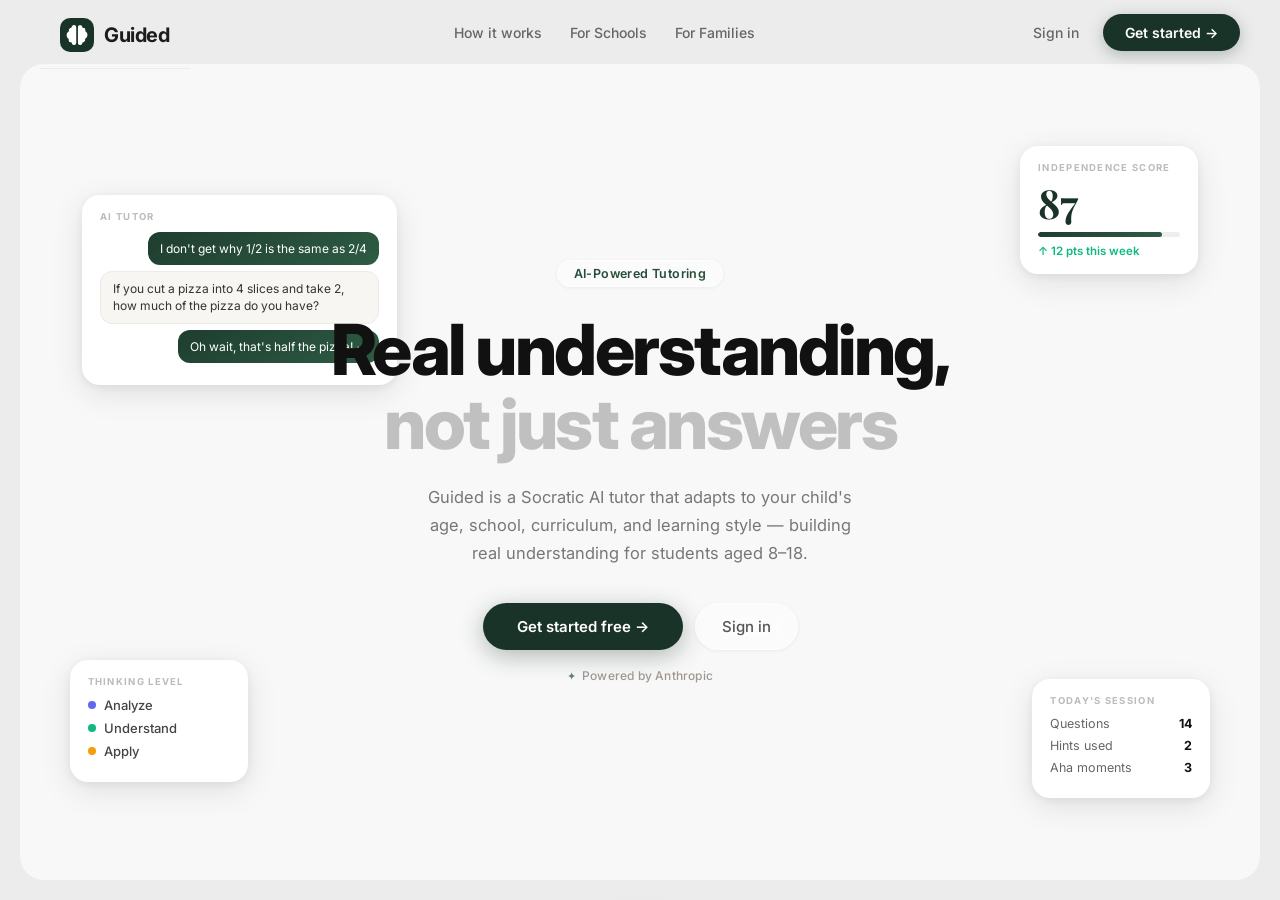
==== commit 42d24b21: "changed logo from black -> green" ====
--- a/index.html
+++ b/index.html
@@ -4827,7 +4827,7 @@
 <!-- Nav -->
 <nav class="nav">
   <a href="#" class="nav-logo" onclick="lpCloseMobile();return false;">
-    <img src="new logo black.png" width="34" height="34" alt="Guided" style="display:block;border-radius:10px;">
+    <img src="new logo green.png" width="34" height="34" alt="Guided" style="display:block;border-radius:10px;">
     <span>Guided</span>
   </a>
   <div class="nav-links">
@@ -4985,7 +4985,7 @@
   <div class="footer-inner">
     <div class="footer-brand">
       <a href="#" class="footer-logo" onclick="document.getElementById('landing').scrollTop=0;return false;">
-        <div class="footer-mark"><img src="new logo black.png" width="28" height="28" alt="Guided" style="display:block;border-radius:8px;"></div>
+        <div class="footer-mark"><img src="new logo green.png" width="28" height="28" alt="Guided" style="display:block;border-radius:8px;"></div>
         Guided
       </a>
       <div class="footer-tagline">AI-powered Socratic tutoring that builds real understanding for students aged 8&ndash;18.</div>
